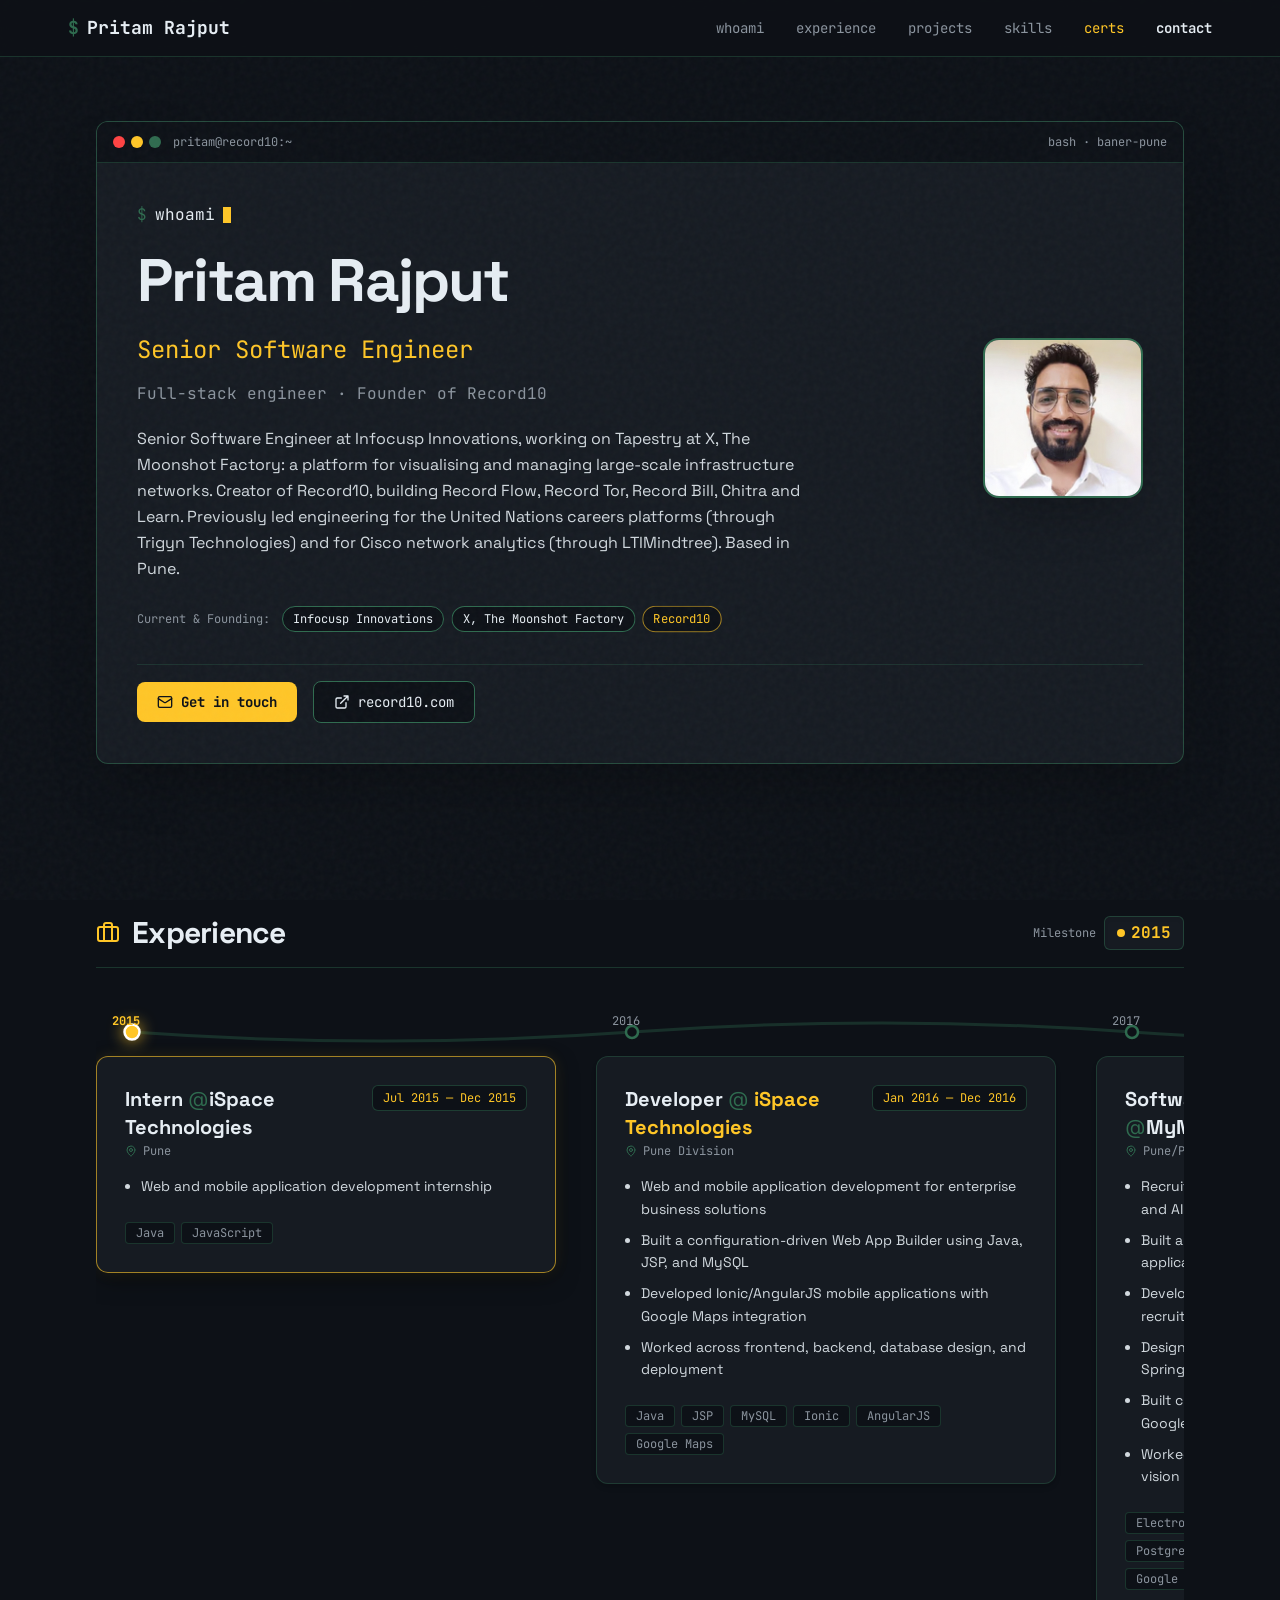
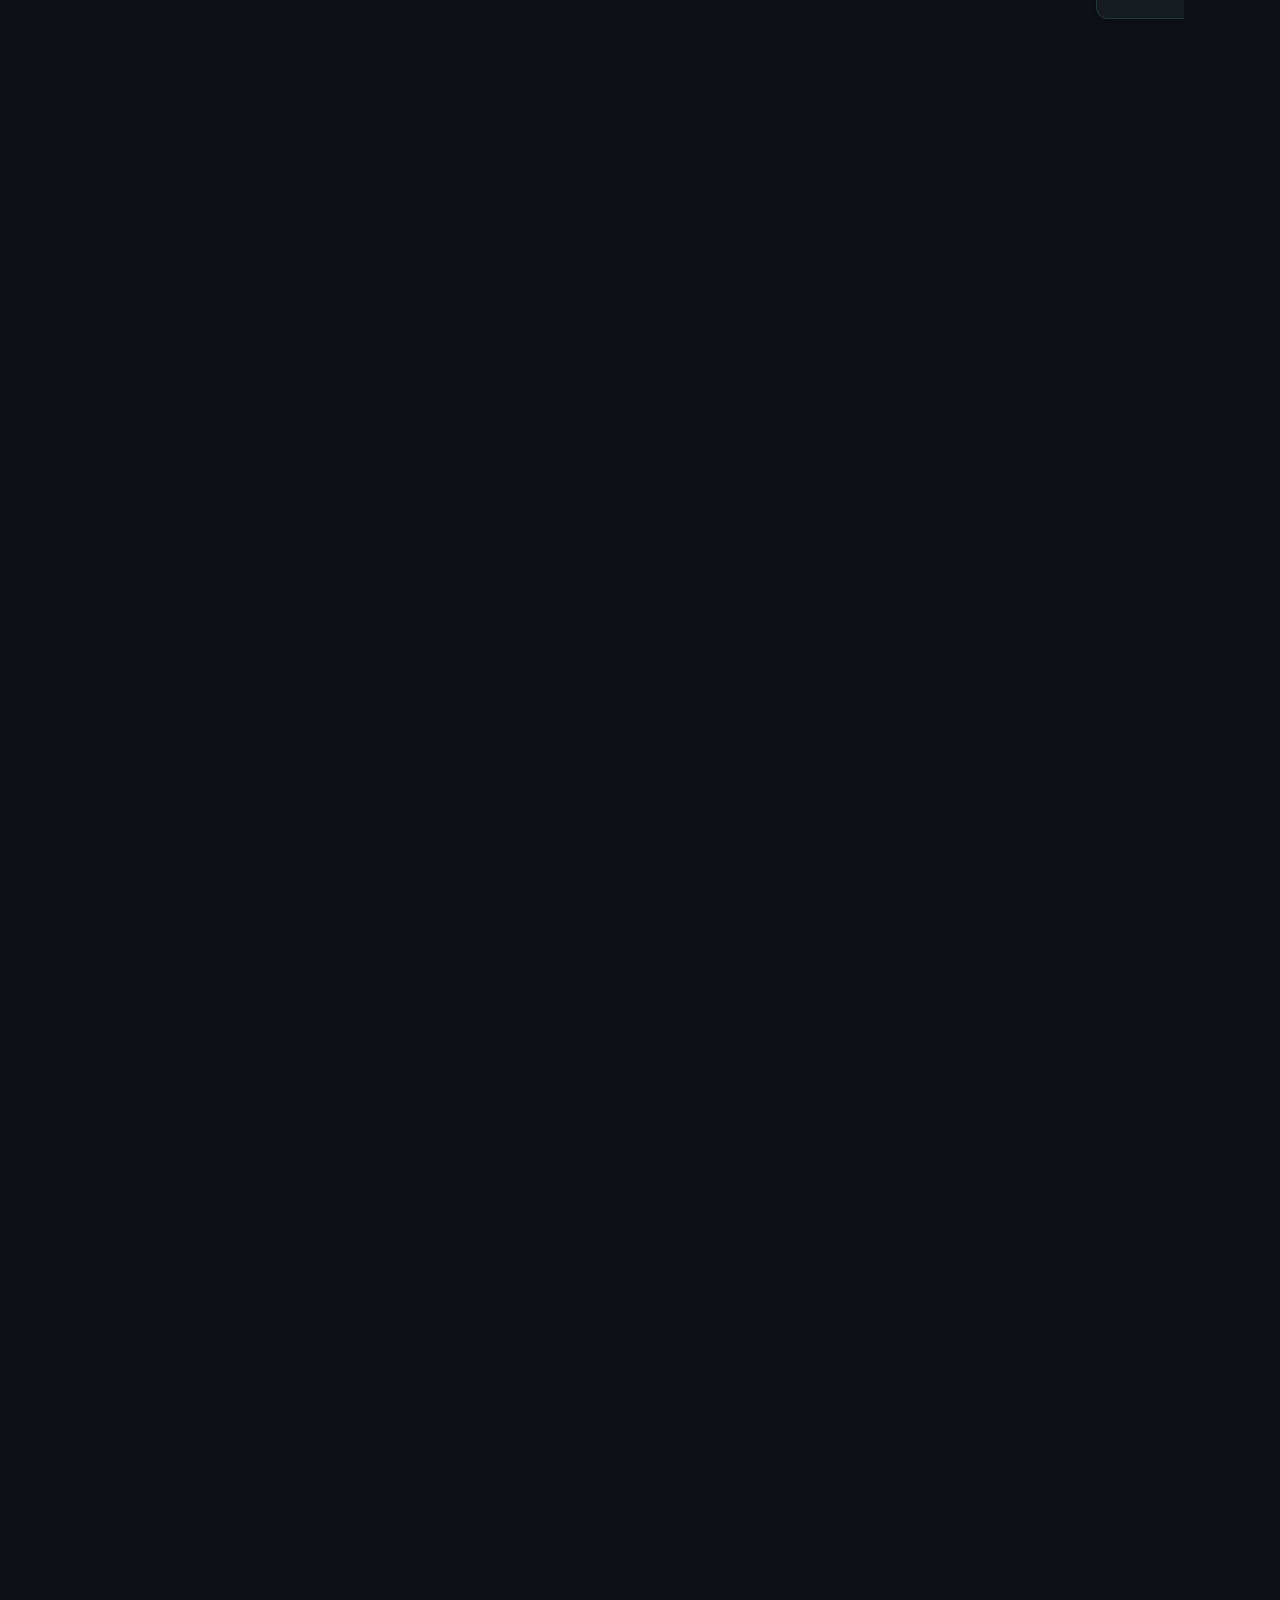
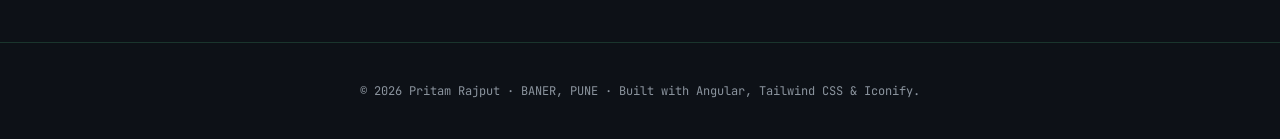
==== index.csr.html @ 20431d94 "deploy: 2026-11-24 08:42:55 (pritam master 016f125)" ====
<!doctype html>
<html lang="en">
<head>
  <meta charset="utf-8">
  <title>Pritam Rajput | Senior Software Engineer</title>
  <base href="/">
  <meta name="viewport" content="width=device-width, initial-scale=1">
  <meta name="color-scheme" content="dark light">
  <meta name="description" content="Senior Software Engineer at Infocusp Innovations, working on Tapestry at X, The Moonshot Factory. Creator of Record10 (Record Flow, Record Tor, Record Bill). Based in Baner, Pune.">
  <meta name="theme-color" content="#0d1117">
  <link rel="canonical" href="https://pritam.record10.com/">
  <link href="print.css" rel="stylesheet" media="print" data-beasties-skip="">

  <!-- Open Graph / Facebook -->
  <meta property="og:type" content="profile">
  <meta property="og:url" content="https://pritam.record10.com/">
  <meta property="og:title" content="Pritam Rajput | Senior Software Engineer">
  <meta property="og:description" content="Senior Software Engineer at Infocusp Innovations, working on Tapestry at X, The Moonshot Factory. Creator of Record10.">
  <meta property="og:image" content="https://pritam.record10.com/assets/og-image.png">

  <!-- Twitter Card -->
  <meta name="twitter:card" content="summary_large_image">
  <meta name="twitter:url" content="https://pritam.record10.com/">
  <meta name="twitter:title" content="Pritam Rajput | Senior Software Engineer">
  <meta name="twitter:description" content="Senior Software Engineer at Infocusp Innovations, working on Tapestry at X, The Moonshot Factory. Creator of Record10.">
  <meta name="twitter:image" content="https://pritam.record10.com/assets/og-image.png">

  <!-- Favicons -->
  <link rel="icon" type="image/svg+xml" href="favicon.svg">
  <link rel="alternate icon" type="image/x-icon" href="favicon.ico">
  <link rel="apple-touch-icon" href="apple-touch-icon.png">

  <!-- Structured Data: Person -->
  <script type="application/ld+json">
  {
    "@context": "https://schema.org",
    "@type": "Person",
    "name": "Pritam Rajput",
    "jobTitle": "Senior Software Engineer",
    "email": "pritamrajput@live.com",
    "url": "https://pritam.record10.com/",
    "image": "https://pritam.record10.com/assets/profile-photo.jpg",
    "worksFor": [
      {
        "@type": "Organization",
        "name": "Infocusp Innovations"
      },
      {
        "@type": "Organization",
        "name": "X, The Moonshot Factory"
      },
      {
        "@type": "Organization",
        "name": "Record10"
      }
    ],
    "sameAs": [
      "https://www.linkedin.com/in/pritrajp/",
      "https://github.com/Pritraj",
      "https://stackoverflow.com/users/6050814/pritam-rajput",
      "https://record10.com"
    ]
  }
  </script>
<link rel="stylesheet" href="styles-EIU2SPXI.css"></head>
<body ngcm="">
  <app-root></app-root>
<script src="polyfills-5CFQRCPP.js" type="module"></script><script src="main-KQ7MLJ2A.js" type="module"></script></body>
</html>
---- print.css ----
@media print {
  @page {
    margin: 1.2cm;
    size: auto;
  }

  *,
  *::before,
  *::after {
    background: transparent !important;
    color: #111827 !important;
    box-shadow: none !important;
    text-shadow: none !important;
  }

  html,
  body {
    background-color: #ffffff !important;
    color: #111827 !important;
    font-family: -apple-system, BlinkMacSystemFont, "Segoe UI", Roboto, Helvetica, Arial, sans-serif, "Apple Color Emoji", "Segoe UI Emoji" !important;
    font-size: 10.5pt;
    line-height: 1.4;
  }

  /* Hide non-content chrome */
  header,
  footer,
  .skip-link,
  .grain-overlay,
  app-cursor,
  .custom-cursor,
  .marquee-container,
  button,
  .no-print {
    display: none !important;
  }

  main {
    max-width: 100% !important;
    padding: 0 !important;
    margin: 0 !important;
  }

  /* Display external URLs */
  a[href^="http"]::after {
    content: " (" attr(href) ")";
    font-size: 8pt;
    color: #374151 !important;
    word-break: break-all;
  }

  /* Page break rules to fit 1–2 pages cleanly */
  article,
  section,
  .card,
  li {
    break-inside: avoid;
    page-break-inside: avoid;
  }

  h1,
  h2,
  h3,
  h4,
  h5,
  h6 {
    break-after: avoid;
    page-break-after: avoid;
    color: #111827 !important;
  }
}
---- styles-EIU2SPXI.css ----
@charset "UTF-8";@layer properties;@font-face{font-family:Space Grotesk Variable;font-style:normal;font-display:swap;font-weight:300 700;src:url("./media/space-grotesk-vietnamese-wght-normal-UOJE75FD.woff2") format("woff2-variations");unicode-range:U+0102-0103,U+0110-0111,U+0128-0129,U+0168-0169,U+01A0-01A1,U+01AF-01B0,U+0300-0301,U+0303-0304,U+0308-0309,U+0323,U+0329,U+1EA0-1EF9,U+20AB}@font-face{font-family:Space Grotesk Variable;font-style:normal;font-display:swap;font-weight:300 700;src:url("./media/space-grotesk-latin-ext-wght-normal-KWQTIOU2.woff2") format("woff2-variations");unicode-range:U+0100-02BA,U+02BD-02C5,U+02C7-02CC,U+02CE-02D7,U+02DD-02FF,U+0304,U+0308,U+0329,U+1D00-1DBF,U+1E00-1E9F,U+1EF2-1EFF,U+2020,U+20A0-20AB,U+20AD-20C0,U+2113,U+2C60-2C7F,U+A720-A7FF}@font-face{font-family:Space Grotesk Variable;font-style:normal;font-display:swap;font-weight:300 700;src:url("./media/space-grotesk-latin-wght-normal-LIGEH75C.woff2") format("woff2-variations");unicode-range:U+0000-00FF,U+0131,U+0152-0153,U+02BB-02BC,U+02C6,U+02DA,U+02DC,U+0304,U+0308,U+0329,U+2000-206F,U+20AC,U+2122,U+2191,U+2193,U+2212,U+2215,U+FEFF,U+FFFD}@font-face{font-family:JetBrains Mono Variable;font-style:normal;font-display:swap;font-weight:100 800;src:url("./media/jetbrains-mono-cyrillic-ext-wght-normal-BUWC6ZS3.woff2") format("woff2-variations");unicode-range:U+0460-052F,U+1C80-1C8A,U+20B4,U+2DE0-2DFF,U+A640-A69F,U+FE2E-FE2F}@font-face{font-family:JetBrains Mono Variable;font-style:normal;font-display:swap;font-weight:100 800;src:url("./media/jetbrains-mono-cyrillic-wght-normal-ENSFVLK4.woff2") format("woff2-variations");unicode-range:U+0301,U+0400-045F,U+0490-0491,U+04B0-04B1,U+2116}@font-face{font-family:JetBrains Mono Variable;font-style:normal;font-display:swap;font-weight:100 800;src:url("./media/jetbrains-mono-greek-wght-normal-Y3BRZMJV.woff2") format("woff2-variations");unicode-range:U+0370-0377,U+037A-037F,U+0384-038A,U+038C,U+038E-03A1,U+03A3-03FF}@font-face{font-family:JetBrains Mono Variable;font-style:normal;font-display:swap;font-weight:100 800;src:url("./media/jetbrains-mono-vietnamese-wght-normal-SP6EBKAH.woff2") format("woff2-variations");unicode-range:U+0102-0103,U+0110-0111,U+0128-0129,U+0168-0169,U+01A0-01A1,U+01AF-01B0,U+0300-0301,U+0303-0304,U+0308-0309,U+0323,U+0329,U+1EA0-1EF9,U+20AB}@font-face{font-family:JetBrains Mono Variable;font-style:normal;font-display:swap;font-weight:100 800;src:url("./media/jetbrains-mono-latin-ext-wght-normal-TSLVDSQR.woff2") format("woff2-variations");unicode-range:U+0100-02BA,U+02BD-02C5,U+02C7-02CC,U+02CE-02D7,U+02DD-02FF,U+0304,U+0308,U+0329,U+1D00-1DBF,U+1E00-1E9F,U+1EF2-1EFF,U+2020,U+20A0-20AB,U+20AD-20C0,U+2113,U+2C60-2C7F,U+A720-A7FF}@font-face{font-family:JetBrains Mono Variable;font-style:normal;font-display:swap;font-weight:100 800;src:url("./media/jetbrains-mono-latin-wght-normal-VBS632QH.woff2") format("woff2-variations");unicode-range:U+0000-00FF,U+0131,U+0152-0153,U+02BB-02BC,U+02C6,U+02DA,U+02DC,U+0304,U+0308,U+0329,U+2000-206F,U+20AC,U+2122,U+2191,U+2193,U+2212,U+2215,U+FEFF,U+FFFD}@layer theme,base,components,utilities;@layer theme{:root,:host{--font-sans: -apple-system, BlinkMacSystemFont, "Segoe UI", Roboto, "Helvetica Neue", "Noto Sans", Arial, sans-serif, "Apple Color Emoji", "Segoe UI Emoji", "Segoe UI Symbol", "Noto Color Emoji";--font-mono: "JetBrains Mono Variable", monospace;--color-amber-400: oklch(82.8% .189 84.429);--spacing: .25rem;--container-xl: 36rem;--container-2xl: 42rem;--container-6xl: 72rem;--text-xs: .75rem;--text-xs--line-height: calc(1 / .75);--text-sm: .875rem;--text-sm--line-height: calc(1.25 / .875);--text-base: 1rem;--text-base--line-height: 1.5 ;--text-lg: 1.125rem;--text-lg--line-height: calc(1.75 / 1.125);--text-xl: 1.25rem;--text-xl--line-height: calc(1.75 / 1.25);--text-2xl: 1.5rem;--text-2xl--line-height: calc(2 / 1.5);--text-3xl: 1.875rem;--text-3xl--line-height: 1.2 ;--text-4xl: 2.25rem;--text-4xl--line-height: calc(2.5 / 2.25);--text-5xl: 3rem;--text-5xl--line-height: 1;--text-6xl: 3.75rem;--text-6xl--line-height: 1;--font-weight-normal: 400;--font-weight-semibold: 600;--font-weight-bold: 700;--font-weight-extrabold: 800;--tracking-tight: -.025em;--tracking-wider: .05em;--tracking-widest: .1em;--leading-tight: 1.25;--leading-normal: 1.5;--leading-relaxed: 1.625;--radius-md: .375rem;--radius-lg: .5rem;--radius-xl: .75rem;--radius-2xl: 1rem;--animate-pulse: pulse 2s cubic-bezier(.4, 0, .6, 1) infinite;--animate-bounce: bounce 1s infinite;--blur-md: 12px;--blur-3xl: 64px;--default-transition-duration: .15s;--default-transition-timing-function: cubic-bezier(.4, 0, .2, 1);--default-font-family: var(--font-sans);--default-mono-font-family: var(--font-mono);--color-ink: #0d1117;--color-text-main: #e6edf3;--color-accent-yellow: #FFC627;--font-display: "Space Grotesk Variable", sans-serif;--spacing-section: clamp(3rem, 6vw, 6rem)}}@layer base{*,:after,:before,::backdrop,::file-selector-button{box-sizing:border-box;margin:0;padding:0;border:0 solid}html,:host{line-height:1.5;-webkit-text-size-adjust:100%;tab-size:4;font-family:var(--default-font-family, -apple-system, BlinkMacSystemFont, "Segoe UI", Roboto, "Helvetica Neue", "Noto Sans", Arial, sans-serif, "Apple Color Emoji", "Segoe UI Emoji", "Segoe UI Symbol", "Noto Color Emoji");font-feature-settings:var(--default-font-feature-settings, normal);font-variation-settings:var(--default-font-variation-settings, normal);-webkit-tap-highlight-color:transparent}hr{height:0;color:inherit;border-top-width:1px}abbr:where([title]){-webkit-text-decoration:underline dotted;text-decoration:underline dotted}h1,h2,h3,h4,h5,h6{font-size:inherit;font-weight:inherit}a{color:inherit;-webkit-text-decoration:inherit;text-decoration:inherit}b,strong{font-weight:bolder}code,kbd,samp,pre{font-family:var(--default-mono-font-family, ui-monospace, SFMono-Regular, Menlo, Monaco, Consolas, "Liberation Mono", "Courier New", monospace);font-feature-settings:var(--default-mono-font-feature-settings, normal);font-variation-settings:var(--default-mono-font-variation-settings, normal);font-size:1em}small{font-size:80%}sub,sup{font-size:75%;line-height:0;position:relative;vertical-align:baseline}sub{bottom:-.25em}sup{top:-.5em}table{text-indent:0;border-color:inherit;border-collapse:collapse}:-moz-focusring:where(:not(iframe)){outline:auto}progress{vertical-align:baseline}summary{display:list-item}ol,ul,menu{list-style:none}img,svg,video,canvas,audio,iframe,embed,object{display:block;vertical-align:middle}img,video{max-width:100%;height:auto}button,input,select,optgroup,textarea,::file-selector-button{font:inherit;font-feature-settings:inherit;font-variation-settings:inherit;letter-spacing:inherit;color:inherit;border-radius:0;background-color:transparent;opacity:1}:where(select:is([multiple],[size])) optgroup{font-weight:bolder}:where(select:is([multiple],[size])) optgroup option{padding-inline-start:20px}::file-selector-button{margin-inline-end:4px}::placeholder{opacity:1}@supports (not (-webkit-appearance: -apple-pay-button)) or (contain-intrinsic-size: 1px){::placeholder{color:currentcolor}@supports (color: color-mix(in lab,red,red)){::placeholder{color:color-mix(in oklab,currentcolor 50%,transparent)}}}textarea{resize:vertical}::-webkit-search-decoration{-webkit-appearance:none}::-webkit-date-and-time-value{min-height:1lh;text-align:inherit}::-webkit-datetime-edit{display:inline-flex}::-webkit-datetime-edit-fields-wrapper{padding:0}::-webkit-datetime-edit,::-webkit-datetime-edit-year-field,::-webkit-datetime-edit-month-field,::-webkit-datetime-edit-day-field,::-webkit-datetime-edit-hour-field,::-webkit-datetime-edit-minute-field,::-webkit-datetime-edit-second-field,::-webkit-datetime-edit-millisecond-field,::-webkit-datetime-edit-meridiem-field{padding-block:0}::-webkit-calendar-picker-indicator{line-height:1}:-moz-ui-invalid{box-shadow:none}button,input:where([type=button],[type=reset],[type=submit]),::file-selector-button{appearance:button}::-webkit-inner-spin-button,::-webkit-outer-spin-button{height:auto}[hidden]:where(:not([hidden=until-found])){display:none!important}}@layer utilities{.pointer-events-none{pointer-events:none}.visible{visibility:visible}.sr-only{position:absolute;width:1px;height:1px;padding:0;margin:-1px;overflow:hidden;clip-path:inset(50%);white-space:nowrap;border-width:0}.absolute{position:absolute}.fixed{position:fixed}.relative{position:relative}.static{position:static}.sticky{position:sticky}.inset-0{inset:0}.-top-16{top:calc(var(--spacing) * -16)}.top-0{top:0}.top-1\.5{top:calc(var(--spacing) * 1.5)}.top-full{top:100%}.-right-16{right:calc(var(--spacing) * -16)}.right-0{right:0}.-bottom-16{bottom:calc(var(--spacing) * -16)}.bottom-0{bottom:0}.-left-16{left:calc(var(--spacing) * -16)}.-left-\[31px\]{left:-31px}.left-0{left:0}.isolate{isolation:isolate}.-z-10{z-index:-10}.z-0{z-index:0}.z-10{z-index:10}.z-50{z-index:50}.float-end{float:inline-end}.container{width:100%}@media(width>=40rem){.container{max-width:40rem}}@media(width>=48rem){.container{max-width:48rem}}@media(width>=64rem){.container{max-width:64rem}}@media(width>=80rem){.container{max-width:80rem}}@media(width>=96rem){.container{max-width:96rem}}.m-0{margin:0}.mx-auto{margin-inline:auto}.me-4{margin-inline-end:calc(var(--spacing) * 4)}.-mt-3\.5{margin-top:calc(var(--spacing) * -3.5)}.mt-0\.5{margin-top:calc(var(--spacing) * .5)}.mt-3{margin-top:calc(var(--spacing) * 3)}.mt-8{margin-top:calc(var(--spacing) * 8)}.mr-1{margin-right:var(--spacing)}.mr-1\.5{margin-right:calc(var(--spacing) * 1.5)}.-ml-3\.5{margin-left:calc(var(--spacing) * -3.5)}.ml-1{margin-left:var(--spacing)}.ml-4{margin-left:calc(var(--spacing) * 4)}.ml-auto{margin-left:auto}.icon-\[lucide--arrow-up-right\]{display:inline-block;width:1em;height:1em;background-color:currentColor;-webkit-mask-image:var(--svg);mask-image:var(--svg);-webkit-mask-repeat:no-repeat;mask-repeat:no-repeat;-webkit-mask-size:100% 100%;mask-size:100% 100%;--svg: url("data:image/svg+xml,%3Csvg xmlns='http://www.w3.org/2000/svg' viewBox='0 0 24 24' width='24' height='24'%3E%3Cpath fill='none' stroke='black' stroke-linecap='round' stroke-linejoin='round' stroke-width='2' d='M7 7h10v10M7 17L17 7'/%3E%3C/svg%3E")}.icon-\[lucide--award\]{display:inline-block;width:1em;height:1em;background-color:currentColor;-webkit-mask-image:var(--svg);mask-image:var(--svg);-webkit-mask-repeat:no-repeat;mask-repeat:no-repeat;-webkit-mask-size:100% 100%;mask-size:100% 100%;--svg: url("data:image/svg+xml,%3Csvg xmlns='http://www.w3.org/2000/svg' viewBox='0 0 24 24' width='24' height='24'%3E%3Cg fill='none' stroke='black' stroke-linecap='round' stroke-linejoin='round' stroke-width='2'%3E%3Cpath d='m15.477 12.89l1.515 8.526a.5.5 0 0 1-.81.47l-3.58-2.687a1 1 0 0 0-1.197 0l-3.586 2.686a.5.5 0 0 1-.81-.469l1.514-8.526'/%3E%3Ccircle cx='12' cy='8' r='6'/%3E%3C/g%3E%3C/svg%3E")}.icon-\[lucide--badge-check\]{display:inline-block;width:1em;height:1em;background-color:currentColor;-webkit-mask-image:var(--svg);mask-image:var(--svg);-webkit-mask-repeat:no-repeat;mask-repeat:no-repeat;-webkit-mask-size:100% 100%;mask-size:100% 100%;--svg: url("data:image/svg+xml,%3Csvg xmlns='http://www.w3.org/2000/svg' viewBox='0 0 24 24' width='24' height='24'%3E%3Cg fill='none' stroke='black' stroke-linecap='round' stroke-linejoin='round' stroke-width='2'%3E%3Cpath d='M3.85 8.62a4 4 0 0 1 4.78-4.77a4 4 0 0 1 6.74 0a4 4 0 0 1 4.78 4.78a4 4 0 0 1 0 6.74a4 4 0 0 1-4.77 4.78a4 4 0 0 1-6.75 0a4 4 0 0 1-4.78-4.77a4 4 0 0 1 0-6.76'/%3E%3Cpath d='m16 9l-5.5 5.5L8 12'/%3E%3C/g%3E%3C/svg%3E")}.icon-\[lucide--book-open\]{display:inline-block;width:1em;height:1em;background-color:currentColor;-webkit-mask-image:var(--svg);mask-image:var(--svg);-webkit-mask-repeat:no-repeat;mask-repeat:no-repeat;-webkit-mask-size:100% 100%;mask-size:100% 100%;--svg: url("data:image/svg+xml,%3Csvg xmlns='http://www.w3.org/2000/svg' viewBox='0 0 24 24' width='24' height='24'%3E%3Cpath fill='none' stroke='black' stroke-linecap='round' stroke-linejoin='round' stroke-width='2' d='M12 5v16m8.001-2A2 2 0 0 0 22 17V5a2 2 0 0 0-1.999-2L16 3.002A5 5 0 0 0 12 5a5 5 0 0 0-4-2H4a2 2 0 0 0-2 2v12a2 2 0 0 0 1.999 2H8a5 5 0 0 1 4 2a5 5 0 0 1 4-2z'/%3E%3C/svg%3E")}.icon-\[lucide--briefcase\]{display:inline-block;width:1em;height:1em;background-color:currentColor;-webkit-mask-image:var(--svg);mask-image:var(--svg);-webkit-mask-repeat:no-repeat;mask-repeat:no-repeat;-webkit-mask-size:100% 100%;mask-size:100% 100%;--svg: url("data:image/svg+xml,%3Csvg xmlns='http://www.w3.org/2000/svg' viewBox='0 0 24 24' width='24' height='24'%3E%3Cg fill='none' stroke='black' stroke-linecap='round' stroke-linejoin='round' stroke-width='2'%3E%3Cpath d='M16 20V4a2 2 0 0 0-2-2h-4a2 2 0 0 0-2 2v16'/%3E%3Crect width='20' height='14' x='2' y='6' rx='2'/%3E%3C/g%3E%3C/svg%3E")}.icon-\[lucide--chevron-down\]{display:inline-block;width:1em;height:1em;background-color:currentColor;-webkit-mask-image:var(--svg);mask-image:var(--svg);-webkit-mask-repeat:no-repeat;mask-repeat:no-repeat;-webkit-mask-size:100% 100%;mask-size:100% 100%;--svg: url("data:image/svg+xml,%3Csvg xmlns='http://www.w3.org/2000/svg' viewBox='0 0 24 24' width='24' height='24'%3E%3Cpath fill='none' stroke='black' stroke-linecap='round' stroke-linejoin='round' stroke-width='2' d='m6 9l6 6l6-6'/%3E%3C/svg%3E")}.icon-\[lucide--chevron-right\]{display:inline-block;width:1em;height:1em;background-color:currentColor;-webkit-mask-image:var(--svg);mask-image:var(--svg);-webkit-mask-repeat:no-repeat;mask-repeat:no-repeat;-webkit-mask-size:100% 100%;mask-size:100% 100%;--svg: url("data:image/svg+xml,%3Csvg xmlns='http://www.w3.org/2000/svg' viewBox='0 0 24 24' width='24' height='24'%3E%3Cpath fill='none' stroke='black' stroke-linecap='round' stroke-linejoin='round' stroke-width='2' d='m9 18l6-6l-6-6'/%3E%3C/svg%3E")}.icon-\[lucide--cpu\]{display:inline-block;width:1em;height:1em;background-color:currentColor;-webkit-mask-image:var(--svg);mask-image:var(--svg);-webkit-mask-repeat:no-repeat;mask-repeat:no-repeat;-webkit-mask-size:100% 100%;mask-size:100% 100%;--svg: url("data:image/svg+xml,%3Csvg xmlns='http://www.w3.org/2000/svg' viewBox='0 0 24 24' width='24' height='24'%3E%3Cg fill='none' stroke='black' stroke-linecap='round' stroke-linejoin='round' stroke-width='2'%3E%3Cpath d='M12 20v2m0-20v2m5 16v2m0-20v2M2 12h2m-2 5h2M2 7h2m16 5h2m-2 5h2M20 7h2M7 20v2M7 2v2'/%3E%3Crect width='16' height='16' x='4' y='4' rx='2'/%3E%3Crect width='8' height='8' x='8' y='8' rx='1'/%3E%3C/g%3E%3C/svg%3E")}.icon-\[lucide--external-link\]{display:inline-block;width:1em;height:1em;background-color:currentColor;-webkit-mask-image:var(--svg);mask-image:var(--svg);-webkit-mask-repeat:no-repeat;mask-repeat:no-repeat;-webkit-mask-size:100% 100%;mask-size:100% 100%;--svg: url("data:image/svg+xml,%3Csvg xmlns='http://www.w3.org/2000/svg' viewBox='0 0 24 24' width='24' height='24'%3E%3Cpath fill='none' stroke='black' stroke-linecap='round' stroke-linejoin='round' stroke-width='2' d='M15 3h6v6m-11 5L21 3m-3 10v6a2 2 0 0 1-2 2H5a2 2 0 0 1-2-2V8a2 2 0 0 1 2-2h6'/%3E%3C/svg%3E")}.icon-\[lucide--folder-git-2\]{display:inline-block;width:1em;height:1em;background-color:currentColor;-webkit-mask-image:var(--svg);mask-image:var(--svg);-webkit-mask-repeat:no-repeat;mask-repeat:no-repeat;-webkit-mask-size:100% 100%;mask-size:100% 100%;--svg: url("data:image/svg+xml,%3Csvg xmlns='http://www.w3.org/2000/svg' viewBox='0 0 24 24' width='24' height='24'%3E%3Cg fill='none' stroke='black' stroke-linecap='round' stroke-linejoin='round' stroke-width='2'%3E%3Cpath d='M18 19a5 5 0 0 1-5-5v8'/%3E%3Cpath d='M9 20H4a2 2 0 0 1-2-2V5a2 2 0 0 1 2-2h3.9a2 2 0 0 1 1.69.9l.81 1.2a2 2 0 0 0 1.67.9H20a2 2 0 0 1 2 2v5'/%3E%3Ccircle cx='13' cy='12' r='2'/%3E%3Ccircle cx='20' cy='19' r='2'/%3E%3C/g%3E%3C/svg%3E")}.icon-\[lucide--globe\]{display:inline-block;width:1em;height:1em;background-color:currentColor;-webkit-mask-image:var(--svg);mask-image:var(--svg);-webkit-mask-repeat:no-repeat;mask-repeat:no-repeat;-webkit-mask-size:100% 100%;mask-size:100% 100%;--svg: url("data:image/svg+xml,%3Csvg xmlns='http://www.w3.org/2000/svg' viewBox='0 0 24 24' width='24' height='24'%3E%3Cg fill='none' stroke='black' stroke-linecap='round' stroke-linejoin='round' stroke-width='2'%3E%3Ccircle cx='12' cy='12' r='10'/%3E%3Cpath d='M12 2a14.5 14.5 0 0 0 0 20a14.5 14.5 0 0 0 0-20M2 12h20'/%3E%3C/g%3E%3C/svg%3E")}.icon-\[lucide--graduation-cap\]{display:inline-block;width:1em;height:1em;background-color:currentColor;-webkit-mask-image:var(--svg);mask-image:var(--svg);-webkit-mask-repeat:no-repeat;mask-repeat:no-repeat;-webkit-mask-size:100% 100%;mask-size:100% 100%;--svg: url("data:image/svg+xml,%3Csvg xmlns='http://www.w3.org/2000/svg' viewBox='0 0 24 24' width='24' height='24'%3E%3Cg fill='none' stroke='black' stroke-linecap='round' stroke-linejoin='round' stroke-width='2'%3E%3Cpath d='M21.42 10.922a1 1 0 0 0-.019-1.838L12.83 5.18a2 2 0 0 0-1.66 0L2.6 9.08a1 1 0 0 0 0 1.832l8.57 3.908a2 2 0 0 0 1.66 0zM22 10v6'/%3E%3Cpath d='M6 12.5V16a6 3 0 0 0 12 0v-3.5'/%3E%3C/g%3E%3C/svg%3E")}.icon-\[lucide--image\]{display:inline-block;width:1em;height:1em;background-color:currentColor;-webkit-mask-image:var(--svg);mask-image:var(--svg);-webkit-mask-repeat:no-repeat;mask-repeat:no-repeat;-webkit-mask-size:100% 100%;mask-size:100% 100%;--svg: url("data:image/svg+xml,%3Csvg xmlns='http://www.w3.org/2000/svg' viewBox='0 0 24 24' width='24' height='24'%3E%3Cg fill='none' stroke='black' stroke-linecap='round' stroke-linejoin='round' stroke-width='2'%3E%3Crect width='18' height='18' x='3' y='3' rx='2' ry='2'/%3E%3Ccircle cx='9' cy='9' r='2'/%3E%3Cpath d='m21 15l-3.086-3.086a2 2 0 0 0-2.828 0L6 21'/%3E%3C/g%3E%3C/svg%3E")}.icon-\[lucide--mail\]{display:inline-block;width:1em;height:1em;background-color:currentColor;-webkit-mask-image:var(--svg);mask-image:var(--svg);-webkit-mask-repeat:no-repeat;mask-repeat:no-repeat;-webkit-mask-size:100% 100%;mask-size:100% 100%;--svg: url("data:image/svg+xml,%3Csvg xmlns='http://www.w3.org/2000/svg' viewBox='0 0 24 24' width='24' height='24'%3E%3Cg fill='none' stroke='black' stroke-linecap='round' stroke-linejoin='round' stroke-width='2'%3E%3Cpath d='m22 7l-8.991 5.727a2 2 0 0 1-2.009 0L2 7'/%3E%3Crect width='20' height='16' x='2' y='4' rx='2'/%3E%3C/g%3E%3C/svg%3E")}.icon-\[lucide--map-pin\]{display:inline-block;width:1em;height:1em;background-color:currentColor;-webkit-mask-image:var(--svg);mask-image:var(--svg);-webkit-mask-repeat:no-repeat;mask-repeat:no-repeat;-webkit-mask-size:100% 100%;mask-size:100% 100%;--svg: url("data:image/svg+xml,%3Csvg xmlns='http://www.w3.org/2000/svg' viewBox='0 0 24 24' width='24' height='24'%3E%3Cg fill='none' stroke='black' stroke-linecap='round' stroke-linejoin='round' stroke-width='2'%3E%3Cpath d='M20 10c0 4.993-5.539 10.193-7.399 11.799a1 1 0 0 1-1.202 0C9.539 20.193 4 14.993 4 10a8 8 0 0 1 16 0'/%3E%3Ccircle cx='12' cy='10' r='3'/%3E%3C/g%3E%3C/svg%3E")}.icon-\[lucide--menu\]{display:inline-block;width:1em;height:1em;background-color:currentColor;-webkit-mask-image:var(--svg);mask-image:var(--svg);-webkit-mask-repeat:no-repeat;mask-repeat:no-repeat;-webkit-mask-size:100% 100%;mask-size:100% 100%;--svg: url("data:image/svg+xml,%3Csvg xmlns='http://www.w3.org/2000/svg' viewBox='0 0 24 24' width='24' height='24'%3E%3Cpath fill='none' stroke='black' stroke-linecap='round' stroke-linejoin='round' stroke-width='2' d='M4 5h16M4 12h16M4 19h16'/%3E%3C/svg%3E")}.icon-\[lucide--receipt\]{display:inline-block;width:1em;height:1em;background-color:currentColor;-webkit-mask-image:var(--svg);mask-image:var(--svg);-webkit-mask-repeat:no-repeat;mask-repeat:no-repeat;-webkit-mask-size:100% 100%;mask-size:100% 100%;--svg: url("data:image/svg+xml,%3Csvg xmlns='http://www.w3.org/2000/svg' viewBox='0 0 24 24' width='24' height='24'%3E%3Cg fill='none' stroke='black' stroke-linecap='round' stroke-linejoin='round' stroke-width='2'%3E%3Cpath d='M12 17V7m4 1h-6a2 2 0 0 0 0 4h4a2 2 0 0 1 0 4H8'/%3E%3Cpath d='M4 3a1 1 0 0 1 1-1a1.3 1.3 0 0 1 .7.2l.933.6a1.3 1.3 0 0 0 1.4 0l.934-.6a1.3 1.3 0 0 1 1.4 0l.933.6a1.3 1.3 0 0 0 1.4 0l.933-.6a1.3 1.3 0 0 1 1.4 0l.934.6a1.3 1.3 0 0 0 1.4 0l.933-.6A1.3 1.3 0 0 1 19 2a1 1 0 0 1 1 1v18a1 1 0 0 1-1 1a1.3 1.3 0 0 1-.7-.2l-.933-.6a1.3 1.3 0 0 0-1.4 0l-.934.6a1.3 1.3 0 0 1-1.4 0l-.933-.6a1.3 1.3 0 0 0-1.4 0l-.933.6a1.3 1.3 0 0 1-1.4 0l-.934-.6a1.3 1.3 0 0 0-1.4 0l-.933.6a1.3 1.3 0 0 1-.7.2a1 1 0 0 1-1-1z'/%3E%3C/g%3E%3C/svg%3E")}.icon-\[lucide--shield-check\]{display:inline-block;width:1em;height:1em;background-color:currentColor;-webkit-mask-image:var(--svg);mask-image:var(--svg);-webkit-mask-repeat:no-repeat;mask-repeat:no-repeat;-webkit-mask-size:100% 100%;mask-size:100% 100%;--svg: url("data:image/svg+xml,%3Csvg xmlns='http://www.w3.org/2000/svg' viewBox='0 0 24 24' width='24' height='24'%3E%3Cg fill='none' stroke='black' stroke-linecap='round' stroke-linejoin='round' stroke-width='2'%3E%3Cpath d='M20 13c0 5-3.5 7.5-7.66 8.95a1 1 0 0 1-.67-.01C7.5 20.5 4 18 4 13V6a1 1 0 0 1 1-1c2 0 4.5-1.2 6.24-2.72a1.17 1.17 0 0 1 1.52 0C14.51 3.81 17 5 19 5a1 1 0 0 1 1 1z'/%3E%3Cpath d='m9 12l2 2l4-4'/%3E%3C/g%3E%3C/svg%3E")}.icon-\[lucide--workflow\]{display:inline-block;width:1em;height:1em;background-color:currentColor;-webkit-mask-image:var(--svg);mask-image:var(--svg);-webkit-mask-repeat:no-repeat;mask-repeat:no-repeat;-webkit-mask-size:100% 100%;mask-size:100% 100%;--svg: url("data:image/svg+xml,%3Csvg xmlns='http://www.w3.org/2000/svg' viewBox='0 0 24 24' width='24' height='24'%3E%3Cg fill='none' stroke='black' stroke-linecap='round' stroke-linejoin='round' stroke-width='2'%3E%3Crect width='8' height='8' x='3' y='3' rx='2'/%3E%3Cpath d='M7 11v4a2 2 0 0 0 2 2h4'/%3E%3Crect width='8' height='8' x='13' y='13' rx='2'/%3E%3C/g%3E%3C/svg%3E")}.icon-\[lucide--x\]{display:inline-block;width:1em;height:1em;background-color:currentColor;-webkit-mask-image:var(--svg);mask-image:var(--svg);-webkit-mask-repeat:no-repeat;mask-repeat:no-repeat;-webkit-mask-size:100% 100%;mask-size:100% 100%;--svg: url("data:image/svg+xml,%3Csvg xmlns='http://www.w3.org/2000/svg' viewBox='0 0 24 24' width='24' height='24'%3E%3Cpath fill='none' stroke='black' stroke-linecap='round' stroke-linejoin='round' stroke-width='2' d='M18 6L6 18M6 6l12 12'/%3E%3C/svg%3E")}.icon-\[simple-icons--amazonwebservices\]{display:inline-block;width:1em;height:1em;background-color:currentColor;-webkit-mask-image:var(--svg);mask-image:var(--svg);-webkit-mask-repeat:no-repeat;mask-repeat:no-repeat;-webkit-mask-size:100% 100%;mask-size:100% 100%;--svg: url("data:image/svg+xml,%3Csvg xmlns='http://www.w3.org/2000/svg' viewBox='0 0 24 24' width='24' height='24'%3E%3Cpath fill='black' d='M6.763 10.036q.002.446.088.71c.064.176.144.368.256.576c.04.063.056.127.056.183q.002.12-.152.24l-.503.335a.4.4 0 0 1-.208.072q-.12-.002-.239-.112a2.5 2.5 0 0 1-.287-.375a6 6 0 0 1-.248-.471q-.934 1.101-2.347 1.101c-.67 0-1.205-.191-1.596-.574q-.588-.575-.59-1.533c0-.678.239-1.23.726-1.644c.487-.415 1.133-.623 1.955-.623c.272 0 .551.024.846.064c.296.04.6.104.918.176v-.583q-.001-.909-.375-1.277c-.255-.248-.686-.367-1.3-.367c-.28 0-.568.031-.863.103q-.443.106-.862.272a2 2 0 0 1-.28.104a.5.5 0 0 1-.127.023q-.168.002-.168-.247v-.391c0-.128.016-.224.056-.28a.6.6 0 0 1 .224-.167a4.6 4.6 0 0 1 1.005-.36a4.8 4.8 0 0 1 1.246-.151c.95 0 1.644.216 2.091.647q.66.645.662 1.963v2.586zm-3.24 1.214c.263 0 .534-.048.822-.144a1.8 1.8 0 0 0 .758-.51a1.3 1.3 0 0 0 .272-.512c.047-.191.08-.423.08-.694v-.335a7 7 0 0 0-.735-.136a6 6 0 0 0-.75-.048c-.535 0-.926.104-1.19.32c-.263.215-.39.518-.39.917c0 .375.095.655.295.846c.191.2.47.296.838.296m6.41.862c-.144 0-.24-.024-.304-.08c-.064-.048-.12-.16-.168-.311L7.586 5.55a1.4 1.4 0 0 1-.072-.32c0-.128.064-.2.191-.2h.783q.227-.001.31.08c.065.048.113.16.16.312l1.342 5.284l1.245-5.284q.058-.24.151-.312a.55.55 0 0 1 .32-.08h.638c.152 0 .256.025.32.08c.063.048.12.16.151.312l1.261 5.348l1.381-5.348q.074-.24.16-.312a.52.52 0 0 1 .311-.08h.743c.127 0 .2.065.2.2c0 .04-.009.08-.017.128a1 1 0 0 1-.056.2l-1.923 6.17q-.072.24-.168.311a.5.5 0 0 1-.303.08h-.687c-.151 0-.255-.024-.32-.08c-.063-.056-.119-.16-.15-.32l-1.238-5.148l-1.23 5.14c-.04.16-.087.264-.15.32c-.065.056-.177.08-.32.08zm10.256.215c-.415 0-.83-.048-1.229-.143c-.399-.096-.71-.2-.918-.32c-.128-.071-.215-.151-.247-.223a.6.6 0 0 1-.048-.224v-.407c0-.167.064-.247.183-.247q.072 0 .144.024c.048.016.12.048.2.08q.408.181.878.279c.319.064.63.096.95.096c.502 0 .894-.088 1.165-.264a.86.86 0 0 0 .415-.758a.78.78 0 0 0-.215-.559c-.144-.151-.416-.287-.807-.415l-1.157-.36c-.583-.183-1.014-.454-1.277-.813a1.9 1.9 0 0 1-.4-1.158q0-.502.216-.886c.144-.255.335-.479.575-.654c.24-.184.51-.32.83-.415c.32-.096.655-.136 1.006-.136c.175 0 .359.008.535.032c.183.024.35.056.518.088q.24.058.455.127q.216.072.336.144a.7.7 0 0 1 .24.2a.43.43 0 0 1 .071.263v.375q-.002.254-.184.256a.8.8 0 0 1-.303-.096a3.65 3.65 0 0 0-1.532-.311c-.455 0-.815.071-1.062.223s-.375.383-.375.71c0 .224.08.416.24.567c.159.152.454.304.877.44l1.134.358c.574.184.99.44 1.237.767s.367.702.367 1.117c0 .343-.072.655-.207.926a2.2 2.2 0 0 1-.583.703c-.248.2-.543.343-.886.447c-.36.111-.734.167-1.142.167m1.509 3.88c-2.626 1.94-6.442 2.969-9.722 2.969c-4.598 0-8.74-1.7-11.87-4.526c-.247-.223-.024-.527.272-.351c3.384 1.963 7.559 3.153 11.877 3.153c2.914 0 6.114-.607 9.06-1.852c.439-.2.814.287.383.607m1.094-1.246c-.336-.43-2.22-.207-3.074-.103c-.255.032-.295-.192-.063-.36c1.5-1.053 3.967-.75 4.254-.399c.287.36-.08 2.826-1.485 4.007c-.215.184-.423.088-.327-.151c.32-.79 1.03-2.57.695-2.994'/%3E%3C/svg%3E")}.icon-\[simple-icons--angular\]{display:inline-block;width:1em;height:1em;background-color:currentColor;-webkit-mask-image:var(--svg);mask-image:var(--svg);-webkit-mask-repeat:no-repeat;mask-repeat:no-repeat;-webkit-mask-size:100% 100%;mask-size:100% 100%;--svg: url("data:image/svg+xml,%3Csvg xmlns='http://www.w3.org/2000/svg' viewBox='0 0 24 24' width='24' height='24'%3E%3Cpath fill='black' d='M16.712 17.711H7.288l-1.204 2.916L12 24l5.916-3.373zM14.692 0l7.832 16.855l.814-12.856zM9.308 0L.662 3.999l.814 12.856zm-.405 13.93h6.198L12 6.396z'/%3E%3C/svg%3E")}.icon-\[simple-icons--anthropic\]{display:inline-block;width:1em;height:1em;background-color:currentColor;-webkit-mask-image:var(--svg);mask-image:var(--svg);-webkit-mask-repeat:no-repeat;mask-repeat:no-repeat;-webkit-mask-size:100% 100%;mask-size:100% 100%;--svg: url("data:image/svg+xml,%3Csvg xmlns='http://www.w3.org/2000/svg' viewBox='0 0 24 24' width='24' height='24'%3E%3Cpath fill='black' d='M17.304 3.541h-3.672l6.696 16.918H24Zm-10.608 0L0 20.459h3.744l1.37-3.553h7.005l1.369 3.553h3.744L10.536 3.541Zm-.371 10.223L8.616 7.82l2.291 5.945Z'/%3E%3C/svg%3E")}.icon-\[simple-icons--astro\]{display:inline-block;width:1em;height:1em;background-color:currentColor;-webkit-mask-image:var(--svg);mask-image:var(--svg);-webkit-mask-repeat:no-repeat;mask-repeat:no-repeat;-webkit-mask-size:100% 100%;mask-size:100% 100%;--svg: url("data:image/svg+xml,%3Csvg xmlns='http://www.w3.org/2000/svg' viewBox='0 0 24 24' width='24' height='24'%3E%3Cpath fill='black' d='M8.358 20.162c-1.186-1.07-1.532-3.316-1.038-4.944c.856 1.026 2.043 1.352 3.272 1.535c1.897.283 3.76.177 5.522-.678c.202-.098.388-.229.608-.36c.166.473.209.95.151 1.437c-.14 1.185-.738 2.1-1.688 2.794c-.38.277-.782.525-1.175.787c-1.205.804-1.531 1.747-1.078 3.119l.044.148a3.16 3.16 0 0 1-1.407-1.188a3.3 3.3 0 0 1-.544-1.815c-.004-.32-.004-.642-.048-.958c-.106-.769-.472-1.113-1.161-1.133c-.707-.02-1.267.411-1.415 1.09c-.012.053-.028.104-.045.165zm-5.961-4.445s3.24-1.575 6.49-1.575l2.451-7.565c.092-.366.36-.614.662-.614s.57.248.662.614l2.45 7.565c3.85 0 6.491 1.575 6.491 1.575L16.088.727C15.93.285 15.663 0 15.303 0H8.697c-.36 0-.615.285-.784.727z'/%3E%3C/svg%3E")}.icon-\[simple-icons--bootstrap\]{display:inline-block;width:1em;height:1em;background-color:currentColor;-webkit-mask-image:var(--svg);mask-image:var(--svg);-webkit-mask-repeat:no-repeat;mask-repeat:no-repeat;-webkit-mask-size:100% 100%;mask-size:100% 100%;--svg: url("data:image/svg+xml,%3Csvg xmlns='http://www.w3.org/2000/svg' viewBox='0 0 24 24' width='24' height='24'%3E%3Cpath fill='black' d='M11.77 11.24H9.956V8.202h2.152c1.17 0 1.834.522 1.834 1.466c0 1.008-.773 1.572-2.174 1.572zm.324 1.206H9.957v3.348h2.231c1.459 0 2.232-.585 2.232-1.685s-.795-1.663-2.326-1.663M24 11.39v1.218c-1.128.108-1.817.944-2.226 2.268c-.407 1.319-.463 2.937-.42 4.186c.045 1.3-.968 2.5-2.337 2.5H4.985c-1.37 0-2.383-1.2-2.337-2.5c.043-1.249-.013-2.867-.42-4.186c-.41-1.324-1.1-2.16-2.228-2.268V11.39c1.128-.108 1.819-.944 2.227-2.268c.408-1.319.464-2.937.42-4.186c-.045-1.3.968-2.5 2.338-2.5h14.032c1.37 0 2.382 1.2 2.337 2.5c-.043 1.249.013 2.867.42 4.186c.409 1.324 1.098 2.16 2.226 2.268m-7.927 2.817c0-1.354-.953-2.333-2.368-2.488v-.057c1.04-.169 1.856-1.135 1.856-2.213c0-1.537-1.213-2.538-3.062-2.538h-4.16v10.172h4.181c2.218 0 3.553-1.086 3.553-2.876'/%3E%3C/svg%3E")}.icon-\[simple-icons--docker\]{display:inline-block;width:1em;height:1em;background-color:currentColor;-webkit-mask-image:var(--svg);mask-image:var(--svg);-webkit-mask-repeat:no-repeat;mask-repeat:no-repeat;-webkit-mask-size:100% 100%;mask-size:100% 100%;--svg: url("data:image/svg+xml,%3Csvg xmlns='http://www.w3.org/2000/svg' viewBox='0 0 24 24' width='24' height='24'%3E%3Cpath fill='black' d='M13.983 11.078h2.119a.186.186 0 0 0 .186-.185V9.006a.186.186 0 0 0-.186-.186h-2.119a.185.185 0 0 0-.185.185v1.888c0 .102.083.185.185.185m-2.954-5.43h2.118a.186.186 0 0 0 .186-.186V3.574a.186.186 0 0 0-.186-.185h-2.118a.185.185 0 0 0-.185.185v1.888c0 .102.082.185.185.185m0 2.716h2.118a.187.187 0 0 0 .186-.186V6.29a.186.186 0 0 0-.186-.185h-2.118a.185.185 0 0 0-.185.185v1.887c0 .102.082.185.185.186m-2.93 0h2.12a.186.186 0 0 0 .184-.186V6.29a.185.185 0 0 0-.185-.185H8.1a.185.185 0 0 0-.185.185v1.887c0 .102.083.185.185.186m-2.964 0h2.119a.186.186 0 0 0 .185-.186V6.29a.185.185 0 0 0-.185-.185H5.136a.186.186 0 0 0-.186.185v1.887c0 .102.084.185.186.186m5.893 2.715h2.118a.186.186 0 0 0 .186-.185V9.006a.186.186 0 0 0-.186-.186h-2.118a.185.185 0 0 0-.185.185v1.888c0 .102.082.185.185.185m-2.93 0h2.12a.185.185 0 0 0 .184-.185V9.006a.185.185 0 0 0-.184-.186h-2.12a.185.185 0 0 0-.184.185v1.888c0 .102.083.185.185.185m-2.964 0h2.119a.185.185 0 0 0 .185-.185V9.006a.185.185 0 0 0-.184-.186h-2.12a.186.186 0 0 0-.186.186v1.887c0 .102.084.185.186.185m-2.92 0h2.12a.185.185 0 0 0 .184-.185V9.006a.185.185 0 0 0-.184-.186h-2.12a.185.185 0 0 0-.184.185v1.888c0 .102.082.185.185.185M23.763 9.89c-.065-.051-.672-.51-1.954-.51q-.508.001-1.01.087c-.248-1.7-1.653-2.53-1.716-2.566l-.344-.199l-.226.327c-.284.438-.49.922-.612 1.43c-.23.97-.09 1.882.403 2.661c-.595.332-1.55.413-1.744.42H.751a.75.75 0 0 0-.75.748a11.4 11.4 0 0 0 .692 4.062c.545 1.428 1.355 2.48 2.41 3.124c1.18.723 3.1 1.137 5.275 1.137a15.7 15.7 0 0 0 2.93-.266a12.3 12.3 0 0 0 3.823-1.389a10.5 10.5 0 0 0 2.61-2.136c1.252-1.418 1.998-2.997 2.553-4.4h.221c1.372 0 2.215-.549 2.68-1.009c.309-.293.55-.65.707-1.046l.098-.288Z'/%3E%3C/svg%3E")}.icon-\[simple-icons--electron\]{display:inline-block;width:1em;height:1em;background-color:currentColor;-webkit-mask-image:var(--svg);mask-image:var(--svg);-webkit-mask-repeat:no-repeat;mask-repeat:no-repeat;-webkit-mask-size:100% 100%;mask-size:100% 100%;--svg: url("data:image/svg+xml,%3Csvg xmlns='http://www.w3.org/2000/svg' viewBox='0 0 24 24' width='24' height='24'%3E%3Cpath fill='black' d='M12.011 0a1.54 1.54 0 1 0 1.366 2.247c2.221 1.267 3.847 5.472 3.847 10.362c0 2.071-.289 4.056-.825 5.768a.32.32 0 0 0 .211.403a.32.32 0 0 0 .403-.21c.556-1.777.855-3.826.855-5.961c0-5.193-1.772-9.686-4.321-11.003l.003-.067A1.54 1.54 0 0 0 12.011 0m0 .643a.896.896 0 1 1 0 1.792a.896.896 0 1 1 0-1.792M6.525 4.948c-2.067.008-3.647.665-4.388 1.949c-.738 1.277-.527 2.97.51 4.781a.322.322 0 0 0 .559-.32c-.935-1.63-1.117-3.092-.512-4.14c.82-1.422 3.033-1.955 5.932-1.427a.322.322 0 0 0 .115-.633a12 12 0 0 0-2.216-.21m11.052.018a.322.322 0 0 0-.008.643c1.834.024 3.156.596 3.75 1.626c.82 1.419.18 3.594-1.718 5.837a.32.32 0 0 0 .038.453a.32.32 0 0 0 .453-.037c2.053-2.426 2.77-4.866 1.784-6.575c-.725-1.257-2.26-1.92-4.299-1.947m-2.698.292a.3.3 0 0 0-.065.008c-1.857.398-3.833 1.175-5.731 2.271c-4.57 2.638-7.593 6.495-7.36 9.372a1.538 1.538 0 0 0 .746 2.884a1.54 1.54 0 0 0 0-3.078q-.056 0-.113.006c-.1-2.56 2.744-6.142 7.048-8.627c1.842-1.063 3.756-1.816 5.545-2.2a.322.322 0 0 0-.07-.636M12 11.495a1 1 0 0 0-.224.025a1.114 1.114 0 1 0 .224-.025M4.532 13.34a.32.32 0 0 0-.232.084a.32.32 0 0 0-.021.454c1.268 1.393 2.916 2.7 4.794 3.785c4.415 2.55 9.106 3.285 11.561 1.84a1.53 1.53 0 0 0 .897.29a1.54 1.54 0 1 0-1.338-.781c-2.245 1.214-6.631.5-10.798-1.906c-1.823-1.052-3.418-2.318-4.64-3.661a.32.32 0 0 0-.223-.105m-2.063 4.017a.896.896 0 1 1 0 1.792a.896.896 0 1 1 0-1.792m19.062 0a.896.896 0 1 1 0 1.792a.9.9 0 0 1-.587-.22l-.006-.011a.3.3 0 0 0-.096-.092a.896.896 0 0 1 .689-1.469M7.526 18.726a.322.322 0 0 0-.32.43C8.279 22.154 10.036 24 12.01 24c1.44 0 2.774-.982 3.813-2.711a.32.32 0 0 0-.11-.441a.32.32 0 0 0-.442.11c-.934 1.553-2.08 2.399-3.26 2.399c-1.642 0-3.208-1.647-4.2-4.418a.32.32 0 0 0-.286-.213'/%3E%3C/svg%3E")}.icon-\[simple-icons--firebase\]{display:inline-block;width:1em;height:1em;background-color:currentColor;-webkit-mask-image:var(--svg);mask-image:var(--svg);-webkit-mask-repeat:no-repeat;mask-repeat:no-repeat;-webkit-mask-size:100% 100%;mask-size:100% 100%;--svg: url("data:image/svg+xml,%3Csvg xmlns='http://www.w3.org/2000/svg' viewBox='0 0 24 24' width='24' height='24'%3E%3Cpath fill='black' d='M19.455 8.369c-.538-.748-1.778-2.285-3.681-4.569a447 447 0 0 0-1.884-2.245l-.488-.576l-.207-.245l-.113-.133l-.022-.032l-.01-.005L12.57 0l-.609.488a13.34 13.34 0 0 0-3.681 4.64a11.4 11.4 0 0 0-1.043 3.176a12 12 0 0 0-.121.738a11 11 0 0 0-.632-.033l-.059-.003a7.5 7.5 0 0 0-2.28.274l-.317.089l-.163.286a9.6 9.6 0 0 0-1.252 4.416a9.53 9.53 0 0 0 1.583 5.625a9.57 9.57 0 0 0 4.42 3.611l.236.095l.071.025l.003-.001a9.6 9.6 0 0 0 2.941.568q.171.006.342.006a9.5 9.5 0 0 0 3.69-.742l.008.004l.313-.145a9.63 9.63 0 0 0 3.927-3.335a9.6 9.6 0 0 0 1.641-5.042c.075-2.161-.643-4.304-2.133-6.371m-7.083 6.695c.328 1.244.264 2.44-.191 3.558c-1.135-1.12-1.967-2.352-2.475-3.665c-.543-1.404-.87-2.74-.974-3.975c.48.157.922.366 1.315.622c1.132.737 1.914 1.902 2.325 3.461zm.207 6.022c.482.368.99.712 1.513 1.028a7.9 7.9 0 0 1-2.369.273a8 8 0 0 1-.373-.022a9 9 0 0 0 1.228-1.279zm1.347-6.431c-.516-1.957-1.527-3.437-3.002-4.398a7.4 7.4 0 0 0-2.194-.95a9 9 0 0 1 .089-.713a11.6 11.6 0 0 1 .91-2.765l.004-.008c.177-.358.376-.719.61-1.105l.092-.152l-.003-.001a11.7 11.7 0 0 1 1.942-2.311l.288.341c.672.796 1.304 1.548 1.878 2.237c1.291 1.549 2.966 3.583 3.612 4.48c1.277 1.771 1.893 3.579 1.83 5.375a7.97 7.97 0 0 1-3.995 6.641a15.5 15.5 0 0 1-2.539-1.599c.79-1.575.952-3.28.479-5.072zm-2.575 5.397a7.9 7.9 0 0 1-2.09 1.856a6 6 0 0 1-.243-.093l-.065-.026a7.97 7.97 0 0 1-3.635-3.01a7.94 7.94 0 0 1-1.298-4.653a7.9 7.9 0 0 1 .882-3.379q.476-.105.96-.131l.084-.002q.245-.005.478 0q.341.017.677.07c.073 1.513.445 3.145 1.105 4.852c.637 1.644 1.694 3.162 3.144 4.515z'/%3E%3C/svg%3E")}.icon-\[simple-icons--github\]{display:inline-block;width:1em;height:1em;background-color:currentColor;-webkit-mask-image:var(--svg);mask-image:var(--svg);-webkit-mask-repeat:no-repeat;mask-repeat:no-repeat;-webkit-mask-size:100% 100%;mask-size:100% 100%;--svg: url("data:image/svg+xml,%3Csvg xmlns='http://www.w3.org/2000/svg' viewBox='0 0 24 24' width='24' height='24'%3E%3Cpath fill='black' d='M12 .297c-6.63 0-12 5.373-12 12c0 5.303 3.438 9.8 8.205 11.385c.6.113.82-.258.82-.577c0-.285-.01-1.04-.015-2.04c-3.338.724-4.042-1.61-4.042-1.61C4.422 18.07 3.633 17.7 3.633 17.7c-1.087-.744.084-.729.084-.729c1.205.084 1.838 1.236 1.838 1.236c1.07 1.835 2.809 1.305 3.495.998c.108-.776.417-1.305.76-1.605c-2.665-.3-5.466-1.332-5.466-5.93c0-1.31.465-2.38 1.235-3.22c-.135-.303-.54-1.523.105-3.176c0 0 1.005-.322 3.3 1.23c.96-.267 1.98-.399 3-.405c1.02.006 2.04.138 3 .405c2.28-1.552 3.285-1.23 3.285-1.23c.645 1.653.24 2.873.12 3.176c.765.84 1.23 1.91 1.23 3.22c0 4.61-2.805 5.625-5.475 5.92c.42.36.81 1.096.81 2.22c0 1.606-.015 2.896-.015 3.286c0 .315.21.69.825.57C20.565 22.092 24 17.592 24 12.297c0-6.627-5.373-12-12-12'/%3E%3C/svg%3E")}.icon-\[simple-icons--googlechrome\]{display:inline-block;width:1em;height:1em;background-color:currentColor;-webkit-mask-image:var(--svg);mask-image:var(--svg);-webkit-mask-repeat:no-repeat;mask-repeat:no-repeat;-webkit-mask-size:100% 100%;mask-size:100% 100%;--svg: url("data:image/svg+xml,%3Csvg xmlns='http://www.w3.org/2000/svg' viewBox='0 0 24 24' width='24' height='24'%3E%3Cpath fill='black' d='M12 0C8.21 0 4.831 1.757 2.632 4.501l3.953 6.848A5.454 5.454 0 0 1 12 6.545h10.691A12 12 0 0 0 12 0M1.931 5.47A11.94 11.94 0 0 0 0 12c0 6.012 4.42 10.991 10.189 11.864l3.953-6.847a5.45 5.45 0 0 1-6.865-2.29zm13.342 2.166a5.446 5.446 0 0 1 1.45 7.09l.002.001h-.002l-5.344 9.257q.309.015.621.016c6.627 0 12-5.373 12-12c0-1.54-.29-3.011-.818-4.364zM12 16.364a4.364 4.364 0 1 1 0-8.728a4.364 4.364 0 0 1 0 8.728'/%3E%3C/svg%3E")}.icon-\[simple-icons--googlecloud\]{display:inline-block;width:1em;height:1em;background-color:currentColor;-webkit-mask-image:var(--svg);mask-image:var(--svg);-webkit-mask-repeat:no-repeat;mask-repeat:no-repeat;-webkit-mask-size:100% 100%;mask-size:100% 100%;--svg: url("data:image/svg+xml,%3Csvg xmlns='http://www.w3.org/2000/svg' viewBox='0 0 24 24' width='24' height='24'%3E%3Cpath fill='black' d='M12.19 2.38a9.344 9.344 0 0 0-9.234 6.893c.053-.02-.055.013 0 0c-3.875 2.551-3.922 8.11-.247 10.941l.006-.007l-.007.03a6.7 6.7 0 0 0 4.077 1.356h5.173l.03.03h5.192c6.687.053 9.376-8.605 3.835-12.35a9.37 9.37 0 0 0-2.821-4.552l-.043.043l.006-.05A9.34 9.34 0 0 0 12.19 2.38m-.358 4.146c1.244-.04 2.518.368 3.486 1.15a5.19 5.19 0 0 1 1.862 4.078v.518c3.53-.07 3.53 5.262 0 5.193h-5.193l-.008.009v-.04H6.785a2.6 2.6 0 0 1-1.067-.23h.001a2.597 2.597 0 1 1 3.437-3.437l3.013-3.012A6.75 6.75 0 0 0 8.11 8.24c.018-.01.04-.026.054-.023a5.2 5.2 0 0 1 3.67-1.69z'/%3E%3C/svg%3E")}.icon-\[simple-icons--googlegemini\]{display:inline-block;width:1em;height:1em;background-color:currentColor;-webkit-mask-image:var(--svg);mask-image:var(--svg);-webkit-mask-repeat:no-repeat;mask-repeat:no-repeat;-webkit-mask-size:100% 100%;mask-size:100% 100%;--svg: url("data:image/svg+xml,%3Csvg xmlns='http://www.w3.org/2000/svg' viewBox='0 0 24 24' width='24' height='24'%3E%3Cpath fill='black' d='M11.04 19.32Q12 21.51 12 24q0-2.49.93-4.68q.96-2.19 2.58-3.81t3.81-2.55Q21.51 12 24 12q-2.49 0-4.68-.93a12.3 12.3 0 0 1-3.81-2.58a12.3 12.3 0 0 1-2.58-3.81Q12 2.49 12 0q0 2.49-.96 4.68q-.93 2.19-2.55 3.81a12.3 12.3 0 0 1-3.81 2.58Q2.49 12 0 12q2.49 0 4.68.96q2.19.93 3.81 2.55t2.55 3.81'/%3E%3C/svg%3E")}.icon-\[simple-icons--linkedin\]{display:inline-block;width:1em;height:1em;background-color:currentColor;-webkit-mask-image:var(--svg);mask-image:var(--svg);-webkit-mask-repeat:no-repeat;mask-repeat:no-repeat;-webkit-mask-size:100% 100%;mask-size:100% 100%;--svg: url("data:image/svg+xml,%3Csvg xmlns='http://www.w3.org/2000/svg' viewBox='0 0 24 24' width='24' height='24'%3E%3Cpath fill='black' d='M20.447 20.452h-3.554v-5.569c0-1.328-.027-3.037-1.852-3.037c-1.853 0-2.136 1.445-2.136 2.939v5.667H9.351V9h3.414v1.561h.046c.477-.9 1.637-1.85 3.37-1.85c3.601 0 4.267 2.37 4.267 5.455v6.286zM5.337 7.433a2.06 2.06 0 0 1-2.063-2.065a2.064 2.064 0 1 1 2.063 2.065m1.782 13.019H3.555V9h3.564zM22.225 0H1.771C.792 0 0 .774 0 1.729v20.542C0 23.227.792 24 1.771 24h20.451C23.2 24 24 23.227 24 22.271V1.729C24 .774 23.2 0 22.222 0z'/%3E%3C/svg%3E")}.icon-\[simple-icons--mongodb\]{display:inline-block;width:1em;height:1em;background-color:currentColor;-webkit-mask-image:var(--svg);mask-image:var(--svg);-webkit-mask-repeat:no-repeat;mask-repeat:no-repeat;-webkit-mask-size:100% 100%;mask-size:100% 100%;--svg: url("data:image/svg+xml,%3Csvg xmlns='http://www.w3.org/2000/svg' viewBox='0 0 24 24' width='24' height='24'%3E%3Cpath fill='black' d='M17.193 9.555c-1.264-5.58-4.252-7.414-4.573-8.115c-.28-.394-.53-.954-.735-1.44c-.036.495-.055.685-.523 1.184c-.723.566-4.438 3.682-4.74 10.02c-.282 5.912 4.27 9.435 4.888 9.884l.07.05A74 74 0 0 1 11.91 24h.481a29 29 0 0 1 .51-3.07c.417-.296.604-.463.85-.693a11.34 11.34 0 0 0 3.639-8.464c.01-.814-.103-1.662-.197-2.218m-5.336 8.195s0-8.291.275-8.29c.213 0 .49 10.695.49 10.695c-.381-.045-.765-1.76-.765-2.405'/%3E%3C/svg%3E")}.icon-\[simple-icons--nodedotjs\]{display:inline-block;width:1em;height:1em;background-color:currentColor;-webkit-mask-image:var(--svg);mask-image:var(--svg);-webkit-mask-repeat:no-repeat;mask-repeat:no-repeat;-webkit-mask-size:100% 100%;mask-size:100% 100%;--svg: url("data:image/svg+xml,%3Csvg xmlns='http://www.w3.org/2000/svg' viewBox='0 0 24 24' width='24' height='24'%3E%3Cpath fill='black' d='M11.998 24c-.321 0-.641-.084-.922-.247L8.14 22.016c-.438-.245-.224-.332-.08-.383c.585-.203.703-.25 1.328-.604c.065-.037.151-.023.218.017l2.256 1.339a.29.29 0 0 0 .272 0l8.795-5.076a.28.28 0 0 0 .134-.238V6.921a.28.28 0 0 0-.137-.242l-8.791-5.072a.28.28 0 0 0-.271 0L3.075 6.68a.28.28 0 0 0-.139.241v10.15a.27.27 0 0 0 .139.235l2.409 1.392c1.307.654 2.108-.116 2.108-.89V7.787c0-.142.114-.253.256-.253h1.115c.139 0 .255.112.255.253v10.021c0 1.745-.95 2.745-2.604 2.745c-.508 0-.909 0-2.026-.551L2.28 18.675a1.86 1.86 0 0 1-.922-1.604V6.921c0-.659.353-1.275.922-1.603L11.075.236a1.93 1.93 0 0 1 1.848 0l8.794 5.082c.57.329.924.944.924 1.603v10.15a1.86 1.86 0 0 1-.924 1.604l-8.794 5.078c-.28.163-.599.247-.925.247m7.101-10.007c0-1.9-1.284-2.406-3.987-2.763c-2.731-.361-3.009-.548-3.009-1.187c0-.528.235-1.233 2.258-1.233c1.807 0 2.473.389 2.747 1.607a.254.254 0 0 0 .247.199h1.141a.26.26 0 0 0 .186-.081a.26.26 0 0 0 .067-.196c-.177-2.098-1.571-3.076-4.388-3.076c-2.508 0-4.004 1.058-4.004 2.833c0 1.925 1.488 2.457 3.895 2.695c2.88.282 3.103.703 3.103 1.269c0 .983-.789 1.402-2.642 1.402c-2.327 0-2.839-.584-3.011-1.742a.255.255 0 0 0-.253-.215h-1.137a.25.25 0 0 0-.254.253c0 1.482.806 3.248 4.655 3.248c2.788.001 4.386-1.096 4.386-3.013'/%3E%3C/svg%3E")}.icon-\[simple-icons--openjdk\]{display:inline-block;width:1em;height:1em;background-color:currentColor;-webkit-mask-image:var(--svg);mask-image:var(--svg);-webkit-mask-repeat:no-repeat;mask-repeat:no-repeat;-webkit-mask-size:100% 100%;mask-size:100% 100%;--svg: url("data:image/svg+xml,%3Csvg xmlns='http://www.w3.org/2000/svg' viewBox='0 0 24 24' width='24' height='24'%3E%3Cpath fill='black' d='M11.915 0L11.7.215C9.515 2.4 7.47 6.39 6.046 10.483c-1.064 1.024-3.633 2.81-3.711 3.551c-.093.87 1.746 2.611 1.55 3.235c-.198.625-1.304 1.408-1.014 1.939c.1.188.823.011 1.277-.491a13.4 13.4 0 0 0-.017 2.14c.076.906.27 1.668.643 2.232c.372.563.956.911 1.667.911c.397 0 .727-.114 1.024-.264c.298-.149.571-.33.91-.5c.68-.34 1.634-.666 3.53-.604c1.903.062 2.872.39 3.559.704s1.15.664 1.925.664c.767 0 1.395-.336 1.807-.9c.412-.563.631-1.33.72-2.24c.06-.623.055-1.32 0-2.066c.454.45 1.117.604 1.213.424c.29-.53-.816-1.314-1.013-1.937c-.198-.624 1.642-2.366 1.549-3.236c-.08-.748-2.707-2.568-3.748-3.586C16.428 6.374 14.308 2.394 12.13.215zm.175 6.038a2.95 2.95 0 0 1 2.943 2.942a2.95 2.95 0 0 1-2.943 2.943A2.95 2.95 0 0 1 9.148 8.98a2.95 2.95 0 0 1 2.942-2.942M8.685 7.983a3.5 3.5 0 0 0-.145.997c0 1.951 1.6 3.55 3.55 3.55s3.55-1.598 3.55-3.55q-.002-.495-.132-.951q.502.143.915.336a43 43 0 0 1 2.042 5.829c.678 2.545 1.01 4.92.846 6.607c-.082.844-.29 1.51-.606 1.94c-.315.431-.713.651-1.315.651c-.593 0-.932-.27-1.673-.61c-.741-.338-1.825-.694-3.792-.758c-1.974-.064-3.073.293-3.821.669c-.375.188-.659.373-.911.5s-.466.2-.752.2c-.53 0-.876-.209-1.16-.64c-.285-.43-.474-1.101-.545-1.948c-.141-1.693.176-4.069.823-6.614a43 43 0 0 1 1.934-5.783c.348-.167.749-.31 1.192-.425m-3.382 4.362a.2.2 0 0 1 .13.031c-.166.56-.323 1.116-.463 1.665a34 34 0 0 0-.547 2.555a4 4 0 0 0-.2-.39c-.58-1.012-.914-1.642-1.16-2.08c.315-.24 1.679-1.755 2.24-1.781m13.394.01c.562.027 1.926 1.543 2.24 1.783c-.246.438-.58 1.068-1.16 2.08a4 4 0 0 0-.163.309a32 32 0 0 0-.562-2.49a41 41 0 0 0-.482-1.652a.2.2 0 0 1 .127-.03'/%3E%3C/svg%3E")}.icon-\[simple-icons--postgresql\]{display:inline-block;width:1em;height:1em;background-color:currentColor;-webkit-mask-image:var(--svg);mask-image:var(--svg);-webkit-mask-repeat:no-repeat;mask-repeat:no-repeat;-webkit-mask-size:100% 100%;mask-size:100% 100%;--svg: url("data:image/svg+xml,%3Csvg xmlns='http://www.w3.org/2000/svg' viewBox='0 0 24 24' width='24' height='24'%3E%3Cpath fill='black' d='M23.56 14.723a.5.5 0 0 0-.057-.12q-.21-.395-1.007-.231c-1.654.34-2.294.13-2.526-.02c1.342-2.048 2.445-4.522 3.041-6.83c.272-1.05.798-3.523.122-4.73a1.6 1.6 0 0 0-.15-.236C21.693.91 19.8.025 17.51.001c-1.495-.016-2.77.346-3.116.479a10 10 0 0 0-.516-.082a8 8 0 0 0-1.312-.127c-1.182-.019-2.203.264-3.05.84C8.66.79 4.729-.534 2.296 1.19C.935 2.153.309 3.873.43 6.304c.041.818.507 3.334 1.243 5.744q.69 2.26 1.433 3.582q.83 1.493 1.714 1.79c.448.148 1.133.143 1.858-.729a56 56 0 0 1 1.945-2.206c.435.235.906.362 1.39.377v.004a11 11 0 0 0-.247.305c-.339.43-.41.52-1.5.745c-.31.064-1.134.233-1.146.811a.6.6 0 0 0 .091.327c.227.423.922.61 1.015.633c1.335.333 2.505.092 3.372-.679c-.017 2.231.077 4.418.345 5.088c.221.553.762 1.904 2.47 1.904q.375.001.829-.094c1.782-.382 2.556-1.17 2.855-2.906c.15-.87.402-2.875.539-4.101c.017-.07.036-.12.057-.136c0 0 .07-.048.427.03l.044.007l.254.022l.015.001c.847.039 1.911-.142 2.531-.43c.644-.3 1.806-1.033 1.595-1.67M2.37 11.876c-.744-2.435-1.178-4.885-1.212-5.571c-.109-2.172.417-3.683 1.562-4.493c1.837-1.299 4.84-.54 6.108-.13l-.01.01C6.795 3.734 6.843 7.226 6.85 7.44c0 .082.006.199.016.36c.034.586.1 1.68-.074 2.918c-.16 1.15.194 2.276.973 3.089q.12.126.252.237c-.347.371-1.1 1.193-1.903 2.158c-.568.682-.96.551-1.088.508c-.392-.13-.813-.587-1.239-1.322c-.48-.839-.963-2.032-1.415-3.512m6.007 5.088a1.6 1.6 0 0 1-.432-.178c.089-.039.237-.09.483-.14c1.284-.265 1.482-.451 1.915-1a8 8 0 0 1 .367-.443a.4.4 0 0 0 .074-.13c.17-.151.272-.11.436-.042c.156.065.308.26.37.475c.03.102.062.295-.045.445c-.904 1.266-2.222 1.25-3.168 1.013m2.094-3.988l-.052.14c-.133.357-.257.689-.334 1.004c-.667-.002-1.317-.288-1.81-.803c-.628-.655-.913-1.566-.783-2.5c.183-1.308.116-2.447.08-3.059l-.013-.22c.296-.262 1.666-.996 2.643-.772c.446.102.718.406.83.928c.585 2.704.078 3.83-.33 4.736a9 9 0 0 0-.23.546m7.364 4.572q-.024.266-.062.596l-.146.438a.4.4 0 0 0-.018.108c-.006.475-.054.649-.115.87a4.8 4.8 0 0 0-.18 1.057c-.11 1.414-.878 2.227-2.417 2.556c-1.515.325-1.784-.496-2.02-1.221a7 7 0 0 0-.078-.227c-.215-.586-.19-1.412-.157-2.555c.016-.561-.025-1.901-.33-2.646q.006-.44.019-.892a.4.4 0 0 0-.016-.113a2 2 0 0 0-.044-.208c-.122-.428-.42-.786-.78-.935c-.142-.059-.403-.167-.717-.087c.067-.276.183-.587.309-.925l.053-.142c.06-.16.134-.325.213-.5c.426-.948 1.01-2.246.376-5.178c-.237-1.098-1.03-1.634-2.232-1.51c-.72.075-1.38.366-1.709.532a6 6 0 0 0-.196.104c.092-1.106.439-3.174 1.736-4.482a4 4 0 0 1 .303-.276a.35.35 0 0 0 .145-.064c.752-.57 1.695-.85 2.802-.833q.616.01 1.174.081c1.94.355 3.244 1.447 4.036 2.383c.814.962 1.255 1.931 1.431 2.454c-1.323-.134-2.223.127-2.68.78c-.992 1.418.544 4.172 1.282 5.496c.135.242.252.452.289.54c.24.583.551.972.778 1.256c.07.087.138.171.189.245c-.4.116-1.12.383-1.055 1.717a35 35 0 0 1-.084.815c-.046.208-.07.46-.1.766m.89-1.621c-.04-.832.27-.919.597-1.01l.135-.041a1 1 0 0 0 .134.103c.57.376 1.583.421 3.007.134c-.202.177-.519.4-.953.601c-.41.19-1.096.333-1.747.364c-.72.034-1.086-.08-1.173-.151m.57-9.271a7 7 0 0 1-.105 1.001c-.055.358-.112.728-.127 1.177c-.014.436.04.89.093 1.33c.107.887.216 1.8-.207 2.701a4 4 0 0 1-.188-.385a8 8 0 0 0-.325-.617c-.616-1.104-2.057-3.69-1.32-4.744c.38-.543 1.342-.566 2.179-.463m.228 7.013l-.085-.107l-.035-.044c.726-1.2.584-2.387.457-3.439c-.052-.432-.1-.84-.088-1.222c.013-.407.066-.755.118-1.092c.064-.415.13-.844.111-1.35a.6.6 0 0 0 .012-.19c-.046-.486-.6-1.938-1.73-3.253a7.8 7.8 0 0 0-2.688-2.04A9.3 9.3 0 0 1 17.62.746c2.052.046 3.675.814 4.824 2.283a1 1 0 0 1 .067.1c.723 1.356-.276 6.275-2.987 10.54m-8.816-6.116c-.025.18-.31.423-.621.423l-.081-.006a.8.8 0 0 1-.506-.315c-.046-.06-.12-.178-.106-.285a.22.22 0 0 1 .093-.149c.118-.089.352-.122.61-.086c.316.044.642.193.61.418m7.93-.411c.011.08-.049.2-.153.31a.72.72 0 0 1-.408.223l-.075.005c-.293 0-.541-.234-.56-.371c-.024-.177.264-.31.56-.352c.298-.042.612.009.636.185'/%3E%3C/svg%3E")}.icon-\[simple-icons--python\]{display:inline-block;width:1em;height:1em;background-color:currentColor;-webkit-mask-image:var(--svg);mask-image:var(--svg);-webkit-mask-repeat:no-repeat;mask-repeat:no-repeat;-webkit-mask-size:100% 100%;mask-size:100% 100%;--svg: url("data:image/svg+xml,%3Csvg xmlns='http://www.w3.org/2000/svg' viewBox='0 0 24 24' width='24' height='24'%3E%3Cpath fill='black' d='M11.858 0c-.978.005-1.913.088-2.736.234C6.7.662 6.26 1.558 6.26 3.21v2.182h5.725v.727H4.111c-1.664 0-3.121 1-3.577 2.903c-.526 2.181-.549 3.542 0 5.82c.407 1.694 1.379 2.902 3.043 2.902h1.969v-2.616c0-1.89 1.635-3.557 3.576-3.557h5.72c1.591 0 2.862-1.31 2.862-2.91v-5.45c0-1.553-1.309-2.718-2.863-2.977A18 18 0 0 0 11.858 0M8.762 1.755c.591 0 1.074.491 1.074 1.095c0 .601-.483 1.087-1.074 1.087A1.08 1.08 0 0 1 7.688 2.85c0-.604.48-1.095 1.074-1.095m9.656 4.364v2.543c0 1.971-1.671 3.63-3.577 3.63H9.122c-1.566 0-2.862 1.34-2.862 2.91v5.452c0 1.551 1.349 2.464 2.862 2.91c1.813.532 3.55.628 5.72 0c1.44-.418 2.862-1.258 2.862-2.91V18.47h-5.719v-.727h8.582c1.664 0 2.284-1.16 2.862-2.903c.598-1.793.573-3.518 0-5.819c-.41-1.656-1.196-2.903-2.862-2.903zm-3.216 13.807a1.08 1.08 0 0 1 1.074 1.088c0 .604-.48 1.094-1.074 1.094c-.592 0-1.075-.49-1.075-1.094c0-.601.483-1.088 1.075-1.088'/%3E%3C/svg%3E")}.icon-\[simple-icons--rust\]{display:inline-block;width:1em;height:1em;background-color:currentColor;-webkit-mask-image:var(--svg);mask-image:var(--svg);-webkit-mask-repeat:no-repeat;mask-repeat:no-repeat;-webkit-mask-size:100% 100%;mask-size:100% 100%;--svg: url("data:image/svg+xml,%3Csvg xmlns='http://www.w3.org/2000/svg' viewBox='0 0 24 24' width='24' height='24'%3E%3Cpath fill='black' d='m23.835 11.703l-1.008-.623l-.028-.294l.866-.807a.348.348 0 0 0-.116-.578l-1.106-.414a9 9 0 0 0-.087-.285l.69-.96a.346.346 0 0 0-.226-.544l-1.166-.19a9 9 0 0 0-.14-.261l.49-1.076a.34.34 0 0 0-.028-.336a.35.35 0 0 0-.3-.154l-1.185.041a7 7 0 0 0-.188-.227l.273-1.153a.347.347 0 0 0-.417-.417l-1.153.273l-.228-.188l.041-1.184a.344.344 0 0 0-.49-.328l-1.076.49l-.262-.14l-.19-1.167a.348.348 0 0 0-.545-.226l-.96.69a9 9 0 0 0-.285-.086L14.597.453a.348.348 0 0 0-.578-.116l-.807.867a9 9 0 0 0-.294-.028L12.295.168a.346.346 0 0 0-.59 0l-.623 1.008l-.294.028L9.98.337a.346.346 0 0 0-.578.116l-.414 1.106l-.285.086l-.959-.69a.348.348 0 0 0-.545.226l-.19 1.167a9 9 0 0 0-.262.14l-1.076-.49a.346.346 0 0 0-.49.328l.041 1.184a8 8 0 0 0-.228.187l-1.153-.272a.347.347 0 0 0-.417.417l.271 1.153l-.186.227l-1.184-.042a.346.346 0 0 0-.328.49l.49 1.077a9 9 0 0 0-.14.262l-1.166.19a.348.348 0 0 0-.226.544l.69.958l-.087.286l-1.106.414a.348.348 0 0 0-.116.578l.866.807a9 9 0 0 0-.028.294l-1.008.623a.344.344 0 0 0 0 .59l1.008.623q.012.147.028.294l-.866.807a.346.346 0 0 0 .116.578l1.106.415q.042.144.087.285l-.69.959a.345.345 0 0 0 .227.544l1.166.19q.069.132.14.262l-.49 1.076a.346.346 0 0 0 .328.49l1.183-.041q.093.115.187.227l-.27 1.154a.346.346 0 0 0 .416.417l1.153-.272q.113.096.228.187l-.041 1.184a.344.344 0 0 0 .49.327l1.076-.49q.13.073.262.14l.19 1.167a.348.348 0 0 0 .545.227l.959-.69a9 9 0 0 0 .285.086l.414 1.107a.345.345 0 0 0 .578.115l.808-.865l.294.03l.623 1.006a.347.347 0 0 0 .59 0l.623-1.007q.148-.013.294-.03l.807.866a.348.348 0 0 0 .578-.115l.414-1.107a9 9 0 0 0 .285-.087l.959.69a.345.345 0 0 0 .545-.226l.19-1.166l.262-.14l1.076.49a.347.347 0 0 0 .49-.328l-.041-1.184a7 7 0 0 0 .227-.187l1.153.272a.347.347 0 0 0 .417-.416l-.272-1.155q.095-.112.187-.227l1.184.041a.344.344 0 0 0 .328-.49l-.49-1.076q.072-.13.141-.262l1.166-.19a.348.348 0 0 0 .226-.544l-.69-.959l.087-.285l1.106-.414a.346.346 0 0 0 .116-.579l-.866-.807q.016-.147.028-.294l1.008-.624a.344.344 0 0 0 0-.589zm-6.742 8.355a.714.714 0 0 1 .299-1.396a.714.714 0 1 1-.3 1.396zm-.342-2.314a.65.65 0 0 0-.771.5l-.358 1.669a8.7 8.7 0 0 1-3.619.78a8.7 8.7 0 0 1-3.695-.815L7.95 18.21a.65.65 0 0 0-.772-.5l-1.473.317a9 9 0 0 1-.761-.898h7.167c.081 0 .136-.014.136-.088v-2.536c0-.074-.054-.088-.136-.088h-2.096v-1.608h2.268c.206 0 1.106.059 1.393 1.209c.09.353.288 1.504.424 1.873c.134.413.683 1.238 1.268 1.238h3.572a1 1 0 0 0 .13-.013a9 9 0 0 1-.813.952zm-9.914 2.28a.714.714 0 1 1-.3-1.396a.714.714 0 0 1 .3 1.396M4.117 8.997a.714.714 0 1 1-1.303.58a.714.714 0 0 1 1.304-.58m-.834 1.981l1.534-.682a.65.65 0 0 0 .33-.858l-.316-.715h1.244v5.602H3.567a8.8 8.8 0 0 1-.284-3.348zm6.734-.543V8.784h2.96c.153 0 1.08.177 1.08.87c0 .574-.712.78-1.296.78zm10.757 1.486q0 .329-.024.651h-.9c-.09 0-.127.059-.127.148v.413c0 .973-.548 1.184-1.03 1.238c-.457.052-.964-.191-1.027-.472c-.27-1.518-.72-1.843-1.43-2.403c.882-.56 1.799-1.386 1.799-2.492c0-1.193-.82-1.945-1.377-2.315c-.783-.516-1.65-.62-1.883-.62H5.468a8.77 8.77 0 0 1 4.907-2.77l1.098 1.152a.65.65 0 0 0 .918.02l1.227-1.173a8.78 8.78 0 0 1 6.004 4.276l-.84 1.898a.65.65 0 0 0 .33.859l1.618.718q.042.43.042.872zm-9.3-9.6a.713.713 0 1 1 .984 1.032a.714.714 0 0 1-.984-1.031m8.339 6.71a.71.71 0 0 1 .939-.362a.714.714 0 1 1-.94.364z'/%3E%3C/svg%3E")}.icon-\[simple-icons--sqlite\]{display:inline-block;width:1em;height:1em;background-color:currentColor;-webkit-mask-image:var(--svg);mask-image:var(--svg);-webkit-mask-repeat:no-repeat;mask-repeat:no-repeat;-webkit-mask-size:100% 100%;mask-size:100% 100%;--svg: url("data:image/svg+xml,%3Csvg xmlns='http://www.w3.org/2000/svg' viewBox='0 0 24 24' width='24' height='24'%3E%3Cpath fill='black' d='M21.678.521c-1.032-.92-2.28-.55-3.513.544a9 9 0 0 0-.547.535c-2.109 2.237-4.066 6.38-4.674 9.544c.237.48.422 1.093.544 1.561a13 13 0 0 1 .164.703s-.019-.071-.096-.296l-.05-.146l-.033-.08c-.138-.32-.518-.995-.686-1.289c-.143.423-.27.818-.376 1.176c.484.884.778 2.4.778 2.4s-.025-.099-.147-.442c-.107-.303-.644-1.244-.772-1.464c-.217.804-.304 1.346-.226 1.478c.152.256.296.698.422 1.186c.286 1.1.485 2.44.485 2.44l.017.224a22 22 0 0 0 .056 2.748c.095 1.146.273 2.13.5 2.657l.155-.084c-.334-1.038-.47-2.399-.41-3.967c.09-2.398.642-5.29 1.661-8.304c1.723-4.55 4.113-8.201 6.3-9.945c-1.993 1.8-4.692 7.63-5.5 9.788c-.904 2.416-1.545 4.684-1.931 6.857c.666-2.037 2.821-2.912 2.821-2.912s1.057-1.304 2.292-3.166c-.74.169-1.955.458-2.362.629c-.6.251-.762.337-.762.337s1.945-1.184 3.613-1.72C21.695 7.9 24.195 2.767 21.678.521m-18.573.543A1.84 1.84 0 0 0 1.27 2.9v16.608a1.84 1.84 0 0 0 1.835 1.834h9.418a23 23 0 0 1-.052-2.707c-.006-.062-.011-.141-.016-.2a27 27 0 0 0-.473-2.378c-.121-.47-.275-.898-.369-1.057c-.116-.197-.098-.31-.097-.432c0-.12.015-.245.037-.386a10 10 0 0 1 .234-1.045l.217-.028c-.017-.035-.014-.065-.031-.097l-.041-.381a33 33 0 0 1 .382-1.194l.2-.019c-.008-.016-.01-.038-.018-.053l-.043-.316c.63-3.28 2.587-7.443 4.8-9.791c.066-.069.133-.128.198-.194Z'/%3E%3C/svg%3E")}.icon-\[simple-icons--stackoverflow\]{display:inline-block;width:1em;height:1em;background-color:currentColor;-webkit-mask-image:var(--svg);mask-image:var(--svg);-webkit-mask-repeat:no-repeat;mask-repeat:no-repeat;-webkit-mask-size:100% 100%;mask-size:100% 100%;--svg: url("data:image/svg+xml,%3Csvg xmlns='http://www.w3.org/2000/svg' viewBox='0 0 24 24' width='24' height='24'%3E%3Cpath fill='black' d='m15.725 0l-1.72 1.277l6.39 8.588l1.716-1.277zm-3.94 3.418l-1.369 1.644l8.225 6.85l1.369-1.644zm-3.15 4.465l-.905 1.94l9.702 4.517l.904-1.94zm-1.85 4.86l-.44 2.093l10.473 2.201l.44-2.092l-10.473-2.203zM1.89 15.47V24h19.19v-8.53h-2.133v6.397H4.021v-6.396zm4.265 2.133v2.13h10.66v-2.13H6.154Z'/%3E%3C/svg%3E")}.icon-\[simple-icons--tailwindcss\]{display:inline-block;width:1em;height:1em;background-color:currentColor;-webkit-mask-image:var(--svg);mask-image:var(--svg);-webkit-mask-repeat:no-repeat;mask-repeat:no-repeat;-webkit-mask-size:100% 100%;mask-size:100% 100%;--svg: url("data:image/svg+xml,%3Csvg xmlns='http://www.w3.org/2000/svg' viewBox='0 0 24 24' width='24' height='24'%3E%3Cpath fill='black' d='M12.001 4.8q-4.8 0-6 4.8q1.8-2.4 4.2-1.8c.913.228 1.565.89 2.288 1.624C13.666 10.618 15.027 12 18.001 12q4.8 0 6-4.8q-1.8 2.4-4.2 1.8c-.913-.228-1.565-.89-2.288-1.624C16.337 6.182 14.976 4.8 12.001 4.8m-6 7.2q-4.8 0-6 4.8q1.8-2.4 4.2-1.8c.913.228 1.565.89 2.288 1.624c1.177 1.194 2.538 2.576 5.512 2.576q4.8 0 6-4.8q-1.8 2.4-4.2 1.8c-.913-.228-1.565-.89-2.288-1.624C10.337 13.382 8.976 12 6.001 12'/%3E%3C/svg%3E")}.icon-\[simple-icons--tauri\]{display:inline-block;width:1em;height:1em;background-color:currentColor;-webkit-mask-image:var(--svg);mask-image:var(--svg);-webkit-mask-repeat:no-repeat;mask-repeat:no-repeat;-webkit-mask-size:100% 100%;mask-size:100% 100%;--svg: url("data:image/svg+xml,%3Csvg xmlns='http://www.w3.org/2000/svg' viewBox='0 0 24 24' width='24' height='24'%3E%3Cpath fill='black' d='M13.912 0a8.72 8.72 0 0 0-8.308 6.139c1.05-.515 2.18-.845 3.342-.976c2.415-3.363 7.4-3.412 9.88-.097s1.025 8.084-2.883 9.45a6.1 6.1 0 0 1-.3 2.762a8.7 8.7 0 0 0 3.01-1.225A8.72 8.72 0 0 0 13.913 0zm.082 6.451a2.284 2.284 0 1 0-.15 4.566a2.284 2.284 0 0 0 .15-4.566m-5.629.27a8.7 8.7 0 0 0-3.031 1.235a8.72 8.72 0 1 0 13.06 9.913a10.2 10.2 0 0 1-3.343.965a6.125 6.125 0 1 1-7.028-9.343a6.114 6.115 0 0 1 .342-2.772zm1.713 6.27a2.284 2.284 0 0 0-2.284 2.283a2.284 2.284 0 0 0 2.284 2.284a2.284 2.284 0 0 0 2.284-2.284a2.284 2.284 0 0 0-2.284-2.284z'/%3E%3C/svg%3E")}.icon-\[simple-icons--typescript\]{display:inline-block;width:1em;height:1em;background-color:currentColor;-webkit-mask-image:var(--svg);mask-image:var(--svg);-webkit-mask-repeat:no-repeat;mask-repeat:no-repeat;-webkit-mask-size:100% 100%;mask-size:100% 100%;--svg: url("data:image/svg+xml,%3Csvg xmlns='http://www.w3.org/2000/svg' viewBox='0 0 24 24' width='24' height='24'%3E%3Cpath fill='black' d='M1.125 0C.502 0 0 .502 0 1.125v21.75C0 23.498.502 24 1.125 24h21.75c.623 0 1.125-.502 1.125-1.125V1.125C24 .502 23.498 0 22.875 0zm17.363 9.75q.918 0 1.627.111a6.4 6.4 0 0 1 1.306.34v2.458a4 4 0 0 0-.643-.361a5 5 0 0 0-.717-.26a5.5 5.5 0 0 0-1.426-.2q-.45 0-.819.086a2.1 2.1 0 0 0-.623.242q-.254.156-.393.374a.9.9 0 0 0-.14.49q0 .294.156.529q.156.234.443.444c.287.21.423.276.696.41q.41.203.926.416q.705.296 1.266.628q.561.333.963.753q.402.418.614.957q.213.538.214 1.253q0 .986-.373 1.656a3 3 0 0 1-1.012 1.085a4.4 4.4 0 0 1-1.487.596q-.85.18-1.79.18a10 10 0 0 1-1.84-.164a5.5 5.5 0 0 1-1.512-.493v-2.63a5.03 5.03 0 0 0 3.237 1.2q.5 0 .872-.09q.373-.09.623-.25q.249-.162.373-.38a1.02 1.02 0 0 0-.074-1.089a2.1 2.1 0 0 0-.537-.5a5.6 5.6 0 0 0-.807-.444a28 28 0 0 0-1.007-.436q-1.377-.575-2.053-1.405t-.676-2.005q0-.92.369-1.582q.368-.662 1.004-1.089a4.5 4.5 0 0 1 1.47-.629a7.5 7.5 0 0 1 1.77-.201m-15.113.188h9.563v2.166H9.506v9.646H6.789v-9.646H3.375z'/%3E%3C/svg%3E")}.line-clamp-1{overflow:hidden;display:-webkit-box;-webkit-box-orient:vertical;-webkit-line-clamp:1}.block{display:block}.contents{display:contents}.flex{display:flex}.grid{display:grid}.hidden{display:none}.inline{display:inline}.inline-block{display:inline-block}.inline-flex{display:inline-flex}.h-2{height:calc(var(--spacing) * 2)}.h-2\.5{height:calc(var(--spacing) * 2.5)}.h-3\.5{height:calc(var(--spacing) * 3.5)}.h-4{height:calc(var(--spacing) * 4)}.h-7{height:calc(var(--spacing) * 7)}.h-8{height:calc(var(--spacing) * 8)}.h-28{height:calc(var(--spacing) * 28)}.h-32{height:calc(var(--spacing) * 32)}.h-80{height:calc(var(--spacing) * 80)}.h-\[2px\]{height:2px}.w-2{width:calc(var(--spacing) * 2)}.w-2\.5{width:calc(var(--spacing) * 2.5)}.w-3\.5{width:calc(var(--spacing) * 3.5)}.w-7{width:calc(var(--spacing) * 7)}.w-8{width:calc(var(--spacing) * 8)}.w-16{width:calc(var(--spacing) * 16)}.w-32{width:calc(var(--spacing) * 32)}.w-80{width:calc(var(--spacing) * 80)}.w-full{width:100%}.w-max{width:max-content}.max-w-2xl{max-width:var(--container-2xl)}.max-w-6xl{max-width:var(--container-6xl)}.max-w-\[110px\]{max-width:110px}.max-w-xl{max-width:var(--container-xl)}.min-w-0{min-width:0px}.min-w-\[4ch\]{min-width:4ch}.min-w-\[200px\]{min-width:200px}.shrink-0{flex-shrink:0}.origin-left{transform-origin:0}.scale-x-0{--tw-scale-x: 0%;scale:var(--tw-scale-x) var(--tw-scale-y)}.transform{transform:var(--tw-rotate-x, ) var(--tw-rotate-y, ) var(--tw-rotate-z, ) var(--tw-skew-x, ) var(--tw-skew-y, )}.animate-bounce{animation:var(--animate-bounce)}.animate-pulse{animation:var(--animate-pulse)}.cursor-default{cursor:default}.resize{resize:both}.scroll-mt-24{scroll-margin-top:calc(var(--spacing) * 24)}.list-outside{list-style-position:outside}.list-disc{list-style-type:disc}.list-none{list-style-type:none}.grid-cols-1{grid-template-columns:repeat(1,minmax(0,1fr))}.flex-col{flex-direction:column}.flex-col-reverse{flex-direction:column-reverse}.flex-wrap{flex-wrap:wrap}.items-center{align-items:center}.items-start{align-items:flex-start}.justify-between{justify-content:space-between}.justify-center{justify-content:center}.gap-1{gap:var(--spacing)}.gap-1\.5{gap:calc(var(--spacing) * 1.5)}.gap-2{gap:calc(var(--spacing) * 2)}.gap-3{gap:calc(var(--spacing) * 3)}.gap-3\.5{gap:calc(var(--spacing) * 3.5)}.gap-4{gap:calc(var(--spacing) * 4)}.gap-6{gap:calc(var(--spacing) * 6)}.gap-8{gap:calc(var(--spacing) * 8)}:where(.space-y-0\.5>:not(:last-child)){--tw-space-y-reverse: 0;margin-block-start:calc(calc(var(--spacing) * .5) * var(--tw-space-y-reverse));margin-block-end:calc(calc(var(--spacing) * .5) * calc(1 - var(--tw-space-y-reverse)))}:where(.space-y-2>:not(:last-child)){--tw-space-y-reverse: 0;margin-block-start:calc(calc(var(--spacing) * 2) * var(--tw-space-y-reverse));margin-block-end:calc(calc(var(--spacing) * 2) * calc(1 - var(--tw-space-y-reverse)))}:where(.space-y-3>:not(:last-child)){--tw-space-y-reverse: 0;margin-block-start:calc(calc(var(--spacing) * 3) * var(--tw-space-y-reverse));margin-block-end:calc(calc(var(--spacing) * 3) * calc(1 - var(--tw-space-y-reverse)))}:where(.space-y-4>:not(:last-child)){--tw-space-y-reverse: 0;margin-block-start:calc(calc(var(--spacing) * 4) * var(--tw-space-y-reverse));margin-block-end:calc(calc(var(--spacing) * 4) * calc(1 - var(--tw-space-y-reverse)))}:where(.space-y-6>:not(:last-child)){--tw-space-y-reverse: 0;margin-block-start:calc(calc(var(--spacing) * 6) * var(--tw-space-y-reverse));margin-block-end:calc(calc(var(--spacing) * 6) * calc(1 - var(--tw-space-y-reverse)))}:where(.space-y-8>:not(:last-child)){--tw-space-y-reverse: 0;margin-block-start:calc(calc(var(--spacing) * 8) * var(--tw-space-y-reverse));margin-block-end:calc(calc(var(--spacing) * 8) * calc(1 - var(--tw-space-y-reverse)))}:where(.space-y-12>:not(:last-child)){--tw-space-y-reverse: 0;margin-block-start:calc(calc(var(--spacing) * 12) * var(--tw-space-y-reverse));margin-block-end:calc(calc(var(--spacing) * 12) * calc(1 - var(--tw-space-y-reverse)))}:where(.space-y-section>:not(:last-child)){--tw-space-y-reverse: 0;margin-block-start:calc(var(--spacing-section) * var(--tw-space-y-reverse));margin-block-end:calc(var(--spacing-section) * calc(1 - var(--tw-space-y-reverse)))}.self-start{align-self:flex-start}.truncate{overflow:hidden;text-overflow:ellipsis;white-space:nowrap}.overflow-hidden{overflow:hidden}.overflow-x-scroll{overflow-x:scroll}.rounded{border-radius:.25rem}.rounded-2xl{border-radius:var(--radius-2xl)}.rounded-full{border-radius:calc(infinity * 1px)}.rounded-lg{border-radius:var(--radius-lg)}.rounded-md{border-radius:var(--radius-md)}.rounded-xl{border-radius:var(--radius-xl)}.border{border-style:var(--tw-border-style);border-width:1px}.border-2{border-style:var(--tw-border-style);border-width:2px}.border-t{border-top-style:var(--tw-border-style);border-top-width:1px}.border-b{border-bottom-style:var(--tw-border-style);border-bottom-width:1px}.border-l-2{border-left-style:var(--tw-border-style);border-left-width:2px}.border-\[\#2f6b4f\]{border-color:#2f6b4f}.border-\[\#2f6b4f\]\/30{border-color:color-mix(in oklab,#2f6b4f 30%,transparent)}.border-\[\#2f6b4f\]\/40{border-color:color-mix(in oklab,#2f6b4f 40%,transparent)}.border-\[\#2f6b4f\]\/50{border-color:color-mix(in oklab,#2f6b4f 50%,transparent)}.border-\[\#2f6b4f\]\/60{border-color:color-mix(in oklab,#2f6b4f 60%,transparent)}.border-\[\#2f6b4f\]\/70{border-color:color-mix(in oklab,#2f6b4f 70%,transparent)}.border-\[\#FFC627\]{border-color:#ffc627}.border-\[\#FFC627\]\/60{border-color:color-mix(in oklab,#FFC627 60%,transparent)}.border-\[\#FFC627\]\/80{border-color:color-mix(in oklab,#FFC627 80%,transparent)}.bg-\[\#0d1117\]{background-color:#0d1117}.bg-\[\#0d1117\]\/60{background-color:color-mix(in oklab,#0d1117 60%,transparent)}.bg-\[\#0d1117\]\/85{background-color:color-mix(in oklab,#0d1117 85%,transparent)}.bg-\[\#2f6b4f\]{background-color:#2f6b4f}.bg-\[\#2f6b4f\]\/20{background-color:color-mix(in oklab,#2f6b4f 20%,transparent)}.bg-\[\#161b22\]{background-color:#161b22}.bg-\[\#161b22\]\/90{background-color:color-mix(in oklab,#161b22 90%,transparent)}.bg-\[\#FF4343\]{background-color:#ff4343}.bg-\[\#FFC627\]{background-color:#ffc627}.bg-\[\#FFC627\]\/10{background-color:color-mix(in oklab,#FFC627 10%,transparent)}.bg-amber-400{background-color:var(--color-amber-400)}.bg-gradient-to-l{--tw-gradient-position: to left in oklab;background-image:linear-gradient(var(--tw-gradient-stops))}.bg-gradient-to-r{--tw-gradient-position: to right in oklab;background-image:linear-gradient(var(--tw-gradient-stops))}.from-\[\#0d1117\]{--tw-gradient-from: #0d1117;--tw-gradient-stops: var(--tw-gradient-via-stops, var(--tw-gradient-position), var(--tw-gradient-from) var(--tw-gradient-from-position), var(--tw-gradient-to) var(--tw-gradient-to-position))}.to-transparent{--tw-gradient-to: transparent;--tw-gradient-stops: var(--tw-gradient-via-stops, var(--tw-gradient-position), var(--tw-gradient-from) var(--tw-gradient-from-position), var(--tw-gradient-to) var(--tw-gradient-to-position))}.object-cover{object-fit:cover}.p-0{padding:0}.p-2{padding:calc(var(--spacing) * 2)}.p-3{padding:calc(var(--spacing) * 3)}.p-3\.5{padding:calc(var(--spacing) * 3.5)}.p-5{padding:calc(var(--spacing) * 5)}.p-6{padding:calc(var(--spacing) * 6)}.p-8{padding:calc(var(--spacing) * 8)}.px-1{padding-inline:var(--spacing)}.px-2{padding-inline:calc(var(--spacing) * 2)}.px-2\.5{padding-inline:calc(var(--spacing) * 2.5)}.px-3{padding-inline:calc(var(--spacing) * 3)}.px-4{padding-inline:calc(var(--spacing) * 4)}.px-5{padding-inline:calc(var(--spacing) * 5)}.py-0\.5{padding-block:calc(var(--spacing) * .5)}.py-1{padding-block:var(--spacing)}.py-1\.5{padding-block:calc(var(--spacing) * 1.5)}.py-2{padding-block:calc(var(--spacing) * 2)}.py-2\.5{padding-block:calc(var(--spacing) * 2.5)}.py-3{padding-block:calc(var(--spacing) * 3)}.py-3\.5{padding-block:calc(var(--spacing) * 3.5)}.py-8{padding-block:calc(var(--spacing) * 8)}.py-10{padding-block:calc(var(--spacing) * 10)}.pt-1{padding-top:var(--spacing)}.pt-2{padding-top:calc(var(--spacing) * 2)}.pt-3{padding-top:calc(var(--spacing) * 3)}.pt-4{padding-top:calc(var(--spacing) * 4)}.pt-6{padding-top:calc(var(--spacing) * 6)}.pb-2{padding-bottom:calc(var(--spacing) * 2)}.pb-4{padding-bottom:calc(var(--spacing) * 4)}.pl-6{padding-left:calc(var(--spacing) * 6)}.text-center{text-align:center}.font-display{font-family:var(--font-display)}.font-mono{font-family:var(--font-mono)}.text-2xl{font-size:var(--text-2xl);line-height:var(--tw-leading, var(--text-2xl--line-height))}.text-3xl{font-size:var(--text-3xl);line-height:var(--tw-leading, var(--text-3xl--line-height))}.text-base{font-size:var(--text-base);line-height:var(--tw-leading, var(--text-base--line-height))}.text-lg{font-size:var(--text-lg);line-height:var(--tw-leading, var(--text-lg--line-height))}.text-sm{font-size:var(--text-sm);line-height:var(--tw-leading, var(--text-sm--line-height))}.text-xl{font-size:var(--text-xl);line-height:var(--tw-leading, var(--text-xl--line-height))}.text-xs{font-size:var(--text-xs);line-height:var(--tw-leading, var(--text-xs--line-height))}.text-\[10px\]{font-size:10px}.text-\[11px\]{font-size:11px}.leading-normal{--tw-leading: var(--leading-normal);line-height:var(--leading-normal)}.leading-relaxed{--tw-leading: var(--leading-relaxed);line-height:var(--leading-relaxed)}.leading-tight{--tw-leading: var(--leading-tight);line-height:var(--leading-tight)}.font-bold{--tw-font-weight: var(--font-weight-bold);font-weight:var(--font-weight-bold)}.font-extrabold{--tw-font-weight: var(--font-weight-extrabold);font-weight:var(--font-weight-extrabold)}.font-normal{--tw-font-weight: var(--font-weight-normal);font-weight:var(--font-weight-normal)}.font-semibold{--tw-font-weight: var(--font-weight-semibold);font-weight:var(--font-weight-semibold)}.tracking-tight{--tw-tracking: var(--tracking-tight);letter-spacing:var(--tracking-tight)}.tracking-wider{--tw-tracking: var(--tracking-wider);letter-spacing:var(--tracking-wider)}.tracking-widest{--tw-tracking: var(--tracking-widest);letter-spacing:var(--tracking-widest)}.break-words{overflow-wrap:break-word}.whitespace-nowrap{white-space:nowrap}.text-\[\#0d1117\]{color:#0d1117}.text-\[\#2f6b4f\]{color:#2f6b4f}.text-\[\#8b949e\]{color:#8b949e}.text-\[\#8b949e\]\/80{color:color-mix(in oklab,#8b949e 80%,transparent)}.text-\[\#FFC627\]{color:#ffc627}.text-\[\#e6edf3\]{color:#e6edf3}.text-\[\#e6edf3\]\/90{color:color-mix(in oklab,#e6edf3 90%,transparent)}.uppercase{text-transform:uppercase}.opacity-0{opacity:0%}.opacity-20{opacity:20%}.opacity-30{opacity:30%}.shadow{--tw-shadow: 0 1px 3px 0 var(--tw-shadow-color, rgb(0 0 0 / .1)), 0 1px 2px -1px var(--tw-shadow-color, rgb(0 0 0 / .1));box-shadow:var(--tw-inset-shadow),var(--tw-inset-ring-shadow),var(--tw-ring-offset-shadow),var(--tw-ring-shadow),var(--tw-shadow)}.shadow-2xl{--tw-shadow: 0 25px 50px -12px var(--tw-shadow-color, rgb(0 0 0 / .25));box-shadow:var(--tw-inset-shadow),var(--tw-inset-ring-shadow),var(--tw-ring-offset-shadow),var(--tw-ring-shadow),var(--tw-shadow)}.shadow-inner{--tw-shadow: inset 0 2px 4px 0 var(--tw-shadow-color, rgb(0 0 0 / .05));box-shadow:var(--tw-inset-shadow),var(--tw-inset-ring-shadow),var(--tw-ring-offset-shadow),var(--tw-ring-shadow),var(--tw-shadow)}.shadow-lg{--tw-shadow: 0 10px 15px -3px var(--tw-shadow-color, rgb(0 0 0 / .1)), 0 4px 6px -4px var(--tw-shadow-color, rgb(0 0 0 / .1));box-shadow:var(--tw-inset-shadow),var(--tw-inset-ring-shadow),var(--tw-ring-offset-shadow),var(--tw-ring-shadow),var(--tw-shadow)}.shadow-md{--tw-shadow: 0 4px 6px -1px var(--tw-shadow-color, rgb(0 0 0 / .1)), 0 2px 4px -2px var(--tw-shadow-color, rgb(0 0 0 / .1));box-shadow:var(--tw-inset-shadow),var(--tw-inset-ring-shadow),var(--tw-ring-offset-shadow),var(--tw-ring-shadow),var(--tw-shadow)}.shadow-sm{--tw-shadow: 0 1px 3px 0 var(--tw-shadow-color, rgb(0 0 0 / .1)), 0 1px 2px -1px var(--tw-shadow-color, rgb(0 0 0 / .1));box-shadow:var(--tw-inset-shadow),var(--tw-inset-ring-shadow),var(--tw-ring-offset-shadow),var(--tw-ring-shadow),var(--tw-shadow)}.ring{--tw-ring-shadow: var(--tw-ring-inset, ) 0 0 0 calc(1px + var(--tw-ring-offset-width)) var(--tw-ring-color, currentcolor);box-shadow:var(--tw-inset-shadow),var(--tw-inset-ring-shadow),var(--tw-ring-offset-shadow),var(--tw-ring-shadow),var(--tw-shadow)}.blur{--tw-blur: blur(8px);filter:var(--tw-blur, ) var(--tw-brightness, ) var(--tw-contrast, ) var(--tw-grayscale, ) var(--tw-hue-rotate, ) var(--tw-invert, ) var(--tw-saturate, ) var(--tw-sepia, ) var(--tw-drop-shadow, )}.blur-3xl{--tw-blur: blur(var(--blur-3xl));filter:var(--tw-blur, ) var(--tw-brightness, ) var(--tw-contrast, ) var(--tw-grayscale, ) var(--tw-hue-rotate, ) var(--tw-invert, ) var(--tw-saturate, ) var(--tw-sepia, ) var(--tw-drop-shadow, )}.backdrop-blur-md{--tw-backdrop-blur: blur(var(--blur-md));-webkit-backdrop-filter:var(--tw-backdrop-blur, ) var(--tw-backdrop-brightness, ) var(--tw-backdrop-contrast, ) var(--tw-backdrop-grayscale, ) var(--tw-backdrop-hue-rotate, ) var(--tw-backdrop-invert, ) var(--tw-backdrop-opacity, ) var(--tw-backdrop-saturate, ) var(--tw-backdrop-sepia, );backdrop-filter:var(--tw-backdrop-blur, ) var(--tw-backdrop-brightness, ) var(--tw-backdrop-contrast, ) var(--tw-backdrop-grayscale, ) var(--tw-backdrop-hue-rotate, ) var(--tw-backdrop-invert, ) var(--tw-backdrop-opacity, ) var(--tw-backdrop-saturate, ) var(--tw-backdrop-sepia, )}.transition{transition-property:color,background-color,border-color,outline-color,text-decoration-color,fill,stroke,--tw-gradient-from,--tw-gradient-via,--tw-gradient-to,opacity,box-shadow,transform,translate,scale,rotate,filter,-webkit-backdrop-filter,backdrop-filter,display,content-visibility,overlay,pointer-events;transition-timing-function:var(--tw-ease, var(--default-transition-timing-function));transition-duration:var(--tw-duration, var(--default-transition-duration))}.transition-all{transition-property:all;transition-timing-function:var(--tw-ease, var(--default-transition-timing-function));transition-duration:var(--tw-duration, var(--default-transition-duration))}.transition-colors{transition-property:color,background-color,border-color,outline-color,text-decoration-color,fill,stroke,--tw-gradient-from,--tw-gradient-via,--tw-gradient-to;transition-timing-function:var(--tw-ease, var(--default-transition-timing-function));transition-duration:var(--tw-duration, var(--default-transition-duration))}.transition-transform{transition-property:transform,translate,scale,rotate;transition-timing-function:var(--tw-ease, var(--default-transition-timing-function));transition-duration:var(--tw-duration, var(--default-transition-duration))}.will-change-transform{will-change:transform}.select-none{-webkit-user-select:none;user-select:none}@media(hover:hover){:is(:where(.group):hover .group-hover\:scale-110){--tw-scale-x: 110%;--tw-scale-y: 110%;--tw-scale-z: 110%;scale:var(--tw-scale-x) var(--tw-scale-y)}:is(:where(.group):hover .group-hover\:text-\[\#FFC627\]){color:#ffc627}:is(:where(.group):hover .group-hover\:underline){text-decoration-line:underline}.hover\:border-\[\#2f6b4f\]:hover{border-color:#2f6b4f}.hover\:border-\[\#2f6b4f\]\/80:hover{border-color:color-mix(in oklab,#2f6b4f 80%,transparent)}.hover\:border-\[\#FFC627\]:hover{border-color:#ffc627}.hover\:border-\[\#FFC627\]\/60:hover{border-color:color-mix(in oklab,#FFC627 60%,transparent)}.hover\:bg-\[\#161b22\]:hover{background-color:#161b22}.hover\:bg-\[\#FFC627\]\/90:hover{background-color:color-mix(in oklab,#FFC627 90%,transparent)}.hover\:text-\[\#FFC627\]:hover{color:#ffc627}.hover\:text-\[\#e6edf3\]:hover{color:#e6edf3}.hover\:underline:hover{text-decoration-line:underline}}.focus-visible\:border-transparent:focus-visible{border-color:transparent}.focus-visible\:ring-2:focus-visible{--tw-ring-shadow: var(--tw-ring-inset, ) 0 0 0 calc(2px + var(--tw-ring-offset-width)) var(--tw-ring-color, currentcolor);box-shadow:var(--tw-inset-shadow),var(--tw-inset-ring-shadow),var(--tw-ring-offset-shadow),var(--tw-ring-shadow),var(--tw-shadow)}.focus-visible\:ring-\[\#FFC627\]:focus-visible{--tw-ring-color: #FFC627}.focus-visible\:outline-none:focus-visible{--tw-outline-style: none;outline-style:none}@media(width>=480px){.min-\[480px\]\:block{display:block}}@media(width>=40rem){.sm\:-left-\[39px\]{left:-39px}.sm\:inline{display:inline}.sm\:h-3{height:calc(var(--spacing) * 3)}.sm\:h-40{height:calc(var(--spacing) * 40)}.sm\:w-3{width:calc(var(--spacing) * 3)}.sm\:w-40{width:calc(var(--spacing) * 40)}.sm\:flex-row{flex-direction:row}.sm\:items-baseline{align-items:baseline}.sm\:gap-6{gap:calc(var(--spacing) * 6)}.sm\:gap-8{gap:calc(var(--spacing) * 8)}:where(.sm\:space-y-8>:not(:last-child)){--tw-space-y-reverse: 0;margin-block-start:calc(calc(var(--spacing) * 8) * var(--tw-space-y-reverse));margin-block-end:calc(calc(var(--spacing) * 8) * calc(1 - var(--tw-space-y-reverse)))}.sm\:p-7{padding:calc(var(--spacing) * 7)}.sm\:p-8{padding:calc(var(--spacing) * 8)}.sm\:p-12{padding:calc(var(--spacing) * 12)}.sm\:px-4{padding-inline:calc(var(--spacing) * 4)}.sm\:px-8{padding-inline:calc(var(--spacing) * 8)}.sm\:py-3{padding-block:calc(var(--spacing) * 3)}.sm\:py-16{padding-block:calc(var(--spacing) * 16)}.sm\:pl-8{padding-left:calc(var(--spacing) * 8)}.sm\:text-2xl{font-size:var(--text-2xl);line-height:var(--tw-leading, var(--text-2xl--line-height))}.sm\:text-4xl{font-size:var(--text-4xl);line-height:var(--tw-leading, var(--text-4xl--line-height))}.sm\:text-5xl{font-size:var(--text-5xl);line-height:var(--tw-leading, var(--text-5xl--line-height))}.sm\:text-base{font-size:var(--text-base);line-height:var(--tw-leading, var(--text-base--line-height))}.sm\:text-lg{font-size:var(--text-lg);line-height:var(--tw-leading, var(--text-lg--line-height))}.sm\:text-sm{font-size:var(--text-sm);line-height:var(--tw-leading, var(--text-sm--line-height))}}@media(width>=48rem){.md\:mx-0{margin-inline:0px}.md\:block{display:block}.md\:hidden{display:none}.md\:grid-cols-2{grid-template-columns:repeat(2,minmax(0,1fr))}.md\:flex-row{flex-direction:row}.md\:items-center{align-items:center}.md\:p-10{padding:calc(var(--spacing) * 10)}.md\:text-6xl{font-size:var(--text-6xl);line-height:var(--tw-leading, var(--text-6xl--line-height))}}@media(width>=64rem){.lg\:col-span-2{grid-column:span 2 / span 2}.lg\:grid-cols-3{grid-template-columns:repeat(3,minmax(0,1fr))}.lg\:gap-6{gap:calc(var(--spacing) * 6)}}}:root{color-scheme:dark light;--section-spacing: clamp(3rem, 6vw, 6rem)}html{font-family:var(--font-display);background-color:var(--color-ink);color:var(--color-text-main);overflow-x:clip}@media(prefers-reduced-motion:no-preference){html{scroll-behavior:smooth}}#experience,#projects,#skills,#certifications,#contact{content-visibility:auto;contain-intrinsic-size:auto 600px}body{margin:0;min-height:100vh;background-color:#0d1117;color:#e6edf3;font-family:var(--font-display);overflow-x:clip}.space-y-section>:not([hidden])~:not([hidden]){margin-top:var(--section-spacing)}.skip-link{position:absolute;top:-9999px;left:1rem;z-index:100;padding:.5rem 1rem;background-color:var(--color-accent-yellow);color:#0d1117;font-weight:700;border-radius:.25rem;text-decoration:none}.skip-link:focus{top:1rem}.bg-grid-pattern{background-size:32px 32px;background-image:linear-gradient(to right,rgba(47,107,79,.15) 1px,transparent 1px),linear-gradient(to bottom,rgba(47,107,79,.15) 1px,transparent 1px)}.grain-overlay{position:fixed;top:0;left:0;width:100vw;height:100vh;pointer-events:none;z-index:40;opacity:.035;background-image:url("data:image/svg+xml,%3Csvg viewBox='0 0 200 200' xmlns='http://www.w3.org/2000/svg'%3E%3Cfilter id='noiseFilter'%3E%3CfeTurbulence type='fractalNoise' baseFrequency='0.8' numOctaves='3' stitchTiles='stitch'/%3E%3C/filter%3E%3Crect width='100%25' height='100%25' filter='url(%23noiseFilter)'/%3E%3C/svg%3E")}.custom-cursor{display:none}@media(hover:hover)and (pointer:fine){html.motion .custom-cursor{display:block}}@media(prefers-reduced-motion:reduce){.custom-cursor{display:none!important}*{animation-duration:.01ms!important;animation-iteration-count:1!important;transition-duration:.01ms!important;scroll-behavior:auto!important}}@property --tw-scale-x{syntax: "*"; inherits: false; initial-value: 1;}@property --tw-scale-y{syntax: "*"; inherits: false; initial-value: 1;}@property --tw-scale-z{syntax: "*"; inherits: false; initial-value: 1;}@property --tw-rotate-x{syntax: "*"; inherits: false;}@property --tw-rotate-y{syntax: "*"; inherits: false;}@property --tw-rotate-z{syntax: "*"; inherits: false;}@property --tw-skew-x{syntax: "*"; inherits: false;}@property --tw-skew-y{syntax: "*"; inherits: false;}@property --tw-space-y-reverse{syntax: "*"; inherits: false; initial-value: 0;}@property --tw-border-style{syntax: "*"; inherits: false; initial-value: solid;}@property --tw-gradient-position{syntax: "*"; inherits: false;}@property --tw-gradient-from{syntax: "<color>"; inherits: false; initial-value: #0000;}@property --tw-gradient-via{syntax: "<color>"; inherits: false; initial-value: #0000;}@property --tw-gradient-to{syntax: "<color>"; inherits: false; initial-value: #0000;}@property --tw-gradient-stops{syntax: "*"; inherits: false;}@property --tw-gradient-via-stops{syntax: "*"; inherits: false;}@property --tw-gradient-from-position{syntax: "<length-percentage>"; inherits: false; initial-value: 0%;}@property --tw-gradient-via-position{syntax: "<length-percentage>"; inherits: false; initial-value: 50%;}@property --tw-gradient-to-position{syntax: "<length-percentage>"; inherits: false; initial-value: 100%;}@property --tw-leading{syntax: "*"; inherits: false;}@property --tw-font-weight{syntax: "*"; inherits: false;}@property --tw-tracking{syntax: "*"; inherits: false;}@property --tw-shadow{syntax: "*"; inherits: false; initial-value: 0 0 #0000;}@property --tw-shadow-color{syntax: "*"; inherits: false;}@property --tw-shadow-alpha{syntax: "<percentage>"; inherits: false; initial-value: 100%;}@property --tw-inset-shadow{syntax: "*"; inherits: false; initial-value: 0 0 #0000;}@property --tw-inset-shadow-color{syntax: "*"; inherits: false;}@property --tw-inset-shadow-alpha{syntax: "<percentage>"; inherits: false; initial-value: 100%;}@property --tw-ring-color{syntax: "*"; inherits: false;}@property --tw-ring-shadow{syntax: "*"; inherits: false; initial-value: 0 0 #0000;}@property --tw-inset-ring-color{syntax: "*"; inherits: false;}@property --tw-inset-ring-shadow{syntax: "*"; inherits: false; initial-value: 0 0 #0000;}@property --tw-ring-inset{syntax: "*"; inherits: false;}@property --tw-ring-offset-width{syntax: "<length>"; inherits: false; initial-value: 0px;}@property --tw-ring-offset-color{syntax: "*"; inherits: false; initial-value: #fff;}@property --tw-ring-offset-shadow{syntax: "*"; inherits: false; initial-value: 0 0 #0000;}@property --tw-blur{syntax: "*"; inherits: false;}@property --tw-brightness{syntax: "*"; inherits: false;}@property --tw-contrast{syntax: "*"; inherits: false;}@property --tw-grayscale{syntax: "*"; inherits: false;}@property --tw-hue-rotate{syntax: "*"; inherits: false;}@property --tw-invert{syntax: "*"; inherits: false;}@property --tw-opacity{syntax: "*"; inherits: false;}@property --tw-saturate{syntax: "*"; inherits: false;}@property --tw-sepia{syntax: "*"; inherits: false;}@property --tw-drop-shadow{syntax: "*"; inherits: false;}@property --tw-drop-shadow-color{syntax: "*"; inherits: false;}@property --tw-drop-shadow-alpha{syntax: "<percentage>"; inherits: false; initial-value: 100%;}@property --tw-drop-shadow-size{syntax: "*"; inherits: false;}@property --tw-backdrop-blur{syntax: "*"; inherits: false;}@property --tw-backdrop-brightness{syntax: "*"; inherits: false;}@property --tw-backdrop-contrast{syntax: "*"; inherits: false;}@property --tw-backdrop-grayscale{syntax: "*"; inherits: false;}@property --tw-backdrop-hue-rotate{syntax: "*"; inherits: false;}@property --tw-backdrop-invert{syntax: "*"; inherits: false;}@property --tw-backdrop-opacity{syntax: "*"; inherits: false;}@property --tw-backdrop-saturate{syntax: "*"; inherits: false;}@property --tw-backdrop-sepia{syntax: "*"; inherits: false;}@keyframes pulse{50%{opacity:.5}}@keyframes bounce{0%,to{transform:translateY(-25%);animation-timing-function:cubic-bezier(.8,0,1,1)}50%{transform:none;animation-timing-function:cubic-bezier(0,0,.2,1)}}@layer properties{@supports ((-webkit-hyphens: none) and (not (margin-trim: block))) or ((-moz-orient: inline) and (not (color:rgb(from red r g b)))){*,:before,:after,::backdrop{--tw-scale-x: 1;--tw-scale-y: 1;--tw-scale-z: 1;--tw-rotate-x: initial;--tw-rotate-y: initial;--tw-rotate-z: initial;--tw-skew-x: initial;--tw-skew-y: initial;--tw-space-y-reverse: 0;--tw-border-style: solid;--tw-gradient-position: initial;--tw-gradient-from: #0000;--tw-gradient-via: #0000;--tw-gradient-to: #0000;--tw-gradient-stops: initial;--tw-gradient-via-stops: initial;--tw-gradient-from-position: 0%;--tw-gradient-via-position: 50%;--tw-gradient-to-position: 100%;--tw-leading: initial;--tw-font-weight: initial;--tw-tracking: initial;--tw-shadow: 0 0 #0000;--tw-shadow-color: initial;--tw-shadow-alpha: 100%;--tw-inset-shadow: 0 0 #0000;--tw-inset-shadow-color: initial;--tw-inset-shadow-alpha: 100%;--tw-ring-color: initial;--tw-ring-shadow: 0 0 #0000;--tw-inset-ring-color: initial;--tw-inset-ring-shadow: 0 0 #0000;--tw-ring-inset: initial;--tw-ring-offset-width: 0px;--tw-ring-offset-color: #fff;--tw-ring-offset-shadow: 0 0 #0000;--tw-blur: initial;--tw-brightness: initial;--tw-contrast: initial;--tw-grayscale: initial;--tw-hue-rotate: initial;--tw-invert: initial;--tw-opacity: initial;--tw-saturate: initial;--tw-sepia: initial;--tw-drop-shadow: initial;--tw-drop-shadow-color: initial;--tw-drop-shadow-alpha: 100%;--tw-drop-shadow-size: initial;--tw-backdrop-blur: initial;--tw-backdrop-brightness: initial;--tw-backdrop-contrast: initial;--tw-backdrop-grayscale: initial;--tw-backdrop-hue-rotate: initial;--tw-backdrop-invert: initial;--tw-backdrop-opacity: initial;--tw-backdrop-saturate: initial;--tw-backdrop-sepia: initial}}}
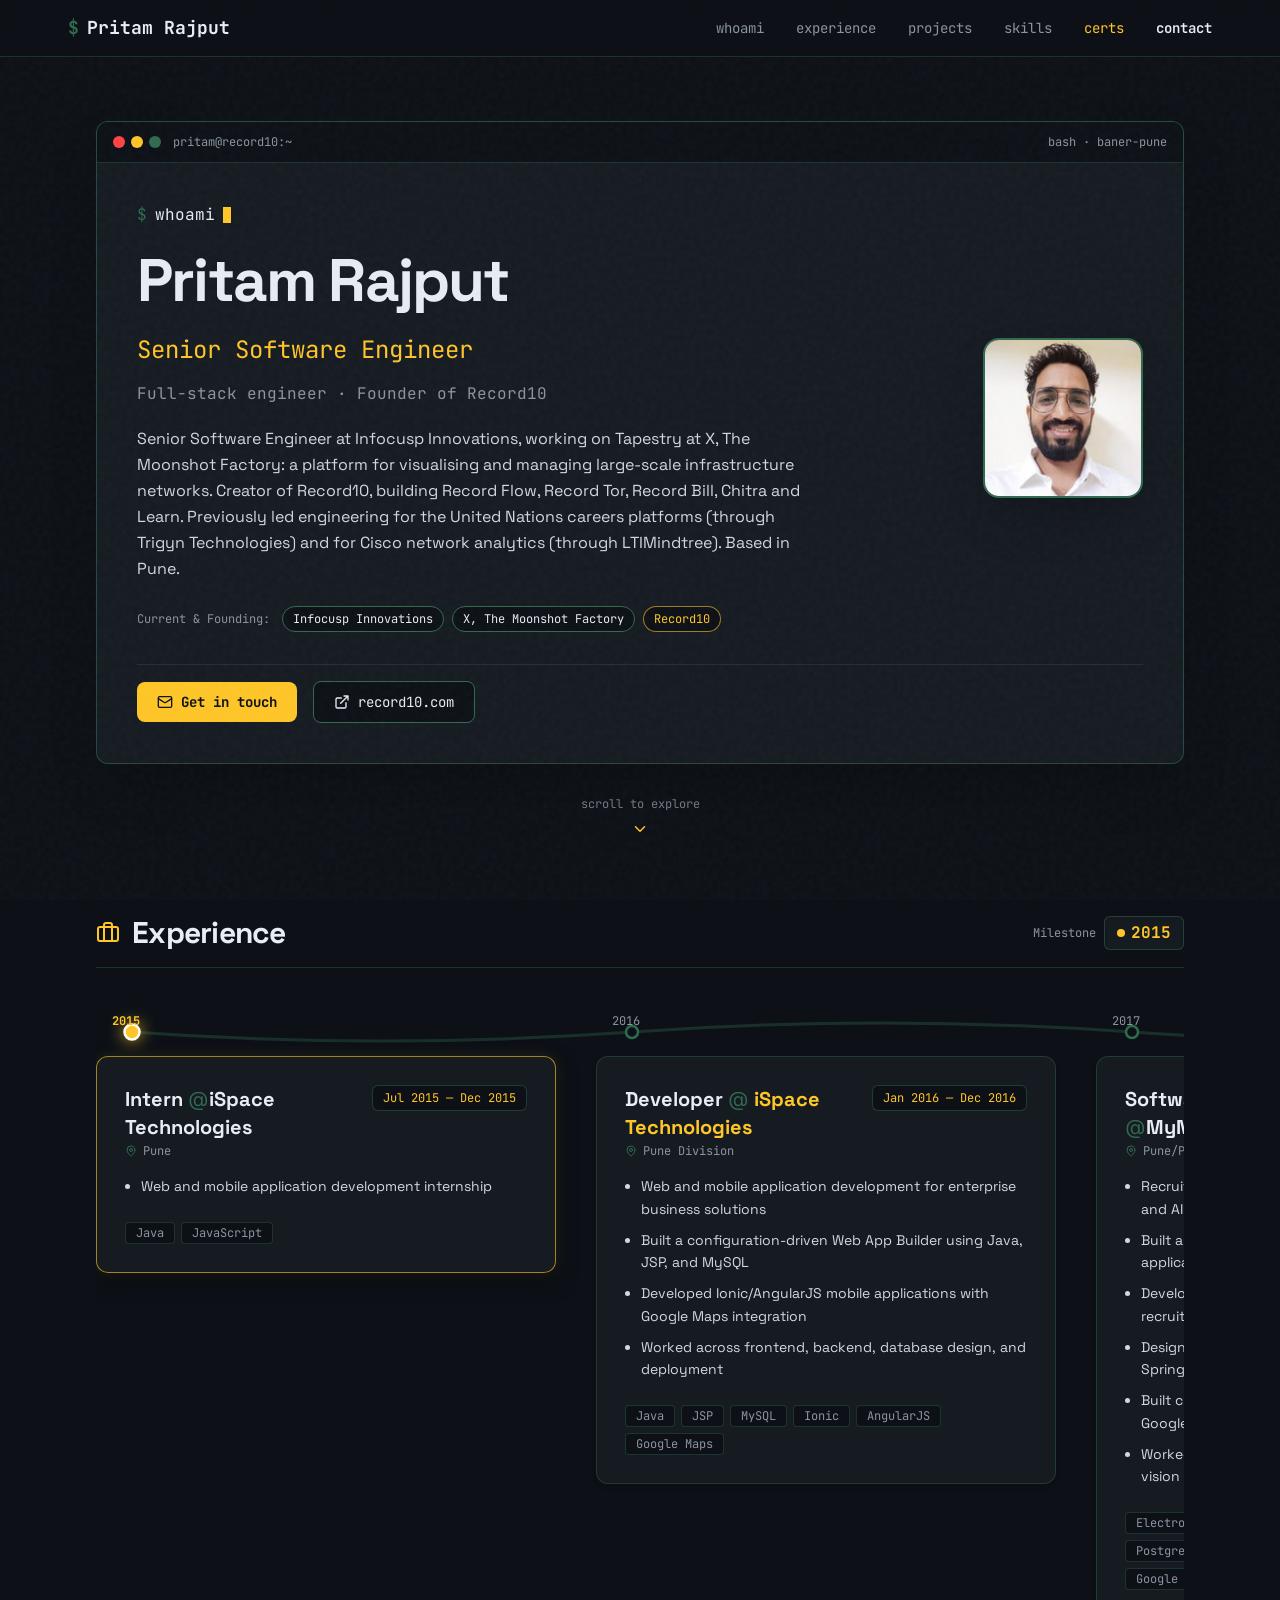
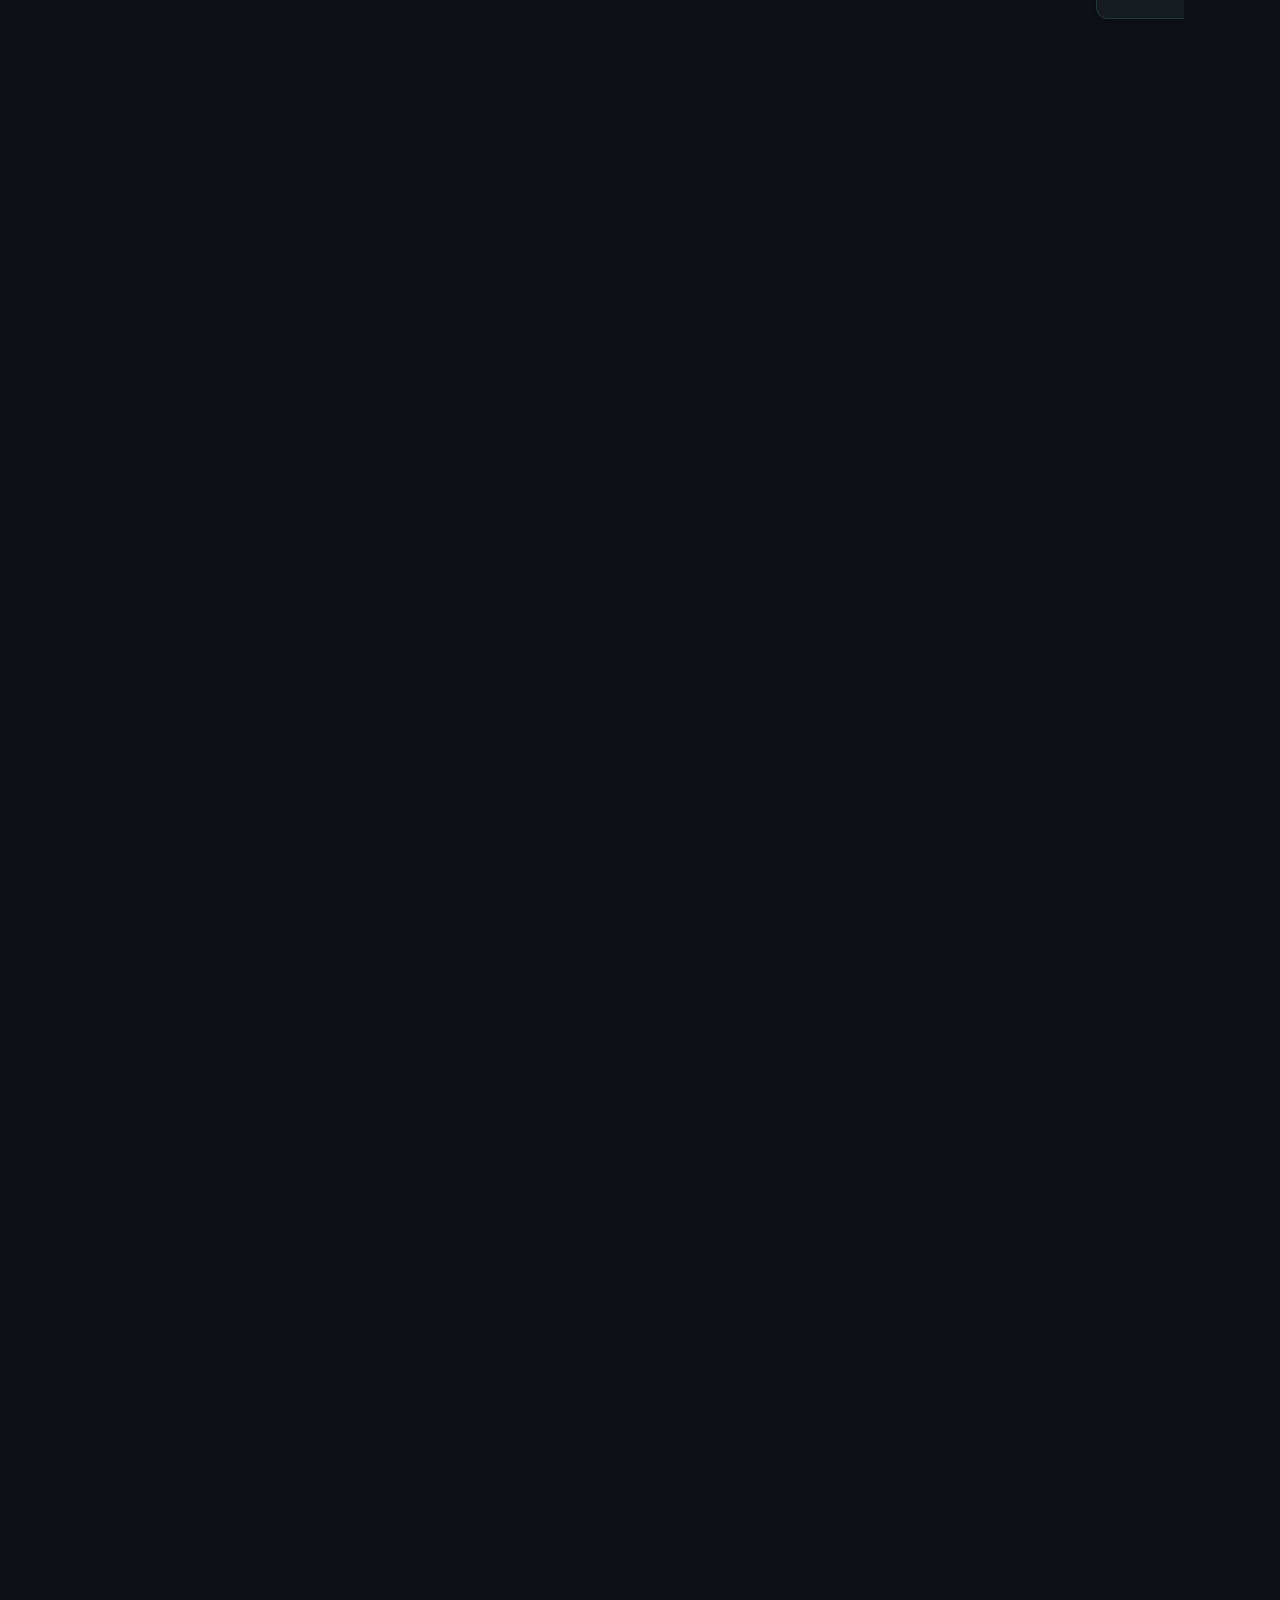
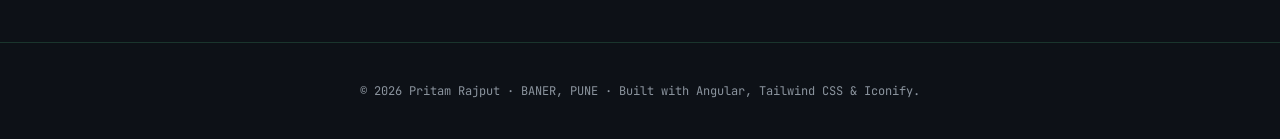
==== commit 11b1df58: "deploy: 2026-11-26 22:10:23 (pritam master 5c4b99a)" ====
--- a/index.csr.html
+++ b/index.csr.html
@@ -65,5 +65,5 @@
 <link rel="stylesheet" href="styles-EIU2SPXI.css"></head>
 <body ngcm="">
   <app-root></app-root>
-<script src="polyfills-5CFQRCPP.js" type="module"></script><script src="main-KQ7MLJ2A.js" type="module"></script></body>
+<script src="polyfills-5CFQRCPP.js" type="module"></script><script src="main-TPWQASNV.js" type="module"></script></body>
 </html>
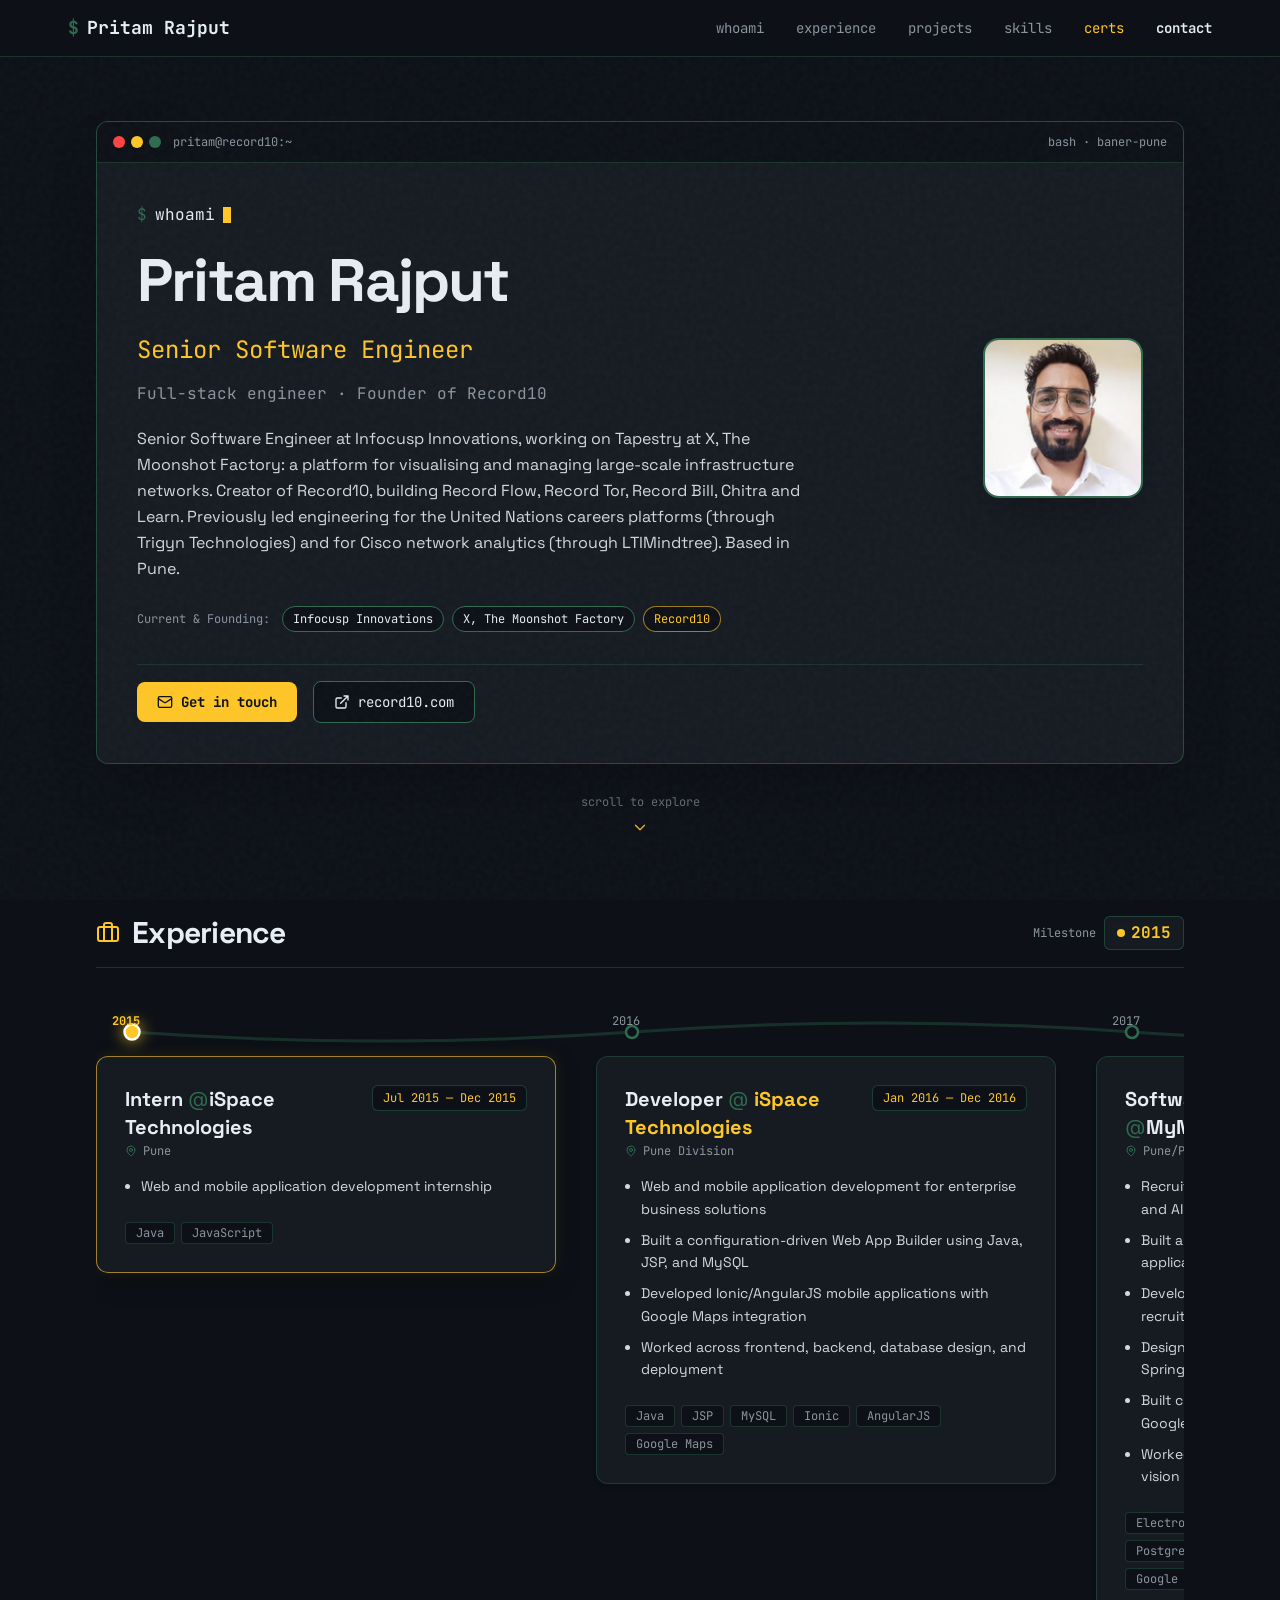
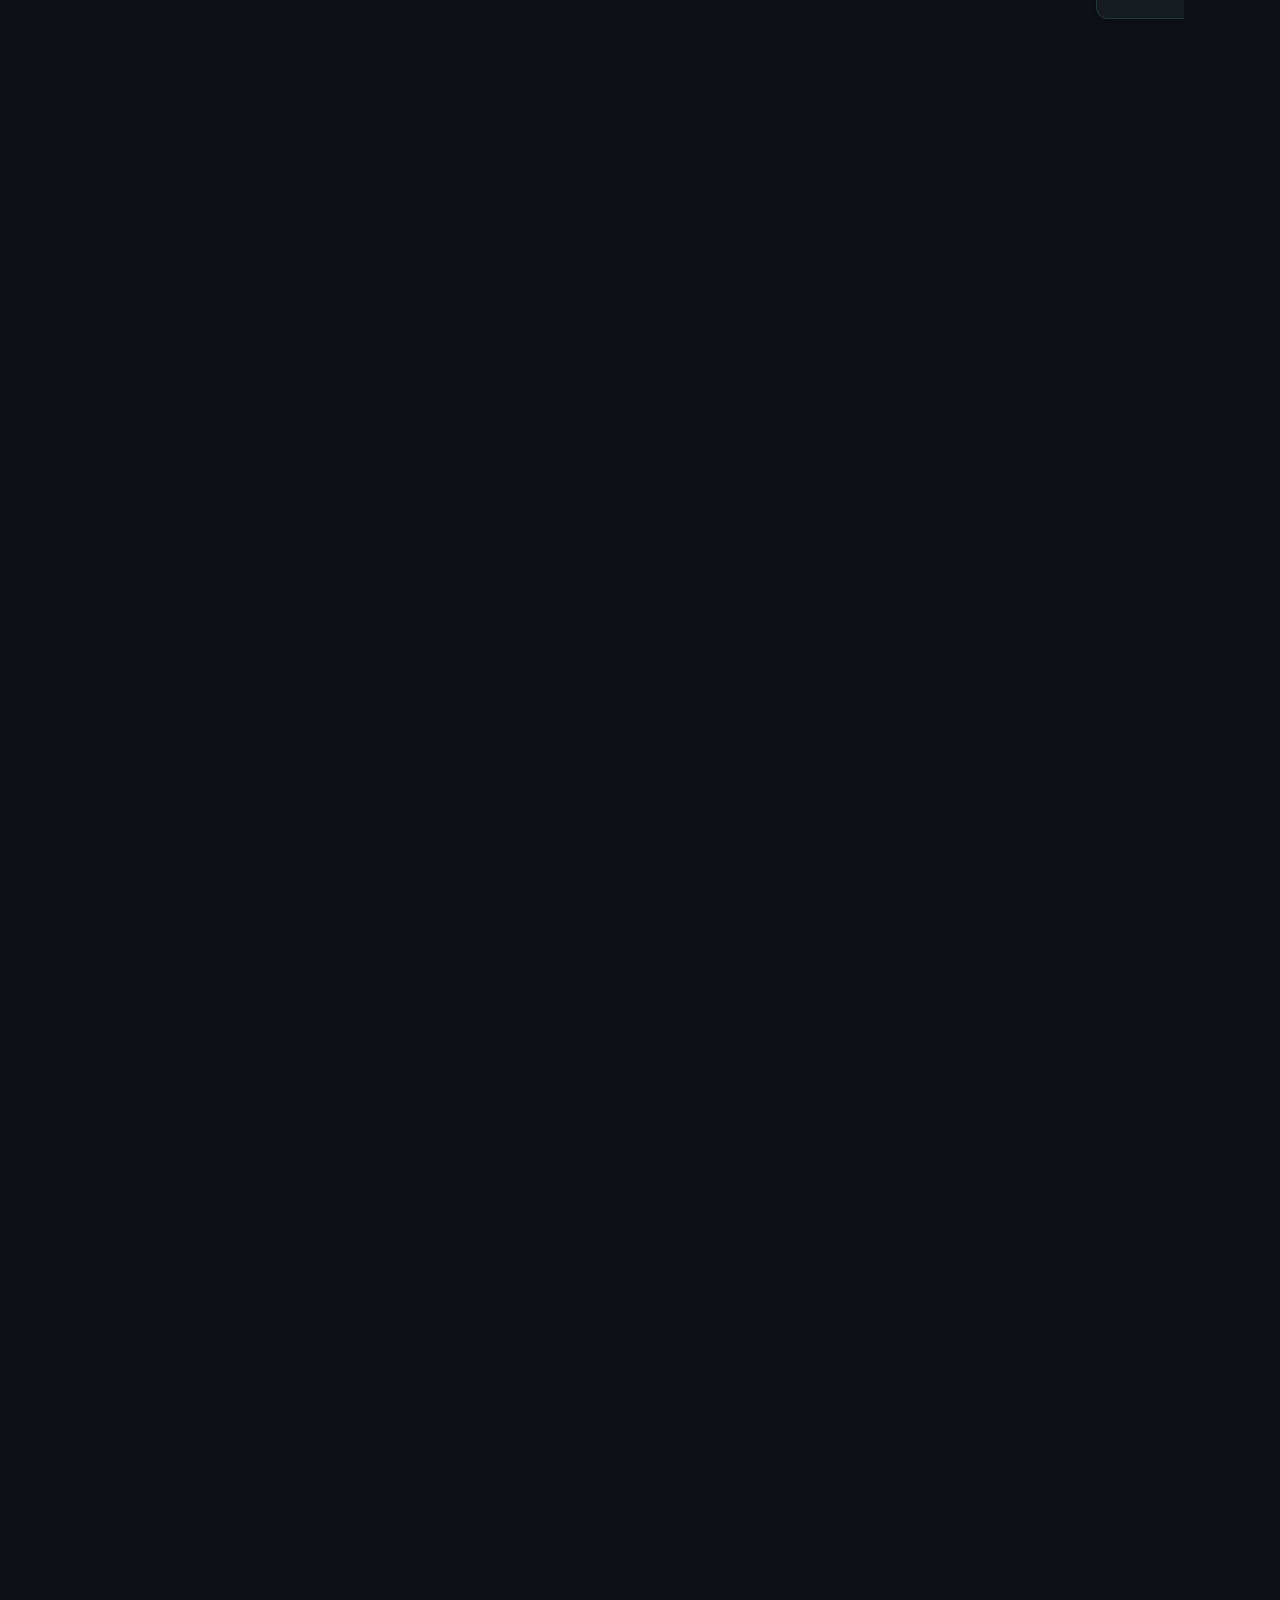
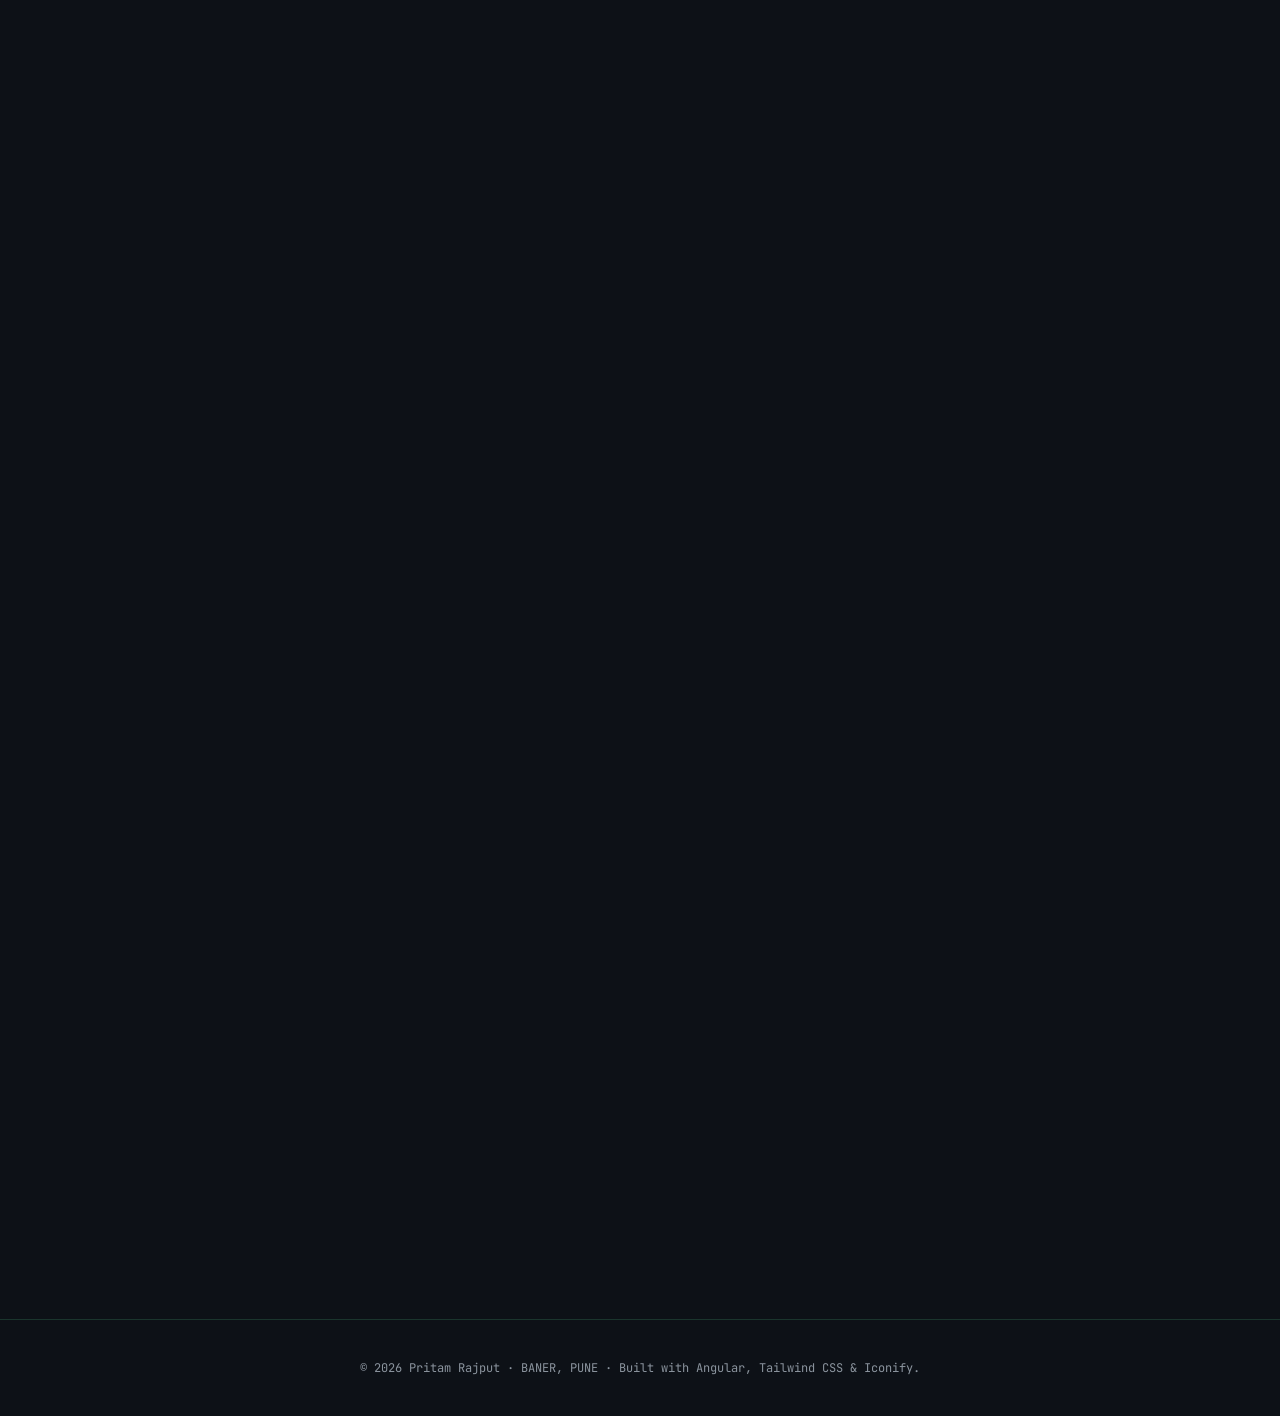
==== commit 46318b5f: "deploy: 2026-11-26 22:40:29 (pritam master 61c8079)" ====
--- a/index.csr.html
+++ b/index.csr.html
@@ -62,8 +62,8 @@
     ]
   }
   </script>
-<link rel="stylesheet" href="styles-EIU2SPXI.css"></head>
+<link rel="stylesheet" href="styles-KEA4DTRR.css"></head>
 <body ngcm="">
   <app-root></app-root>
-<script src="polyfills-5CFQRCPP.js" type="module"></script><script src="main-TPWQASNV.js" type="module"></script></body>
+<script src="polyfills-5CFQRCPP.js" type="module"></script><script src="main-IKUFJGE2.js" type="module"></script></body>
 </html>
--- a/styles-KEA4DTRR.css
+++ b/styles-KEA4DTRR.css
@@ -0,0 +1 @@
+@charset "UTF-8";@layer properties;@font-face{font-family:Space Grotesk Variable;font-style:normal;font-display:swap;font-weight:300 700;src:url("./media/space-grotesk-vietnamese-wght-normal-UOJE75FD.woff2") format("woff2-variations");unicode-range:U+0102-0103,U+0110-0111,U+0128-0129,U+0168-0169,U+01A0-01A1,U+01AF-01B0,U+0300-0301,U+0303-0304,U+0308-0309,U+0323,U+0329,U+1EA0-1EF9,U+20AB}@font-face{font-family:Space Grotesk Variable;font-style:normal;font-display:swap;font-weight:300 700;src:url("./media/space-grotesk-latin-ext-wght-normal-KWQTIOU2.woff2") format("woff2-variations");unicode-range:U+0100-02BA,U+02BD-02C5,U+02C7-02CC,U+02CE-02D7,U+02DD-02FF,U+0304,U+0308,U+0329,U+1D00-1DBF,U+1E00-1E9F,U+1EF2-1EFF,U+2020,U+20A0-20AB,U+20AD-20C0,U+2113,U+2C60-2C7F,U+A720-A7FF}@font-face{font-family:Space Grotesk Variable;font-style:normal;font-display:swap;font-weight:300 700;src:url("./media/space-grotesk-latin-wght-normal-LIGEH75C.woff2") format("woff2-variations");unicode-range:U+0000-00FF,U+0131,U+0152-0153,U+02BB-02BC,U+02C6,U+02DA,U+02DC,U+0304,U+0308,U+0329,U+2000-206F,U+20AC,U+2122,U+2191,U+2193,U+2212,U+2215,U+FEFF,U+FFFD}@font-face{font-family:JetBrains Mono Variable;font-style:normal;font-display:swap;font-weight:100 800;src:url("./media/jetbrains-mono-cyrillic-ext-wght-normal-BUWC6ZS3.woff2") format("woff2-variations");unicode-range:U+0460-052F,U+1C80-1C8A,U+20B4,U+2DE0-2DFF,U+A640-A69F,U+FE2E-FE2F}@font-face{font-family:JetBrains Mono Variable;font-style:normal;font-display:swap;font-weight:100 800;src:url("./media/jetbrains-mono-cyrillic-wght-normal-ENSFVLK4.woff2") format("woff2-variations");unicode-range:U+0301,U+0400-045F,U+0490-0491,U+04B0-04B1,U+2116}@font-face{font-family:JetBrains Mono Variable;font-style:normal;font-display:swap;font-weight:100 800;src:url("./media/jetbrains-mono-greek-wght-normal-Y3BRZMJV.woff2") format("woff2-variations");unicode-range:U+0370-0377,U+037A-037F,U+0384-038A,U+038C,U+038E-03A1,U+03A3-03FF}@font-face{font-family:JetBrains Mono Variable;font-style:normal;font-display:swap;font-weight:100 800;src:url("./media/jetbrains-mono-vietnamese-wght-normal-SP6EBKAH.woff2") format("woff2-variations");unicode-range:U+0102-0103,U+0110-0111,U+0128-0129,U+0168-0169,U+01A0-01A1,U+01AF-01B0,U+0300-0301,U+0303-0304,U+0308-0309,U+0323,U+0329,U+1EA0-1EF9,U+20AB}@font-face{font-family:JetBrains Mono Variable;font-style:normal;font-display:swap;font-weight:100 800;src:url("./media/jetbrains-mono-latin-ext-wght-normal-TSLVDSQR.woff2") format("woff2-variations");unicode-range:U+0100-02BA,U+02BD-02C5,U+02C7-02CC,U+02CE-02D7,U+02DD-02FF,U+0304,U+0308,U+0329,U+1D00-1DBF,U+1E00-1E9F,U+1EF2-1EFF,U+2020,U+20A0-20AB,U+20AD-20C0,U+2113,U+2C60-2C7F,U+A720-A7FF}@font-face{font-family:JetBrains Mono Variable;font-style:normal;font-display:swap;font-weight:100 800;src:url("./media/jetbrains-mono-latin-wght-normal-VBS632QH.woff2") format("woff2-variations");unicode-range:U+0000-00FF,U+0131,U+0152-0153,U+02BB-02BC,U+02C6,U+02DA,U+02DC,U+0304,U+0308,U+0329,U+2000-206F,U+20AC,U+2122,U+2191,U+2193,U+2212,U+2215,U+FEFF,U+FFFD}@layer theme,base,components,utilities;@layer theme{:root,:host{--font-sans: -apple-system, BlinkMacSystemFont, "Segoe UI", Roboto, "Helvetica Neue", "Noto Sans", Arial, sans-serif, "Apple Color Emoji", "Segoe UI Emoji", "Segoe UI Symbol", "Noto Color Emoji";--font-mono: "JetBrains Mono Variable", monospace;--color-amber-400: oklch(82.8% .189 84.429);--spacing: .25rem;--container-xl: 36rem;--container-2xl: 42rem;--container-6xl: 72rem;--text-xs: .75rem;--text-xs--line-height: calc(1 / .75);--text-sm: .875rem;--text-sm--line-height: calc(1.25 / .875);--text-base: 1rem;--text-base--line-height: 1.5 ;--text-lg: 1.125rem;--text-lg--line-height: calc(1.75 / 1.125);--text-xl: 1.25rem;--text-xl--line-height: calc(1.75 / 1.25);--text-2xl: 1.5rem;--text-2xl--line-height: calc(2 / 1.5);--text-3xl: 1.875rem;--text-3xl--line-height: 1.2 ;--text-4xl: 2.25rem;--text-4xl--line-height: calc(2.5 / 2.25);--text-5xl: 3rem;--text-5xl--line-height: 1;--text-6xl: 3.75rem;--text-6xl--line-height: 1;--font-weight-normal: 400;--font-weight-semibold: 600;--font-weight-bold: 700;--font-weight-extrabold: 800;--tracking-tight: -.025em;--tracking-wider: .05em;--tracking-widest: .1em;--leading-tight: 1.25;--leading-normal: 1.5;--leading-relaxed: 1.625;--radius-md: .375rem;--radius-lg: .5rem;--radius-xl: .75rem;--radius-2xl: 1rem;--animate-pulse: pulse 2s cubic-bezier(.4, 0, .6, 1) infinite;--animate-bounce: bounce 1s infinite;--blur-md: 12px;--blur-3xl: 64px;--default-transition-duration: .15s;--default-transition-timing-function: cubic-bezier(.4, 0, .2, 1);--default-font-family: var(--font-sans);--default-mono-font-family: var(--font-mono);--color-ink: #0d1117;--color-text-main: #e6edf3;--color-accent-yellow: #FFC627;--font-display: "Space Grotesk Variable", sans-serif;--spacing-section: clamp(3rem, 6vw, 6rem)}}@layer base{*,:after,:before,::backdrop,::file-selector-button{box-sizing:border-box;margin:0;padding:0;border:0 solid}html,:host{line-height:1.5;-webkit-text-size-adjust:100%;tab-size:4;font-family:var(--default-font-family, -apple-system, BlinkMacSystemFont, "Segoe UI", Roboto, "Helvetica Neue", "Noto Sans", Arial, sans-serif, "Apple Color Emoji", "Segoe UI Emoji", "Segoe UI Symbol", "Noto Color Emoji");font-feature-settings:var(--default-font-feature-settings, normal);font-variation-settings:var(--default-font-variation-settings, normal);-webkit-tap-highlight-color:transparent}hr{height:0;color:inherit;border-top-width:1px}abbr:where([title]){-webkit-text-decoration:underline dotted;text-decoration:underline dotted}h1,h2,h3,h4,h5,h6{font-size:inherit;font-weight:inherit}a{color:inherit;-webkit-text-decoration:inherit;text-decoration:inherit}b,strong{font-weight:bolder}code,kbd,samp,pre{font-family:var(--default-mono-font-family, ui-monospace, SFMono-Regular, Menlo, Monaco, Consolas, "Liberation Mono", "Courier New", monospace);font-feature-settings:var(--default-mono-font-feature-settings, normal);font-variation-settings:var(--default-mono-font-variation-settings, normal);font-size:1em}small{font-size:80%}sub,sup{font-size:75%;line-height:0;position:relative;vertical-align:baseline}sub{bottom:-.25em}sup{top:-.5em}table{text-indent:0;border-color:inherit;border-collapse:collapse}:-moz-focusring:where(:not(iframe)){outline:auto}progress{vertical-align:baseline}summary{display:list-item}ol,ul,menu{list-style:none}img,svg,video,canvas,audio,iframe,embed,object{display:block;vertical-align:middle}img,video{max-width:100%;height:auto}button,input,select,optgroup,textarea,::file-selector-button{font:inherit;font-feature-settings:inherit;font-variation-settings:inherit;letter-spacing:inherit;color:inherit;border-radius:0;background-color:transparent;opacity:1}:where(select:is([multiple],[size])) optgroup{font-weight:bolder}:where(select:is([multiple],[size])) optgroup option{padding-inline-start:20px}::file-selector-button{margin-inline-end:4px}::placeholder{opacity:1}@supports (not (-webkit-appearance: -apple-pay-button)) or (contain-intrinsic-size: 1px){::placeholder{color:currentcolor}@supports (color: color-mix(in lab,red,red)){::placeholder{color:color-mix(in oklab,currentcolor 50%,transparent)}}}textarea{resize:vertical}::-webkit-search-decoration{-webkit-appearance:none}::-webkit-date-and-time-value{min-height:1lh;text-align:inherit}::-webkit-datetime-edit{display:inline-flex}::-webkit-datetime-edit-fields-wrapper{padding:0}::-webkit-datetime-edit,::-webkit-datetime-edit-year-field,::-webkit-datetime-edit-month-field,::-webkit-datetime-edit-day-field,::-webkit-datetime-edit-hour-field,::-webkit-datetime-edit-minute-field,::-webkit-datetime-edit-second-field,::-webkit-datetime-edit-millisecond-field,::-webkit-datetime-edit-meridiem-field{padding-block:0}::-webkit-calendar-picker-indicator{line-height:1}:-moz-ui-invalid{box-shadow:none}button,input:where([type=button],[type=reset],[type=submit]),::file-selector-button{appearance:button}::-webkit-inner-spin-button,::-webkit-outer-spin-button{height:auto}[hidden]:where(:not([hidden=until-found])){display:none!important}}@layer utilities{.pointer-events-none{pointer-events:none}.visible{visibility:visible}.sr-only{position:absolute;width:1px;height:1px;padding:0;margin:-1px;overflow:hidden;clip-path:inset(50%);white-space:nowrap;border-width:0}.absolute{position:absolute}.fixed{position:fixed}.relative{position:relative}.static{position:static}.sticky{position:sticky}.inset-0{inset:0}.-top-16{top:calc(var(--spacing) * -16)}.top-0{top:0}.top-1\.5{top:calc(var(--spacing) * 1.5)}.top-full{top:100%}.-right-16{right:calc(var(--spacing) * -16)}.right-0{right:0}.-bottom-16{bottom:calc(var(--spacing) * -16)}.bottom-0{bottom:0}.-left-16{left:calc(var(--spacing) * -16)}.-left-\[31px\]{left:-31px}.left-0{left:0}.isolate{isolation:isolate}.-z-10{z-index:-10}.z-0{z-index:0}.z-10{z-index:10}.z-50{z-index:50}.float-end{float:inline-end}.container{width:100%}@media(width>=40rem){.container{max-width:40rem}}@media(width>=48rem){.container{max-width:48rem}}@media(width>=64rem){.container{max-width:64rem}}@media(width>=80rem){.container{max-width:80rem}}@media(width>=96rem){.container{max-width:96rem}}.m-0{margin:0}.mx-auto{margin-inline:auto}.me-4{margin-inline-end:calc(var(--spacing) * 4)}.-mt-3\.5{margin-top:calc(var(--spacing) * -3.5)}.mt-0\.5{margin-top:calc(var(--spacing) * .5)}.mt-1{margin-top:var(--spacing)}.mt-3{margin-top:calc(var(--spacing) * 3)}.mt-8{margin-top:calc(var(--spacing) * 8)}.mr-1{margin-right:var(--spacing)}.mr-1\.5{margin-right:calc(var(--spacing) * 1.5)}.-ml-3\.5{margin-left:calc(var(--spacing) * -3.5)}.ml-1{margin-left:var(--spacing)}.ml-4{margin-left:calc(var(--spacing) * 4)}.ml-auto{margin-left:auto}.icon-\[lucide--arrow-up-right\]{display:inline-block;width:1em;height:1em;background-color:currentColor;-webkit-mask-image:var(--svg);mask-image:var(--svg);-webkit-mask-repeat:no-repeat;mask-repeat:no-repeat;-webkit-mask-size:100% 100%;mask-size:100% 100%;--svg: url("data:image/svg+xml,%3Csvg xmlns='http://www.w3.org/2000/svg' viewBox='0 0 24 24' width='24' height='24'%3E%3Cpath fill='none' stroke='black' stroke-linecap='round' stroke-linejoin='round' stroke-width='2' d='M7 7h10v10M7 17L17 7'/%3E%3C/svg%3E")}.icon-\[lucide--award\]{display:inline-block;width:1em;height:1em;background-color:currentColor;-webkit-mask-image:var(--svg);mask-image:var(--svg);-webkit-mask-repeat:no-repeat;mask-repeat:no-repeat;-webkit-mask-size:100% 100%;mask-size:100% 100%;--svg: url("data:image/svg+xml,%3Csvg xmlns='http://www.w3.org/2000/svg' viewBox='0 0 24 24' width='24' height='24'%3E%3Cg fill='none' stroke='black' stroke-linecap='round' stroke-linejoin='round' stroke-width='2'%3E%3Cpath d='m15.477 12.89l1.515 8.526a.5.5 0 0 1-.81.47l-3.58-2.687a1 1 0 0 0-1.197 0l-3.586 2.686a.5.5 0 0 1-.81-.469l1.514-8.526'/%3E%3Ccircle cx='12' cy='8' r='6'/%3E%3C/g%3E%3C/svg%3E")}.icon-\[lucide--badge-check\]{display:inline-block;width:1em;height:1em;background-color:currentColor;-webkit-mask-image:var(--svg);mask-image:var(--svg);-webkit-mask-repeat:no-repeat;mask-repeat:no-repeat;-webkit-mask-size:100% 100%;mask-size:100% 100%;--svg: url("data:image/svg+xml,%3Csvg xmlns='http://www.w3.org/2000/svg' viewBox='0 0 24 24' width='24' height='24'%3E%3Cg fill='none' stroke='black' stroke-linecap='round' stroke-linejoin='round' stroke-width='2'%3E%3Cpath d='M3.85 8.62a4 4 0 0 1 4.78-4.77a4 4 0 0 1 6.74 0a4 4 0 0 1 4.78 4.78a4 4 0 0 1 0 6.74a4 4 0 0 1-4.77 4.78a4 4 0 0 1-6.75 0a4 4 0 0 1-4.78-4.77a4 4 0 0 1 0-6.76'/%3E%3Cpath d='m16 9l-5.5 5.5L8 12'/%3E%3C/g%3E%3C/svg%3E")}.icon-\[lucide--book-open\]{display:inline-block;width:1em;height:1em;background-color:currentColor;-webkit-mask-image:var(--svg);mask-image:var(--svg);-webkit-mask-repeat:no-repeat;mask-repeat:no-repeat;-webkit-mask-size:100% 100%;mask-size:100% 100%;--svg: url("data:image/svg+xml,%3Csvg xmlns='http://www.w3.org/2000/svg' viewBox='0 0 24 24' width='24' height='24'%3E%3Cpath fill='none' stroke='black' stroke-linecap='round' stroke-linejoin='round' stroke-width='2' d='M12 5v16m8.001-2A2 2 0 0 0 22 17V5a2 2 0 0 0-1.999-2L16 3.002A5 5 0 0 0 12 5a5 5 0 0 0-4-2H4a2 2 0 0 0-2 2v12a2 2 0 0 0 1.999 2H8a5 5 0 0 1 4 2a5 5 0 0 1 4-2z'/%3E%3C/svg%3E")}.icon-\[lucide--briefcase\]{display:inline-block;width:1em;height:1em;background-color:currentColor;-webkit-mask-image:var(--svg);mask-image:var(--svg);-webkit-mask-repeat:no-repeat;mask-repeat:no-repeat;-webkit-mask-size:100% 100%;mask-size:100% 100%;--svg: url("data:image/svg+xml,%3Csvg xmlns='http://www.w3.org/2000/svg' viewBox='0 0 24 24' width='24' height='24'%3E%3Cg fill='none' stroke='black' stroke-linecap='round' stroke-linejoin='round' stroke-width='2'%3E%3Cpath d='M16 20V4a2 2 0 0 0-2-2h-4a2 2 0 0 0-2 2v16'/%3E%3Crect width='20' height='14' x='2' y='6' rx='2'/%3E%3C/g%3E%3C/svg%3E")}.icon-\[lucide--chevron-down\]{display:inline-block;width:1em;height:1em;background-color:currentColor;-webkit-mask-image:var(--svg);mask-image:var(--svg);-webkit-mask-repeat:no-repeat;mask-repeat:no-repeat;-webkit-mask-size:100% 100%;mask-size:100% 100%;--svg: url("data:image/svg+xml,%3Csvg xmlns='http://www.w3.org/2000/svg' viewBox='0 0 24 24' width='24' height='24'%3E%3Cpath fill='none' stroke='black' stroke-linecap='round' stroke-linejoin='round' stroke-width='2' d='m6 9l6 6l6-6'/%3E%3C/svg%3E")}.icon-\[lucide--chevron-right\]{display:inline-block;width:1em;height:1em;background-color:currentColor;-webkit-mask-image:var(--svg);mask-image:var(--svg);-webkit-mask-repeat:no-repeat;mask-repeat:no-repeat;-webkit-mask-size:100% 100%;mask-size:100% 100%;--svg: url("data:image/svg+xml,%3Csvg xmlns='http://www.w3.org/2000/svg' viewBox='0 0 24 24' width='24' height='24'%3E%3Cpath fill='none' stroke='black' stroke-linecap='round' stroke-linejoin='round' stroke-width='2' d='m9 18l6-6l-6-6'/%3E%3C/svg%3E")}.icon-\[lucide--cpu\]{display:inline-block;width:1em;height:1em;background-color:currentColor;-webkit-mask-image:var(--svg);mask-image:var(--svg);-webkit-mask-repeat:no-repeat;mask-repeat:no-repeat;-webkit-mask-size:100% 100%;mask-size:100% 100%;--svg: url("data:image/svg+xml,%3Csvg xmlns='http://www.w3.org/2000/svg' viewBox='0 0 24 24' width='24' height='24'%3E%3Cg fill='none' stroke='black' stroke-linecap='round' stroke-linejoin='round' stroke-width='2'%3E%3Cpath d='M12 20v2m0-20v2m5 16v2m0-20v2M2 12h2m-2 5h2M2 7h2m16 5h2m-2 5h2M20 7h2M7 20v2M7 2v2'/%3E%3Crect width='16' height='16' x='4' y='4' rx='2'/%3E%3Crect width='8' height='8' x='8' y='8' rx='1'/%3E%3C/g%3E%3C/svg%3E")}.icon-\[lucide--external-link\]{display:inline-block;width:1em;height:1em;background-color:currentColor;-webkit-mask-image:var(--svg);mask-image:var(--svg);-webkit-mask-repeat:no-repeat;mask-repeat:no-repeat;-webkit-mask-size:100% 100%;mask-size:100% 100%;--svg: url("data:image/svg+xml,%3Csvg xmlns='http://www.w3.org/2000/svg' viewBox='0 0 24 24' width='24' height='24'%3E%3Cpath fill='none' stroke='black' stroke-linecap='round' stroke-linejoin='round' stroke-width='2' d='M15 3h6v6m-11 5L21 3m-3 10v6a2 2 0 0 1-2 2H5a2 2 0 0 1-2-2V8a2 2 0 0 1 2-2h6'/%3E%3C/svg%3E")}.icon-\[lucide--folder-git-2\]{display:inline-block;width:1em;height:1em;background-color:currentColor;-webkit-mask-image:var(--svg);mask-image:var(--svg);-webkit-mask-repeat:no-repeat;mask-repeat:no-repeat;-webkit-mask-size:100% 100%;mask-size:100% 100%;--svg: url("data:image/svg+xml,%3Csvg xmlns='http://www.w3.org/2000/svg' viewBox='0 0 24 24' width='24' height='24'%3E%3Cg fill='none' stroke='black' stroke-linecap='round' stroke-linejoin='round' stroke-width='2'%3E%3Cpath d='M18 19a5 5 0 0 1-5-5v8'/%3E%3Cpath d='M9 20H4a2 2 0 0 1-2-2V5a2 2 0 0 1 2-2h3.9a2 2 0 0 1 1.69.9l.81 1.2a2 2 0 0 0 1.67.9H20a2 2 0 0 1 2 2v5'/%3E%3Ccircle cx='13' cy='12' r='2'/%3E%3Ccircle cx='20' cy='19' r='2'/%3E%3C/g%3E%3C/svg%3E")}.icon-\[lucide--globe\]{display:inline-block;width:1em;height:1em;background-color:currentColor;-webkit-mask-image:var(--svg);mask-image:var(--svg);-webkit-mask-repeat:no-repeat;mask-repeat:no-repeat;-webkit-mask-size:100% 100%;mask-size:100% 100%;--svg: url("data:image/svg+xml,%3Csvg xmlns='http://www.w3.org/2000/svg' viewBox='0 0 24 24' width='24' height='24'%3E%3Cg fill='none' stroke='black' stroke-linecap='round' stroke-linejoin='round' stroke-width='2'%3E%3Ccircle cx='12' cy='12' r='10'/%3E%3Cpath d='M12 2a14.5 14.5 0 0 0 0 20a14.5 14.5 0 0 0 0-20M2 12h20'/%3E%3C/g%3E%3C/svg%3E")}.icon-\[lucide--graduation-cap\]{display:inline-block;width:1em;height:1em;background-color:currentColor;-webkit-mask-image:var(--svg);mask-image:var(--svg);-webkit-mask-repeat:no-repeat;mask-repeat:no-repeat;-webkit-mask-size:100% 100%;mask-size:100% 100%;--svg: url("data:image/svg+xml,%3Csvg xmlns='http://www.w3.org/2000/svg' viewBox='0 0 24 24' width='24' height='24'%3E%3Cg fill='none' stroke='black' stroke-linecap='round' stroke-linejoin='round' stroke-width='2'%3E%3Cpath d='M21.42 10.922a1 1 0 0 0-.019-1.838L12.83 5.18a2 2 0 0 0-1.66 0L2.6 9.08a1 1 0 0 0 0 1.832l8.57 3.908a2 2 0 0 0 1.66 0zM22 10v6'/%3E%3Cpath d='M6 12.5V16a6 3 0 0 0 12 0v-3.5'/%3E%3C/g%3E%3C/svg%3E")}.icon-\[lucide--image\]{display:inline-block;width:1em;height:1em;background-color:currentColor;-webkit-mask-image:var(--svg);mask-image:var(--svg);-webkit-mask-repeat:no-repeat;mask-repeat:no-repeat;-webkit-mask-size:100% 100%;mask-size:100% 100%;--svg: url("data:image/svg+xml,%3Csvg xmlns='http://www.w3.org/2000/svg' viewBox='0 0 24 24' width='24' height='24'%3E%3Cg fill='none' stroke='black' stroke-linecap='round' stroke-linejoin='round' stroke-width='2'%3E%3Crect width='18' height='18' x='3' y='3' rx='2' ry='2'/%3E%3Ccircle cx='9' cy='9' r='2'/%3E%3Cpath d='m21 15l-3.086-3.086a2 2 0 0 0-2.828 0L6 21'/%3E%3C/g%3E%3C/svg%3E")}.icon-\[lucide--mail\]{display:inline-block;width:1em;height:1em;background-color:currentColor;-webkit-mask-image:var(--svg);mask-image:var(--svg);-webkit-mask-repeat:no-repeat;mask-repeat:no-repeat;-webkit-mask-size:100% 100%;mask-size:100% 100%;--svg: url("data:image/svg+xml,%3Csvg xmlns='http://www.w3.org/2000/svg' viewBox='0 0 24 24' width='24' height='24'%3E%3Cg fill='none' stroke='black' stroke-linecap='round' stroke-linejoin='round' stroke-width='2'%3E%3Cpath d='m22 7l-8.991 5.727a2 2 0 0 1-2.009 0L2 7'/%3E%3Crect width='20' height='16' x='2' y='4' rx='2'/%3E%3C/g%3E%3C/svg%3E")}.icon-\[lucide--map-pin\]{display:inline-block;width:1em;height:1em;background-color:currentColor;-webkit-mask-image:var(--svg);mask-image:var(--svg);-webkit-mask-repeat:no-repeat;mask-repeat:no-repeat;-webkit-mask-size:100% 100%;mask-size:100% 100%;--svg: url("data:image/svg+xml,%3Csvg xmlns='http://www.w3.org/2000/svg' viewBox='0 0 24 24' width='24' height='24'%3E%3Cg fill='none' stroke='black' stroke-linecap='round' stroke-linejoin='round' stroke-width='2'%3E%3Cpath d='M20 10c0 4.993-5.539 10.193-7.399 11.799a1 1 0 0 1-1.202 0C9.539 20.193 4 14.993 4 10a8 8 0 0 1 16 0'/%3E%3Ccircle cx='12' cy='10' r='3'/%3E%3C/g%3E%3C/svg%3E")}.icon-\[lucide--menu\]{display:inline-block;width:1em;height:1em;background-color:currentColor;-webkit-mask-image:var(--svg);mask-image:var(--svg);-webkit-mask-repeat:no-repeat;mask-repeat:no-repeat;-webkit-mask-size:100% 100%;mask-size:100% 100%;--svg: url("data:image/svg+xml,%3Csvg xmlns='http://www.w3.org/2000/svg' viewBox='0 0 24 24' width='24' height='24'%3E%3Cpath fill='none' stroke='black' stroke-linecap='round' stroke-linejoin='round' stroke-width='2' d='M4 5h16M4 12h16M4 19h16'/%3E%3C/svg%3E")}.icon-\[lucide--receipt\]{display:inline-block;width:1em;height:1em;background-color:currentColor;-webkit-mask-image:var(--svg);mask-image:var(--svg);-webkit-mask-repeat:no-repeat;mask-repeat:no-repeat;-webkit-mask-size:100% 100%;mask-size:100% 100%;--svg: url("data:image/svg+xml,%3Csvg xmlns='http://www.w3.org/2000/svg' viewBox='0 0 24 24' width='24' height='24'%3E%3Cg fill='none' stroke='black' stroke-linecap='round' stroke-linejoin='round' stroke-width='2'%3E%3Cpath d='M12 17V7m4 1h-6a2 2 0 0 0 0 4h4a2 2 0 0 1 0 4H8'/%3E%3Cpath d='M4 3a1 1 0 0 1 1-1a1.3 1.3 0 0 1 .7.2l.933.6a1.3 1.3 0 0 0 1.4 0l.934-.6a1.3 1.3 0 0 1 1.4 0l.933.6a1.3 1.3 0 0 0 1.4 0l.933-.6a1.3 1.3 0 0 1 1.4 0l.934.6a1.3 1.3 0 0 0 1.4 0l.933-.6A1.3 1.3 0 0 1 19 2a1 1 0 0 1 1 1v18a1 1 0 0 1-1 1a1.3 1.3 0 0 1-.7-.2l-.933-.6a1.3 1.3 0 0 0-1.4 0l-.934.6a1.3 1.3 0 0 1-1.4 0l-.933-.6a1.3 1.3 0 0 0-1.4 0l-.933.6a1.3 1.3 0 0 1-1.4 0l-.934-.6a1.3 1.3 0 0 0-1.4 0l-.933.6a1.3 1.3 0 0 1-.7.2a1 1 0 0 1-1-1z'/%3E%3C/g%3E%3C/svg%3E")}.icon-\[lucide--shield-check\]{display:inline-block;width:1em;height:1em;background-color:currentColor;-webkit-mask-image:var(--svg);mask-image:var(--svg);-webkit-mask-repeat:no-repeat;mask-repeat:no-repeat;-webkit-mask-size:100% 100%;mask-size:100% 100%;--svg: url("data:image/svg+xml,%3Csvg xmlns='http://www.w3.org/2000/svg' viewBox='0 0 24 24' width='24' height='24'%3E%3Cg fill='none' stroke='black' stroke-linecap='round' stroke-linejoin='round' stroke-width='2'%3E%3Cpath d='M20 13c0 5-3.5 7.5-7.66 8.95a1 1 0 0 1-.67-.01C7.5 20.5 4 18 4 13V6a1 1 0 0 1 1-1c2 0 4.5-1.2 6.24-2.72a1.17 1.17 0 0 1 1.52 0C14.51 3.81 17 5 19 5a1 1 0 0 1 1 1z'/%3E%3Cpath d='m9 12l2 2l4-4'/%3E%3C/g%3E%3C/svg%3E")}.icon-\[lucide--workflow\]{display:inline-block;width:1em;height:1em;background-color:currentColor;-webkit-mask-image:var(--svg);mask-image:var(--svg);-webkit-mask-repeat:no-repeat;mask-repeat:no-repeat;-webkit-mask-size:100% 100%;mask-size:100% 100%;--svg: url("data:image/svg+xml,%3Csvg xmlns='http://www.w3.org/2000/svg' viewBox='0 0 24 24' width='24' height='24'%3E%3Cg fill='none' stroke='black' stroke-linecap='round' stroke-linejoin='round' stroke-width='2'%3E%3Crect width='8' height='8' x='3' y='3' rx='2'/%3E%3Cpath d='M7 11v4a2 2 0 0 0 2 2h4'/%3E%3Crect width='8' height='8' x='13' y='13' rx='2'/%3E%3C/g%3E%3C/svg%3E")}.icon-\[lucide--x\]{display:inline-block;width:1em;height:1em;background-color:currentColor;-webkit-mask-image:var(--svg);mask-image:var(--svg);-webkit-mask-repeat:no-repeat;mask-repeat:no-repeat;-webkit-mask-size:100% 100%;mask-size:100% 100%;--svg: url("data:image/svg+xml,%3Csvg xmlns='http://www.w3.org/2000/svg' viewBox='0 0 24 24' width='24' height='24'%3E%3Cpath fill='none' stroke='black' stroke-linecap='round' stroke-linejoin='round' stroke-width='2' d='M18 6L6 18M6 6l12 12'/%3E%3C/svg%3E")}.icon-\[simple-icons--amazonwebservices\]{display:inline-block;width:1em;height:1em;background-color:currentColor;-webkit-mask-image:var(--svg);mask-image:var(--svg);-webkit-mask-repeat:no-repeat;mask-repeat:no-repeat;-webkit-mask-size:100% 100%;mask-size:100% 100%;--svg: url("data:image/svg+xml,%3Csvg xmlns='http://www.w3.org/2000/svg' viewBox='0 0 24 24' width='24' height='24'%3E%3Cpath fill='black' d='M6.763 10.036q.002.446.088.71c.064.176.144.368.256.576c.04.063.056.127.056.183q.002.12-.152.24l-.503.335a.4.4 0 0 1-.208.072q-.12-.002-.239-.112a2.5 2.5 0 0 1-.287-.375a6 6 0 0 1-.248-.471q-.934 1.101-2.347 1.101c-.67 0-1.205-.191-1.596-.574q-.588-.575-.59-1.533c0-.678.239-1.23.726-1.644c.487-.415 1.133-.623 1.955-.623c.272 0 .551.024.846.064c.296.04.6.104.918.176v-.583q-.001-.909-.375-1.277c-.255-.248-.686-.367-1.3-.367c-.28 0-.568.031-.863.103q-.443.106-.862.272a2 2 0 0 1-.28.104a.5.5 0 0 1-.127.023q-.168.002-.168-.247v-.391c0-.128.016-.224.056-.28a.6.6 0 0 1 .224-.167a4.6 4.6 0 0 1 1.005-.36a4.8 4.8 0 0 1 1.246-.151c.95 0 1.644.216 2.091.647q.66.645.662 1.963v2.586zm-3.24 1.214c.263 0 .534-.048.822-.144a1.8 1.8 0 0 0 .758-.51a1.3 1.3 0 0 0 .272-.512c.047-.191.08-.423.08-.694v-.335a7 7 0 0 0-.735-.136a6 6 0 0 0-.75-.048c-.535 0-.926.104-1.19.32c-.263.215-.39.518-.39.917c0 .375.095.655.295.846c.191.2.47.296.838.296m6.41.862c-.144 0-.24-.024-.304-.08c-.064-.048-.12-.16-.168-.311L7.586 5.55a1.4 1.4 0 0 1-.072-.32c0-.128.064-.2.191-.2h.783q.227-.001.31.08c.065.048.113.16.16.312l1.342 5.284l1.245-5.284q.058-.24.151-.312a.55.55 0 0 1 .32-.08h.638c.152 0 .256.025.32.08c.063.048.12.16.151.312l1.261 5.348l1.381-5.348q.074-.24.16-.312a.52.52 0 0 1 .311-.08h.743c.127 0 .2.065.2.2c0 .04-.009.08-.017.128a1 1 0 0 1-.056.2l-1.923 6.17q-.072.24-.168.311a.5.5 0 0 1-.303.08h-.687c-.151 0-.255-.024-.32-.08c-.063-.056-.119-.16-.15-.32l-1.238-5.148l-1.23 5.14c-.04.16-.087.264-.15.32c-.065.056-.177.08-.32.08zm10.256.215c-.415 0-.83-.048-1.229-.143c-.399-.096-.71-.2-.918-.32c-.128-.071-.215-.151-.247-.223a.6.6 0 0 1-.048-.224v-.407c0-.167.064-.247.183-.247q.072 0 .144.024c.048.016.12.048.2.08q.408.181.878.279c.319.064.63.096.95.096c.502 0 .894-.088 1.165-.264a.86.86 0 0 0 .415-.758a.78.78 0 0 0-.215-.559c-.144-.151-.416-.287-.807-.415l-1.157-.36c-.583-.183-1.014-.454-1.277-.813a1.9 1.9 0 0 1-.4-1.158q0-.502.216-.886c.144-.255.335-.479.575-.654c.24-.184.51-.32.83-.415c.32-.096.655-.136 1.006-.136c.175 0 .359.008.535.032c.183.024.35.056.518.088q.24.058.455.127q.216.072.336.144a.7.7 0 0 1 .24.2a.43.43 0 0 1 .071.263v.375q-.002.254-.184.256a.8.8 0 0 1-.303-.096a3.65 3.65 0 0 0-1.532-.311c-.455 0-.815.071-1.062.223s-.375.383-.375.71c0 .224.08.416.24.567c.159.152.454.304.877.44l1.134.358c.574.184.99.44 1.237.767s.367.702.367 1.117c0 .343-.072.655-.207.926a2.2 2.2 0 0 1-.583.703c-.248.2-.543.343-.886.447c-.36.111-.734.167-1.142.167m1.509 3.88c-2.626 1.94-6.442 2.969-9.722 2.969c-4.598 0-8.74-1.7-11.87-4.526c-.247-.223-.024-.527.272-.351c3.384 1.963 7.559 3.153 11.877 3.153c2.914 0 6.114-.607 9.06-1.852c.439-.2.814.287.383.607m1.094-1.246c-.336-.43-2.22-.207-3.074-.103c-.255.032-.295-.192-.063-.36c1.5-1.053 3.967-.75 4.254-.399c.287.36-.08 2.826-1.485 4.007c-.215.184-.423.088-.327-.151c.32-.79 1.03-2.57.695-2.994'/%3E%3C/svg%3E")}.icon-\[simple-icons--angular\]{display:inline-block;width:1em;height:1em;background-color:currentColor;-webkit-mask-image:var(--svg);mask-image:var(--svg);-webkit-mask-repeat:no-repeat;mask-repeat:no-repeat;-webkit-mask-size:100% 100%;mask-size:100% 100%;--svg: url("data:image/svg+xml,%3Csvg xmlns='http://www.w3.org/2000/svg' viewBox='0 0 24 24' width='24' height='24'%3E%3Cpath fill='black' d='M16.712 17.711H7.288l-1.204 2.916L12 24l5.916-3.373zM14.692 0l7.832 16.855l.814-12.856zM9.308 0L.662 3.999l.814 12.856zm-.405 13.93h6.198L12 6.396z'/%3E%3C/svg%3E")}.icon-\[simple-icons--anthropic\]{display:inline-block;width:1em;height:1em;background-color:currentColor;-webkit-mask-image:var(--svg);mask-image:var(--svg);-webkit-mask-repeat:no-repeat;mask-repeat:no-repeat;-webkit-mask-size:100% 100%;mask-size:100% 100%;--svg: url("data:image/svg+xml,%3Csvg xmlns='http://www.w3.org/2000/svg' viewBox='0 0 24 24' width='24' height='24'%3E%3Cpath fill='black' d='M17.304 3.541h-3.672l6.696 16.918H24Zm-10.608 0L0 20.459h3.744l1.37-3.553h7.005l1.369 3.553h3.744L10.536 3.541Zm-.371 10.223L8.616 7.82l2.291 5.945Z'/%3E%3C/svg%3E")}.icon-\[simple-icons--astro\]{display:inline-block;width:1em;height:1em;background-color:currentColor;-webkit-mask-image:var(--svg);mask-image:var(--svg);-webkit-mask-repeat:no-repeat;mask-repeat:no-repeat;-webkit-mask-size:100% 100%;mask-size:100% 100%;--svg: url("data:image/svg+xml,%3Csvg xmlns='http://www.w3.org/2000/svg' viewBox='0 0 24 24' width='24' height='24'%3E%3Cpath fill='black' d='M8.358 20.162c-1.186-1.07-1.532-3.316-1.038-4.944c.856 1.026 2.043 1.352 3.272 1.535c1.897.283 3.76.177 5.522-.678c.202-.098.388-.229.608-.36c.166.473.209.95.151 1.437c-.14 1.185-.738 2.1-1.688 2.794c-.38.277-.782.525-1.175.787c-1.205.804-1.531 1.747-1.078 3.119l.044.148a3.16 3.16 0 0 1-1.407-1.188a3.3 3.3 0 0 1-.544-1.815c-.004-.32-.004-.642-.048-.958c-.106-.769-.472-1.113-1.161-1.133c-.707-.02-1.267.411-1.415 1.09c-.012.053-.028.104-.045.165zm-5.961-4.445s3.24-1.575 6.49-1.575l2.451-7.565c.092-.366.36-.614.662-.614s.57.248.662.614l2.45 7.565c3.85 0 6.491 1.575 6.491 1.575L16.088.727C15.93.285 15.663 0 15.303 0H8.697c-.36 0-.615.285-.784.727z'/%3E%3C/svg%3E")}.icon-\[simple-icons--bootstrap\]{display:inline-block;width:1em;height:1em;background-color:currentColor;-webkit-mask-image:var(--svg);mask-image:var(--svg);-webkit-mask-repeat:no-repeat;mask-repeat:no-repeat;-webkit-mask-size:100% 100%;mask-size:100% 100%;--svg: url("data:image/svg+xml,%3Csvg xmlns='http://www.w3.org/2000/svg' viewBox='0 0 24 24' width='24' height='24'%3E%3Cpath fill='black' d='M11.77 11.24H9.956V8.202h2.152c1.17 0 1.834.522 1.834 1.466c0 1.008-.773 1.572-2.174 1.572zm.324 1.206H9.957v3.348h2.231c1.459 0 2.232-.585 2.232-1.685s-.795-1.663-2.326-1.663M24 11.39v1.218c-1.128.108-1.817.944-2.226 2.268c-.407 1.319-.463 2.937-.42 4.186c.045 1.3-.968 2.5-2.337 2.5H4.985c-1.37 0-2.383-1.2-2.337-2.5c.043-1.249-.013-2.867-.42-4.186c-.41-1.324-1.1-2.16-2.228-2.268V11.39c1.128-.108 1.819-.944 2.227-2.268c.408-1.319.464-2.937.42-4.186c-.045-1.3.968-2.5 2.338-2.5h14.032c1.37 0 2.382 1.2 2.337 2.5c-.043 1.249.013 2.867.42 4.186c.409 1.324 1.098 2.16 2.226 2.268m-7.927 2.817c0-1.354-.953-2.333-2.368-2.488v-.057c1.04-.169 1.856-1.135 1.856-2.213c0-1.537-1.213-2.538-3.062-2.538h-4.16v10.172h4.181c2.218 0 3.553-1.086 3.553-2.876'/%3E%3C/svg%3E")}.icon-\[simple-icons--docker\]{display:inline-block;width:1em;height:1em;background-color:currentColor;-webkit-mask-image:var(--svg);mask-image:var(--svg);-webkit-mask-repeat:no-repeat;mask-repeat:no-repeat;-webkit-mask-size:100% 100%;mask-size:100% 100%;--svg: url("data:image/svg+xml,%3Csvg xmlns='http://www.w3.org/2000/svg' viewBox='0 0 24 24' width='24' height='24'%3E%3Cpath fill='black' d='M13.983 11.078h2.119a.186.186 0 0 0 .186-.185V9.006a.186.186 0 0 0-.186-.186h-2.119a.185.185 0 0 0-.185.185v1.888c0 .102.083.185.185.185m-2.954-5.43h2.118a.186.186 0 0 0 .186-.186V3.574a.186.186 0 0 0-.186-.185h-2.118a.185.185 0 0 0-.185.185v1.888c0 .102.082.185.185.185m0 2.716h2.118a.187.187 0 0 0 .186-.186V6.29a.186.186 0 0 0-.186-.185h-2.118a.185.185 0 0 0-.185.185v1.887c0 .102.082.185.185.186m-2.93 0h2.12a.186.186 0 0 0 .184-.186V6.29a.185.185 0 0 0-.185-.185H8.1a.185.185 0 0 0-.185.185v1.887c0 .102.083.185.185.186m-2.964 0h2.119a.186.186 0 0 0 .185-.186V6.29a.185.185 0 0 0-.185-.185H5.136a.186.186 0 0 0-.186.185v1.887c0 .102.084.185.186.186m5.893 2.715h2.118a.186.186 0 0 0 .186-.185V9.006a.186.186 0 0 0-.186-.186h-2.118a.185.185 0 0 0-.185.185v1.888c0 .102.082.185.185.185m-2.93 0h2.12a.185.185 0 0 0 .184-.185V9.006a.185.185 0 0 0-.184-.186h-2.12a.185.185 0 0 0-.184.185v1.888c0 .102.083.185.185.185m-2.964 0h2.119a.185.185 0 0 0 .185-.185V9.006a.185.185 0 0 0-.184-.186h-2.12a.186.186 0 0 0-.186.186v1.887c0 .102.084.185.186.185m-2.92 0h2.12a.185.185 0 0 0 .184-.185V9.006a.185.185 0 0 0-.184-.186h-2.12a.185.185 0 0 0-.184.185v1.888c0 .102.082.185.185.185M23.763 9.89c-.065-.051-.672-.51-1.954-.51q-.508.001-1.01.087c-.248-1.7-1.653-2.53-1.716-2.566l-.344-.199l-.226.327c-.284.438-.49.922-.612 1.43c-.23.97-.09 1.882.403 2.661c-.595.332-1.55.413-1.744.42H.751a.75.75 0 0 0-.75.748a11.4 11.4 0 0 0 .692 4.062c.545 1.428 1.355 2.48 2.41 3.124c1.18.723 3.1 1.137 5.275 1.137a15.7 15.7 0 0 0 2.93-.266a12.3 12.3 0 0 0 3.823-1.389a10.5 10.5 0 0 0 2.61-2.136c1.252-1.418 1.998-2.997 2.553-4.4h.221c1.372 0 2.215-.549 2.68-1.009c.309-.293.55-.65.707-1.046l.098-.288Z'/%3E%3C/svg%3E")}.icon-\[simple-icons--electron\]{display:inline-block;width:1em;height:1em;background-color:currentColor;-webkit-mask-image:var(--svg);mask-image:var(--svg);-webkit-mask-repeat:no-repeat;mask-repeat:no-repeat;-webkit-mask-size:100% 100%;mask-size:100% 100%;--svg: url("data:image/svg+xml,%3Csvg xmlns='http://www.w3.org/2000/svg' viewBox='0 0 24 24' width='24' height='24'%3E%3Cpath fill='black' d='M12.011 0a1.54 1.54 0 1 0 1.366 2.247c2.221 1.267 3.847 5.472 3.847 10.362c0 2.071-.289 4.056-.825 5.768a.32.32 0 0 0 .211.403a.32.32 0 0 0 .403-.21c.556-1.777.855-3.826.855-5.961c0-5.193-1.772-9.686-4.321-11.003l.003-.067A1.54 1.54 0 0 0 12.011 0m0 .643a.896.896 0 1 1 0 1.792a.896.896 0 1 1 0-1.792M6.525 4.948c-2.067.008-3.647.665-4.388 1.949c-.738 1.277-.527 2.97.51 4.781a.322.322 0 0 0 .559-.32c-.935-1.63-1.117-3.092-.512-4.14c.82-1.422 3.033-1.955 5.932-1.427a.322.322 0 0 0 .115-.633a12 12 0 0 0-2.216-.21m11.052.018a.322.322 0 0 0-.008.643c1.834.024 3.156.596 3.75 1.626c.82 1.419.18 3.594-1.718 5.837a.32.32 0 0 0 .038.453a.32.32 0 0 0 .453-.037c2.053-2.426 2.77-4.866 1.784-6.575c-.725-1.257-2.26-1.92-4.299-1.947m-2.698.292a.3.3 0 0 0-.065.008c-1.857.398-3.833 1.175-5.731 2.271c-4.57 2.638-7.593 6.495-7.36 9.372a1.538 1.538 0 0 0 .746 2.884a1.54 1.54 0 0 0 0-3.078q-.056 0-.113.006c-.1-2.56 2.744-6.142 7.048-8.627c1.842-1.063 3.756-1.816 5.545-2.2a.322.322 0 0 0-.07-.636M12 11.495a1 1 0 0 0-.224.025a1.114 1.114 0 1 0 .224-.025M4.532 13.34a.32.32 0 0 0-.232.084a.32.32 0 0 0-.021.454c1.268 1.393 2.916 2.7 4.794 3.785c4.415 2.55 9.106 3.285 11.561 1.84a1.53 1.53 0 0 0 .897.29a1.54 1.54 0 1 0-1.338-.781c-2.245 1.214-6.631.5-10.798-1.906c-1.823-1.052-3.418-2.318-4.64-3.661a.32.32 0 0 0-.223-.105m-2.063 4.017a.896.896 0 1 1 0 1.792a.896.896 0 1 1 0-1.792m19.062 0a.896.896 0 1 1 0 1.792a.9.9 0 0 1-.587-.22l-.006-.011a.3.3 0 0 0-.096-.092a.896.896 0 0 1 .689-1.469M7.526 18.726a.322.322 0 0 0-.32.43C8.279 22.154 10.036 24 12.01 24c1.44 0 2.774-.982 3.813-2.711a.32.32 0 0 0-.11-.441a.32.32 0 0 0-.442.11c-.934 1.553-2.08 2.399-3.26 2.399c-1.642 0-3.208-1.647-4.2-4.418a.32.32 0 0 0-.286-.213'/%3E%3C/svg%3E")}.icon-\[simple-icons--firebase\]{display:inline-block;width:1em;height:1em;background-color:currentColor;-webkit-mask-image:var(--svg);mask-image:var(--svg);-webkit-mask-repeat:no-repeat;mask-repeat:no-repeat;-webkit-mask-size:100% 100%;mask-size:100% 100%;--svg: url("data:image/svg+xml,%3Csvg xmlns='http://www.w3.org/2000/svg' viewBox='0 0 24 24' width='24' height='24'%3E%3Cpath fill='black' d='M19.455 8.369c-.538-.748-1.778-2.285-3.681-4.569a447 447 0 0 0-1.884-2.245l-.488-.576l-.207-.245l-.113-.133l-.022-.032l-.01-.005L12.57 0l-.609.488a13.34 13.34 0 0 0-3.681 4.64a11.4 11.4 0 0 0-1.043 3.176a12 12 0 0 0-.121.738a11 11 0 0 0-.632-.033l-.059-.003a7.5 7.5 0 0 0-2.28.274l-.317.089l-.163.286a9.6 9.6 0 0 0-1.252 4.416a9.53 9.53 0 0 0 1.583 5.625a9.57 9.57 0 0 0 4.42 3.611l.236.095l.071.025l.003-.001a9.6 9.6 0 0 0 2.941.568q.171.006.342.006a9.5 9.5 0 0 0 3.69-.742l.008.004l.313-.145a9.63 9.63 0 0 0 3.927-3.335a9.6 9.6 0 0 0 1.641-5.042c.075-2.161-.643-4.304-2.133-6.371m-7.083 6.695c.328 1.244.264 2.44-.191 3.558c-1.135-1.12-1.967-2.352-2.475-3.665c-.543-1.404-.87-2.74-.974-3.975c.48.157.922.366 1.315.622c1.132.737 1.914 1.902 2.325 3.461zm.207 6.022c.482.368.99.712 1.513 1.028a7.9 7.9 0 0 1-2.369.273a8 8 0 0 1-.373-.022a9 9 0 0 0 1.228-1.279zm1.347-6.431c-.516-1.957-1.527-3.437-3.002-4.398a7.4 7.4 0 0 0-2.194-.95a9 9 0 0 1 .089-.713a11.6 11.6 0 0 1 .91-2.765l.004-.008c.177-.358.376-.719.61-1.105l.092-.152l-.003-.001a11.7 11.7 0 0 1 1.942-2.311l.288.341c.672.796 1.304 1.548 1.878 2.237c1.291 1.549 2.966 3.583 3.612 4.48c1.277 1.771 1.893 3.579 1.83 5.375a7.97 7.97 0 0 1-3.995 6.641a15.5 15.5 0 0 1-2.539-1.599c.79-1.575.952-3.28.479-5.072zm-2.575 5.397a7.9 7.9 0 0 1-2.09 1.856a6 6 0 0 1-.243-.093l-.065-.026a7.97 7.97 0 0 1-3.635-3.01a7.94 7.94 0 0 1-1.298-4.653a7.9 7.9 0 0 1 .882-3.379q.476-.105.96-.131l.084-.002q.245-.005.478 0q.341.017.677.07c.073 1.513.445 3.145 1.105 4.852c.637 1.644 1.694 3.162 3.144 4.515z'/%3E%3C/svg%3E")}.icon-\[simple-icons--github\]{display:inline-block;width:1em;height:1em;background-color:currentColor;-webkit-mask-image:var(--svg);mask-image:var(--svg);-webkit-mask-repeat:no-repeat;mask-repeat:no-repeat;-webkit-mask-size:100% 100%;mask-size:100% 100%;--svg: url("data:image/svg+xml,%3Csvg xmlns='http://www.w3.org/2000/svg' viewBox='0 0 24 24' width='24' height='24'%3E%3Cpath fill='black' d='M12 .297c-6.63 0-12 5.373-12 12c0 5.303 3.438 9.8 8.205 11.385c.6.113.82-.258.82-.577c0-.285-.01-1.04-.015-2.04c-3.338.724-4.042-1.61-4.042-1.61C4.422 18.07 3.633 17.7 3.633 17.7c-1.087-.744.084-.729.084-.729c1.205.084 1.838 1.236 1.838 1.236c1.07 1.835 2.809 1.305 3.495.998c.108-.776.417-1.305.76-1.605c-2.665-.3-5.466-1.332-5.466-5.93c0-1.31.465-2.38 1.235-3.22c-.135-.303-.54-1.523.105-3.176c0 0 1.005-.322 3.3 1.23c.96-.267 1.98-.399 3-.405c1.02.006 2.04.138 3 .405c2.28-1.552 3.285-1.23 3.285-1.23c.645 1.653.24 2.873.12 3.176c.765.84 1.23 1.91 1.23 3.22c0 4.61-2.805 5.625-5.475 5.92c.42.36.81 1.096.81 2.22c0 1.606-.015 2.896-.015 3.286c0 .315.21.69.825.57C20.565 22.092 24 17.592 24 12.297c0-6.627-5.373-12-12-12'/%3E%3C/svg%3E")}.icon-\[simple-icons--googlechrome\]{display:inline-block;width:1em;height:1em;background-color:currentColor;-webkit-mask-image:var(--svg);mask-image:var(--svg);-webkit-mask-repeat:no-repeat;mask-repeat:no-repeat;-webkit-mask-size:100% 100%;mask-size:100% 100%;--svg: url("data:image/svg+xml,%3Csvg xmlns='http://www.w3.org/2000/svg' viewBox='0 0 24 24' width='24' height='24'%3E%3Cpath fill='black' d='M12 0C8.21 0 4.831 1.757 2.632 4.501l3.953 6.848A5.454 5.454 0 0 1 12 6.545h10.691A12 12 0 0 0 12 0M1.931 5.47A11.94 11.94 0 0 0 0 12c0 6.012 4.42 10.991 10.189 11.864l3.953-6.847a5.45 5.45 0 0 1-6.865-2.29zm13.342 2.166a5.446 5.446 0 0 1 1.45 7.09l.002.001h-.002l-5.344 9.257q.309.015.621.016c6.627 0 12-5.373 12-12c0-1.54-.29-3.011-.818-4.364zM12 16.364a4.364 4.364 0 1 1 0-8.728a4.364 4.364 0 0 1 0 8.728'/%3E%3C/svg%3E")}.icon-\[simple-icons--googlecloud\]{display:inline-block;width:1em;height:1em;background-color:currentColor;-webkit-mask-image:var(--svg);mask-image:var(--svg);-webkit-mask-repeat:no-repeat;mask-repeat:no-repeat;-webkit-mask-size:100% 100%;mask-size:100% 100%;--svg: url("data:image/svg+xml,%3Csvg xmlns='http://www.w3.org/2000/svg' viewBox='0 0 24 24' width='24' height='24'%3E%3Cpath fill='black' d='M12.19 2.38a9.344 9.344 0 0 0-9.234 6.893c.053-.02-.055.013 0 0c-3.875 2.551-3.922 8.11-.247 10.941l.006-.007l-.007.03a6.7 6.7 0 0 0 4.077 1.356h5.173l.03.03h5.192c6.687.053 9.376-8.605 3.835-12.35a9.37 9.37 0 0 0-2.821-4.552l-.043.043l.006-.05A9.34 9.34 0 0 0 12.19 2.38m-.358 4.146c1.244-.04 2.518.368 3.486 1.15a5.19 5.19 0 0 1 1.862 4.078v.518c3.53-.07 3.53 5.262 0 5.193h-5.193l-.008.009v-.04H6.785a2.6 2.6 0 0 1-1.067-.23h.001a2.597 2.597 0 1 1 3.437-3.437l3.013-3.012A6.75 6.75 0 0 0 8.11 8.24c.018-.01.04-.026.054-.023a5.2 5.2 0 0 1 3.67-1.69z'/%3E%3C/svg%3E")}.icon-\[simple-icons--googlegemini\]{display:inline-block;width:1em;height:1em;background-color:currentColor;-webkit-mask-image:var(--svg);mask-image:var(--svg);-webkit-mask-repeat:no-repeat;mask-repeat:no-repeat;-webkit-mask-size:100% 100%;mask-size:100% 100%;--svg: url("data:image/svg+xml,%3Csvg xmlns='http://www.w3.org/2000/svg' viewBox='0 0 24 24' width='24' height='24'%3E%3Cpath fill='black' d='M11.04 19.32Q12 21.51 12 24q0-2.49.93-4.68q.96-2.19 2.58-3.81t3.81-2.55Q21.51 12 24 12q-2.49 0-4.68-.93a12.3 12.3 0 0 1-3.81-2.58a12.3 12.3 0 0 1-2.58-3.81Q12 2.49 12 0q0 2.49-.96 4.68q-.93 2.19-2.55 3.81a12.3 12.3 0 0 1-3.81 2.58Q2.49 12 0 12q2.49 0 4.68.96q2.19.93 3.81 2.55t2.55 3.81'/%3E%3C/svg%3E")}.icon-\[simple-icons--linkedin\]{display:inline-block;width:1em;height:1em;background-color:currentColor;-webkit-mask-image:var(--svg);mask-image:var(--svg);-webkit-mask-repeat:no-repeat;mask-repeat:no-repeat;-webkit-mask-size:100% 100%;mask-size:100% 100%;--svg: url("data:image/svg+xml,%3Csvg xmlns='http://www.w3.org/2000/svg' viewBox='0 0 24 24' width='24' height='24'%3E%3Cpath fill='black' d='M20.447 20.452h-3.554v-5.569c0-1.328-.027-3.037-1.852-3.037c-1.853 0-2.136 1.445-2.136 2.939v5.667H9.351V9h3.414v1.561h.046c.477-.9 1.637-1.85 3.37-1.85c3.601 0 4.267 2.37 4.267 5.455v6.286zM5.337 7.433a2.06 2.06 0 0 1-2.063-2.065a2.064 2.064 0 1 1 2.063 2.065m1.782 13.019H3.555V9h3.564zM22.225 0H1.771C.792 0 0 .774 0 1.729v20.542C0 23.227.792 24 1.771 24h20.451C23.2 24 24 23.227 24 22.271V1.729C24 .774 23.2 0 22.222 0z'/%3E%3C/svg%3E")}.icon-\[simple-icons--mongodb\]{display:inline-block;width:1em;height:1em;background-color:currentColor;-webkit-mask-image:var(--svg);mask-image:var(--svg);-webkit-mask-repeat:no-repeat;mask-repeat:no-repeat;-webkit-mask-size:100% 100%;mask-size:100% 100%;--svg: url("data:image/svg+xml,%3Csvg xmlns='http://www.w3.org/2000/svg' viewBox='0 0 24 24' width='24' height='24'%3E%3Cpath fill='black' d='M17.193 9.555c-1.264-5.58-4.252-7.414-4.573-8.115c-.28-.394-.53-.954-.735-1.44c-.036.495-.055.685-.523 1.184c-.723.566-4.438 3.682-4.74 10.02c-.282 5.912 4.27 9.435 4.888 9.884l.07.05A74 74 0 0 1 11.91 24h.481a29 29 0 0 1 .51-3.07c.417-.296.604-.463.85-.693a11.34 11.34 0 0 0 3.639-8.464c.01-.814-.103-1.662-.197-2.218m-5.336 8.195s0-8.291.275-8.29c.213 0 .49 10.695.49 10.695c-.381-.045-.765-1.76-.765-2.405'/%3E%3C/svg%3E")}.icon-\[simple-icons--nodedotjs\]{display:inline-block;width:1em;height:1em;background-color:currentColor;-webkit-mask-image:var(--svg);mask-image:var(--svg);-webkit-mask-repeat:no-repeat;mask-repeat:no-repeat;-webkit-mask-size:100% 100%;mask-size:100% 100%;--svg: url("data:image/svg+xml,%3Csvg xmlns='http://www.w3.org/2000/svg' viewBox='0 0 24 24' width='24' height='24'%3E%3Cpath fill='black' d='M11.998 24c-.321 0-.641-.084-.922-.247L8.14 22.016c-.438-.245-.224-.332-.08-.383c.585-.203.703-.25 1.328-.604c.065-.037.151-.023.218.017l2.256 1.339a.29.29 0 0 0 .272 0l8.795-5.076a.28.28 0 0 0 .134-.238V6.921a.28.28 0 0 0-.137-.242l-8.791-5.072a.28.28 0 0 0-.271 0L3.075 6.68a.28.28 0 0 0-.139.241v10.15a.27.27 0 0 0 .139.235l2.409 1.392c1.307.654 2.108-.116 2.108-.89V7.787c0-.142.114-.253.256-.253h1.115c.139 0 .255.112.255.253v10.021c0 1.745-.95 2.745-2.604 2.745c-.508 0-.909 0-2.026-.551L2.28 18.675a1.86 1.86 0 0 1-.922-1.604V6.921c0-.659.353-1.275.922-1.603L11.075.236a1.93 1.93 0 0 1 1.848 0l8.794 5.082c.57.329.924.944.924 1.603v10.15a1.86 1.86 0 0 1-.924 1.604l-8.794 5.078c-.28.163-.599.247-.925.247m7.101-10.007c0-1.9-1.284-2.406-3.987-2.763c-2.731-.361-3.009-.548-3.009-1.187c0-.528.235-1.233 2.258-1.233c1.807 0 2.473.389 2.747 1.607a.254.254 0 0 0 .247.199h1.141a.26.26 0 0 0 .186-.081a.26.26 0 0 0 .067-.196c-.177-2.098-1.571-3.076-4.388-3.076c-2.508 0-4.004 1.058-4.004 2.833c0 1.925 1.488 2.457 3.895 2.695c2.88.282 3.103.703 3.103 1.269c0 .983-.789 1.402-2.642 1.402c-2.327 0-2.839-.584-3.011-1.742a.255.255 0 0 0-.253-.215h-1.137a.25.25 0 0 0-.254.253c0 1.482.806 3.248 4.655 3.248c2.788.001 4.386-1.096 4.386-3.013'/%3E%3C/svg%3E")}.icon-\[simple-icons--openjdk\]{display:inline-block;width:1em;height:1em;background-color:currentColor;-webkit-mask-image:var(--svg);mask-image:var(--svg);-webkit-mask-repeat:no-repeat;mask-repeat:no-repeat;-webkit-mask-size:100% 100%;mask-size:100% 100%;--svg: url("data:image/svg+xml,%3Csvg xmlns='http://www.w3.org/2000/svg' viewBox='0 0 24 24' width='24' height='24'%3E%3Cpath fill='black' d='M11.915 0L11.7.215C9.515 2.4 7.47 6.39 6.046 10.483c-1.064 1.024-3.633 2.81-3.711 3.551c-.093.87 1.746 2.611 1.55 3.235c-.198.625-1.304 1.408-1.014 1.939c.1.188.823.011 1.277-.491a13.4 13.4 0 0 0-.017 2.14c.076.906.27 1.668.643 2.232c.372.563.956.911 1.667.911c.397 0 .727-.114 1.024-.264c.298-.149.571-.33.91-.5c.68-.34 1.634-.666 3.53-.604c1.903.062 2.872.39 3.559.704s1.15.664 1.925.664c.767 0 1.395-.336 1.807-.9c.412-.563.631-1.33.72-2.24c.06-.623.055-1.32 0-2.066c.454.45 1.117.604 1.213.424c.29-.53-.816-1.314-1.013-1.937c-.198-.624 1.642-2.366 1.549-3.236c-.08-.748-2.707-2.568-3.748-3.586C16.428 6.374 14.308 2.394 12.13.215zm.175 6.038a2.95 2.95 0 0 1 2.943 2.942a2.95 2.95 0 0 1-2.943 2.943A2.95 2.95 0 0 1 9.148 8.98a2.95 2.95 0 0 1 2.942-2.942M8.685 7.983a3.5 3.5 0 0 0-.145.997c0 1.951 1.6 3.55 3.55 3.55s3.55-1.598 3.55-3.55q-.002-.495-.132-.951q.502.143.915.336a43 43 0 0 1 2.042 5.829c.678 2.545 1.01 4.92.846 6.607c-.082.844-.29 1.51-.606 1.94c-.315.431-.713.651-1.315.651c-.593 0-.932-.27-1.673-.61c-.741-.338-1.825-.694-3.792-.758c-1.974-.064-3.073.293-3.821.669c-.375.188-.659.373-.911.5s-.466.2-.752.2c-.53 0-.876-.209-1.16-.64c-.285-.43-.474-1.101-.545-1.948c-.141-1.693.176-4.069.823-6.614a43 43 0 0 1 1.934-5.783c.348-.167.749-.31 1.192-.425m-3.382 4.362a.2.2 0 0 1 .13.031c-.166.56-.323 1.116-.463 1.665a34 34 0 0 0-.547 2.555a4 4 0 0 0-.2-.39c-.58-1.012-.914-1.642-1.16-2.08c.315-.24 1.679-1.755 2.24-1.781m13.394.01c.562.027 1.926 1.543 2.24 1.783c-.246.438-.58 1.068-1.16 2.08a4 4 0 0 0-.163.309a32 32 0 0 0-.562-2.49a41 41 0 0 0-.482-1.652a.2.2 0 0 1 .127-.03'/%3E%3C/svg%3E")}.icon-\[simple-icons--postgresql\]{display:inline-block;width:1em;height:1em;background-color:currentColor;-webkit-mask-image:var(--svg);mask-image:var(--svg);-webkit-mask-repeat:no-repeat;mask-repeat:no-repeat;-webkit-mask-size:100% 100%;mask-size:100% 100%;--svg: url("data:image/svg+xml,%3Csvg xmlns='http://www.w3.org/2000/svg' viewBox='0 0 24 24' width='24' height='24'%3E%3Cpath fill='black' d='M23.56 14.723a.5.5 0 0 0-.057-.12q-.21-.395-1.007-.231c-1.654.34-2.294.13-2.526-.02c1.342-2.048 2.445-4.522 3.041-6.83c.272-1.05.798-3.523.122-4.73a1.6 1.6 0 0 0-.15-.236C21.693.91 19.8.025 17.51.001c-1.495-.016-2.77.346-3.116.479a10 10 0 0 0-.516-.082a8 8 0 0 0-1.312-.127c-1.182-.019-2.203.264-3.05.84C8.66.79 4.729-.534 2.296 1.19C.935 2.153.309 3.873.43 6.304c.041.818.507 3.334 1.243 5.744q.69 2.26 1.433 3.582q.83 1.493 1.714 1.79c.448.148 1.133.143 1.858-.729a56 56 0 0 1 1.945-2.206c.435.235.906.362 1.39.377v.004a11 11 0 0 0-.247.305c-.339.43-.41.52-1.5.745c-.31.064-1.134.233-1.146.811a.6.6 0 0 0 .091.327c.227.423.922.61 1.015.633c1.335.333 2.505.092 3.372-.679c-.017 2.231.077 4.418.345 5.088c.221.553.762 1.904 2.47 1.904q.375.001.829-.094c1.782-.382 2.556-1.17 2.855-2.906c.15-.87.402-2.875.539-4.101c.017-.07.036-.12.057-.136c0 0 .07-.048.427.03l.044.007l.254.022l.015.001c.847.039 1.911-.142 2.531-.43c.644-.3 1.806-1.033 1.595-1.67M2.37 11.876c-.744-2.435-1.178-4.885-1.212-5.571c-.109-2.172.417-3.683 1.562-4.493c1.837-1.299 4.84-.54 6.108-.13l-.01.01C6.795 3.734 6.843 7.226 6.85 7.44c0 .082.006.199.016.36c.034.586.1 1.68-.074 2.918c-.16 1.15.194 2.276.973 3.089q.12.126.252.237c-.347.371-1.1 1.193-1.903 2.158c-.568.682-.96.551-1.088.508c-.392-.13-.813-.587-1.239-1.322c-.48-.839-.963-2.032-1.415-3.512m6.007 5.088a1.6 1.6 0 0 1-.432-.178c.089-.039.237-.09.483-.14c1.284-.265 1.482-.451 1.915-1a8 8 0 0 1 .367-.443a.4.4 0 0 0 .074-.13c.17-.151.272-.11.436-.042c.156.065.308.26.37.475c.03.102.062.295-.045.445c-.904 1.266-2.222 1.25-3.168 1.013m2.094-3.988l-.052.14c-.133.357-.257.689-.334 1.004c-.667-.002-1.317-.288-1.81-.803c-.628-.655-.913-1.566-.783-2.5c.183-1.308.116-2.447.08-3.059l-.013-.22c.296-.262 1.666-.996 2.643-.772c.446.102.718.406.83.928c.585 2.704.078 3.83-.33 4.736a9 9 0 0 0-.23.546m7.364 4.572q-.024.266-.062.596l-.146.438a.4.4 0 0 0-.018.108c-.006.475-.054.649-.115.87a4.8 4.8 0 0 0-.18 1.057c-.11 1.414-.878 2.227-2.417 2.556c-1.515.325-1.784-.496-2.02-1.221a7 7 0 0 0-.078-.227c-.215-.586-.19-1.412-.157-2.555c.016-.561-.025-1.901-.33-2.646q.006-.44.019-.892a.4.4 0 0 0-.016-.113a2 2 0 0 0-.044-.208c-.122-.428-.42-.786-.78-.935c-.142-.059-.403-.167-.717-.087c.067-.276.183-.587.309-.925l.053-.142c.06-.16.134-.325.213-.5c.426-.948 1.01-2.246.376-5.178c-.237-1.098-1.03-1.634-2.232-1.51c-.72.075-1.38.366-1.709.532a6 6 0 0 0-.196.104c.092-1.106.439-3.174 1.736-4.482a4 4 0 0 1 .303-.276a.35.35 0 0 0 .145-.064c.752-.57 1.695-.85 2.802-.833q.616.01 1.174.081c1.94.355 3.244 1.447 4.036 2.383c.814.962 1.255 1.931 1.431 2.454c-1.323-.134-2.223.127-2.68.78c-.992 1.418.544 4.172 1.282 5.496c.135.242.252.452.289.54c.24.583.551.972.778 1.256c.07.087.138.171.189.245c-.4.116-1.12.383-1.055 1.717a35 35 0 0 1-.084.815c-.046.208-.07.46-.1.766m.89-1.621c-.04-.832.27-.919.597-1.01l.135-.041a1 1 0 0 0 .134.103c.57.376 1.583.421 3.007.134c-.202.177-.519.4-.953.601c-.41.19-1.096.333-1.747.364c-.72.034-1.086-.08-1.173-.151m.57-9.271a7 7 0 0 1-.105 1.001c-.055.358-.112.728-.127 1.177c-.014.436.04.89.093 1.33c.107.887.216 1.8-.207 2.701a4 4 0 0 1-.188-.385a8 8 0 0 0-.325-.617c-.616-1.104-2.057-3.69-1.32-4.744c.38-.543 1.342-.566 2.179-.463m.228 7.013l-.085-.107l-.035-.044c.726-1.2.584-2.387.457-3.439c-.052-.432-.1-.84-.088-1.222c.013-.407.066-.755.118-1.092c.064-.415.13-.844.111-1.35a.6.6 0 0 0 .012-.19c-.046-.486-.6-1.938-1.73-3.253a7.8 7.8 0 0 0-2.688-2.04A9.3 9.3 0 0 1 17.62.746c2.052.046 3.675.814 4.824 2.283a1 1 0 0 1 .067.1c.723 1.356-.276 6.275-2.987 10.54m-8.816-6.116c-.025.18-.31.423-.621.423l-.081-.006a.8.8 0 0 1-.506-.315c-.046-.06-.12-.178-.106-.285a.22.22 0 0 1 .093-.149c.118-.089.352-.122.61-.086c.316.044.642.193.61.418m7.93-.411c.011.08-.049.2-.153.31a.72.72 0 0 1-.408.223l-.075.005c-.293 0-.541-.234-.56-.371c-.024-.177.264-.31.56-.352c.298-.042.612.009.636.185'/%3E%3C/svg%3E")}.icon-\[simple-icons--python\]{display:inline-block;width:1em;height:1em;background-color:currentColor;-webkit-mask-image:var(--svg);mask-image:var(--svg);-webkit-mask-repeat:no-repeat;mask-repeat:no-repeat;-webkit-mask-size:100% 100%;mask-size:100% 100%;--svg: url("data:image/svg+xml,%3Csvg xmlns='http://www.w3.org/2000/svg' viewBox='0 0 24 24' width='24' height='24'%3E%3Cpath fill='black' d='M11.858 0c-.978.005-1.913.088-2.736.234C6.7.662 6.26 1.558 6.26 3.21v2.182h5.725v.727H4.111c-1.664 0-3.121 1-3.577 2.903c-.526 2.181-.549 3.542 0 5.82c.407 1.694 1.379 2.902 3.043 2.902h1.969v-2.616c0-1.89 1.635-3.557 3.576-3.557h5.72c1.591 0 2.862-1.31 2.862-2.91v-5.45c0-1.553-1.309-2.718-2.863-2.977A18 18 0 0 0 11.858 0M8.762 1.755c.591 0 1.074.491 1.074 1.095c0 .601-.483 1.087-1.074 1.087A1.08 1.08 0 0 1 7.688 2.85c0-.604.48-1.095 1.074-1.095m9.656 4.364v2.543c0 1.971-1.671 3.63-3.577 3.63H9.122c-1.566 0-2.862 1.34-2.862 2.91v5.452c0 1.551 1.349 2.464 2.862 2.91c1.813.532 3.55.628 5.72 0c1.44-.418 2.862-1.258 2.862-2.91V18.47h-5.719v-.727h8.582c1.664 0 2.284-1.16 2.862-2.903c.598-1.793.573-3.518 0-5.819c-.41-1.656-1.196-2.903-2.862-2.903zm-3.216 13.807a1.08 1.08 0 0 1 1.074 1.088c0 .604-.48 1.094-1.074 1.094c-.592 0-1.075-.49-1.075-1.094c0-.601.483-1.088 1.075-1.088'/%3E%3C/svg%3E")}.icon-\[simple-icons--rust\]{display:inline-block;width:1em;height:1em;background-color:currentColor;-webkit-mask-image:var(--svg);mask-image:var(--svg);-webkit-mask-repeat:no-repeat;mask-repeat:no-repeat;-webkit-mask-size:100% 100%;mask-size:100% 100%;--svg: url("data:image/svg+xml,%3Csvg xmlns='http://www.w3.org/2000/svg' viewBox='0 0 24 24' width='24' height='24'%3E%3Cpath fill='black' d='m23.835 11.703l-1.008-.623l-.028-.294l.866-.807a.348.348 0 0 0-.116-.578l-1.106-.414a9 9 0 0 0-.087-.285l.69-.96a.346.346 0 0 0-.226-.544l-1.166-.19a9 9 0 0 0-.14-.261l.49-1.076a.34.34 0 0 0-.028-.336a.35.35 0 0 0-.3-.154l-1.185.041a7 7 0 0 0-.188-.227l.273-1.153a.347.347 0 0 0-.417-.417l-1.153.273l-.228-.188l.041-1.184a.344.344 0 0 0-.49-.328l-1.076.49l-.262-.14l-.19-1.167a.348.348 0 0 0-.545-.226l-.96.69a9 9 0 0 0-.285-.086L14.597.453a.348.348 0 0 0-.578-.116l-.807.867a9 9 0 0 0-.294-.028L12.295.168a.346.346 0 0 0-.59 0l-.623 1.008l-.294.028L9.98.337a.346.346 0 0 0-.578.116l-.414 1.106l-.285.086l-.959-.69a.348.348 0 0 0-.545.226l-.19 1.167a9 9 0 0 0-.262.14l-1.076-.49a.346.346 0 0 0-.49.328l.041 1.184a8 8 0 0 0-.228.187l-1.153-.272a.347.347 0 0 0-.417.417l.271 1.153l-.186.227l-1.184-.042a.346.346 0 0 0-.328.49l.49 1.077a9 9 0 0 0-.14.262l-1.166.19a.348.348 0 0 0-.226.544l.69.958l-.087.286l-1.106.414a.348.348 0 0 0-.116.578l.866.807a9 9 0 0 0-.028.294l-1.008.623a.344.344 0 0 0 0 .59l1.008.623q.012.147.028.294l-.866.807a.346.346 0 0 0 .116.578l1.106.415q.042.144.087.285l-.69.959a.345.345 0 0 0 .227.544l1.166.19q.069.132.14.262l-.49 1.076a.346.346 0 0 0 .328.49l1.183-.041q.093.115.187.227l-.27 1.154a.346.346 0 0 0 .416.417l1.153-.272q.113.096.228.187l-.041 1.184a.344.344 0 0 0 .49.327l1.076-.49q.13.073.262.14l.19 1.167a.348.348 0 0 0 .545.227l.959-.69a9 9 0 0 0 .285.086l.414 1.107a.345.345 0 0 0 .578.115l.808-.865l.294.03l.623 1.006a.347.347 0 0 0 .59 0l.623-1.007q.148-.013.294-.03l.807.866a.348.348 0 0 0 .578-.115l.414-1.107a9 9 0 0 0 .285-.087l.959.69a.345.345 0 0 0 .545-.226l.19-1.166l.262-.14l1.076.49a.347.347 0 0 0 .49-.328l-.041-1.184a7 7 0 0 0 .227-.187l1.153.272a.347.347 0 0 0 .417-.416l-.272-1.155q.095-.112.187-.227l1.184.041a.344.344 0 0 0 .328-.49l-.49-1.076q.072-.13.141-.262l1.166-.19a.348.348 0 0 0 .226-.544l-.69-.959l.087-.285l1.106-.414a.346.346 0 0 0 .116-.579l-.866-.807q.016-.147.028-.294l1.008-.624a.344.344 0 0 0 0-.589zm-6.742 8.355a.714.714 0 0 1 .299-1.396a.714.714 0 1 1-.3 1.396zm-.342-2.314a.65.65 0 0 0-.771.5l-.358 1.669a8.7 8.7 0 0 1-3.619.78a8.7 8.7 0 0 1-3.695-.815L7.95 18.21a.65.65 0 0 0-.772-.5l-1.473.317a9 9 0 0 1-.761-.898h7.167c.081 0 .136-.014.136-.088v-2.536c0-.074-.054-.088-.136-.088h-2.096v-1.608h2.268c.206 0 1.106.059 1.393 1.209c.09.353.288 1.504.424 1.873c.134.413.683 1.238 1.268 1.238h3.572a1 1 0 0 0 .13-.013a9 9 0 0 1-.813.952zm-9.914 2.28a.714.714 0 1 1-.3-1.396a.714.714 0 0 1 .3 1.396M4.117 8.997a.714.714 0 1 1-1.303.58a.714.714 0 0 1 1.304-.58m-.834 1.981l1.534-.682a.65.65 0 0 0 .33-.858l-.316-.715h1.244v5.602H3.567a8.8 8.8 0 0 1-.284-3.348zm6.734-.543V8.784h2.96c.153 0 1.08.177 1.08.87c0 .574-.712.78-1.296.78zm10.757 1.486q0 .329-.024.651h-.9c-.09 0-.127.059-.127.148v.413c0 .973-.548 1.184-1.03 1.238c-.457.052-.964-.191-1.027-.472c-.27-1.518-.72-1.843-1.43-2.403c.882-.56 1.799-1.386 1.799-2.492c0-1.193-.82-1.945-1.377-2.315c-.783-.516-1.65-.62-1.883-.62H5.468a8.77 8.77 0 0 1 4.907-2.77l1.098 1.152a.65.65 0 0 0 .918.02l1.227-1.173a8.78 8.78 0 0 1 6.004 4.276l-.84 1.898a.65.65 0 0 0 .33.859l1.618.718q.042.43.042.872zm-9.3-9.6a.713.713 0 1 1 .984 1.032a.714.714 0 0 1-.984-1.031m8.339 6.71a.71.71 0 0 1 .939-.362a.714.714 0 1 1-.94.364z'/%3E%3C/svg%3E")}.icon-\[simple-icons--sqlite\]{display:inline-block;width:1em;height:1em;background-color:currentColor;-webkit-mask-image:var(--svg);mask-image:var(--svg);-webkit-mask-repeat:no-repeat;mask-repeat:no-repeat;-webkit-mask-size:100% 100%;mask-size:100% 100%;--svg: url("data:image/svg+xml,%3Csvg xmlns='http://www.w3.org/2000/svg' viewBox='0 0 24 24' width='24' height='24'%3E%3Cpath fill='black' d='M21.678.521c-1.032-.92-2.28-.55-3.513.544a9 9 0 0 0-.547.535c-2.109 2.237-4.066 6.38-4.674 9.544c.237.48.422 1.093.544 1.561a13 13 0 0 1 .164.703s-.019-.071-.096-.296l-.05-.146l-.033-.08c-.138-.32-.518-.995-.686-1.289c-.143.423-.27.818-.376 1.176c.484.884.778 2.4.778 2.4s-.025-.099-.147-.442c-.107-.303-.644-1.244-.772-1.464c-.217.804-.304 1.346-.226 1.478c.152.256.296.698.422 1.186c.286 1.1.485 2.44.485 2.44l.017.224a22 22 0 0 0 .056 2.748c.095 1.146.273 2.13.5 2.657l.155-.084c-.334-1.038-.47-2.399-.41-3.967c.09-2.398.642-5.29 1.661-8.304c1.723-4.55 4.113-8.201 6.3-9.945c-1.993 1.8-4.692 7.63-5.5 9.788c-.904 2.416-1.545 4.684-1.931 6.857c.666-2.037 2.821-2.912 2.821-2.912s1.057-1.304 2.292-3.166c-.74.169-1.955.458-2.362.629c-.6.251-.762.337-.762.337s1.945-1.184 3.613-1.72C21.695 7.9 24.195 2.767 21.678.521m-18.573.543A1.84 1.84 0 0 0 1.27 2.9v16.608a1.84 1.84 0 0 0 1.835 1.834h9.418a23 23 0 0 1-.052-2.707c-.006-.062-.011-.141-.016-.2a27 27 0 0 0-.473-2.378c-.121-.47-.275-.898-.369-1.057c-.116-.197-.098-.31-.097-.432c0-.12.015-.245.037-.386a10 10 0 0 1 .234-1.045l.217-.028c-.017-.035-.014-.065-.031-.097l-.041-.381a33 33 0 0 1 .382-1.194l.2-.019c-.008-.016-.01-.038-.018-.053l-.043-.316c.63-3.28 2.587-7.443 4.8-9.791c.066-.069.133-.128.198-.194Z'/%3E%3C/svg%3E")}.icon-\[simple-icons--stackoverflow\]{display:inline-block;width:1em;height:1em;background-color:currentColor;-webkit-mask-image:var(--svg);mask-image:var(--svg);-webkit-mask-repeat:no-repeat;mask-repeat:no-repeat;-webkit-mask-size:100% 100%;mask-size:100% 100%;--svg: url("data:image/svg+xml,%3Csvg xmlns='http://www.w3.org/2000/svg' viewBox='0 0 24 24' width='24' height='24'%3E%3Cpath fill='black' d='m15.725 0l-1.72 1.277l6.39 8.588l1.716-1.277zm-3.94 3.418l-1.369 1.644l8.225 6.85l1.369-1.644zm-3.15 4.465l-.905 1.94l9.702 4.517l.904-1.94zm-1.85 4.86l-.44 2.093l10.473 2.201l.44-2.092l-10.473-2.203zM1.89 15.47V24h19.19v-8.53h-2.133v6.397H4.021v-6.396zm4.265 2.133v2.13h10.66v-2.13H6.154Z'/%3E%3C/svg%3E")}.icon-\[simple-icons--tailwindcss\]{display:inline-block;width:1em;height:1em;background-color:currentColor;-webkit-mask-image:var(--svg);mask-image:var(--svg);-webkit-mask-repeat:no-repeat;mask-repeat:no-repeat;-webkit-mask-size:100% 100%;mask-size:100% 100%;--svg: url("data:image/svg+xml,%3Csvg xmlns='http://www.w3.org/2000/svg' viewBox='0 0 24 24' width='24' height='24'%3E%3Cpath fill='black' d='M12.001 4.8q-4.8 0-6 4.8q1.8-2.4 4.2-1.8c.913.228 1.565.89 2.288 1.624C13.666 10.618 15.027 12 18.001 12q4.8 0 6-4.8q-1.8 2.4-4.2 1.8c-.913-.228-1.565-.89-2.288-1.624C16.337 6.182 14.976 4.8 12.001 4.8m-6 7.2q-4.8 0-6 4.8q1.8-2.4 4.2-1.8c.913.228 1.565.89 2.288 1.624c1.177 1.194 2.538 2.576 5.512 2.576q4.8 0 6-4.8q-1.8 2.4-4.2 1.8c-.913-.228-1.565-.89-2.288-1.624C10.337 13.382 8.976 12 6.001 12'/%3E%3C/svg%3E")}.icon-\[simple-icons--tauri\]{display:inline-block;width:1em;height:1em;background-color:currentColor;-webkit-mask-image:var(--svg);mask-image:var(--svg);-webkit-mask-repeat:no-repeat;mask-repeat:no-repeat;-webkit-mask-size:100% 100%;mask-size:100% 100%;--svg: url("data:image/svg+xml,%3Csvg xmlns='http://www.w3.org/2000/svg' viewBox='0 0 24 24' width='24' height='24'%3E%3Cpath fill='black' d='M13.912 0a8.72 8.72 0 0 0-8.308 6.139c1.05-.515 2.18-.845 3.342-.976c2.415-3.363 7.4-3.412 9.88-.097s1.025 8.084-2.883 9.45a6.1 6.1 0 0 1-.3 2.762a8.7 8.7 0 0 0 3.01-1.225A8.72 8.72 0 0 0 13.913 0zm.082 6.451a2.284 2.284 0 1 0-.15 4.566a2.284 2.284 0 0 0 .15-4.566m-5.629.27a8.7 8.7 0 0 0-3.031 1.235a8.72 8.72 0 1 0 13.06 9.913a10.2 10.2 0 0 1-3.343.965a6.125 6.125 0 1 1-7.028-9.343a6.114 6.115 0 0 1 .342-2.772zm1.713 6.27a2.284 2.284 0 0 0-2.284 2.283a2.284 2.284 0 0 0 2.284 2.284a2.284 2.284 0 0 0 2.284-2.284a2.284 2.284 0 0 0-2.284-2.284z'/%3E%3C/svg%3E")}.icon-\[simple-icons--typescript\]{display:inline-block;width:1em;height:1em;background-color:currentColor;-webkit-mask-image:var(--svg);mask-image:var(--svg);-webkit-mask-repeat:no-repeat;mask-repeat:no-repeat;-webkit-mask-size:100% 100%;mask-size:100% 100%;--svg: url("data:image/svg+xml,%3Csvg xmlns='http://www.w3.org/2000/svg' viewBox='0 0 24 24' width='24' height='24'%3E%3Cpath fill='black' d='M1.125 0C.502 0 0 .502 0 1.125v21.75C0 23.498.502 24 1.125 24h21.75c.623 0 1.125-.502 1.125-1.125V1.125C24 .502 23.498 0 22.875 0zm17.363 9.75q.918 0 1.627.111a6.4 6.4 0 0 1 1.306.34v2.458a4 4 0 0 0-.643-.361a5 5 0 0 0-.717-.26a5.5 5.5 0 0 0-1.426-.2q-.45 0-.819.086a2.1 2.1 0 0 0-.623.242q-.254.156-.393.374a.9.9 0 0 0-.14.49q0 .294.156.529q.156.234.443.444c.287.21.423.276.696.41q.41.203.926.416q.705.296 1.266.628q.561.333.963.753q.402.418.614.957q.213.538.214 1.253q0 .986-.373 1.656a3 3 0 0 1-1.012 1.085a4.4 4.4 0 0 1-1.487.596q-.85.18-1.79.18a10 10 0 0 1-1.84-.164a5.5 5.5 0 0 1-1.512-.493v-2.63a5.03 5.03 0 0 0 3.237 1.2q.5 0 .872-.09q.373-.09.623-.25q.249-.162.373-.38a1.02 1.02 0 0 0-.074-1.089a2.1 2.1 0 0 0-.537-.5a5.6 5.6 0 0 0-.807-.444a28 28 0 0 0-1.007-.436q-1.377-.575-2.053-1.405t-.676-2.005q0-.92.369-1.582q.368-.662 1.004-1.089a4.5 4.5 0 0 1 1.47-.629a7.5 7.5 0 0 1 1.77-.201m-15.113.188h9.563v2.166H9.506v9.646H6.789v-9.646H3.375z'/%3E%3C/svg%3E")}.line-clamp-1{overflow:hidden;display:-webkit-box;-webkit-box-orient:vertical;-webkit-line-clamp:1}.block{display:block}.contents{display:contents}.flex{display:flex}.grid{display:grid}.hidden{display:none}.inline{display:inline}.inline-block{display:inline-block}.inline-flex{display:inline-flex}.h-2{height:calc(var(--spacing) * 2)}.h-2\.5{height:calc(var(--spacing) * 2.5)}.h-3\.5{height:calc(var(--spacing) * 3.5)}.h-4{height:calc(var(--spacing) * 4)}.h-7{height:calc(var(--spacing) * 7)}.h-8{height:calc(var(--spacing) * 8)}.h-28{height:calc(var(--spacing) * 28)}.h-32{height:calc(var(--spacing) * 32)}.h-80{height:calc(var(--spacing) * 80)}.h-\[2px\]{height:2px}.w-2{width:calc(var(--spacing) * 2)}.w-2\.5{width:calc(var(--spacing) * 2.5)}.w-3\.5{width:calc(var(--spacing) * 3.5)}.w-7{width:calc(var(--spacing) * 7)}.w-8{width:calc(var(--spacing) * 8)}.w-16{width:calc(var(--spacing) * 16)}.w-32{width:calc(var(--spacing) * 32)}.w-80{width:calc(var(--spacing) * 80)}.w-full{width:100%}.w-max{width:max-content}.max-w-2xl{max-width:var(--container-2xl)}.max-w-6xl{max-width:var(--container-6xl)}.max-w-\[110px\]{max-width:110px}.max-w-xl{max-width:var(--container-xl)}.min-w-0{min-width:0px}.min-w-\[4ch\]{min-width:4ch}.min-w-\[200px\]{min-width:200px}.shrink-0{flex-shrink:0}.origin-left{transform-origin:0}.scale-x-0{--tw-scale-x: 0%;scale:var(--tw-scale-x) var(--tw-scale-y)}.transform{transform:var(--tw-rotate-x, ) var(--tw-rotate-y, ) var(--tw-rotate-z, ) var(--tw-skew-x, ) var(--tw-skew-y, )}.animate-bounce{animation:var(--animate-bounce)}.animate-pulse{animation:var(--animate-pulse)}.cursor-default{cursor:default}.resize{resize:both}.scroll-mt-24{scroll-margin-top:calc(var(--spacing) * 24)}.list-outside{list-style-position:outside}.list-disc{list-style-type:disc}.list-none{list-style-type:none}.grid-cols-1{grid-template-columns:repeat(1,minmax(0,1fr))}.flex-col{flex-direction:column}.flex-col-reverse{flex-direction:column-reverse}.flex-wrap{flex-wrap:wrap}.items-center{align-items:center}.items-start{align-items:flex-start}.justify-between{justify-content:space-between}.justify-center{justify-content:center}.gap-1{gap:var(--spacing)}.gap-1\.5{gap:calc(var(--spacing) * 1.5)}.gap-2{gap:calc(var(--spacing) * 2)}.gap-3{gap:calc(var(--spacing) * 3)}.gap-3\.5{gap:calc(var(--spacing) * 3.5)}.gap-4{gap:calc(var(--spacing) * 4)}.gap-6{gap:calc(var(--spacing) * 6)}.gap-8{gap:calc(var(--spacing) * 8)}:where(.space-y-0\.5>:not(:last-child)){--tw-space-y-reverse: 0;margin-block-start:calc(calc(var(--spacing) * .5) * var(--tw-space-y-reverse));margin-block-end:calc(calc(var(--spacing) * .5) * calc(1 - var(--tw-space-y-reverse)))}:where(.space-y-1\.5>:not(:last-child)){--tw-space-y-reverse: 0;margin-block-start:calc(calc(var(--spacing) * 1.5) * var(--tw-space-y-reverse));margin-block-end:calc(calc(var(--spacing) * 1.5) * calc(1 - var(--tw-space-y-reverse)))}:where(.space-y-2>:not(:last-child)){--tw-space-y-reverse: 0;margin-block-start:calc(calc(var(--spacing) * 2) * var(--tw-space-y-reverse));margin-block-end:calc(calc(var(--spacing) * 2) * calc(1 - var(--tw-space-y-reverse)))}:where(.space-y-3>:not(:last-child)){--tw-space-y-reverse: 0;margin-block-start:calc(calc(var(--spacing) * 3) * var(--tw-space-y-reverse));margin-block-end:calc(calc(var(--spacing) * 3) * calc(1 - var(--tw-space-y-reverse)))}:where(.space-y-4>:not(:last-child)){--tw-space-y-reverse: 0;margin-block-start:calc(calc(var(--spacing) * 4) * var(--tw-space-y-reverse));margin-block-end:calc(calc(var(--spacing) * 4) * calc(1 - var(--tw-space-y-reverse)))}:where(.space-y-6>:not(:last-child)){--tw-space-y-reverse: 0;margin-block-start:calc(calc(var(--spacing) * 6) * var(--tw-space-y-reverse));margin-block-end:calc(calc(var(--spacing) * 6) * calc(1 - var(--tw-space-y-reverse)))}:where(.space-y-8>:not(:last-child)){--tw-space-y-reverse: 0;margin-block-start:calc(calc(var(--spacing) * 8) * var(--tw-space-y-reverse));margin-block-end:calc(calc(var(--spacing) * 8) * calc(1 - var(--tw-space-y-reverse)))}:where(.space-y-12>:not(:last-child)){--tw-space-y-reverse: 0;margin-block-start:calc(calc(var(--spacing) * 12) * var(--tw-space-y-reverse));margin-block-end:calc(calc(var(--spacing) * 12) * calc(1 - var(--tw-space-y-reverse)))}:where(.space-y-section>:not(:last-child)){--tw-space-y-reverse: 0;margin-block-start:calc(var(--spacing-section) * var(--tw-space-y-reverse));margin-block-end:calc(var(--spacing-section) * calc(1 - var(--tw-space-y-reverse)))}.self-start{align-self:flex-start}.truncate{overflow:hidden;text-overflow:ellipsis;white-space:nowrap}.overflow-hidden{overflow:hidden}.overflow-x-scroll{overflow-x:scroll}.rounded{border-radius:.25rem}.rounded-2xl{border-radius:var(--radius-2xl)}.rounded-full{border-radius:calc(infinity * 1px)}.rounded-lg{border-radius:var(--radius-lg)}.rounded-md{border-radius:var(--radius-md)}.rounded-xl{border-radius:var(--radius-xl)}.border{border-style:var(--tw-border-style);border-width:1px}.border-2{border-style:var(--tw-border-style);border-width:2px}.border-t{border-top-style:var(--tw-border-style);border-top-width:1px}.border-b{border-bottom-style:var(--tw-border-style);border-bottom-width:1px}.border-l-2{border-left-style:var(--tw-border-style);border-left-width:2px}.border-\[\#2f6b4f\]{border-color:#2f6b4f}.border-\[\#2f6b4f\]\/30{border-color:color-mix(in oklab,#2f6b4f 30%,transparent)}.border-\[\#2f6b4f\]\/40{border-color:color-mix(in oklab,#2f6b4f 40%,transparent)}.border-\[\#2f6b4f\]\/50{border-color:color-mix(in oklab,#2f6b4f 50%,transparent)}.border-\[\#2f6b4f\]\/60{border-color:color-mix(in oklab,#2f6b4f 60%,transparent)}.border-\[\#2f6b4f\]\/70{border-color:color-mix(in oklab,#2f6b4f 70%,transparent)}.border-\[\#FFC627\]{border-color:#ffc627}.border-\[\#FFC627\]\/60{border-color:color-mix(in oklab,#FFC627 60%,transparent)}.border-\[\#FFC627\]\/80{border-color:color-mix(in oklab,#FFC627 80%,transparent)}.bg-\[\#0d1117\]{background-color:#0d1117}.bg-\[\#0d1117\]\/60{background-color:color-mix(in oklab,#0d1117 60%,transparent)}.bg-\[\#0d1117\]\/85{background-color:color-mix(in oklab,#0d1117 85%,transparent)}.bg-\[\#2f6b4f\]{background-color:#2f6b4f}.bg-\[\#2f6b4f\]\/20{background-color:color-mix(in oklab,#2f6b4f 20%,transparent)}.bg-\[\#161b22\]{background-color:#161b22}.bg-\[\#161b22\]\/90{background-color:color-mix(in oklab,#161b22 90%,transparent)}.bg-\[\#FF4343\]{background-color:#ff4343}.bg-\[\#FFC627\]{background-color:#ffc627}.bg-\[\#FFC627\]\/10{background-color:color-mix(in oklab,#FFC627 10%,transparent)}.bg-amber-400{background-color:var(--color-amber-400)}.bg-gradient-to-l{--tw-gradient-position: to left in oklab;background-image:linear-gradient(var(--tw-gradient-stops))}.bg-gradient-to-r{--tw-gradient-position: to right in oklab;background-image:linear-gradient(var(--tw-gradient-stops))}.from-\[\#0d1117\]{--tw-gradient-from: #0d1117;--tw-gradient-stops: var(--tw-gradient-via-stops, var(--tw-gradient-position), var(--tw-gradient-from) var(--tw-gradient-from-position), var(--tw-gradient-to) var(--tw-gradient-to-position))}.to-transparent{--tw-gradient-to: transparent;--tw-gradient-stops: var(--tw-gradient-via-stops, var(--tw-gradient-position), var(--tw-gradient-from) var(--tw-gradient-from-position), var(--tw-gradient-to) var(--tw-gradient-to-position))}.object-cover{object-fit:cover}.p-0{padding:0}.p-2{padding:calc(var(--spacing) * 2)}.p-3{padding:calc(var(--spacing) * 3)}.p-3\.5{padding:calc(var(--spacing) * 3.5)}.p-5{padding:calc(var(--spacing) * 5)}.p-6{padding:calc(var(--spacing) * 6)}.p-8{padding:calc(var(--spacing) * 8)}.px-1{padding-inline:var(--spacing)}.px-2{padding-inline:calc(var(--spacing) * 2)}.px-2\.5{padding-inline:calc(var(--spacing) * 2.5)}.px-3{padding-inline:calc(var(--spacing) * 3)}.px-4{padding-inline:calc(var(--spacing) * 4)}.px-5{padding-inline:calc(var(--spacing) * 5)}.py-0\.5{padding-block:calc(var(--spacing) * .5)}.py-1{padding-block:var(--spacing)}.py-1\.5{padding-block:calc(var(--spacing) * 1.5)}.py-2{padding-block:calc(var(--spacing) * 2)}.py-2\.5{padding-block:calc(var(--spacing) * 2.5)}.py-3{padding-block:calc(var(--spacing) * 3)}.py-3\.5{padding-block:calc(var(--spacing) * 3.5)}.py-8{padding-block:calc(var(--spacing) * 8)}.py-10{padding-block:calc(var(--spacing) * 10)}.pt-0\.5{padding-top:calc(var(--spacing) * .5)}.pt-1{padding-top:var(--spacing)}.pt-2{padding-top:calc(var(--spacing) * 2)}.pt-3{padding-top:calc(var(--spacing) * 3)}.pt-4{padding-top:calc(var(--spacing) * 4)}.pt-6{padding-top:calc(var(--spacing) * 6)}.pb-2{padding-bottom:calc(var(--spacing) * 2)}.pb-4{padding-bottom:calc(var(--spacing) * 4)}.pl-3\.5{padding-left:calc(var(--spacing) * 3.5)}.pl-6{padding-left:calc(var(--spacing) * 6)}.text-center{text-align:center}.font-display{font-family:var(--font-display)}.font-mono{font-family:var(--font-mono)}.text-2xl{font-size:var(--text-2xl);line-height:var(--tw-leading, var(--text-2xl--line-height))}.text-3xl{font-size:var(--text-3xl);line-height:var(--tw-leading, var(--text-3xl--line-height))}.text-base{font-size:var(--text-base);line-height:var(--tw-leading, var(--text-base--line-height))}.text-lg{font-size:var(--text-lg);line-height:var(--tw-leading, var(--text-lg--line-height))}.text-sm{font-size:var(--text-sm);line-height:var(--tw-leading, var(--text-sm--line-height))}.text-xl{font-size:var(--text-xl);line-height:var(--tw-leading, var(--text-xl--line-height))}.text-xs{font-size:var(--text-xs);line-height:var(--tw-leading, var(--text-xs--line-height))}.text-\[10px\]{font-size:10px}.text-\[11px\]{font-size:11px}.leading-normal{--tw-leading: var(--leading-normal);line-height:var(--leading-normal)}.leading-relaxed{--tw-leading: var(--leading-relaxed);line-height:var(--leading-relaxed)}.leading-tight{--tw-leading: var(--leading-tight);line-height:var(--leading-tight)}.font-bold{--tw-font-weight: var(--font-weight-bold);font-weight:var(--font-weight-bold)}.font-extrabold{--tw-font-weight: var(--font-weight-extrabold);font-weight:var(--font-weight-extrabold)}.font-normal{--tw-font-weight: var(--font-weight-normal);font-weight:var(--font-weight-normal)}.font-semibold{--tw-font-weight: var(--font-weight-semibold);font-weight:var(--font-weight-semibold)}.tracking-tight{--tw-tracking: var(--tracking-tight);letter-spacing:var(--tracking-tight)}.tracking-wider{--tw-tracking: var(--tracking-wider);letter-spacing:var(--tracking-wider)}.tracking-widest{--tw-tracking: var(--tracking-widest);letter-spacing:var(--tracking-widest)}.break-words{overflow-wrap:break-word}.whitespace-nowrap{white-space:nowrap}.text-\[\#0d1117\]{color:#0d1117}.text-\[\#2f6b4f\]{color:#2f6b4f}.text-\[\#8b949e\]{color:#8b949e}.text-\[\#8b949e\]\/80{color:color-mix(in oklab,#8b949e 80%,transparent)}.text-\[\#FFC627\]{color:#ffc627}.text-\[\#e6edf3\]{color:#e6edf3}.text-\[\#e6edf3\]\/85{color:color-mix(in oklab,#e6edf3 85%,transparent)}.text-\[\#e6edf3\]\/90{color:color-mix(in oklab,#e6edf3 90%,transparent)}.uppercase{text-transform:uppercase}.opacity-0{opacity:0%}.opacity-20{opacity:20%}.opacity-30{opacity:30%}.shadow{--tw-shadow: 0 1px 3px 0 var(--tw-shadow-color, rgb(0 0 0 / .1)), 0 1px 2px -1px var(--tw-shadow-color, rgb(0 0 0 / .1));box-shadow:var(--tw-inset-shadow),var(--tw-inset-ring-shadow),var(--tw-ring-offset-shadow),var(--tw-ring-shadow),var(--tw-shadow)}.shadow-2xl{--tw-shadow: 0 25px 50px -12px var(--tw-shadow-color, rgb(0 0 0 / .25));box-shadow:var(--tw-inset-shadow),var(--tw-inset-ring-shadow),var(--tw-ring-offset-shadow),var(--tw-ring-shadow),var(--tw-shadow)}.shadow-inner{--tw-shadow: inset 0 2px 4px 0 var(--tw-shadow-color, rgb(0 0 0 / .05));box-shadow:var(--tw-inset-shadow),var(--tw-inset-ring-shadow),var(--tw-ring-offset-shadow),var(--tw-ring-shadow),var(--tw-shadow)}.shadow-lg{--tw-shadow: 0 10px 15px -3px var(--tw-shadow-color, rgb(0 0 0 / .1)), 0 4px 6px -4px var(--tw-shadow-color, rgb(0 0 0 / .1));box-shadow:var(--tw-inset-shadow),var(--tw-inset-ring-shadow),var(--tw-ring-offset-shadow),var(--tw-ring-shadow),var(--tw-shadow)}.shadow-md{--tw-shadow: 0 4px 6px -1px var(--tw-shadow-color, rgb(0 0 0 / .1)), 0 2px 4px -2px var(--tw-shadow-color, rgb(0 0 0 / .1));box-shadow:var(--tw-inset-shadow),var(--tw-inset-ring-shadow),var(--tw-ring-offset-shadow),var(--tw-ring-shadow),var(--tw-shadow)}.shadow-sm{--tw-shadow: 0 1px 3px 0 var(--tw-shadow-color, rgb(0 0 0 / .1)), 0 1px 2px -1px var(--tw-shadow-color, rgb(0 0 0 / .1));box-shadow:var(--tw-inset-shadow),var(--tw-inset-ring-shadow),var(--tw-ring-offset-shadow),var(--tw-ring-shadow),var(--tw-shadow)}.ring{--tw-ring-shadow: var(--tw-ring-inset, ) 0 0 0 calc(1px + var(--tw-ring-offset-width)) var(--tw-ring-color, currentcolor);box-shadow:var(--tw-inset-shadow),var(--tw-inset-ring-shadow),var(--tw-ring-offset-shadow),var(--tw-ring-shadow),var(--tw-shadow)}.blur{--tw-blur: blur(8px);filter:var(--tw-blur, ) var(--tw-brightness, ) var(--tw-contrast, ) var(--tw-grayscale, ) var(--tw-hue-rotate, ) var(--tw-invert, ) var(--tw-saturate, ) var(--tw-sepia, ) var(--tw-drop-shadow, )}.blur-3xl{--tw-blur: blur(var(--blur-3xl));filter:var(--tw-blur, ) var(--tw-brightness, ) var(--tw-contrast, ) var(--tw-grayscale, ) var(--tw-hue-rotate, ) var(--tw-invert, ) var(--tw-saturate, ) var(--tw-sepia, ) var(--tw-drop-shadow, )}.backdrop-blur-md{--tw-backdrop-blur: blur(var(--blur-md));-webkit-backdrop-filter:var(--tw-backdrop-blur, ) var(--tw-backdrop-brightness, ) var(--tw-backdrop-contrast, ) var(--tw-backdrop-grayscale, ) var(--tw-backdrop-hue-rotate, ) var(--tw-backdrop-invert, ) var(--tw-backdrop-opacity, ) var(--tw-backdrop-saturate, ) var(--tw-backdrop-sepia, );backdrop-filter:var(--tw-backdrop-blur, ) var(--tw-backdrop-brightness, ) var(--tw-backdrop-contrast, ) var(--tw-backdrop-grayscale, ) var(--tw-backdrop-hue-rotate, ) var(--tw-backdrop-invert, ) var(--tw-backdrop-opacity, ) var(--tw-backdrop-saturate, ) var(--tw-backdrop-sepia, )}.transition{transition-property:color,background-color,border-color,outline-color,text-decoration-color,fill,stroke,--tw-gradient-from,--tw-gradient-via,--tw-gradient-to,opacity,box-shadow,transform,translate,scale,rotate,filter,-webkit-backdrop-filter,backdrop-filter,display,content-visibility,overlay,pointer-events;transition-timing-function:var(--tw-ease, var(--default-transition-timing-function));transition-duration:var(--tw-duration, var(--default-transition-duration))}.transition-all{transition-property:all;transition-timing-function:var(--tw-ease, var(--default-transition-timing-function));transition-duration:var(--tw-duration, var(--default-transition-duration))}.transition-colors{transition-property:color,background-color,border-color,outline-color,text-decoration-color,fill,stroke,--tw-gradient-from,--tw-gradient-via,--tw-gradient-to;transition-timing-function:var(--tw-ease, var(--default-transition-timing-function));transition-duration:var(--tw-duration, var(--default-transition-duration))}.transition-transform{transition-property:transform,translate,scale,rotate;transition-timing-function:var(--tw-ease, var(--default-transition-timing-function));transition-duration:var(--tw-duration, var(--default-transition-duration))}.will-change-transform{will-change:transform}.select-none{-webkit-user-select:none;user-select:none}@media(hover:hover){:is(:where(.group):hover .group-hover\:scale-110){--tw-scale-x: 110%;--tw-scale-y: 110%;--tw-scale-z: 110%;scale:var(--tw-scale-x) var(--tw-scale-y)}:is(:where(.group):hover .group-hover\:text-\[\#FFC627\]){color:#ffc627}:is(:where(.group):hover .group-hover\:underline){text-decoration-line:underline}.hover\:border-\[\#2f6b4f\]:hover{border-color:#2f6b4f}.hover\:border-\[\#2f6b4f\]\/80:hover{border-color:color-mix(in oklab,#2f6b4f 80%,transparent)}.hover\:border-\[\#FFC627\]:hover{border-color:#ffc627}.hover\:border-\[\#FFC627\]\/60:hover{border-color:color-mix(in oklab,#FFC627 60%,transparent)}.hover\:bg-\[\#161b22\]:hover{background-color:#161b22}.hover\:bg-\[\#FFC627\]\/90:hover{background-color:color-mix(in oklab,#FFC627 90%,transparent)}.hover\:text-\[\#FFC627\]:hover{color:#ffc627}.hover\:text-\[\#e6edf3\]:hover{color:#e6edf3}.hover\:underline:hover{text-decoration-line:underline}}.focus-visible\:border-transparent:focus-visible{border-color:transparent}.focus-visible\:ring-2:focus-visible{--tw-ring-shadow: var(--tw-ring-inset, ) 0 0 0 calc(2px + var(--tw-ring-offset-width)) var(--tw-ring-color, currentcolor);box-shadow:var(--tw-inset-shadow),var(--tw-inset-ring-shadow),var(--tw-ring-offset-shadow),var(--tw-ring-shadow),var(--tw-shadow)}.focus-visible\:ring-\[\#FFC627\]:focus-visible{--tw-ring-color: #FFC627}.focus-visible\:outline-none:focus-visible{--tw-outline-style: none;outline-style:none}@media(width>=480px){.min-\[480px\]\:block{display:block}}@media(width>=40rem){.sm\:-left-\[39px\]{left:-39px}.sm\:inline{display:inline}.sm\:h-3{height:calc(var(--spacing) * 3)}.sm\:h-40{height:calc(var(--spacing) * 40)}.sm\:w-3{width:calc(var(--spacing) * 3)}.sm\:w-40{width:calc(var(--spacing) * 40)}.sm\:flex-row{flex-direction:row}.sm\:items-baseline{align-items:baseline}.sm\:gap-6{gap:calc(var(--spacing) * 6)}.sm\:gap-8{gap:calc(var(--spacing) * 8)}:where(.sm\:space-y-8>:not(:last-child)){--tw-space-y-reverse: 0;margin-block-start:calc(calc(var(--spacing) * 8) * var(--tw-space-y-reverse));margin-block-end:calc(calc(var(--spacing) * 8) * calc(1 - var(--tw-space-y-reverse)))}.sm\:p-7{padding:calc(var(--spacing) * 7)}.sm\:p-8{padding:calc(var(--spacing) * 8)}.sm\:p-12{padding:calc(var(--spacing) * 12)}.sm\:px-4{padding-inline:calc(var(--spacing) * 4)}.sm\:px-8{padding-inline:calc(var(--spacing) * 8)}.sm\:py-3{padding-block:calc(var(--spacing) * 3)}.sm\:py-16{padding-block:calc(var(--spacing) * 16)}.sm\:pl-8{padding-left:calc(var(--spacing) * 8)}.sm\:text-2xl{font-size:var(--text-2xl);line-height:var(--tw-leading, var(--text-2xl--line-height))}.sm\:text-4xl{font-size:var(--text-4xl);line-height:var(--tw-leading, var(--text-4xl--line-height))}.sm\:text-5xl{font-size:var(--text-5xl);line-height:var(--tw-leading, var(--text-5xl--line-height))}.sm\:text-base{font-size:var(--text-base);line-height:var(--tw-leading, var(--text-base--line-height))}.sm\:text-lg{font-size:var(--text-lg);line-height:var(--tw-leading, var(--text-lg--line-height))}.sm\:text-sm{font-size:var(--text-sm);line-height:var(--tw-leading, var(--text-sm--line-height))}}@media(width>=48rem){.md\:mx-0{margin-inline:0px}.md\:block{display:block}.md\:hidden{display:none}.md\:grid-cols-2{grid-template-columns:repeat(2,minmax(0,1fr))}.md\:flex-row{flex-direction:row}.md\:items-center{align-items:center}.md\:p-10{padding:calc(var(--spacing) * 10)}.md\:text-6xl{font-size:var(--text-6xl);line-height:var(--tw-leading, var(--text-6xl--line-height))}}@media(width>=64rem){.lg\:col-span-2{grid-column:span 2 / span 2}.lg\:grid-cols-3{grid-template-columns:repeat(3,minmax(0,1fr))}.lg\:gap-6{gap:calc(var(--spacing) * 6)}}}:root{color-scheme:dark light;--section-spacing: clamp(3rem, 6vw, 6rem)}html{font-family:var(--font-display);background-color:var(--color-ink);color:var(--color-text-main);overflow-x:clip}@media(prefers-reduced-motion:no-preference){html{scroll-behavior:smooth}}#experience,#projects,#skills,#certifications,#contact{content-visibility:auto;contain-intrinsic-size:auto 600px}body{margin:0;min-height:100vh;background-color:#0d1117;color:#e6edf3;font-family:var(--font-display);overflow-x:clip}.space-y-section>:not([hidden])~:not([hidden]){margin-top:var(--section-spacing)}.skip-link{position:absolute;top:-9999px;left:1rem;z-index:100;padding:.5rem 1rem;background-color:var(--color-accent-yellow);color:#0d1117;font-weight:700;border-radius:.25rem;text-decoration:none}.skip-link:focus{top:1rem}.bg-grid-pattern{background-size:32px 32px;background-image:linear-gradient(to right,rgba(47,107,79,.15) 1px,transparent 1px),linear-gradient(to bottom,rgba(47,107,79,.15) 1px,transparent 1px)}.grain-overlay{position:fixed;top:0;left:0;width:100vw;height:100vh;pointer-events:none;z-index:40;opacity:.035;background-image:url("data:image/svg+xml,%3Csvg viewBox='0 0 200 200' xmlns='http://www.w3.org/2000/svg'%3E%3Cfilter id='noiseFilter'%3E%3CfeTurbulence type='fractalNoise' baseFrequency='0.8' numOctaves='3' stitchTiles='stitch'/%3E%3C/filter%3E%3Crect width='100%25' height='100%25' filter='url(%23noiseFilter)'/%3E%3C/svg%3E")}.custom-cursor{display:none}@media(hover:hover)and (pointer:fine){html.motion .custom-cursor{display:block}}@media(prefers-reduced-motion:reduce){.custom-cursor{display:none!important}*{animation-duration:.01ms!important;animation-iteration-count:1!important;transition-duration:.01ms!important;scroll-behavior:auto!important}}@property --tw-scale-x{syntax: "*"; inherits: false; initial-value: 1;}@property --tw-scale-y{syntax: "*"; inherits: false; initial-value: 1;}@property --tw-scale-z{syntax: "*"; inherits: false; initial-value: 1;}@property --tw-rotate-x{syntax: "*"; inherits: false;}@property --tw-rotate-y{syntax: "*"; inherits: false;}@property --tw-rotate-z{syntax: "*"; inherits: false;}@property --tw-skew-x{syntax: "*"; inherits: false;}@property --tw-skew-y{syntax: "*"; inherits: false;}@property --tw-space-y-reverse{syntax: "*"; inherits: false; initial-value: 0;}@property --tw-border-style{syntax: "*"; inherits: false; initial-value: solid;}@property --tw-gradient-position{syntax: "*"; inherits: false;}@property --tw-gradient-from{syntax: "<color>"; inherits: false; initial-value: #0000;}@property --tw-gradient-via{syntax: "<color>"; inherits: false; initial-value: #0000;}@property --tw-gradient-to{syntax: "<color>"; inherits: false; initial-value: #0000;}@property --tw-gradient-stops{syntax: "*"; inherits: false;}@property --tw-gradient-via-stops{syntax: "*"; inherits: false;}@property --tw-gradient-from-position{syntax: "<length-percentage>"; inherits: false; initial-value: 0%;}@property --tw-gradient-via-position{syntax: "<length-percentage>"; inherits: false; initial-value: 50%;}@property --tw-gradient-to-position{syntax: "<length-percentage>"; inherits: false; initial-value: 100%;}@property --tw-leading{syntax: "*"; inherits: false;}@property --tw-font-weight{syntax: "*"; inherits: false;}@property --tw-tracking{syntax: "*"; inherits: false;}@property --tw-shadow{syntax: "*"; inherits: false; initial-value: 0 0 #0000;}@property --tw-shadow-color{syntax: "*"; inherits: false;}@property --tw-shadow-alpha{syntax: "<percentage>"; inherits: false; initial-value: 100%;}@property --tw-inset-shadow{syntax: "*"; inherits: false; initial-value: 0 0 #0000;}@property --tw-inset-shadow-color{syntax: "*"; inherits: false;}@property --tw-inset-shadow-alpha{syntax: "<percentage>"; inherits: false; initial-value: 100%;}@property --tw-ring-color{syntax: "*"; inherits: false;}@property --tw-ring-shadow{syntax: "*"; inherits: false; initial-value: 0 0 #0000;}@property --tw-inset-ring-color{syntax: "*"; inherits: false;}@property --tw-inset-ring-shadow{syntax: "*"; inherits: false; initial-value: 0 0 #0000;}@property --tw-ring-inset{syntax: "*"; inherits: false;}@property --tw-ring-offset-width{syntax: "<length>"; inherits: false; initial-value: 0px;}@property --tw-ring-offset-color{syntax: "*"; inherits: false; initial-value: #fff;}@property --tw-ring-offset-shadow{syntax: "*"; inherits: false; initial-value: 0 0 #0000;}@property --tw-blur{syntax: "*"; inherits: false;}@property --tw-brightness{syntax: "*"; inherits: false;}@property --tw-contrast{syntax: "*"; inherits: false;}@property --tw-grayscale{syntax: "*"; inherits: false;}@property --tw-hue-rotate{syntax: "*"; inherits: false;}@property --tw-invert{syntax: "*"; inherits: false;}@property --tw-opacity{syntax: "*"; inherits: false;}@property --tw-saturate{syntax: "*"; inherits: false;}@property --tw-sepia{syntax: "*"; inherits: false;}@property --tw-drop-shadow{syntax: "*"; inherits: false;}@property --tw-drop-shadow-color{syntax: "*"; inherits: false;}@property --tw-drop-shadow-alpha{syntax: "<percentage>"; inherits: false; initial-value: 100%;}@property --tw-drop-shadow-size{syntax: "*"; inherits: false;}@property --tw-backdrop-blur{syntax: "*"; inherits: false;}@property --tw-backdrop-brightness{syntax: "*"; inherits: false;}@property --tw-backdrop-contrast{syntax: "*"; inherits: false;}@property --tw-backdrop-grayscale{syntax: "*"; inherits: false;}@property --tw-backdrop-hue-rotate{syntax: "*"; inherits: false;}@property --tw-backdrop-invert{syntax: "*"; inherits: false;}@property --tw-backdrop-opacity{syntax: "*"; inherits: false;}@property --tw-backdrop-saturate{syntax: "*"; inherits: false;}@property --tw-backdrop-sepia{syntax: "*"; inherits: false;}@keyframes pulse{50%{opacity:.5}}@keyframes bounce{0%,to{transform:translateY(-25%);animation-timing-function:cubic-bezier(.8,0,1,1)}50%{transform:none;animation-timing-function:cubic-bezier(0,0,.2,1)}}@layer properties{@supports ((-webkit-hyphens: none) and (not (margin-trim: block))) or ((-moz-orient: inline) and (not (color:rgb(from red r g b)))){*,:before,:after,::backdrop{--tw-scale-x: 1;--tw-scale-y: 1;--tw-scale-z: 1;--tw-rotate-x: initial;--tw-rotate-y: initial;--tw-rotate-z: initial;--tw-skew-x: initial;--tw-skew-y: initial;--tw-space-y-reverse: 0;--tw-border-style: solid;--tw-gradient-position: initial;--tw-gradient-from: #0000;--tw-gradient-via: #0000;--tw-gradient-to: #0000;--tw-gradient-stops: initial;--tw-gradient-via-stops: initial;--tw-gradient-from-position: 0%;--tw-gradient-via-position: 50%;--tw-gradient-to-position: 100%;--tw-leading: initial;--tw-font-weight: initial;--tw-tracking: initial;--tw-shadow: 0 0 #0000;--tw-shadow-color: initial;--tw-shadow-alpha: 100%;--tw-inset-shadow: 0 0 #0000;--tw-inset-shadow-color: initial;--tw-inset-shadow-alpha: 100%;--tw-ring-color: initial;--tw-ring-shadow: 0 0 #0000;--tw-inset-ring-color: initial;--tw-inset-ring-shadow: 0 0 #0000;--tw-ring-inset: initial;--tw-ring-offset-width: 0px;--tw-ring-offset-color: #fff;--tw-ring-offset-shadow: 0 0 #0000;--tw-blur: initial;--tw-brightness: initial;--tw-contrast: initial;--tw-grayscale: initial;--tw-hue-rotate: initial;--tw-invert: initial;--tw-opacity: initial;--tw-saturate: initial;--tw-sepia: initial;--tw-drop-shadow: initial;--tw-drop-shadow-color: initial;--tw-drop-shadow-alpha: 100%;--tw-drop-shadow-size: initial;--tw-backdrop-blur: initial;--tw-backdrop-brightness: initial;--tw-backdrop-contrast: initial;--tw-backdrop-grayscale: initial;--tw-backdrop-hue-rotate: initial;--tw-backdrop-invert: initial;--tw-backdrop-opacity: initial;--tw-backdrop-saturate: initial;--tw-backdrop-sepia: initial}}}
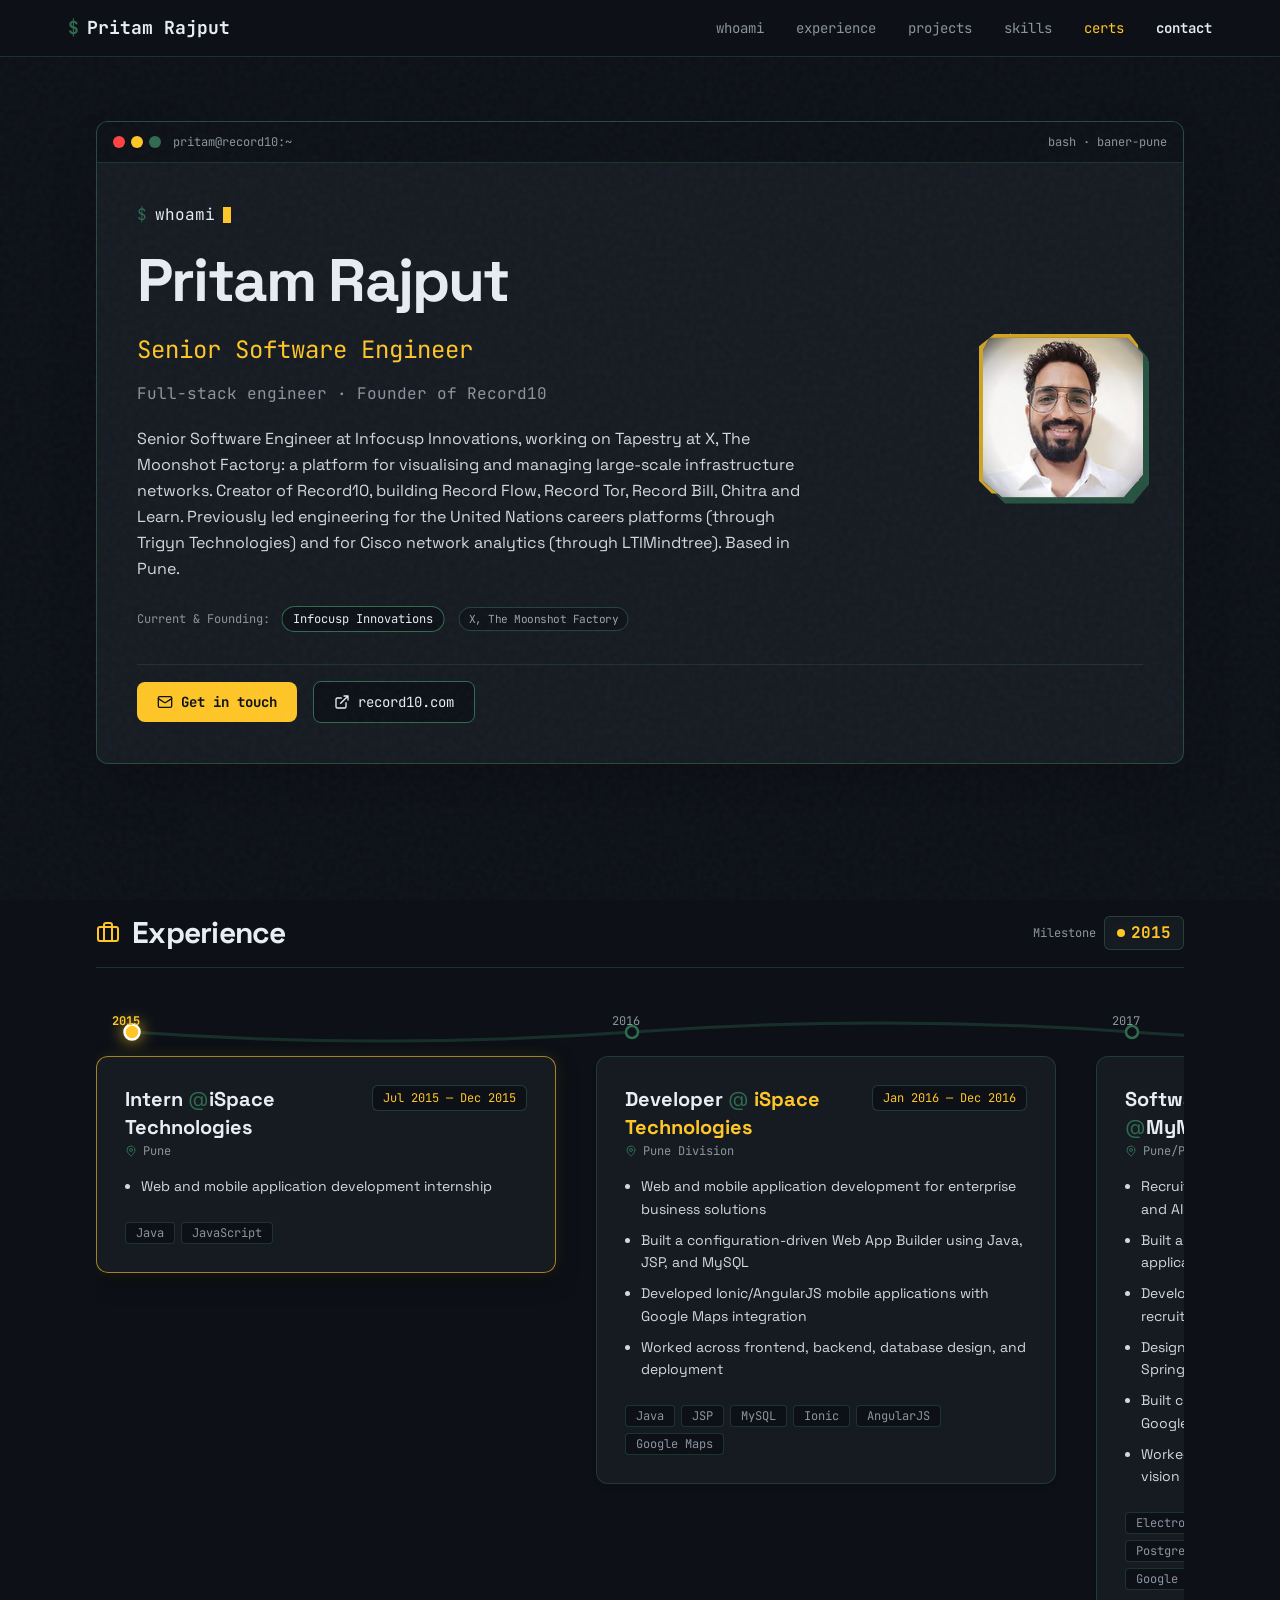
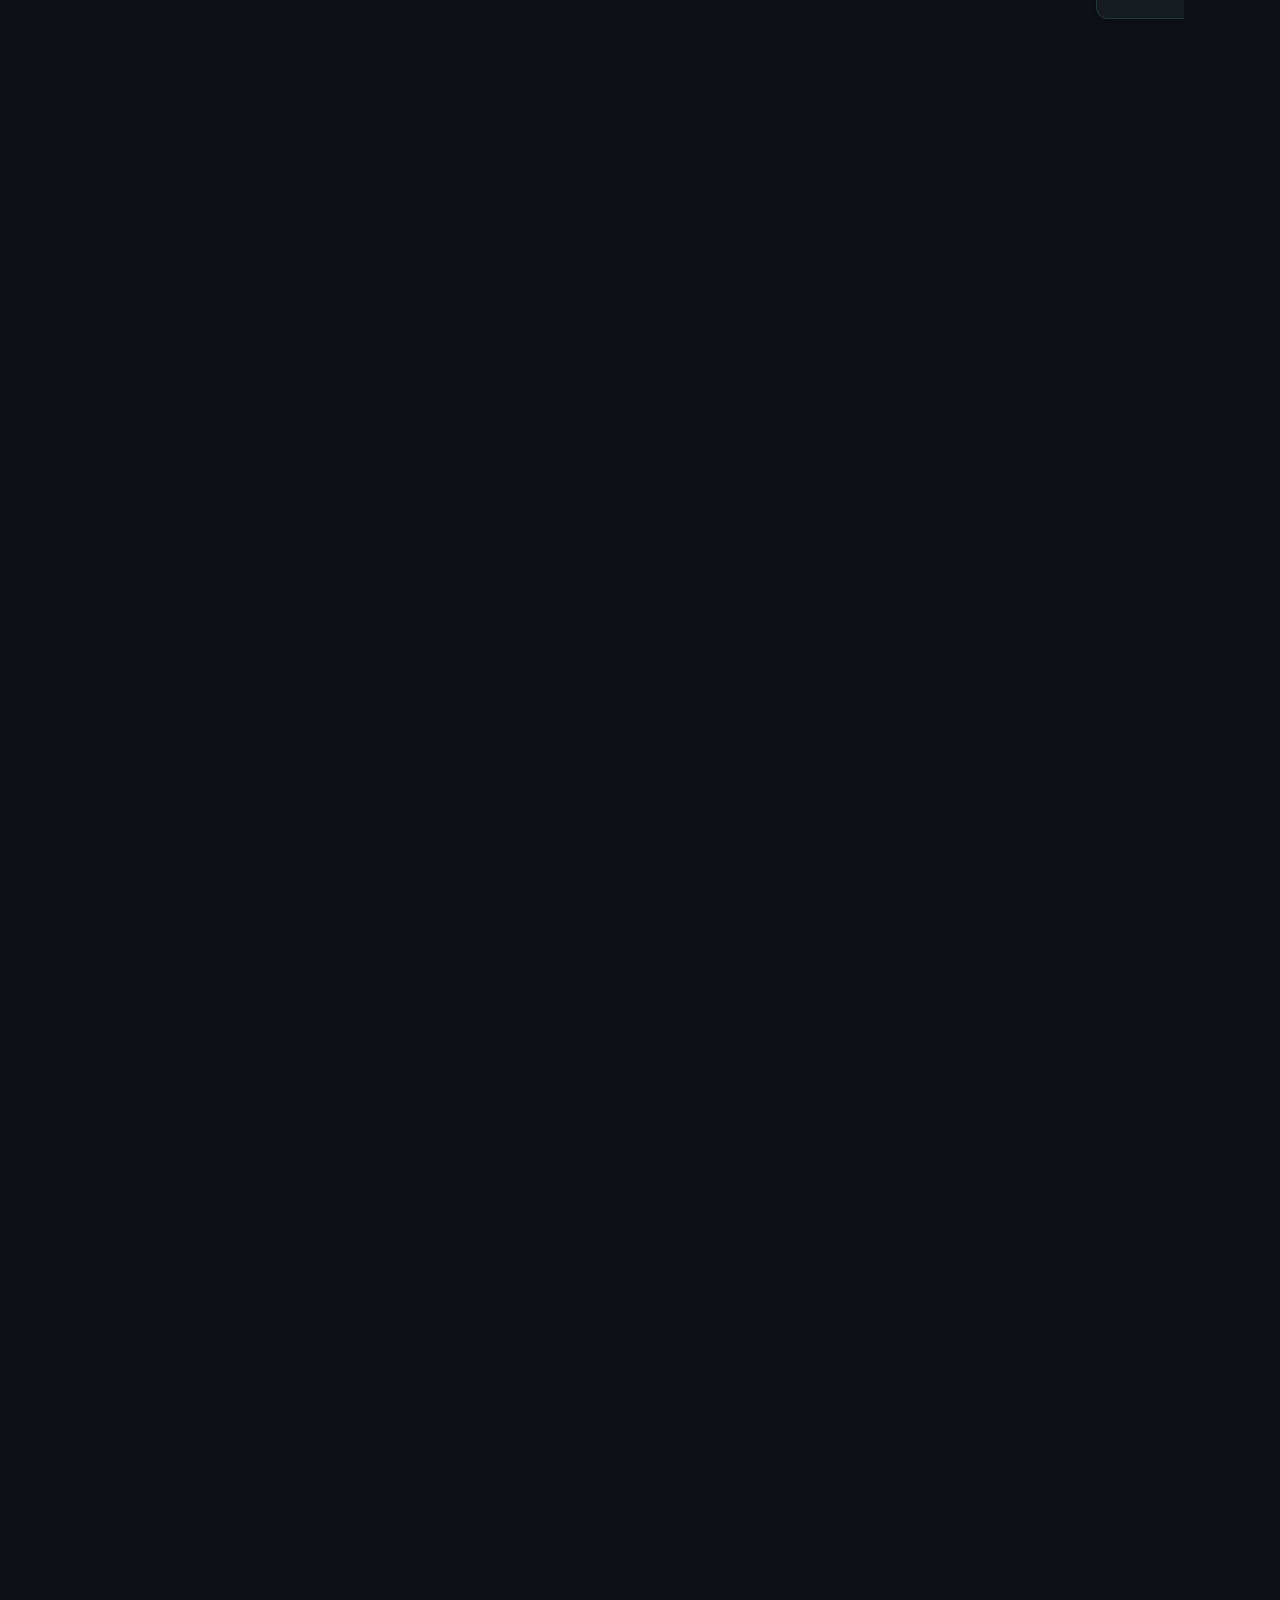
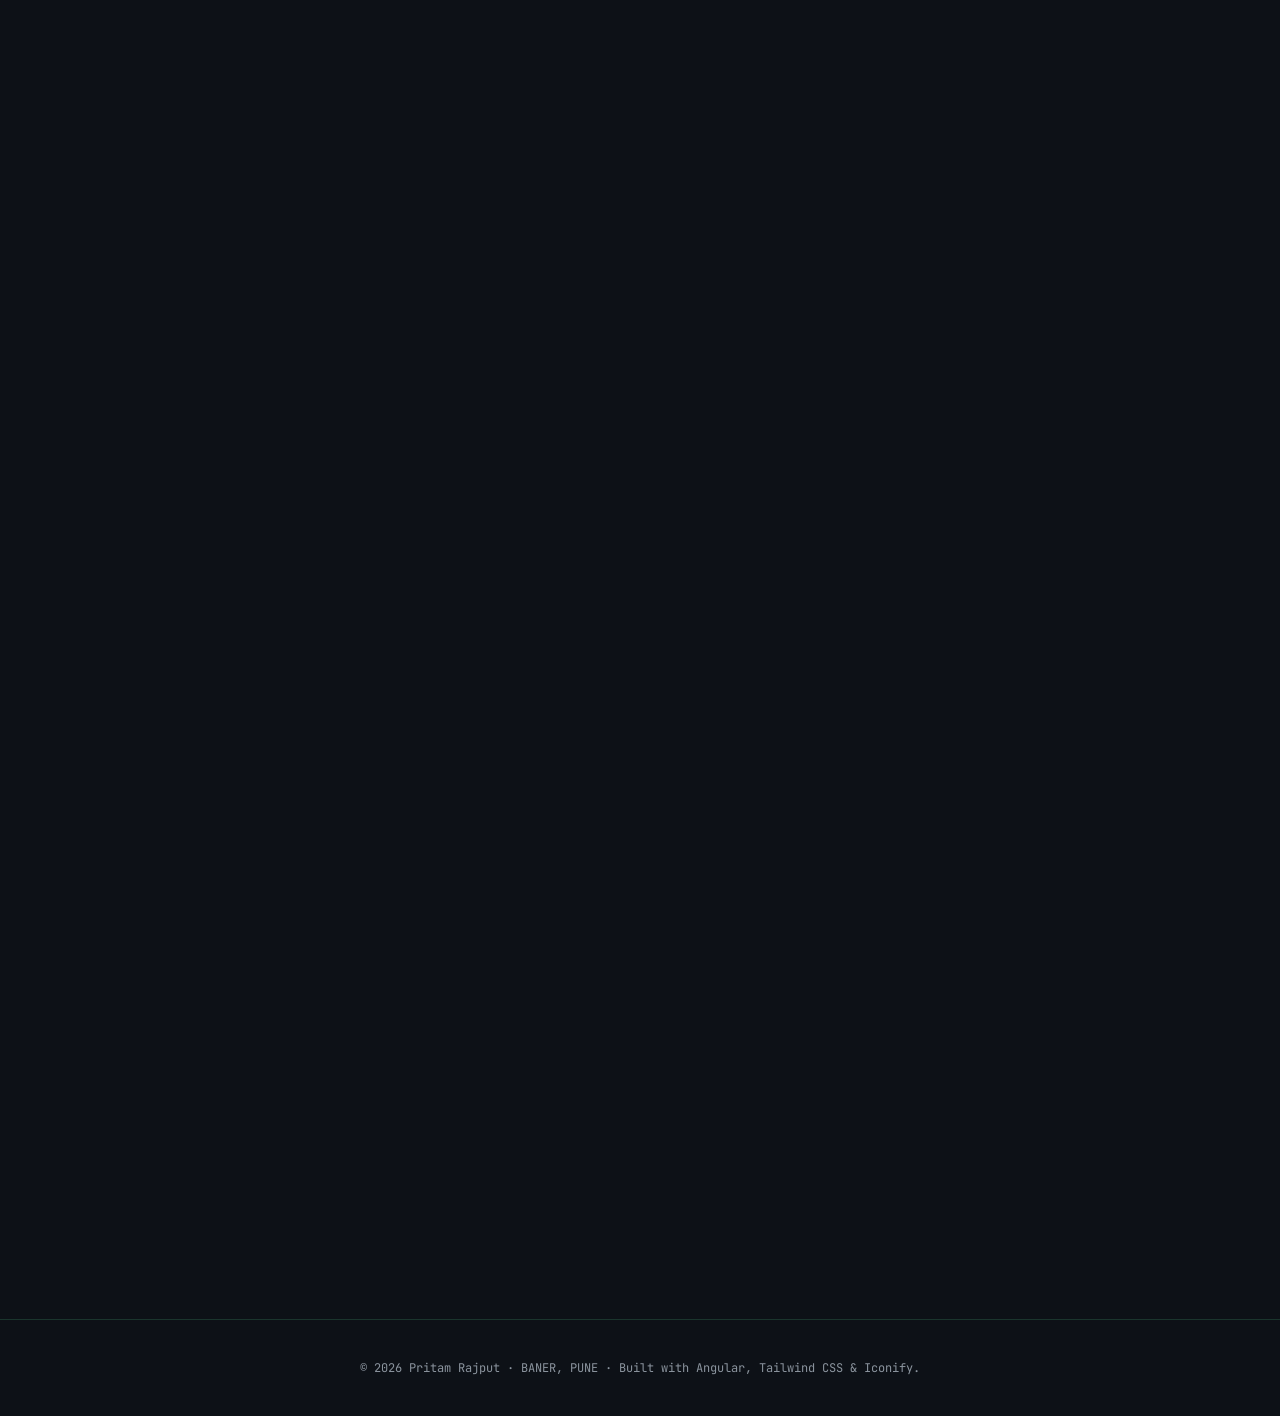
==== commit dd712ccf: "deploy: 2026-11-27 00:24:51 (pritam master 23deec7)" ====
--- a/index.csr.html
+++ b/index.csr.html
@@ -62,8 +62,8 @@
     ]
   }
   </script>
-<link rel="stylesheet" href="styles-KEA4DTRR.css"></head>
+<link rel="stylesheet" href="styles-YWQQ5ZMR.css"></head>
 <body ngcm="">
   <app-root></app-root>
-<script src="polyfills-5CFQRCPP.js" type="module"></script><script src="main-IKUFJGE2.js" type="module"></script></body>
+<script src="polyfills-5CFQRCPP.js" type="module"></script><script src="main-KVOXWVZW.js" type="module"></script></body>
 </html>
--- a/styles-YWQQ5ZMR.css
+++ b/styles-YWQQ5ZMR.css
@@ -0,0 +1 @@
+@charset "UTF-8";@layer properties;@font-face{font-family:Space Grotesk Variable;font-style:normal;font-display:swap;font-weight:300 700;src:url("./media/space-grotesk-vietnamese-wght-normal-UOJE75FD.woff2") format("woff2-variations");unicode-range:U+0102-0103,U+0110-0111,U+0128-0129,U+0168-0169,U+01A0-01A1,U+01AF-01B0,U+0300-0301,U+0303-0304,U+0308-0309,U+0323,U+0329,U+1EA0-1EF9,U+20AB}@font-face{font-family:Space Grotesk Variable;font-style:normal;font-display:swap;font-weight:300 700;src:url("./media/space-grotesk-latin-ext-wght-normal-KWQTIOU2.woff2") format("woff2-variations");unicode-range:U+0100-02BA,U+02BD-02C5,U+02C7-02CC,U+02CE-02D7,U+02DD-02FF,U+0304,U+0308,U+0329,U+1D00-1DBF,U+1E00-1E9F,U+1EF2-1EFF,U+2020,U+20A0-20AB,U+20AD-20C0,U+2113,U+2C60-2C7F,U+A720-A7FF}@font-face{font-family:Space Grotesk Variable;font-style:normal;font-display:swap;font-weight:300 700;src:url("./media/space-grotesk-latin-wght-normal-LIGEH75C.woff2") format("woff2-variations");unicode-range:U+0000-00FF,U+0131,U+0152-0153,U+02BB-02BC,U+02C6,U+02DA,U+02DC,U+0304,U+0308,U+0329,U+2000-206F,U+20AC,U+2122,U+2191,U+2193,U+2212,U+2215,U+FEFF,U+FFFD}@font-face{font-family:JetBrains Mono Variable;font-style:normal;font-display:swap;font-weight:100 800;src:url("./media/jetbrains-mono-cyrillic-ext-wght-normal-BUWC6ZS3.woff2") format("woff2-variations");unicode-range:U+0460-052F,U+1C80-1C8A,U+20B4,U+2DE0-2DFF,U+A640-A69F,U+FE2E-FE2F}@font-face{font-family:JetBrains Mono Variable;font-style:normal;font-display:swap;font-weight:100 800;src:url("./media/jetbrains-mono-cyrillic-wght-normal-ENSFVLK4.woff2") format("woff2-variations");unicode-range:U+0301,U+0400-045F,U+0490-0491,U+04B0-04B1,U+2116}@font-face{font-family:JetBrains Mono Variable;font-style:normal;font-display:swap;font-weight:100 800;src:url("./media/jetbrains-mono-greek-wght-normal-Y3BRZMJV.woff2") format("woff2-variations");unicode-range:U+0370-0377,U+037A-037F,U+0384-038A,U+038C,U+038E-03A1,U+03A3-03FF}@font-face{font-family:JetBrains Mono Variable;font-style:normal;font-display:swap;font-weight:100 800;src:url("./media/jetbrains-mono-vietnamese-wght-normal-SP6EBKAH.woff2") format("woff2-variations");unicode-range:U+0102-0103,U+0110-0111,U+0128-0129,U+0168-0169,U+01A0-01A1,U+01AF-01B0,U+0300-0301,U+0303-0304,U+0308-0309,U+0323,U+0329,U+1EA0-1EF9,U+20AB}@font-face{font-family:JetBrains Mono Variable;font-style:normal;font-display:swap;font-weight:100 800;src:url("./media/jetbrains-mono-latin-ext-wght-normal-TSLVDSQR.woff2") format("woff2-variations");unicode-range:U+0100-02BA,U+02BD-02C5,U+02C7-02CC,U+02CE-02D7,U+02DD-02FF,U+0304,U+0308,U+0329,U+1D00-1DBF,U+1E00-1E9F,U+1EF2-1EFF,U+2020,U+20A0-20AB,U+20AD-20C0,U+2113,U+2C60-2C7F,U+A720-A7FF}@font-face{font-family:JetBrains Mono Variable;font-style:normal;font-display:swap;font-weight:100 800;src:url("./media/jetbrains-mono-latin-wght-normal-VBS632QH.woff2") format("woff2-variations");unicode-range:U+0000-00FF,U+0131,U+0152-0153,U+02BB-02BC,U+02C6,U+02DA,U+02DC,U+0304,U+0308,U+0329,U+2000-206F,U+20AC,U+2122,U+2191,U+2193,U+2212,U+2215,U+FEFF,U+FFFD}@layer theme,base,components,utilities;@layer theme{:root,:host{--font-sans: -apple-system, BlinkMacSystemFont, "Segoe UI", Roboto, "Helvetica Neue", "Noto Sans", Arial, sans-serif, "Apple Color Emoji", "Segoe UI Emoji", "Segoe UI Symbol", "Noto Color Emoji";--font-mono: "JetBrains Mono Variable", monospace;--color-amber-400: oklch(82.8% .189 84.429);--spacing: .25rem;--container-xl: 36rem;--container-2xl: 42rem;--container-6xl: 72rem;--text-xs: .75rem;--text-xs--line-height: calc(1 / .75);--text-sm: .875rem;--text-sm--line-height: calc(1.25 / .875);--text-base: 1rem;--text-base--line-height: 1.5 ;--text-lg: 1.125rem;--text-lg--line-height: calc(1.75 / 1.125);--text-xl: 1.25rem;--text-xl--line-height: calc(1.75 / 1.25);--text-2xl: 1.5rem;--text-2xl--line-height: calc(2 / 1.5);--text-3xl: 1.875rem;--text-3xl--line-height: 1.2 ;--text-4xl: 2.25rem;--text-4xl--line-height: calc(2.5 / 2.25);--text-5xl: 3rem;--text-5xl--line-height: 1;--text-6xl: 3.75rem;--text-6xl--line-height: 1;--font-weight-normal: 400;--font-weight-semibold: 600;--font-weight-bold: 700;--font-weight-extrabold: 800;--tracking-tight: -.025em;--tracking-wider: .05em;--tracking-widest: .1em;--leading-tight: 1.25;--leading-normal: 1.5;--leading-relaxed: 1.625;--radius-md: .375rem;--radius-lg: .5rem;--radius-xl: .75rem;--animate-pulse: pulse 2s cubic-bezier(.4, 0, .6, 1) infinite;--animate-bounce: bounce 1s infinite;--blur-md: 12px;--blur-3xl: 64px;--default-transition-duration: .15s;--default-transition-timing-function: cubic-bezier(.4, 0, .2, 1);--default-font-family: var(--font-sans);--default-mono-font-family: var(--font-mono);--color-ink: #0d1117;--color-panel: #161b22;--color-line: #2f6b4f;--color-text-main: #e6edf3;--color-accent-yellow: #FFC627;--font-display: "Space Grotesk Variable", sans-serif;--spacing-section: clamp(3rem, 6vw, 6rem)}}@layer base{*,:after,:before,::backdrop,::file-selector-button{box-sizing:border-box;margin:0;padding:0;border:0 solid}html,:host{line-height:1.5;-webkit-text-size-adjust:100%;tab-size:4;font-family:var(--default-font-family, -apple-system, BlinkMacSystemFont, "Segoe UI", Roboto, "Helvetica Neue", "Noto Sans", Arial, sans-serif, "Apple Color Emoji", "Segoe UI Emoji", "Segoe UI Symbol", "Noto Color Emoji");font-feature-settings:var(--default-font-feature-settings, normal);font-variation-settings:var(--default-font-variation-settings, normal);-webkit-tap-highlight-color:transparent}hr{height:0;color:inherit;border-top-width:1px}abbr:where([title]){-webkit-text-decoration:underline dotted;text-decoration:underline dotted}h1,h2,h3,h4,h5,h6{font-size:inherit;font-weight:inherit}a{color:inherit;-webkit-text-decoration:inherit;text-decoration:inherit}b,strong{font-weight:bolder}code,kbd,samp,pre{font-family:var(--default-mono-font-family, ui-monospace, SFMono-Regular, Menlo, Monaco, Consolas, "Liberation Mono", "Courier New", monospace);font-feature-settings:var(--default-mono-font-feature-settings, normal);font-variation-settings:var(--default-mono-font-variation-settings, normal);font-size:1em}small{font-size:80%}sub,sup{font-size:75%;line-height:0;position:relative;vertical-align:baseline}sub{bottom:-.25em}sup{top:-.5em}table{text-indent:0;border-color:inherit;border-collapse:collapse}:-moz-focusring:where(:not(iframe)){outline:auto}progress{vertical-align:baseline}summary{display:list-item}ol,ul,menu{list-style:none}img,svg,video,canvas,audio,iframe,embed,object{display:block;vertical-align:middle}img,video{max-width:100%;height:auto}button,input,select,optgroup,textarea,::file-selector-button{font:inherit;font-feature-settings:inherit;font-variation-settings:inherit;letter-spacing:inherit;color:inherit;border-radius:0;background-color:transparent;opacity:1}:where(select:is([multiple],[size])) optgroup{font-weight:bolder}:where(select:is([multiple],[size])) optgroup option{padding-inline-start:20px}::file-selector-button{margin-inline-end:4px}::placeholder{opacity:1}@supports (not (-webkit-appearance: -apple-pay-button)) or (contain-intrinsic-size: 1px){::placeholder{color:currentcolor}@supports (color: color-mix(in lab,red,red)){::placeholder{color:color-mix(in oklab,currentcolor 50%,transparent)}}}textarea{resize:vertical}::-webkit-search-decoration{-webkit-appearance:none}::-webkit-date-and-time-value{min-height:1lh;text-align:inherit}::-webkit-datetime-edit{display:inline-flex}::-webkit-datetime-edit-fields-wrapper{padding:0}::-webkit-datetime-edit,::-webkit-datetime-edit-year-field,::-webkit-datetime-edit-month-field,::-webkit-datetime-edit-day-field,::-webkit-datetime-edit-hour-field,::-webkit-datetime-edit-minute-field,::-webkit-datetime-edit-second-field,::-webkit-datetime-edit-millisecond-field,::-webkit-datetime-edit-meridiem-field{padding-block:0}::-webkit-calendar-picker-indicator{line-height:1}:-moz-ui-invalid{box-shadow:none}button,input:where([type=button],[type=reset],[type=submit]),::file-selector-button{appearance:button}::-webkit-inner-spin-button,::-webkit-outer-spin-button{height:auto}[hidden]:where(:not([hidden=until-found])){display:none!important}}@layer utilities{.pointer-events-none{pointer-events:none}.visible{visibility:visible}.sr-only{position:absolute;width:1px;height:1px;padding:0;margin:-1px;overflow:hidden;clip-path:inset(50%);white-space:nowrap;border-width:0}.absolute{position:absolute}.fixed{position:fixed}.relative{position:relative}.static{position:static}.sticky{position:sticky}.inset-0{inset:0}.-top-16{top:calc(var(--spacing) * -16)}.top-0{top:0}.top-1\.5{top:calc(var(--spacing) * 1.5)}.top-full{top:100%}.-right-16{right:calc(var(--spacing) * -16)}.right-0{right:0}.-bottom-16{bottom:calc(var(--spacing) * -16)}.bottom-0{bottom:0}.-left-16{left:calc(var(--spacing) * -16)}.-left-\[31px\]{left:-31px}.left-0{left:0}.isolate{isolation:isolate}.-z-10{z-index:-10}.z-0{z-index:0}.z-10{z-index:10}.z-50{z-index:50}.float-end{float:inline-end}.container{width:100%}@media(width>=40rem){.container{max-width:40rem}}@media(width>=48rem){.container{max-width:48rem}}@media(width>=64rem){.container{max-width:64rem}}@media(width>=80rem){.container{max-width:80rem}}@media(width>=96rem){.container{max-width:96rem}}.m-0{margin:0}.mx-auto{margin-inline:auto}.me-4{margin-inline-end:calc(var(--spacing) * 4)}.-mt-3\.5{margin-top:calc(var(--spacing) * -3.5)}.mt-0\.5{margin-top:calc(var(--spacing) * .5)}.mt-1{margin-top:var(--spacing)}.mt-3{margin-top:calc(var(--spacing) * 3)}.mt-8{margin-top:calc(var(--spacing) * 8)}.mr-1{margin-right:var(--spacing)}.mr-1\.5{margin-right:calc(var(--spacing) * 1.5)}.-ml-3\.5{margin-left:calc(var(--spacing) * -3.5)}.ml-1{margin-left:var(--spacing)}.ml-4{margin-left:calc(var(--spacing) * 4)}.ml-auto{margin-left:auto}.icon-\[lucide--arrow-up-right\]{display:inline-block;width:1em;height:1em;background-color:currentColor;-webkit-mask-image:var(--svg);mask-image:var(--svg);-webkit-mask-repeat:no-repeat;mask-repeat:no-repeat;-webkit-mask-size:100% 100%;mask-size:100% 100%;--svg: url("data:image/svg+xml,%3Csvg xmlns='http://www.w3.org/2000/svg' viewBox='0 0 24 24' width='24' height='24'%3E%3Cpath fill='none' stroke='black' stroke-linecap='round' stroke-linejoin='round' stroke-width='2' d='M7 7h10v10M7 17L17 7'/%3E%3C/svg%3E")}.icon-\[lucide--award\]{display:inline-block;width:1em;height:1em;background-color:currentColor;-webkit-mask-image:var(--svg);mask-image:var(--svg);-webkit-mask-repeat:no-repeat;mask-repeat:no-repeat;-webkit-mask-size:100% 100%;mask-size:100% 100%;--svg: url("data:image/svg+xml,%3Csvg xmlns='http://www.w3.org/2000/svg' viewBox='0 0 24 24' width='24' height='24'%3E%3Cg fill='none' stroke='black' stroke-linecap='round' stroke-linejoin='round' stroke-width='2'%3E%3Cpath d='m15.477 12.89l1.515 8.526a.5.5 0 0 1-.81.47l-3.58-2.687a1 1 0 0 0-1.197 0l-3.586 2.686a.5.5 0 0 1-.81-.469l1.514-8.526'/%3E%3Ccircle cx='12' cy='8' r='6'/%3E%3C/g%3E%3C/svg%3E")}.icon-\[lucide--badge-check\]{display:inline-block;width:1em;height:1em;background-color:currentColor;-webkit-mask-image:var(--svg);mask-image:var(--svg);-webkit-mask-repeat:no-repeat;mask-repeat:no-repeat;-webkit-mask-size:100% 100%;mask-size:100% 100%;--svg: url("data:image/svg+xml,%3Csvg xmlns='http://www.w3.org/2000/svg' viewBox='0 0 24 24' width='24' height='24'%3E%3Cg fill='none' stroke='black' stroke-linecap='round' stroke-linejoin='round' stroke-width='2'%3E%3Cpath d='M3.85 8.62a4 4 0 0 1 4.78-4.77a4 4 0 0 1 6.74 0a4 4 0 0 1 4.78 4.78a4 4 0 0 1 0 6.74a4 4 0 0 1-4.77 4.78a4 4 0 0 1-6.75 0a4 4 0 0 1-4.78-4.77a4 4 0 0 1 0-6.76'/%3E%3Cpath d='m16 9l-5.5 5.5L8 12'/%3E%3C/g%3E%3C/svg%3E")}.icon-\[lucide--book-open\]{display:inline-block;width:1em;height:1em;background-color:currentColor;-webkit-mask-image:var(--svg);mask-image:var(--svg);-webkit-mask-repeat:no-repeat;mask-repeat:no-repeat;-webkit-mask-size:100% 100%;mask-size:100% 100%;--svg: url("data:image/svg+xml,%3Csvg xmlns='http://www.w3.org/2000/svg' viewBox='0 0 24 24' width='24' height='24'%3E%3Cpath fill='none' stroke='black' stroke-linecap='round' stroke-linejoin='round' stroke-width='2' d='M12 5v16m8.001-2A2 2 0 0 0 22 17V5a2 2 0 0 0-1.999-2L16 3.002A5 5 0 0 0 12 5a5 5 0 0 0-4-2H4a2 2 0 0 0-2 2v12a2 2 0 0 0 1.999 2H8a5 5 0 0 1 4 2a5 5 0 0 1 4-2z'/%3E%3C/svg%3E")}.icon-\[lucide--briefcase\]{display:inline-block;width:1em;height:1em;background-color:currentColor;-webkit-mask-image:var(--svg);mask-image:var(--svg);-webkit-mask-repeat:no-repeat;mask-repeat:no-repeat;-webkit-mask-size:100% 100%;mask-size:100% 100%;--svg: url("data:image/svg+xml,%3Csvg xmlns='http://www.w3.org/2000/svg' viewBox='0 0 24 24' width='24' height='24'%3E%3Cg fill='none' stroke='black' stroke-linecap='round' stroke-linejoin='round' stroke-width='2'%3E%3Cpath d='M16 20V4a2 2 0 0 0-2-2h-4a2 2 0 0 0-2 2v16'/%3E%3Crect width='20' height='14' x='2' y='6' rx='2'/%3E%3C/g%3E%3C/svg%3E")}.icon-\[lucide--chevron-down\]{display:inline-block;width:1em;height:1em;background-color:currentColor;-webkit-mask-image:var(--svg);mask-image:var(--svg);-webkit-mask-repeat:no-repeat;mask-repeat:no-repeat;-webkit-mask-size:100% 100%;mask-size:100% 100%;--svg: url("data:image/svg+xml,%3Csvg xmlns='http://www.w3.org/2000/svg' viewBox='0 0 24 24' width='24' height='24'%3E%3Cpath fill='none' stroke='black' stroke-linecap='round' stroke-linejoin='round' stroke-width='2' d='m6 9l6 6l6-6'/%3E%3C/svg%3E")}.icon-\[lucide--chevron-right\]{display:inline-block;width:1em;height:1em;background-color:currentColor;-webkit-mask-image:var(--svg);mask-image:var(--svg);-webkit-mask-repeat:no-repeat;mask-repeat:no-repeat;-webkit-mask-size:100% 100%;mask-size:100% 100%;--svg: url("data:image/svg+xml,%3Csvg xmlns='http://www.w3.org/2000/svg' viewBox='0 0 24 24' width='24' height='24'%3E%3Cpath fill='none' stroke='black' stroke-linecap='round' stroke-linejoin='round' stroke-width='2' d='m9 18l6-6l-6-6'/%3E%3C/svg%3E")}.icon-\[lucide--cpu\]{display:inline-block;width:1em;height:1em;background-color:currentColor;-webkit-mask-image:var(--svg);mask-image:var(--svg);-webkit-mask-repeat:no-repeat;mask-repeat:no-repeat;-webkit-mask-size:100% 100%;mask-size:100% 100%;--svg: url("data:image/svg+xml,%3Csvg xmlns='http://www.w3.org/2000/svg' viewBox='0 0 24 24' width='24' height='24'%3E%3Cg fill='none' stroke='black' stroke-linecap='round' stroke-linejoin='round' stroke-width='2'%3E%3Cpath d='M12 20v2m0-20v2m5 16v2m0-20v2M2 12h2m-2 5h2M2 7h2m16 5h2m-2 5h2M20 7h2M7 20v2M7 2v2'/%3E%3Crect width='16' height='16' x='4' y='4' rx='2'/%3E%3Crect width='8' height='8' x='8' y='8' rx='1'/%3E%3C/g%3E%3C/svg%3E")}.icon-\[lucide--external-link\]{display:inline-block;width:1em;height:1em;background-color:currentColor;-webkit-mask-image:var(--svg);mask-image:var(--svg);-webkit-mask-repeat:no-repeat;mask-repeat:no-repeat;-webkit-mask-size:100% 100%;mask-size:100% 100%;--svg: url("data:image/svg+xml,%3Csvg xmlns='http://www.w3.org/2000/svg' viewBox='0 0 24 24' width='24' height='24'%3E%3Cpath fill='none' stroke='black' stroke-linecap='round' stroke-linejoin='round' stroke-width='2' d='M15 3h6v6m-11 5L21 3m-3 10v6a2 2 0 0 1-2 2H5a2 2 0 0 1-2-2V8a2 2 0 0 1 2-2h6'/%3E%3C/svg%3E")}.icon-\[lucide--folder-git-2\]{display:inline-block;width:1em;height:1em;background-color:currentColor;-webkit-mask-image:var(--svg);mask-image:var(--svg);-webkit-mask-repeat:no-repeat;mask-repeat:no-repeat;-webkit-mask-size:100% 100%;mask-size:100% 100%;--svg: url("data:image/svg+xml,%3Csvg xmlns='http://www.w3.org/2000/svg' viewBox='0 0 24 24' width='24' height='24'%3E%3Cg fill='none' stroke='black' stroke-linecap='round' stroke-linejoin='round' stroke-width='2'%3E%3Cpath d='M18 19a5 5 0 0 1-5-5v8'/%3E%3Cpath d='M9 20H4a2 2 0 0 1-2-2V5a2 2 0 0 1 2-2h3.9a2 2 0 0 1 1.69.9l.81 1.2a2 2 0 0 0 1.67.9H20a2 2 0 0 1 2 2v5'/%3E%3Ccircle cx='13' cy='12' r='2'/%3E%3Ccircle cx='20' cy='19' r='2'/%3E%3C/g%3E%3C/svg%3E")}.icon-\[lucide--globe\]{display:inline-block;width:1em;height:1em;background-color:currentColor;-webkit-mask-image:var(--svg);mask-image:var(--svg);-webkit-mask-repeat:no-repeat;mask-repeat:no-repeat;-webkit-mask-size:100% 100%;mask-size:100% 100%;--svg: url("data:image/svg+xml,%3Csvg xmlns='http://www.w3.org/2000/svg' viewBox='0 0 24 24' width='24' height='24'%3E%3Cg fill='none' stroke='black' stroke-linecap='round' stroke-linejoin='round' stroke-width='2'%3E%3Ccircle cx='12' cy='12' r='10'/%3E%3Cpath d='M12 2a14.5 14.5 0 0 0 0 20a14.5 14.5 0 0 0 0-20M2 12h20'/%3E%3C/g%3E%3C/svg%3E")}.icon-\[lucide--graduation-cap\]{display:inline-block;width:1em;height:1em;background-color:currentColor;-webkit-mask-image:var(--svg);mask-image:var(--svg);-webkit-mask-repeat:no-repeat;mask-repeat:no-repeat;-webkit-mask-size:100% 100%;mask-size:100% 100%;--svg: url("data:image/svg+xml,%3Csvg xmlns='http://www.w3.org/2000/svg' viewBox='0 0 24 24' width='24' height='24'%3E%3Cg fill='none' stroke='black' stroke-linecap='round' stroke-linejoin='round' stroke-width='2'%3E%3Cpath d='M21.42 10.922a1 1 0 0 0-.019-1.838L12.83 5.18a2 2 0 0 0-1.66 0L2.6 9.08a1 1 0 0 0 0 1.832l8.57 3.908a2 2 0 0 0 1.66 0zM22 10v6'/%3E%3Cpath d='M6 12.5V16a6 3 0 0 0 12 0v-3.5'/%3E%3C/g%3E%3C/svg%3E")}.icon-\[lucide--image\]{display:inline-block;width:1em;height:1em;background-color:currentColor;-webkit-mask-image:var(--svg);mask-image:var(--svg);-webkit-mask-repeat:no-repeat;mask-repeat:no-repeat;-webkit-mask-size:100% 100%;mask-size:100% 100%;--svg: url("data:image/svg+xml,%3Csvg xmlns='http://www.w3.org/2000/svg' viewBox='0 0 24 24' width='24' height='24'%3E%3Cg fill='none' stroke='black' stroke-linecap='round' stroke-linejoin='round' stroke-width='2'%3E%3Crect width='18' height='18' x='3' y='3' rx='2' ry='2'/%3E%3Ccircle cx='9' cy='9' r='2'/%3E%3Cpath d='m21 15l-3.086-3.086a2 2 0 0 0-2.828 0L6 21'/%3E%3C/g%3E%3C/svg%3E")}.icon-\[lucide--mail\]{display:inline-block;width:1em;height:1em;background-color:currentColor;-webkit-mask-image:var(--svg);mask-image:var(--svg);-webkit-mask-repeat:no-repeat;mask-repeat:no-repeat;-webkit-mask-size:100% 100%;mask-size:100% 100%;--svg: url("data:image/svg+xml,%3Csvg xmlns='http://www.w3.org/2000/svg' viewBox='0 0 24 24' width='24' height='24'%3E%3Cg fill='none' stroke='black' stroke-linecap='round' stroke-linejoin='round' stroke-width='2'%3E%3Cpath d='m22 7l-8.991 5.727a2 2 0 0 1-2.009 0L2 7'/%3E%3Crect width='20' height='16' x='2' y='4' rx='2'/%3E%3C/g%3E%3C/svg%3E")}.icon-\[lucide--map-pin\]{display:inline-block;width:1em;height:1em;background-color:currentColor;-webkit-mask-image:var(--svg);mask-image:var(--svg);-webkit-mask-repeat:no-repeat;mask-repeat:no-repeat;-webkit-mask-size:100% 100%;mask-size:100% 100%;--svg: url("data:image/svg+xml,%3Csvg xmlns='http://www.w3.org/2000/svg' viewBox='0 0 24 24' width='24' height='24'%3E%3Cg fill='none' stroke='black' stroke-linecap='round' stroke-linejoin='round' stroke-width='2'%3E%3Cpath d='M20 10c0 4.993-5.539 10.193-7.399 11.799a1 1 0 0 1-1.202 0C9.539 20.193 4 14.993 4 10a8 8 0 0 1 16 0'/%3E%3Ccircle cx='12' cy='10' r='3'/%3E%3C/g%3E%3C/svg%3E")}.icon-\[lucide--menu\]{display:inline-block;width:1em;height:1em;background-color:currentColor;-webkit-mask-image:var(--svg);mask-image:var(--svg);-webkit-mask-repeat:no-repeat;mask-repeat:no-repeat;-webkit-mask-size:100% 100%;mask-size:100% 100%;--svg: url("data:image/svg+xml,%3Csvg xmlns='http://www.w3.org/2000/svg' viewBox='0 0 24 24' width='24' height='24'%3E%3Cpath fill='none' stroke='black' stroke-linecap='round' stroke-linejoin='round' stroke-width='2' d='M4 5h16M4 12h16M4 19h16'/%3E%3C/svg%3E")}.icon-\[lucide--receipt\]{display:inline-block;width:1em;height:1em;background-color:currentColor;-webkit-mask-image:var(--svg);mask-image:var(--svg);-webkit-mask-repeat:no-repeat;mask-repeat:no-repeat;-webkit-mask-size:100% 100%;mask-size:100% 100%;--svg: url("data:image/svg+xml,%3Csvg xmlns='http://www.w3.org/2000/svg' viewBox='0 0 24 24' width='24' height='24'%3E%3Cg fill='none' stroke='black' stroke-linecap='round' stroke-linejoin='round' stroke-width='2'%3E%3Cpath d='M12 17V7m4 1h-6a2 2 0 0 0 0 4h4a2 2 0 0 1 0 4H8'/%3E%3Cpath d='M4 3a1 1 0 0 1 1-1a1.3 1.3 0 0 1 .7.2l.933.6a1.3 1.3 0 0 0 1.4 0l.934-.6a1.3 1.3 0 0 1 1.4 0l.933.6a1.3 1.3 0 0 0 1.4 0l.933-.6a1.3 1.3 0 0 1 1.4 0l.934.6a1.3 1.3 0 0 0 1.4 0l.933-.6A1.3 1.3 0 0 1 19 2a1 1 0 0 1 1 1v18a1 1 0 0 1-1 1a1.3 1.3 0 0 1-.7-.2l-.933-.6a1.3 1.3 0 0 0-1.4 0l-.934.6a1.3 1.3 0 0 1-1.4 0l-.933-.6a1.3 1.3 0 0 0-1.4 0l-.933.6a1.3 1.3 0 0 1-1.4 0l-.934-.6a1.3 1.3 0 0 0-1.4 0l-.933.6a1.3 1.3 0 0 1-.7.2a1 1 0 0 1-1-1z'/%3E%3C/g%3E%3C/svg%3E")}.icon-\[lucide--shield-check\]{display:inline-block;width:1em;height:1em;background-color:currentColor;-webkit-mask-image:var(--svg);mask-image:var(--svg);-webkit-mask-repeat:no-repeat;mask-repeat:no-repeat;-webkit-mask-size:100% 100%;mask-size:100% 100%;--svg: url("data:image/svg+xml,%3Csvg xmlns='http://www.w3.org/2000/svg' viewBox='0 0 24 24' width='24' height='24'%3E%3Cg fill='none' stroke='black' stroke-linecap='round' stroke-linejoin='round' stroke-width='2'%3E%3Cpath d='M20 13c0 5-3.5 7.5-7.66 8.95a1 1 0 0 1-.67-.01C7.5 20.5 4 18 4 13V6a1 1 0 0 1 1-1c2 0 4.5-1.2 6.24-2.72a1.17 1.17 0 0 1 1.52 0C14.51 3.81 17 5 19 5a1 1 0 0 1 1 1z'/%3E%3Cpath d='m9 12l2 2l4-4'/%3E%3C/g%3E%3C/svg%3E")}.icon-\[lucide--workflow\]{display:inline-block;width:1em;height:1em;background-color:currentColor;-webkit-mask-image:var(--svg);mask-image:var(--svg);-webkit-mask-repeat:no-repeat;mask-repeat:no-repeat;-webkit-mask-size:100% 100%;mask-size:100% 100%;--svg: url("data:image/svg+xml,%3Csvg xmlns='http://www.w3.org/2000/svg' viewBox='0 0 24 24' width='24' height='24'%3E%3Cg fill='none' stroke='black' stroke-linecap='round' stroke-linejoin='round' stroke-width='2'%3E%3Crect width='8' height='8' x='3' y='3' rx='2'/%3E%3Cpath d='M7 11v4a2 2 0 0 0 2 2h4'/%3E%3Crect width='8' height='8' x='13' y='13' rx='2'/%3E%3C/g%3E%3C/svg%3E")}.icon-\[lucide--x\]{display:inline-block;width:1em;height:1em;background-color:currentColor;-webkit-mask-image:var(--svg);mask-image:var(--svg);-webkit-mask-repeat:no-repeat;mask-repeat:no-repeat;-webkit-mask-size:100% 100%;mask-size:100% 100%;--svg: url("data:image/svg+xml,%3Csvg xmlns='http://www.w3.org/2000/svg' viewBox='0 0 24 24' width='24' height='24'%3E%3Cpath fill='none' stroke='black' stroke-linecap='round' stroke-linejoin='round' stroke-width='2' d='M18 6L6 18M6 6l12 12'/%3E%3C/svg%3E")}.icon-\[simple-icons--amazonwebservices\]{display:inline-block;width:1em;height:1em;background-color:currentColor;-webkit-mask-image:var(--svg);mask-image:var(--svg);-webkit-mask-repeat:no-repeat;mask-repeat:no-repeat;-webkit-mask-size:100% 100%;mask-size:100% 100%;--svg: url("data:image/svg+xml,%3Csvg xmlns='http://www.w3.org/2000/svg' viewBox='0 0 24 24' width='24' height='24'%3E%3Cpath fill='black' d='M6.763 10.036q.002.446.088.71c.064.176.144.368.256.576c.04.063.056.127.056.183q.002.12-.152.24l-.503.335a.4.4 0 0 1-.208.072q-.12-.002-.239-.112a2.5 2.5 0 0 1-.287-.375a6 6 0 0 1-.248-.471q-.934 1.101-2.347 1.101c-.67 0-1.205-.191-1.596-.574q-.588-.575-.59-1.533c0-.678.239-1.23.726-1.644c.487-.415 1.133-.623 1.955-.623c.272 0 .551.024.846.064c.296.04.6.104.918.176v-.583q-.001-.909-.375-1.277c-.255-.248-.686-.367-1.3-.367c-.28 0-.568.031-.863.103q-.443.106-.862.272a2 2 0 0 1-.28.104a.5.5 0 0 1-.127.023q-.168.002-.168-.247v-.391c0-.128.016-.224.056-.28a.6.6 0 0 1 .224-.167a4.6 4.6 0 0 1 1.005-.36a4.8 4.8 0 0 1 1.246-.151c.95 0 1.644.216 2.091.647q.66.645.662 1.963v2.586zm-3.24 1.214c.263 0 .534-.048.822-.144a1.8 1.8 0 0 0 .758-.51a1.3 1.3 0 0 0 .272-.512c.047-.191.08-.423.08-.694v-.335a7 7 0 0 0-.735-.136a6 6 0 0 0-.75-.048c-.535 0-.926.104-1.19.32c-.263.215-.39.518-.39.917c0 .375.095.655.295.846c.191.2.47.296.838.296m6.41.862c-.144 0-.24-.024-.304-.08c-.064-.048-.12-.16-.168-.311L7.586 5.55a1.4 1.4 0 0 1-.072-.32c0-.128.064-.2.191-.2h.783q.227-.001.31.08c.065.048.113.16.16.312l1.342 5.284l1.245-5.284q.058-.24.151-.312a.55.55 0 0 1 .32-.08h.638c.152 0 .256.025.32.08c.063.048.12.16.151.312l1.261 5.348l1.381-5.348q.074-.24.16-.312a.52.52 0 0 1 .311-.08h.743c.127 0 .2.065.2.2c0 .04-.009.08-.017.128a1 1 0 0 1-.056.2l-1.923 6.17q-.072.24-.168.311a.5.5 0 0 1-.303.08h-.687c-.151 0-.255-.024-.32-.08c-.063-.056-.119-.16-.15-.32l-1.238-5.148l-1.23 5.14c-.04.16-.087.264-.15.32c-.065.056-.177.08-.32.08zm10.256.215c-.415 0-.83-.048-1.229-.143c-.399-.096-.71-.2-.918-.32c-.128-.071-.215-.151-.247-.223a.6.6 0 0 1-.048-.224v-.407c0-.167.064-.247.183-.247q.072 0 .144.024c.048.016.12.048.2.08q.408.181.878.279c.319.064.63.096.95.096c.502 0 .894-.088 1.165-.264a.86.86 0 0 0 .415-.758a.78.78 0 0 0-.215-.559c-.144-.151-.416-.287-.807-.415l-1.157-.36c-.583-.183-1.014-.454-1.277-.813a1.9 1.9 0 0 1-.4-1.158q0-.502.216-.886c.144-.255.335-.479.575-.654c.24-.184.51-.32.83-.415c.32-.096.655-.136 1.006-.136c.175 0 .359.008.535.032c.183.024.35.056.518.088q.24.058.455.127q.216.072.336.144a.7.7 0 0 1 .24.2a.43.43 0 0 1 .071.263v.375q-.002.254-.184.256a.8.8 0 0 1-.303-.096a3.65 3.65 0 0 0-1.532-.311c-.455 0-.815.071-1.062.223s-.375.383-.375.71c0 .224.08.416.24.567c.159.152.454.304.877.44l1.134.358c.574.184.99.44 1.237.767s.367.702.367 1.117c0 .343-.072.655-.207.926a2.2 2.2 0 0 1-.583.703c-.248.2-.543.343-.886.447c-.36.111-.734.167-1.142.167m1.509 3.88c-2.626 1.94-6.442 2.969-9.722 2.969c-4.598 0-8.74-1.7-11.87-4.526c-.247-.223-.024-.527.272-.351c3.384 1.963 7.559 3.153 11.877 3.153c2.914 0 6.114-.607 9.06-1.852c.439-.2.814.287.383.607m1.094-1.246c-.336-.43-2.22-.207-3.074-.103c-.255.032-.295-.192-.063-.36c1.5-1.053 3.967-.75 4.254-.399c.287.36-.08 2.826-1.485 4.007c-.215.184-.423.088-.327-.151c.32-.79 1.03-2.57.695-2.994'/%3E%3C/svg%3E")}.icon-\[simple-icons--angular\]{display:inline-block;width:1em;height:1em;background-color:currentColor;-webkit-mask-image:var(--svg);mask-image:var(--svg);-webkit-mask-repeat:no-repeat;mask-repeat:no-repeat;-webkit-mask-size:100% 100%;mask-size:100% 100%;--svg: url("data:image/svg+xml,%3Csvg xmlns='http://www.w3.org/2000/svg' viewBox='0 0 24 24' width='24' height='24'%3E%3Cpath fill='black' d='M16.712 17.711H7.288l-1.204 2.916L12 24l5.916-3.373zM14.692 0l7.832 16.855l.814-12.856zM9.308 0L.662 3.999l.814 12.856zm-.405 13.93h6.198L12 6.396z'/%3E%3C/svg%3E")}.icon-\[simple-icons--anthropic\]{display:inline-block;width:1em;height:1em;background-color:currentColor;-webkit-mask-image:var(--svg);mask-image:var(--svg);-webkit-mask-repeat:no-repeat;mask-repeat:no-repeat;-webkit-mask-size:100% 100%;mask-size:100% 100%;--svg: url("data:image/svg+xml,%3Csvg xmlns='http://www.w3.org/2000/svg' viewBox='0 0 24 24' width='24' height='24'%3E%3Cpath fill='black' d='M17.304 3.541h-3.672l6.696 16.918H24Zm-10.608 0L0 20.459h3.744l1.37-3.553h7.005l1.369 3.553h3.744L10.536 3.541Zm-.371 10.223L8.616 7.82l2.291 5.945Z'/%3E%3C/svg%3E")}.icon-\[simple-icons--astro\]{display:inline-block;width:1em;height:1em;background-color:currentColor;-webkit-mask-image:var(--svg);mask-image:var(--svg);-webkit-mask-repeat:no-repeat;mask-repeat:no-repeat;-webkit-mask-size:100% 100%;mask-size:100% 100%;--svg: url("data:image/svg+xml,%3Csvg xmlns='http://www.w3.org/2000/svg' viewBox='0 0 24 24' width='24' height='24'%3E%3Cpath fill='black' d='M8.358 20.162c-1.186-1.07-1.532-3.316-1.038-4.944c.856 1.026 2.043 1.352 3.272 1.535c1.897.283 3.76.177 5.522-.678c.202-.098.388-.229.608-.36c.166.473.209.95.151 1.437c-.14 1.185-.738 2.1-1.688 2.794c-.38.277-.782.525-1.175.787c-1.205.804-1.531 1.747-1.078 3.119l.044.148a3.16 3.16 0 0 1-1.407-1.188a3.3 3.3 0 0 1-.544-1.815c-.004-.32-.004-.642-.048-.958c-.106-.769-.472-1.113-1.161-1.133c-.707-.02-1.267.411-1.415 1.09c-.012.053-.028.104-.045.165zm-5.961-4.445s3.24-1.575 6.49-1.575l2.451-7.565c.092-.366.36-.614.662-.614s.57.248.662.614l2.45 7.565c3.85 0 6.491 1.575 6.491 1.575L16.088.727C15.93.285 15.663 0 15.303 0H8.697c-.36 0-.615.285-.784.727z'/%3E%3C/svg%3E")}.icon-\[simple-icons--bootstrap\]{display:inline-block;width:1em;height:1em;background-color:currentColor;-webkit-mask-image:var(--svg);mask-image:var(--svg);-webkit-mask-repeat:no-repeat;mask-repeat:no-repeat;-webkit-mask-size:100% 100%;mask-size:100% 100%;--svg: url("data:image/svg+xml,%3Csvg xmlns='http://www.w3.org/2000/svg' viewBox='0 0 24 24' width='24' height='24'%3E%3Cpath fill='black' d='M11.77 11.24H9.956V8.202h2.152c1.17 0 1.834.522 1.834 1.466c0 1.008-.773 1.572-2.174 1.572zm.324 1.206H9.957v3.348h2.231c1.459 0 2.232-.585 2.232-1.685s-.795-1.663-2.326-1.663M24 11.39v1.218c-1.128.108-1.817.944-2.226 2.268c-.407 1.319-.463 2.937-.42 4.186c.045 1.3-.968 2.5-2.337 2.5H4.985c-1.37 0-2.383-1.2-2.337-2.5c.043-1.249-.013-2.867-.42-4.186c-.41-1.324-1.1-2.16-2.228-2.268V11.39c1.128-.108 1.819-.944 2.227-2.268c.408-1.319.464-2.937.42-4.186c-.045-1.3.968-2.5 2.338-2.5h14.032c1.37 0 2.382 1.2 2.337 2.5c-.043 1.249.013 2.867.42 4.186c.409 1.324 1.098 2.16 2.226 2.268m-7.927 2.817c0-1.354-.953-2.333-2.368-2.488v-.057c1.04-.169 1.856-1.135 1.856-2.213c0-1.537-1.213-2.538-3.062-2.538h-4.16v10.172h4.181c2.218 0 3.553-1.086 3.553-2.876'/%3E%3C/svg%3E")}.icon-\[simple-icons--docker\]{display:inline-block;width:1em;height:1em;background-color:currentColor;-webkit-mask-image:var(--svg);mask-image:var(--svg);-webkit-mask-repeat:no-repeat;mask-repeat:no-repeat;-webkit-mask-size:100% 100%;mask-size:100% 100%;--svg: url("data:image/svg+xml,%3Csvg xmlns='http://www.w3.org/2000/svg' viewBox='0 0 24 24' width='24' height='24'%3E%3Cpath fill='black' d='M13.983 11.078h2.119a.186.186 0 0 0 .186-.185V9.006a.186.186 0 0 0-.186-.186h-2.119a.185.185 0 0 0-.185.185v1.888c0 .102.083.185.185.185m-2.954-5.43h2.118a.186.186 0 0 0 .186-.186V3.574a.186.186 0 0 0-.186-.185h-2.118a.185.185 0 0 0-.185.185v1.888c0 .102.082.185.185.185m0 2.716h2.118a.187.187 0 0 0 .186-.186V6.29a.186.186 0 0 0-.186-.185h-2.118a.185.185 0 0 0-.185.185v1.887c0 .102.082.185.185.186m-2.93 0h2.12a.186.186 0 0 0 .184-.186V6.29a.185.185 0 0 0-.185-.185H8.1a.185.185 0 0 0-.185.185v1.887c0 .102.083.185.185.186m-2.964 0h2.119a.186.186 0 0 0 .185-.186V6.29a.185.185 0 0 0-.185-.185H5.136a.186.186 0 0 0-.186.185v1.887c0 .102.084.185.186.186m5.893 2.715h2.118a.186.186 0 0 0 .186-.185V9.006a.186.186 0 0 0-.186-.186h-2.118a.185.185 0 0 0-.185.185v1.888c0 .102.082.185.185.185m-2.93 0h2.12a.185.185 0 0 0 .184-.185V9.006a.185.185 0 0 0-.184-.186h-2.12a.185.185 0 0 0-.184.185v1.888c0 .102.083.185.185.185m-2.964 0h2.119a.185.185 0 0 0 .185-.185V9.006a.185.185 0 0 0-.184-.186h-2.12a.186.186 0 0 0-.186.186v1.887c0 .102.084.185.186.185m-2.92 0h2.12a.185.185 0 0 0 .184-.185V9.006a.185.185 0 0 0-.184-.186h-2.12a.185.185 0 0 0-.184.185v1.888c0 .102.082.185.185.185M23.763 9.89c-.065-.051-.672-.51-1.954-.51q-.508.001-1.01.087c-.248-1.7-1.653-2.53-1.716-2.566l-.344-.199l-.226.327c-.284.438-.49.922-.612 1.43c-.23.97-.09 1.882.403 2.661c-.595.332-1.55.413-1.744.42H.751a.75.75 0 0 0-.75.748a11.4 11.4 0 0 0 .692 4.062c.545 1.428 1.355 2.48 2.41 3.124c1.18.723 3.1 1.137 5.275 1.137a15.7 15.7 0 0 0 2.93-.266a12.3 12.3 0 0 0 3.823-1.389a10.5 10.5 0 0 0 2.61-2.136c1.252-1.418 1.998-2.997 2.553-4.4h.221c1.372 0 2.215-.549 2.68-1.009c.309-.293.55-.65.707-1.046l.098-.288Z'/%3E%3C/svg%3E")}.icon-\[simple-icons--electron\]{display:inline-block;width:1em;height:1em;background-color:currentColor;-webkit-mask-image:var(--svg);mask-image:var(--svg);-webkit-mask-repeat:no-repeat;mask-repeat:no-repeat;-webkit-mask-size:100% 100%;mask-size:100% 100%;--svg: url("data:image/svg+xml,%3Csvg xmlns='http://www.w3.org/2000/svg' viewBox='0 0 24 24' width='24' height='24'%3E%3Cpath fill='black' d='M12.011 0a1.54 1.54 0 1 0 1.366 2.247c2.221 1.267 3.847 5.472 3.847 10.362c0 2.071-.289 4.056-.825 5.768a.32.32 0 0 0 .211.403a.32.32 0 0 0 .403-.21c.556-1.777.855-3.826.855-5.961c0-5.193-1.772-9.686-4.321-11.003l.003-.067A1.54 1.54 0 0 0 12.011 0m0 .643a.896.896 0 1 1 0 1.792a.896.896 0 1 1 0-1.792M6.525 4.948c-2.067.008-3.647.665-4.388 1.949c-.738 1.277-.527 2.97.51 4.781a.322.322 0 0 0 .559-.32c-.935-1.63-1.117-3.092-.512-4.14c.82-1.422 3.033-1.955 5.932-1.427a.322.322 0 0 0 .115-.633a12 12 0 0 0-2.216-.21m11.052.018a.322.322 0 0 0-.008.643c1.834.024 3.156.596 3.75 1.626c.82 1.419.18 3.594-1.718 5.837a.32.32 0 0 0 .038.453a.32.32 0 0 0 .453-.037c2.053-2.426 2.77-4.866 1.784-6.575c-.725-1.257-2.26-1.92-4.299-1.947m-2.698.292a.3.3 0 0 0-.065.008c-1.857.398-3.833 1.175-5.731 2.271c-4.57 2.638-7.593 6.495-7.36 9.372a1.538 1.538 0 0 0 .746 2.884a1.54 1.54 0 0 0 0-3.078q-.056 0-.113.006c-.1-2.56 2.744-6.142 7.048-8.627c1.842-1.063 3.756-1.816 5.545-2.2a.322.322 0 0 0-.07-.636M12 11.495a1 1 0 0 0-.224.025a1.114 1.114 0 1 0 .224-.025M4.532 13.34a.32.32 0 0 0-.232.084a.32.32 0 0 0-.021.454c1.268 1.393 2.916 2.7 4.794 3.785c4.415 2.55 9.106 3.285 11.561 1.84a1.53 1.53 0 0 0 .897.29a1.54 1.54 0 1 0-1.338-.781c-2.245 1.214-6.631.5-10.798-1.906c-1.823-1.052-3.418-2.318-4.64-3.661a.32.32 0 0 0-.223-.105m-2.063 4.017a.896.896 0 1 1 0 1.792a.896.896 0 1 1 0-1.792m19.062 0a.896.896 0 1 1 0 1.792a.9.9 0 0 1-.587-.22l-.006-.011a.3.3 0 0 0-.096-.092a.896.896 0 0 1 .689-1.469M7.526 18.726a.322.322 0 0 0-.32.43C8.279 22.154 10.036 24 12.01 24c1.44 0 2.774-.982 3.813-2.711a.32.32 0 0 0-.11-.441a.32.32 0 0 0-.442.11c-.934 1.553-2.08 2.399-3.26 2.399c-1.642 0-3.208-1.647-4.2-4.418a.32.32 0 0 0-.286-.213'/%3E%3C/svg%3E")}.icon-\[simple-icons--firebase\]{display:inline-block;width:1em;height:1em;background-color:currentColor;-webkit-mask-image:var(--svg);mask-image:var(--svg);-webkit-mask-repeat:no-repeat;mask-repeat:no-repeat;-webkit-mask-size:100% 100%;mask-size:100% 100%;--svg: url("data:image/svg+xml,%3Csvg xmlns='http://www.w3.org/2000/svg' viewBox='0 0 24 24' width='24' height='24'%3E%3Cpath fill='black' d='M19.455 8.369c-.538-.748-1.778-2.285-3.681-4.569a447 447 0 0 0-1.884-2.245l-.488-.576l-.207-.245l-.113-.133l-.022-.032l-.01-.005L12.57 0l-.609.488a13.34 13.34 0 0 0-3.681 4.64a11.4 11.4 0 0 0-1.043 3.176a12 12 0 0 0-.121.738a11 11 0 0 0-.632-.033l-.059-.003a7.5 7.5 0 0 0-2.28.274l-.317.089l-.163.286a9.6 9.6 0 0 0-1.252 4.416a9.53 9.53 0 0 0 1.583 5.625a9.57 9.57 0 0 0 4.42 3.611l.236.095l.071.025l.003-.001a9.6 9.6 0 0 0 2.941.568q.171.006.342.006a9.5 9.5 0 0 0 3.69-.742l.008.004l.313-.145a9.63 9.63 0 0 0 3.927-3.335a9.6 9.6 0 0 0 1.641-5.042c.075-2.161-.643-4.304-2.133-6.371m-7.083 6.695c.328 1.244.264 2.44-.191 3.558c-1.135-1.12-1.967-2.352-2.475-3.665c-.543-1.404-.87-2.74-.974-3.975c.48.157.922.366 1.315.622c1.132.737 1.914 1.902 2.325 3.461zm.207 6.022c.482.368.99.712 1.513 1.028a7.9 7.9 0 0 1-2.369.273a8 8 0 0 1-.373-.022a9 9 0 0 0 1.228-1.279zm1.347-6.431c-.516-1.957-1.527-3.437-3.002-4.398a7.4 7.4 0 0 0-2.194-.95a9 9 0 0 1 .089-.713a11.6 11.6 0 0 1 .91-2.765l.004-.008c.177-.358.376-.719.61-1.105l.092-.152l-.003-.001a11.7 11.7 0 0 1 1.942-2.311l.288.341c.672.796 1.304 1.548 1.878 2.237c1.291 1.549 2.966 3.583 3.612 4.48c1.277 1.771 1.893 3.579 1.83 5.375a7.97 7.97 0 0 1-3.995 6.641a15.5 15.5 0 0 1-2.539-1.599c.79-1.575.952-3.28.479-5.072zm-2.575 5.397a7.9 7.9 0 0 1-2.09 1.856a6 6 0 0 1-.243-.093l-.065-.026a7.97 7.97 0 0 1-3.635-3.01a7.94 7.94 0 0 1-1.298-4.653a7.9 7.9 0 0 1 .882-3.379q.476-.105.96-.131l.084-.002q.245-.005.478 0q.341.017.677.07c.073 1.513.445 3.145 1.105 4.852c.637 1.644 1.694 3.162 3.144 4.515z'/%3E%3C/svg%3E")}.icon-\[simple-icons--github\]{display:inline-block;width:1em;height:1em;background-color:currentColor;-webkit-mask-image:var(--svg);mask-image:var(--svg);-webkit-mask-repeat:no-repeat;mask-repeat:no-repeat;-webkit-mask-size:100% 100%;mask-size:100% 100%;--svg: url("data:image/svg+xml,%3Csvg xmlns='http://www.w3.org/2000/svg' viewBox='0 0 24 24' width='24' height='24'%3E%3Cpath fill='black' d='M12 .297c-6.63 0-12 5.373-12 12c0 5.303 3.438 9.8 8.205 11.385c.6.113.82-.258.82-.577c0-.285-.01-1.04-.015-2.04c-3.338.724-4.042-1.61-4.042-1.61C4.422 18.07 3.633 17.7 3.633 17.7c-1.087-.744.084-.729.084-.729c1.205.084 1.838 1.236 1.838 1.236c1.07 1.835 2.809 1.305 3.495.998c.108-.776.417-1.305.76-1.605c-2.665-.3-5.466-1.332-5.466-5.93c0-1.31.465-2.38 1.235-3.22c-.135-.303-.54-1.523.105-3.176c0 0 1.005-.322 3.3 1.23c.96-.267 1.98-.399 3-.405c1.02.006 2.04.138 3 .405c2.28-1.552 3.285-1.23 3.285-1.23c.645 1.653.24 2.873.12 3.176c.765.84 1.23 1.91 1.23 3.22c0 4.61-2.805 5.625-5.475 5.92c.42.36.81 1.096.81 2.22c0 1.606-.015 2.896-.015 3.286c0 .315.21.69.825.57C20.565 22.092 24 17.592 24 12.297c0-6.627-5.373-12-12-12'/%3E%3C/svg%3E")}.icon-\[simple-icons--googlechrome\]{display:inline-block;width:1em;height:1em;background-color:currentColor;-webkit-mask-image:var(--svg);mask-image:var(--svg);-webkit-mask-repeat:no-repeat;mask-repeat:no-repeat;-webkit-mask-size:100% 100%;mask-size:100% 100%;--svg: url("data:image/svg+xml,%3Csvg xmlns='http://www.w3.org/2000/svg' viewBox='0 0 24 24' width='24' height='24'%3E%3Cpath fill='black' d='M12 0C8.21 0 4.831 1.757 2.632 4.501l3.953 6.848A5.454 5.454 0 0 1 12 6.545h10.691A12 12 0 0 0 12 0M1.931 5.47A11.94 11.94 0 0 0 0 12c0 6.012 4.42 10.991 10.189 11.864l3.953-6.847a5.45 5.45 0 0 1-6.865-2.29zm13.342 2.166a5.446 5.446 0 0 1 1.45 7.09l.002.001h-.002l-5.344 9.257q.309.015.621.016c6.627 0 12-5.373 12-12c0-1.54-.29-3.011-.818-4.364zM12 16.364a4.364 4.364 0 1 1 0-8.728a4.364 4.364 0 0 1 0 8.728'/%3E%3C/svg%3E")}.icon-\[simple-icons--googlecloud\]{display:inline-block;width:1em;height:1em;background-color:currentColor;-webkit-mask-image:var(--svg);mask-image:var(--svg);-webkit-mask-repeat:no-repeat;mask-repeat:no-repeat;-webkit-mask-size:100% 100%;mask-size:100% 100%;--svg: url("data:image/svg+xml,%3Csvg xmlns='http://www.w3.org/2000/svg' viewBox='0 0 24 24' width='24' height='24'%3E%3Cpath fill='black' d='M12.19 2.38a9.344 9.344 0 0 0-9.234 6.893c.053-.02-.055.013 0 0c-3.875 2.551-3.922 8.11-.247 10.941l.006-.007l-.007.03a6.7 6.7 0 0 0 4.077 1.356h5.173l.03.03h5.192c6.687.053 9.376-8.605 3.835-12.35a9.37 9.37 0 0 0-2.821-4.552l-.043.043l.006-.05A9.34 9.34 0 0 0 12.19 2.38m-.358 4.146c1.244-.04 2.518.368 3.486 1.15a5.19 5.19 0 0 1 1.862 4.078v.518c3.53-.07 3.53 5.262 0 5.193h-5.193l-.008.009v-.04H6.785a2.6 2.6 0 0 1-1.067-.23h.001a2.597 2.597 0 1 1 3.437-3.437l3.013-3.012A6.75 6.75 0 0 0 8.11 8.24c.018-.01.04-.026.054-.023a5.2 5.2 0 0 1 3.67-1.69z'/%3E%3C/svg%3E")}.icon-\[simple-icons--googlegemini\]{display:inline-block;width:1em;height:1em;background-color:currentColor;-webkit-mask-image:var(--svg);mask-image:var(--svg);-webkit-mask-repeat:no-repeat;mask-repeat:no-repeat;-webkit-mask-size:100% 100%;mask-size:100% 100%;--svg: url("data:image/svg+xml,%3Csvg xmlns='http://www.w3.org/2000/svg' viewBox='0 0 24 24' width='24' height='24'%3E%3Cpath fill='black' d='M11.04 19.32Q12 21.51 12 24q0-2.49.93-4.68q.96-2.19 2.58-3.81t3.81-2.55Q21.51 12 24 12q-2.49 0-4.68-.93a12.3 12.3 0 0 1-3.81-2.58a12.3 12.3 0 0 1-2.58-3.81Q12 2.49 12 0q0 2.49-.96 4.68q-.93 2.19-2.55 3.81a12.3 12.3 0 0 1-3.81 2.58Q2.49 12 0 12q2.49 0 4.68.96q2.19.93 3.81 2.55t2.55 3.81'/%3E%3C/svg%3E")}.icon-\[simple-icons--linkedin\]{display:inline-block;width:1em;height:1em;background-color:currentColor;-webkit-mask-image:var(--svg);mask-image:var(--svg);-webkit-mask-repeat:no-repeat;mask-repeat:no-repeat;-webkit-mask-size:100% 100%;mask-size:100% 100%;--svg: url("data:image/svg+xml,%3Csvg xmlns='http://www.w3.org/2000/svg' viewBox='0 0 24 24' width='24' height='24'%3E%3Cpath fill='black' d='M20.447 20.452h-3.554v-5.569c0-1.328-.027-3.037-1.852-3.037c-1.853 0-2.136 1.445-2.136 2.939v5.667H9.351V9h3.414v1.561h.046c.477-.9 1.637-1.85 3.37-1.85c3.601 0 4.267 2.37 4.267 5.455v6.286zM5.337 7.433a2.06 2.06 0 0 1-2.063-2.065a2.064 2.064 0 1 1 2.063 2.065m1.782 13.019H3.555V9h3.564zM22.225 0H1.771C.792 0 0 .774 0 1.729v20.542C0 23.227.792 24 1.771 24h20.451C23.2 24 24 23.227 24 22.271V1.729C24 .774 23.2 0 22.222 0z'/%3E%3C/svg%3E")}.icon-\[simple-icons--mongodb\]{display:inline-block;width:1em;height:1em;background-color:currentColor;-webkit-mask-image:var(--svg);mask-image:var(--svg);-webkit-mask-repeat:no-repeat;mask-repeat:no-repeat;-webkit-mask-size:100% 100%;mask-size:100% 100%;--svg: url("data:image/svg+xml,%3Csvg xmlns='http://www.w3.org/2000/svg' viewBox='0 0 24 24' width='24' height='24'%3E%3Cpath fill='black' d='M17.193 9.555c-1.264-5.58-4.252-7.414-4.573-8.115c-.28-.394-.53-.954-.735-1.44c-.036.495-.055.685-.523 1.184c-.723.566-4.438 3.682-4.74 10.02c-.282 5.912 4.27 9.435 4.888 9.884l.07.05A74 74 0 0 1 11.91 24h.481a29 29 0 0 1 .51-3.07c.417-.296.604-.463.85-.693a11.34 11.34 0 0 0 3.639-8.464c.01-.814-.103-1.662-.197-2.218m-5.336 8.195s0-8.291.275-8.29c.213 0 .49 10.695.49 10.695c-.381-.045-.765-1.76-.765-2.405'/%3E%3C/svg%3E")}.icon-\[simple-icons--nodedotjs\]{display:inline-block;width:1em;height:1em;background-color:currentColor;-webkit-mask-image:var(--svg);mask-image:var(--svg);-webkit-mask-repeat:no-repeat;mask-repeat:no-repeat;-webkit-mask-size:100% 100%;mask-size:100% 100%;--svg: url("data:image/svg+xml,%3Csvg xmlns='http://www.w3.org/2000/svg' viewBox='0 0 24 24' width='24' height='24'%3E%3Cpath fill='black' d='M11.998 24c-.321 0-.641-.084-.922-.247L8.14 22.016c-.438-.245-.224-.332-.08-.383c.585-.203.703-.25 1.328-.604c.065-.037.151-.023.218.017l2.256 1.339a.29.29 0 0 0 .272 0l8.795-5.076a.28.28 0 0 0 .134-.238V6.921a.28.28 0 0 0-.137-.242l-8.791-5.072a.28.28 0 0 0-.271 0L3.075 6.68a.28.28 0 0 0-.139.241v10.15a.27.27 0 0 0 .139.235l2.409 1.392c1.307.654 2.108-.116 2.108-.89V7.787c0-.142.114-.253.256-.253h1.115c.139 0 .255.112.255.253v10.021c0 1.745-.95 2.745-2.604 2.745c-.508 0-.909 0-2.026-.551L2.28 18.675a1.86 1.86 0 0 1-.922-1.604V6.921c0-.659.353-1.275.922-1.603L11.075.236a1.93 1.93 0 0 1 1.848 0l8.794 5.082c.57.329.924.944.924 1.603v10.15a1.86 1.86 0 0 1-.924 1.604l-8.794 5.078c-.28.163-.599.247-.925.247m7.101-10.007c0-1.9-1.284-2.406-3.987-2.763c-2.731-.361-3.009-.548-3.009-1.187c0-.528.235-1.233 2.258-1.233c1.807 0 2.473.389 2.747 1.607a.254.254 0 0 0 .247.199h1.141a.26.26 0 0 0 .186-.081a.26.26 0 0 0 .067-.196c-.177-2.098-1.571-3.076-4.388-3.076c-2.508 0-4.004 1.058-4.004 2.833c0 1.925 1.488 2.457 3.895 2.695c2.88.282 3.103.703 3.103 1.269c0 .983-.789 1.402-2.642 1.402c-2.327 0-2.839-.584-3.011-1.742a.255.255 0 0 0-.253-.215h-1.137a.25.25 0 0 0-.254.253c0 1.482.806 3.248 4.655 3.248c2.788.001 4.386-1.096 4.386-3.013'/%3E%3C/svg%3E")}.icon-\[simple-icons--openjdk\]{display:inline-block;width:1em;height:1em;background-color:currentColor;-webkit-mask-image:var(--svg);mask-image:var(--svg);-webkit-mask-repeat:no-repeat;mask-repeat:no-repeat;-webkit-mask-size:100% 100%;mask-size:100% 100%;--svg: url("data:image/svg+xml,%3Csvg xmlns='http://www.w3.org/2000/svg' viewBox='0 0 24 24' width='24' height='24'%3E%3Cpath fill='black' d='M11.915 0L11.7.215C9.515 2.4 7.47 6.39 6.046 10.483c-1.064 1.024-3.633 2.81-3.711 3.551c-.093.87 1.746 2.611 1.55 3.235c-.198.625-1.304 1.408-1.014 1.939c.1.188.823.011 1.277-.491a13.4 13.4 0 0 0-.017 2.14c.076.906.27 1.668.643 2.232c.372.563.956.911 1.667.911c.397 0 .727-.114 1.024-.264c.298-.149.571-.33.91-.5c.68-.34 1.634-.666 3.53-.604c1.903.062 2.872.39 3.559.704s1.15.664 1.925.664c.767 0 1.395-.336 1.807-.9c.412-.563.631-1.33.72-2.24c.06-.623.055-1.32 0-2.066c.454.45 1.117.604 1.213.424c.29-.53-.816-1.314-1.013-1.937c-.198-.624 1.642-2.366 1.549-3.236c-.08-.748-2.707-2.568-3.748-3.586C16.428 6.374 14.308 2.394 12.13.215zm.175 6.038a2.95 2.95 0 0 1 2.943 2.942a2.95 2.95 0 0 1-2.943 2.943A2.95 2.95 0 0 1 9.148 8.98a2.95 2.95 0 0 1 2.942-2.942M8.685 7.983a3.5 3.5 0 0 0-.145.997c0 1.951 1.6 3.55 3.55 3.55s3.55-1.598 3.55-3.55q-.002-.495-.132-.951q.502.143.915.336a43 43 0 0 1 2.042 5.829c.678 2.545 1.01 4.92.846 6.607c-.082.844-.29 1.51-.606 1.94c-.315.431-.713.651-1.315.651c-.593 0-.932-.27-1.673-.61c-.741-.338-1.825-.694-3.792-.758c-1.974-.064-3.073.293-3.821.669c-.375.188-.659.373-.911.5s-.466.2-.752.2c-.53 0-.876-.209-1.16-.64c-.285-.43-.474-1.101-.545-1.948c-.141-1.693.176-4.069.823-6.614a43 43 0 0 1 1.934-5.783c.348-.167.749-.31 1.192-.425m-3.382 4.362a.2.2 0 0 1 .13.031c-.166.56-.323 1.116-.463 1.665a34 34 0 0 0-.547 2.555a4 4 0 0 0-.2-.39c-.58-1.012-.914-1.642-1.16-2.08c.315-.24 1.679-1.755 2.24-1.781m13.394.01c.562.027 1.926 1.543 2.24 1.783c-.246.438-.58 1.068-1.16 2.08a4 4 0 0 0-.163.309a32 32 0 0 0-.562-2.49a41 41 0 0 0-.482-1.652a.2.2 0 0 1 .127-.03'/%3E%3C/svg%3E")}.icon-\[simple-icons--postgresql\]{display:inline-block;width:1em;height:1em;background-color:currentColor;-webkit-mask-image:var(--svg);mask-image:var(--svg);-webkit-mask-repeat:no-repeat;mask-repeat:no-repeat;-webkit-mask-size:100% 100%;mask-size:100% 100%;--svg: url("data:image/svg+xml,%3Csvg xmlns='http://www.w3.org/2000/svg' viewBox='0 0 24 24' width='24' height='24'%3E%3Cpath fill='black' d='M23.56 14.723a.5.5 0 0 0-.057-.12q-.21-.395-1.007-.231c-1.654.34-2.294.13-2.526-.02c1.342-2.048 2.445-4.522 3.041-6.83c.272-1.05.798-3.523.122-4.73a1.6 1.6 0 0 0-.15-.236C21.693.91 19.8.025 17.51.001c-1.495-.016-2.77.346-3.116.479a10 10 0 0 0-.516-.082a8 8 0 0 0-1.312-.127c-1.182-.019-2.203.264-3.05.84C8.66.79 4.729-.534 2.296 1.19C.935 2.153.309 3.873.43 6.304c.041.818.507 3.334 1.243 5.744q.69 2.26 1.433 3.582q.83 1.493 1.714 1.79c.448.148 1.133.143 1.858-.729a56 56 0 0 1 1.945-2.206c.435.235.906.362 1.39.377v.004a11 11 0 0 0-.247.305c-.339.43-.41.52-1.5.745c-.31.064-1.134.233-1.146.811a.6.6 0 0 0 .091.327c.227.423.922.61 1.015.633c1.335.333 2.505.092 3.372-.679c-.017 2.231.077 4.418.345 5.088c.221.553.762 1.904 2.47 1.904q.375.001.829-.094c1.782-.382 2.556-1.17 2.855-2.906c.15-.87.402-2.875.539-4.101c.017-.07.036-.12.057-.136c0 0 .07-.048.427.03l.044.007l.254.022l.015.001c.847.039 1.911-.142 2.531-.43c.644-.3 1.806-1.033 1.595-1.67M2.37 11.876c-.744-2.435-1.178-4.885-1.212-5.571c-.109-2.172.417-3.683 1.562-4.493c1.837-1.299 4.84-.54 6.108-.13l-.01.01C6.795 3.734 6.843 7.226 6.85 7.44c0 .082.006.199.016.36c.034.586.1 1.68-.074 2.918c-.16 1.15.194 2.276.973 3.089q.12.126.252.237c-.347.371-1.1 1.193-1.903 2.158c-.568.682-.96.551-1.088.508c-.392-.13-.813-.587-1.239-1.322c-.48-.839-.963-2.032-1.415-3.512m6.007 5.088a1.6 1.6 0 0 1-.432-.178c.089-.039.237-.09.483-.14c1.284-.265 1.482-.451 1.915-1a8 8 0 0 1 .367-.443a.4.4 0 0 0 .074-.13c.17-.151.272-.11.436-.042c.156.065.308.26.37.475c.03.102.062.295-.045.445c-.904 1.266-2.222 1.25-3.168 1.013m2.094-3.988l-.052.14c-.133.357-.257.689-.334 1.004c-.667-.002-1.317-.288-1.81-.803c-.628-.655-.913-1.566-.783-2.5c.183-1.308.116-2.447.08-3.059l-.013-.22c.296-.262 1.666-.996 2.643-.772c.446.102.718.406.83.928c.585 2.704.078 3.83-.33 4.736a9 9 0 0 0-.23.546m7.364 4.572q-.024.266-.062.596l-.146.438a.4.4 0 0 0-.018.108c-.006.475-.054.649-.115.87a4.8 4.8 0 0 0-.18 1.057c-.11 1.414-.878 2.227-2.417 2.556c-1.515.325-1.784-.496-2.02-1.221a7 7 0 0 0-.078-.227c-.215-.586-.19-1.412-.157-2.555c.016-.561-.025-1.901-.33-2.646q.006-.44.019-.892a.4.4 0 0 0-.016-.113a2 2 0 0 0-.044-.208c-.122-.428-.42-.786-.78-.935c-.142-.059-.403-.167-.717-.087c.067-.276.183-.587.309-.925l.053-.142c.06-.16.134-.325.213-.5c.426-.948 1.01-2.246.376-5.178c-.237-1.098-1.03-1.634-2.232-1.51c-.72.075-1.38.366-1.709.532a6 6 0 0 0-.196.104c.092-1.106.439-3.174 1.736-4.482a4 4 0 0 1 .303-.276a.35.35 0 0 0 .145-.064c.752-.57 1.695-.85 2.802-.833q.616.01 1.174.081c1.94.355 3.244 1.447 4.036 2.383c.814.962 1.255 1.931 1.431 2.454c-1.323-.134-2.223.127-2.68.78c-.992 1.418.544 4.172 1.282 5.496c.135.242.252.452.289.54c.24.583.551.972.778 1.256c.07.087.138.171.189.245c-.4.116-1.12.383-1.055 1.717a35 35 0 0 1-.084.815c-.046.208-.07.46-.1.766m.89-1.621c-.04-.832.27-.919.597-1.01l.135-.041a1 1 0 0 0 .134.103c.57.376 1.583.421 3.007.134c-.202.177-.519.4-.953.601c-.41.19-1.096.333-1.747.364c-.72.034-1.086-.08-1.173-.151m.57-9.271a7 7 0 0 1-.105 1.001c-.055.358-.112.728-.127 1.177c-.014.436.04.89.093 1.33c.107.887.216 1.8-.207 2.701a4 4 0 0 1-.188-.385a8 8 0 0 0-.325-.617c-.616-1.104-2.057-3.69-1.32-4.744c.38-.543 1.342-.566 2.179-.463m.228 7.013l-.085-.107l-.035-.044c.726-1.2.584-2.387.457-3.439c-.052-.432-.1-.84-.088-1.222c.013-.407.066-.755.118-1.092c.064-.415.13-.844.111-1.35a.6.6 0 0 0 .012-.19c-.046-.486-.6-1.938-1.73-3.253a7.8 7.8 0 0 0-2.688-2.04A9.3 9.3 0 0 1 17.62.746c2.052.046 3.675.814 4.824 2.283a1 1 0 0 1 .067.1c.723 1.356-.276 6.275-2.987 10.54m-8.816-6.116c-.025.18-.31.423-.621.423l-.081-.006a.8.8 0 0 1-.506-.315c-.046-.06-.12-.178-.106-.285a.22.22 0 0 1 .093-.149c.118-.089.352-.122.61-.086c.316.044.642.193.61.418m7.93-.411c.011.08-.049.2-.153.31a.72.72 0 0 1-.408.223l-.075.005c-.293 0-.541-.234-.56-.371c-.024-.177.264-.31.56-.352c.298-.042.612.009.636.185'/%3E%3C/svg%3E")}.icon-\[simple-icons--python\]{display:inline-block;width:1em;height:1em;background-color:currentColor;-webkit-mask-image:var(--svg);mask-image:var(--svg);-webkit-mask-repeat:no-repeat;mask-repeat:no-repeat;-webkit-mask-size:100% 100%;mask-size:100% 100%;--svg: url("data:image/svg+xml,%3Csvg xmlns='http://www.w3.org/2000/svg' viewBox='0 0 24 24' width='24' height='24'%3E%3Cpath fill='black' d='M11.858 0c-.978.005-1.913.088-2.736.234C6.7.662 6.26 1.558 6.26 3.21v2.182h5.725v.727H4.111c-1.664 0-3.121 1-3.577 2.903c-.526 2.181-.549 3.542 0 5.82c.407 1.694 1.379 2.902 3.043 2.902h1.969v-2.616c0-1.89 1.635-3.557 3.576-3.557h5.72c1.591 0 2.862-1.31 2.862-2.91v-5.45c0-1.553-1.309-2.718-2.863-2.977A18 18 0 0 0 11.858 0M8.762 1.755c.591 0 1.074.491 1.074 1.095c0 .601-.483 1.087-1.074 1.087A1.08 1.08 0 0 1 7.688 2.85c0-.604.48-1.095 1.074-1.095m9.656 4.364v2.543c0 1.971-1.671 3.63-3.577 3.63H9.122c-1.566 0-2.862 1.34-2.862 2.91v5.452c0 1.551 1.349 2.464 2.862 2.91c1.813.532 3.55.628 5.72 0c1.44-.418 2.862-1.258 2.862-2.91V18.47h-5.719v-.727h8.582c1.664 0 2.284-1.16 2.862-2.903c.598-1.793.573-3.518 0-5.819c-.41-1.656-1.196-2.903-2.862-2.903zm-3.216 13.807a1.08 1.08 0 0 1 1.074 1.088c0 .604-.48 1.094-1.074 1.094c-.592 0-1.075-.49-1.075-1.094c0-.601.483-1.088 1.075-1.088'/%3E%3C/svg%3E")}.icon-\[simple-icons--rust\]{display:inline-block;width:1em;height:1em;background-color:currentColor;-webkit-mask-image:var(--svg);mask-image:var(--svg);-webkit-mask-repeat:no-repeat;mask-repeat:no-repeat;-webkit-mask-size:100% 100%;mask-size:100% 100%;--svg: url("data:image/svg+xml,%3Csvg xmlns='http://www.w3.org/2000/svg' viewBox='0 0 24 24' width='24' height='24'%3E%3Cpath fill='black' d='m23.835 11.703l-1.008-.623l-.028-.294l.866-.807a.348.348 0 0 0-.116-.578l-1.106-.414a9 9 0 0 0-.087-.285l.69-.96a.346.346 0 0 0-.226-.544l-1.166-.19a9 9 0 0 0-.14-.261l.49-1.076a.34.34 0 0 0-.028-.336a.35.35 0 0 0-.3-.154l-1.185.041a7 7 0 0 0-.188-.227l.273-1.153a.347.347 0 0 0-.417-.417l-1.153.273l-.228-.188l.041-1.184a.344.344 0 0 0-.49-.328l-1.076.49l-.262-.14l-.19-1.167a.348.348 0 0 0-.545-.226l-.96.69a9 9 0 0 0-.285-.086L14.597.453a.348.348 0 0 0-.578-.116l-.807.867a9 9 0 0 0-.294-.028L12.295.168a.346.346 0 0 0-.59 0l-.623 1.008l-.294.028L9.98.337a.346.346 0 0 0-.578.116l-.414 1.106l-.285.086l-.959-.69a.348.348 0 0 0-.545.226l-.19 1.167a9 9 0 0 0-.262.14l-1.076-.49a.346.346 0 0 0-.49.328l.041 1.184a8 8 0 0 0-.228.187l-1.153-.272a.347.347 0 0 0-.417.417l.271 1.153l-.186.227l-1.184-.042a.346.346 0 0 0-.328.49l.49 1.077a9 9 0 0 0-.14.262l-1.166.19a.348.348 0 0 0-.226.544l.69.958l-.087.286l-1.106.414a.348.348 0 0 0-.116.578l.866.807a9 9 0 0 0-.028.294l-1.008.623a.344.344 0 0 0 0 .59l1.008.623q.012.147.028.294l-.866.807a.346.346 0 0 0 .116.578l1.106.415q.042.144.087.285l-.69.959a.345.345 0 0 0 .227.544l1.166.19q.069.132.14.262l-.49 1.076a.346.346 0 0 0 .328.49l1.183-.041q.093.115.187.227l-.27 1.154a.346.346 0 0 0 .416.417l1.153-.272q.113.096.228.187l-.041 1.184a.344.344 0 0 0 .49.327l1.076-.49q.13.073.262.14l.19 1.167a.348.348 0 0 0 .545.227l.959-.69a9 9 0 0 0 .285.086l.414 1.107a.345.345 0 0 0 .578.115l.808-.865l.294.03l.623 1.006a.347.347 0 0 0 .59 0l.623-1.007q.148-.013.294-.03l.807.866a.348.348 0 0 0 .578-.115l.414-1.107a9 9 0 0 0 .285-.087l.959.69a.345.345 0 0 0 .545-.226l.19-1.166l.262-.14l1.076.49a.347.347 0 0 0 .49-.328l-.041-1.184a7 7 0 0 0 .227-.187l1.153.272a.347.347 0 0 0 .417-.416l-.272-1.155q.095-.112.187-.227l1.184.041a.344.344 0 0 0 .328-.49l-.49-1.076q.072-.13.141-.262l1.166-.19a.348.348 0 0 0 .226-.544l-.69-.959l.087-.285l1.106-.414a.346.346 0 0 0 .116-.579l-.866-.807q.016-.147.028-.294l1.008-.624a.344.344 0 0 0 0-.589zm-6.742 8.355a.714.714 0 0 1 .299-1.396a.714.714 0 1 1-.3 1.396zm-.342-2.314a.65.65 0 0 0-.771.5l-.358 1.669a8.7 8.7 0 0 1-3.619.78a8.7 8.7 0 0 1-3.695-.815L7.95 18.21a.65.65 0 0 0-.772-.5l-1.473.317a9 9 0 0 1-.761-.898h7.167c.081 0 .136-.014.136-.088v-2.536c0-.074-.054-.088-.136-.088h-2.096v-1.608h2.268c.206 0 1.106.059 1.393 1.209c.09.353.288 1.504.424 1.873c.134.413.683 1.238 1.268 1.238h3.572a1 1 0 0 0 .13-.013a9 9 0 0 1-.813.952zm-9.914 2.28a.714.714 0 1 1-.3-1.396a.714.714 0 0 1 .3 1.396M4.117 8.997a.714.714 0 1 1-1.303.58a.714.714 0 0 1 1.304-.58m-.834 1.981l1.534-.682a.65.65 0 0 0 .33-.858l-.316-.715h1.244v5.602H3.567a8.8 8.8 0 0 1-.284-3.348zm6.734-.543V8.784h2.96c.153 0 1.08.177 1.08.87c0 .574-.712.78-1.296.78zm10.757 1.486q0 .329-.024.651h-.9c-.09 0-.127.059-.127.148v.413c0 .973-.548 1.184-1.03 1.238c-.457.052-.964-.191-1.027-.472c-.27-1.518-.72-1.843-1.43-2.403c.882-.56 1.799-1.386 1.799-2.492c0-1.193-.82-1.945-1.377-2.315c-.783-.516-1.65-.62-1.883-.62H5.468a8.77 8.77 0 0 1 4.907-2.77l1.098 1.152a.65.65 0 0 0 .918.02l1.227-1.173a8.78 8.78 0 0 1 6.004 4.276l-.84 1.898a.65.65 0 0 0 .33.859l1.618.718q.042.43.042.872zm-9.3-9.6a.713.713 0 1 1 .984 1.032a.714.714 0 0 1-.984-1.031m8.339 6.71a.71.71 0 0 1 .939-.362a.714.714 0 1 1-.94.364z'/%3E%3C/svg%3E")}.icon-\[simple-icons--sqlite\]{display:inline-block;width:1em;height:1em;background-color:currentColor;-webkit-mask-image:var(--svg);mask-image:var(--svg);-webkit-mask-repeat:no-repeat;mask-repeat:no-repeat;-webkit-mask-size:100% 100%;mask-size:100% 100%;--svg: url("data:image/svg+xml,%3Csvg xmlns='http://www.w3.org/2000/svg' viewBox='0 0 24 24' width='24' height='24'%3E%3Cpath fill='black' d='M21.678.521c-1.032-.92-2.28-.55-3.513.544a9 9 0 0 0-.547.535c-2.109 2.237-4.066 6.38-4.674 9.544c.237.48.422 1.093.544 1.561a13 13 0 0 1 .164.703s-.019-.071-.096-.296l-.05-.146l-.033-.08c-.138-.32-.518-.995-.686-1.289c-.143.423-.27.818-.376 1.176c.484.884.778 2.4.778 2.4s-.025-.099-.147-.442c-.107-.303-.644-1.244-.772-1.464c-.217.804-.304 1.346-.226 1.478c.152.256.296.698.422 1.186c.286 1.1.485 2.44.485 2.44l.017.224a22 22 0 0 0 .056 2.748c.095 1.146.273 2.13.5 2.657l.155-.084c-.334-1.038-.47-2.399-.41-3.967c.09-2.398.642-5.29 1.661-8.304c1.723-4.55 4.113-8.201 6.3-9.945c-1.993 1.8-4.692 7.63-5.5 9.788c-.904 2.416-1.545 4.684-1.931 6.857c.666-2.037 2.821-2.912 2.821-2.912s1.057-1.304 2.292-3.166c-.74.169-1.955.458-2.362.629c-.6.251-.762.337-.762.337s1.945-1.184 3.613-1.72C21.695 7.9 24.195 2.767 21.678.521m-18.573.543A1.84 1.84 0 0 0 1.27 2.9v16.608a1.84 1.84 0 0 0 1.835 1.834h9.418a23 23 0 0 1-.052-2.707c-.006-.062-.011-.141-.016-.2a27 27 0 0 0-.473-2.378c-.121-.47-.275-.898-.369-1.057c-.116-.197-.098-.31-.097-.432c0-.12.015-.245.037-.386a10 10 0 0 1 .234-1.045l.217-.028c-.017-.035-.014-.065-.031-.097l-.041-.381a33 33 0 0 1 .382-1.194l.2-.019c-.008-.016-.01-.038-.018-.053l-.043-.316c.63-3.28 2.587-7.443 4.8-9.791c.066-.069.133-.128.198-.194Z'/%3E%3C/svg%3E")}.icon-\[simple-icons--stackoverflow\]{display:inline-block;width:1em;height:1em;background-color:currentColor;-webkit-mask-image:var(--svg);mask-image:var(--svg);-webkit-mask-repeat:no-repeat;mask-repeat:no-repeat;-webkit-mask-size:100% 100%;mask-size:100% 100%;--svg: url("data:image/svg+xml,%3Csvg xmlns='http://www.w3.org/2000/svg' viewBox='0 0 24 24' width='24' height='24'%3E%3Cpath fill='black' d='m15.725 0l-1.72 1.277l6.39 8.588l1.716-1.277zm-3.94 3.418l-1.369 1.644l8.225 6.85l1.369-1.644zm-3.15 4.465l-.905 1.94l9.702 4.517l.904-1.94zm-1.85 4.86l-.44 2.093l10.473 2.201l.44-2.092l-10.473-2.203zM1.89 15.47V24h19.19v-8.53h-2.133v6.397H4.021v-6.396zm4.265 2.133v2.13h10.66v-2.13H6.154Z'/%3E%3C/svg%3E")}.icon-\[simple-icons--tailwindcss\]{display:inline-block;width:1em;height:1em;background-color:currentColor;-webkit-mask-image:var(--svg);mask-image:var(--svg);-webkit-mask-repeat:no-repeat;mask-repeat:no-repeat;-webkit-mask-size:100% 100%;mask-size:100% 100%;--svg: url("data:image/svg+xml,%3Csvg xmlns='http://www.w3.org/2000/svg' viewBox='0 0 24 24' width='24' height='24'%3E%3Cpath fill='black' d='M12.001 4.8q-4.8 0-6 4.8q1.8-2.4 4.2-1.8c.913.228 1.565.89 2.288 1.624C13.666 10.618 15.027 12 18.001 12q4.8 0 6-4.8q-1.8 2.4-4.2 1.8c-.913-.228-1.565-.89-2.288-1.624C16.337 6.182 14.976 4.8 12.001 4.8m-6 7.2q-4.8 0-6 4.8q1.8-2.4 4.2-1.8c.913.228 1.565.89 2.288 1.624c1.177 1.194 2.538 2.576 5.512 2.576q4.8 0 6-4.8q-1.8 2.4-4.2 1.8c-.913-.228-1.565-.89-2.288-1.624C10.337 13.382 8.976 12 6.001 12'/%3E%3C/svg%3E")}.icon-\[simple-icons--tauri\]{display:inline-block;width:1em;height:1em;background-color:currentColor;-webkit-mask-image:var(--svg);mask-image:var(--svg);-webkit-mask-repeat:no-repeat;mask-repeat:no-repeat;-webkit-mask-size:100% 100%;mask-size:100% 100%;--svg: url("data:image/svg+xml,%3Csvg xmlns='http://www.w3.org/2000/svg' viewBox='0 0 24 24' width='24' height='24'%3E%3Cpath fill='black' d='M13.912 0a8.72 8.72 0 0 0-8.308 6.139c1.05-.515 2.18-.845 3.342-.976c2.415-3.363 7.4-3.412 9.88-.097s1.025 8.084-2.883 9.45a6.1 6.1 0 0 1-.3 2.762a8.7 8.7 0 0 0 3.01-1.225A8.72 8.72 0 0 0 13.913 0zm.082 6.451a2.284 2.284 0 1 0-.15 4.566a2.284 2.284 0 0 0 .15-4.566m-5.629.27a8.7 8.7 0 0 0-3.031 1.235a8.72 8.72 0 1 0 13.06 9.913a10.2 10.2 0 0 1-3.343.965a6.125 6.125 0 1 1-7.028-9.343a6.114 6.115 0 0 1 .342-2.772zm1.713 6.27a2.284 2.284 0 0 0-2.284 2.283a2.284 2.284 0 0 0 2.284 2.284a2.284 2.284 0 0 0 2.284-2.284a2.284 2.284 0 0 0-2.284-2.284z'/%3E%3C/svg%3E")}.icon-\[simple-icons--typescript\]{display:inline-block;width:1em;height:1em;background-color:currentColor;-webkit-mask-image:var(--svg);mask-image:var(--svg);-webkit-mask-repeat:no-repeat;mask-repeat:no-repeat;-webkit-mask-size:100% 100%;mask-size:100% 100%;--svg: url("data:image/svg+xml,%3Csvg xmlns='http://www.w3.org/2000/svg' viewBox='0 0 24 24' width='24' height='24'%3E%3Cpath fill='black' d='M1.125 0C.502 0 0 .502 0 1.125v21.75C0 23.498.502 24 1.125 24h21.75c.623 0 1.125-.502 1.125-1.125V1.125C24 .502 23.498 0 22.875 0zm17.363 9.75q.918 0 1.627.111a6.4 6.4 0 0 1 1.306.34v2.458a4 4 0 0 0-.643-.361a5 5 0 0 0-.717-.26a5.5 5.5 0 0 0-1.426-.2q-.45 0-.819.086a2.1 2.1 0 0 0-.623.242q-.254.156-.393.374a.9.9 0 0 0-.14.49q0 .294.156.529q.156.234.443.444c.287.21.423.276.696.41q.41.203.926.416q.705.296 1.266.628q.561.333.963.753q.402.418.614.957q.213.538.214 1.253q0 .986-.373 1.656a3 3 0 0 1-1.012 1.085a4.4 4.4 0 0 1-1.487.596q-.85.18-1.79.18a10 10 0 0 1-1.84-.164a5.5 5.5 0 0 1-1.512-.493v-2.63a5.03 5.03 0 0 0 3.237 1.2q.5 0 .872-.09q.373-.09.623-.25q.249-.162.373-.38a1.02 1.02 0 0 0-.074-1.089a2.1 2.1 0 0 0-.537-.5a5.6 5.6 0 0 0-.807-.444a28 28 0 0 0-1.007-.436q-1.377-.575-2.053-1.405t-.676-2.005q0-.92.369-1.582q.368-.662 1.004-1.089a4.5 4.5 0 0 1 1.47-.629a7.5 7.5 0 0 1 1.77-.201m-15.113.188h9.563v2.166H9.506v9.646H6.789v-9.646H3.375z'/%3E%3C/svg%3E")}.line-clamp-1{overflow:hidden;display:-webkit-box;-webkit-box-orient:vertical;-webkit-line-clamp:1}.block{display:block}.contents{display:contents}.flex{display:flex}.grid{display:grid}.hidden{display:none}.inline{display:inline}.inline-block{display:inline-block}.inline-flex{display:inline-flex}.h-2{height:calc(var(--spacing) * 2)}.h-2\.5{height:calc(var(--spacing) * 2.5)}.h-3\.5{height:calc(var(--spacing) * 3.5)}.h-4{height:calc(var(--spacing) * 4)}.h-7{height:calc(var(--spacing) * 7)}.h-8{height:calc(var(--spacing) * 8)}.h-28{height:calc(var(--spacing) * 28)}.h-32{height:calc(var(--spacing) * 32)}.h-80{height:calc(var(--spacing) * 80)}.h-\[2px\]{height:2px}.h-full{height:100%}.w-2{width:calc(var(--spacing) * 2)}.w-2\.5{width:calc(var(--spacing) * 2.5)}.w-3\.5{width:calc(var(--spacing) * 3.5)}.w-7{width:calc(var(--spacing) * 7)}.w-8{width:calc(var(--spacing) * 8)}.w-16{width:calc(var(--spacing) * 16)}.w-32{width:calc(var(--spacing) * 32)}.w-80{width:calc(var(--spacing) * 80)}.w-full{width:100%}.w-max{width:max-content}.max-w-2xl{max-width:var(--container-2xl)}.max-w-6xl{max-width:var(--container-6xl)}.max-w-\[110px\]{max-width:110px}.max-w-xl{max-width:var(--container-xl)}.min-w-0{min-width:0px}.min-w-\[4ch\]{min-width:4ch}.min-w-\[200px\]{min-width:200px}.shrink-0{flex-shrink:0}.origin-left{transform-origin:0}.scale-x-0{--tw-scale-x: 0%;scale:var(--tw-scale-x) var(--tw-scale-y)}.transform{transform:var(--tw-rotate-x, ) var(--tw-rotate-y, ) var(--tw-rotate-z, ) var(--tw-skew-x, ) var(--tw-skew-y, )}.animate-bounce{animation:var(--animate-bounce)}.animate-pulse{animation:var(--animate-pulse)}.cursor-default{cursor:default}.resize{resize:both}.scroll-mt-24{scroll-margin-top:calc(var(--spacing) * 24)}.list-outside{list-style-position:outside}.list-disc{list-style-type:disc}.list-none{list-style-type:none}.grid-cols-1{grid-template-columns:repeat(1,minmax(0,1fr))}.flex-col{flex-direction:column}.flex-col-reverse{flex-direction:column-reverse}.flex-wrap{flex-wrap:wrap}.items-center{align-items:center}.items-start{align-items:flex-start}.justify-between{justify-content:space-between}.justify-center{justify-content:center}.gap-1{gap:var(--spacing)}.gap-1\.5{gap:calc(var(--spacing) * 1.5)}.gap-2{gap:calc(var(--spacing) * 2)}.gap-3{gap:calc(var(--spacing) * 3)}.gap-3\.5{gap:calc(var(--spacing) * 3.5)}.gap-4{gap:calc(var(--spacing) * 4)}.gap-6{gap:calc(var(--spacing) * 6)}.gap-8{gap:calc(var(--spacing) * 8)}:where(.space-y-0\.5>:not(:last-child)){--tw-space-y-reverse: 0;margin-block-start:calc(calc(var(--spacing) * .5) * var(--tw-space-y-reverse));margin-block-end:calc(calc(var(--spacing) * .5) * calc(1 - var(--tw-space-y-reverse)))}:where(.space-y-1\.5>:not(:last-child)){--tw-space-y-reverse: 0;margin-block-start:calc(calc(var(--spacing) * 1.5) * var(--tw-space-y-reverse));margin-block-end:calc(calc(var(--spacing) * 1.5) * calc(1 - var(--tw-space-y-reverse)))}:where(.space-y-2>:not(:last-child)){--tw-space-y-reverse: 0;margin-block-start:calc(calc(var(--spacing) * 2) * var(--tw-space-y-reverse));margin-block-end:calc(calc(var(--spacing) * 2) * calc(1 - var(--tw-space-y-reverse)))}:where(.space-y-3>:not(:last-child)){--tw-space-y-reverse: 0;margin-block-start:calc(calc(var(--spacing) * 3) * var(--tw-space-y-reverse));margin-block-end:calc(calc(var(--spacing) * 3) * calc(1 - var(--tw-space-y-reverse)))}:where(.space-y-4>:not(:last-child)){--tw-space-y-reverse: 0;margin-block-start:calc(calc(var(--spacing) * 4) * var(--tw-space-y-reverse));margin-block-end:calc(calc(var(--spacing) * 4) * calc(1 - var(--tw-space-y-reverse)))}:where(.space-y-6>:not(:last-child)){--tw-space-y-reverse: 0;margin-block-start:calc(calc(var(--spacing) * 6) * var(--tw-space-y-reverse));margin-block-end:calc(calc(var(--spacing) * 6) * calc(1 - var(--tw-space-y-reverse)))}:where(.space-y-8>:not(:last-child)){--tw-space-y-reverse: 0;margin-block-start:calc(calc(var(--spacing) * 8) * var(--tw-space-y-reverse));margin-block-end:calc(calc(var(--spacing) * 8) * calc(1 - var(--tw-space-y-reverse)))}:where(.space-y-12>:not(:last-child)){--tw-space-y-reverse: 0;margin-block-start:calc(calc(var(--spacing) * 12) * var(--tw-space-y-reverse));margin-block-end:calc(calc(var(--spacing) * 12) * calc(1 - var(--tw-space-y-reverse)))}:where(.space-y-section>:not(:last-child)){--tw-space-y-reverse: 0;margin-block-start:calc(var(--spacing-section) * var(--tw-space-y-reverse));margin-block-end:calc(var(--spacing-section) * calc(1 - var(--tw-space-y-reverse)))}.self-start{align-self:flex-start}.truncate{overflow:hidden;text-overflow:ellipsis;white-space:nowrap}.overflow-hidden{overflow:hidden}.overflow-x-scroll{overflow-x:scroll}.rounded{border-radius:.25rem}.rounded-full{border-radius:calc(infinity * 1px)}.rounded-lg{border-radius:var(--radius-lg)}.rounded-md{border-radius:var(--radius-md)}.rounded-xl{border-radius:var(--radius-xl)}.border{border-style:var(--tw-border-style);border-width:1px}.border-2{border-style:var(--tw-border-style);border-width:2px}.border-t{border-top-style:var(--tw-border-style);border-top-width:1px}.border-b{border-bottom-style:var(--tw-border-style);border-bottom-width:1px}.border-l-2{border-left-style:var(--tw-border-style);border-left-width:2px}.border-\[\#2f6b4f\]{border-color:#2f6b4f}.border-\[\#2f6b4f\]\/30{border-color:color-mix(in oklab,#2f6b4f 30%,transparent)}.border-\[\#2f6b4f\]\/40{border-color:color-mix(in oklab,#2f6b4f 40%,transparent)}.border-\[\#2f6b4f\]\/50{border-color:color-mix(in oklab,#2f6b4f 50%,transparent)}.border-\[\#2f6b4f\]\/60{border-color:color-mix(in oklab,#2f6b4f 60%,transparent)}.border-\[\#2f6b4f\]\/70{border-color:color-mix(in oklab,#2f6b4f 70%,transparent)}.border-\[\#FFC627\]{border-color:#ffc627}.border-\[\#FFC627\]\/60{border-color:color-mix(in oklab,#FFC627 60%,transparent)}.border-\[\#FFC627\]\/80{border-color:color-mix(in oklab,#FFC627 80%,transparent)}.bg-\[\#0d1117\]{background-color:#0d1117}.bg-\[\#0d1117\]\/60{background-color:color-mix(in oklab,#0d1117 60%,transparent)}.bg-\[\#0d1117\]\/85{background-color:color-mix(in oklab,#0d1117 85%,transparent)}.bg-\[\#2f6b4f\]{background-color:#2f6b4f}.bg-\[\#2f6b4f\]\/20{background-color:color-mix(in oklab,#2f6b4f 20%,transparent)}.bg-\[\#161b22\]{background-color:#161b22}.bg-\[\#161b22\]\/90{background-color:color-mix(in oklab,#161b22 90%,transparent)}.bg-\[\#FF4343\]{background-color:#ff4343}.bg-\[\#FFC627\]{background-color:#ffc627}.bg-\[\#FFC627\]\/10{background-color:color-mix(in oklab,#FFC627 10%,transparent)}.bg-amber-400{background-color:var(--color-amber-400)}.bg-gradient-to-l{--tw-gradient-position: to left in oklab;background-image:linear-gradient(var(--tw-gradient-stops))}.bg-gradient-to-r{--tw-gradient-position: to right in oklab;background-image:linear-gradient(var(--tw-gradient-stops))}.from-\[\#0d1117\]{--tw-gradient-from: #0d1117;--tw-gradient-stops: var(--tw-gradient-via-stops, var(--tw-gradient-position), var(--tw-gradient-from) var(--tw-gradient-from-position), var(--tw-gradient-to) var(--tw-gradient-to-position))}.to-transparent{--tw-gradient-to: transparent;--tw-gradient-stops: var(--tw-gradient-via-stops, var(--tw-gradient-position), var(--tw-gradient-from) var(--tw-gradient-from-position), var(--tw-gradient-to) var(--tw-gradient-to-position))}.object-cover{object-fit:cover}.p-0{padding:0}.p-2{padding:calc(var(--spacing) * 2)}.p-3{padding:calc(var(--spacing) * 3)}.p-3\.5{padding:calc(var(--spacing) * 3.5)}.p-5{padding:calc(var(--spacing) * 5)}.p-6{padding:calc(var(--spacing) * 6)}.p-8{padding:calc(var(--spacing) * 8)}.px-1{padding-inline:var(--spacing)}.px-2{padding-inline:calc(var(--spacing) * 2)}.px-2\.5{padding-inline:calc(var(--spacing) * 2.5)}.px-3{padding-inline:calc(var(--spacing) * 3)}.px-4{padding-inline:calc(var(--spacing) * 4)}.px-5{padding-inline:calc(var(--spacing) * 5)}.py-0\.5{padding-block:calc(var(--spacing) * .5)}.py-1{padding-block:var(--spacing)}.py-1\.5{padding-block:calc(var(--spacing) * 1.5)}.py-2{padding-block:calc(var(--spacing) * 2)}.py-2\.5{padding-block:calc(var(--spacing) * 2.5)}.py-3{padding-block:calc(var(--spacing) * 3)}.py-3\.5{padding-block:calc(var(--spacing) * 3.5)}.py-8{padding-block:calc(var(--spacing) * 8)}.py-10{padding-block:calc(var(--spacing) * 10)}.pt-0\.5{padding-top:calc(var(--spacing) * .5)}.pt-1{padding-top:var(--spacing)}.pt-2{padding-top:calc(var(--spacing) * 2)}.pt-3{padding-top:calc(var(--spacing) * 3)}.pt-4{padding-top:calc(var(--spacing) * 4)}.pt-6{padding-top:calc(var(--spacing) * 6)}.pb-2{padding-bottom:calc(var(--spacing) * 2)}.pb-4{padding-bottom:calc(var(--spacing) * 4)}.pl-3\.5{padding-left:calc(var(--spacing) * 3.5)}.pl-6{padding-left:calc(var(--spacing) * 6)}.text-center{text-align:center}.font-display{font-family:var(--font-display)}.font-mono{font-family:var(--font-mono)}.text-2xl{font-size:var(--text-2xl);line-height:var(--tw-leading, var(--text-2xl--line-height))}.text-3xl{font-size:var(--text-3xl);line-height:var(--tw-leading, var(--text-3xl--line-height))}.text-base{font-size:var(--text-base);line-height:var(--tw-leading, var(--text-base--line-height))}.text-lg{font-size:var(--text-lg);line-height:var(--tw-leading, var(--text-lg--line-height))}.text-sm{font-size:var(--text-sm);line-height:var(--tw-leading, var(--text-sm--line-height))}.text-xl{font-size:var(--text-xl);line-height:var(--tw-leading, var(--text-xl--line-height))}.text-xs{font-size:var(--text-xs);line-height:var(--tw-leading, var(--text-xs--line-height))}.text-\[10px\]{font-size:10px}.text-\[11px\]{font-size:11px}.leading-normal{--tw-leading: var(--leading-normal);line-height:var(--leading-normal)}.leading-relaxed{--tw-leading: var(--leading-relaxed);line-height:var(--leading-relaxed)}.leading-tight{--tw-leading: var(--leading-tight);line-height:var(--leading-tight)}.font-bold{--tw-font-weight: var(--font-weight-bold);font-weight:var(--font-weight-bold)}.font-extrabold{--tw-font-weight: var(--font-weight-extrabold);font-weight:var(--font-weight-extrabold)}.font-normal{--tw-font-weight: var(--font-weight-normal);font-weight:var(--font-weight-normal)}.font-semibold{--tw-font-weight: var(--font-weight-semibold);font-weight:var(--font-weight-semibold)}.tracking-tight{--tw-tracking: var(--tracking-tight);letter-spacing:var(--tracking-tight)}.tracking-wider{--tw-tracking: var(--tracking-wider);letter-spacing:var(--tracking-wider)}.tracking-widest{--tw-tracking: var(--tracking-widest);letter-spacing:var(--tracking-widest)}.break-words{overflow-wrap:break-word}.whitespace-nowrap{white-space:nowrap}.text-\[\#0d1117\]{color:#0d1117}.text-\[\#2f6b4f\]{color:#2f6b4f}.text-\[\#8b949e\]{color:#8b949e}.text-\[\#8b949e\]\/80{color:color-mix(in oklab,#8b949e 80%,transparent)}.text-\[\#FFC627\]{color:#ffc627}.text-\[\#e6edf3\]{color:#e6edf3}.text-\[\#e6edf3\]\/85{color:color-mix(in oklab,#e6edf3 85%,transparent)}.text-\[\#e6edf3\]\/90{color:color-mix(in oklab,#e6edf3 90%,transparent)}.uppercase{text-transform:uppercase}.opacity-0{opacity:0%}.opacity-20{opacity:20%}.opacity-30{opacity:30%}.shadow{--tw-shadow: 0 1px 3px 0 var(--tw-shadow-color, rgb(0 0 0 / .1)), 0 1px 2px -1px var(--tw-shadow-color, rgb(0 0 0 / .1));box-shadow:var(--tw-inset-shadow),var(--tw-inset-ring-shadow),var(--tw-ring-offset-shadow),var(--tw-ring-shadow),var(--tw-shadow)}.shadow-2xl{--tw-shadow: 0 25px 50px -12px var(--tw-shadow-color, rgb(0 0 0 / .25));box-shadow:var(--tw-inset-shadow),var(--tw-inset-ring-shadow),var(--tw-ring-offset-shadow),var(--tw-ring-shadow),var(--tw-shadow)}.shadow-inner{--tw-shadow: inset 0 2px 4px 0 var(--tw-shadow-color, rgb(0 0 0 / .05));box-shadow:var(--tw-inset-shadow),var(--tw-inset-ring-shadow),var(--tw-ring-offset-shadow),var(--tw-ring-shadow),var(--tw-shadow)}.shadow-lg{--tw-shadow: 0 10px 15px -3px var(--tw-shadow-color, rgb(0 0 0 / .1)), 0 4px 6px -4px var(--tw-shadow-color, rgb(0 0 0 / .1));box-shadow:var(--tw-inset-shadow),var(--tw-inset-ring-shadow),var(--tw-ring-offset-shadow),var(--tw-ring-shadow),var(--tw-shadow)}.shadow-md{--tw-shadow: 0 4px 6px -1px var(--tw-shadow-color, rgb(0 0 0 / .1)), 0 2px 4px -2px var(--tw-shadow-color, rgb(0 0 0 / .1));box-shadow:var(--tw-inset-shadow),var(--tw-inset-ring-shadow),var(--tw-ring-offset-shadow),var(--tw-ring-shadow),var(--tw-shadow)}.shadow-sm{--tw-shadow: 0 1px 3px 0 var(--tw-shadow-color, rgb(0 0 0 / .1)), 0 1px 2px -1px var(--tw-shadow-color, rgb(0 0 0 / .1));box-shadow:var(--tw-inset-shadow),var(--tw-inset-ring-shadow),var(--tw-ring-offset-shadow),var(--tw-ring-shadow),var(--tw-shadow)}.ring{--tw-ring-shadow: var(--tw-ring-inset, ) 0 0 0 calc(1px + var(--tw-ring-offset-width)) var(--tw-ring-color, currentcolor);box-shadow:var(--tw-inset-shadow),var(--tw-inset-ring-shadow),var(--tw-ring-offset-shadow),var(--tw-ring-shadow),var(--tw-shadow)}.blur{--tw-blur: blur(8px);filter:var(--tw-blur, ) var(--tw-brightness, ) var(--tw-contrast, ) var(--tw-grayscale, ) var(--tw-hue-rotate, ) var(--tw-invert, ) var(--tw-saturate, ) var(--tw-sepia, ) var(--tw-drop-shadow, )}.blur-3xl{--tw-blur: blur(var(--blur-3xl));filter:var(--tw-blur, ) var(--tw-brightness, ) var(--tw-contrast, ) var(--tw-grayscale, ) var(--tw-hue-rotate, ) var(--tw-invert, ) var(--tw-saturate, ) var(--tw-sepia, ) var(--tw-drop-shadow, )}.filter{filter:var(--tw-blur, ) var(--tw-brightness, ) var(--tw-contrast, ) var(--tw-grayscale, ) var(--tw-hue-rotate, ) var(--tw-invert, ) var(--tw-saturate, ) var(--tw-sepia, ) var(--tw-drop-shadow, )}.backdrop-blur-md{--tw-backdrop-blur: blur(var(--blur-md));-webkit-backdrop-filter:var(--tw-backdrop-blur, ) var(--tw-backdrop-brightness, ) var(--tw-backdrop-contrast, ) var(--tw-backdrop-grayscale, ) var(--tw-backdrop-hue-rotate, ) var(--tw-backdrop-invert, ) var(--tw-backdrop-opacity, ) var(--tw-backdrop-saturate, ) var(--tw-backdrop-sepia, );backdrop-filter:var(--tw-backdrop-blur, ) var(--tw-backdrop-brightness, ) var(--tw-backdrop-contrast, ) var(--tw-backdrop-grayscale, ) var(--tw-backdrop-hue-rotate, ) var(--tw-backdrop-invert, ) var(--tw-backdrop-opacity, ) var(--tw-backdrop-saturate, ) var(--tw-backdrop-sepia, )}.transition{transition-property:color,background-color,border-color,outline-color,text-decoration-color,fill,stroke,--tw-gradient-from,--tw-gradient-via,--tw-gradient-to,opacity,box-shadow,transform,translate,scale,rotate,filter,-webkit-backdrop-filter,backdrop-filter,display,content-visibility,overlay,pointer-events;transition-timing-function:var(--tw-ease, var(--default-transition-timing-function));transition-duration:var(--tw-duration, var(--default-transition-duration))}.transition-all{transition-property:all;transition-timing-function:var(--tw-ease, var(--default-transition-timing-function));transition-duration:var(--tw-duration, var(--default-transition-duration))}.transition-colors{transition-property:color,background-color,border-color,outline-color,text-decoration-color,fill,stroke,--tw-gradient-from,--tw-gradient-via,--tw-gradient-to;transition-timing-function:var(--tw-ease, var(--default-transition-timing-function));transition-duration:var(--tw-duration, var(--default-transition-duration))}.transition-transform{transition-property:transform,translate,scale,rotate;transition-timing-function:var(--tw-ease, var(--default-transition-timing-function));transition-duration:var(--tw-duration, var(--default-transition-duration))}.will-change-transform{will-change:transform}.select-none{-webkit-user-select:none;user-select:none}@media(hover:hover){:is(:where(.group):hover .group-hover\:scale-110){--tw-scale-x: 110%;--tw-scale-y: 110%;--tw-scale-z: 110%;scale:var(--tw-scale-x) var(--tw-scale-y)}:is(:where(.group):hover .group-hover\:text-\[\#FFC627\]){color:#ffc627}:is(:where(.group):hover .group-hover\:underline){text-decoration-line:underline}.hover\:border-\[\#2f6b4f\]:hover{border-color:#2f6b4f}.hover\:border-\[\#2f6b4f\]\/80:hover{border-color:color-mix(in oklab,#2f6b4f 80%,transparent)}.hover\:border-\[\#FFC627\]:hover{border-color:#ffc627}.hover\:border-\[\#FFC627\]\/60:hover{border-color:color-mix(in oklab,#FFC627 60%,transparent)}.hover\:bg-\[\#161b22\]:hover{background-color:#161b22}.hover\:bg-\[\#FFC627\]\/90:hover{background-color:color-mix(in oklab,#FFC627 90%,transparent)}.hover\:text-\[\#FFC627\]:hover{color:#ffc627}.hover\:text-\[\#e6edf3\]:hover{color:#e6edf3}.hover\:underline:hover{text-decoration-line:underline}}.focus-visible\:border-transparent:focus-visible{border-color:transparent}.focus-visible\:ring-2:focus-visible{--tw-ring-shadow: var(--tw-ring-inset, ) 0 0 0 calc(2px + var(--tw-ring-offset-width)) var(--tw-ring-color, currentcolor);box-shadow:var(--tw-inset-shadow),var(--tw-inset-ring-shadow),var(--tw-ring-offset-shadow),var(--tw-ring-shadow),var(--tw-shadow)}.focus-visible\:ring-\[\#FFC627\]:focus-visible{--tw-ring-color: #FFC627}.focus-visible\:outline-none:focus-visible{--tw-outline-style: none;outline-style:none}@media(width>=480px){.min-\[480px\]\:block{display:block}}@media(width>=40rem){.sm\:-left-\[39px\]{left:-39px}.sm\:inline{display:inline}.sm\:h-3{height:calc(var(--spacing) * 3)}.sm\:h-40{height:calc(var(--spacing) * 40)}.sm\:w-3{width:calc(var(--spacing) * 3)}.sm\:w-40{width:calc(var(--spacing) * 40)}.sm\:flex-row{flex-direction:row}.sm\:items-baseline{align-items:baseline}.sm\:gap-6{gap:calc(var(--spacing) * 6)}.sm\:gap-8{gap:calc(var(--spacing) * 8)}:where(.sm\:space-y-8>:not(:last-child)){--tw-space-y-reverse: 0;margin-block-start:calc(calc(var(--spacing) * 8) * var(--tw-space-y-reverse));margin-block-end:calc(calc(var(--spacing) * 8) * calc(1 - var(--tw-space-y-reverse)))}.sm\:p-7{padding:calc(var(--spacing) * 7)}.sm\:p-8{padding:calc(var(--spacing) * 8)}.sm\:p-12{padding:calc(var(--spacing) * 12)}.sm\:px-4{padding-inline:calc(var(--spacing) * 4)}.sm\:px-8{padding-inline:calc(var(--spacing) * 8)}.sm\:py-3{padding-block:calc(var(--spacing) * 3)}.sm\:py-16{padding-block:calc(var(--spacing) * 16)}.sm\:pl-8{padding-left:calc(var(--spacing) * 8)}.sm\:text-2xl{font-size:var(--text-2xl);line-height:var(--tw-leading, var(--text-2xl--line-height))}.sm\:text-4xl{font-size:var(--text-4xl);line-height:var(--tw-leading, var(--text-4xl--line-height))}.sm\:text-5xl{font-size:var(--text-5xl);line-height:var(--tw-leading, var(--text-5xl--line-height))}.sm\:text-base{font-size:var(--text-base);line-height:var(--tw-leading, var(--text-base--line-height))}.sm\:text-lg{font-size:var(--text-lg);line-height:var(--tw-leading, var(--text-lg--line-height))}.sm\:text-sm{font-size:var(--text-sm);line-height:var(--tw-leading, var(--text-sm--line-height))}}@media(width>=48rem){.md\:mx-0{margin-inline:0px}.md\:block{display:block}.md\:hidden{display:none}.md\:grid-cols-2{grid-template-columns:repeat(2,minmax(0,1fr))}.md\:flex-row{flex-direction:row}.md\:items-center{align-items:center}.md\:p-10{padding:calc(var(--spacing) * 10)}.md\:text-6xl{font-size:var(--text-6xl);line-height:var(--tw-leading, var(--text-6xl--line-height))}}@media(width>=64rem){.lg\:col-span-2{grid-column:span 2 / span 2}.lg\:grid-cols-3{grid-template-columns:repeat(3,minmax(0,1fr))}.lg\:gap-6{gap:calc(var(--spacing) * 6)}}}:root{color-scheme:dark light;--section-spacing: clamp(3rem, 6vw, 6rem)}html{font-family:var(--font-display);background-color:var(--color-ink);color:var(--color-text-main);overflow-x:clip}@media(prefers-reduced-motion:no-preference){html{scroll-behavior:smooth}}#experience,#projects,#skills,#certifications,#contact{content-visibility:auto;contain-intrinsic-size:auto 600px}body{margin:0;min-height:100vh;background-color:#0d1117;color:#e6edf3;font-family:var(--font-display);overflow-x:clip}.space-y-section>:not([hidden])~:not([hidden]){margin-top:var(--section-spacing)}.skip-link{position:absolute;top:-9999px;left:1rem;z-index:100;padding:.5rem 1rem;background-color:var(--color-accent-yellow);color:#0d1117;font-weight:700;border-radius:.25rem;text-decoration:none}.skip-link:focus{top:1rem}.bg-grid-pattern{background-size:32px 32px;background-image:linear-gradient(to right,rgba(47,107,79,.15) 1px,transparent 1px),linear-gradient(to bottom,rgba(47,107,79,.15) 1px,transparent 1px)}.grain-overlay{position:fixed;top:0;left:0;width:100vw;height:100vh;pointer-events:none;z-index:40;opacity:.035;background-image:url("data:image/svg+xml,%3Csvg viewBox='0 0 200 200' xmlns='http://www.w3.org/2000/svg'%3E%3Cfilter id='noiseFilter'%3E%3CfeTurbulence type='fractalNoise' baseFrequency='0.8' numOctaves='3' stitchTiles='stitch'/%3E%3C/filter%3E%3Crect width='100%25' height='100%25' filter='url(%23noiseFilter)'/%3E%3C/svg%3E")}.custom-cursor{display:none}@media(hover:hover)and (pointer:fine){html.motion .custom-cursor{display:block}}@media(prefers-reduced-motion:reduce){.custom-cursor{display:none!important}*{animation-duration:.01ms!important;animation-iteration-count:1!important;transition-duration:.01ms!important;scroll-behavior:auto!important}}@property --tw-scale-x{syntax: "*"; inherits: false; initial-value: 1;}@property --tw-scale-y{syntax: "*"; inherits: false; initial-value: 1;}@property --tw-scale-z{syntax: "*"; inherits: false; initial-value: 1;}@property --tw-rotate-x{syntax: "*"; inherits: false;}@property --tw-rotate-y{syntax: "*"; inherits: false;}@property --tw-rotate-z{syntax: "*"; inherits: false;}@property --tw-skew-x{syntax: "*"; inherits: false;}@property --tw-skew-y{syntax: "*"; inherits: false;}@property --tw-space-y-reverse{syntax: "*"; inherits: false; initial-value: 0;}@property --tw-border-style{syntax: "*"; inherits: false; initial-value: solid;}@property --tw-gradient-position{syntax: "*"; inherits: false;}@property --tw-gradient-from{syntax: "<color>"; inherits: false; initial-value: #0000;}@property --tw-gradient-via{syntax: "<color>"; inherits: false; initial-value: #0000;}@property --tw-gradient-to{syntax: "<color>"; inherits: false; initial-value: #0000;}@property --tw-gradient-stops{syntax: "*"; inherits: false;}@property --tw-gradient-via-stops{syntax: "*"; inherits: false;}@property --tw-gradient-from-position{syntax: "<length-percentage>"; inherits: false; initial-value: 0%;}@property --tw-gradient-via-position{syntax: "<length-percentage>"; inherits: false; initial-value: 50%;}@property --tw-gradient-to-position{syntax: "<length-percentage>"; inherits: false; initial-value: 100%;}@property --tw-leading{syntax: "*"; inherits: false;}@property --tw-font-weight{syntax: "*"; inherits: false;}@property --tw-tracking{syntax: "*"; inherits: false;}@property --tw-shadow{syntax: "*"; inherits: false; initial-value: 0 0 #0000;}@property --tw-shadow-color{syntax: "*"; inherits: false;}@property --tw-shadow-alpha{syntax: "<percentage>"; inherits: false; initial-value: 100%;}@property --tw-inset-shadow{syntax: "*"; inherits: false; initial-value: 0 0 #0000;}@property --tw-inset-shadow-color{syntax: "*"; inherits: false;}@property --tw-inset-shadow-alpha{syntax: "<percentage>"; inherits: false; initial-value: 100%;}@property --tw-ring-color{syntax: "*"; inherits: false;}@property --tw-ring-shadow{syntax: "*"; inherits: false; initial-value: 0 0 #0000;}@property --tw-inset-ring-color{syntax: "*"; inherits: false;}@property --tw-inset-ring-shadow{syntax: "*"; inherits: false; initial-value: 0 0 #0000;}@property --tw-ring-inset{syntax: "*"; inherits: false;}@property --tw-ring-offset-width{syntax: "<length>"; inherits: false; initial-value: 0px;}@property --tw-ring-offset-color{syntax: "*"; inherits: false; initial-value: #fff;}@property --tw-ring-offset-shadow{syntax: "*"; inherits: false; initial-value: 0 0 #0000;}@property --tw-blur{syntax: "*"; inherits: false;}@property --tw-brightness{syntax: "*"; inherits: false;}@property --tw-contrast{syntax: "*"; inherits: false;}@property --tw-grayscale{syntax: "*"; inherits: false;}@property --tw-hue-rotate{syntax: "*"; inherits: false;}@property --tw-invert{syntax: "*"; inherits: false;}@property --tw-opacity{syntax: "*"; inherits: false;}@property --tw-saturate{syntax: "*"; inherits: false;}@property --tw-sepia{syntax: "*"; inherits: false;}@property --tw-drop-shadow{syntax: "*"; inherits: false;}@property --tw-drop-shadow-color{syntax: "*"; inherits: false;}@property --tw-drop-shadow-alpha{syntax: "<percentage>"; inherits: false; initial-value: 100%;}@property --tw-drop-shadow-size{syntax: "*"; inherits: false;}@property --tw-backdrop-blur{syntax: "*"; inherits: false;}@property --tw-backdrop-brightness{syntax: "*"; inherits: false;}@property --tw-backdrop-contrast{syntax: "*"; inherits: false;}@property --tw-backdrop-grayscale{syntax: "*"; inherits: false;}@property --tw-backdrop-hue-rotate{syntax: "*"; inherits: false;}@property --tw-backdrop-invert{syntax: "*"; inherits: false;}@property --tw-backdrop-opacity{syntax: "*"; inherits: false;}@property --tw-backdrop-saturate{syntax: "*"; inherits: false;}@property --tw-backdrop-sepia{syntax: "*"; inherits: false;}@keyframes pulse{50%{opacity:.5}}@keyframes bounce{0%,to{transform:translateY(-25%);animation-timing-function:cubic-bezier(.8,0,1,1)}50%{transform:none;animation-timing-function:cubic-bezier(0,0,.2,1)}}@layer properties{@supports ((-webkit-hyphens: none) and (not (margin-trim: block))) or ((-moz-orient: inline) and (not (color:rgb(from red r g b)))){*,:before,:after,::backdrop{--tw-scale-x: 1;--tw-scale-y: 1;--tw-scale-z: 1;--tw-rotate-x: initial;--tw-rotate-y: initial;--tw-rotate-z: initial;--tw-skew-x: initial;--tw-skew-y: initial;--tw-space-y-reverse: 0;--tw-border-style: solid;--tw-gradient-position: initial;--tw-gradient-from: #0000;--tw-gradient-via: #0000;--tw-gradient-to: #0000;--tw-gradient-stops: initial;--tw-gradient-via-stops: initial;--tw-gradient-from-position: 0%;--tw-gradient-via-position: 50%;--tw-gradient-to-position: 100%;--tw-leading: initial;--tw-font-weight: initial;--tw-tracking: initial;--tw-shadow: 0 0 #0000;--tw-shadow-color: initial;--tw-shadow-alpha: 100%;--tw-inset-shadow: 0 0 #0000;--tw-inset-shadow-color: initial;--tw-inset-shadow-alpha: 100%;--tw-ring-color: initial;--tw-ring-shadow: 0 0 #0000;--tw-inset-ring-color: initial;--tw-inset-ring-shadow: 0 0 #0000;--tw-ring-inset: initial;--tw-ring-offset-width: 0px;--tw-ring-offset-color: #fff;--tw-ring-offset-shadow: 0 0 #0000;--tw-blur: initial;--tw-brightness: initial;--tw-contrast: initial;--tw-grayscale: initial;--tw-hue-rotate: initial;--tw-invert: initial;--tw-opacity: initial;--tw-saturate: initial;--tw-sepia: initial;--tw-drop-shadow: initial;--tw-drop-shadow-color: initial;--tw-drop-shadow-alpha: 100%;--tw-drop-shadow-size: initial;--tw-backdrop-blur: initial;--tw-backdrop-brightness: initial;--tw-backdrop-contrast: initial;--tw-backdrop-grayscale: initial;--tw-backdrop-hue-rotate: initial;--tw-backdrop-invert: initial;--tw-backdrop-opacity: initial;--tw-backdrop-saturate: initial;--tw-backdrop-sepia: initial}}}
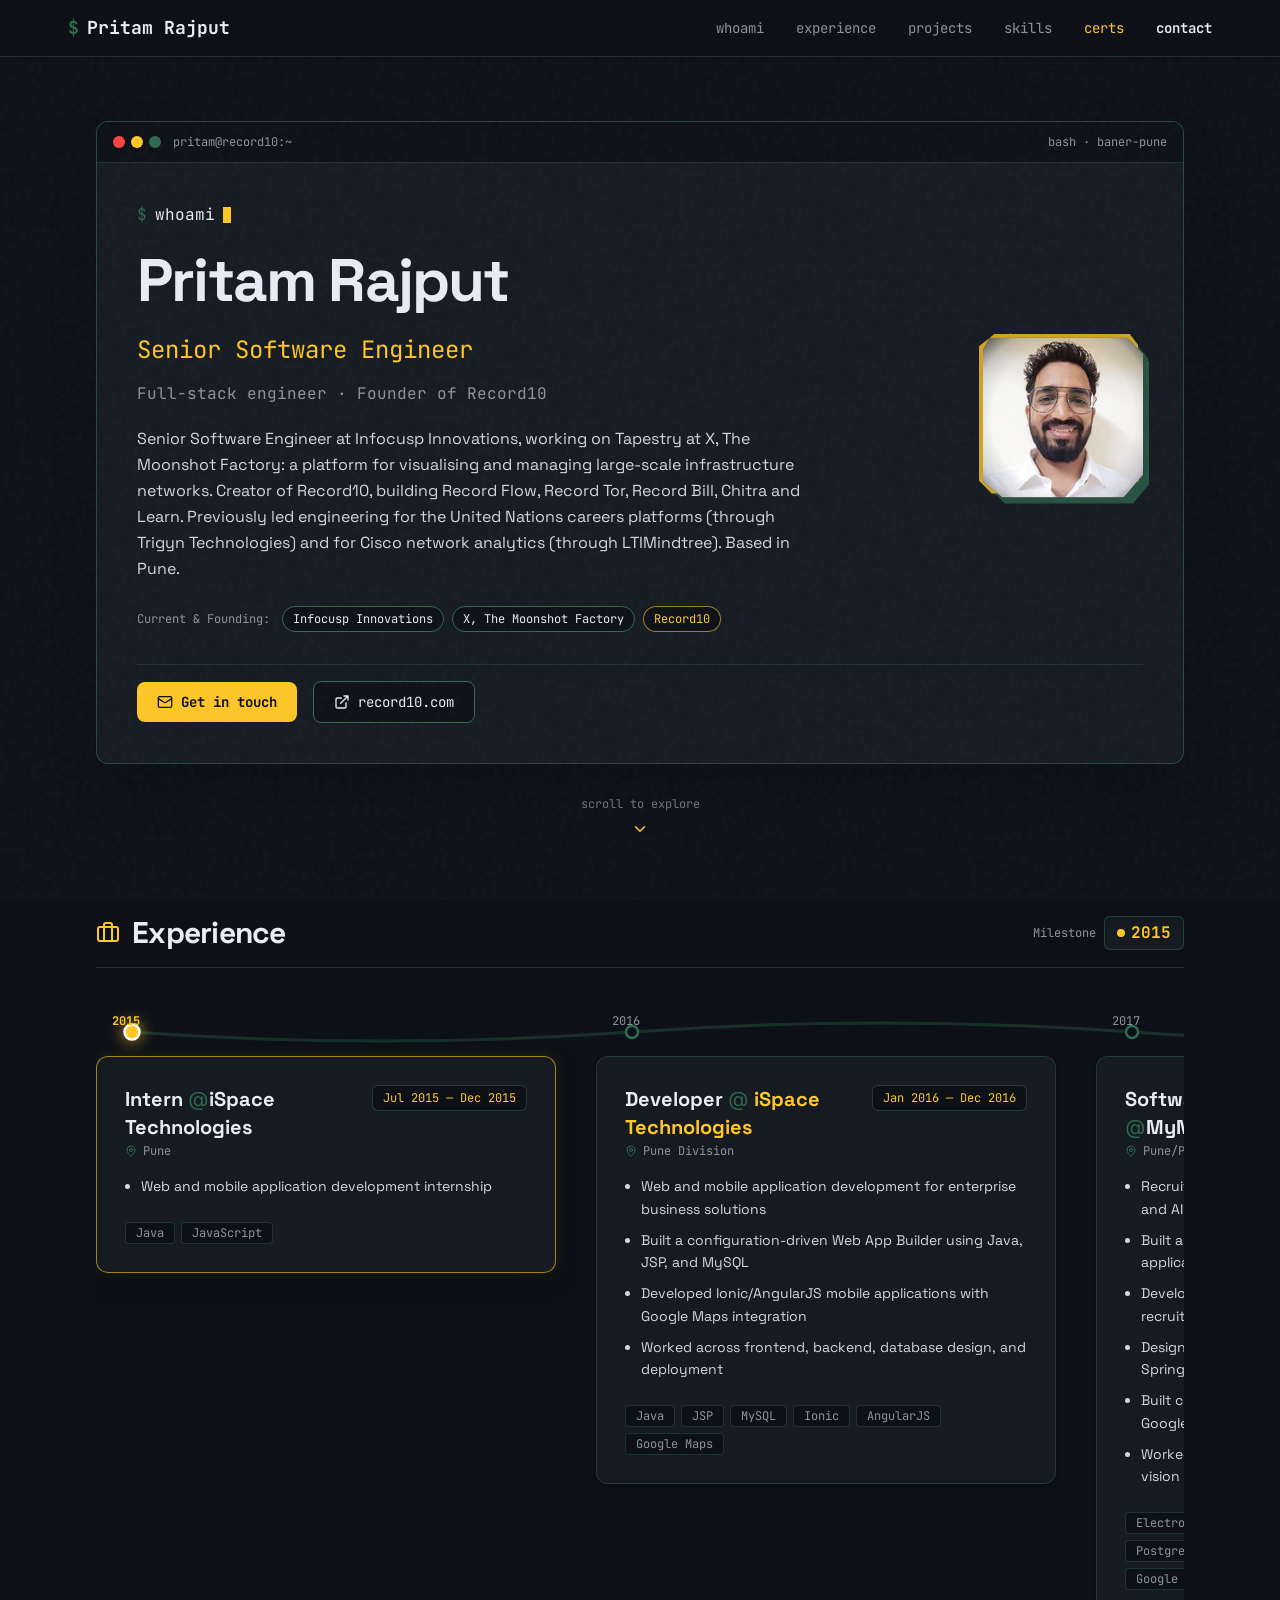
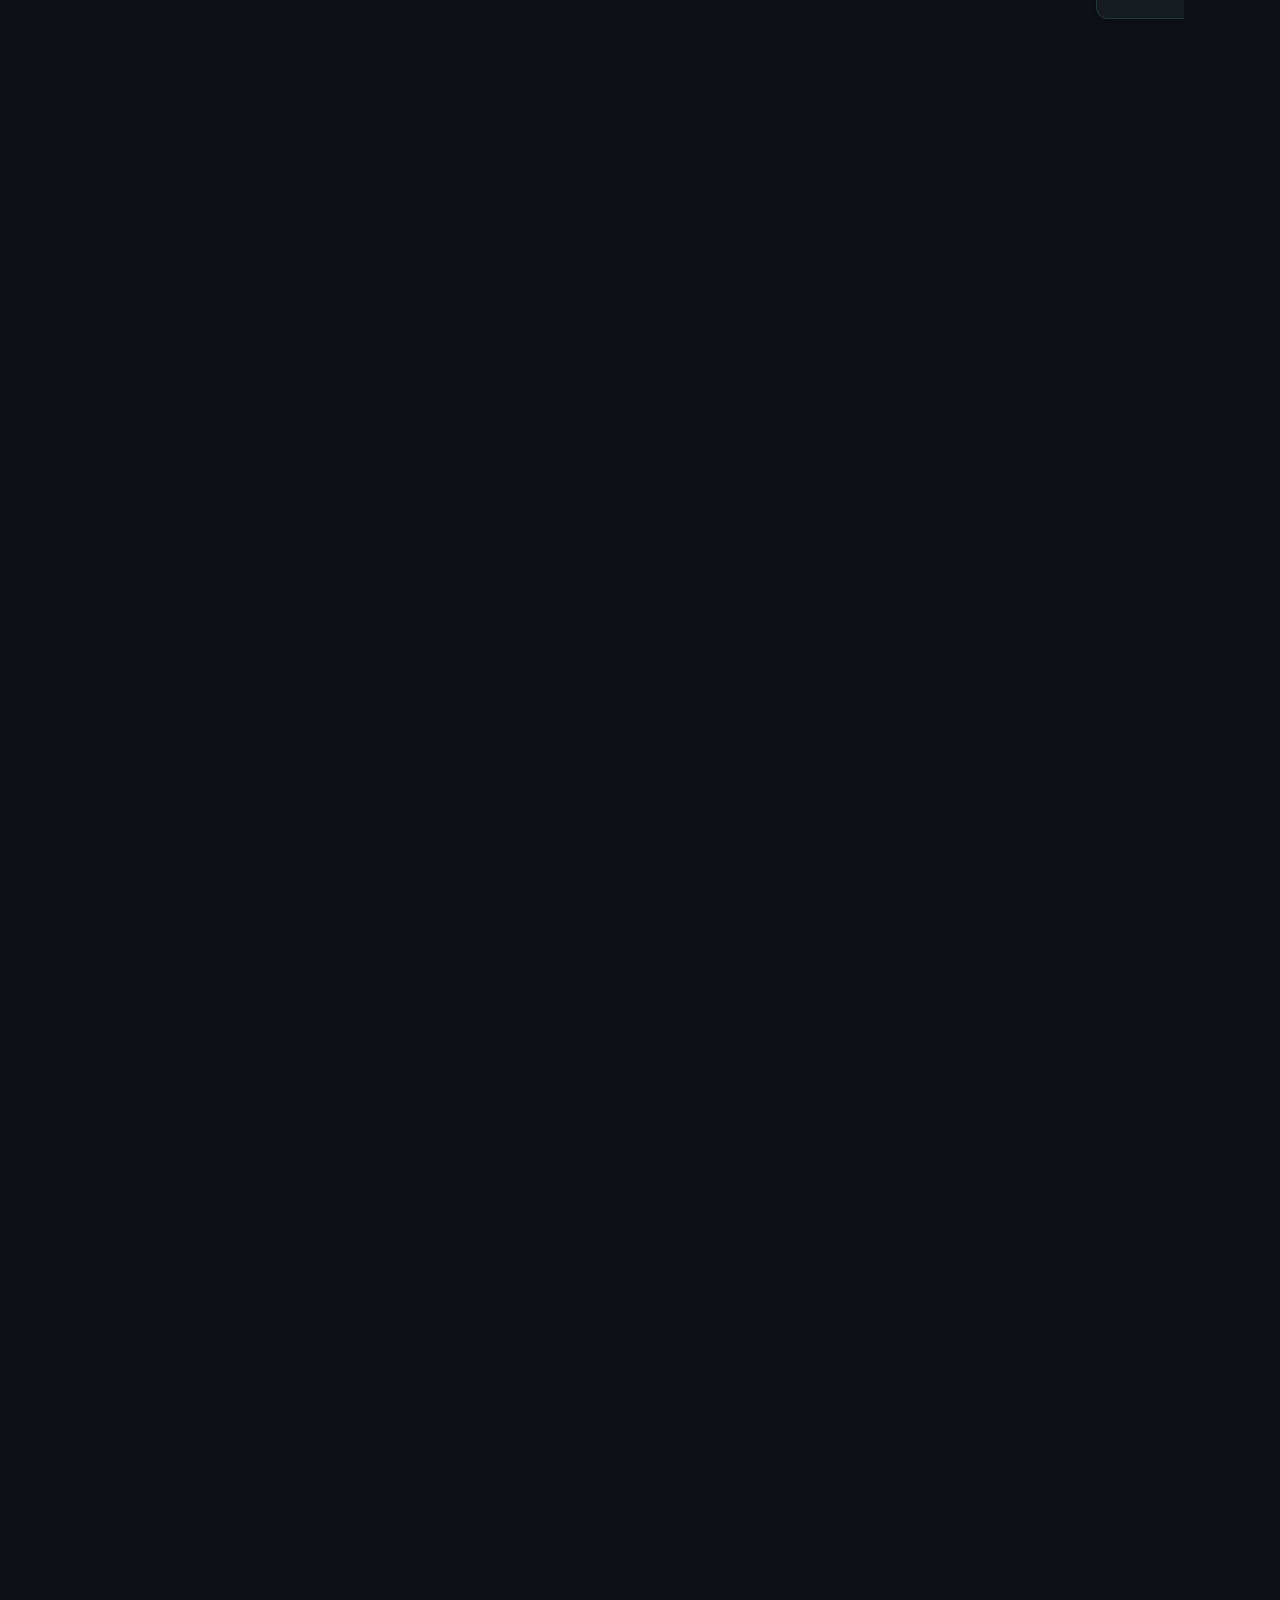
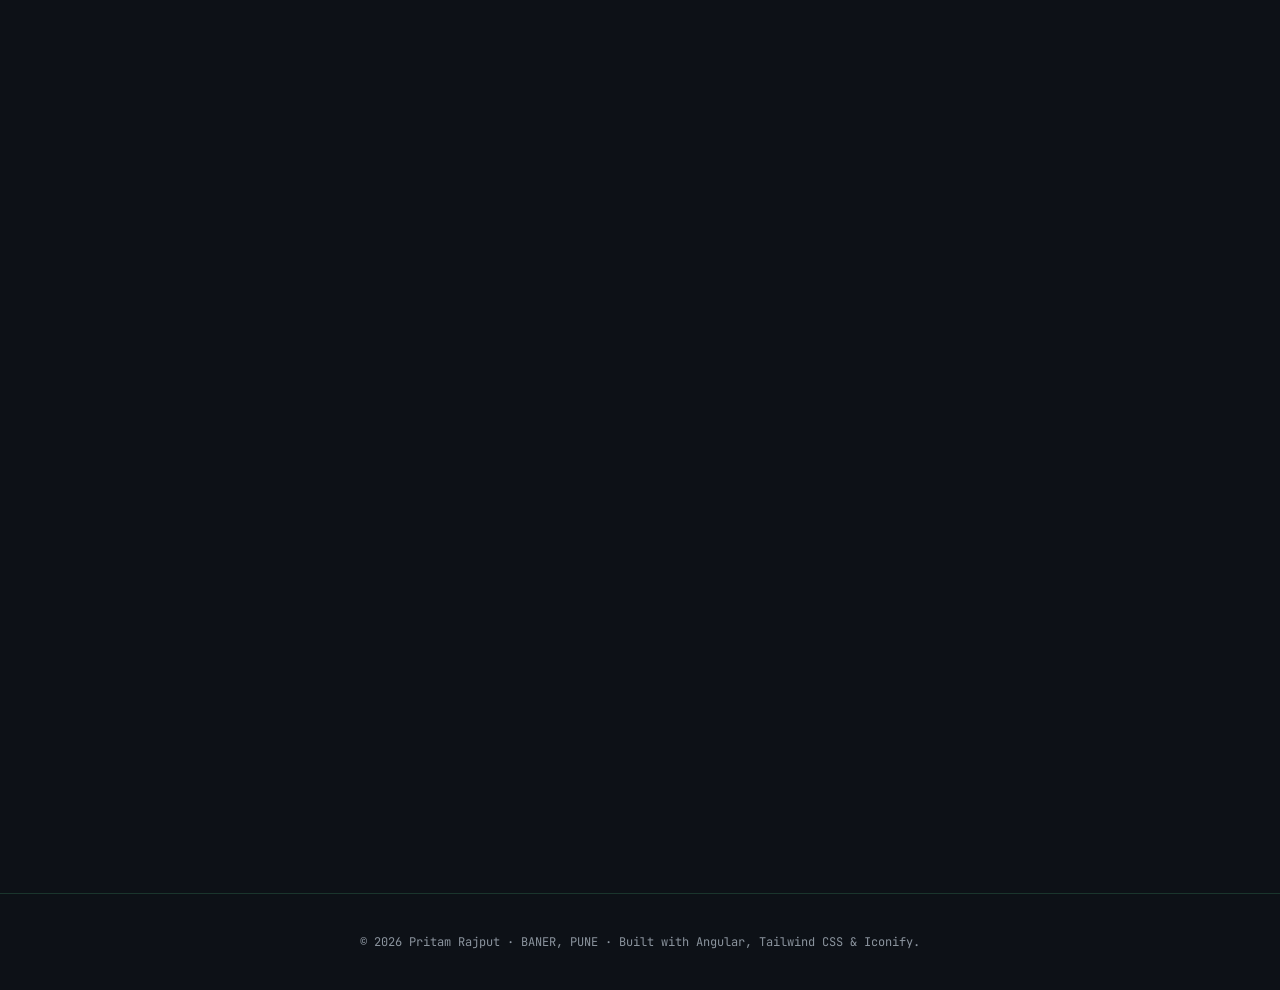
==== commit 355cd437: "deploy: 2026-11-27 00:26:33 (pritam master cca69ad)" ====
--- a/index.csr.html
+++ b/index.csr.html
@@ -62,8 +62,8 @@
     ]
   }
   </script>
-<link rel="stylesheet" href="styles-YWQQ5ZMR.css"></head>
+<link rel="stylesheet" href="styles-JN6LUVCG.css"></head>
 <body ngcm="">
   <app-root></app-root>
-<script src="polyfills-5CFQRCPP.js" type="module"></script><script src="main-KVOXWVZW.js" type="module"></script></body>
+<script src="polyfills-5CFQRCPP.js" type="module"></script><script src="main-OWPBESKD.js" type="module"></script></body>
 </html>
--- a/styles-JN6LUVCG.css
+++ b/styles-JN6LUVCG.css
@@ -0,0 +1 @@
+@charset "UTF-8";@layer properties;@font-face{font-family:Space Grotesk Variable;font-style:normal;font-display:swap;font-weight:300 700;src:url("./media/space-grotesk-vietnamese-wght-normal-UOJE75FD.woff2") format("woff2-variations");unicode-range:U+0102-0103,U+0110-0111,U+0128-0129,U+0168-0169,U+01A0-01A1,U+01AF-01B0,U+0300-0301,U+0303-0304,U+0308-0309,U+0323,U+0329,U+1EA0-1EF9,U+20AB}@font-face{font-family:Space Grotesk Variable;font-style:normal;font-display:swap;font-weight:300 700;src:url("./media/space-grotesk-latin-ext-wght-normal-KWQTIOU2.woff2") format("woff2-variations");unicode-range:U+0100-02BA,U+02BD-02C5,U+02C7-02CC,U+02CE-02D7,U+02DD-02FF,U+0304,U+0308,U+0329,U+1D00-1DBF,U+1E00-1E9F,U+1EF2-1EFF,U+2020,U+20A0-20AB,U+20AD-20C0,U+2113,U+2C60-2C7F,U+A720-A7FF}@font-face{font-family:Space Grotesk Variable;font-style:normal;font-display:swap;font-weight:300 700;src:url("./media/space-grotesk-latin-wght-normal-LIGEH75C.woff2") format("woff2-variations");unicode-range:U+0000-00FF,U+0131,U+0152-0153,U+02BB-02BC,U+02C6,U+02DA,U+02DC,U+0304,U+0308,U+0329,U+2000-206F,U+20AC,U+2122,U+2191,U+2193,U+2212,U+2215,U+FEFF,U+FFFD}@font-face{font-family:JetBrains Mono Variable;font-style:normal;font-display:swap;font-weight:100 800;src:url("./media/jetbrains-mono-cyrillic-ext-wght-normal-BUWC6ZS3.woff2") format("woff2-variations");unicode-range:U+0460-052F,U+1C80-1C8A,U+20B4,U+2DE0-2DFF,U+A640-A69F,U+FE2E-FE2F}@font-face{font-family:JetBrains Mono Variable;font-style:normal;font-display:swap;font-weight:100 800;src:url("./media/jetbrains-mono-cyrillic-wght-normal-ENSFVLK4.woff2") format("woff2-variations");unicode-range:U+0301,U+0400-045F,U+0490-0491,U+04B0-04B1,U+2116}@font-face{font-family:JetBrains Mono Variable;font-style:normal;font-display:swap;font-weight:100 800;src:url("./media/jetbrains-mono-greek-wght-normal-Y3BRZMJV.woff2") format("woff2-variations");unicode-range:U+0370-0377,U+037A-037F,U+0384-038A,U+038C,U+038E-03A1,U+03A3-03FF}@font-face{font-family:JetBrains Mono Variable;font-style:normal;font-display:swap;font-weight:100 800;src:url("./media/jetbrains-mono-vietnamese-wght-normal-SP6EBKAH.woff2") format("woff2-variations");unicode-range:U+0102-0103,U+0110-0111,U+0128-0129,U+0168-0169,U+01A0-01A1,U+01AF-01B0,U+0300-0301,U+0303-0304,U+0308-0309,U+0323,U+0329,U+1EA0-1EF9,U+20AB}@font-face{font-family:JetBrains Mono Variable;font-style:normal;font-display:swap;font-weight:100 800;src:url("./media/jetbrains-mono-latin-ext-wght-normal-TSLVDSQR.woff2") format("woff2-variations");unicode-range:U+0100-02BA,U+02BD-02C5,U+02C7-02CC,U+02CE-02D7,U+02DD-02FF,U+0304,U+0308,U+0329,U+1D00-1DBF,U+1E00-1E9F,U+1EF2-1EFF,U+2020,U+20A0-20AB,U+20AD-20C0,U+2113,U+2C60-2C7F,U+A720-A7FF}@font-face{font-family:JetBrains Mono Variable;font-style:normal;font-display:swap;font-weight:100 800;src:url("./media/jetbrains-mono-latin-wght-normal-VBS632QH.woff2") format("woff2-variations");unicode-range:U+0000-00FF,U+0131,U+0152-0153,U+02BB-02BC,U+02C6,U+02DA,U+02DC,U+0304,U+0308,U+0329,U+2000-206F,U+20AC,U+2122,U+2191,U+2193,U+2212,U+2215,U+FEFF,U+FFFD}@layer theme,base,components,utilities;@layer theme{:root,:host{--font-sans: -apple-system, BlinkMacSystemFont, "Segoe UI", Roboto, "Helvetica Neue", "Noto Sans", Arial, sans-serif, "Apple Color Emoji", "Segoe UI Emoji", "Segoe UI Symbol", "Noto Color Emoji";--font-mono: "JetBrains Mono Variable", monospace;--color-amber-400: oklch(82.8% .189 84.429);--spacing: .25rem;--container-xl: 36rem;--container-2xl: 42rem;--container-6xl: 72rem;--text-xs: .75rem;--text-xs--line-height: calc(1 / .75);--text-sm: .875rem;--text-sm--line-height: calc(1.25 / .875);--text-base: 1rem;--text-base--line-height: 1.5 ;--text-lg: 1.125rem;--text-lg--line-height: calc(1.75 / 1.125);--text-xl: 1.25rem;--text-xl--line-height: calc(1.75 / 1.25);--text-2xl: 1.5rem;--text-2xl--line-height: calc(2 / 1.5);--text-3xl: 1.875rem;--text-3xl--line-height: 1.2 ;--text-4xl: 2.25rem;--text-4xl--line-height: calc(2.5 / 2.25);--text-5xl: 3rem;--text-5xl--line-height: 1;--text-6xl: 3.75rem;--text-6xl--line-height: 1;--font-weight-normal: 400;--font-weight-semibold: 600;--font-weight-bold: 700;--font-weight-extrabold: 800;--tracking-tight: -.025em;--tracking-wider: .05em;--tracking-widest: .1em;--leading-tight: 1.25;--leading-normal: 1.5;--leading-relaxed: 1.625;--radius-md: .375rem;--radius-lg: .5rem;--radius-xl: .75rem;--animate-pulse: pulse 2s cubic-bezier(.4, 0, .6, 1) infinite;--animate-bounce: bounce 1s infinite;--blur-md: 12px;--blur-3xl: 64px;--default-transition-duration: .15s;--default-transition-timing-function: cubic-bezier(.4, 0, .2, 1);--default-font-family: var(--font-sans);--default-mono-font-family: var(--font-mono);--color-ink: #0d1117;--color-panel: #161b22;--color-line: #2f6b4f;--color-text-main: #e6edf3;--color-accent-yellow: #FFC627;--font-display: "Space Grotesk Variable", sans-serif;--spacing-section: clamp(3rem, 6vw, 6rem)}}@layer base{*,:after,:before,::backdrop,::file-selector-button{box-sizing:border-box;margin:0;padding:0;border:0 solid}html,:host{line-height:1.5;-webkit-text-size-adjust:100%;tab-size:4;font-family:var(--default-font-family, -apple-system, BlinkMacSystemFont, "Segoe UI", Roboto, "Helvetica Neue", "Noto Sans", Arial, sans-serif, "Apple Color Emoji", "Segoe UI Emoji", "Segoe UI Symbol", "Noto Color Emoji");font-feature-settings:var(--default-font-feature-settings, normal);font-variation-settings:var(--default-font-variation-settings, normal);-webkit-tap-highlight-color:transparent}hr{height:0;color:inherit;border-top-width:1px}abbr:where([title]){-webkit-text-decoration:underline dotted;text-decoration:underline dotted}h1,h2,h3,h4,h5,h6{font-size:inherit;font-weight:inherit}a{color:inherit;-webkit-text-decoration:inherit;text-decoration:inherit}b,strong{font-weight:bolder}code,kbd,samp,pre{font-family:var(--default-mono-font-family, ui-monospace, SFMono-Regular, Menlo, Monaco, Consolas, "Liberation Mono", "Courier New", monospace);font-feature-settings:var(--default-mono-font-feature-settings, normal);font-variation-settings:var(--default-mono-font-variation-settings, normal);font-size:1em}small{font-size:80%}sub,sup{font-size:75%;line-height:0;position:relative;vertical-align:baseline}sub{bottom:-.25em}sup{top:-.5em}table{text-indent:0;border-color:inherit;border-collapse:collapse}:-moz-focusring:where(:not(iframe)){outline:auto}progress{vertical-align:baseline}summary{display:list-item}ol,ul,menu{list-style:none}img,svg,video,canvas,audio,iframe,embed,object{display:block;vertical-align:middle}img,video{max-width:100%;height:auto}button,input,select,optgroup,textarea,::file-selector-button{font:inherit;font-feature-settings:inherit;font-variation-settings:inherit;letter-spacing:inherit;color:inherit;border-radius:0;background-color:transparent;opacity:1}:where(select:is([multiple],[size])) optgroup{font-weight:bolder}:where(select:is([multiple],[size])) optgroup option{padding-inline-start:20px}::file-selector-button{margin-inline-end:4px}::placeholder{opacity:1}@supports (not (-webkit-appearance: -apple-pay-button)) or (contain-intrinsic-size: 1px){::placeholder{color:currentcolor}@supports (color: color-mix(in lab,red,red)){::placeholder{color:color-mix(in oklab,currentcolor 50%,transparent)}}}textarea{resize:vertical}::-webkit-search-decoration{-webkit-appearance:none}::-webkit-date-and-time-value{min-height:1lh;text-align:inherit}::-webkit-datetime-edit{display:inline-flex}::-webkit-datetime-edit-fields-wrapper{padding:0}::-webkit-datetime-edit,::-webkit-datetime-edit-year-field,::-webkit-datetime-edit-month-field,::-webkit-datetime-edit-day-field,::-webkit-datetime-edit-hour-field,::-webkit-datetime-edit-minute-field,::-webkit-datetime-edit-second-field,::-webkit-datetime-edit-millisecond-field,::-webkit-datetime-edit-meridiem-field{padding-block:0}::-webkit-calendar-picker-indicator{line-height:1}:-moz-ui-invalid{box-shadow:none}button,input:where([type=button],[type=reset],[type=submit]),::file-selector-button{appearance:button}::-webkit-inner-spin-button,::-webkit-outer-spin-button{height:auto}[hidden]:where(:not([hidden=until-found])){display:none!important}}@layer utilities{.pointer-events-none{pointer-events:none}.visible{visibility:visible}.sr-only{position:absolute;width:1px;height:1px;padding:0;margin:-1px;overflow:hidden;clip-path:inset(50%);white-space:nowrap;border-width:0}.absolute{position:absolute}.fixed{position:fixed}.relative{position:relative}.static{position:static}.sticky{position:sticky}.inset-0{inset:0}.-top-16{top:calc(var(--spacing) * -16)}.top-0{top:0}.top-1\.5{top:calc(var(--spacing) * 1.5)}.top-full{top:100%}.-right-16{right:calc(var(--spacing) * -16)}.-bottom-16{bottom:calc(var(--spacing) * -16)}.-left-16{left:calc(var(--spacing) * -16)}.-left-\[31px\]{left:-31px}.left-0{left:0}.isolate{isolation:isolate}.-z-10{z-index:-10}.z-0{z-index:0}.z-50{z-index:50}.float-end{float:inline-end}.container{width:100%}@media(width>=40rem){.container{max-width:40rem}}@media(width>=48rem){.container{max-width:48rem}}@media(width>=64rem){.container{max-width:64rem}}@media(width>=80rem){.container{max-width:80rem}}@media(width>=96rem){.container{max-width:96rem}}.m-0{margin:0}.mx-auto{margin-inline:auto}.me-4{margin-inline-end:calc(var(--spacing) * 4)}.-mt-3\.5{margin-top:calc(var(--spacing) * -3.5)}.mt-0\.5{margin-top:calc(var(--spacing) * .5)}.mt-1{margin-top:var(--spacing)}.mt-3{margin-top:calc(var(--spacing) * 3)}.mt-8{margin-top:calc(var(--spacing) * 8)}.mr-1{margin-right:var(--spacing)}.mr-1\.5{margin-right:calc(var(--spacing) * 1.5)}.-ml-3\.5{margin-left:calc(var(--spacing) * -3.5)}.ml-1{margin-left:var(--spacing)}.ml-4{margin-left:calc(var(--spacing) * 4)}.ml-auto{margin-left:auto}.icon-\[lucide--arrow-up-right\]{display:inline-block;width:1em;height:1em;background-color:currentColor;-webkit-mask-image:var(--svg);mask-image:var(--svg);-webkit-mask-repeat:no-repeat;mask-repeat:no-repeat;-webkit-mask-size:100% 100%;mask-size:100% 100%;--svg: url("data:image/svg+xml,%3Csvg xmlns='http://www.w3.org/2000/svg' viewBox='0 0 24 24' width='24' height='24'%3E%3Cpath fill='none' stroke='black' stroke-linecap='round' stroke-linejoin='round' stroke-width='2' d='M7 7h10v10M7 17L17 7'/%3E%3C/svg%3E")}.icon-\[lucide--award\]{display:inline-block;width:1em;height:1em;background-color:currentColor;-webkit-mask-image:var(--svg);mask-image:var(--svg);-webkit-mask-repeat:no-repeat;mask-repeat:no-repeat;-webkit-mask-size:100% 100%;mask-size:100% 100%;--svg: url("data:image/svg+xml,%3Csvg xmlns='http://www.w3.org/2000/svg' viewBox='0 0 24 24' width='24' height='24'%3E%3Cg fill='none' stroke='black' stroke-linecap='round' stroke-linejoin='round' stroke-width='2'%3E%3Cpath d='m15.477 12.89l1.515 8.526a.5.5 0 0 1-.81.47l-3.58-2.687a1 1 0 0 0-1.197 0l-3.586 2.686a.5.5 0 0 1-.81-.469l1.514-8.526'/%3E%3Ccircle cx='12' cy='8' r='6'/%3E%3C/g%3E%3C/svg%3E")}.icon-\[lucide--book-open\]{display:inline-block;width:1em;height:1em;background-color:currentColor;-webkit-mask-image:var(--svg);mask-image:var(--svg);-webkit-mask-repeat:no-repeat;mask-repeat:no-repeat;-webkit-mask-size:100% 100%;mask-size:100% 100%;--svg: url("data:image/svg+xml,%3Csvg xmlns='http://www.w3.org/2000/svg' viewBox='0 0 24 24' width='24' height='24'%3E%3Cpath fill='none' stroke='black' stroke-linecap='round' stroke-linejoin='round' stroke-width='2' d='M12 5v16m8.001-2A2 2 0 0 0 22 17V5a2 2 0 0 0-1.999-2L16 3.002A5 5 0 0 0 12 5a5 5 0 0 0-4-2H4a2 2 0 0 0-2 2v12a2 2 0 0 0 1.999 2H8a5 5 0 0 1 4 2a5 5 0 0 1 4-2z'/%3E%3C/svg%3E")}.icon-\[lucide--briefcase\]{display:inline-block;width:1em;height:1em;background-color:currentColor;-webkit-mask-image:var(--svg);mask-image:var(--svg);-webkit-mask-repeat:no-repeat;mask-repeat:no-repeat;-webkit-mask-size:100% 100%;mask-size:100% 100%;--svg: url("data:image/svg+xml,%3Csvg xmlns='http://www.w3.org/2000/svg' viewBox='0 0 24 24' width='24' height='24'%3E%3Cg fill='none' stroke='black' stroke-linecap='round' stroke-linejoin='round' stroke-width='2'%3E%3Cpath d='M16 20V4a2 2 0 0 0-2-2h-4a2 2 0 0 0-2 2v16'/%3E%3Crect width='20' height='14' x='2' y='6' rx='2'/%3E%3C/g%3E%3C/svg%3E")}.icon-\[lucide--chevron-down\]{display:inline-block;width:1em;height:1em;background-color:currentColor;-webkit-mask-image:var(--svg);mask-image:var(--svg);-webkit-mask-repeat:no-repeat;mask-repeat:no-repeat;-webkit-mask-size:100% 100%;mask-size:100% 100%;--svg: url("data:image/svg+xml,%3Csvg xmlns='http://www.w3.org/2000/svg' viewBox='0 0 24 24' width='24' height='24'%3E%3Cpath fill='none' stroke='black' stroke-linecap='round' stroke-linejoin='round' stroke-width='2' d='m6 9l6 6l6-6'/%3E%3C/svg%3E")}.icon-\[lucide--chevron-right\]{display:inline-block;width:1em;height:1em;background-color:currentColor;-webkit-mask-image:var(--svg);mask-image:var(--svg);-webkit-mask-repeat:no-repeat;mask-repeat:no-repeat;-webkit-mask-size:100% 100%;mask-size:100% 100%;--svg: url("data:image/svg+xml,%3Csvg xmlns='http://www.w3.org/2000/svg' viewBox='0 0 24 24' width='24' height='24'%3E%3Cpath fill='none' stroke='black' stroke-linecap='round' stroke-linejoin='round' stroke-width='2' d='m9 18l6-6l-6-6'/%3E%3C/svg%3E")}.icon-\[lucide--cpu\]{display:inline-block;width:1em;height:1em;background-color:currentColor;-webkit-mask-image:var(--svg);mask-image:var(--svg);-webkit-mask-repeat:no-repeat;mask-repeat:no-repeat;-webkit-mask-size:100% 100%;mask-size:100% 100%;--svg: url("data:image/svg+xml,%3Csvg xmlns='http://www.w3.org/2000/svg' viewBox='0 0 24 24' width='24' height='24'%3E%3Cg fill='none' stroke='black' stroke-linecap='round' stroke-linejoin='round' stroke-width='2'%3E%3Cpath d='M12 20v2m0-20v2m5 16v2m0-20v2M2 12h2m-2 5h2M2 7h2m16 5h2m-2 5h2M20 7h2M7 20v2M7 2v2'/%3E%3Crect width='16' height='16' x='4' y='4' rx='2'/%3E%3Crect width='8' height='8' x='8' y='8' rx='1'/%3E%3C/g%3E%3C/svg%3E")}.icon-\[lucide--external-link\]{display:inline-block;width:1em;height:1em;background-color:currentColor;-webkit-mask-image:var(--svg);mask-image:var(--svg);-webkit-mask-repeat:no-repeat;mask-repeat:no-repeat;-webkit-mask-size:100% 100%;mask-size:100% 100%;--svg: url("data:image/svg+xml,%3Csvg xmlns='http://www.w3.org/2000/svg' viewBox='0 0 24 24' width='24' height='24'%3E%3Cpath fill='none' stroke='black' stroke-linecap='round' stroke-linejoin='round' stroke-width='2' d='M15 3h6v6m-11 5L21 3m-3 10v6a2 2 0 0 1-2 2H5a2 2 0 0 1-2-2V8a2 2 0 0 1 2-2h6'/%3E%3C/svg%3E")}.icon-\[lucide--folder-git-2\]{display:inline-block;width:1em;height:1em;background-color:currentColor;-webkit-mask-image:var(--svg);mask-image:var(--svg);-webkit-mask-repeat:no-repeat;mask-repeat:no-repeat;-webkit-mask-size:100% 100%;mask-size:100% 100%;--svg: url("data:image/svg+xml,%3Csvg xmlns='http://www.w3.org/2000/svg' viewBox='0 0 24 24' width='24' height='24'%3E%3Cg fill='none' stroke='black' stroke-linecap='round' stroke-linejoin='round' stroke-width='2'%3E%3Cpath d='M18 19a5 5 0 0 1-5-5v8'/%3E%3Cpath d='M9 20H4a2 2 0 0 1-2-2V5a2 2 0 0 1 2-2h3.9a2 2 0 0 1 1.69.9l.81 1.2a2 2 0 0 0 1.67.9H20a2 2 0 0 1 2 2v5'/%3E%3Ccircle cx='13' cy='12' r='2'/%3E%3Ccircle cx='20' cy='19' r='2'/%3E%3C/g%3E%3C/svg%3E")}.icon-\[lucide--globe\]{display:inline-block;width:1em;height:1em;background-color:currentColor;-webkit-mask-image:var(--svg);mask-image:var(--svg);-webkit-mask-repeat:no-repeat;mask-repeat:no-repeat;-webkit-mask-size:100% 100%;mask-size:100% 100%;--svg: url("data:image/svg+xml,%3Csvg xmlns='http://www.w3.org/2000/svg' viewBox='0 0 24 24' width='24' height='24'%3E%3Cg fill='none' stroke='black' stroke-linecap='round' stroke-linejoin='round' stroke-width='2'%3E%3Ccircle cx='12' cy='12' r='10'/%3E%3Cpath d='M12 2a14.5 14.5 0 0 0 0 20a14.5 14.5 0 0 0 0-20M2 12h20'/%3E%3C/g%3E%3C/svg%3E")}.icon-\[lucide--graduation-cap\]{display:inline-block;width:1em;height:1em;background-color:currentColor;-webkit-mask-image:var(--svg);mask-image:var(--svg);-webkit-mask-repeat:no-repeat;mask-repeat:no-repeat;-webkit-mask-size:100% 100%;mask-size:100% 100%;--svg: url("data:image/svg+xml,%3Csvg xmlns='http://www.w3.org/2000/svg' viewBox='0 0 24 24' width='24' height='24'%3E%3Cg fill='none' stroke='black' stroke-linecap='round' stroke-linejoin='round' stroke-width='2'%3E%3Cpath d='M21.42 10.922a1 1 0 0 0-.019-1.838L12.83 5.18a2 2 0 0 0-1.66 0L2.6 9.08a1 1 0 0 0 0 1.832l8.57 3.908a2 2 0 0 0 1.66 0zM22 10v6'/%3E%3Cpath d='M6 12.5V16a6 3 0 0 0 12 0v-3.5'/%3E%3C/g%3E%3C/svg%3E")}.icon-\[lucide--image\]{display:inline-block;width:1em;height:1em;background-color:currentColor;-webkit-mask-image:var(--svg);mask-image:var(--svg);-webkit-mask-repeat:no-repeat;mask-repeat:no-repeat;-webkit-mask-size:100% 100%;mask-size:100% 100%;--svg: url("data:image/svg+xml,%3Csvg xmlns='http://www.w3.org/2000/svg' viewBox='0 0 24 24' width='24' height='24'%3E%3Cg fill='none' stroke='black' stroke-linecap='round' stroke-linejoin='round' stroke-width='2'%3E%3Crect width='18' height='18' x='3' y='3' rx='2' ry='2'/%3E%3Ccircle cx='9' cy='9' r='2'/%3E%3Cpath d='m21 15l-3.086-3.086a2 2 0 0 0-2.828 0L6 21'/%3E%3C/g%3E%3C/svg%3E")}.icon-\[lucide--mail\]{display:inline-block;width:1em;height:1em;background-color:currentColor;-webkit-mask-image:var(--svg);mask-image:var(--svg);-webkit-mask-repeat:no-repeat;mask-repeat:no-repeat;-webkit-mask-size:100% 100%;mask-size:100% 100%;--svg: url("data:image/svg+xml,%3Csvg xmlns='http://www.w3.org/2000/svg' viewBox='0 0 24 24' width='24' height='24'%3E%3Cg fill='none' stroke='black' stroke-linecap='round' stroke-linejoin='round' stroke-width='2'%3E%3Cpath d='m22 7l-8.991 5.727a2 2 0 0 1-2.009 0L2 7'/%3E%3Crect width='20' height='16' x='2' y='4' rx='2'/%3E%3C/g%3E%3C/svg%3E")}.icon-\[lucide--map-pin\]{display:inline-block;width:1em;height:1em;background-color:currentColor;-webkit-mask-image:var(--svg);mask-image:var(--svg);-webkit-mask-repeat:no-repeat;mask-repeat:no-repeat;-webkit-mask-size:100% 100%;mask-size:100% 100%;--svg: url("data:image/svg+xml,%3Csvg xmlns='http://www.w3.org/2000/svg' viewBox='0 0 24 24' width='24' height='24'%3E%3Cg fill='none' stroke='black' stroke-linecap='round' stroke-linejoin='round' stroke-width='2'%3E%3Cpath d='M20 10c0 4.993-5.539 10.193-7.399 11.799a1 1 0 0 1-1.202 0C9.539 20.193 4 14.993 4 10a8 8 0 0 1 16 0'/%3E%3Ccircle cx='12' cy='10' r='3'/%3E%3C/g%3E%3C/svg%3E")}.icon-\[lucide--menu\]{display:inline-block;width:1em;height:1em;background-color:currentColor;-webkit-mask-image:var(--svg);mask-image:var(--svg);-webkit-mask-repeat:no-repeat;mask-repeat:no-repeat;-webkit-mask-size:100% 100%;mask-size:100% 100%;--svg: url("data:image/svg+xml,%3Csvg xmlns='http://www.w3.org/2000/svg' viewBox='0 0 24 24' width='24' height='24'%3E%3Cpath fill='none' stroke='black' stroke-linecap='round' stroke-linejoin='round' stroke-width='2' d='M4 5h16M4 12h16M4 19h16'/%3E%3C/svg%3E")}.icon-\[lucide--receipt\]{display:inline-block;width:1em;height:1em;background-color:currentColor;-webkit-mask-image:var(--svg);mask-image:var(--svg);-webkit-mask-repeat:no-repeat;mask-repeat:no-repeat;-webkit-mask-size:100% 100%;mask-size:100% 100%;--svg: url("data:image/svg+xml,%3Csvg xmlns='http://www.w3.org/2000/svg' viewBox='0 0 24 24' width='24' height='24'%3E%3Cg fill='none' stroke='black' stroke-linecap='round' stroke-linejoin='round' stroke-width='2'%3E%3Cpath d='M12 17V7m4 1h-6a2 2 0 0 0 0 4h4a2 2 0 0 1 0 4H8'/%3E%3Cpath d='M4 3a1 1 0 0 1 1-1a1.3 1.3 0 0 1 .7.2l.933.6a1.3 1.3 0 0 0 1.4 0l.934-.6a1.3 1.3 0 0 1 1.4 0l.933.6a1.3 1.3 0 0 0 1.4 0l.933-.6a1.3 1.3 0 0 1 1.4 0l.934.6a1.3 1.3 0 0 0 1.4 0l.933-.6A1.3 1.3 0 0 1 19 2a1 1 0 0 1 1 1v18a1 1 0 0 1-1 1a1.3 1.3 0 0 1-.7-.2l-.933-.6a1.3 1.3 0 0 0-1.4 0l-.934.6a1.3 1.3 0 0 1-1.4 0l-.933-.6a1.3 1.3 0 0 0-1.4 0l-.933.6a1.3 1.3 0 0 1-1.4 0l-.934-.6a1.3 1.3 0 0 0-1.4 0l-.933.6a1.3 1.3 0 0 1-.7.2a1 1 0 0 1-1-1z'/%3E%3C/g%3E%3C/svg%3E")}.icon-\[lucide--shield-check\]{display:inline-block;width:1em;height:1em;background-color:currentColor;-webkit-mask-image:var(--svg);mask-image:var(--svg);-webkit-mask-repeat:no-repeat;mask-repeat:no-repeat;-webkit-mask-size:100% 100%;mask-size:100% 100%;--svg: url("data:image/svg+xml,%3Csvg xmlns='http://www.w3.org/2000/svg' viewBox='0 0 24 24' width='24' height='24'%3E%3Cg fill='none' stroke='black' stroke-linecap='round' stroke-linejoin='round' stroke-width='2'%3E%3Cpath d='M20 13c0 5-3.5 7.5-7.66 8.95a1 1 0 0 1-.67-.01C7.5 20.5 4 18 4 13V6a1 1 0 0 1 1-1c2 0 4.5-1.2 6.24-2.72a1.17 1.17 0 0 1 1.52 0C14.51 3.81 17 5 19 5a1 1 0 0 1 1 1z'/%3E%3Cpath d='m9 12l2 2l4-4'/%3E%3C/g%3E%3C/svg%3E")}.icon-\[lucide--workflow\]{display:inline-block;width:1em;height:1em;background-color:currentColor;-webkit-mask-image:var(--svg);mask-image:var(--svg);-webkit-mask-repeat:no-repeat;mask-repeat:no-repeat;-webkit-mask-size:100% 100%;mask-size:100% 100%;--svg: url("data:image/svg+xml,%3Csvg xmlns='http://www.w3.org/2000/svg' viewBox='0 0 24 24' width='24' height='24'%3E%3Cg fill='none' stroke='black' stroke-linecap='round' stroke-linejoin='round' stroke-width='2'%3E%3Crect width='8' height='8' x='3' y='3' rx='2'/%3E%3Cpath d='M7 11v4a2 2 0 0 0 2 2h4'/%3E%3Crect width='8' height='8' x='13' y='13' rx='2'/%3E%3C/g%3E%3C/svg%3E")}.icon-\[lucide--x\]{display:inline-block;width:1em;height:1em;background-color:currentColor;-webkit-mask-image:var(--svg);mask-image:var(--svg);-webkit-mask-repeat:no-repeat;mask-repeat:no-repeat;-webkit-mask-size:100% 100%;mask-size:100% 100%;--svg: url("data:image/svg+xml,%3Csvg xmlns='http://www.w3.org/2000/svg' viewBox='0 0 24 24' width='24' height='24'%3E%3Cpath fill='none' stroke='black' stroke-linecap='round' stroke-linejoin='round' stroke-width='2' d='M18 6L6 18M6 6l12 12'/%3E%3C/svg%3E")}.icon-\[simple-icons--amazonwebservices\]{display:inline-block;width:1em;height:1em;background-color:currentColor;-webkit-mask-image:var(--svg);mask-image:var(--svg);-webkit-mask-repeat:no-repeat;mask-repeat:no-repeat;-webkit-mask-size:100% 100%;mask-size:100% 100%;--svg: url("data:image/svg+xml,%3Csvg xmlns='http://www.w3.org/2000/svg' viewBox='0 0 24 24' width='24' height='24'%3E%3Cpath fill='black' d='M6.763 10.036q.002.446.088.71c.064.176.144.368.256.576c.04.063.056.127.056.183q.002.12-.152.24l-.503.335a.4.4 0 0 1-.208.072q-.12-.002-.239-.112a2.5 2.5 0 0 1-.287-.375a6 6 0 0 1-.248-.471q-.934 1.101-2.347 1.101c-.67 0-1.205-.191-1.596-.574q-.588-.575-.59-1.533c0-.678.239-1.23.726-1.644c.487-.415 1.133-.623 1.955-.623c.272 0 .551.024.846.064c.296.04.6.104.918.176v-.583q-.001-.909-.375-1.277c-.255-.248-.686-.367-1.3-.367c-.28 0-.568.031-.863.103q-.443.106-.862.272a2 2 0 0 1-.28.104a.5.5 0 0 1-.127.023q-.168.002-.168-.247v-.391c0-.128.016-.224.056-.28a.6.6 0 0 1 .224-.167a4.6 4.6 0 0 1 1.005-.36a4.8 4.8 0 0 1 1.246-.151c.95 0 1.644.216 2.091.647q.66.645.662 1.963v2.586zm-3.24 1.214c.263 0 .534-.048.822-.144a1.8 1.8 0 0 0 .758-.51a1.3 1.3 0 0 0 .272-.512c.047-.191.08-.423.08-.694v-.335a7 7 0 0 0-.735-.136a6 6 0 0 0-.75-.048c-.535 0-.926.104-1.19.32c-.263.215-.39.518-.39.917c0 .375.095.655.295.846c.191.2.47.296.838.296m6.41.862c-.144 0-.24-.024-.304-.08c-.064-.048-.12-.16-.168-.311L7.586 5.55a1.4 1.4 0 0 1-.072-.32c0-.128.064-.2.191-.2h.783q.227-.001.31.08c.065.048.113.16.16.312l1.342 5.284l1.245-5.284q.058-.24.151-.312a.55.55 0 0 1 .32-.08h.638c.152 0 .256.025.32.08c.063.048.12.16.151.312l1.261 5.348l1.381-5.348q.074-.24.16-.312a.52.52 0 0 1 .311-.08h.743c.127 0 .2.065.2.2c0 .04-.009.08-.017.128a1 1 0 0 1-.056.2l-1.923 6.17q-.072.24-.168.311a.5.5 0 0 1-.303.08h-.687c-.151 0-.255-.024-.32-.08c-.063-.056-.119-.16-.15-.32l-1.238-5.148l-1.23 5.14c-.04.16-.087.264-.15.32c-.065.056-.177.08-.32.08zm10.256.215c-.415 0-.83-.048-1.229-.143c-.399-.096-.71-.2-.918-.32c-.128-.071-.215-.151-.247-.223a.6.6 0 0 1-.048-.224v-.407c0-.167.064-.247.183-.247q.072 0 .144.024c.048.016.12.048.2.08q.408.181.878.279c.319.064.63.096.95.096c.502 0 .894-.088 1.165-.264a.86.86 0 0 0 .415-.758a.78.78 0 0 0-.215-.559c-.144-.151-.416-.287-.807-.415l-1.157-.36c-.583-.183-1.014-.454-1.277-.813a1.9 1.9 0 0 1-.4-1.158q0-.502.216-.886c.144-.255.335-.479.575-.654c.24-.184.51-.32.83-.415c.32-.096.655-.136 1.006-.136c.175 0 .359.008.535.032c.183.024.35.056.518.088q.24.058.455.127q.216.072.336.144a.7.7 0 0 1 .24.2a.43.43 0 0 1 .071.263v.375q-.002.254-.184.256a.8.8 0 0 1-.303-.096a3.65 3.65 0 0 0-1.532-.311c-.455 0-.815.071-1.062.223s-.375.383-.375.71c0 .224.08.416.24.567c.159.152.454.304.877.44l1.134.358c.574.184.99.44 1.237.767s.367.702.367 1.117c0 .343-.072.655-.207.926a2.2 2.2 0 0 1-.583.703c-.248.2-.543.343-.886.447c-.36.111-.734.167-1.142.167m1.509 3.88c-2.626 1.94-6.442 2.969-9.722 2.969c-4.598 0-8.74-1.7-11.87-4.526c-.247-.223-.024-.527.272-.351c3.384 1.963 7.559 3.153 11.877 3.153c2.914 0 6.114-.607 9.06-1.852c.439-.2.814.287.383.607m1.094-1.246c-.336-.43-2.22-.207-3.074-.103c-.255.032-.295-.192-.063-.36c1.5-1.053 3.967-.75 4.254-.399c.287.36-.08 2.826-1.485 4.007c-.215.184-.423.088-.327-.151c.32-.79 1.03-2.57.695-2.994'/%3E%3C/svg%3E")}.icon-\[simple-icons--angular\]{display:inline-block;width:1em;height:1em;background-color:currentColor;-webkit-mask-image:var(--svg);mask-image:var(--svg);-webkit-mask-repeat:no-repeat;mask-repeat:no-repeat;-webkit-mask-size:100% 100%;mask-size:100% 100%;--svg: url("data:image/svg+xml,%3Csvg xmlns='http://www.w3.org/2000/svg' viewBox='0 0 24 24' width='24' height='24'%3E%3Cpath fill='black' d='M16.712 17.711H7.288l-1.204 2.916L12 24l5.916-3.373zM14.692 0l7.832 16.855l.814-12.856zM9.308 0L.662 3.999l.814 12.856zm-.405 13.93h6.198L12 6.396z'/%3E%3C/svg%3E")}.icon-\[simple-icons--anthropic\]{display:inline-block;width:1em;height:1em;background-color:currentColor;-webkit-mask-image:var(--svg);mask-image:var(--svg);-webkit-mask-repeat:no-repeat;mask-repeat:no-repeat;-webkit-mask-size:100% 100%;mask-size:100% 100%;--svg: url("data:image/svg+xml,%3Csvg xmlns='http://www.w3.org/2000/svg' viewBox='0 0 24 24' width='24' height='24'%3E%3Cpath fill='black' d='M17.304 3.541h-3.672l6.696 16.918H24Zm-10.608 0L0 20.459h3.744l1.37-3.553h7.005l1.369 3.553h3.744L10.536 3.541Zm-.371 10.223L8.616 7.82l2.291 5.945Z'/%3E%3C/svg%3E")}.icon-\[simple-icons--astro\]{display:inline-block;width:1em;height:1em;background-color:currentColor;-webkit-mask-image:var(--svg);mask-image:var(--svg);-webkit-mask-repeat:no-repeat;mask-repeat:no-repeat;-webkit-mask-size:100% 100%;mask-size:100% 100%;--svg: url("data:image/svg+xml,%3Csvg xmlns='http://www.w3.org/2000/svg' viewBox='0 0 24 24' width='24' height='24'%3E%3Cpath fill='black' d='M8.358 20.162c-1.186-1.07-1.532-3.316-1.038-4.944c.856 1.026 2.043 1.352 3.272 1.535c1.897.283 3.76.177 5.522-.678c.202-.098.388-.229.608-.36c.166.473.209.95.151 1.437c-.14 1.185-.738 2.1-1.688 2.794c-.38.277-.782.525-1.175.787c-1.205.804-1.531 1.747-1.078 3.119l.044.148a3.16 3.16 0 0 1-1.407-1.188a3.3 3.3 0 0 1-.544-1.815c-.004-.32-.004-.642-.048-.958c-.106-.769-.472-1.113-1.161-1.133c-.707-.02-1.267.411-1.415 1.09c-.012.053-.028.104-.045.165zm-5.961-4.445s3.24-1.575 6.49-1.575l2.451-7.565c.092-.366.36-.614.662-.614s.57.248.662.614l2.45 7.565c3.85 0 6.491 1.575 6.491 1.575L16.088.727C15.93.285 15.663 0 15.303 0H8.697c-.36 0-.615.285-.784.727z'/%3E%3C/svg%3E")}.icon-\[simple-icons--bootstrap\]{display:inline-block;width:1em;height:1em;background-color:currentColor;-webkit-mask-image:var(--svg);mask-image:var(--svg);-webkit-mask-repeat:no-repeat;mask-repeat:no-repeat;-webkit-mask-size:100% 100%;mask-size:100% 100%;--svg: url("data:image/svg+xml,%3Csvg xmlns='http://www.w3.org/2000/svg' viewBox='0 0 24 24' width='24' height='24'%3E%3Cpath fill='black' d='M11.77 11.24H9.956V8.202h2.152c1.17 0 1.834.522 1.834 1.466c0 1.008-.773 1.572-2.174 1.572zm.324 1.206H9.957v3.348h2.231c1.459 0 2.232-.585 2.232-1.685s-.795-1.663-2.326-1.663M24 11.39v1.218c-1.128.108-1.817.944-2.226 2.268c-.407 1.319-.463 2.937-.42 4.186c.045 1.3-.968 2.5-2.337 2.5H4.985c-1.37 0-2.383-1.2-2.337-2.5c.043-1.249-.013-2.867-.42-4.186c-.41-1.324-1.1-2.16-2.228-2.268V11.39c1.128-.108 1.819-.944 2.227-2.268c.408-1.319.464-2.937.42-4.186c-.045-1.3.968-2.5 2.338-2.5h14.032c1.37 0 2.382 1.2 2.337 2.5c-.043 1.249.013 2.867.42 4.186c.409 1.324 1.098 2.16 2.226 2.268m-7.927 2.817c0-1.354-.953-2.333-2.368-2.488v-.057c1.04-.169 1.856-1.135 1.856-2.213c0-1.537-1.213-2.538-3.062-2.538h-4.16v10.172h4.181c2.218 0 3.553-1.086 3.553-2.876'/%3E%3C/svg%3E")}.icon-\[simple-icons--docker\]{display:inline-block;width:1em;height:1em;background-color:currentColor;-webkit-mask-image:var(--svg);mask-image:var(--svg);-webkit-mask-repeat:no-repeat;mask-repeat:no-repeat;-webkit-mask-size:100% 100%;mask-size:100% 100%;--svg: url("data:image/svg+xml,%3Csvg xmlns='http://www.w3.org/2000/svg' viewBox='0 0 24 24' width='24' height='24'%3E%3Cpath fill='black' d='M13.983 11.078h2.119a.186.186 0 0 0 .186-.185V9.006a.186.186 0 0 0-.186-.186h-2.119a.185.185 0 0 0-.185.185v1.888c0 .102.083.185.185.185m-2.954-5.43h2.118a.186.186 0 0 0 .186-.186V3.574a.186.186 0 0 0-.186-.185h-2.118a.185.185 0 0 0-.185.185v1.888c0 .102.082.185.185.185m0 2.716h2.118a.187.187 0 0 0 .186-.186V6.29a.186.186 0 0 0-.186-.185h-2.118a.185.185 0 0 0-.185.185v1.887c0 .102.082.185.185.186m-2.93 0h2.12a.186.186 0 0 0 .184-.186V6.29a.185.185 0 0 0-.185-.185H8.1a.185.185 0 0 0-.185.185v1.887c0 .102.083.185.185.186m-2.964 0h2.119a.186.186 0 0 0 .185-.186V6.29a.185.185 0 0 0-.185-.185H5.136a.186.186 0 0 0-.186.185v1.887c0 .102.084.185.186.186m5.893 2.715h2.118a.186.186 0 0 0 .186-.185V9.006a.186.186 0 0 0-.186-.186h-2.118a.185.185 0 0 0-.185.185v1.888c0 .102.082.185.185.185m-2.93 0h2.12a.185.185 0 0 0 .184-.185V9.006a.185.185 0 0 0-.184-.186h-2.12a.185.185 0 0 0-.184.185v1.888c0 .102.083.185.185.185m-2.964 0h2.119a.185.185 0 0 0 .185-.185V9.006a.185.185 0 0 0-.184-.186h-2.12a.186.186 0 0 0-.186.186v1.887c0 .102.084.185.186.185m-2.92 0h2.12a.185.185 0 0 0 .184-.185V9.006a.185.185 0 0 0-.184-.186h-2.12a.185.185 0 0 0-.184.185v1.888c0 .102.082.185.185.185M23.763 9.89c-.065-.051-.672-.51-1.954-.51q-.508.001-1.01.087c-.248-1.7-1.653-2.53-1.716-2.566l-.344-.199l-.226.327c-.284.438-.49.922-.612 1.43c-.23.97-.09 1.882.403 2.661c-.595.332-1.55.413-1.744.42H.751a.75.75 0 0 0-.75.748a11.4 11.4 0 0 0 .692 4.062c.545 1.428 1.355 2.48 2.41 3.124c1.18.723 3.1 1.137 5.275 1.137a15.7 15.7 0 0 0 2.93-.266a12.3 12.3 0 0 0 3.823-1.389a10.5 10.5 0 0 0 2.61-2.136c1.252-1.418 1.998-2.997 2.553-4.4h.221c1.372 0 2.215-.549 2.68-1.009c.309-.293.55-.65.707-1.046l.098-.288Z'/%3E%3C/svg%3E")}.icon-\[simple-icons--electron\]{display:inline-block;width:1em;height:1em;background-color:currentColor;-webkit-mask-image:var(--svg);mask-image:var(--svg);-webkit-mask-repeat:no-repeat;mask-repeat:no-repeat;-webkit-mask-size:100% 100%;mask-size:100% 100%;--svg: url("data:image/svg+xml,%3Csvg xmlns='http://www.w3.org/2000/svg' viewBox='0 0 24 24' width='24' height='24'%3E%3Cpath fill='black' d='M12.011 0a1.54 1.54 0 1 0 1.366 2.247c2.221 1.267 3.847 5.472 3.847 10.362c0 2.071-.289 4.056-.825 5.768a.32.32 0 0 0 .211.403a.32.32 0 0 0 .403-.21c.556-1.777.855-3.826.855-5.961c0-5.193-1.772-9.686-4.321-11.003l.003-.067A1.54 1.54 0 0 0 12.011 0m0 .643a.896.896 0 1 1 0 1.792a.896.896 0 1 1 0-1.792M6.525 4.948c-2.067.008-3.647.665-4.388 1.949c-.738 1.277-.527 2.97.51 4.781a.322.322 0 0 0 .559-.32c-.935-1.63-1.117-3.092-.512-4.14c.82-1.422 3.033-1.955 5.932-1.427a.322.322 0 0 0 .115-.633a12 12 0 0 0-2.216-.21m11.052.018a.322.322 0 0 0-.008.643c1.834.024 3.156.596 3.75 1.626c.82 1.419.18 3.594-1.718 5.837a.32.32 0 0 0 .038.453a.32.32 0 0 0 .453-.037c2.053-2.426 2.77-4.866 1.784-6.575c-.725-1.257-2.26-1.92-4.299-1.947m-2.698.292a.3.3 0 0 0-.065.008c-1.857.398-3.833 1.175-5.731 2.271c-4.57 2.638-7.593 6.495-7.36 9.372a1.538 1.538 0 0 0 .746 2.884a1.54 1.54 0 0 0 0-3.078q-.056 0-.113.006c-.1-2.56 2.744-6.142 7.048-8.627c1.842-1.063 3.756-1.816 5.545-2.2a.322.322 0 0 0-.07-.636M12 11.495a1 1 0 0 0-.224.025a1.114 1.114 0 1 0 .224-.025M4.532 13.34a.32.32 0 0 0-.232.084a.32.32 0 0 0-.021.454c1.268 1.393 2.916 2.7 4.794 3.785c4.415 2.55 9.106 3.285 11.561 1.84a1.53 1.53 0 0 0 .897.29a1.54 1.54 0 1 0-1.338-.781c-2.245 1.214-6.631.5-10.798-1.906c-1.823-1.052-3.418-2.318-4.64-3.661a.32.32 0 0 0-.223-.105m-2.063 4.017a.896.896 0 1 1 0 1.792a.896.896 0 1 1 0-1.792m19.062 0a.896.896 0 1 1 0 1.792a.9.9 0 0 1-.587-.22l-.006-.011a.3.3 0 0 0-.096-.092a.896.896 0 0 1 .689-1.469M7.526 18.726a.322.322 0 0 0-.32.43C8.279 22.154 10.036 24 12.01 24c1.44 0 2.774-.982 3.813-2.711a.32.32 0 0 0-.11-.441a.32.32 0 0 0-.442.11c-.934 1.553-2.08 2.399-3.26 2.399c-1.642 0-3.208-1.647-4.2-4.418a.32.32 0 0 0-.286-.213'/%3E%3C/svg%3E")}.icon-\[simple-icons--firebase\]{display:inline-block;width:1em;height:1em;background-color:currentColor;-webkit-mask-image:var(--svg);mask-image:var(--svg);-webkit-mask-repeat:no-repeat;mask-repeat:no-repeat;-webkit-mask-size:100% 100%;mask-size:100% 100%;--svg: url("data:image/svg+xml,%3Csvg xmlns='http://www.w3.org/2000/svg' viewBox='0 0 24 24' width='24' height='24'%3E%3Cpath fill='black' d='M19.455 8.369c-.538-.748-1.778-2.285-3.681-4.569a447 447 0 0 0-1.884-2.245l-.488-.576l-.207-.245l-.113-.133l-.022-.032l-.01-.005L12.57 0l-.609.488a13.34 13.34 0 0 0-3.681 4.64a11.4 11.4 0 0 0-1.043 3.176a12 12 0 0 0-.121.738a11 11 0 0 0-.632-.033l-.059-.003a7.5 7.5 0 0 0-2.28.274l-.317.089l-.163.286a9.6 9.6 0 0 0-1.252 4.416a9.53 9.53 0 0 0 1.583 5.625a9.57 9.57 0 0 0 4.42 3.611l.236.095l.071.025l.003-.001a9.6 9.6 0 0 0 2.941.568q.171.006.342.006a9.5 9.5 0 0 0 3.69-.742l.008.004l.313-.145a9.63 9.63 0 0 0 3.927-3.335a9.6 9.6 0 0 0 1.641-5.042c.075-2.161-.643-4.304-2.133-6.371m-7.083 6.695c.328 1.244.264 2.44-.191 3.558c-1.135-1.12-1.967-2.352-2.475-3.665c-.543-1.404-.87-2.74-.974-3.975c.48.157.922.366 1.315.622c1.132.737 1.914 1.902 2.325 3.461zm.207 6.022c.482.368.99.712 1.513 1.028a7.9 7.9 0 0 1-2.369.273a8 8 0 0 1-.373-.022a9 9 0 0 0 1.228-1.279zm1.347-6.431c-.516-1.957-1.527-3.437-3.002-4.398a7.4 7.4 0 0 0-2.194-.95a9 9 0 0 1 .089-.713a11.6 11.6 0 0 1 .91-2.765l.004-.008c.177-.358.376-.719.61-1.105l.092-.152l-.003-.001a11.7 11.7 0 0 1 1.942-2.311l.288.341c.672.796 1.304 1.548 1.878 2.237c1.291 1.549 2.966 3.583 3.612 4.48c1.277 1.771 1.893 3.579 1.83 5.375a7.97 7.97 0 0 1-3.995 6.641a15.5 15.5 0 0 1-2.539-1.599c.79-1.575.952-3.28.479-5.072zm-2.575 5.397a7.9 7.9 0 0 1-2.09 1.856a6 6 0 0 1-.243-.093l-.065-.026a7.97 7.97 0 0 1-3.635-3.01a7.94 7.94 0 0 1-1.298-4.653a7.9 7.9 0 0 1 .882-3.379q.476-.105.96-.131l.084-.002q.245-.005.478 0q.341.017.677.07c.073 1.513.445 3.145 1.105 4.852c.637 1.644 1.694 3.162 3.144 4.515z'/%3E%3C/svg%3E")}.icon-\[simple-icons--github\]{display:inline-block;width:1em;height:1em;background-color:currentColor;-webkit-mask-image:var(--svg);mask-image:var(--svg);-webkit-mask-repeat:no-repeat;mask-repeat:no-repeat;-webkit-mask-size:100% 100%;mask-size:100% 100%;--svg: url("data:image/svg+xml,%3Csvg xmlns='http://www.w3.org/2000/svg' viewBox='0 0 24 24' width='24' height='24'%3E%3Cpath fill='black' d='M12 .297c-6.63 0-12 5.373-12 12c0 5.303 3.438 9.8 8.205 11.385c.6.113.82-.258.82-.577c0-.285-.01-1.04-.015-2.04c-3.338.724-4.042-1.61-4.042-1.61C4.422 18.07 3.633 17.7 3.633 17.7c-1.087-.744.084-.729.084-.729c1.205.084 1.838 1.236 1.838 1.236c1.07 1.835 2.809 1.305 3.495.998c.108-.776.417-1.305.76-1.605c-2.665-.3-5.466-1.332-5.466-5.93c0-1.31.465-2.38 1.235-3.22c-.135-.303-.54-1.523.105-3.176c0 0 1.005-.322 3.3 1.23c.96-.267 1.98-.399 3-.405c1.02.006 2.04.138 3 .405c2.28-1.552 3.285-1.23 3.285-1.23c.645 1.653.24 2.873.12 3.176c.765.84 1.23 1.91 1.23 3.22c0 4.61-2.805 5.625-5.475 5.92c.42.36.81 1.096.81 2.22c0 1.606-.015 2.896-.015 3.286c0 .315.21.69.825.57C20.565 22.092 24 17.592 24 12.297c0-6.627-5.373-12-12-12'/%3E%3C/svg%3E")}.icon-\[simple-icons--googlechrome\]{display:inline-block;width:1em;height:1em;background-color:currentColor;-webkit-mask-image:var(--svg);mask-image:var(--svg);-webkit-mask-repeat:no-repeat;mask-repeat:no-repeat;-webkit-mask-size:100% 100%;mask-size:100% 100%;--svg: url("data:image/svg+xml,%3Csvg xmlns='http://www.w3.org/2000/svg' viewBox='0 0 24 24' width='24' height='24'%3E%3Cpath fill='black' d='M12 0C8.21 0 4.831 1.757 2.632 4.501l3.953 6.848A5.454 5.454 0 0 1 12 6.545h10.691A12 12 0 0 0 12 0M1.931 5.47A11.94 11.94 0 0 0 0 12c0 6.012 4.42 10.991 10.189 11.864l3.953-6.847a5.45 5.45 0 0 1-6.865-2.29zm13.342 2.166a5.446 5.446 0 0 1 1.45 7.09l.002.001h-.002l-5.344 9.257q.309.015.621.016c6.627 0 12-5.373 12-12c0-1.54-.29-3.011-.818-4.364zM12 16.364a4.364 4.364 0 1 1 0-8.728a4.364 4.364 0 0 1 0 8.728'/%3E%3C/svg%3E")}.icon-\[simple-icons--googlecloud\]{display:inline-block;width:1em;height:1em;background-color:currentColor;-webkit-mask-image:var(--svg);mask-image:var(--svg);-webkit-mask-repeat:no-repeat;mask-repeat:no-repeat;-webkit-mask-size:100% 100%;mask-size:100% 100%;--svg: url("data:image/svg+xml,%3Csvg xmlns='http://www.w3.org/2000/svg' viewBox='0 0 24 24' width='24' height='24'%3E%3Cpath fill='black' d='M12.19 2.38a9.344 9.344 0 0 0-9.234 6.893c.053-.02-.055.013 0 0c-3.875 2.551-3.922 8.11-.247 10.941l.006-.007l-.007.03a6.7 6.7 0 0 0 4.077 1.356h5.173l.03.03h5.192c6.687.053 9.376-8.605 3.835-12.35a9.37 9.37 0 0 0-2.821-4.552l-.043.043l.006-.05A9.34 9.34 0 0 0 12.19 2.38m-.358 4.146c1.244-.04 2.518.368 3.486 1.15a5.19 5.19 0 0 1 1.862 4.078v.518c3.53-.07 3.53 5.262 0 5.193h-5.193l-.008.009v-.04H6.785a2.6 2.6 0 0 1-1.067-.23h.001a2.597 2.597 0 1 1 3.437-3.437l3.013-3.012A6.75 6.75 0 0 0 8.11 8.24c.018-.01.04-.026.054-.023a5.2 5.2 0 0 1 3.67-1.69z'/%3E%3C/svg%3E")}.icon-\[simple-icons--googlegemini\]{display:inline-block;width:1em;height:1em;background-color:currentColor;-webkit-mask-image:var(--svg);mask-image:var(--svg);-webkit-mask-repeat:no-repeat;mask-repeat:no-repeat;-webkit-mask-size:100% 100%;mask-size:100% 100%;--svg: url("data:image/svg+xml,%3Csvg xmlns='http://www.w3.org/2000/svg' viewBox='0 0 24 24' width='24' height='24'%3E%3Cpath fill='black' d='M11.04 19.32Q12 21.51 12 24q0-2.49.93-4.68q.96-2.19 2.58-3.81t3.81-2.55Q21.51 12 24 12q-2.49 0-4.68-.93a12.3 12.3 0 0 1-3.81-2.58a12.3 12.3 0 0 1-2.58-3.81Q12 2.49 12 0q0 2.49-.96 4.68q-.93 2.19-2.55 3.81a12.3 12.3 0 0 1-3.81 2.58Q2.49 12 0 12q2.49 0 4.68.96q2.19.93 3.81 2.55t2.55 3.81'/%3E%3C/svg%3E")}.icon-\[simple-icons--linkedin\]{display:inline-block;width:1em;height:1em;background-color:currentColor;-webkit-mask-image:var(--svg);mask-image:var(--svg);-webkit-mask-repeat:no-repeat;mask-repeat:no-repeat;-webkit-mask-size:100% 100%;mask-size:100% 100%;--svg: url("data:image/svg+xml,%3Csvg xmlns='http://www.w3.org/2000/svg' viewBox='0 0 24 24' width='24' height='24'%3E%3Cpath fill='black' d='M20.447 20.452h-3.554v-5.569c0-1.328-.027-3.037-1.852-3.037c-1.853 0-2.136 1.445-2.136 2.939v5.667H9.351V9h3.414v1.561h.046c.477-.9 1.637-1.85 3.37-1.85c3.601 0 4.267 2.37 4.267 5.455v6.286zM5.337 7.433a2.06 2.06 0 0 1-2.063-2.065a2.064 2.064 0 1 1 2.063 2.065m1.782 13.019H3.555V9h3.564zM22.225 0H1.771C.792 0 0 .774 0 1.729v20.542C0 23.227.792 24 1.771 24h20.451C23.2 24 24 23.227 24 22.271V1.729C24 .774 23.2 0 22.222 0z'/%3E%3C/svg%3E")}.icon-\[simple-icons--mongodb\]{display:inline-block;width:1em;height:1em;background-color:currentColor;-webkit-mask-image:var(--svg);mask-image:var(--svg);-webkit-mask-repeat:no-repeat;mask-repeat:no-repeat;-webkit-mask-size:100% 100%;mask-size:100% 100%;--svg: url("data:image/svg+xml,%3Csvg xmlns='http://www.w3.org/2000/svg' viewBox='0 0 24 24' width='24' height='24'%3E%3Cpath fill='black' d='M17.193 9.555c-1.264-5.58-4.252-7.414-4.573-8.115c-.28-.394-.53-.954-.735-1.44c-.036.495-.055.685-.523 1.184c-.723.566-4.438 3.682-4.74 10.02c-.282 5.912 4.27 9.435 4.888 9.884l.07.05A74 74 0 0 1 11.91 24h.481a29 29 0 0 1 .51-3.07c.417-.296.604-.463.85-.693a11.34 11.34 0 0 0 3.639-8.464c.01-.814-.103-1.662-.197-2.218m-5.336 8.195s0-8.291.275-8.29c.213 0 .49 10.695.49 10.695c-.381-.045-.765-1.76-.765-2.405'/%3E%3C/svg%3E")}.icon-\[simple-icons--nodedotjs\]{display:inline-block;width:1em;height:1em;background-color:currentColor;-webkit-mask-image:var(--svg);mask-image:var(--svg);-webkit-mask-repeat:no-repeat;mask-repeat:no-repeat;-webkit-mask-size:100% 100%;mask-size:100% 100%;--svg: url("data:image/svg+xml,%3Csvg xmlns='http://www.w3.org/2000/svg' viewBox='0 0 24 24' width='24' height='24'%3E%3Cpath fill='black' d='M11.998 24c-.321 0-.641-.084-.922-.247L8.14 22.016c-.438-.245-.224-.332-.08-.383c.585-.203.703-.25 1.328-.604c.065-.037.151-.023.218.017l2.256 1.339a.29.29 0 0 0 .272 0l8.795-5.076a.28.28 0 0 0 .134-.238V6.921a.28.28 0 0 0-.137-.242l-8.791-5.072a.28.28 0 0 0-.271 0L3.075 6.68a.28.28 0 0 0-.139.241v10.15a.27.27 0 0 0 .139.235l2.409 1.392c1.307.654 2.108-.116 2.108-.89V7.787c0-.142.114-.253.256-.253h1.115c.139 0 .255.112.255.253v10.021c0 1.745-.95 2.745-2.604 2.745c-.508 0-.909 0-2.026-.551L2.28 18.675a1.86 1.86 0 0 1-.922-1.604V6.921c0-.659.353-1.275.922-1.603L11.075.236a1.93 1.93 0 0 1 1.848 0l8.794 5.082c.57.329.924.944.924 1.603v10.15a1.86 1.86 0 0 1-.924 1.604l-8.794 5.078c-.28.163-.599.247-.925.247m7.101-10.007c0-1.9-1.284-2.406-3.987-2.763c-2.731-.361-3.009-.548-3.009-1.187c0-.528.235-1.233 2.258-1.233c1.807 0 2.473.389 2.747 1.607a.254.254 0 0 0 .247.199h1.141a.26.26 0 0 0 .186-.081a.26.26 0 0 0 .067-.196c-.177-2.098-1.571-3.076-4.388-3.076c-2.508 0-4.004 1.058-4.004 2.833c0 1.925 1.488 2.457 3.895 2.695c2.88.282 3.103.703 3.103 1.269c0 .983-.789 1.402-2.642 1.402c-2.327 0-2.839-.584-3.011-1.742a.255.255 0 0 0-.253-.215h-1.137a.25.25 0 0 0-.254.253c0 1.482.806 3.248 4.655 3.248c2.788.001 4.386-1.096 4.386-3.013'/%3E%3C/svg%3E")}.icon-\[simple-icons--openjdk\]{display:inline-block;width:1em;height:1em;background-color:currentColor;-webkit-mask-image:var(--svg);mask-image:var(--svg);-webkit-mask-repeat:no-repeat;mask-repeat:no-repeat;-webkit-mask-size:100% 100%;mask-size:100% 100%;--svg: url("data:image/svg+xml,%3Csvg xmlns='http://www.w3.org/2000/svg' viewBox='0 0 24 24' width='24' height='24'%3E%3Cpath fill='black' d='M11.915 0L11.7.215C9.515 2.4 7.47 6.39 6.046 10.483c-1.064 1.024-3.633 2.81-3.711 3.551c-.093.87 1.746 2.611 1.55 3.235c-.198.625-1.304 1.408-1.014 1.939c.1.188.823.011 1.277-.491a13.4 13.4 0 0 0-.017 2.14c.076.906.27 1.668.643 2.232c.372.563.956.911 1.667.911c.397 0 .727-.114 1.024-.264c.298-.149.571-.33.91-.5c.68-.34 1.634-.666 3.53-.604c1.903.062 2.872.39 3.559.704s1.15.664 1.925.664c.767 0 1.395-.336 1.807-.9c.412-.563.631-1.33.72-2.24c.06-.623.055-1.32 0-2.066c.454.45 1.117.604 1.213.424c.29-.53-.816-1.314-1.013-1.937c-.198-.624 1.642-2.366 1.549-3.236c-.08-.748-2.707-2.568-3.748-3.586C16.428 6.374 14.308 2.394 12.13.215zm.175 6.038a2.95 2.95 0 0 1 2.943 2.942a2.95 2.95 0 0 1-2.943 2.943A2.95 2.95 0 0 1 9.148 8.98a2.95 2.95 0 0 1 2.942-2.942M8.685 7.983a3.5 3.5 0 0 0-.145.997c0 1.951 1.6 3.55 3.55 3.55s3.55-1.598 3.55-3.55q-.002-.495-.132-.951q.502.143.915.336a43 43 0 0 1 2.042 5.829c.678 2.545 1.01 4.92.846 6.607c-.082.844-.29 1.51-.606 1.94c-.315.431-.713.651-1.315.651c-.593 0-.932-.27-1.673-.61c-.741-.338-1.825-.694-3.792-.758c-1.974-.064-3.073.293-3.821.669c-.375.188-.659.373-.911.5s-.466.2-.752.2c-.53 0-.876-.209-1.16-.64c-.285-.43-.474-1.101-.545-1.948c-.141-1.693.176-4.069.823-6.614a43 43 0 0 1 1.934-5.783c.348-.167.749-.31 1.192-.425m-3.382 4.362a.2.2 0 0 1 .13.031c-.166.56-.323 1.116-.463 1.665a34 34 0 0 0-.547 2.555a4 4 0 0 0-.2-.39c-.58-1.012-.914-1.642-1.16-2.08c.315-.24 1.679-1.755 2.24-1.781m13.394.01c.562.027 1.926 1.543 2.24 1.783c-.246.438-.58 1.068-1.16 2.08a4 4 0 0 0-.163.309a32 32 0 0 0-.562-2.49a41 41 0 0 0-.482-1.652a.2.2 0 0 1 .127-.03'/%3E%3C/svg%3E")}.icon-\[simple-icons--postgresql\]{display:inline-block;width:1em;height:1em;background-color:currentColor;-webkit-mask-image:var(--svg);mask-image:var(--svg);-webkit-mask-repeat:no-repeat;mask-repeat:no-repeat;-webkit-mask-size:100% 100%;mask-size:100% 100%;--svg: url("data:image/svg+xml,%3Csvg xmlns='http://www.w3.org/2000/svg' viewBox='0 0 24 24' width='24' height='24'%3E%3Cpath fill='black' d='M23.56 14.723a.5.5 0 0 0-.057-.12q-.21-.395-1.007-.231c-1.654.34-2.294.13-2.526-.02c1.342-2.048 2.445-4.522 3.041-6.83c.272-1.05.798-3.523.122-4.73a1.6 1.6 0 0 0-.15-.236C21.693.91 19.8.025 17.51.001c-1.495-.016-2.77.346-3.116.479a10 10 0 0 0-.516-.082a8 8 0 0 0-1.312-.127c-1.182-.019-2.203.264-3.05.84C8.66.79 4.729-.534 2.296 1.19C.935 2.153.309 3.873.43 6.304c.041.818.507 3.334 1.243 5.744q.69 2.26 1.433 3.582q.83 1.493 1.714 1.79c.448.148 1.133.143 1.858-.729a56 56 0 0 1 1.945-2.206c.435.235.906.362 1.39.377v.004a11 11 0 0 0-.247.305c-.339.43-.41.52-1.5.745c-.31.064-1.134.233-1.146.811a.6.6 0 0 0 .091.327c.227.423.922.61 1.015.633c1.335.333 2.505.092 3.372-.679c-.017 2.231.077 4.418.345 5.088c.221.553.762 1.904 2.47 1.904q.375.001.829-.094c1.782-.382 2.556-1.17 2.855-2.906c.15-.87.402-2.875.539-4.101c.017-.07.036-.12.057-.136c0 0 .07-.048.427.03l.044.007l.254.022l.015.001c.847.039 1.911-.142 2.531-.43c.644-.3 1.806-1.033 1.595-1.67M2.37 11.876c-.744-2.435-1.178-4.885-1.212-5.571c-.109-2.172.417-3.683 1.562-4.493c1.837-1.299 4.84-.54 6.108-.13l-.01.01C6.795 3.734 6.843 7.226 6.85 7.44c0 .082.006.199.016.36c.034.586.1 1.68-.074 2.918c-.16 1.15.194 2.276.973 3.089q.12.126.252.237c-.347.371-1.1 1.193-1.903 2.158c-.568.682-.96.551-1.088.508c-.392-.13-.813-.587-1.239-1.322c-.48-.839-.963-2.032-1.415-3.512m6.007 5.088a1.6 1.6 0 0 1-.432-.178c.089-.039.237-.09.483-.14c1.284-.265 1.482-.451 1.915-1a8 8 0 0 1 .367-.443a.4.4 0 0 0 .074-.13c.17-.151.272-.11.436-.042c.156.065.308.26.37.475c.03.102.062.295-.045.445c-.904 1.266-2.222 1.25-3.168 1.013m2.094-3.988l-.052.14c-.133.357-.257.689-.334 1.004c-.667-.002-1.317-.288-1.81-.803c-.628-.655-.913-1.566-.783-2.5c.183-1.308.116-2.447.08-3.059l-.013-.22c.296-.262 1.666-.996 2.643-.772c.446.102.718.406.83.928c.585 2.704.078 3.83-.33 4.736a9 9 0 0 0-.23.546m7.364 4.572q-.024.266-.062.596l-.146.438a.4.4 0 0 0-.018.108c-.006.475-.054.649-.115.87a4.8 4.8 0 0 0-.18 1.057c-.11 1.414-.878 2.227-2.417 2.556c-1.515.325-1.784-.496-2.02-1.221a7 7 0 0 0-.078-.227c-.215-.586-.19-1.412-.157-2.555c.016-.561-.025-1.901-.33-2.646q.006-.44.019-.892a.4.4 0 0 0-.016-.113a2 2 0 0 0-.044-.208c-.122-.428-.42-.786-.78-.935c-.142-.059-.403-.167-.717-.087c.067-.276.183-.587.309-.925l.053-.142c.06-.16.134-.325.213-.5c.426-.948 1.01-2.246.376-5.178c-.237-1.098-1.03-1.634-2.232-1.51c-.72.075-1.38.366-1.709.532a6 6 0 0 0-.196.104c.092-1.106.439-3.174 1.736-4.482a4 4 0 0 1 .303-.276a.35.35 0 0 0 .145-.064c.752-.57 1.695-.85 2.802-.833q.616.01 1.174.081c1.94.355 3.244 1.447 4.036 2.383c.814.962 1.255 1.931 1.431 2.454c-1.323-.134-2.223.127-2.68.78c-.992 1.418.544 4.172 1.282 5.496c.135.242.252.452.289.54c.24.583.551.972.778 1.256c.07.087.138.171.189.245c-.4.116-1.12.383-1.055 1.717a35 35 0 0 1-.084.815c-.046.208-.07.46-.1.766m.89-1.621c-.04-.832.27-.919.597-1.01l.135-.041a1 1 0 0 0 .134.103c.57.376 1.583.421 3.007.134c-.202.177-.519.4-.953.601c-.41.19-1.096.333-1.747.364c-.72.034-1.086-.08-1.173-.151m.57-9.271a7 7 0 0 1-.105 1.001c-.055.358-.112.728-.127 1.177c-.014.436.04.89.093 1.33c.107.887.216 1.8-.207 2.701a4 4 0 0 1-.188-.385a8 8 0 0 0-.325-.617c-.616-1.104-2.057-3.69-1.32-4.744c.38-.543 1.342-.566 2.179-.463m.228 7.013l-.085-.107l-.035-.044c.726-1.2.584-2.387.457-3.439c-.052-.432-.1-.84-.088-1.222c.013-.407.066-.755.118-1.092c.064-.415.13-.844.111-1.35a.6.6 0 0 0 .012-.19c-.046-.486-.6-1.938-1.73-3.253a7.8 7.8 0 0 0-2.688-2.04A9.3 9.3 0 0 1 17.62.746c2.052.046 3.675.814 4.824 2.283a1 1 0 0 1 .067.1c.723 1.356-.276 6.275-2.987 10.54m-8.816-6.116c-.025.18-.31.423-.621.423l-.081-.006a.8.8 0 0 1-.506-.315c-.046-.06-.12-.178-.106-.285a.22.22 0 0 1 .093-.149c.118-.089.352-.122.61-.086c.316.044.642.193.61.418m7.93-.411c.011.08-.049.2-.153.31a.72.72 0 0 1-.408.223l-.075.005c-.293 0-.541-.234-.56-.371c-.024-.177.264-.31.56-.352c.298-.042.612.009.636.185'/%3E%3C/svg%3E")}.icon-\[simple-icons--python\]{display:inline-block;width:1em;height:1em;background-color:currentColor;-webkit-mask-image:var(--svg);mask-image:var(--svg);-webkit-mask-repeat:no-repeat;mask-repeat:no-repeat;-webkit-mask-size:100% 100%;mask-size:100% 100%;--svg: url("data:image/svg+xml,%3Csvg xmlns='http://www.w3.org/2000/svg' viewBox='0 0 24 24' width='24' height='24'%3E%3Cpath fill='black' d='M11.858 0c-.978.005-1.913.088-2.736.234C6.7.662 6.26 1.558 6.26 3.21v2.182h5.725v.727H4.111c-1.664 0-3.121 1-3.577 2.903c-.526 2.181-.549 3.542 0 5.82c.407 1.694 1.379 2.902 3.043 2.902h1.969v-2.616c0-1.89 1.635-3.557 3.576-3.557h5.72c1.591 0 2.862-1.31 2.862-2.91v-5.45c0-1.553-1.309-2.718-2.863-2.977A18 18 0 0 0 11.858 0M8.762 1.755c.591 0 1.074.491 1.074 1.095c0 .601-.483 1.087-1.074 1.087A1.08 1.08 0 0 1 7.688 2.85c0-.604.48-1.095 1.074-1.095m9.656 4.364v2.543c0 1.971-1.671 3.63-3.577 3.63H9.122c-1.566 0-2.862 1.34-2.862 2.91v5.452c0 1.551 1.349 2.464 2.862 2.91c1.813.532 3.55.628 5.72 0c1.44-.418 2.862-1.258 2.862-2.91V18.47h-5.719v-.727h8.582c1.664 0 2.284-1.16 2.862-2.903c.598-1.793.573-3.518 0-5.819c-.41-1.656-1.196-2.903-2.862-2.903zm-3.216 13.807a1.08 1.08 0 0 1 1.074 1.088c0 .604-.48 1.094-1.074 1.094c-.592 0-1.075-.49-1.075-1.094c0-.601.483-1.088 1.075-1.088'/%3E%3C/svg%3E")}.icon-\[simple-icons--rust\]{display:inline-block;width:1em;height:1em;background-color:currentColor;-webkit-mask-image:var(--svg);mask-image:var(--svg);-webkit-mask-repeat:no-repeat;mask-repeat:no-repeat;-webkit-mask-size:100% 100%;mask-size:100% 100%;--svg: url("data:image/svg+xml,%3Csvg xmlns='http://www.w3.org/2000/svg' viewBox='0 0 24 24' width='24' height='24'%3E%3Cpath fill='black' d='m23.835 11.703l-1.008-.623l-.028-.294l.866-.807a.348.348 0 0 0-.116-.578l-1.106-.414a9 9 0 0 0-.087-.285l.69-.96a.346.346 0 0 0-.226-.544l-1.166-.19a9 9 0 0 0-.14-.261l.49-1.076a.34.34 0 0 0-.028-.336a.35.35 0 0 0-.3-.154l-1.185.041a7 7 0 0 0-.188-.227l.273-1.153a.347.347 0 0 0-.417-.417l-1.153.273l-.228-.188l.041-1.184a.344.344 0 0 0-.49-.328l-1.076.49l-.262-.14l-.19-1.167a.348.348 0 0 0-.545-.226l-.96.69a9 9 0 0 0-.285-.086L14.597.453a.348.348 0 0 0-.578-.116l-.807.867a9 9 0 0 0-.294-.028L12.295.168a.346.346 0 0 0-.59 0l-.623 1.008l-.294.028L9.98.337a.346.346 0 0 0-.578.116l-.414 1.106l-.285.086l-.959-.69a.348.348 0 0 0-.545.226l-.19 1.167a9 9 0 0 0-.262.14l-1.076-.49a.346.346 0 0 0-.49.328l.041 1.184a8 8 0 0 0-.228.187l-1.153-.272a.347.347 0 0 0-.417.417l.271 1.153l-.186.227l-1.184-.042a.346.346 0 0 0-.328.49l.49 1.077a9 9 0 0 0-.14.262l-1.166.19a.348.348 0 0 0-.226.544l.69.958l-.087.286l-1.106.414a.348.348 0 0 0-.116.578l.866.807a9 9 0 0 0-.028.294l-1.008.623a.344.344 0 0 0 0 .59l1.008.623q.012.147.028.294l-.866.807a.346.346 0 0 0 .116.578l1.106.415q.042.144.087.285l-.69.959a.345.345 0 0 0 .227.544l1.166.19q.069.132.14.262l-.49 1.076a.346.346 0 0 0 .328.49l1.183-.041q.093.115.187.227l-.27 1.154a.346.346 0 0 0 .416.417l1.153-.272q.113.096.228.187l-.041 1.184a.344.344 0 0 0 .49.327l1.076-.49q.13.073.262.14l.19 1.167a.348.348 0 0 0 .545.227l.959-.69a9 9 0 0 0 .285.086l.414 1.107a.345.345 0 0 0 .578.115l.808-.865l.294.03l.623 1.006a.347.347 0 0 0 .59 0l.623-1.007q.148-.013.294-.03l.807.866a.348.348 0 0 0 .578-.115l.414-1.107a9 9 0 0 0 .285-.087l.959.69a.345.345 0 0 0 .545-.226l.19-1.166l.262-.14l1.076.49a.347.347 0 0 0 .49-.328l-.041-1.184a7 7 0 0 0 .227-.187l1.153.272a.347.347 0 0 0 .417-.416l-.272-1.155q.095-.112.187-.227l1.184.041a.344.344 0 0 0 .328-.49l-.49-1.076q.072-.13.141-.262l1.166-.19a.348.348 0 0 0 .226-.544l-.69-.959l.087-.285l1.106-.414a.346.346 0 0 0 .116-.579l-.866-.807q.016-.147.028-.294l1.008-.624a.344.344 0 0 0 0-.589zm-6.742 8.355a.714.714 0 0 1 .299-1.396a.714.714 0 1 1-.3 1.396zm-.342-2.314a.65.65 0 0 0-.771.5l-.358 1.669a8.7 8.7 0 0 1-3.619.78a8.7 8.7 0 0 1-3.695-.815L7.95 18.21a.65.65 0 0 0-.772-.5l-1.473.317a9 9 0 0 1-.761-.898h7.167c.081 0 .136-.014.136-.088v-2.536c0-.074-.054-.088-.136-.088h-2.096v-1.608h2.268c.206 0 1.106.059 1.393 1.209c.09.353.288 1.504.424 1.873c.134.413.683 1.238 1.268 1.238h3.572a1 1 0 0 0 .13-.013a9 9 0 0 1-.813.952zm-9.914 2.28a.714.714 0 1 1-.3-1.396a.714.714 0 0 1 .3 1.396M4.117 8.997a.714.714 0 1 1-1.303.58a.714.714 0 0 1 1.304-.58m-.834 1.981l1.534-.682a.65.65 0 0 0 .33-.858l-.316-.715h1.244v5.602H3.567a8.8 8.8 0 0 1-.284-3.348zm6.734-.543V8.784h2.96c.153 0 1.08.177 1.08.87c0 .574-.712.78-1.296.78zm10.757 1.486q0 .329-.024.651h-.9c-.09 0-.127.059-.127.148v.413c0 .973-.548 1.184-1.03 1.238c-.457.052-.964-.191-1.027-.472c-.27-1.518-.72-1.843-1.43-2.403c.882-.56 1.799-1.386 1.799-2.492c0-1.193-.82-1.945-1.377-2.315c-.783-.516-1.65-.62-1.883-.62H5.468a8.77 8.77 0 0 1 4.907-2.77l1.098 1.152a.65.65 0 0 0 .918.02l1.227-1.173a8.78 8.78 0 0 1 6.004 4.276l-.84 1.898a.65.65 0 0 0 .33.859l1.618.718q.042.43.042.872zm-9.3-9.6a.713.713 0 1 1 .984 1.032a.714.714 0 0 1-.984-1.031m8.339 6.71a.71.71 0 0 1 .939-.362a.714.714 0 1 1-.94.364z'/%3E%3C/svg%3E")}.icon-\[simple-icons--sqlite\]{display:inline-block;width:1em;height:1em;background-color:currentColor;-webkit-mask-image:var(--svg);mask-image:var(--svg);-webkit-mask-repeat:no-repeat;mask-repeat:no-repeat;-webkit-mask-size:100% 100%;mask-size:100% 100%;--svg: url("data:image/svg+xml,%3Csvg xmlns='http://www.w3.org/2000/svg' viewBox='0 0 24 24' width='24' height='24'%3E%3Cpath fill='black' d='M21.678.521c-1.032-.92-2.28-.55-3.513.544a9 9 0 0 0-.547.535c-2.109 2.237-4.066 6.38-4.674 9.544c.237.48.422 1.093.544 1.561a13 13 0 0 1 .164.703s-.019-.071-.096-.296l-.05-.146l-.033-.08c-.138-.32-.518-.995-.686-1.289c-.143.423-.27.818-.376 1.176c.484.884.778 2.4.778 2.4s-.025-.099-.147-.442c-.107-.303-.644-1.244-.772-1.464c-.217.804-.304 1.346-.226 1.478c.152.256.296.698.422 1.186c.286 1.1.485 2.44.485 2.44l.017.224a22 22 0 0 0 .056 2.748c.095 1.146.273 2.13.5 2.657l.155-.084c-.334-1.038-.47-2.399-.41-3.967c.09-2.398.642-5.29 1.661-8.304c1.723-4.55 4.113-8.201 6.3-9.945c-1.993 1.8-4.692 7.63-5.5 9.788c-.904 2.416-1.545 4.684-1.931 6.857c.666-2.037 2.821-2.912 2.821-2.912s1.057-1.304 2.292-3.166c-.74.169-1.955.458-2.362.629c-.6.251-.762.337-.762.337s1.945-1.184 3.613-1.72C21.695 7.9 24.195 2.767 21.678.521m-18.573.543A1.84 1.84 0 0 0 1.27 2.9v16.608a1.84 1.84 0 0 0 1.835 1.834h9.418a23 23 0 0 1-.052-2.707c-.006-.062-.011-.141-.016-.2a27 27 0 0 0-.473-2.378c-.121-.47-.275-.898-.369-1.057c-.116-.197-.098-.31-.097-.432c0-.12.015-.245.037-.386a10 10 0 0 1 .234-1.045l.217-.028c-.017-.035-.014-.065-.031-.097l-.041-.381a33 33 0 0 1 .382-1.194l.2-.019c-.008-.016-.01-.038-.018-.053l-.043-.316c.63-3.28 2.587-7.443 4.8-9.791c.066-.069.133-.128.198-.194Z'/%3E%3C/svg%3E")}.icon-\[simple-icons--stackoverflow\]{display:inline-block;width:1em;height:1em;background-color:currentColor;-webkit-mask-image:var(--svg);mask-image:var(--svg);-webkit-mask-repeat:no-repeat;mask-repeat:no-repeat;-webkit-mask-size:100% 100%;mask-size:100% 100%;--svg: url("data:image/svg+xml,%3Csvg xmlns='http://www.w3.org/2000/svg' viewBox='0 0 24 24' width='24' height='24'%3E%3Cpath fill='black' d='m15.725 0l-1.72 1.277l6.39 8.588l1.716-1.277zm-3.94 3.418l-1.369 1.644l8.225 6.85l1.369-1.644zm-3.15 4.465l-.905 1.94l9.702 4.517l.904-1.94zm-1.85 4.86l-.44 2.093l10.473 2.201l.44-2.092l-10.473-2.203zM1.89 15.47V24h19.19v-8.53h-2.133v6.397H4.021v-6.396zm4.265 2.133v2.13h10.66v-2.13H6.154Z'/%3E%3C/svg%3E")}.icon-\[simple-icons--tailwindcss\]{display:inline-block;width:1em;height:1em;background-color:currentColor;-webkit-mask-image:var(--svg);mask-image:var(--svg);-webkit-mask-repeat:no-repeat;mask-repeat:no-repeat;-webkit-mask-size:100% 100%;mask-size:100% 100%;--svg: url("data:image/svg+xml,%3Csvg xmlns='http://www.w3.org/2000/svg' viewBox='0 0 24 24' width='24' height='24'%3E%3Cpath fill='black' d='M12.001 4.8q-4.8 0-6 4.8q1.8-2.4 4.2-1.8c.913.228 1.565.89 2.288 1.624C13.666 10.618 15.027 12 18.001 12q4.8 0 6-4.8q-1.8 2.4-4.2 1.8c-.913-.228-1.565-.89-2.288-1.624C16.337 6.182 14.976 4.8 12.001 4.8m-6 7.2q-4.8 0-6 4.8q1.8-2.4 4.2-1.8c.913.228 1.565.89 2.288 1.624c1.177 1.194 2.538 2.576 5.512 2.576q4.8 0 6-4.8q-1.8 2.4-4.2 1.8c-.913-.228-1.565-.89-2.288-1.624C10.337 13.382 8.976 12 6.001 12'/%3E%3C/svg%3E")}.icon-\[simple-icons--tauri\]{display:inline-block;width:1em;height:1em;background-color:currentColor;-webkit-mask-image:var(--svg);mask-image:var(--svg);-webkit-mask-repeat:no-repeat;mask-repeat:no-repeat;-webkit-mask-size:100% 100%;mask-size:100% 100%;--svg: url("data:image/svg+xml,%3Csvg xmlns='http://www.w3.org/2000/svg' viewBox='0 0 24 24' width='24' height='24'%3E%3Cpath fill='black' d='M13.912 0a8.72 8.72 0 0 0-8.308 6.139c1.05-.515 2.18-.845 3.342-.976c2.415-3.363 7.4-3.412 9.88-.097s1.025 8.084-2.883 9.45a6.1 6.1 0 0 1-.3 2.762a8.7 8.7 0 0 0 3.01-1.225A8.72 8.72 0 0 0 13.913 0zm.082 6.451a2.284 2.284 0 1 0-.15 4.566a2.284 2.284 0 0 0 .15-4.566m-5.629.27a8.7 8.7 0 0 0-3.031 1.235a8.72 8.72 0 1 0 13.06 9.913a10.2 10.2 0 0 1-3.343.965a6.125 6.125 0 1 1-7.028-9.343a6.114 6.115 0 0 1 .342-2.772zm1.713 6.27a2.284 2.284 0 0 0-2.284 2.283a2.284 2.284 0 0 0 2.284 2.284a2.284 2.284 0 0 0 2.284-2.284a2.284 2.284 0 0 0-2.284-2.284z'/%3E%3C/svg%3E")}.icon-\[simple-icons--typescript\]{display:inline-block;width:1em;height:1em;background-color:currentColor;-webkit-mask-image:var(--svg);mask-image:var(--svg);-webkit-mask-repeat:no-repeat;mask-repeat:no-repeat;-webkit-mask-size:100% 100%;mask-size:100% 100%;--svg: url("data:image/svg+xml,%3Csvg xmlns='http://www.w3.org/2000/svg' viewBox='0 0 24 24' width='24' height='24'%3E%3Cpath fill='black' d='M1.125 0C.502 0 0 .502 0 1.125v21.75C0 23.498.502 24 1.125 24h21.75c.623 0 1.125-.502 1.125-1.125V1.125C24 .502 23.498 0 22.875 0zm17.363 9.75q.918 0 1.627.111a6.4 6.4 0 0 1 1.306.34v2.458a4 4 0 0 0-.643-.361a5 5 0 0 0-.717-.26a5.5 5.5 0 0 0-1.426-.2q-.45 0-.819.086a2.1 2.1 0 0 0-.623.242q-.254.156-.393.374a.9.9 0 0 0-.14.49q0 .294.156.529q.156.234.443.444c.287.21.423.276.696.41q.41.203.926.416q.705.296 1.266.628q.561.333.963.753q.402.418.614.957q.213.538.214 1.253q0 .986-.373 1.656a3 3 0 0 1-1.012 1.085a4.4 4.4 0 0 1-1.487.596q-.85.18-1.79.18a10 10 0 0 1-1.84-.164a5.5 5.5 0 0 1-1.512-.493v-2.63a5.03 5.03 0 0 0 3.237 1.2q.5 0 .872-.09q.373-.09.623-.25q.249-.162.373-.38a1.02 1.02 0 0 0-.074-1.089a2.1 2.1 0 0 0-.537-.5a5.6 5.6 0 0 0-.807-.444a28 28 0 0 0-1.007-.436q-1.377-.575-2.053-1.405t-.676-2.005q0-.92.369-1.582q.368-.662 1.004-1.089a4.5 4.5 0 0 1 1.47-.629a7.5 7.5 0 0 1 1.77-.201m-15.113.188h9.563v2.166H9.506v9.646H6.789v-9.646H3.375z'/%3E%3C/svg%3E")}.block{display:block}.contents{display:contents}.flex{display:flex}.grid{display:grid}.hidden{display:none}.inline{display:inline}.inline-block{display:inline-block}.inline-flex{display:inline-flex}.h-2{height:calc(var(--spacing) * 2)}.h-2\.5{height:calc(var(--spacing) * 2.5)}.h-3\.5{height:calc(var(--spacing) * 3.5)}.h-4{height:calc(var(--spacing) * 4)}.h-7{height:calc(var(--spacing) * 7)}.h-28{height:calc(var(--spacing) * 28)}.h-32{height:calc(var(--spacing) * 32)}.h-80{height:calc(var(--spacing) * 80)}.h-\[2px\]{height:2px}.h-full{height:100%}.w-2{width:calc(var(--spacing) * 2)}.w-2\.5{width:calc(var(--spacing) * 2.5)}.w-3\.5{width:calc(var(--spacing) * 3.5)}.w-7{width:calc(var(--spacing) * 7)}.w-32{width:calc(var(--spacing) * 32)}.w-80{width:calc(var(--spacing) * 80)}.w-full{width:100%}.max-w-2xl{max-width:var(--container-2xl)}.max-w-6xl{max-width:var(--container-6xl)}.max-w-\[110px\]{max-width:110px}.max-w-xl{max-width:var(--container-xl)}.min-w-0{min-width:0px}.min-w-\[4ch\]{min-width:4ch}.shrink-0{flex-shrink:0}.origin-left{transform-origin:0}.scale-x-0{--tw-scale-x: 0%;scale:var(--tw-scale-x) var(--tw-scale-y)}.transform{transform:var(--tw-rotate-x, ) var(--tw-rotate-y, ) var(--tw-rotate-z, ) var(--tw-skew-x, ) var(--tw-skew-y, )}.animate-bounce{animation:var(--animate-bounce)}.animate-pulse{animation:var(--animate-pulse)}.cursor-default{cursor:default}.resize{resize:both}.scroll-mt-24{scroll-margin-top:calc(var(--spacing) * 24)}.list-outside{list-style-position:outside}.list-disc{list-style-type:disc}.list-none{list-style-type:none}.grid-cols-1{grid-template-columns:repeat(1,minmax(0,1fr))}.flex-col{flex-direction:column}.flex-col-reverse{flex-direction:column-reverse}.flex-wrap{flex-wrap:wrap}.items-center{align-items:center}.items-start{align-items:flex-start}.justify-between{justify-content:space-between}.justify-center{justify-content:center}.gap-1{gap:var(--spacing)}.gap-1\.5{gap:calc(var(--spacing) * 1.5)}.gap-2{gap:calc(var(--spacing) * 2)}.gap-3{gap:calc(var(--spacing) * 3)}.gap-4{gap:calc(var(--spacing) * 4)}.gap-6{gap:calc(var(--spacing) * 6)}.gap-8{gap:calc(var(--spacing) * 8)}:where(.space-y-0\.5>:not(:last-child)){--tw-space-y-reverse: 0;margin-block-start:calc(calc(var(--spacing) * .5) * var(--tw-space-y-reverse));margin-block-end:calc(calc(var(--spacing) * .5) * calc(1 - var(--tw-space-y-reverse)))}:where(.space-y-1>:not(:last-child)){--tw-space-y-reverse: 0;margin-block-start:calc(var(--spacing) * var(--tw-space-y-reverse));margin-block-end:calc(var(--spacing) * calc(1 - var(--tw-space-y-reverse)))}:where(.space-y-1\.5>:not(:last-child)){--tw-space-y-reverse: 0;margin-block-start:calc(calc(var(--spacing) * 1.5) * var(--tw-space-y-reverse));margin-block-end:calc(calc(var(--spacing) * 1.5) * calc(1 - var(--tw-space-y-reverse)))}:where(.space-y-2>:not(:last-child)){--tw-space-y-reverse: 0;margin-block-start:calc(calc(var(--spacing) * 2) * var(--tw-space-y-reverse));margin-block-end:calc(calc(var(--spacing) * 2) * calc(1 - var(--tw-space-y-reverse)))}:where(.space-y-3>:not(:last-child)){--tw-space-y-reverse: 0;margin-block-start:calc(calc(var(--spacing) * 3) * var(--tw-space-y-reverse));margin-block-end:calc(calc(var(--spacing) * 3) * calc(1 - var(--tw-space-y-reverse)))}:where(.space-y-4>:not(:last-child)){--tw-space-y-reverse: 0;margin-block-start:calc(calc(var(--spacing) * 4) * var(--tw-space-y-reverse));margin-block-end:calc(calc(var(--spacing) * 4) * calc(1 - var(--tw-space-y-reverse)))}:where(.space-y-6>:not(:last-child)){--tw-space-y-reverse: 0;margin-block-start:calc(calc(var(--spacing) * 6) * var(--tw-space-y-reverse));margin-block-end:calc(calc(var(--spacing) * 6) * calc(1 - var(--tw-space-y-reverse)))}:where(.space-y-8>:not(:last-child)){--tw-space-y-reverse: 0;margin-block-start:calc(calc(var(--spacing) * 8) * var(--tw-space-y-reverse));margin-block-end:calc(calc(var(--spacing) * 8) * calc(1 - var(--tw-space-y-reverse)))}:where(.space-y-12>:not(:last-child)){--tw-space-y-reverse: 0;margin-block-start:calc(calc(var(--spacing) * 12) * var(--tw-space-y-reverse));margin-block-end:calc(calc(var(--spacing) * 12) * calc(1 - var(--tw-space-y-reverse)))}:where(.space-y-section>:not(:last-child)){--tw-space-y-reverse: 0;margin-block-start:calc(var(--spacing-section) * var(--tw-space-y-reverse));margin-block-end:calc(var(--spacing-section) * calc(1 - var(--tw-space-y-reverse)))}.self-start{align-self:flex-start}.truncate{overflow:hidden;text-overflow:ellipsis;white-space:nowrap}.overflow-hidden{overflow:hidden}.overflow-x-scroll{overflow-x:scroll}.rounded{border-radius:.25rem}.rounded-full{border-radius:calc(infinity * 1px)}.rounded-lg{border-radius:var(--radius-lg)}.rounded-md{border-radius:var(--radius-md)}.rounded-xl{border-radius:var(--radius-xl)}.border{border-style:var(--tw-border-style);border-width:1px}.border-2{border-style:var(--tw-border-style);border-width:2px}.border-t{border-top-style:var(--tw-border-style);border-top-width:1px}.border-b{border-bottom-style:var(--tw-border-style);border-bottom-width:1px}.border-l-2{border-left-style:var(--tw-border-style);border-left-width:2px}.border-\[\#2f6b4f\]{border-color:#2f6b4f}.border-\[\#2f6b4f\]\/30{border-color:color-mix(in oklab,#2f6b4f 30%,transparent)}.border-\[\#2f6b4f\]\/40{border-color:color-mix(in oklab,#2f6b4f 40%,transparent)}.border-\[\#2f6b4f\]\/50{border-color:color-mix(in oklab,#2f6b4f 50%,transparent)}.border-\[\#2f6b4f\]\/60{border-color:color-mix(in oklab,#2f6b4f 60%,transparent)}.border-\[\#2f6b4f\]\/70{border-color:color-mix(in oklab,#2f6b4f 70%,transparent)}.border-\[\#FFC627\]{border-color:#ffc627}.border-\[\#FFC627\]\/60{border-color:color-mix(in oklab,#FFC627 60%,transparent)}.border-\[\#FFC627\]\/80{border-color:color-mix(in oklab,#FFC627 80%,transparent)}.bg-\[\#0d1117\]{background-color:#0d1117}.bg-\[\#0d1117\]\/60{background-color:color-mix(in oklab,#0d1117 60%,transparent)}.bg-\[\#0d1117\]\/85{background-color:color-mix(in oklab,#0d1117 85%,transparent)}.bg-\[\#2f6b4f\]{background-color:#2f6b4f}.bg-\[\#2f6b4f\]\/20{background-color:color-mix(in oklab,#2f6b4f 20%,transparent)}.bg-\[\#161b22\]{background-color:#161b22}.bg-\[\#161b22\]\/90{background-color:color-mix(in oklab,#161b22 90%,transparent)}.bg-\[\#FF4343\]{background-color:#ff4343}.bg-\[\#FFC627\]{background-color:#ffc627}.bg-\[\#FFC627\]\/10{background-color:color-mix(in oklab,#FFC627 10%,transparent)}.bg-amber-400{background-color:var(--color-amber-400)}.object-cover{object-fit:cover}.p-0{padding:0}.p-2{padding:calc(var(--spacing) * 2)}.p-3{padding:calc(var(--spacing) * 3)}.p-3\.5{padding:calc(var(--spacing) * 3.5)}.p-4{padding:calc(var(--spacing) * 4)}.p-5{padding:calc(var(--spacing) * 5)}.p-6{padding:calc(var(--spacing) * 6)}.p-8{padding:calc(var(--spacing) * 8)}.px-1{padding-inline:var(--spacing)}.px-2{padding-inline:calc(var(--spacing) * 2)}.px-2\.5{padding-inline:calc(var(--spacing) * 2.5)}.px-3{padding-inline:calc(var(--spacing) * 3)}.px-4{padding-inline:calc(var(--spacing) * 4)}.px-5{padding-inline:calc(var(--spacing) * 5)}.py-0\.5{padding-block:calc(var(--spacing) * .5)}.py-1{padding-block:var(--spacing)}.py-1\.5{padding-block:calc(var(--spacing) * 1.5)}.py-2{padding-block:calc(var(--spacing) * 2)}.py-2\.5{padding-block:calc(var(--spacing) * 2.5)}.py-3\.5{padding-block:calc(var(--spacing) * 3.5)}.py-8{padding-block:calc(var(--spacing) * 8)}.py-10{padding-block:calc(var(--spacing) * 10)}.pt-0\.5{padding-top:calc(var(--spacing) * .5)}.pt-1{padding-top:var(--spacing)}.pt-2{padding-top:calc(var(--spacing) * 2)}.pt-3{padding-top:calc(var(--spacing) * 3)}.pt-4{padding-top:calc(var(--spacing) * 4)}.pt-6{padding-top:calc(var(--spacing) * 6)}.pb-2{padding-bottom:calc(var(--spacing) * 2)}.pb-4{padding-bottom:calc(var(--spacing) * 4)}.pl-3\.5{padding-left:calc(var(--spacing) * 3.5)}.pl-6{padding-left:calc(var(--spacing) * 6)}.text-center{text-align:center}.font-display{font-family:var(--font-display)}.font-mono{font-family:var(--font-mono)}.text-2xl{font-size:var(--text-2xl);line-height:var(--tw-leading, var(--text-2xl--line-height))}.text-3xl{font-size:var(--text-3xl);line-height:var(--tw-leading, var(--text-3xl--line-height))}.text-base{font-size:var(--text-base);line-height:var(--tw-leading, var(--text-base--line-height))}.text-lg{font-size:var(--text-lg);line-height:var(--tw-leading, var(--text-lg--line-height))}.text-sm{font-size:var(--text-sm);line-height:var(--tw-leading, var(--text-sm--line-height))}.text-xl{font-size:var(--text-xl);line-height:var(--tw-leading, var(--text-xl--line-height))}.text-xs{font-size:var(--text-xs);line-height:var(--tw-leading, var(--text-xs--line-height))}.text-\[10px\]{font-size:10px}.text-\[11px\]{font-size:11px}.leading-normal{--tw-leading: var(--leading-normal);line-height:var(--leading-normal)}.leading-relaxed{--tw-leading: var(--leading-relaxed);line-height:var(--leading-relaxed)}.leading-tight{--tw-leading: var(--leading-tight);line-height:var(--leading-tight)}.font-bold{--tw-font-weight: var(--font-weight-bold);font-weight:var(--font-weight-bold)}.font-extrabold{--tw-font-weight: var(--font-weight-extrabold);font-weight:var(--font-weight-extrabold)}.font-normal{--tw-font-weight: var(--font-weight-normal);font-weight:var(--font-weight-normal)}.font-semibold{--tw-font-weight: var(--font-weight-semibold);font-weight:var(--font-weight-semibold)}.tracking-tight{--tw-tracking: var(--tracking-tight);letter-spacing:var(--tracking-tight)}.tracking-wider{--tw-tracking: var(--tracking-wider);letter-spacing:var(--tracking-wider)}.tracking-widest{--tw-tracking: var(--tracking-widest);letter-spacing:var(--tracking-widest)}.break-words{overflow-wrap:break-word}.whitespace-nowrap{white-space:nowrap}.text-\[\#0d1117\]{color:#0d1117}.text-\[\#2f6b4f\]{color:#2f6b4f}.text-\[\#8b949e\]{color:#8b949e}.text-\[\#8b949e\]\/80{color:color-mix(in oklab,#8b949e 80%,transparent)}.text-\[\#FFC627\]{color:#ffc627}.text-\[\#e6edf3\]{color:#e6edf3}.text-\[\#e6edf3\]\/85{color:color-mix(in oklab,#e6edf3 85%,transparent)}.text-\[\#e6edf3\]\/90{color:color-mix(in oklab,#e6edf3 90%,transparent)}.uppercase{text-transform:uppercase}.opacity-0{opacity:0%}.opacity-20{opacity:20%}.opacity-30{opacity:30%}.shadow{--tw-shadow: 0 1px 3px 0 var(--tw-shadow-color, rgb(0 0 0 / .1)), 0 1px 2px -1px var(--tw-shadow-color, rgb(0 0 0 / .1));box-shadow:var(--tw-inset-shadow),var(--tw-inset-ring-shadow),var(--tw-ring-offset-shadow),var(--tw-ring-shadow),var(--tw-shadow)}.shadow-2xl{--tw-shadow: 0 25px 50px -12px var(--tw-shadow-color, rgb(0 0 0 / .25));box-shadow:var(--tw-inset-shadow),var(--tw-inset-ring-shadow),var(--tw-ring-offset-shadow),var(--tw-ring-shadow),var(--tw-shadow)}.shadow-inner{--tw-shadow: inset 0 2px 4px 0 var(--tw-shadow-color, rgb(0 0 0 / .05));box-shadow:var(--tw-inset-shadow),var(--tw-inset-ring-shadow),var(--tw-ring-offset-shadow),var(--tw-ring-shadow),var(--tw-shadow)}.shadow-lg{--tw-shadow: 0 10px 15px -3px var(--tw-shadow-color, rgb(0 0 0 / .1)), 0 4px 6px -4px var(--tw-shadow-color, rgb(0 0 0 / .1));box-shadow:var(--tw-inset-shadow),var(--tw-inset-ring-shadow),var(--tw-ring-offset-shadow),var(--tw-ring-shadow),var(--tw-shadow)}.shadow-md{--tw-shadow: 0 4px 6px -1px var(--tw-shadow-color, rgb(0 0 0 / .1)), 0 2px 4px -2px var(--tw-shadow-color, rgb(0 0 0 / .1));box-shadow:var(--tw-inset-shadow),var(--tw-inset-ring-shadow),var(--tw-ring-offset-shadow),var(--tw-ring-shadow),var(--tw-shadow)}.ring{--tw-ring-shadow: var(--tw-ring-inset, ) 0 0 0 calc(1px + var(--tw-ring-offset-width)) var(--tw-ring-color, currentcolor);box-shadow:var(--tw-inset-shadow),var(--tw-inset-ring-shadow),var(--tw-ring-offset-shadow),var(--tw-ring-shadow),var(--tw-shadow)}.blur{--tw-blur: blur(8px);filter:var(--tw-blur, ) var(--tw-brightness, ) var(--tw-contrast, ) var(--tw-grayscale, ) var(--tw-hue-rotate, ) var(--tw-invert, ) var(--tw-saturate, ) var(--tw-sepia, ) var(--tw-drop-shadow, )}.blur-3xl{--tw-blur: blur(var(--blur-3xl));filter:var(--tw-blur, ) var(--tw-brightness, ) var(--tw-contrast, ) var(--tw-grayscale, ) var(--tw-hue-rotate, ) var(--tw-invert, ) var(--tw-saturate, ) var(--tw-sepia, ) var(--tw-drop-shadow, )}.filter{filter:var(--tw-blur, ) var(--tw-brightness, ) var(--tw-contrast, ) var(--tw-grayscale, ) var(--tw-hue-rotate, ) var(--tw-invert, ) var(--tw-saturate, ) var(--tw-sepia, ) var(--tw-drop-shadow, )}.backdrop-blur-md{--tw-backdrop-blur: blur(var(--blur-md));-webkit-backdrop-filter:var(--tw-backdrop-blur, ) var(--tw-backdrop-brightness, ) var(--tw-backdrop-contrast, ) var(--tw-backdrop-grayscale, ) var(--tw-backdrop-hue-rotate, ) var(--tw-backdrop-invert, ) var(--tw-backdrop-opacity, ) var(--tw-backdrop-saturate, ) var(--tw-backdrop-sepia, );backdrop-filter:var(--tw-backdrop-blur, ) var(--tw-backdrop-brightness, ) var(--tw-backdrop-contrast, ) var(--tw-backdrop-grayscale, ) var(--tw-backdrop-hue-rotate, ) var(--tw-backdrop-invert, ) var(--tw-backdrop-opacity, ) var(--tw-backdrop-saturate, ) var(--tw-backdrop-sepia, )}.transition{transition-property:color,background-color,border-color,outline-color,text-decoration-color,fill,stroke,--tw-gradient-from,--tw-gradient-via,--tw-gradient-to,opacity,box-shadow,transform,translate,scale,rotate,filter,-webkit-backdrop-filter,backdrop-filter,display,content-visibility,overlay,pointer-events;transition-timing-function:var(--tw-ease, var(--default-transition-timing-function));transition-duration:var(--tw-duration, var(--default-transition-duration))}.transition-all{transition-property:all;transition-timing-function:var(--tw-ease, var(--default-transition-timing-function));transition-duration:var(--tw-duration, var(--default-transition-duration))}.transition-colors{transition-property:color,background-color,border-color,outline-color,text-decoration-color,fill,stroke,--tw-gradient-from,--tw-gradient-via,--tw-gradient-to;transition-timing-function:var(--tw-ease, var(--default-transition-timing-function));transition-duration:var(--tw-duration, var(--default-transition-duration))}.transition-transform{transition-property:transform,translate,scale,rotate;transition-timing-function:var(--tw-ease, var(--default-transition-timing-function));transition-duration:var(--tw-duration, var(--default-transition-duration))}.will-change-transform{will-change:transform}.select-none{-webkit-user-select:none;user-select:none}@media(hover:hover){:is(:where(.group):hover .group-hover\:scale-110){--tw-scale-x: 110%;--tw-scale-y: 110%;--tw-scale-z: 110%;scale:var(--tw-scale-x) var(--tw-scale-y)}:is(:where(.group):hover .group-hover\:text-\[\#FFC627\]){color:#ffc627}:is(:where(.group):hover .group-hover\:underline){text-decoration-line:underline}.hover\:border-\[\#2f6b4f\]:hover{border-color:#2f6b4f}.hover\:border-\[\#2f6b4f\]\/80:hover{border-color:color-mix(in oklab,#2f6b4f 80%,transparent)}.hover\:border-\[\#FFC627\]:hover{border-color:#ffc627}.hover\:border-\[\#FFC627\]\/60:hover{border-color:color-mix(in oklab,#FFC627 60%,transparent)}.hover\:bg-\[\#161b22\]:hover{background-color:#161b22}.hover\:bg-\[\#FFC627\]\/90:hover{background-color:color-mix(in oklab,#FFC627 90%,transparent)}.hover\:text-\[\#FFC627\]:hover{color:#ffc627}.hover\:text-\[\#e6edf3\]:hover{color:#e6edf3}.hover\:underline:hover{text-decoration-line:underline}}.focus\:outline-none:focus{--tw-outline-style: none;outline-style:none}.focus-visible\:border-transparent:focus-visible{border-color:transparent}.focus-visible\:ring-2:focus-visible{--tw-ring-shadow: var(--tw-ring-inset, ) 0 0 0 calc(2px + var(--tw-ring-offset-width)) var(--tw-ring-color, currentcolor);box-shadow:var(--tw-inset-shadow),var(--tw-inset-ring-shadow),var(--tw-ring-offset-shadow),var(--tw-ring-shadow),var(--tw-shadow)}.focus-visible\:ring-\[\#FFC627\]:focus-visible{--tw-ring-color: #FFC627}.focus-visible\:outline-none:focus-visible{--tw-outline-style: none;outline-style:none}@media(width>=480px){.min-\[480px\]\:block{display:block}}@media(width>=40rem){.sm\:-left-\[39px\]{left:-39px}.sm\:inline{display:inline}.sm\:h-3{height:calc(var(--spacing) * 3)}.sm\:h-40{height:calc(var(--spacing) * 40)}.sm\:w-3{width:calc(var(--spacing) * 3)}.sm\:w-40{width:calc(var(--spacing) * 40)}.sm\:grid-cols-2{grid-template-columns:repeat(2,minmax(0,1fr))}.sm\:flex-row{flex-direction:row}.sm\:items-baseline{align-items:baseline}.sm\:gap-6{gap:calc(var(--spacing) * 6)}.sm\:gap-8{gap:calc(var(--spacing) * 8)}:where(.sm\:space-y-8>:not(:last-child)){--tw-space-y-reverse: 0;margin-block-start:calc(calc(var(--spacing) * 8) * var(--tw-space-y-reverse));margin-block-end:calc(calc(var(--spacing) * 8) * calc(1 - var(--tw-space-y-reverse)))}.sm\:p-7{padding:calc(var(--spacing) * 7)}.sm\:p-8{padding:calc(var(--spacing) * 8)}.sm\:p-12{padding:calc(var(--spacing) * 12)}.sm\:px-4{padding-inline:calc(var(--spacing) * 4)}.sm\:px-8{padding-inline:calc(var(--spacing) * 8)}.sm\:py-3{padding-block:calc(var(--spacing) * 3)}.sm\:py-16{padding-block:calc(var(--spacing) * 16)}.sm\:pl-8{padding-left:calc(var(--spacing) * 8)}.sm\:text-2xl{font-size:var(--text-2xl);line-height:var(--tw-leading, var(--text-2xl--line-height))}.sm\:text-4xl{font-size:var(--text-4xl);line-height:var(--tw-leading, var(--text-4xl--line-height))}.sm\:text-5xl{font-size:var(--text-5xl);line-height:var(--tw-leading, var(--text-5xl--line-height))}.sm\:text-base{font-size:var(--text-base);line-height:var(--tw-leading, var(--text-base--line-height))}.sm\:text-lg{font-size:var(--text-lg);line-height:var(--tw-leading, var(--text-lg--line-height))}.sm\:text-sm{font-size:var(--text-sm);line-height:var(--tw-leading, var(--text-sm--line-height))}}@media(width>=48rem){.md\:mx-0{margin-inline:0px}.md\:block{display:block}.md\:hidden{display:none}.md\:grid-cols-2{grid-template-columns:repeat(2,minmax(0,1fr))}.md\:flex-row{flex-direction:row}.md\:items-center{align-items:center}.md\:p-10{padding:calc(var(--spacing) * 10)}.md\:text-6xl{font-size:var(--text-6xl);line-height:var(--tw-leading, var(--text-6xl--line-height))}}@media(width>=64rem){.lg\:col-span-2{grid-column:span 2 / span 2}.lg\:grid-cols-3{grid-template-columns:repeat(3,minmax(0,1fr))}.lg\:gap-6{gap:calc(var(--spacing) * 6)}}}:root{color-scheme:dark light;--section-spacing: clamp(3rem, 6vw, 6rem)}html{font-family:var(--font-display);background-color:var(--color-ink);color:var(--color-text-main);overflow-x:clip}@media(prefers-reduced-motion:no-preference){html{scroll-behavior:smooth}}#experience,#projects,#skills,#certifications,#contact{content-visibility:auto;contain-intrinsic-size:auto 600px}body{margin:0;min-height:100vh;background-color:#0d1117;color:#e6edf3;font-family:var(--font-display);overflow-x:clip}.space-y-section>:not([hidden])~:not([hidden]){margin-top:var(--section-spacing)}.skip-link{position:absolute;top:-9999px;left:1rem;z-index:100;padding:.5rem 1rem;background-color:var(--color-accent-yellow);color:#0d1117;font-weight:700;border-radius:.25rem;text-decoration:none}.skip-link:focus{top:1rem}.bg-grid-pattern{background-size:32px 32px;background-image:linear-gradient(to right,rgba(47,107,79,.15) 1px,transparent 1px),linear-gradient(to bottom,rgba(47,107,79,.15) 1px,transparent 1px)}.grain-overlay{position:fixed;top:0;left:0;width:100vw;height:100vh;pointer-events:none;z-index:40;opacity:.035;background-image:url("data:image/svg+xml,%3Csvg viewBox='0 0 200 200' xmlns='http://www.w3.org/2000/svg'%3E%3Cfilter id='noiseFilter'%3E%3CfeTurbulence type='fractalNoise' baseFrequency='0.8' numOctaves='3' stitchTiles='stitch'/%3E%3C/filter%3E%3Crect width='100%25' height='100%25' filter='url(%23noiseFilter)'/%3E%3C/svg%3E")}.custom-cursor{display:none}@media(hover:hover)and (pointer:fine){html.motion .custom-cursor{display:block}}@media(prefers-reduced-motion:reduce){.custom-cursor{display:none!important}*{animation-duration:.01ms!important;animation-iteration-count:1!important;transition-duration:.01ms!important;scroll-behavior:auto!important}}@property --tw-scale-x{syntax: "*"; inherits: false; initial-value: 1;}@property --tw-scale-y{syntax: "*"; inherits: false; initial-value: 1;}@property --tw-scale-z{syntax: "*"; inherits: false; initial-value: 1;}@property --tw-rotate-x{syntax: "*"; inherits: false;}@property --tw-rotate-y{syntax: "*"; inherits: false;}@property --tw-rotate-z{syntax: "*"; inherits: false;}@property --tw-skew-x{syntax: "*"; inherits: false;}@property --tw-skew-y{syntax: "*"; inherits: false;}@property --tw-space-y-reverse{syntax: "*"; inherits: false; initial-value: 0;}@property --tw-border-style{syntax: "*"; inherits: false; initial-value: solid;}@property --tw-leading{syntax: "*"; inherits: false;}@property --tw-font-weight{syntax: "*"; inherits: false;}@property --tw-tracking{syntax: "*"; inherits: false;}@property --tw-shadow{syntax: "*"; inherits: false; initial-value: 0 0 #0000;}@property --tw-shadow-color{syntax: "*"; inherits: false;}@property --tw-shadow-alpha{syntax: "<percentage>"; inherits: false; initial-value: 100%;}@property --tw-inset-shadow{syntax: "*"; inherits: false; initial-value: 0 0 #0000;}@property --tw-inset-shadow-color{syntax: "*"; inherits: false;}@property --tw-inset-shadow-alpha{syntax: "<percentage>"; inherits: false; initial-value: 100%;}@property --tw-ring-color{syntax: "*"; inherits: false;}@property --tw-ring-shadow{syntax: "*"; inherits: false; initial-value: 0 0 #0000;}@property --tw-inset-ring-color{syntax: "*"; inherits: false;}@property --tw-inset-ring-shadow{syntax: "*"; inherits: false; initial-value: 0 0 #0000;}@property --tw-ring-inset{syntax: "*"; inherits: false;}@property --tw-ring-offset-width{syntax: "<length>"; inherits: false; initial-value: 0px;}@property --tw-ring-offset-color{syntax: "*"; inherits: false; initial-value: #fff;}@property --tw-ring-offset-shadow{syntax: "*"; inherits: false; initial-value: 0 0 #0000;}@property --tw-blur{syntax: "*"; inherits: false;}@property --tw-brightness{syntax: "*"; inherits: false;}@property --tw-contrast{syntax: "*"; inherits: false;}@property --tw-grayscale{syntax: "*"; inherits: false;}@property --tw-hue-rotate{syntax: "*"; inherits: false;}@property --tw-invert{syntax: "*"; inherits: false;}@property --tw-opacity{syntax: "*"; inherits: false;}@property --tw-saturate{syntax: "*"; inherits: false;}@property --tw-sepia{syntax: "*"; inherits: false;}@property --tw-drop-shadow{syntax: "*"; inherits: false;}@property --tw-drop-shadow-color{syntax: "*"; inherits: false;}@property --tw-drop-shadow-alpha{syntax: "<percentage>"; inherits: false; initial-value: 100%;}@property --tw-drop-shadow-size{syntax: "*"; inherits: false;}@property --tw-backdrop-blur{syntax: "*"; inherits: false;}@property --tw-backdrop-brightness{syntax: "*"; inherits: false;}@property --tw-backdrop-contrast{syntax: "*"; inherits: false;}@property --tw-backdrop-grayscale{syntax: "*"; inherits: false;}@property --tw-backdrop-hue-rotate{syntax: "*"; inherits: false;}@property --tw-backdrop-invert{syntax: "*"; inherits: false;}@property --tw-backdrop-opacity{syntax: "*"; inherits: false;}@property --tw-backdrop-saturate{syntax: "*"; inherits: false;}@property --tw-backdrop-sepia{syntax: "*"; inherits: false;}@keyframes pulse{50%{opacity:.5}}@keyframes bounce{0%,to{transform:translateY(-25%);animation-timing-function:cubic-bezier(.8,0,1,1)}50%{transform:none;animation-timing-function:cubic-bezier(0,0,.2,1)}}@layer properties{@supports ((-webkit-hyphens: none) and (not (margin-trim: block))) or ((-moz-orient: inline) and (not (color:rgb(from red r g b)))){*,:before,:after,::backdrop{--tw-scale-x: 1;--tw-scale-y: 1;--tw-scale-z: 1;--tw-rotate-x: initial;--tw-rotate-y: initial;--tw-rotate-z: initial;--tw-skew-x: initial;--tw-skew-y: initial;--tw-space-y-reverse: 0;--tw-border-style: solid;--tw-leading: initial;--tw-font-weight: initial;--tw-tracking: initial;--tw-shadow: 0 0 #0000;--tw-shadow-color: initial;--tw-shadow-alpha: 100%;--tw-inset-shadow: 0 0 #0000;--tw-inset-shadow-color: initial;--tw-inset-shadow-alpha: 100%;--tw-ring-color: initial;--tw-ring-shadow: 0 0 #0000;--tw-inset-ring-color: initial;--tw-inset-ring-shadow: 0 0 #0000;--tw-ring-inset: initial;--tw-ring-offset-width: 0px;--tw-ring-offset-color: #fff;--tw-ring-offset-shadow: 0 0 #0000;--tw-blur: initial;--tw-brightness: initial;--tw-contrast: initial;--tw-grayscale: initial;--tw-hue-rotate: initial;--tw-invert: initial;--tw-opacity: initial;--tw-saturate: initial;--tw-sepia: initial;--tw-drop-shadow: initial;--tw-drop-shadow-color: initial;--tw-drop-shadow-alpha: 100%;--tw-drop-shadow-size: initial;--tw-backdrop-blur: initial;--tw-backdrop-brightness: initial;--tw-backdrop-contrast: initial;--tw-backdrop-grayscale: initial;--tw-backdrop-hue-rotate: initial;--tw-backdrop-invert: initial;--tw-backdrop-opacity: initial;--tw-backdrop-saturate: initial;--tw-backdrop-sepia: initial}}}
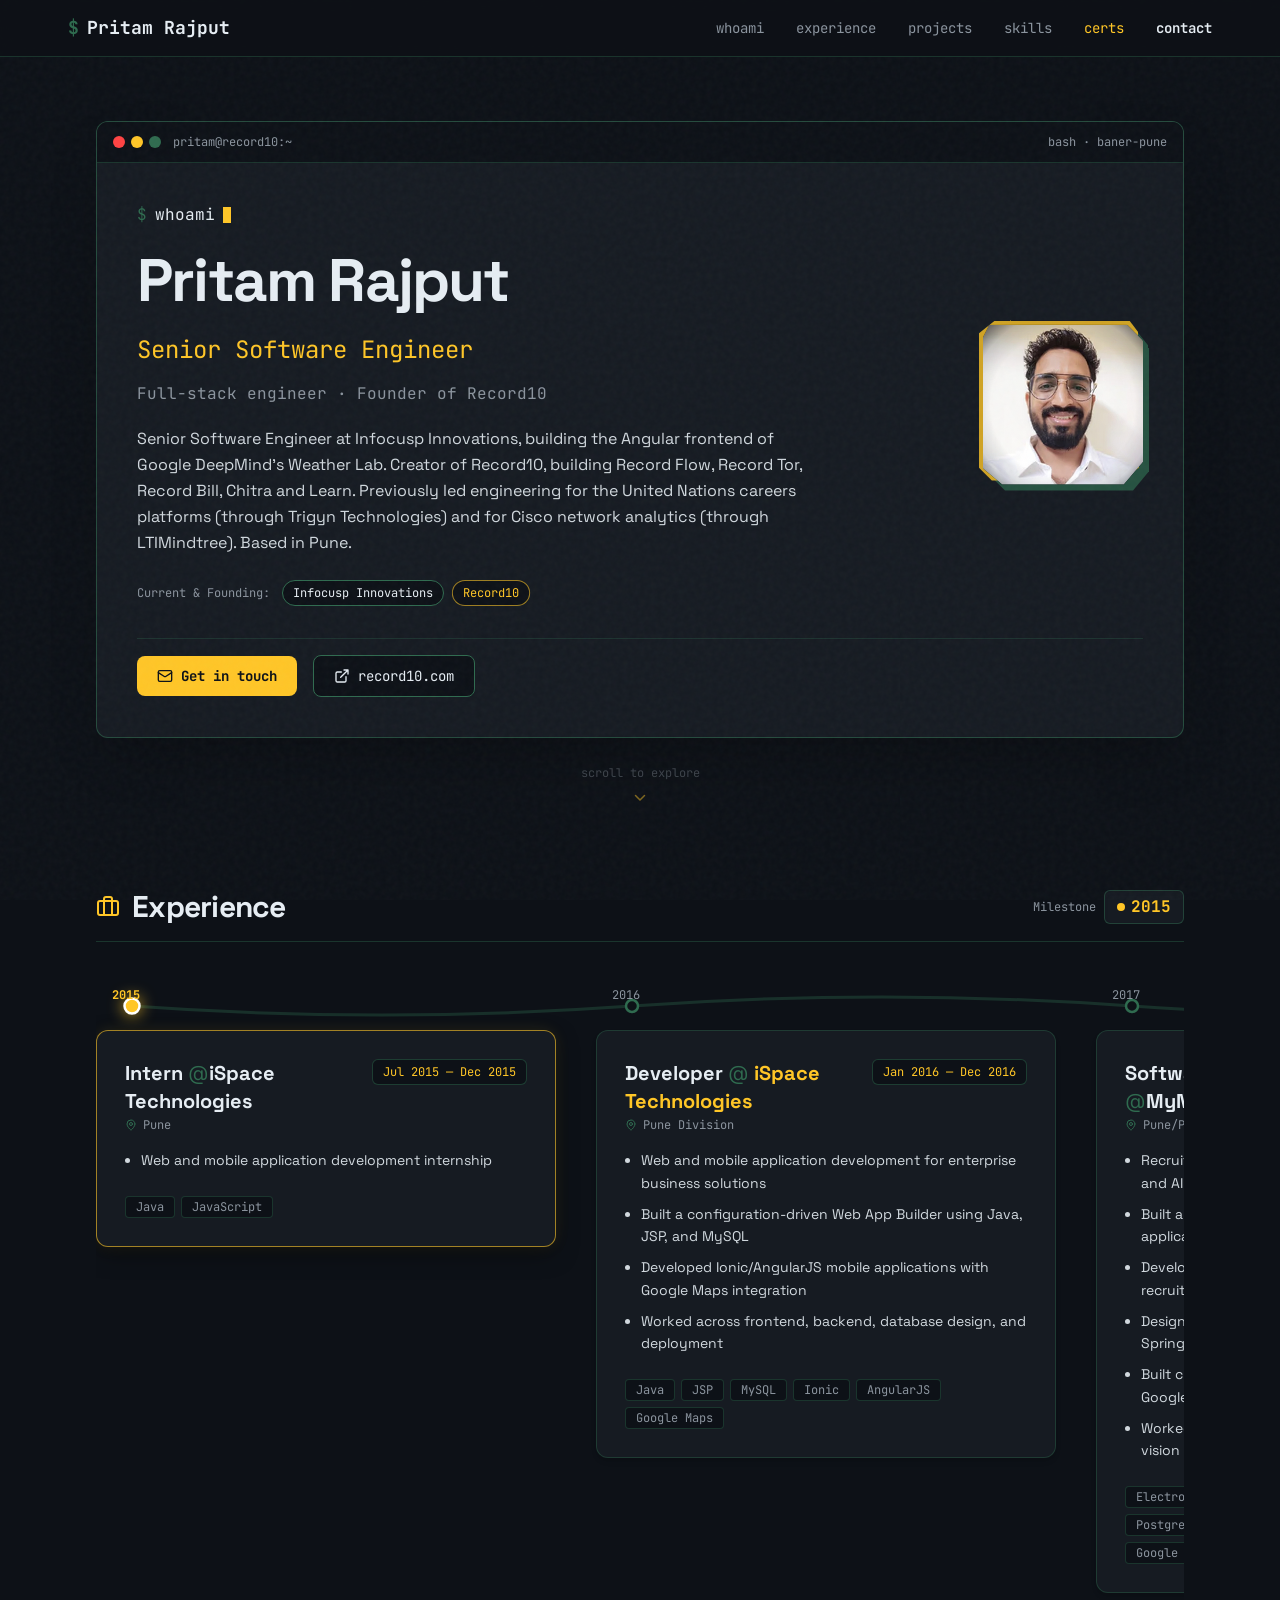
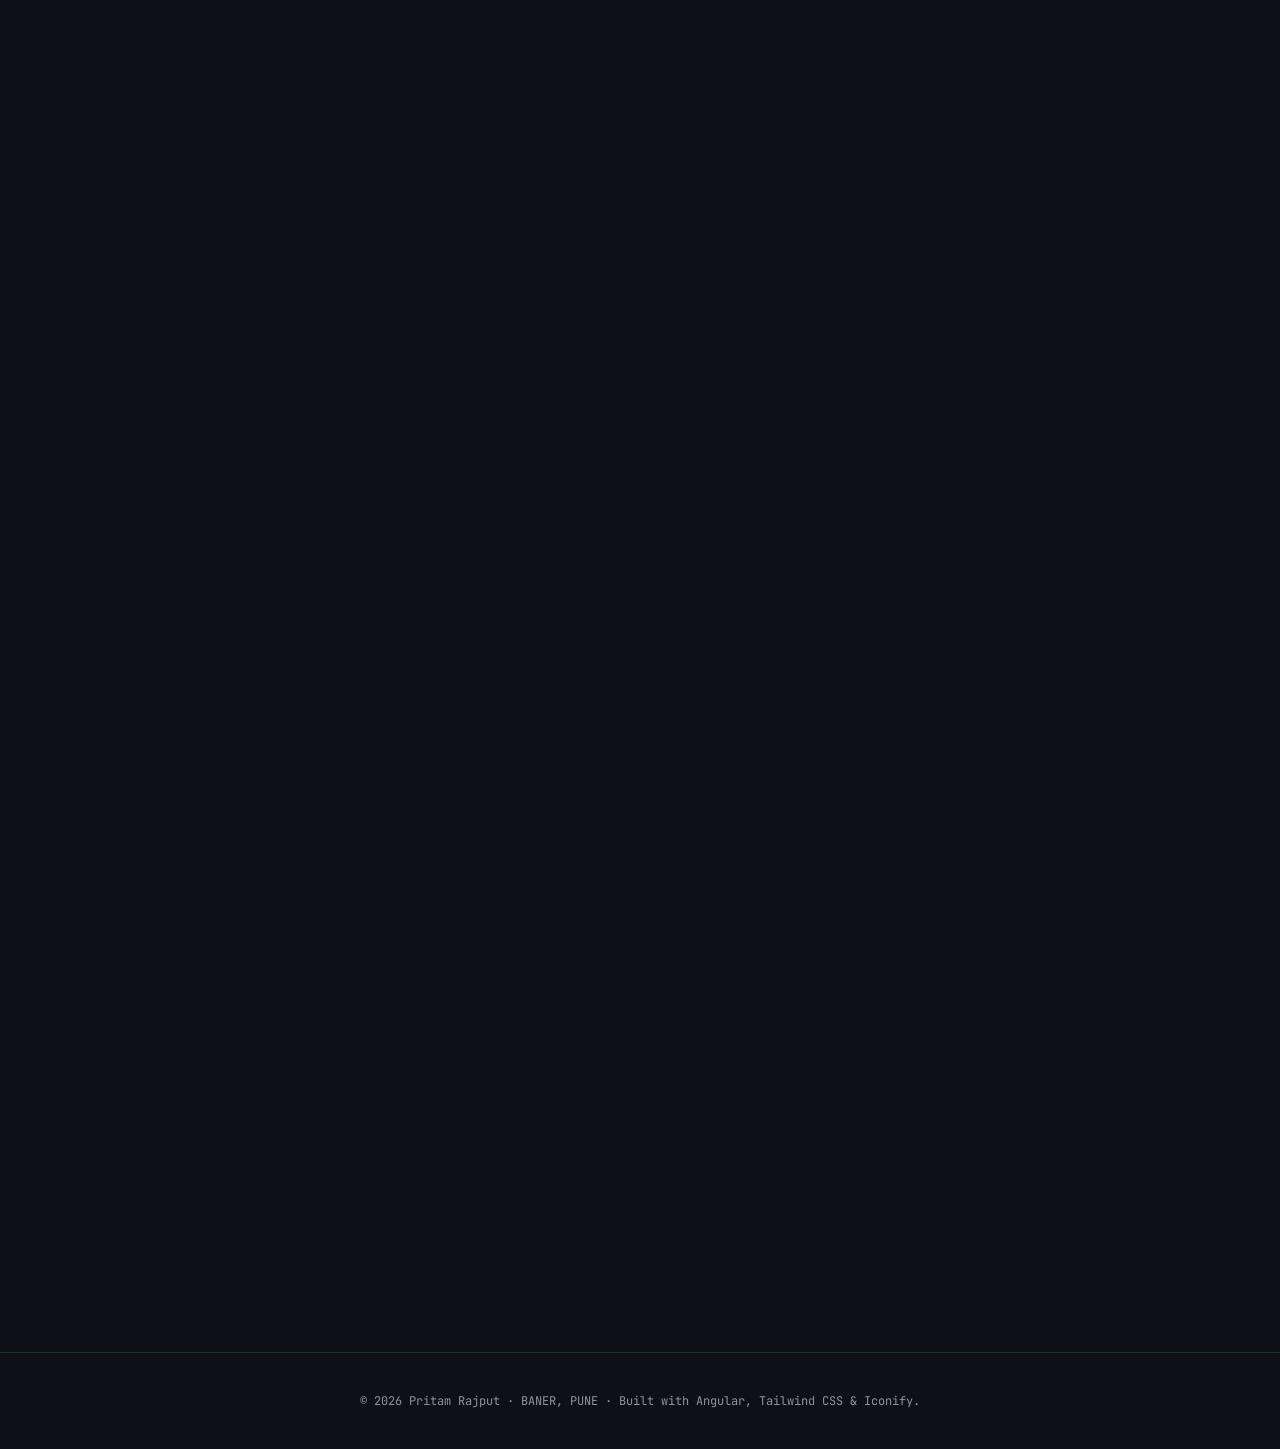
==== commit 8234bc2b: "deploy: 2026-11-27 01:54:10 (pritam master c250ea9)" ====
--- a/index.csr.html
+++ b/index.csr.html
@@ -6,7 +6,7 @@
   <base href="/">
   <meta name="viewport" content="width=device-width, initial-scale=1">
   <meta name="color-scheme" content="dark light">
-  <meta name="description" content="Senior Software Engineer at Infocusp Innovations, working on Tapestry at X, The Moonshot Factory. Creator of Record10 (Record Flow, Record Tor, Record Bill). Based in Baner, Pune.">
+  <meta name="description" content="Senior Software Engineer at Infocusp Innovations, building the Angular frontend of Google DeepMind's Weather Lab. Creator of Record10. Based in Baner, Pune.">
   <meta name="theme-color" content="#0d1117">
   <link rel="canonical" href="https://pritam.record10.com/">
   <link href="print.css" rel="stylesheet" media="print" data-beasties-skip="">
@@ -15,14 +15,14 @@
   <meta property="og:type" content="profile">
   <meta property="og:url" content="https://pritam.record10.com/">
   <meta property="og:title" content="Pritam Rajput | Senior Software Engineer">
-  <meta property="og:description" content="Senior Software Engineer at Infocusp Innovations, working on Tapestry at X, The Moonshot Factory. Creator of Record10.">
+  <meta property="og:description" content="Senior Software Engineer at Infocusp Innovations, building the Angular frontend of Google DeepMind's Weather Lab. Creator of Record10.">
   <meta property="og:image" content="https://pritam.record10.com/assets/og-image.png">
 
   <!-- Twitter Card -->
   <meta name="twitter:card" content="summary_large_image">
   <meta name="twitter:url" content="https://pritam.record10.com/">
   <meta name="twitter:title" content="Pritam Rajput | Senior Software Engineer">
-  <meta name="twitter:description" content="Senior Software Engineer at Infocusp Innovations, working on Tapestry at X, The Moonshot Factory. Creator of Record10.">
+  <meta name="twitter:description" content="Senior Software Engineer at Infocusp Innovations, building the Angular frontend of Google DeepMind's Weather Lab. Creator of Record10.">
   <meta name="twitter:image" content="https://pritam.record10.com/assets/og-image.png">
 
   <!-- Favicons -->
@@ -47,13 +47,10 @@
       },
       {
         "@type": "Organization",
-        "name": "X, The Moonshot Factory"
-      },
-      {
-        "@type": "Organization",
         "name": "Record10"
       }
     ],
+    "knowsAbout": ["Angular", "TypeScript"],
     "sameAs": [
       "https://www.linkedin.com/in/pritrajp/",
       "https://github.com/Pritraj",
@@ -65,5 +62,5 @@
 <link rel="stylesheet" href="styles-JN6LUVCG.css"></head>
 <body ngcm="">
   <app-root></app-root>
-<script src="polyfills-5CFQRCPP.js" type="module"></script><script src="main-OWPBESKD.js" type="module"></script></body>
+<script src="polyfills-5CFQRCPP.js" type="module"></script><script src="main-4KYQRJA6.js" type="module"></script></body>
 </html>
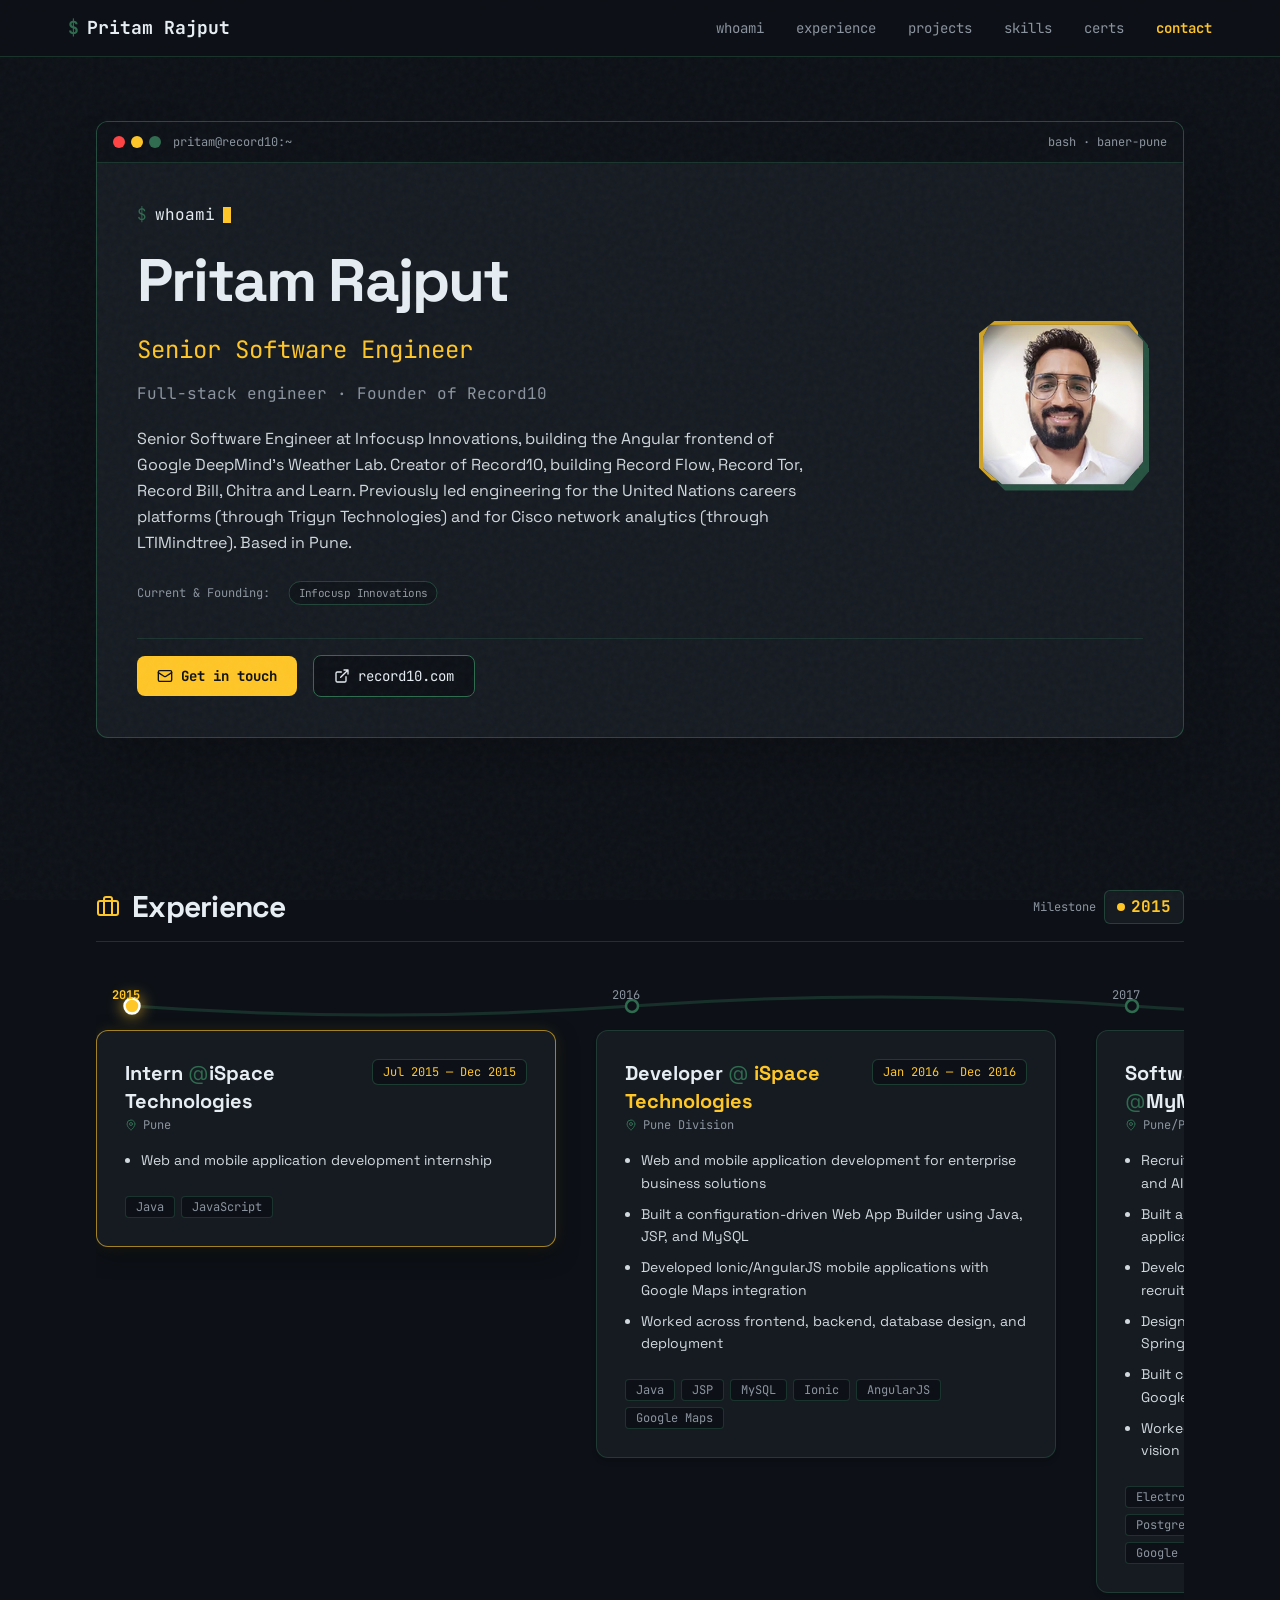
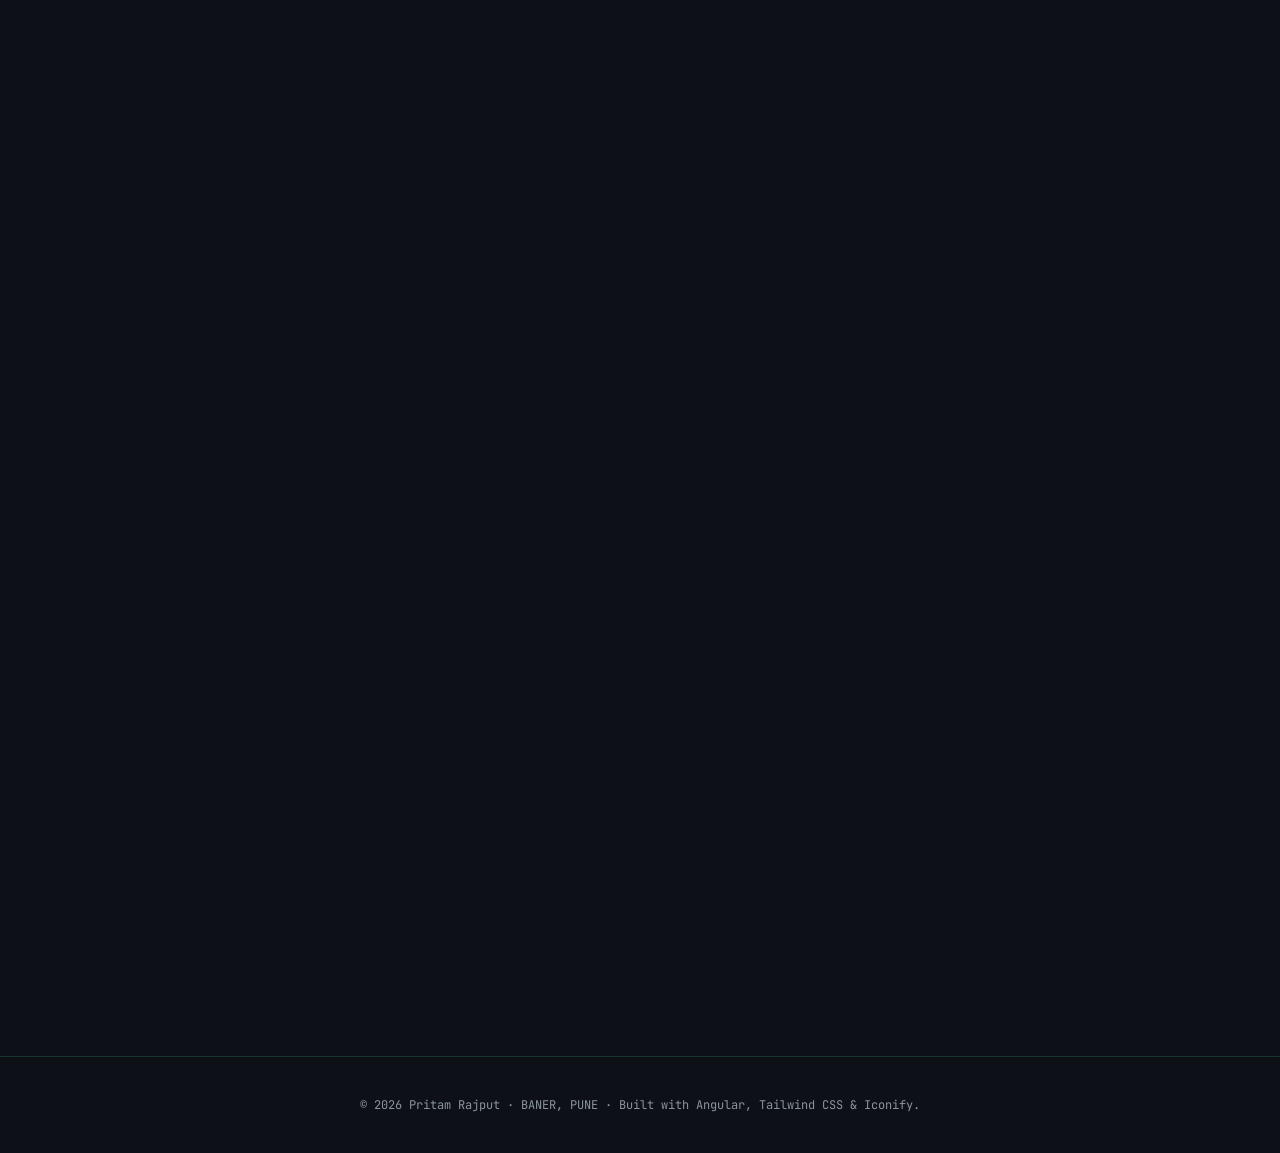
==== commit b3b5b55c: "deploy: 2026-11-27 19:39:44 (pritam master 3ab0502)" ====
--- a/index.csr.html
+++ b/index.csr.html
@@ -59,8 +59,8 @@
     ]
   }
   </script>
-<link rel="stylesheet" href="styles-JN6LUVCG.css"></head>
+<link rel="stylesheet" href="styles-FD3GHEIX.css"></head>
 <body ngcm="">
   <app-root></app-root>
-<script src="polyfills-5CFQRCPP.js" type="module"></script><script src="main-4KYQRJA6.js" type="module"></script></body>
+<script src="polyfills-5CFQRCPP.js" type="module"></script><script src="main-YKGR62VW.js" type="module"></script></body>
 </html>
--- a/styles-FD3GHEIX.css
+++ b/styles-FD3GHEIX.css
@@ -0,0 +1 @@
+@charset "UTF-8";@layer properties;@font-face{font-family:Space Grotesk Variable;font-style:normal;font-display:swap;font-weight:300 700;src:url("./media/space-grotesk-vietnamese-wght-normal-UOJE75FD.woff2") format("woff2-variations");unicode-range:U+0102-0103,U+0110-0111,U+0128-0129,U+0168-0169,U+01A0-01A1,U+01AF-01B0,U+0300-0301,U+0303-0304,U+0308-0309,U+0323,U+0329,U+1EA0-1EF9,U+20AB}@font-face{font-family:Space Grotesk Variable;font-style:normal;font-display:swap;font-weight:300 700;src:url("./media/space-grotesk-latin-ext-wght-normal-KWQTIOU2.woff2") format("woff2-variations");unicode-range:U+0100-02BA,U+02BD-02C5,U+02C7-02CC,U+02CE-02D7,U+02DD-02FF,U+0304,U+0308,U+0329,U+1D00-1DBF,U+1E00-1E9F,U+1EF2-1EFF,U+2020,U+20A0-20AB,U+20AD-20C0,U+2113,U+2C60-2C7F,U+A720-A7FF}@font-face{font-family:Space Grotesk Variable;font-style:normal;font-display:swap;font-weight:300 700;src:url("./media/space-grotesk-latin-wght-normal-LIGEH75C.woff2") format("woff2-variations");unicode-range:U+0000-00FF,U+0131,U+0152-0153,U+02BB-02BC,U+02C6,U+02DA,U+02DC,U+0304,U+0308,U+0329,U+2000-206F,U+20AC,U+2122,U+2191,U+2193,U+2212,U+2215,U+FEFF,U+FFFD}@font-face{font-family:JetBrains Mono Variable;font-style:normal;font-display:swap;font-weight:100 800;src:url("./media/jetbrains-mono-cyrillic-ext-wght-normal-BUWC6ZS3.woff2") format("woff2-variations");unicode-range:U+0460-052F,U+1C80-1C8A,U+20B4,U+2DE0-2DFF,U+A640-A69F,U+FE2E-FE2F}@font-face{font-family:JetBrains Mono Variable;font-style:normal;font-display:swap;font-weight:100 800;src:url("./media/jetbrains-mono-cyrillic-wght-normal-ENSFVLK4.woff2") format("woff2-variations");unicode-range:U+0301,U+0400-045F,U+0490-0491,U+04B0-04B1,U+2116}@font-face{font-family:JetBrains Mono Variable;font-style:normal;font-display:swap;font-weight:100 800;src:url("./media/jetbrains-mono-greek-wght-normal-Y3BRZMJV.woff2") format("woff2-variations");unicode-range:U+0370-0377,U+037A-037F,U+0384-038A,U+038C,U+038E-03A1,U+03A3-03FF}@font-face{font-family:JetBrains Mono Variable;font-style:normal;font-display:swap;font-weight:100 800;src:url("./media/jetbrains-mono-vietnamese-wght-normal-SP6EBKAH.woff2") format("woff2-variations");unicode-range:U+0102-0103,U+0110-0111,U+0128-0129,U+0168-0169,U+01A0-01A1,U+01AF-01B0,U+0300-0301,U+0303-0304,U+0308-0309,U+0323,U+0329,U+1EA0-1EF9,U+20AB}@font-face{font-family:JetBrains Mono Variable;font-style:normal;font-display:swap;font-weight:100 800;src:url("./media/jetbrains-mono-latin-ext-wght-normal-TSLVDSQR.woff2") format("woff2-variations");unicode-range:U+0100-02BA,U+02BD-02C5,U+02C7-02CC,U+02CE-02D7,U+02DD-02FF,U+0304,U+0308,U+0329,U+1D00-1DBF,U+1E00-1E9F,U+1EF2-1EFF,U+2020,U+20A0-20AB,U+20AD-20C0,U+2113,U+2C60-2C7F,U+A720-A7FF}@font-face{font-family:JetBrains Mono Variable;font-style:normal;font-display:swap;font-weight:100 800;src:url("./media/jetbrains-mono-latin-wght-normal-VBS632QH.woff2") format("woff2-variations");unicode-range:U+0000-00FF,U+0131,U+0152-0153,U+02BB-02BC,U+02C6,U+02DA,U+02DC,U+0304,U+0308,U+0329,U+2000-206F,U+20AC,U+2122,U+2191,U+2193,U+2212,U+2215,U+FEFF,U+FFFD}@layer theme,base,components,utilities;@layer theme{:root,:host{--font-sans: -apple-system, BlinkMacSystemFont, "Segoe UI", Roboto, "Helvetica Neue", "Noto Sans", Arial, sans-serif, "Apple Color Emoji", "Segoe UI Emoji", "Segoe UI Symbol", "Noto Color Emoji";--font-mono: "JetBrains Mono Variable", monospace;--color-amber-400: oklch(82.8% .189 84.429);--spacing: .25rem;--container-xl: 36rem;--container-2xl: 42rem;--container-6xl: 72rem;--text-xs: .75rem;--text-xs--line-height: calc(1 / .75);--text-sm: .875rem;--text-sm--line-height: calc(1.25 / .875);--text-base: 1rem;--text-base--line-height: 1.5 ;--text-lg: 1.125rem;--text-lg--line-height: calc(1.75 / 1.125);--text-xl: 1.25rem;--text-xl--line-height: calc(1.75 / 1.25);--text-2xl: 1.5rem;--text-2xl--line-height: calc(2 / 1.5);--text-3xl: 1.875rem;--text-3xl--line-height: 1.2 ;--text-4xl: 2.25rem;--text-4xl--line-height: calc(2.5 / 2.25);--text-5xl: 3rem;--text-5xl--line-height: 1;--text-6xl: 3.75rem;--text-6xl--line-height: 1;--font-weight-normal: 400;--font-weight-semibold: 600;--font-weight-bold: 700;--font-weight-extrabold: 800;--tracking-tight: -.025em;--tracking-wider: .05em;--tracking-widest: .1em;--leading-tight: 1.25;--leading-normal: 1.5;--leading-relaxed: 1.625;--radius-md: .375rem;--radius-lg: .5rem;--radius-xl: .75rem;--animate-pulse: pulse 2s cubic-bezier(.4, 0, .6, 1) infinite;--animate-bounce: bounce 1s infinite;--blur-md: 12px;--blur-3xl: 64px;--default-transition-duration: .15s;--default-transition-timing-function: cubic-bezier(.4, 0, .2, 1);--default-font-family: var(--font-sans);--default-mono-font-family: var(--font-mono);--color-ink: #0d1117;--color-panel: #161b22;--color-line: #2f6b4f;--color-text-main: #e6edf3;--color-accent-yellow: #FFC627;--font-display: "Space Grotesk Variable", sans-serif;--spacing-section: clamp(3rem, 6vw, 6rem)}}@layer base{*,:after,:before,::backdrop,::file-selector-button{box-sizing:border-box;margin:0;padding:0;border:0 solid}html,:host{line-height:1.5;-webkit-text-size-adjust:100%;tab-size:4;font-family:var(--default-font-family, -apple-system, BlinkMacSystemFont, "Segoe UI", Roboto, "Helvetica Neue", "Noto Sans", Arial, sans-serif, "Apple Color Emoji", "Segoe UI Emoji", "Segoe UI Symbol", "Noto Color Emoji");font-feature-settings:var(--default-font-feature-settings, normal);font-variation-settings:var(--default-font-variation-settings, normal);-webkit-tap-highlight-color:transparent}hr{height:0;color:inherit;border-top-width:1px}abbr:where([title]){-webkit-text-decoration:underline dotted;text-decoration:underline dotted}h1,h2,h3,h4,h5,h6{font-size:inherit;font-weight:inherit}a{color:inherit;-webkit-text-decoration:inherit;text-decoration:inherit}b,strong{font-weight:bolder}code,kbd,samp,pre{font-family:var(--default-mono-font-family, ui-monospace, SFMono-Regular, Menlo, Monaco, Consolas, "Liberation Mono", "Courier New", monospace);font-feature-settings:var(--default-mono-font-feature-settings, normal);font-variation-settings:var(--default-mono-font-variation-settings, normal);font-size:1em}small{font-size:80%}sub,sup{font-size:75%;line-height:0;position:relative;vertical-align:baseline}sub{bottom:-.25em}sup{top:-.5em}table{text-indent:0;border-color:inherit;border-collapse:collapse}:-moz-focusring:where(:not(iframe)){outline:auto}progress{vertical-align:baseline}summary{display:list-item}ol,ul,menu{list-style:none}img,svg,video,canvas,audio,iframe,embed,object{display:block;vertical-align:middle}img,video{max-width:100%;height:auto}button,input,select,optgroup,textarea,::file-selector-button{font:inherit;font-feature-settings:inherit;font-variation-settings:inherit;letter-spacing:inherit;color:inherit;border-radius:0;background-color:transparent;opacity:1}:where(select:is([multiple],[size])) optgroup{font-weight:bolder}:where(select:is([multiple],[size])) optgroup option{padding-inline-start:20px}::file-selector-button{margin-inline-end:4px}::placeholder{opacity:1}@supports (not (-webkit-appearance: -apple-pay-button)) or (contain-intrinsic-size: 1px){::placeholder{color:currentcolor}@supports (color: color-mix(in lab,red,red)){::placeholder{color:color-mix(in oklab,currentcolor 50%,transparent)}}}textarea{resize:vertical}::-webkit-search-decoration{-webkit-appearance:none}::-webkit-date-and-time-value{min-height:1lh;text-align:inherit}::-webkit-datetime-edit{display:inline-flex}::-webkit-datetime-edit-fields-wrapper{padding:0}::-webkit-datetime-edit,::-webkit-datetime-edit-year-field,::-webkit-datetime-edit-month-field,::-webkit-datetime-edit-day-field,::-webkit-datetime-edit-hour-field,::-webkit-datetime-edit-minute-field,::-webkit-datetime-edit-second-field,::-webkit-datetime-edit-millisecond-field,::-webkit-datetime-edit-meridiem-field{padding-block:0}::-webkit-calendar-picker-indicator{line-height:1}:-moz-ui-invalid{box-shadow:none}button,input:where([type=button],[type=reset],[type=submit]),::file-selector-button{appearance:button}::-webkit-inner-spin-button,::-webkit-outer-spin-button{height:auto}[hidden]:where(:not([hidden=until-found])){display:none!important}}@layer utilities{.pointer-events-none{pointer-events:none}.visible{visibility:visible}.sr-only{position:absolute;width:1px;height:1px;padding:0;margin:-1px;overflow:hidden;clip-path:inset(50%);white-space:nowrap;border-width:0}.absolute{position:absolute}.fixed{position:fixed}.relative{position:relative}.static{position:static}.sticky{position:sticky}.inset-0{inset:0}.-top-16{top:calc(var(--spacing) * -16)}.top-0{top:0}.top-1\.5{top:calc(var(--spacing) * 1.5)}.top-full{top:100%}.-right-16{right:calc(var(--spacing) * -16)}.-bottom-16{bottom:calc(var(--spacing) * -16)}.-left-16{left:calc(var(--spacing) * -16)}.-left-\[31px\]{left:-31px}.left-0{left:0}.isolate{isolation:isolate}.-z-10{z-index:-10}.z-0{z-index:0}.z-50{z-index:50}.float-end{float:inline-end}.container{width:100%}@media(width>=40rem){.container{max-width:40rem}}@media(width>=48rem){.container{max-width:48rem}}@media(width>=64rem){.container{max-width:64rem}}@media(width>=80rem){.container{max-width:80rem}}@media(width>=96rem){.container{max-width:96rem}}.m-0{margin:0}.mx-auto{margin-inline:auto}.me-4{margin-inline-end:calc(var(--spacing) * 4)}.-mt-3\.5{margin-top:calc(var(--spacing) * -3.5)}.mt-0\.5{margin-top:calc(var(--spacing) * .5)}.mt-1{margin-top:var(--spacing)}.mt-3{margin-top:calc(var(--spacing) * 3)}.mt-8{margin-top:calc(var(--spacing) * 8)}.mr-1{margin-right:var(--spacing)}.mr-1\.5{margin-right:calc(var(--spacing) * 1.5)}.-ml-3\.5{margin-left:calc(var(--spacing) * -3.5)}.ml-1{margin-left:var(--spacing)}.ml-4{margin-left:calc(var(--spacing) * 4)}.ml-auto{margin-left:auto}.icon-\[lucide--arrow-up-right\]{display:inline-block;width:1em;height:1em;background-color:currentColor;-webkit-mask-image:var(--svg);mask-image:var(--svg);-webkit-mask-repeat:no-repeat;mask-repeat:no-repeat;-webkit-mask-size:100% 100%;mask-size:100% 100%;--svg: url("data:image/svg+xml,%3Csvg xmlns='http://www.w3.org/2000/svg' viewBox='0 0 24 24' width='24' height='24'%3E%3Cpath fill='none' stroke='black' stroke-linecap='round' stroke-linejoin='round' stroke-width='2' d='M7 7h10v10M7 17L17 7'/%3E%3C/svg%3E")}.icon-\[lucide--award\]{display:inline-block;width:1em;height:1em;background-color:currentColor;-webkit-mask-image:var(--svg);mask-image:var(--svg);-webkit-mask-repeat:no-repeat;mask-repeat:no-repeat;-webkit-mask-size:100% 100%;mask-size:100% 100%;--svg: url("data:image/svg+xml,%3Csvg xmlns='http://www.w3.org/2000/svg' viewBox='0 0 24 24' width='24' height='24'%3E%3Cg fill='none' stroke='black' stroke-linecap='round' stroke-linejoin='round' stroke-width='2'%3E%3Cpath d='m15.477 12.89l1.515 8.526a.5.5 0 0 1-.81.47l-3.58-2.687a1 1 0 0 0-1.197 0l-3.586 2.686a.5.5 0 0 1-.81-.469l1.514-8.526'/%3E%3Ccircle cx='12' cy='8' r='6'/%3E%3C/g%3E%3C/svg%3E")}.icon-\[lucide--book-open\]{display:inline-block;width:1em;height:1em;background-color:currentColor;-webkit-mask-image:var(--svg);mask-image:var(--svg);-webkit-mask-repeat:no-repeat;mask-repeat:no-repeat;-webkit-mask-size:100% 100%;mask-size:100% 100%;--svg: url("data:image/svg+xml,%3Csvg xmlns='http://www.w3.org/2000/svg' viewBox='0 0 24 24' width='24' height='24'%3E%3Cpath fill='none' stroke='black' stroke-linecap='round' stroke-linejoin='round' stroke-width='2' d='M12 5v16m8.001-2A2 2 0 0 0 22 17V5a2 2 0 0 0-1.999-2L16 3.002A5 5 0 0 0 12 5a5 5 0 0 0-4-2H4a2 2 0 0 0-2 2v12a2 2 0 0 0 1.999 2H8a5 5 0 0 1 4 2a5 5 0 0 1 4-2z'/%3E%3C/svg%3E")}.icon-\[lucide--briefcase\]{display:inline-block;width:1em;height:1em;background-color:currentColor;-webkit-mask-image:var(--svg);mask-image:var(--svg);-webkit-mask-repeat:no-repeat;mask-repeat:no-repeat;-webkit-mask-size:100% 100%;mask-size:100% 100%;--svg: url("data:image/svg+xml,%3Csvg xmlns='http://www.w3.org/2000/svg' viewBox='0 0 24 24' width='24' height='24'%3E%3Cg fill='none' stroke='black' stroke-linecap='round' stroke-linejoin='round' stroke-width='2'%3E%3Cpath d='M16 20V4a2 2 0 0 0-2-2h-4a2 2 0 0 0-2 2v16'/%3E%3Crect width='20' height='14' x='2' y='6' rx='2'/%3E%3C/g%3E%3C/svg%3E")}.icon-\[lucide--chevron-down\]{display:inline-block;width:1em;height:1em;background-color:currentColor;-webkit-mask-image:var(--svg);mask-image:var(--svg);-webkit-mask-repeat:no-repeat;mask-repeat:no-repeat;-webkit-mask-size:100% 100%;mask-size:100% 100%;--svg: url("data:image/svg+xml,%3Csvg xmlns='http://www.w3.org/2000/svg' viewBox='0 0 24 24' width='24' height='24'%3E%3Cpath fill='none' stroke='black' stroke-linecap='round' stroke-linejoin='round' stroke-width='2' d='m6 9l6 6l6-6'/%3E%3C/svg%3E")}.icon-\[lucide--chevron-right\]{display:inline-block;width:1em;height:1em;background-color:currentColor;-webkit-mask-image:var(--svg);mask-image:var(--svg);-webkit-mask-repeat:no-repeat;mask-repeat:no-repeat;-webkit-mask-size:100% 100%;mask-size:100% 100%;--svg: url("data:image/svg+xml,%3Csvg xmlns='http://www.w3.org/2000/svg' viewBox='0 0 24 24' width='24' height='24'%3E%3Cpath fill='none' stroke='black' stroke-linecap='round' stroke-linejoin='round' stroke-width='2' d='m9 18l6-6l-6-6'/%3E%3C/svg%3E")}.icon-\[lucide--chevrons-down-up\]{display:inline-block;width:1em;height:1em;background-color:currentColor;-webkit-mask-image:var(--svg);mask-image:var(--svg);-webkit-mask-repeat:no-repeat;mask-repeat:no-repeat;-webkit-mask-size:100% 100%;mask-size:100% 100%;--svg: url("data:image/svg+xml,%3Csvg xmlns='http://www.w3.org/2000/svg' viewBox='0 0 24 24' width='24' height='24'%3E%3Cpath fill='none' stroke='black' stroke-linecap='round' stroke-linejoin='round' stroke-width='2' d='m7 20l5-5l5 5M7 4l5 5l5-5'/%3E%3C/svg%3E")}.icon-\[lucide--cpu\]{display:inline-block;width:1em;height:1em;background-color:currentColor;-webkit-mask-image:var(--svg);mask-image:var(--svg);-webkit-mask-repeat:no-repeat;mask-repeat:no-repeat;-webkit-mask-size:100% 100%;mask-size:100% 100%;--svg: url("data:image/svg+xml,%3Csvg xmlns='http://www.w3.org/2000/svg' viewBox='0 0 24 24' width='24' height='24'%3E%3Cg fill='none' stroke='black' stroke-linecap='round' stroke-linejoin='round' stroke-width='2'%3E%3Cpath d='M12 20v2m0-20v2m5 16v2m0-20v2M2 12h2m-2 5h2M2 7h2m16 5h2m-2 5h2M20 7h2M7 20v2M7 2v2'/%3E%3Crect width='16' height='16' x='4' y='4' rx='2'/%3E%3Crect width='8' height='8' x='8' y='8' rx='1'/%3E%3C/g%3E%3C/svg%3E")}.icon-\[lucide--external-link\]{display:inline-block;width:1em;height:1em;background-color:currentColor;-webkit-mask-image:var(--svg);mask-image:var(--svg);-webkit-mask-repeat:no-repeat;mask-repeat:no-repeat;-webkit-mask-size:100% 100%;mask-size:100% 100%;--svg: url("data:image/svg+xml,%3Csvg xmlns='http://www.w3.org/2000/svg' viewBox='0 0 24 24' width='24' height='24'%3E%3Cpath fill='none' stroke='black' stroke-linecap='round' stroke-linejoin='round' stroke-width='2' d='M15 3h6v6m-11 5L21 3m-3 10v6a2 2 0 0 1-2 2H5a2 2 0 0 1-2-2V8a2 2 0 0 1 2-2h6'/%3E%3C/svg%3E")}.icon-\[lucide--folder-git-2\]{display:inline-block;width:1em;height:1em;background-color:currentColor;-webkit-mask-image:var(--svg);mask-image:var(--svg);-webkit-mask-repeat:no-repeat;mask-repeat:no-repeat;-webkit-mask-size:100% 100%;mask-size:100% 100%;--svg: url("data:image/svg+xml,%3Csvg xmlns='http://www.w3.org/2000/svg' viewBox='0 0 24 24' width='24' height='24'%3E%3Cg fill='none' stroke='black' stroke-linecap='round' stroke-linejoin='round' stroke-width='2'%3E%3Cpath d='M18 19a5 5 0 0 1-5-5v8'/%3E%3Cpath d='M9 20H4a2 2 0 0 1-2-2V5a2 2 0 0 1 2-2h3.9a2 2 0 0 1 1.69.9l.81 1.2a2 2 0 0 0 1.67.9H20a2 2 0 0 1 2 2v5'/%3E%3Ccircle cx='13' cy='12' r='2'/%3E%3Ccircle cx='20' cy='19' r='2'/%3E%3C/g%3E%3C/svg%3E")}.icon-\[lucide--globe\]{display:inline-block;width:1em;height:1em;background-color:currentColor;-webkit-mask-image:var(--svg);mask-image:var(--svg);-webkit-mask-repeat:no-repeat;mask-repeat:no-repeat;-webkit-mask-size:100% 100%;mask-size:100% 100%;--svg: url("data:image/svg+xml,%3Csvg xmlns='http://www.w3.org/2000/svg' viewBox='0 0 24 24' width='24' height='24'%3E%3Cg fill='none' stroke='black' stroke-linecap='round' stroke-linejoin='round' stroke-width='2'%3E%3Ccircle cx='12' cy='12' r='10'/%3E%3Cpath d='M12 2a14.5 14.5 0 0 0 0 20a14.5 14.5 0 0 0 0-20M2 12h20'/%3E%3C/g%3E%3C/svg%3E")}.icon-\[lucide--graduation-cap\]{display:inline-block;width:1em;height:1em;background-color:currentColor;-webkit-mask-image:var(--svg);mask-image:var(--svg);-webkit-mask-repeat:no-repeat;mask-repeat:no-repeat;-webkit-mask-size:100% 100%;mask-size:100% 100%;--svg: url("data:image/svg+xml,%3Csvg xmlns='http://www.w3.org/2000/svg' viewBox='0 0 24 24' width='24' height='24'%3E%3Cg fill='none' stroke='black' stroke-linecap='round' stroke-linejoin='round' stroke-width='2'%3E%3Cpath d='M21.42 10.922a1 1 0 0 0-.019-1.838L12.83 5.18a2 2 0 0 0-1.66 0L2.6 9.08a1 1 0 0 0 0 1.832l8.57 3.908a2 2 0 0 0 1.66 0zM22 10v6'/%3E%3Cpath d='M6 12.5V16a6 3 0 0 0 12 0v-3.5'/%3E%3C/g%3E%3C/svg%3E")}.icon-\[lucide--image\]{display:inline-block;width:1em;height:1em;background-color:currentColor;-webkit-mask-image:var(--svg);mask-image:var(--svg);-webkit-mask-repeat:no-repeat;mask-repeat:no-repeat;-webkit-mask-size:100% 100%;mask-size:100% 100%;--svg: url("data:image/svg+xml,%3Csvg xmlns='http://www.w3.org/2000/svg' viewBox='0 0 24 24' width='24' height='24'%3E%3Cg fill='none' stroke='black' stroke-linecap='round' stroke-linejoin='round' stroke-width='2'%3E%3Crect width='18' height='18' x='3' y='3' rx='2' ry='2'/%3E%3Ccircle cx='9' cy='9' r='2'/%3E%3Cpath d='m21 15l-3.086-3.086a2 2 0 0 0-2.828 0L6 21'/%3E%3C/g%3E%3C/svg%3E")}.icon-\[lucide--mail\]{display:inline-block;width:1em;height:1em;background-color:currentColor;-webkit-mask-image:var(--svg);mask-image:var(--svg);-webkit-mask-repeat:no-repeat;mask-repeat:no-repeat;-webkit-mask-size:100% 100%;mask-size:100% 100%;--svg: url("data:image/svg+xml,%3Csvg xmlns='http://www.w3.org/2000/svg' viewBox='0 0 24 24' width='24' height='24'%3E%3Cg fill='none' stroke='black' stroke-linecap='round' stroke-linejoin='round' stroke-width='2'%3E%3Cpath d='m22 7l-8.991 5.727a2 2 0 0 1-2.009 0L2 7'/%3E%3Crect width='20' height='16' x='2' y='4' rx='2'/%3E%3C/g%3E%3C/svg%3E")}.icon-\[lucide--map-pin\]{display:inline-block;width:1em;height:1em;background-color:currentColor;-webkit-mask-image:var(--svg);mask-image:var(--svg);-webkit-mask-repeat:no-repeat;mask-repeat:no-repeat;-webkit-mask-size:100% 100%;mask-size:100% 100%;--svg: url("data:image/svg+xml,%3Csvg xmlns='http://www.w3.org/2000/svg' viewBox='0 0 24 24' width='24' height='24'%3E%3Cg fill='none' stroke='black' stroke-linecap='round' stroke-linejoin='round' stroke-width='2'%3E%3Cpath d='M20 10c0 4.993-5.539 10.193-7.399 11.799a1 1 0 0 1-1.202 0C9.539 20.193 4 14.993 4 10a8 8 0 0 1 16 0'/%3E%3Ccircle cx='12' cy='10' r='3'/%3E%3C/g%3E%3C/svg%3E")}.icon-\[lucide--menu\]{display:inline-block;width:1em;height:1em;background-color:currentColor;-webkit-mask-image:var(--svg);mask-image:var(--svg);-webkit-mask-repeat:no-repeat;mask-repeat:no-repeat;-webkit-mask-size:100% 100%;mask-size:100% 100%;--svg: url("data:image/svg+xml,%3Csvg xmlns='http://www.w3.org/2000/svg' viewBox='0 0 24 24' width='24' height='24'%3E%3Cpath fill='none' stroke='black' stroke-linecap='round' stroke-linejoin='round' stroke-width='2' d='M4 5h16M4 12h16M4 19h16'/%3E%3C/svg%3E")}.icon-\[lucide--receipt\]{display:inline-block;width:1em;height:1em;background-color:currentColor;-webkit-mask-image:var(--svg);mask-image:var(--svg);-webkit-mask-repeat:no-repeat;mask-repeat:no-repeat;-webkit-mask-size:100% 100%;mask-size:100% 100%;--svg: url("data:image/svg+xml,%3Csvg xmlns='http://www.w3.org/2000/svg' viewBox='0 0 24 24' width='24' height='24'%3E%3Cg fill='none' stroke='black' stroke-linecap='round' stroke-linejoin='round' stroke-width='2'%3E%3Cpath d='M12 17V7m4 1h-6a2 2 0 0 0 0 4h4a2 2 0 0 1 0 4H8'/%3E%3Cpath d='M4 3a1 1 0 0 1 1-1a1.3 1.3 0 0 1 .7.2l.933.6a1.3 1.3 0 0 0 1.4 0l.934-.6a1.3 1.3 0 0 1 1.4 0l.933.6a1.3 1.3 0 0 0 1.4 0l.933-.6a1.3 1.3 0 0 1 1.4 0l.934.6a1.3 1.3 0 0 0 1.4 0l.933-.6A1.3 1.3 0 0 1 19 2a1 1 0 0 1 1 1v18a1 1 0 0 1-1 1a1.3 1.3 0 0 1-.7-.2l-.933-.6a1.3 1.3 0 0 0-1.4 0l-.934.6a1.3 1.3 0 0 1-1.4 0l-.933-.6a1.3 1.3 0 0 0-1.4 0l-.933.6a1.3 1.3 0 0 1-1.4 0l-.934-.6a1.3 1.3 0 0 0-1.4 0l-.933.6a1.3 1.3 0 0 1-.7.2a1 1 0 0 1-1-1z'/%3E%3C/g%3E%3C/svg%3E")}.icon-\[lucide--shield-check\]{display:inline-block;width:1em;height:1em;background-color:currentColor;-webkit-mask-image:var(--svg);mask-image:var(--svg);-webkit-mask-repeat:no-repeat;mask-repeat:no-repeat;-webkit-mask-size:100% 100%;mask-size:100% 100%;--svg: url("data:image/svg+xml,%3Csvg xmlns='http://www.w3.org/2000/svg' viewBox='0 0 24 24' width='24' height='24'%3E%3Cg fill='none' stroke='black' stroke-linecap='round' stroke-linejoin='round' stroke-width='2'%3E%3Cpath d='M20 13c0 5-3.5 7.5-7.66 8.95a1 1 0 0 1-.67-.01C7.5 20.5 4 18 4 13V6a1 1 0 0 1 1-1c2 0 4.5-1.2 6.24-2.72a1.17 1.17 0 0 1 1.52 0C14.51 3.81 17 5 19 5a1 1 0 0 1 1 1z'/%3E%3Cpath d='m9 12l2 2l4-4'/%3E%3C/g%3E%3C/svg%3E")}.icon-\[lucide--workflow\]{display:inline-block;width:1em;height:1em;background-color:currentColor;-webkit-mask-image:var(--svg);mask-image:var(--svg);-webkit-mask-repeat:no-repeat;mask-repeat:no-repeat;-webkit-mask-size:100% 100%;mask-size:100% 100%;--svg: url("data:image/svg+xml,%3Csvg xmlns='http://www.w3.org/2000/svg' viewBox='0 0 24 24' width='24' height='24'%3E%3Cg fill='none' stroke='black' stroke-linecap='round' stroke-linejoin='round' stroke-width='2'%3E%3Crect width='8' height='8' x='3' y='3' rx='2'/%3E%3Cpath d='M7 11v4a2 2 0 0 0 2 2h4'/%3E%3Crect width='8' height='8' x='13' y='13' rx='2'/%3E%3C/g%3E%3C/svg%3E")}.icon-\[lucide--x\]{display:inline-block;width:1em;height:1em;background-color:currentColor;-webkit-mask-image:var(--svg);mask-image:var(--svg);-webkit-mask-repeat:no-repeat;mask-repeat:no-repeat;-webkit-mask-size:100% 100%;mask-size:100% 100%;--svg: url("data:image/svg+xml,%3Csvg xmlns='http://www.w3.org/2000/svg' viewBox='0 0 24 24' width='24' height='24'%3E%3Cpath fill='none' stroke='black' stroke-linecap='round' stroke-linejoin='round' stroke-width='2' d='M18 6L6 18M6 6l12 12'/%3E%3C/svg%3E")}.icon-\[simple-icons--amazonwebservices\]{display:inline-block;width:1em;height:1em;background-color:currentColor;-webkit-mask-image:var(--svg);mask-image:var(--svg);-webkit-mask-repeat:no-repeat;mask-repeat:no-repeat;-webkit-mask-size:100% 100%;mask-size:100% 100%;--svg: url("data:image/svg+xml,%3Csvg xmlns='http://www.w3.org/2000/svg' viewBox='0 0 24 24' width='24' height='24'%3E%3Cpath fill='black' d='M6.763 10.036q.002.446.088.71c.064.176.144.368.256.576c.04.063.056.127.056.183q.002.12-.152.24l-.503.335a.4.4 0 0 1-.208.072q-.12-.002-.239-.112a2.5 2.5 0 0 1-.287-.375a6 6 0 0 1-.248-.471q-.934 1.101-2.347 1.101c-.67 0-1.205-.191-1.596-.574q-.588-.575-.59-1.533c0-.678.239-1.23.726-1.644c.487-.415 1.133-.623 1.955-.623c.272 0 .551.024.846.064c.296.04.6.104.918.176v-.583q-.001-.909-.375-1.277c-.255-.248-.686-.367-1.3-.367c-.28 0-.568.031-.863.103q-.443.106-.862.272a2 2 0 0 1-.28.104a.5.5 0 0 1-.127.023q-.168.002-.168-.247v-.391c0-.128.016-.224.056-.28a.6.6 0 0 1 .224-.167a4.6 4.6 0 0 1 1.005-.36a4.8 4.8 0 0 1 1.246-.151c.95 0 1.644.216 2.091.647q.66.645.662 1.963v2.586zm-3.24 1.214c.263 0 .534-.048.822-.144a1.8 1.8 0 0 0 .758-.51a1.3 1.3 0 0 0 .272-.512c.047-.191.08-.423.08-.694v-.335a7 7 0 0 0-.735-.136a6 6 0 0 0-.75-.048c-.535 0-.926.104-1.19.32c-.263.215-.39.518-.39.917c0 .375.095.655.295.846c.191.2.47.296.838.296m6.41.862c-.144 0-.24-.024-.304-.08c-.064-.048-.12-.16-.168-.311L7.586 5.55a1.4 1.4 0 0 1-.072-.32c0-.128.064-.2.191-.2h.783q.227-.001.31.08c.065.048.113.16.16.312l1.342 5.284l1.245-5.284q.058-.24.151-.312a.55.55 0 0 1 .32-.08h.638c.152 0 .256.025.32.08c.063.048.12.16.151.312l1.261 5.348l1.381-5.348q.074-.24.16-.312a.52.52 0 0 1 .311-.08h.743c.127 0 .2.065.2.2c0 .04-.009.08-.017.128a1 1 0 0 1-.056.2l-1.923 6.17q-.072.24-.168.311a.5.5 0 0 1-.303.08h-.687c-.151 0-.255-.024-.32-.08c-.063-.056-.119-.16-.15-.32l-1.238-5.148l-1.23 5.14c-.04.16-.087.264-.15.32c-.065.056-.177.08-.32.08zm10.256.215c-.415 0-.83-.048-1.229-.143c-.399-.096-.71-.2-.918-.32c-.128-.071-.215-.151-.247-.223a.6.6 0 0 1-.048-.224v-.407c0-.167.064-.247.183-.247q.072 0 .144.024c.048.016.12.048.2.08q.408.181.878.279c.319.064.63.096.95.096c.502 0 .894-.088 1.165-.264a.86.86 0 0 0 .415-.758a.78.78 0 0 0-.215-.559c-.144-.151-.416-.287-.807-.415l-1.157-.36c-.583-.183-1.014-.454-1.277-.813a1.9 1.9 0 0 1-.4-1.158q0-.502.216-.886c.144-.255.335-.479.575-.654c.24-.184.51-.32.83-.415c.32-.096.655-.136 1.006-.136c.175 0 .359.008.535.032c.183.024.35.056.518.088q.24.058.455.127q.216.072.336.144a.7.7 0 0 1 .24.2a.43.43 0 0 1 .071.263v.375q-.002.254-.184.256a.8.8 0 0 1-.303-.096a3.65 3.65 0 0 0-1.532-.311c-.455 0-.815.071-1.062.223s-.375.383-.375.71c0 .224.08.416.24.567c.159.152.454.304.877.44l1.134.358c.574.184.99.44 1.237.767s.367.702.367 1.117c0 .343-.072.655-.207.926a2.2 2.2 0 0 1-.583.703c-.248.2-.543.343-.886.447c-.36.111-.734.167-1.142.167m1.509 3.88c-2.626 1.94-6.442 2.969-9.722 2.969c-4.598 0-8.74-1.7-11.87-4.526c-.247-.223-.024-.527.272-.351c3.384 1.963 7.559 3.153 11.877 3.153c2.914 0 6.114-.607 9.06-1.852c.439-.2.814.287.383.607m1.094-1.246c-.336-.43-2.22-.207-3.074-.103c-.255.032-.295-.192-.063-.36c1.5-1.053 3.967-.75 4.254-.399c.287.36-.08 2.826-1.485 4.007c-.215.184-.423.088-.327-.151c.32-.79 1.03-2.57.695-2.994'/%3E%3C/svg%3E")}.icon-\[simple-icons--angular\]{display:inline-block;width:1em;height:1em;background-color:currentColor;-webkit-mask-image:var(--svg);mask-image:var(--svg);-webkit-mask-repeat:no-repeat;mask-repeat:no-repeat;-webkit-mask-size:100% 100%;mask-size:100% 100%;--svg: url("data:image/svg+xml,%3Csvg xmlns='http://www.w3.org/2000/svg' viewBox='0 0 24 24' width='24' height='24'%3E%3Cpath fill='black' d='M16.712 17.711H7.288l-1.204 2.916L12 24l5.916-3.373zM14.692 0l7.832 16.855l.814-12.856zM9.308 0L.662 3.999l.814 12.856zm-.405 13.93h6.198L12 6.396z'/%3E%3C/svg%3E")}.icon-\[simple-icons--anthropic\]{display:inline-block;width:1em;height:1em;background-color:currentColor;-webkit-mask-image:var(--svg);mask-image:var(--svg);-webkit-mask-repeat:no-repeat;mask-repeat:no-repeat;-webkit-mask-size:100% 100%;mask-size:100% 100%;--svg: url("data:image/svg+xml,%3Csvg xmlns='http://www.w3.org/2000/svg' viewBox='0 0 24 24' width='24' height='24'%3E%3Cpath fill='black' d='M17.304 3.541h-3.672l6.696 16.918H24Zm-10.608 0L0 20.459h3.744l1.37-3.553h7.005l1.369 3.553h3.744L10.536 3.541Zm-.371 10.223L8.616 7.82l2.291 5.945Z'/%3E%3C/svg%3E")}.icon-\[simple-icons--astro\]{display:inline-block;width:1em;height:1em;background-color:currentColor;-webkit-mask-image:var(--svg);mask-image:var(--svg);-webkit-mask-repeat:no-repeat;mask-repeat:no-repeat;-webkit-mask-size:100% 100%;mask-size:100% 100%;--svg: url("data:image/svg+xml,%3Csvg xmlns='http://www.w3.org/2000/svg' viewBox='0 0 24 24' width='24' height='24'%3E%3Cpath fill='black' d='M8.358 20.162c-1.186-1.07-1.532-3.316-1.038-4.944c.856 1.026 2.043 1.352 3.272 1.535c1.897.283 3.76.177 5.522-.678c.202-.098.388-.229.608-.36c.166.473.209.95.151 1.437c-.14 1.185-.738 2.1-1.688 2.794c-.38.277-.782.525-1.175.787c-1.205.804-1.531 1.747-1.078 3.119l.044.148a3.16 3.16 0 0 1-1.407-1.188a3.3 3.3 0 0 1-.544-1.815c-.004-.32-.004-.642-.048-.958c-.106-.769-.472-1.113-1.161-1.133c-.707-.02-1.267.411-1.415 1.09c-.012.053-.028.104-.045.165zm-5.961-4.445s3.24-1.575 6.49-1.575l2.451-7.565c.092-.366.36-.614.662-.614s.57.248.662.614l2.45 7.565c3.85 0 6.491 1.575 6.491 1.575L16.088.727C15.93.285 15.663 0 15.303 0H8.697c-.36 0-.615.285-.784.727z'/%3E%3C/svg%3E")}.icon-\[simple-icons--bootstrap\]{display:inline-block;width:1em;height:1em;background-color:currentColor;-webkit-mask-image:var(--svg);mask-image:var(--svg);-webkit-mask-repeat:no-repeat;mask-repeat:no-repeat;-webkit-mask-size:100% 100%;mask-size:100% 100%;--svg: url("data:image/svg+xml,%3Csvg xmlns='http://www.w3.org/2000/svg' viewBox='0 0 24 24' width='24' height='24'%3E%3Cpath fill='black' d='M11.77 11.24H9.956V8.202h2.152c1.17 0 1.834.522 1.834 1.466c0 1.008-.773 1.572-2.174 1.572zm.324 1.206H9.957v3.348h2.231c1.459 0 2.232-.585 2.232-1.685s-.795-1.663-2.326-1.663M24 11.39v1.218c-1.128.108-1.817.944-2.226 2.268c-.407 1.319-.463 2.937-.42 4.186c.045 1.3-.968 2.5-2.337 2.5H4.985c-1.37 0-2.383-1.2-2.337-2.5c.043-1.249-.013-2.867-.42-4.186c-.41-1.324-1.1-2.16-2.228-2.268V11.39c1.128-.108 1.819-.944 2.227-2.268c.408-1.319.464-2.937.42-4.186c-.045-1.3.968-2.5 2.338-2.5h14.032c1.37 0 2.382 1.2 2.337 2.5c-.043 1.249.013 2.867.42 4.186c.409 1.324 1.098 2.16 2.226 2.268m-7.927 2.817c0-1.354-.953-2.333-2.368-2.488v-.057c1.04-.169 1.856-1.135 1.856-2.213c0-1.537-1.213-2.538-3.062-2.538h-4.16v10.172h4.181c2.218 0 3.553-1.086 3.553-2.876'/%3E%3C/svg%3E")}.icon-\[simple-icons--docker\]{display:inline-block;width:1em;height:1em;background-color:currentColor;-webkit-mask-image:var(--svg);mask-image:var(--svg);-webkit-mask-repeat:no-repeat;mask-repeat:no-repeat;-webkit-mask-size:100% 100%;mask-size:100% 100%;--svg: url("data:image/svg+xml,%3Csvg xmlns='http://www.w3.org/2000/svg' viewBox='0 0 24 24' width='24' height='24'%3E%3Cpath fill='black' d='M13.983 11.078h2.119a.186.186 0 0 0 .186-.185V9.006a.186.186 0 0 0-.186-.186h-2.119a.185.185 0 0 0-.185.185v1.888c0 .102.083.185.185.185m-2.954-5.43h2.118a.186.186 0 0 0 .186-.186V3.574a.186.186 0 0 0-.186-.185h-2.118a.185.185 0 0 0-.185.185v1.888c0 .102.082.185.185.185m0 2.716h2.118a.187.187 0 0 0 .186-.186V6.29a.186.186 0 0 0-.186-.185h-2.118a.185.185 0 0 0-.185.185v1.887c0 .102.082.185.185.186m-2.93 0h2.12a.186.186 0 0 0 .184-.186V6.29a.185.185 0 0 0-.185-.185H8.1a.185.185 0 0 0-.185.185v1.887c0 .102.083.185.185.186m-2.964 0h2.119a.186.186 0 0 0 .185-.186V6.29a.185.185 0 0 0-.185-.185H5.136a.186.186 0 0 0-.186.185v1.887c0 .102.084.185.186.186m5.893 2.715h2.118a.186.186 0 0 0 .186-.185V9.006a.186.186 0 0 0-.186-.186h-2.118a.185.185 0 0 0-.185.185v1.888c0 .102.082.185.185.185m-2.93 0h2.12a.185.185 0 0 0 .184-.185V9.006a.185.185 0 0 0-.184-.186h-2.12a.185.185 0 0 0-.184.185v1.888c0 .102.083.185.185.185m-2.964 0h2.119a.185.185 0 0 0 .185-.185V9.006a.185.185 0 0 0-.184-.186h-2.12a.186.186 0 0 0-.186.186v1.887c0 .102.084.185.186.185m-2.92 0h2.12a.185.185 0 0 0 .184-.185V9.006a.185.185 0 0 0-.184-.186h-2.12a.185.185 0 0 0-.184.185v1.888c0 .102.082.185.185.185M23.763 9.89c-.065-.051-.672-.51-1.954-.51q-.508.001-1.01.087c-.248-1.7-1.653-2.53-1.716-2.566l-.344-.199l-.226.327c-.284.438-.49.922-.612 1.43c-.23.97-.09 1.882.403 2.661c-.595.332-1.55.413-1.744.42H.751a.75.75 0 0 0-.75.748a11.4 11.4 0 0 0 .692 4.062c.545 1.428 1.355 2.48 2.41 3.124c1.18.723 3.1 1.137 5.275 1.137a15.7 15.7 0 0 0 2.93-.266a12.3 12.3 0 0 0 3.823-1.389a10.5 10.5 0 0 0 2.61-2.136c1.252-1.418 1.998-2.997 2.553-4.4h.221c1.372 0 2.215-.549 2.68-1.009c.309-.293.55-.65.707-1.046l.098-.288Z'/%3E%3C/svg%3E")}.icon-\[simple-icons--electron\]{display:inline-block;width:1em;height:1em;background-color:currentColor;-webkit-mask-image:var(--svg);mask-image:var(--svg);-webkit-mask-repeat:no-repeat;mask-repeat:no-repeat;-webkit-mask-size:100% 100%;mask-size:100% 100%;--svg: url("data:image/svg+xml,%3Csvg xmlns='http://www.w3.org/2000/svg' viewBox='0 0 24 24' width='24' height='24'%3E%3Cpath fill='black' d='M12.011 0a1.54 1.54 0 1 0 1.366 2.247c2.221 1.267 3.847 5.472 3.847 10.362c0 2.071-.289 4.056-.825 5.768a.32.32 0 0 0 .211.403a.32.32 0 0 0 .403-.21c.556-1.777.855-3.826.855-5.961c0-5.193-1.772-9.686-4.321-11.003l.003-.067A1.54 1.54 0 0 0 12.011 0m0 .643a.896.896 0 1 1 0 1.792a.896.896 0 1 1 0-1.792M6.525 4.948c-2.067.008-3.647.665-4.388 1.949c-.738 1.277-.527 2.97.51 4.781a.322.322 0 0 0 .559-.32c-.935-1.63-1.117-3.092-.512-4.14c.82-1.422 3.033-1.955 5.932-1.427a.322.322 0 0 0 .115-.633a12 12 0 0 0-2.216-.21m11.052.018a.322.322 0 0 0-.008.643c1.834.024 3.156.596 3.75 1.626c.82 1.419.18 3.594-1.718 5.837a.32.32 0 0 0 .038.453a.32.32 0 0 0 .453-.037c2.053-2.426 2.77-4.866 1.784-6.575c-.725-1.257-2.26-1.92-4.299-1.947m-2.698.292a.3.3 0 0 0-.065.008c-1.857.398-3.833 1.175-5.731 2.271c-4.57 2.638-7.593 6.495-7.36 9.372a1.538 1.538 0 0 0 .746 2.884a1.54 1.54 0 0 0 0-3.078q-.056 0-.113.006c-.1-2.56 2.744-6.142 7.048-8.627c1.842-1.063 3.756-1.816 5.545-2.2a.322.322 0 0 0-.07-.636M12 11.495a1 1 0 0 0-.224.025a1.114 1.114 0 1 0 .224-.025M4.532 13.34a.32.32 0 0 0-.232.084a.32.32 0 0 0-.021.454c1.268 1.393 2.916 2.7 4.794 3.785c4.415 2.55 9.106 3.285 11.561 1.84a1.53 1.53 0 0 0 .897.29a1.54 1.54 0 1 0-1.338-.781c-2.245 1.214-6.631.5-10.798-1.906c-1.823-1.052-3.418-2.318-4.64-3.661a.32.32 0 0 0-.223-.105m-2.063 4.017a.896.896 0 1 1 0 1.792a.896.896 0 1 1 0-1.792m19.062 0a.896.896 0 1 1 0 1.792a.9.9 0 0 1-.587-.22l-.006-.011a.3.3 0 0 0-.096-.092a.896.896 0 0 1 .689-1.469M7.526 18.726a.322.322 0 0 0-.32.43C8.279 22.154 10.036 24 12.01 24c1.44 0 2.774-.982 3.813-2.711a.32.32 0 0 0-.11-.441a.32.32 0 0 0-.442.11c-.934 1.553-2.08 2.399-3.26 2.399c-1.642 0-3.208-1.647-4.2-4.418a.32.32 0 0 0-.286-.213'/%3E%3C/svg%3E")}.icon-\[simple-icons--firebase\]{display:inline-block;width:1em;height:1em;background-color:currentColor;-webkit-mask-image:var(--svg);mask-image:var(--svg);-webkit-mask-repeat:no-repeat;mask-repeat:no-repeat;-webkit-mask-size:100% 100%;mask-size:100% 100%;--svg: url("data:image/svg+xml,%3Csvg xmlns='http://www.w3.org/2000/svg' viewBox='0 0 24 24' width='24' height='24'%3E%3Cpath fill='black' d='M19.455 8.369c-.538-.748-1.778-2.285-3.681-4.569a447 447 0 0 0-1.884-2.245l-.488-.576l-.207-.245l-.113-.133l-.022-.032l-.01-.005L12.57 0l-.609.488a13.34 13.34 0 0 0-3.681 4.64a11.4 11.4 0 0 0-1.043 3.176a12 12 0 0 0-.121.738a11 11 0 0 0-.632-.033l-.059-.003a7.5 7.5 0 0 0-2.28.274l-.317.089l-.163.286a9.6 9.6 0 0 0-1.252 4.416a9.53 9.53 0 0 0 1.583 5.625a9.57 9.57 0 0 0 4.42 3.611l.236.095l.071.025l.003-.001a9.6 9.6 0 0 0 2.941.568q.171.006.342.006a9.5 9.5 0 0 0 3.69-.742l.008.004l.313-.145a9.63 9.63 0 0 0 3.927-3.335a9.6 9.6 0 0 0 1.641-5.042c.075-2.161-.643-4.304-2.133-6.371m-7.083 6.695c.328 1.244.264 2.44-.191 3.558c-1.135-1.12-1.967-2.352-2.475-3.665c-.543-1.404-.87-2.74-.974-3.975c.48.157.922.366 1.315.622c1.132.737 1.914 1.902 2.325 3.461zm.207 6.022c.482.368.99.712 1.513 1.028a7.9 7.9 0 0 1-2.369.273a8 8 0 0 1-.373-.022a9 9 0 0 0 1.228-1.279zm1.347-6.431c-.516-1.957-1.527-3.437-3.002-4.398a7.4 7.4 0 0 0-2.194-.95a9 9 0 0 1 .089-.713a11.6 11.6 0 0 1 .91-2.765l.004-.008c.177-.358.376-.719.61-1.105l.092-.152l-.003-.001a11.7 11.7 0 0 1 1.942-2.311l.288.341c.672.796 1.304 1.548 1.878 2.237c1.291 1.549 2.966 3.583 3.612 4.48c1.277 1.771 1.893 3.579 1.83 5.375a7.97 7.97 0 0 1-3.995 6.641a15.5 15.5 0 0 1-2.539-1.599c.79-1.575.952-3.28.479-5.072zm-2.575 5.397a7.9 7.9 0 0 1-2.09 1.856a6 6 0 0 1-.243-.093l-.065-.026a7.97 7.97 0 0 1-3.635-3.01a7.94 7.94 0 0 1-1.298-4.653a7.9 7.9 0 0 1 .882-3.379q.476-.105.96-.131l.084-.002q.245-.005.478 0q.341.017.677.07c.073 1.513.445 3.145 1.105 4.852c.637 1.644 1.694 3.162 3.144 4.515z'/%3E%3C/svg%3E")}.icon-\[simple-icons--github\]{display:inline-block;width:1em;height:1em;background-color:currentColor;-webkit-mask-image:var(--svg);mask-image:var(--svg);-webkit-mask-repeat:no-repeat;mask-repeat:no-repeat;-webkit-mask-size:100% 100%;mask-size:100% 100%;--svg: url("data:image/svg+xml,%3Csvg xmlns='http://www.w3.org/2000/svg' viewBox='0 0 24 24' width='24' height='24'%3E%3Cpath fill='black' d='M12 .297c-6.63 0-12 5.373-12 12c0 5.303 3.438 9.8 8.205 11.385c.6.113.82-.258.82-.577c0-.285-.01-1.04-.015-2.04c-3.338.724-4.042-1.61-4.042-1.61C4.422 18.07 3.633 17.7 3.633 17.7c-1.087-.744.084-.729.084-.729c1.205.084 1.838 1.236 1.838 1.236c1.07 1.835 2.809 1.305 3.495.998c.108-.776.417-1.305.76-1.605c-2.665-.3-5.466-1.332-5.466-5.93c0-1.31.465-2.38 1.235-3.22c-.135-.303-.54-1.523.105-3.176c0 0 1.005-.322 3.3 1.23c.96-.267 1.98-.399 3-.405c1.02.006 2.04.138 3 .405c2.28-1.552 3.285-1.23 3.285-1.23c.645 1.653.24 2.873.12 3.176c.765.84 1.23 1.91 1.23 3.22c0 4.61-2.805 5.625-5.475 5.92c.42.36.81 1.096.81 2.22c0 1.606-.015 2.896-.015 3.286c0 .315.21.69.825.57C20.565 22.092 24 17.592 24 12.297c0-6.627-5.373-12-12-12'/%3E%3C/svg%3E")}.icon-\[simple-icons--googlechrome\]{display:inline-block;width:1em;height:1em;background-color:currentColor;-webkit-mask-image:var(--svg);mask-image:var(--svg);-webkit-mask-repeat:no-repeat;mask-repeat:no-repeat;-webkit-mask-size:100% 100%;mask-size:100% 100%;--svg: url("data:image/svg+xml,%3Csvg xmlns='http://www.w3.org/2000/svg' viewBox='0 0 24 24' width='24' height='24'%3E%3Cpath fill='black' d='M12 0C8.21 0 4.831 1.757 2.632 4.501l3.953 6.848A5.454 5.454 0 0 1 12 6.545h10.691A12 12 0 0 0 12 0M1.931 5.47A11.94 11.94 0 0 0 0 12c0 6.012 4.42 10.991 10.189 11.864l3.953-6.847a5.45 5.45 0 0 1-6.865-2.29zm13.342 2.166a5.446 5.446 0 0 1 1.45 7.09l.002.001h-.002l-5.344 9.257q.309.015.621.016c6.627 0 12-5.373 12-12c0-1.54-.29-3.011-.818-4.364zM12 16.364a4.364 4.364 0 1 1 0-8.728a4.364 4.364 0 0 1 0 8.728'/%3E%3C/svg%3E")}.icon-\[simple-icons--googlecloud\]{display:inline-block;width:1em;height:1em;background-color:currentColor;-webkit-mask-image:var(--svg);mask-image:var(--svg);-webkit-mask-repeat:no-repeat;mask-repeat:no-repeat;-webkit-mask-size:100% 100%;mask-size:100% 100%;--svg: url("data:image/svg+xml,%3Csvg xmlns='http://www.w3.org/2000/svg' viewBox='0 0 24 24' width='24' height='24'%3E%3Cpath fill='black' d='M12.19 2.38a9.344 9.344 0 0 0-9.234 6.893c.053-.02-.055.013 0 0c-3.875 2.551-3.922 8.11-.247 10.941l.006-.007l-.007.03a6.7 6.7 0 0 0 4.077 1.356h5.173l.03.03h5.192c6.687.053 9.376-8.605 3.835-12.35a9.37 9.37 0 0 0-2.821-4.552l-.043.043l.006-.05A9.34 9.34 0 0 0 12.19 2.38m-.358 4.146c1.244-.04 2.518.368 3.486 1.15a5.19 5.19 0 0 1 1.862 4.078v.518c3.53-.07 3.53 5.262 0 5.193h-5.193l-.008.009v-.04H6.785a2.6 2.6 0 0 1-1.067-.23h.001a2.597 2.597 0 1 1 3.437-3.437l3.013-3.012A6.75 6.75 0 0 0 8.11 8.24c.018-.01.04-.026.054-.023a5.2 5.2 0 0 1 3.67-1.69z'/%3E%3C/svg%3E")}.icon-\[simple-icons--googlegemini\]{display:inline-block;width:1em;height:1em;background-color:currentColor;-webkit-mask-image:var(--svg);mask-image:var(--svg);-webkit-mask-repeat:no-repeat;mask-repeat:no-repeat;-webkit-mask-size:100% 100%;mask-size:100% 100%;--svg: url("data:image/svg+xml,%3Csvg xmlns='http://www.w3.org/2000/svg' viewBox='0 0 24 24' width='24' height='24'%3E%3Cpath fill='black' d='M11.04 19.32Q12 21.51 12 24q0-2.49.93-4.68q.96-2.19 2.58-3.81t3.81-2.55Q21.51 12 24 12q-2.49 0-4.68-.93a12.3 12.3 0 0 1-3.81-2.58a12.3 12.3 0 0 1-2.58-3.81Q12 2.49 12 0q0 2.49-.96 4.68q-.93 2.19-2.55 3.81a12.3 12.3 0 0 1-3.81 2.58Q2.49 12 0 12q2.49 0 4.68.96q2.19.93 3.81 2.55t2.55 3.81'/%3E%3C/svg%3E")}.icon-\[simple-icons--linkedin\]{display:inline-block;width:1em;height:1em;background-color:currentColor;-webkit-mask-image:var(--svg);mask-image:var(--svg);-webkit-mask-repeat:no-repeat;mask-repeat:no-repeat;-webkit-mask-size:100% 100%;mask-size:100% 100%;--svg: url("data:image/svg+xml,%3Csvg xmlns='http://www.w3.org/2000/svg' viewBox='0 0 24 24' width='24' height='24'%3E%3Cpath fill='black' d='M20.447 20.452h-3.554v-5.569c0-1.328-.027-3.037-1.852-3.037c-1.853 0-2.136 1.445-2.136 2.939v5.667H9.351V9h3.414v1.561h.046c.477-.9 1.637-1.85 3.37-1.85c3.601 0 4.267 2.37 4.267 5.455v6.286zM5.337 7.433a2.06 2.06 0 0 1-2.063-2.065a2.064 2.064 0 1 1 2.063 2.065m1.782 13.019H3.555V9h3.564zM22.225 0H1.771C.792 0 0 .774 0 1.729v20.542C0 23.227.792 24 1.771 24h20.451C23.2 24 24 23.227 24 22.271V1.729C24 .774 23.2 0 22.222 0z'/%3E%3C/svg%3E")}.icon-\[simple-icons--mongodb\]{display:inline-block;width:1em;height:1em;background-color:currentColor;-webkit-mask-image:var(--svg);mask-image:var(--svg);-webkit-mask-repeat:no-repeat;mask-repeat:no-repeat;-webkit-mask-size:100% 100%;mask-size:100% 100%;--svg: url("data:image/svg+xml,%3Csvg xmlns='http://www.w3.org/2000/svg' viewBox='0 0 24 24' width='24' height='24'%3E%3Cpath fill='black' d='M17.193 9.555c-1.264-5.58-4.252-7.414-4.573-8.115c-.28-.394-.53-.954-.735-1.44c-.036.495-.055.685-.523 1.184c-.723.566-4.438 3.682-4.74 10.02c-.282 5.912 4.27 9.435 4.888 9.884l.07.05A74 74 0 0 1 11.91 24h.481a29 29 0 0 1 .51-3.07c.417-.296.604-.463.85-.693a11.34 11.34 0 0 0 3.639-8.464c.01-.814-.103-1.662-.197-2.218m-5.336 8.195s0-8.291.275-8.29c.213 0 .49 10.695.49 10.695c-.381-.045-.765-1.76-.765-2.405'/%3E%3C/svg%3E")}.icon-\[simple-icons--nodedotjs\]{display:inline-block;width:1em;height:1em;background-color:currentColor;-webkit-mask-image:var(--svg);mask-image:var(--svg);-webkit-mask-repeat:no-repeat;mask-repeat:no-repeat;-webkit-mask-size:100% 100%;mask-size:100% 100%;--svg: url("data:image/svg+xml,%3Csvg xmlns='http://www.w3.org/2000/svg' viewBox='0 0 24 24' width='24' height='24'%3E%3Cpath fill='black' d='M11.998 24c-.321 0-.641-.084-.922-.247L8.14 22.016c-.438-.245-.224-.332-.08-.383c.585-.203.703-.25 1.328-.604c.065-.037.151-.023.218.017l2.256 1.339a.29.29 0 0 0 .272 0l8.795-5.076a.28.28 0 0 0 .134-.238V6.921a.28.28 0 0 0-.137-.242l-8.791-5.072a.28.28 0 0 0-.271 0L3.075 6.68a.28.28 0 0 0-.139.241v10.15a.27.27 0 0 0 .139.235l2.409 1.392c1.307.654 2.108-.116 2.108-.89V7.787c0-.142.114-.253.256-.253h1.115c.139 0 .255.112.255.253v10.021c0 1.745-.95 2.745-2.604 2.745c-.508 0-.909 0-2.026-.551L2.28 18.675a1.86 1.86 0 0 1-.922-1.604V6.921c0-.659.353-1.275.922-1.603L11.075.236a1.93 1.93 0 0 1 1.848 0l8.794 5.082c.57.329.924.944.924 1.603v10.15a1.86 1.86 0 0 1-.924 1.604l-8.794 5.078c-.28.163-.599.247-.925.247m7.101-10.007c0-1.9-1.284-2.406-3.987-2.763c-2.731-.361-3.009-.548-3.009-1.187c0-.528.235-1.233 2.258-1.233c1.807 0 2.473.389 2.747 1.607a.254.254 0 0 0 .247.199h1.141a.26.26 0 0 0 .186-.081a.26.26 0 0 0 .067-.196c-.177-2.098-1.571-3.076-4.388-3.076c-2.508 0-4.004 1.058-4.004 2.833c0 1.925 1.488 2.457 3.895 2.695c2.88.282 3.103.703 3.103 1.269c0 .983-.789 1.402-2.642 1.402c-2.327 0-2.839-.584-3.011-1.742a.255.255 0 0 0-.253-.215h-1.137a.25.25 0 0 0-.254.253c0 1.482.806 3.248 4.655 3.248c2.788.001 4.386-1.096 4.386-3.013'/%3E%3C/svg%3E")}.icon-\[simple-icons--openjdk\]{display:inline-block;width:1em;height:1em;background-color:currentColor;-webkit-mask-image:var(--svg);mask-image:var(--svg);-webkit-mask-repeat:no-repeat;mask-repeat:no-repeat;-webkit-mask-size:100% 100%;mask-size:100% 100%;--svg: url("data:image/svg+xml,%3Csvg xmlns='http://www.w3.org/2000/svg' viewBox='0 0 24 24' width='24' height='24'%3E%3Cpath fill='black' d='M11.915 0L11.7.215C9.515 2.4 7.47 6.39 6.046 10.483c-1.064 1.024-3.633 2.81-3.711 3.551c-.093.87 1.746 2.611 1.55 3.235c-.198.625-1.304 1.408-1.014 1.939c.1.188.823.011 1.277-.491a13.4 13.4 0 0 0-.017 2.14c.076.906.27 1.668.643 2.232c.372.563.956.911 1.667.911c.397 0 .727-.114 1.024-.264c.298-.149.571-.33.91-.5c.68-.34 1.634-.666 3.53-.604c1.903.062 2.872.39 3.559.704s1.15.664 1.925.664c.767 0 1.395-.336 1.807-.9c.412-.563.631-1.33.72-2.24c.06-.623.055-1.32 0-2.066c.454.45 1.117.604 1.213.424c.29-.53-.816-1.314-1.013-1.937c-.198-.624 1.642-2.366 1.549-3.236c-.08-.748-2.707-2.568-3.748-3.586C16.428 6.374 14.308 2.394 12.13.215zm.175 6.038a2.95 2.95 0 0 1 2.943 2.942a2.95 2.95 0 0 1-2.943 2.943A2.95 2.95 0 0 1 9.148 8.98a2.95 2.95 0 0 1 2.942-2.942M8.685 7.983a3.5 3.5 0 0 0-.145.997c0 1.951 1.6 3.55 3.55 3.55s3.55-1.598 3.55-3.55q-.002-.495-.132-.951q.502.143.915.336a43 43 0 0 1 2.042 5.829c.678 2.545 1.01 4.92.846 6.607c-.082.844-.29 1.51-.606 1.94c-.315.431-.713.651-1.315.651c-.593 0-.932-.27-1.673-.61c-.741-.338-1.825-.694-3.792-.758c-1.974-.064-3.073.293-3.821.669c-.375.188-.659.373-.911.5s-.466.2-.752.2c-.53 0-.876-.209-1.16-.64c-.285-.43-.474-1.101-.545-1.948c-.141-1.693.176-4.069.823-6.614a43 43 0 0 1 1.934-5.783c.348-.167.749-.31 1.192-.425m-3.382 4.362a.2.2 0 0 1 .13.031c-.166.56-.323 1.116-.463 1.665a34 34 0 0 0-.547 2.555a4 4 0 0 0-.2-.39c-.58-1.012-.914-1.642-1.16-2.08c.315-.24 1.679-1.755 2.24-1.781m13.394.01c.562.027 1.926 1.543 2.24 1.783c-.246.438-.58 1.068-1.16 2.08a4 4 0 0 0-.163.309a32 32 0 0 0-.562-2.49a41 41 0 0 0-.482-1.652a.2.2 0 0 1 .127-.03'/%3E%3C/svg%3E")}.icon-\[simple-icons--postgresql\]{display:inline-block;width:1em;height:1em;background-color:currentColor;-webkit-mask-image:var(--svg);mask-image:var(--svg);-webkit-mask-repeat:no-repeat;mask-repeat:no-repeat;-webkit-mask-size:100% 100%;mask-size:100% 100%;--svg: url("data:image/svg+xml,%3Csvg xmlns='http://www.w3.org/2000/svg' viewBox='0 0 24 24' width='24' height='24'%3E%3Cpath fill='black' d='M23.56 14.723a.5.5 0 0 0-.057-.12q-.21-.395-1.007-.231c-1.654.34-2.294.13-2.526-.02c1.342-2.048 2.445-4.522 3.041-6.83c.272-1.05.798-3.523.122-4.73a1.6 1.6 0 0 0-.15-.236C21.693.91 19.8.025 17.51.001c-1.495-.016-2.77.346-3.116.479a10 10 0 0 0-.516-.082a8 8 0 0 0-1.312-.127c-1.182-.019-2.203.264-3.05.84C8.66.79 4.729-.534 2.296 1.19C.935 2.153.309 3.873.43 6.304c.041.818.507 3.334 1.243 5.744q.69 2.26 1.433 3.582q.83 1.493 1.714 1.79c.448.148 1.133.143 1.858-.729a56 56 0 0 1 1.945-2.206c.435.235.906.362 1.39.377v.004a11 11 0 0 0-.247.305c-.339.43-.41.52-1.5.745c-.31.064-1.134.233-1.146.811a.6.6 0 0 0 .091.327c.227.423.922.61 1.015.633c1.335.333 2.505.092 3.372-.679c-.017 2.231.077 4.418.345 5.088c.221.553.762 1.904 2.47 1.904q.375.001.829-.094c1.782-.382 2.556-1.17 2.855-2.906c.15-.87.402-2.875.539-4.101c.017-.07.036-.12.057-.136c0 0 .07-.048.427.03l.044.007l.254.022l.015.001c.847.039 1.911-.142 2.531-.43c.644-.3 1.806-1.033 1.595-1.67M2.37 11.876c-.744-2.435-1.178-4.885-1.212-5.571c-.109-2.172.417-3.683 1.562-4.493c1.837-1.299 4.84-.54 6.108-.13l-.01.01C6.795 3.734 6.843 7.226 6.85 7.44c0 .082.006.199.016.36c.034.586.1 1.68-.074 2.918c-.16 1.15.194 2.276.973 3.089q.12.126.252.237c-.347.371-1.1 1.193-1.903 2.158c-.568.682-.96.551-1.088.508c-.392-.13-.813-.587-1.239-1.322c-.48-.839-.963-2.032-1.415-3.512m6.007 5.088a1.6 1.6 0 0 1-.432-.178c.089-.039.237-.09.483-.14c1.284-.265 1.482-.451 1.915-1a8 8 0 0 1 .367-.443a.4.4 0 0 0 .074-.13c.17-.151.272-.11.436-.042c.156.065.308.26.37.475c.03.102.062.295-.045.445c-.904 1.266-2.222 1.25-3.168 1.013m2.094-3.988l-.052.14c-.133.357-.257.689-.334 1.004c-.667-.002-1.317-.288-1.81-.803c-.628-.655-.913-1.566-.783-2.5c.183-1.308.116-2.447.08-3.059l-.013-.22c.296-.262 1.666-.996 2.643-.772c.446.102.718.406.83.928c.585 2.704.078 3.83-.33 4.736a9 9 0 0 0-.23.546m7.364 4.572q-.024.266-.062.596l-.146.438a.4.4 0 0 0-.018.108c-.006.475-.054.649-.115.87a4.8 4.8 0 0 0-.18 1.057c-.11 1.414-.878 2.227-2.417 2.556c-1.515.325-1.784-.496-2.02-1.221a7 7 0 0 0-.078-.227c-.215-.586-.19-1.412-.157-2.555c.016-.561-.025-1.901-.33-2.646q.006-.44.019-.892a.4.4 0 0 0-.016-.113a2 2 0 0 0-.044-.208c-.122-.428-.42-.786-.78-.935c-.142-.059-.403-.167-.717-.087c.067-.276.183-.587.309-.925l.053-.142c.06-.16.134-.325.213-.5c.426-.948 1.01-2.246.376-5.178c-.237-1.098-1.03-1.634-2.232-1.51c-.72.075-1.38.366-1.709.532a6 6 0 0 0-.196.104c.092-1.106.439-3.174 1.736-4.482a4 4 0 0 1 .303-.276a.35.35 0 0 0 .145-.064c.752-.57 1.695-.85 2.802-.833q.616.01 1.174.081c1.94.355 3.244 1.447 4.036 2.383c.814.962 1.255 1.931 1.431 2.454c-1.323-.134-2.223.127-2.68.78c-.992 1.418.544 4.172 1.282 5.496c.135.242.252.452.289.54c.24.583.551.972.778 1.256c.07.087.138.171.189.245c-.4.116-1.12.383-1.055 1.717a35 35 0 0 1-.084.815c-.046.208-.07.46-.1.766m.89-1.621c-.04-.832.27-.919.597-1.01l.135-.041a1 1 0 0 0 .134.103c.57.376 1.583.421 3.007.134c-.202.177-.519.4-.953.601c-.41.19-1.096.333-1.747.364c-.72.034-1.086-.08-1.173-.151m.57-9.271a7 7 0 0 1-.105 1.001c-.055.358-.112.728-.127 1.177c-.014.436.04.89.093 1.33c.107.887.216 1.8-.207 2.701a4 4 0 0 1-.188-.385a8 8 0 0 0-.325-.617c-.616-1.104-2.057-3.69-1.32-4.744c.38-.543 1.342-.566 2.179-.463m.228 7.013l-.085-.107l-.035-.044c.726-1.2.584-2.387.457-3.439c-.052-.432-.1-.84-.088-1.222c.013-.407.066-.755.118-1.092c.064-.415.13-.844.111-1.35a.6.6 0 0 0 .012-.19c-.046-.486-.6-1.938-1.73-3.253a7.8 7.8 0 0 0-2.688-2.04A9.3 9.3 0 0 1 17.62.746c2.052.046 3.675.814 4.824 2.283a1 1 0 0 1 .067.1c.723 1.356-.276 6.275-2.987 10.54m-8.816-6.116c-.025.18-.31.423-.621.423l-.081-.006a.8.8 0 0 1-.506-.315c-.046-.06-.12-.178-.106-.285a.22.22 0 0 1 .093-.149c.118-.089.352-.122.61-.086c.316.044.642.193.61.418m7.93-.411c.011.08-.049.2-.153.31a.72.72 0 0 1-.408.223l-.075.005c-.293 0-.541-.234-.56-.371c-.024-.177.264-.31.56-.352c.298-.042.612.009.636.185'/%3E%3C/svg%3E")}.icon-\[simple-icons--python\]{display:inline-block;width:1em;height:1em;background-color:currentColor;-webkit-mask-image:var(--svg);mask-image:var(--svg);-webkit-mask-repeat:no-repeat;mask-repeat:no-repeat;-webkit-mask-size:100% 100%;mask-size:100% 100%;--svg: url("data:image/svg+xml,%3Csvg xmlns='http://www.w3.org/2000/svg' viewBox='0 0 24 24' width='24' height='24'%3E%3Cpath fill='black' d='M11.858 0c-.978.005-1.913.088-2.736.234C6.7.662 6.26 1.558 6.26 3.21v2.182h5.725v.727H4.111c-1.664 0-3.121 1-3.577 2.903c-.526 2.181-.549 3.542 0 5.82c.407 1.694 1.379 2.902 3.043 2.902h1.969v-2.616c0-1.89 1.635-3.557 3.576-3.557h5.72c1.591 0 2.862-1.31 2.862-2.91v-5.45c0-1.553-1.309-2.718-2.863-2.977A18 18 0 0 0 11.858 0M8.762 1.755c.591 0 1.074.491 1.074 1.095c0 .601-.483 1.087-1.074 1.087A1.08 1.08 0 0 1 7.688 2.85c0-.604.48-1.095 1.074-1.095m9.656 4.364v2.543c0 1.971-1.671 3.63-3.577 3.63H9.122c-1.566 0-2.862 1.34-2.862 2.91v5.452c0 1.551 1.349 2.464 2.862 2.91c1.813.532 3.55.628 5.72 0c1.44-.418 2.862-1.258 2.862-2.91V18.47h-5.719v-.727h8.582c1.664 0 2.284-1.16 2.862-2.903c.598-1.793.573-3.518 0-5.819c-.41-1.656-1.196-2.903-2.862-2.903zm-3.216 13.807a1.08 1.08 0 0 1 1.074 1.088c0 .604-.48 1.094-1.074 1.094c-.592 0-1.075-.49-1.075-1.094c0-.601.483-1.088 1.075-1.088'/%3E%3C/svg%3E")}.icon-\[simple-icons--rust\]{display:inline-block;width:1em;height:1em;background-color:currentColor;-webkit-mask-image:var(--svg);mask-image:var(--svg);-webkit-mask-repeat:no-repeat;mask-repeat:no-repeat;-webkit-mask-size:100% 100%;mask-size:100% 100%;--svg: url("data:image/svg+xml,%3Csvg xmlns='http://www.w3.org/2000/svg' viewBox='0 0 24 24' width='24' height='24'%3E%3Cpath fill='black' d='m23.835 11.703l-1.008-.623l-.028-.294l.866-.807a.348.348 0 0 0-.116-.578l-1.106-.414a9 9 0 0 0-.087-.285l.69-.96a.346.346 0 0 0-.226-.544l-1.166-.19a9 9 0 0 0-.14-.261l.49-1.076a.34.34 0 0 0-.028-.336a.35.35 0 0 0-.3-.154l-1.185.041a7 7 0 0 0-.188-.227l.273-1.153a.347.347 0 0 0-.417-.417l-1.153.273l-.228-.188l.041-1.184a.344.344 0 0 0-.49-.328l-1.076.49l-.262-.14l-.19-1.167a.348.348 0 0 0-.545-.226l-.96.69a9 9 0 0 0-.285-.086L14.597.453a.348.348 0 0 0-.578-.116l-.807.867a9 9 0 0 0-.294-.028L12.295.168a.346.346 0 0 0-.59 0l-.623 1.008l-.294.028L9.98.337a.346.346 0 0 0-.578.116l-.414 1.106l-.285.086l-.959-.69a.348.348 0 0 0-.545.226l-.19 1.167a9 9 0 0 0-.262.14l-1.076-.49a.346.346 0 0 0-.49.328l.041 1.184a8 8 0 0 0-.228.187l-1.153-.272a.347.347 0 0 0-.417.417l.271 1.153l-.186.227l-1.184-.042a.346.346 0 0 0-.328.49l.49 1.077a9 9 0 0 0-.14.262l-1.166.19a.348.348 0 0 0-.226.544l.69.958l-.087.286l-1.106.414a.348.348 0 0 0-.116.578l.866.807a9 9 0 0 0-.028.294l-1.008.623a.344.344 0 0 0 0 .59l1.008.623q.012.147.028.294l-.866.807a.346.346 0 0 0 .116.578l1.106.415q.042.144.087.285l-.69.959a.345.345 0 0 0 .227.544l1.166.19q.069.132.14.262l-.49 1.076a.346.346 0 0 0 .328.49l1.183-.041q.093.115.187.227l-.27 1.154a.346.346 0 0 0 .416.417l1.153-.272q.113.096.228.187l-.041 1.184a.344.344 0 0 0 .49.327l1.076-.49q.13.073.262.14l.19 1.167a.348.348 0 0 0 .545.227l.959-.69a9 9 0 0 0 .285.086l.414 1.107a.345.345 0 0 0 .578.115l.808-.865l.294.03l.623 1.006a.347.347 0 0 0 .59 0l.623-1.007q.148-.013.294-.03l.807.866a.348.348 0 0 0 .578-.115l.414-1.107a9 9 0 0 0 .285-.087l.959.69a.345.345 0 0 0 .545-.226l.19-1.166l.262-.14l1.076.49a.347.347 0 0 0 .49-.328l-.041-1.184a7 7 0 0 0 .227-.187l1.153.272a.347.347 0 0 0 .417-.416l-.272-1.155q.095-.112.187-.227l1.184.041a.344.344 0 0 0 .328-.49l-.49-1.076q.072-.13.141-.262l1.166-.19a.348.348 0 0 0 .226-.544l-.69-.959l.087-.285l1.106-.414a.346.346 0 0 0 .116-.579l-.866-.807q.016-.147.028-.294l1.008-.624a.344.344 0 0 0 0-.589zm-6.742 8.355a.714.714 0 0 1 .299-1.396a.714.714 0 1 1-.3 1.396zm-.342-2.314a.65.65 0 0 0-.771.5l-.358 1.669a8.7 8.7 0 0 1-3.619.78a8.7 8.7 0 0 1-3.695-.815L7.95 18.21a.65.65 0 0 0-.772-.5l-1.473.317a9 9 0 0 1-.761-.898h7.167c.081 0 .136-.014.136-.088v-2.536c0-.074-.054-.088-.136-.088h-2.096v-1.608h2.268c.206 0 1.106.059 1.393 1.209c.09.353.288 1.504.424 1.873c.134.413.683 1.238 1.268 1.238h3.572a1 1 0 0 0 .13-.013a9 9 0 0 1-.813.952zm-9.914 2.28a.714.714 0 1 1-.3-1.396a.714.714 0 0 1 .3 1.396M4.117 8.997a.714.714 0 1 1-1.303.58a.714.714 0 0 1 1.304-.58m-.834 1.981l1.534-.682a.65.65 0 0 0 .33-.858l-.316-.715h1.244v5.602H3.567a8.8 8.8 0 0 1-.284-3.348zm6.734-.543V8.784h2.96c.153 0 1.08.177 1.08.87c0 .574-.712.78-1.296.78zm10.757 1.486q0 .329-.024.651h-.9c-.09 0-.127.059-.127.148v.413c0 .973-.548 1.184-1.03 1.238c-.457.052-.964-.191-1.027-.472c-.27-1.518-.72-1.843-1.43-2.403c.882-.56 1.799-1.386 1.799-2.492c0-1.193-.82-1.945-1.377-2.315c-.783-.516-1.65-.62-1.883-.62H5.468a8.77 8.77 0 0 1 4.907-2.77l1.098 1.152a.65.65 0 0 0 .918.02l1.227-1.173a8.78 8.78 0 0 1 6.004 4.276l-.84 1.898a.65.65 0 0 0 .33.859l1.618.718q.042.43.042.872zm-9.3-9.6a.713.713 0 1 1 .984 1.032a.714.714 0 0 1-.984-1.031m8.339 6.71a.71.71 0 0 1 .939-.362a.714.714 0 1 1-.94.364z'/%3E%3C/svg%3E")}.icon-\[simple-icons--sqlite\]{display:inline-block;width:1em;height:1em;background-color:currentColor;-webkit-mask-image:var(--svg);mask-image:var(--svg);-webkit-mask-repeat:no-repeat;mask-repeat:no-repeat;-webkit-mask-size:100% 100%;mask-size:100% 100%;--svg: url("data:image/svg+xml,%3Csvg xmlns='http://www.w3.org/2000/svg' viewBox='0 0 24 24' width='24' height='24'%3E%3Cpath fill='black' d='M21.678.521c-1.032-.92-2.28-.55-3.513.544a9 9 0 0 0-.547.535c-2.109 2.237-4.066 6.38-4.674 9.544c.237.48.422 1.093.544 1.561a13 13 0 0 1 .164.703s-.019-.071-.096-.296l-.05-.146l-.033-.08c-.138-.32-.518-.995-.686-1.289c-.143.423-.27.818-.376 1.176c.484.884.778 2.4.778 2.4s-.025-.099-.147-.442c-.107-.303-.644-1.244-.772-1.464c-.217.804-.304 1.346-.226 1.478c.152.256.296.698.422 1.186c.286 1.1.485 2.44.485 2.44l.017.224a22 22 0 0 0 .056 2.748c.095 1.146.273 2.13.5 2.657l.155-.084c-.334-1.038-.47-2.399-.41-3.967c.09-2.398.642-5.29 1.661-8.304c1.723-4.55 4.113-8.201 6.3-9.945c-1.993 1.8-4.692 7.63-5.5 9.788c-.904 2.416-1.545 4.684-1.931 6.857c.666-2.037 2.821-2.912 2.821-2.912s1.057-1.304 2.292-3.166c-.74.169-1.955.458-2.362.629c-.6.251-.762.337-.762.337s1.945-1.184 3.613-1.72C21.695 7.9 24.195 2.767 21.678.521m-18.573.543A1.84 1.84 0 0 0 1.27 2.9v16.608a1.84 1.84 0 0 0 1.835 1.834h9.418a23 23 0 0 1-.052-2.707c-.006-.062-.011-.141-.016-.2a27 27 0 0 0-.473-2.378c-.121-.47-.275-.898-.369-1.057c-.116-.197-.098-.31-.097-.432c0-.12.015-.245.037-.386a10 10 0 0 1 .234-1.045l.217-.028c-.017-.035-.014-.065-.031-.097l-.041-.381a33 33 0 0 1 .382-1.194l.2-.019c-.008-.016-.01-.038-.018-.053l-.043-.316c.63-3.28 2.587-7.443 4.8-9.791c.066-.069.133-.128.198-.194Z'/%3E%3C/svg%3E")}.icon-\[simple-icons--stackoverflow\]{display:inline-block;width:1em;height:1em;background-color:currentColor;-webkit-mask-image:var(--svg);mask-image:var(--svg);-webkit-mask-repeat:no-repeat;mask-repeat:no-repeat;-webkit-mask-size:100% 100%;mask-size:100% 100%;--svg: url("data:image/svg+xml,%3Csvg xmlns='http://www.w3.org/2000/svg' viewBox='0 0 24 24' width='24' height='24'%3E%3Cpath fill='black' d='m15.725 0l-1.72 1.277l6.39 8.588l1.716-1.277zm-3.94 3.418l-1.369 1.644l8.225 6.85l1.369-1.644zm-3.15 4.465l-.905 1.94l9.702 4.517l.904-1.94zm-1.85 4.86l-.44 2.093l10.473 2.201l.44-2.092l-10.473-2.203zM1.89 15.47V24h19.19v-8.53h-2.133v6.397H4.021v-6.396zm4.265 2.133v2.13h10.66v-2.13H6.154Z'/%3E%3C/svg%3E")}.icon-\[simple-icons--tailwindcss\]{display:inline-block;width:1em;height:1em;background-color:currentColor;-webkit-mask-image:var(--svg);mask-image:var(--svg);-webkit-mask-repeat:no-repeat;mask-repeat:no-repeat;-webkit-mask-size:100% 100%;mask-size:100% 100%;--svg: url("data:image/svg+xml,%3Csvg xmlns='http://www.w3.org/2000/svg' viewBox='0 0 24 24' width='24' height='24'%3E%3Cpath fill='black' d='M12.001 4.8q-4.8 0-6 4.8q1.8-2.4 4.2-1.8c.913.228 1.565.89 2.288 1.624C13.666 10.618 15.027 12 18.001 12q4.8 0 6-4.8q-1.8 2.4-4.2 1.8c-.913-.228-1.565-.89-2.288-1.624C16.337 6.182 14.976 4.8 12.001 4.8m-6 7.2q-4.8 0-6 4.8q1.8-2.4 4.2-1.8c.913.228 1.565.89 2.288 1.624c1.177 1.194 2.538 2.576 5.512 2.576q4.8 0 6-4.8q-1.8 2.4-4.2 1.8c-.913-.228-1.565-.89-2.288-1.624C10.337 13.382 8.976 12 6.001 12'/%3E%3C/svg%3E")}.icon-\[simple-icons--tauri\]{display:inline-block;width:1em;height:1em;background-color:currentColor;-webkit-mask-image:var(--svg);mask-image:var(--svg);-webkit-mask-repeat:no-repeat;mask-repeat:no-repeat;-webkit-mask-size:100% 100%;mask-size:100% 100%;--svg: url("data:image/svg+xml,%3Csvg xmlns='http://www.w3.org/2000/svg' viewBox='0 0 24 24' width='24' height='24'%3E%3Cpath fill='black' d='M13.912 0a8.72 8.72 0 0 0-8.308 6.139c1.05-.515 2.18-.845 3.342-.976c2.415-3.363 7.4-3.412 9.88-.097s1.025 8.084-2.883 9.45a6.1 6.1 0 0 1-.3 2.762a8.7 8.7 0 0 0 3.01-1.225A8.72 8.72 0 0 0 13.913 0zm.082 6.451a2.284 2.284 0 1 0-.15 4.566a2.284 2.284 0 0 0 .15-4.566m-5.629.27a8.7 8.7 0 0 0-3.031 1.235a8.72 8.72 0 1 0 13.06 9.913a10.2 10.2 0 0 1-3.343.965a6.125 6.125 0 1 1-7.028-9.343a6.114 6.115 0 0 1 .342-2.772zm1.713 6.27a2.284 2.284 0 0 0-2.284 2.283a2.284 2.284 0 0 0 2.284 2.284a2.284 2.284 0 0 0 2.284-2.284a2.284 2.284 0 0 0-2.284-2.284z'/%3E%3C/svg%3E")}.icon-\[simple-icons--typescript\]{display:inline-block;width:1em;height:1em;background-color:currentColor;-webkit-mask-image:var(--svg);mask-image:var(--svg);-webkit-mask-repeat:no-repeat;mask-repeat:no-repeat;-webkit-mask-size:100% 100%;mask-size:100% 100%;--svg: url("data:image/svg+xml,%3Csvg xmlns='http://www.w3.org/2000/svg' viewBox='0 0 24 24' width='24' height='24'%3E%3Cpath fill='black' d='M1.125 0C.502 0 0 .502 0 1.125v21.75C0 23.498.502 24 1.125 24h21.75c.623 0 1.125-.502 1.125-1.125V1.125C24 .502 23.498 0 22.875 0zm17.363 9.75q.918 0 1.627.111a6.4 6.4 0 0 1 1.306.34v2.458a4 4 0 0 0-.643-.361a5 5 0 0 0-.717-.26a5.5 5.5 0 0 0-1.426-.2q-.45 0-.819.086a2.1 2.1 0 0 0-.623.242q-.254.156-.393.374a.9.9 0 0 0-.14.49q0 .294.156.529q.156.234.443.444c.287.21.423.276.696.41q.41.203.926.416q.705.296 1.266.628q.561.333.963.753q.402.418.614.957q.213.538.214 1.253q0 .986-.373 1.656a3 3 0 0 1-1.012 1.085a4.4 4.4 0 0 1-1.487.596q-.85.18-1.79.18a10 10 0 0 1-1.84-.164a5.5 5.5 0 0 1-1.512-.493v-2.63a5.03 5.03 0 0 0 3.237 1.2q.5 0 .872-.09q.373-.09.623-.25q.249-.162.373-.38a1.02 1.02 0 0 0-.074-1.089a2.1 2.1 0 0 0-.537-.5a5.6 5.6 0 0 0-.807-.444a28 28 0 0 0-1.007-.436q-1.377-.575-2.053-1.405t-.676-2.005q0-.92.369-1.582q.368-.662 1.004-1.089a4.5 4.5 0 0 1 1.47-.629a7.5 7.5 0 0 1 1.77-.201m-15.113.188h9.563v2.166H9.506v9.646H6.789v-9.646H3.375z'/%3E%3C/svg%3E")}.block{display:block}.contents{display:contents}.flex{display:flex}.grid{display:grid}.hidden{display:none}.inline{display:inline}.inline-block{display:inline-block}.inline-flex{display:inline-flex}.h-2{height:calc(var(--spacing) * 2)}.h-2\.5{height:calc(var(--spacing) * 2.5)}.h-3\.5{height:calc(var(--spacing) * 3.5)}.h-4{height:calc(var(--spacing) * 4)}.h-7{height:calc(var(--spacing) * 7)}.h-28{height:calc(var(--spacing) * 28)}.h-32{height:calc(var(--spacing) * 32)}.h-80{height:calc(var(--spacing) * 80)}.h-\[2px\]{height:2px}.h-full{height:100%}.min-h-\[44px\]{min-height:44px}.w-2{width:calc(var(--spacing) * 2)}.w-2\.5{width:calc(var(--spacing) * 2.5)}.w-3\.5{width:calc(var(--spacing) * 3.5)}.w-7{width:calc(var(--spacing) * 7)}.w-32{width:calc(var(--spacing) * 32)}.w-80{width:calc(var(--spacing) * 80)}.w-full{width:100%}.max-w-2xl{max-width:var(--container-2xl)}.max-w-6xl{max-width:var(--container-6xl)}.max-w-\[110px\]{max-width:110px}.max-w-xl{max-width:var(--container-xl)}.min-w-0{min-width:0px}.min-w-\[4ch\]{min-width:4ch}.flex-1{flex:1}.shrink-0{flex-shrink:0}.origin-left{transform-origin:0}.scale-x-0{--tw-scale-x: 0%;scale:var(--tw-scale-x) var(--tw-scale-y)}.transform{transform:var(--tw-rotate-x, ) var(--tw-rotate-y, ) var(--tw-rotate-z, ) var(--tw-skew-x, ) var(--tw-skew-y, )}.animate-bounce{animation:var(--animate-bounce)}.animate-pulse{animation:var(--animate-pulse)}.cursor-default{cursor:default}.resize{resize:both}.scroll-mt-24{scroll-margin-top:calc(var(--spacing) * 24)}.list-outside{list-style-position:outside}.list-disc{list-style-type:disc}.list-none{list-style-type:none}.grid-cols-1{grid-template-columns:repeat(1,minmax(0,1fr))}.flex-col{flex-direction:column}.flex-col-reverse{flex-direction:column-reverse}.flex-wrap{flex-wrap:wrap}.items-center{align-items:center}.items-start{align-items:flex-start}.justify-between{justify-content:space-between}.justify-center{justify-content:center}.gap-1{gap:var(--spacing)}.gap-1\.5{gap:calc(var(--spacing) * 1.5)}.gap-2{gap:calc(var(--spacing) * 2)}.gap-3{gap:calc(var(--spacing) * 3)}.gap-4{gap:calc(var(--spacing) * 4)}.gap-6{gap:calc(var(--spacing) * 6)}.gap-8{gap:calc(var(--spacing) * 8)}:where(.space-y-0\.5>:not(:last-child)){--tw-space-y-reverse: 0;margin-block-start:calc(calc(var(--spacing) * .5) * var(--tw-space-y-reverse));margin-block-end:calc(calc(var(--spacing) * .5) * calc(1 - var(--tw-space-y-reverse)))}:where(.space-y-1>:not(:last-child)){--tw-space-y-reverse: 0;margin-block-start:calc(var(--spacing) * var(--tw-space-y-reverse));margin-block-end:calc(var(--spacing) * calc(1 - var(--tw-space-y-reverse)))}:where(.space-y-1\.5>:not(:last-child)){--tw-space-y-reverse: 0;margin-block-start:calc(calc(var(--spacing) * 1.5) * var(--tw-space-y-reverse));margin-block-end:calc(calc(var(--spacing) * 1.5) * calc(1 - var(--tw-space-y-reverse)))}:where(.space-y-2>:not(:last-child)){--tw-space-y-reverse: 0;margin-block-start:calc(calc(var(--spacing) * 2) * var(--tw-space-y-reverse));margin-block-end:calc(calc(var(--spacing) * 2) * calc(1 - var(--tw-space-y-reverse)))}:where(.space-y-3>:not(:last-child)){--tw-space-y-reverse: 0;margin-block-start:calc(calc(var(--spacing) * 3) * var(--tw-space-y-reverse));margin-block-end:calc(calc(var(--spacing) * 3) * calc(1 - var(--tw-space-y-reverse)))}:where(.space-y-4>:not(:last-child)){--tw-space-y-reverse: 0;margin-block-start:calc(calc(var(--spacing) * 4) * var(--tw-space-y-reverse));margin-block-end:calc(calc(var(--spacing) * 4) * calc(1 - var(--tw-space-y-reverse)))}:where(.space-y-6>:not(:last-child)){--tw-space-y-reverse: 0;margin-block-start:calc(calc(var(--spacing) * 6) * var(--tw-space-y-reverse));margin-block-end:calc(calc(var(--spacing) * 6) * calc(1 - var(--tw-space-y-reverse)))}:where(.space-y-8>:not(:last-child)){--tw-space-y-reverse: 0;margin-block-start:calc(calc(var(--spacing) * 8) * var(--tw-space-y-reverse));margin-block-end:calc(calc(var(--spacing) * 8) * calc(1 - var(--tw-space-y-reverse)))}:where(.space-y-12>:not(:last-child)){--tw-space-y-reverse: 0;margin-block-start:calc(calc(var(--spacing) * 12) * var(--tw-space-y-reverse));margin-block-end:calc(calc(var(--spacing) * 12) * calc(1 - var(--tw-space-y-reverse)))}:where(.space-y-section>:not(:last-child)){--tw-space-y-reverse: 0;margin-block-start:calc(var(--spacing-section) * var(--tw-space-y-reverse));margin-block-end:calc(var(--spacing-section) * calc(1 - var(--tw-space-y-reverse)))}.self-start{align-self:flex-start}.truncate{overflow:hidden;text-overflow:ellipsis;white-space:nowrap}.overflow-hidden{overflow:hidden}.overflow-x-scroll{overflow-x:scroll}.rounded{border-radius:.25rem}.rounded-full{border-radius:calc(infinity * 1px)}.rounded-lg{border-radius:var(--radius-lg)}.rounded-md{border-radius:var(--radius-md)}.rounded-xl{border-radius:var(--radius-xl)}.border{border-style:var(--tw-border-style);border-width:1px}.border-2{border-style:var(--tw-border-style);border-width:2px}.border-t{border-top-style:var(--tw-border-style);border-top-width:1px}.border-b{border-bottom-style:var(--tw-border-style);border-bottom-width:1px}.border-l-2{border-left-style:var(--tw-border-style);border-left-width:2px}.border-\[\#2f6b4f\]{border-color:#2f6b4f}.border-\[\#2f6b4f\]\/30{border-color:color-mix(in oklab,#2f6b4f 30%,transparent)}.border-\[\#2f6b4f\]\/40{border-color:color-mix(in oklab,#2f6b4f 40%,transparent)}.border-\[\#2f6b4f\]\/50{border-color:color-mix(in oklab,#2f6b4f 50%,transparent)}.border-\[\#2f6b4f\]\/60{border-color:color-mix(in oklab,#2f6b4f 60%,transparent)}.border-\[\#2f6b4f\]\/70{border-color:color-mix(in oklab,#2f6b4f 70%,transparent)}.border-\[\#FFC627\]{border-color:#ffc627}.border-\[\#FFC627\]\/60{border-color:color-mix(in oklab,#FFC627 60%,transparent)}.border-\[\#FFC627\]\/80{border-color:color-mix(in oklab,#FFC627 80%,transparent)}.bg-\[\#0d1117\]{background-color:#0d1117}.bg-\[\#0d1117\]\/60{background-color:color-mix(in oklab,#0d1117 60%,transparent)}.bg-\[\#0d1117\]\/85{background-color:color-mix(in oklab,#0d1117 85%,transparent)}.bg-\[\#2f6b4f\]{background-color:#2f6b4f}.bg-\[\#2f6b4f\]\/20{background-color:color-mix(in oklab,#2f6b4f 20%,transparent)}.bg-\[\#161b22\]{background-color:#161b22}.bg-\[\#161b22\]\/90{background-color:color-mix(in oklab,#161b22 90%,transparent)}.bg-\[\#FF4343\]{background-color:#ff4343}.bg-\[\#FFC627\]{background-color:#ffc627}.bg-\[\#FFC627\]\/10{background-color:color-mix(in oklab,#FFC627 10%,transparent)}.bg-amber-400{background-color:var(--color-amber-400)}.object-cover{object-fit:cover}.p-0{padding:0}.p-2{padding:calc(var(--spacing) * 2)}.p-3{padding:calc(var(--spacing) * 3)}.p-3\.5{padding:calc(var(--spacing) * 3.5)}.p-4{padding:calc(var(--spacing) * 4)}.p-5{padding:calc(var(--spacing) * 5)}.p-6{padding:calc(var(--spacing) * 6)}.p-8{padding:calc(var(--spacing) * 8)}.px-1{padding-inline:var(--spacing)}.px-2{padding-inline:calc(var(--spacing) * 2)}.px-2\.5{padding-inline:calc(var(--spacing) * 2.5)}.px-3{padding-inline:calc(var(--spacing) * 3)}.px-4{padding-inline:calc(var(--spacing) * 4)}.px-5{padding-inline:calc(var(--spacing) * 5)}.py-0\.5{padding-block:calc(var(--spacing) * .5)}.py-1{padding-block:var(--spacing)}.py-1\.5{padding-block:calc(var(--spacing) * 1.5)}.py-2{padding-block:calc(var(--spacing) * 2)}.py-2\.5{padding-block:calc(var(--spacing) * 2.5)}.py-3{padding-block:calc(var(--spacing) * 3)}.py-3\.5{padding-block:calc(var(--spacing) * 3.5)}.py-8{padding-block:calc(var(--spacing) * 8)}.py-10{padding-block:calc(var(--spacing) * 10)}.pt-0{padding-top:0}.pt-0\.5{padding-top:calc(var(--spacing) * .5)}.pt-1{padding-top:var(--spacing)}.pt-2{padding-top:calc(var(--spacing) * 2)}.pt-3{padding-top:calc(var(--spacing) * 3)}.pt-4{padding-top:calc(var(--spacing) * 4)}.pt-6{padding-top:calc(var(--spacing) * 6)}.pb-2{padding-bottom:calc(var(--spacing) * 2)}.pb-4{padding-bottom:calc(var(--spacing) * 4)}.pl-3\.5{padding-left:calc(var(--spacing) * 3.5)}.pl-6{padding-left:calc(var(--spacing) * 6)}.text-center{text-align:center}.text-left{text-align:left}.font-display{font-family:var(--font-display)}.font-mono{font-family:var(--font-mono)}.text-2xl{font-size:var(--text-2xl);line-height:var(--tw-leading, var(--text-2xl--line-height))}.text-3xl{font-size:var(--text-3xl);line-height:var(--tw-leading, var(--text-3xl--line-height))}.text-base{font-size:var(--text-base);line-height:var(--tw-leading, var(--text-base--line-height))}.text-lg{font-size:var(--text-lg);line-height:var(--tw-leading, var(--text-lg--line-height))}.text-sm{font-size:var(--text-sm);line-height:var(--tw-leading, var(--text-sm--line-height))}.text-xl{font-size:var(--text-xl);line-height:var(--tw-leading, var(--text-xl--line-height))}.text-xs{font-size:var(--text-xs);line-height:var(--tw-leading, var(--text-xs--line-height))}.text-\[10px\]{font-size:10px}.text-\[11px\]{font-size:11px}.leading-normal{--tw-leading: var(--leading-normal);line-height:var(--leading-normal)}.leading-relaxed{--tw-leading: var(--leading-relaxed);line-height:var(--leading-relaxed)}.leading-tight{--tw-leading: var(--leading-tight);line-height:var(--leading-tight)}.font-bold{--tw-font-weight: var(--font-weight-bold);font-weight:var(--font-weight-bold)}.font-extrabold{--tw-font-weight: var(--font-weight-extrabold);font-weight:var(--font-weight-extrabold)}.font-normal{--tw-font-weight: var(--font-weight-normal);font-weight:var(--font-weight-normal)}.font-semibold{--tw-font-weight: var(--font-weight-semibold);font-weight:var(--font-weight-semibold)}.tracking-tight{--tw-tracking: var(--tracking-tight);letter-spacing:var(--tracking-tight)}.tracking-wider{--tw-tracking: var(--tracking-wider);letter-spacing:var(--tracking-wider)}.tracking-widest{--tw-tracking: var(--tracking-widest);letter-spacing:var(--tracking-widest)}.break-words{overflow-wrap:break-word}.whitespace-nowrap{white-space:nowrap}.text-\[\#0d1117\]{color:#0d1117}.text-\[\#2f6b4f\]{color:#2f6b4f}.text-\[\#8b949e\]{color:#8b949e}.text-\[\#8b949e\]\/80{color:color-mix(in oklab,#8b949e 80%,transparent)}.text-\[\#FFC627\]{color:#ffc627}.text-\[\#e6edf3\]{color:#e6edf3}.text-\[\#e6edf3\]\/85{color:color-mix(in oklab,#e6edf3 85%,transparent)}.text-\[\#e6edf3\]\/90{color:color-mix(in oklab,#e6edf3 90%,transparent)}.uppercase{text-transform:uppercase}.opacity-0{opacity:0%}.opacity-20{opacity:20%}.opacity-30{opacity:30%}.shadow{--tw-shadow: 0 1px 3px 0 var(--tw-shadow-color, rgb(0 0 0 / .1)), 0 1px 2px -1px var(--tw-shadow-color, rgb(0 0 0 / .1));box-shadow:var(--tw-inset-shadow),var(--tw-inset-ring-shadow),var(--tw-ring-offset-shadow),var(--tw-ring-shadow),var(--tw-shadow)}.shadow-2xl{--tw-shadow: 0 25px 50px -12px var(--tw-shadow-color, rgb(0 0 0 / .25));box-shadow:var(--tw-inset-shadow),var(--tw-inset-ring-shadow),var(--tw-ring-offset-shadow),var(--tw-ring-shadow),var(--tw-shadow)}.shadow-inner{--tw-shadow: inset 0 2px 4px 0 var(--tw-shadow-color, rgb(0 0 0 / .05));box-shadow:var(--tw-inset-shadow),var(--tw-inset-ring-shadow),var(--tw-ring-offset-shadow),var(--tw-ring-shadow),var(--tw-shadow)}.shadow-lg{--tw-shadow: 0 10px 15px -3px var(--tw-shadow-color, rgb(0 0 0 / .1)), 0 4px 6px -4px var(--tw-shadow-color, rgb(0 0 0 / .1));box-shadow:var(--tw-inset-shadow),var(--tw-inset-ring-shadow),var(--tw-ring-offset-shadow),var(--tw-ring-shadow),var(--tw-shadow)}.shadow-md{--tw-shadow: 0 4px 6px -1px var(--tw-shadow-color, rgb(0 0 0 / .1)), 0 2px 4px -2px var(--tw-shadow-color, rgb(0 0 0 / .1));box-shadow:var(--tw-inset-shadow),var(--tw-inset-ring-shadow),var(--tw-ring-offset-shadow),var(--tw-ring-shadow),var(--tw-shadow)}.ring{--tw-ring-shadow: var(--tw-ring-inset, ) 0 0 0 calc(1px + var(--tw-ring-offset-width)) var(--tw-ring-color, currentcolor);box-shadow:var(--tw-inset-shadow),var(--tw-inset-ring-shadow),var(--tw-ring-offset-shadow),var(--tw-ring-shadow),var(--tw-shadow)}.blur{--tw-blur: blur(8px);filter:var(--tw-blur, ) var(--tw-brightness, ) var(--tw-contrast, ) var(--tw-grayscale, ) var(--tw-hue-rotate, ) var(--tw-invert, ) var(--tw-saturate, ) var(--tw-sepia, ) var(--tw-drop-shadow, )}.blur-3xl{--tw-blur: blur(var(--blur-3xl));filter:var(--tw-blur, ) var(--tw-brightness, ) var(--tw-contrast, ) var(--tw-grayscale, ) var(--tw-hue-rotate, ) var(--tw-invert, ) var(--tw-saturate, ) var(--tw-sepia, ) var(--tw-drop-shadow, )}.filter{filter:var(--tw-blur, ) var(--tw-brightness, ) var(--tw-contrast, ) var(--tw-grayscale, ) var(--tw-hue-rotate, ) var(--tw-invert, ) var(--tw-saturate, ) var(--tw-sepia, ) var(--tw-drop-shadow, )}.backdrop-blur-md{--tw-backdrop-blur: blur(var(--blur-md));-webkit-backdrop-filter:var(--tw-backdrop-blur, ) var(--tw-backdrop-brightness, ) var(--tw-backdrop-contrast, ) var(--tw-backdrop-grayscale, ) var(--tw-backdrop-hue-rotate, ) var(--tw-backdrop-invert, ) var(--tw-backdrop-opacity, ) var(--tw-backdrop-saturate, ) var(--tw-backdrop-sepia, );backdrop-filter:var(--tw-backdrop-blur, ) var(--tw-backdrop-brightness, ) var(--tw-backdrop-contrast, ) var(--tw-backdrop-grayscale, ) var(--tw-backdrop-hue-rotate, ) var(--tw-backdrop-invert, ) var(--tw-backdrop-opacity, ) var(--tw-backdrop-saturate, ) var(--tw-backdrop-sepia, )}.transition{transition-property:color,background-color,border-color,outline-color,text-decoration-color,fill,stroke,--tw-gradient-from,--tw-gradient-via,--tw-gradient-to,opacity,box-shadow,transform,translate,scale,rotate,filter,-webkit-backdrop-filter,backdrop-filter,display,content-visibility,overlay,pointer-events;transition-timing-function:var(--tw-ease, var(--default-transition-timing-function));transition-duration:var(--tw-duration, var(--default-transition-duration))}.transition-all{transition-property:all;transition-timing-function:var(--tw-ease, var(--default-transition-timing-function));transition-duration:var(--tw-duration, var(--default-transition-duration))}.transition-colors{transition-property:color,background-color,border-color,outline-color,text-decoration-color,fill,stroke,--tw-gradient-from,--tw-gradient-via,--tw-gradient-to;transition-timing-function:var(--tw-ease, var(--default-transition-timing-function));transition-duration:var(--tw-duration, var(--default-transition-duration))}.transition-transform{transition-property:transform,translate,scale,rotate;transition-timing-function:var(--tw-ease, var(--default-transition-timing-function));transition-duration:var(--tw-duration, var(--default-transition-duration))}.will-change-transform{will-change:transform}.select-none{-webkit-user-select:none;user-select:none}@media(hover:hover){:is(:where(.group):hover .group-hover\:scale-110){--tw-scale-x: 110%;--tw-scale-y: 110%;--tw-scale-z: 110%;scale:var(--tw-scale-x) var(--tw-scale-y)}:is(:where(.group):hover .group-hover\:text-\[\#FFC627\]){color:#ffc627}:is(:where(.group):hover .group-hover\:underline){text-decoration-line:underline}.hover\:border-\[\#2f6b4f\]:hover{border-color:#2f6b4f}.hover\:border-\[\#2f6b4f\]\/80:hover{border-color:color-mix(in oklab,#2f6b4f 80%,transparent)}.hover\:border-\[\#FFC627\]:hover{border-color:#ffc627}.hover\:border-\[\#FFC627\]\/60:hover{border-color:color-mix(in oklab,#FFC627 60%,transparent)}.hover\:bg-\[\#0d1117\]\/60:hover{background-color:color-mix(in oklab,#0d1117 60%,transparent)}.hover\:bg-\[\#161b22\]:hover{background-color:#161b22}.hover\:bg-\[\#FFC627\]\/90:hover{background-color:color-mix(in oklab,#FFC627 90%,transparent)}.hover\:text-\[\#FFC627\]:hover{color:#ffc627}.hover\:text-\[\#e6edf3\]:hover{color:#e6edf3}.hover\:underline:hover{text-decoration-line:underline}}.focus\:outline-none:focus{--tw-outline-style: none;outline-style:none}.focus-visible\:border-transparent:focus-visible{border-color:transparent}.focus-visible\:ring-2:focus-visible{--tw-ring-shadow: var(--tw-ring-inset, ) 0 0 0 calc(2px + var(--tw-ring-offset-width)) var(--tw-ring-color, currentcolor);box-shadow:var(--tw-inset-shadow),var(--tw-inset-ring-shadow),var(--tw-ring-offset-shadow),var(--tw-ring-shadow),var(--tw-shadow)}.focus-visible\:ring-\[\#FFC627\]:focus-visible{--tw-ring-color: #FFC627}.focus-visible\:outline-none:focus-visible{--tw-outline-style: none;outline-style:none}.focus-visible\:ring-inset:focus-visible{--tw-ring-inset: inset}@media(width>=480px){.min-\[480px\]\:block{display:block}}@media(width>=40rem){.sm\:-left-\[39px\]{left:-39px}.sm\:inline{display:inline}.sm\:h-3{height:calc(var(--spacing) * 3)}.sm\:h-40{height:calc(var(--spacing) * 40)}.sm\:w-3{width:calc(var(--spacing) * 3)}.sm\:w-40{width:calc(var(--spacing) * 40)}.sm\:grid-cols-2{grid-template-columns:repeat(2,minmax(0,1fr))}.sm\:flex-row{flex-direction:row}.sm\:items-baseline{align-items:baseline}.sm\:gap-6{gap:calc(var(--spacing) * 6)}.sm\:gap-8{gap:calc(var(--spacing) * 8)}:where(.sm\:space-y-8>:not(:last-child)){--tw-space-y-reverse: 0;margin-block-start:calc(calc(var(--spacing) * 8) * var(--tw-space-y-reverse));margin-block-end:calc(calc(var(--spacing) * 8) * calc(1 - var(--tw-space-y-reverse)))}.sm\:p-7{padding:calc(var(--spacing) * 7)}.sm\:p-8{padding:calc(var(--spacing) * 8)}.sm\:p-12{padding:calc(var(--spacing) * 12)}.sm\:px-4{padding-inline:calc(var(--spacing) * 4)}.sm\:px-8{padding-inline:calc(var(--spacing) * 8)}.sm\:py-3{padding-block:calc(var(--spacing) * 3)}.sm\:py-16{padding-block:calc(var(--spacing) * 16)}.sm\:pl-8{padding-left:calc(var(--spacing) * 8)}.sm\:text-2xl{font-size:var(--text-2xl);line-height:var(--tw-leading, var(--text-2xl--line-height))}.sm\:text-4xl{font-size:var(--text-4xl);line-height:var(--tw-leading, var(--text-4xl--line-height))}.sm\:text-5xl{font-size:var(--text-5xl);line-height:var(--tw-leading, var(--text-5xl--line-height))}.sm\:text-base{font-size:var(--text-base);line-height:var(--tw-leading, var(--text-base--line-height))}.sm\:text-lg{font-size:var(--text-lg);line-height:var(--tw-leading, var(--text-lg--line-height))}.sm\:text-sm{font-size:var(--text-sm);line-height:var(--tw-leading, var(--text-sm--line-height))}}@media(width>=48rem){.md\:mx-0{margin-inline:0px}.md\:block{display:block}.md\:hidden{display:none}.md\:grid-cols-2{grid-template-columns:repeat(2,minmax(0,1fr))}.md\:flex-row{flex-direction:row}.md\:items-center{align-items:center}.md\:p-10{padding:calc(var(--spacing) * 10)}.md\:text-6xl{font-size:var(--text-6xl);line-height:var(--tw-leading, var(--text-6xl--line-height))}}@media(width>=64rem){.lg\:col-span-2{grid-column:span 2 / span 2}.lg\:grid-cols-3{grid-template-columns:repeat(3,minmax(0,1fr))}.lg\:gap-6{gap:calc(var(--spacing) * 6)}}}:root{color-scheme:dark light;--section-spacing: clamp(3rem, 6vw, 6rem)}html{font-family:var(--font-display);background-color:var(--color-ink);color:var(--color-text-main);overflow-x:clip}@media(prefers-reduced-motion:no-preference){html{scroll-behavior:smooth}}#experience,#projects,#skills,#certifications,#contact{content-visibility:auto;contain-intrinsic-size:auto 600px}body{margin:0;min-height:100vh;background-color:#0d1117;color:#e6edf3;font-family:var(--font-display);overflow-x:clip}.space-y-section>:not([hidden])~:not([hidden]){margin-top:var(--section-spacing)}.skip-link{position:absolute;top:-9999px;left:1rem;z-index:100;padding:.5rem 1rem;background-color:var(--color-accent-yellow);color:#0d1117;font-weight:700;border-radius:.25rem;text-decoration:none}.skip-link:focus{top:1rem}.bg-grid-pattern{background-size:32px 32px;background-image:linear-gradient(to right,rgba(47,107,79,.15) 1px,transparent 1px),linear-gradient(to bottom,rgba(47,107,79,.15) 1px,transparent 1px)}.grain-overlay{position:fixed;top:0;left:0;width:100vw;height:100vh;pointer-events:none;z-index:40;opacity:.035;background-image:url("data:image/svg+xml,%3Csvg viewBox='0 0 200 200' xmlns='http://www.w3.org/2000/svg'%3E%3Cfilter id='noiseFilter'%3E%3CfeTurbulence type='fractalNoise' baseFrequency='0.8' numOctaves='3' stitchTiles='stitch'/%3E%3C/filter%3E%3Crect width='100%25' height='100%25' filter='url(%23noiseFilter)'/%3E%3C/svg%3E")}.custom-cursor{display:none}@media(hover:hover)and (pointer:fine){html.motion .custom-cursor{display:block}}@media(prefers-reduced-motion:reduce){.custom-cursor{display:none!important}*{animation-duration:.01ms!important;animation-iteration-count:1!important;transition-duration:.01ms!important;scroll-behavior:auto!important}}@property --tw-scale-x{syntax: "*"; inherits: false; initial-value: 1;}@property --tw-scale-y{syntax: "*"; inherits: false; initial-value: 1;}@property --tw-scale-z{syntax: "*"; inherits: false; initial-value: 1;}@property --tw-rotate-x{syntax: "*"; inherits: false;}@property --tw-rotate-y{syntax: "*"; inherits: false;}@property --tw-rotate-z{syntax: "*"; inherits: false;}@property --tw-skew-x{syntax: "*"; inherits: false;}@property --tw-skew-y{syntax: "*"; inherits: false;}@property --tw-space-y-reverse{syntax: "*"; inherits: false; initial-value: 0;}@property --tw-border-style{syntax: "*"; inherits: false; initial-value: solid;}@property --tw-leading{syntax: "*"; inherits: false;}@property --tw-font-weight{syntax: "*"; inherits: false;}@property --tw-tracking{syntax: "*"; inherits: false;}@property --tw-shadow{syntax: "*"; inherits: false; initial-value: 0 0 #0000;}@property --tw-shadow-color{syntax: "*"; inherits: false;}@property --tw-shadow-alpha{syntax: "<percentage>"; inherits: false; initial-value: 100%;}@property --tw-inset-shadow{syntax: "*"; inherits: false; initial-value: 0 0 #0000;}@property --tw-inset-shadow-color{syntax: "*"; inherits: false;}@property --tw-inset-shadow-alpha{syntax: "<percentage>"; inherits: false; initial-value: 100%;}@property --tw-ring-color{syntax: "*"; inherits: false;}@property --tw-ring-shadow{syntax: "*"; inherits: false; initial-value: 0 0 #0000;}@property --tw-inset-ring-color{syntax: "*"; inherits: false;}@property --tw-inset-ring-shadow{syntax: "*"; inherits: false; initial-value: 0 0 #0000;}@property --tw-ring-inset{syntax: "*"; inherits: false;}@property --tw-ring-offset-width{syntax: "<length>"; inherits: false; initial-value: 0px;}@property --tw-ring-offset-color{syntax: "*"; inherits: false; initial-value: #fff;}@property --tw-ring-offset-shadow{syntax: "*"; inherits: false; initial-value: 0 0 #0000;}@property --tw-blur{syntax: "*"; inherits: false;}@property --tw-brightness{syntax: "*"; inherits: false;}@property --tw-contrast{syntax: "*"; inherits: false;}@property --tw-grayscale{syntax: "*"; inherits: false;}@property --tw-hue-rotate{syntax: "*"; inherits: false;}@property --tw-invert{syntax: "*"; inherits: false;}@property --tw-opacity{syntax: "*"; inherits: false;}@property --tw-saturate{syntax: "*"; inherits: false;}@property --tw-sepia{syntax: "*"; inherits: false;}@property --tw-drop-shadow{syntax: "*"; inherits: false;}@property --tw-drop-shadow-color{syntax: "*"; inherits: false;}@property --tw-drop-shadow-alpha{syntax: "<percentage>"; inherits: false; initial-value: 100%;}@property --tw-drop-shadow-size{syntax: "*"; inherits: false;}@property --tw-backdrop-blur{syntax: "*"; inherits: false;}@property --tw-backdrop-brightness{syntax: "*"; inherits: false;}@property --tw-backdrop-contrast{syntax: "*"; inherits: false;}@property --tw-backdrop-grayscale{syntax: "*"; inherits: false;}@property --tw-backdrop-hue-rotate{syntax: "*"; inherits: false;}@property --tw-backdrop-invert{syntax: "*"; inherits: false;}@property --tw-backdrop-opacity{syntax: "*"; inherits: false;}@property --tw-backdrop-saturate{syntax: "*"; inherits: false;}@property --tw-backdrop-sepia{syntax: "*"; inherits: false;}@keyframes pulse{50%{opacity:.5}}@keyframes bounce{0%,to{transform:translateY(-25%);animation-timing-function:cubic-bezier(.8,0,1,1)}50%{transform:none;animation-timing-function:cubic-bezier(0,0,.2,1)}}@layer properties{@supports ((-webkit-hyphens: none) and (not (margin-trim: block))) or ((-moz-orient: inline) and (not (color:rgb(from red r g b)))){*,:before,:after,::backdrop{--tw-scale-x: 1;--tw-scale-y: 1;--tw-scale-z: 1;--tw-rotate-x: initial;--tw-rotate-y: initial;--tw-rotate-z: initial;--tw-skew-x: initial;--tw-skew-y: initial;--tw-space-y-reverse: 0;--tw-border-style: solid;--tw-leading: initial;--tw-font-weight: initial;--tw-tracking: initial;--tw-shadow: 0 0 #0000;--tw-shadow-color: initial;--tw-shadow-alpha: 100%;--tw-inset-shadow: 0 0 #0000;--tw-inset-shadow-color: initial;--tw-inset-shadow-alpha: 100%;--tw-ring-color: initial;--tw-ring-shadow: 0 0 #0000;--tw-inset-ring-color: initial;--tw-inset-ring-shadow: 0 0 #0000;--tw-ring-inset: initial;--tw-ring-offset-width: 0px;--tw-ring-offset-color: #fff;--tw-ring-offset-shadow: 0 0 #0000;--tw-blur: initial;--tw-brightness: initial;--tw-contrast: initial;--tw-grayscale: initial;--tw-hue-rotate: initial;--tw-invert: initial;--tw-opacity: initial;--tw-saturate: initial;--tw-sepia: initial;--tw-drop-shadow: initial;--tw-drop-shadow-color: initial;--tw-drop-shadow-alpha: 100%;--tw-drop-shadow-size: initial;--tw-backdrop-blur: initial;--tw-backdrop-brightness: initial;--tw-backdrop-contrast: initial;--tw-backdrop-grayscale: initial;--tw-backdrop-hue-rotate: initial;--tw-backdrop-invert: initial;--tw-backdrop-opacity: initial;--tw-backdrop-saturate: initial;--tw-backdrop-sepia: initial}}}
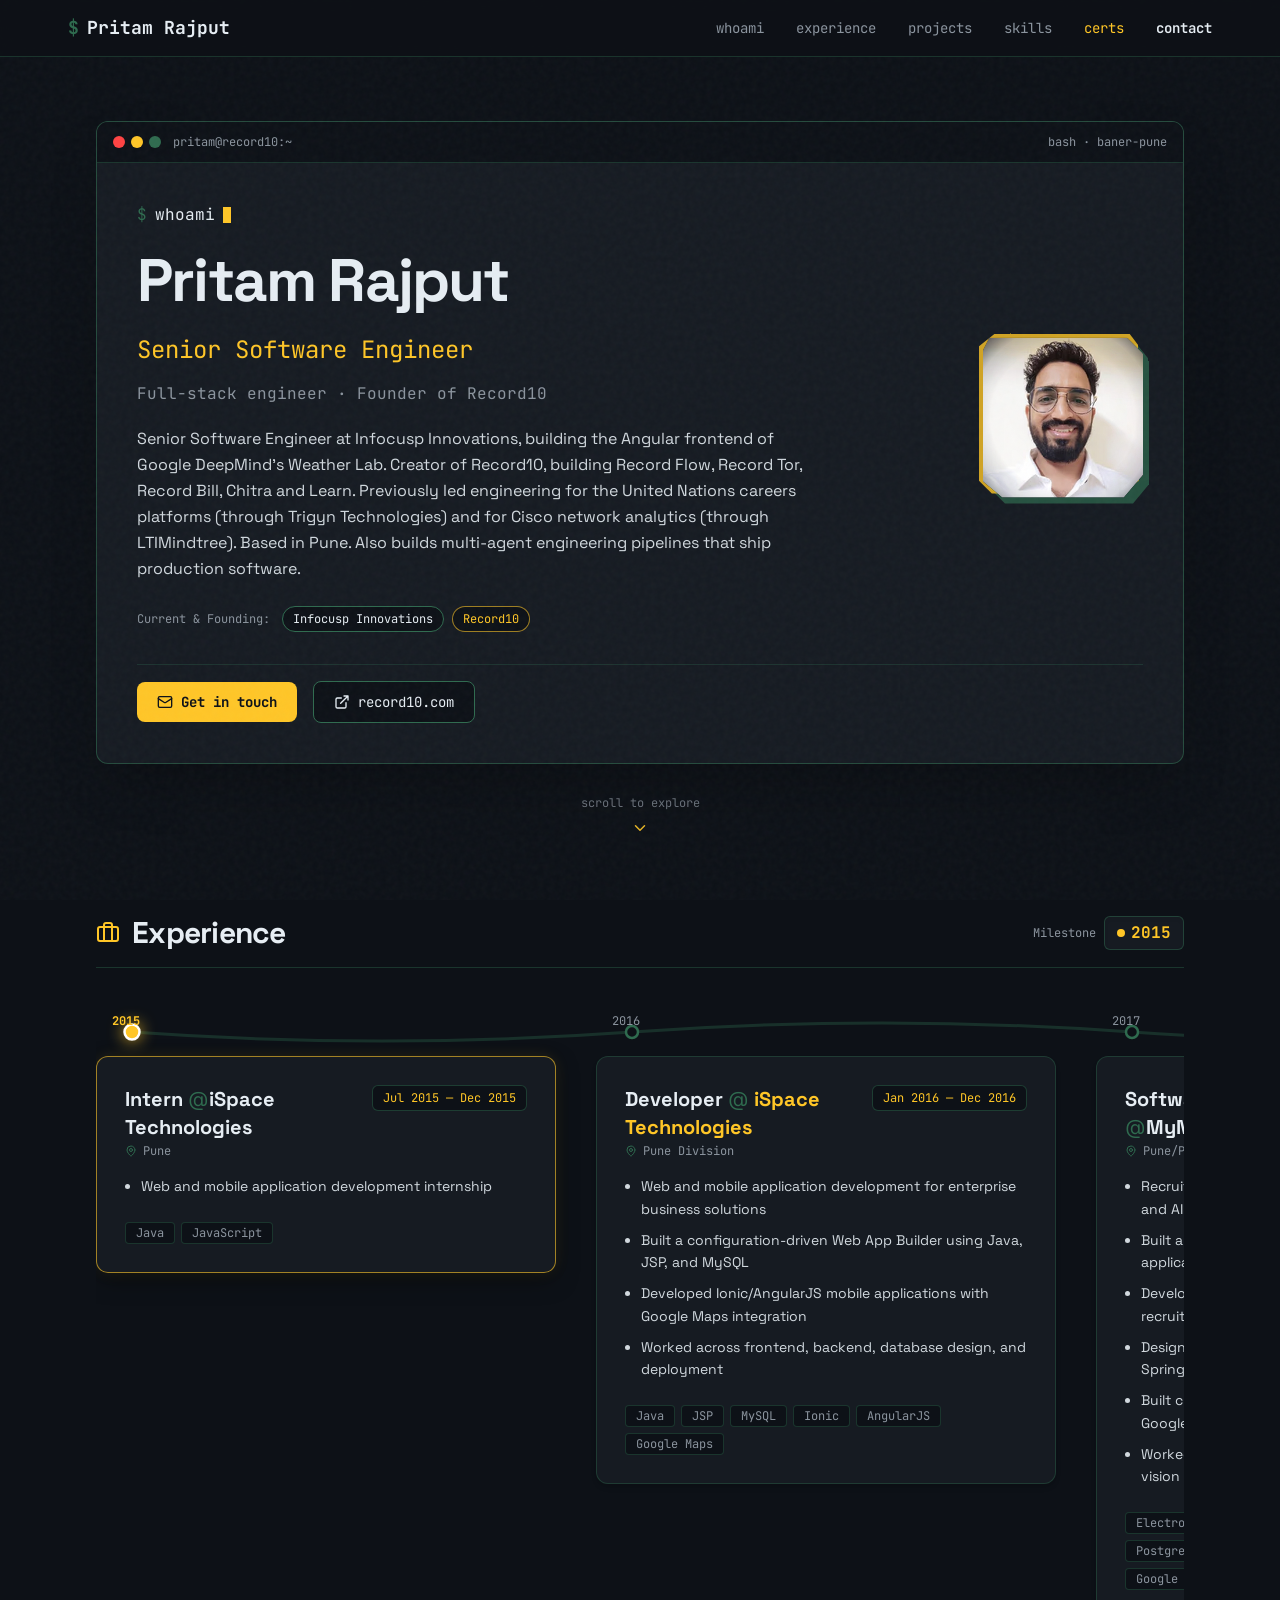
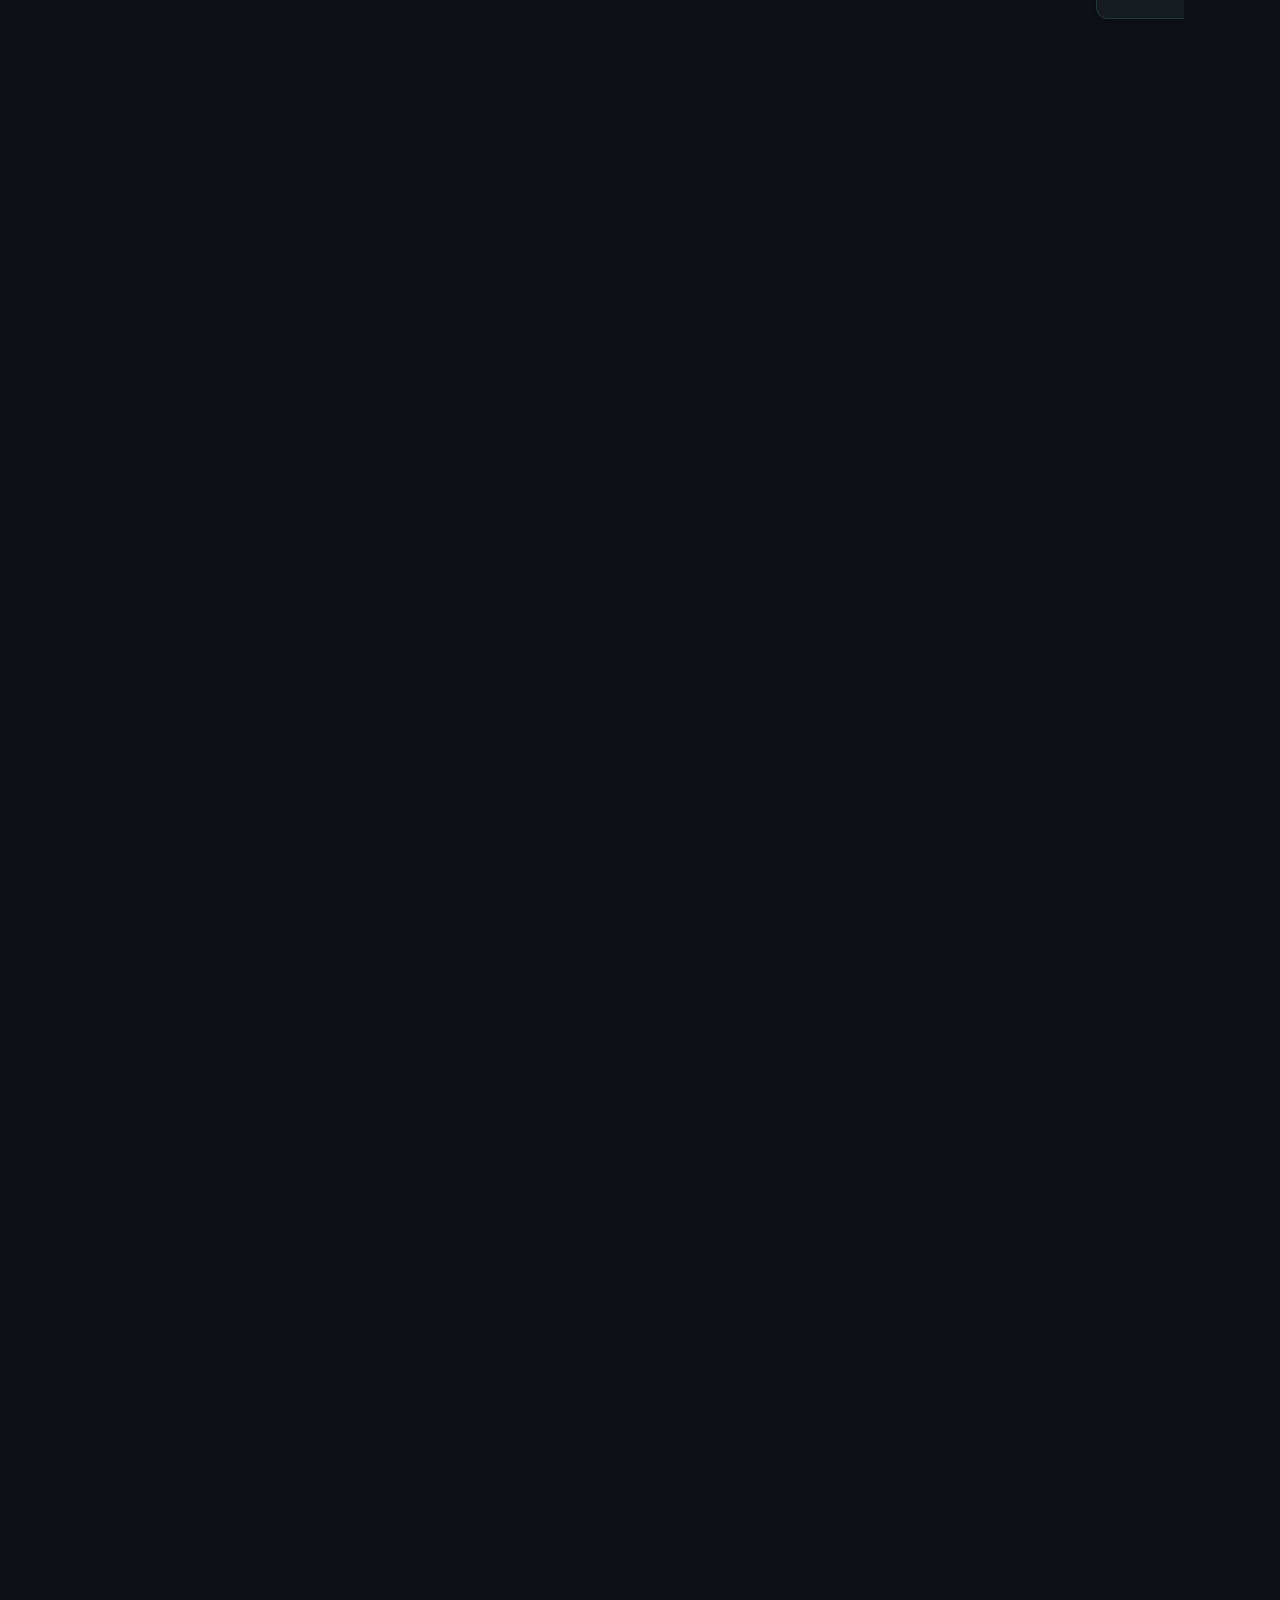
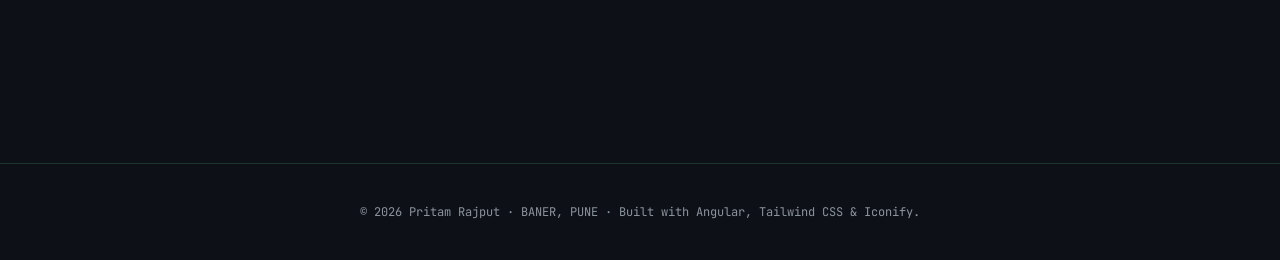
==== commit 81a11b88: "deploy: 2026-11-27 19:55:20 (pritam master 8e88c9b)" ====
--- a/index.csr.html
+++ b/index.csr.html
@@ -59,8 +59,8 @@
     ]
   }
   </script>
-<link rel="stylesheet" href="styles-FD3GHEIX.css"></head>
+<link rel="stylesheet" href="styles-XROFFAXR.css"></head>
 <body ngcm="">
   <app-root></app-root>
-<script src="polyfills-5CFQRCPP.js" type="module"></script><script src="main-YKGR62VW.js" type="module"></script></body>
+<script src="polyfills-5CFQRCPP.js" type="module"></script><script src="main-DQ43LU5T.js" type="module"></script></body>
 </html>
--- a/styles-XROFFAXR.css
+++ b/styles-XROFFAXR.css
@@ -0,0 +1 @@
+@charset "UTF-8";@layer properties;@font-face{font-family:Space Grotesk Variable;font-style:normal;font-display:swap;font-weight:300 700;src:url("./media/space-grotesk-vietnamese-wght-normal-UOJE75FD.woff2") format("woff2-variations");unicode-range:U+0102-0103,U+0110-0111,U+0128-0129,U+0168-0169,U+01A0-01A1,U+01AF-01B0,U+0300-0301,U+0303-0304,U+0308-0309,U+0323,U+0329,U+1EA0-1EF9,U+20AB}@font-face{font-family:Space Grotesk Variable;font-style:normal;font-display:swap;font-weight:300 700;src:url("./media/space-grotesk-latin-ext-wght-normal-KWQTIOU2.woff2") format("woff2-variations");unicode-range:U+0100-02BA,U+02BD-02C5,U+02C7-02CC,U+02CE-02D7,U+02DD-02FF,U+0304,U+0308,U+0329,U+1D00-1DBF,U+1E00-1E9F,U+1EF2-1EFF,U+2020,U+20A0-20AB,U+20AD-20C0,U+2113,U+2C60-2C7F,U+A720-A7FF}@font-face{font-family:Space Grotesk Variable;font-style:normal;font-display:swap;font-weight:300 700;src:url("./media/space-grotesk-latin-wght-normal-LIGEH75C.woff2") format("woff2-variations");unicode-range:U+0000-00FF,U+0131,U+0152-0153,U+02BB-02BC,U+02C6,U+02DA,U+02DC,U+0304,U+0308,U+0329,U+2000-206F,U+20AC,U+2122,U+2191,U+2193,U+2212,U+2215,U+FEFF,U+FFFD}@font-face{font-family:JetBrains Mono Variable;font-style:normal;font-display:swap;font-weight:100 800;src:url("./media/jetbrains-mono-cyrillic-ext-wght-normal-BUWC6ZS3.woff2") format("woff2-variations");unicode-range:U+0460-052F,U+1C80-1C8A,U+20B4,U+2DE0-2DFF,U+A640-A69F,U+FE2E-FE2F}@font-face{font-family:JetBrains Mono Variable;font-style:normal;font-display:swap;font-weight:100 800;src:url("./media/jetbrains-mono-cyrillic-wght-normal-ENSFVLK4.woff2") format("woff2-variations");unicode-range:U+0301,U+0400-045F,U+0490-0491,U+04B0-04B1,U+2116}@font-face{font-family:JetBrains Mono Variable;font-style:normal;font-display:swap;font-weight:100 800;src:url("./media/jetbrains-mono-greek-wght-normal-Y3BRZMJV.woff2") format("woff2-variations");unicode-range:U+0370-0377,U+037A-037F,U+0384-038A,U+038C,U+038E-03A1,U+03A3-03FF}@font-face{font-family:JetBrains Mono Variable;font-style:normal;font-display:swap;font-weight:100 800;src:url("./media/jetbrains-mono-vietnamese-wght-normal-SP6EBKAH.woff2") format("woff2-variations");unicode-range:U+0102-0103,U+0110-0111,U+0128-0129,U+0168-0169,U+01A0-01A1,U+01AF-01B0,U+0300-0301,U+0303-0304,U+0308-0309,U+0323,U+0329,U+1EA0-1EF9,U+20AB}@font-face{font-family:JetBrains Mono Variable;font-style:normal;font-display:swap;font-weight:100 800;src:url("./media/jetbrains-mono-latin-ext-wght-normal-TSLVDSQR.woff2") format("woff2-variations");unicode-range:U+0100-02BA,U+02BD-02C5,U+02C7-02CC,U+02CE-02D7,U+02DD-02FF,U+0304,U+0308,U+0329,U+1D00-1DBF,U+1E00-1E9F,U+1EF2-1EFF,U+2020,U+20A0-20AB,U+20AD-20C0,U+2113,U+2C60-2C7F,U+A720-A7FF}@font-face{font-family:JetBrains Mono Variable;font-style:normal;font-display:swap;font-weight:100 800;src:url("./media/jetbrains-mono-latin-wght-normal-VBS632QH.woff2") format("woff2-variations");unicode-range:U+0000-00FF,U+0131,U+0152-0153,U+02BB-02BC,U+02C6,U+02DA,U+02DC,U+0304,U+0308,U+0329,U+2000-206F,U+20AC,U+2122,U+2191,U+2193,U+2212,U+2215,U+FEFF,U+FFFD}@layer theme,base,components,utilities;@layer theme{:root,:host{--font-sans: -apple-system, BlinkMacSystemFont, "Segoe UI", Roboto, "Helvetica Neue", "Noto Sans", Arial, sans-serif, "Apple Color Emoji", "Segoe UI Emoji", "Segoe UI Symbol", "Noto Color Emoji";--font-mono: "JetBrains Mono Variable", monospace;--color-amber-400: oklch(82.8% .189 84.429);--spacing: .25rem;--container-xl: 36rem;--container-2xl: 42rem;--container-6xl: 72rem;--text-xs: .75rem;--text-xs--line-height: calc(1 / .75);--text-sm: .875rem;--text-sm--line-height: calc(1.25 / .875);--text-base: 1rem;--text-base--line-height: 1.5 ;--text-lg: 1.125rem;--text-lg--line-height: calc(1.75 / 1.125);--text-xl: 1.25rem;--text-xl--line-height: calc(1.75 / 1.25);--text-2xl: 1.5rem;--text-2xl--line-height: calc(2 / 1.5);--text-3xl: 1.875rem;--text-3xl--line-height: 1.2 ;--text-4xl: 2.25rem;--text-4xl--line-height: calc(2.5 / 2.25);--text-5xl: 3rem;--text-5xl--line-height: 1;--text-6xl: 3.75rem;--text-6xl--line-height: 1;--font-weight-normal: 400;--font-weight-semibold: 600;--font-weight-bold: 700;--font-weight-extrabold: 800;--tracking-tight: -.025em;--tracking-wider: .05em;--tracking-widest: .1em;--leading-tight: 1.25;--leading-normal: 1.5;--leading-relaxed: 1.625;--radius-md: .375rem;--radius-lg: .5rem;--radius-xl: .75rem;--animate-pulse: pulse 2s cubic-bezier(.4, 0, .6, 1) infinite;--animate-bounce: bounce 1s infinite;--blur-md: 12px;--blur-3xl: 64px;--default-transition-duration: .15s;--default-transition-timing-function: cubic-bezier(.4, 0, .2, 1);--default-font-family: var(--font-sans);--default-mono-font-family: var(--font-mono);--color-ink: #0d1117;--color-panel: #161b22;--color-line: #2f6b4f;--color-text-main: #e6edf3;--color-accent-yellow: #FFC627;--font-display: "Space Grotesk Variable", sans-serif;--spacing-section: clamp(3rem, 6vw, 6rem)}}@layer base{*,:after,:before,::backdrop,::file-selector-button{box-sizing:border-box;margin:0;padding:0;border:0 solid}html,:host{line-height:1.5;-webkit-text-size-adjust:100%;tab-size:4;font-family:var(--default-font-family, -apple-system, BlinkMacSystemFont, "Segoe UI", Roboto, "Helvetica Neue", "Noto Sans", Arial, sans-serif, "Apple Color Emoji", "Segoe UI Emoji", "Segoe UI Symbol", "Noto Color Emoji");font-feature-settings:var(--default-font-feature-settings, normal);font-variation-settings:var(--default-font-variation-settings, normal);-webkit-tap-highlight-color:transparent}hr{height:0;color:inherit;border-top-width:1px}abbr:where([title]){-webkit-text-decoration:underline dotted;text-decoration:underline dotted}h1,h2,h3,h4,h5,h6{font-size:inherit;font-weight:inherit}a{color:inherit;-webkit-text-decoration:inherit;text-decoration:inherit}b,strong{font-weight:bolder}code,kbd,samp,pre{font-family:var(--default-mono-font-family, ui-monospace, SFMono-Regular, Menlo, Monaco, Consolas, "Liberation Mono", "Courier New", monospace);font-feature-settings:var(--default-mono-font-feature-settings, normal);font-variation-settings:var(--default-mono-font-variation-settings, normal);font-size:1em}small{font-size:80%}sub,sup{font-size:75%;line-height:0;position:relative;vertical-align:baseline}sub{bottom:-.25em}sup{top:-.5em}table{text-indent:0;border-color:inherit;border-collapse:collapse}:-moz-focusring:where(:not(iframe)){outline:auto}progress{vertical-align:baseline}summary{display:list-item}ol,ul,menu{list-style:none}img,svg,video,canvas,audio,iframe,embed,object{display:block;vertical-align:middle}img,video{max-width:100%;height:auto}button,input,select,optgroup,textarea,::file-selector-button{font:inherit;font-feature-settings:inherit;font-variation-settings:inherit;letter-spacing:inherit;color:inherit;border-radius:0;background-color:transparent;opacity:1}:where(select:is([multiple],[size])) optgroup{font-weight:bolder}:where(select:is([multiple],[size])) optgroup option{padding-inline-start:20px}::file-selector-button{margin-inline-end:4px}::placeholder{opacity:1}@supports (not (-webkit-appearance: -apple-pay-button)) or (contain-intrinsic-size: 1px){::placeholder{color:currentcolor}@supports (color: color-mix(in lab,red,red)){::placeholder{color:color-mix(in oklab,currentcolor 50%,transparent)}}}textarea{resize:vertical}::-webkit-search-decoration{-webkit-appearance:none}::-webkit-date-and-time-value{min-height:1lh;text-align:inherit}::-webkit-datetime-edit{display:inline-flex}::-webkit-datetime-edit-fields-wrapper{padding:0}::-webkit-datetime-edit,::-webkit-datetime-edit-year-field,::-webkit-datetime-edit-month-field,::-webkit-datetime-edit-day-field,::-webkit-datetime-edit-hour-field,::-webkit-datetime-edit-minute-field,::-webkit-datetime-edit-second-field,::-webkit-datetime-edit-millisecond-field,::-webkit-datetime-edit-meridiem-field{padding-block:0}::-webkit-calendar-picker-indicator{line-height:1}:-moz-ui-invalid{box-shadow:none}button,input:where([type=button],[type=reset],[type=submit]),::file-selector-button{appearance:button}::-webkit-inner-spin-button,::-webkit-outer-spin-button{height:auto}[hidden]:where(:not([hidden=until-found])){display:none!important}}@layer utilities{.pointer-events-none{pointer-events:none}.visible{visibility:visible}.sr-only{position:absolute;width:1px;height:1px;padding:0;margin:-1px;overflow:hidden;clip-path:inset(50%);white-space:nowrap;border-width:0}.absolute{position:absolute}.fixed{position:fixed}.relative{position:relative}.static{position:static}.sticky{position:sticky}.inset-0{inset:0}.-top-16{top:calc(var(--spacing) * -16)}.top-0{top:0}.top-1\.5{top:calc(var(--spacing) * 1.5)}.top-full{top:100%}.-right-16{right:calc(var(--spacing) * -16)}.-bottom-16{bottom:calc(var(--spacing) * -16)}.-left-16{left:calc(var(--spacing) * -16)}.-left-\[31px\]{left:-31px}.left-0{left:0}.isolate{isolation:isolate}.-z-10{z-index:-10}.z-0{z-index:0}.z-50{z-index:50}.float-end{float:inline-end}.container{width:100%}@media(width>=40rem){.container{max-width:40rem}}@media(width>=48rem){.container{max-width:48rem}}@media(width>=64rem){.container{max-width:64rem}}@media(width>=80rem){.container{max-width:80rem}}@media(width>=96rem){.container{max-width:96rem}}.m-0{margin:0}.mx-auto{margin-inline:auto}.me-4{margin-inline-end:calc(var(--spacing) * 4)}.-mt-3\.5{margin-top:calc(var(--spacing) * -3.5)}.mt-0\.5{margin-top:calc(var(--spacing) * .5)}.mt-1{margin-top:var(--spacing)}.mt-3{margin-top:calc(var(--spacing) * 3)}.mt-8{margin-top:calc(var(--spacing) * 8)}.mr-1{margin-right:var(--spacing)}.mr-1\.5{margin-right:calc(var(--spacing) * 1.5)}.-ml-3\.5{margin-left:calc(var(--spacing) * -3.5)}.ml-1{margin-left:var(--spacing)}.ml-4{margin-left:calc(var(--spacing) * 4)}.ml-auto{margin-left:auto}.icon-\[lucide--arrow-up-right\]{display:inline-block;width:1em;height:1em;background-color:currentColor;-webkit-mask-image:var(--svg);mask-image:var(--svg);-webkit-mask-repeat:no-repeat;mask-repeat:no-repeat;-webkit-mask-size:100% 100%;mask-size:100% 100%;--svg: url("data:image/svg+xml,%3Csvg xmlns='http://www.w3.org/2000/svg' viewBox='0 0 24 24' width='24' height='24'%3E%3Cpath fill='none' stroke='black' stroke-linecap='round' stroke-linejoin='round' stroke-width='2' d='M7 7h10v10M7 17L17 7'/%3E%3C/svg%3E")}.icon-\[lucide--award\]{display:inline-block;width:1em;height:1em;background-color:currentColor;-webkit-mask-image:var(--svg);mask-image:var(--svg);-webkit-mask-repeat:no-repeat;mask-repeat:no-repeat;-webkit-mask-size:100% 100%;mask-size:100% 100%;--svg: url("data:image/svg+xml,%3Csvg xmlns='http://www.w3.org/2000/svg' viewBox='0 0 24 24' width='24' height='24'%3E%3Cg fill='none' stroke='black' stroke-linecap='round' stroke-linejoin='round' stroke-width='2'%3E%3Cpath d='m15.477 12.89l1.515 8.526a.5.5 0 0 1-.81.47l-3.58-2.687a1 1 0 0 0-1.197 0l-3.586 2.686a.5.5 0 0 1-.81-.469l1.514-8.526'/%3E%3Ccircle cx='12' cy='8' r='6'/%3E%3C/g%3E%3C/svg%3E")}.icon-\[lucide--book-open\]{display:inline-block;width:1em;height:1em;background-color:currentColor;-webkit-mask-image:var(--svg);mask-image:var(--svg);-webkit-mask-repeat:no-repeat;mask-repeat:no-repeat;-webkit-mask-size:100% 100%;mask-size:100% 100%;--svg: url("data:image/svg+xml,%3Csvg xmlns='http://www.w3.org/2000/svg' viewBox='0 0 24 24' width='24' height='24'%3E%3Cpath fill='none' stroke='black' stroke-linecap='round' stroke-linejoin='round' stroke-width='2' d='M12 5v16m8.001-2A2 2 0 0 0 22 17V5a2 2 0 0 0-1.999-2L16 3.002A5 5 0 0 0 12 5a5 5 0 0 0-4-2H4a2 2 0 0 0-2 2v12a2 2 0 0 0 1.999 2H8a5 5 0 0 1 4 2a5 5 0 0 1 4-2z'/%3E%3C/svg%3E")}.icon-\[lucide--bot\]{display:inline-block;width:1em;height:1em;background-color:currentColor;-webkit-mask-image:var(--svg);mask-image:var(--svg);-webkit-mask-repeat:no-repeat;mask-repeat:no-repeat;-webkit-mask-size:100% 100%;mask-size:100% 100%;--svg: url("data:image/svg+xml,%3Csvg xmlns='http://www.w3.org/2000/svg' viewBox='0 0 24 24' width='24' height='24'%3E%3Cg fill='none' stroke='black' stroke-linecap='round' stroke-linejoin='round' stroke-width='2'%3E%3Cpath d='M12 8V4H8'/%3E%3Crect width='16' height='12' x='4' y='8' rx='2'/%3E%3Cpath d='M2 14h2m16 0h2m-7-1v2m-6-2v2'/%3E%3C/g%3E%3C/svg%3E")}.icon-\[lucide--briefcase\]{display:inline-block;width:1em;height:1em;background-color:currentColor;-webkit-mask-image:var(--svg);mask-image:var(--svg);-webkit-mask-repeat:no-repeat;mask-repeat:no-repeat;-webkit-mask-size:100% 100%;mask-size:100% 100%;--svg: url("data:image/svg+xml,%3Csvg xmlns='http://www.w3.org/2000/svg' viewBox='0 0 24 24' width='24' height='24'%3E%3Cg fill='none' stroke='black' stroke-linecap='round' stroke-linejoin='round' stroke-width='2'%3E%3Cpath d='M16 20V4a2 2 0 0 0-2-2h-4a2 2 0 0 0-2 2v16'/%3E%3Crect width='20' height='14' x='2' y='6' rx='2'/%3E%3C/g%3E%3C/svg%3E")}.icon-\[lucide--chevron-down\]{display:inline-block;width:1em;height:1em;background-color:currentColor;-webkit-mask-image:var(--svg);mask-image:var(--svg);-webkit-mask-repeat:no-repeat;mask-repeat:no-repeat;-webkit-mask-size:100% 100%;mask-size:100% 100%;--svg: url("data:image/svg+xml,%3Csvg xmlns='http://www.w3.org/2000/svg' viewBox='0 0 24 24' width='24' height='24'%3E%3Cpath fill='none' stroke='black' stroke-linecap='round' stroke-linejoin='round' stroke-width='2' d='m6 9l6 6l6-6'/%3E%3C/svg%3E")}.icon-\[lucide--chevron-right\]{display:inline-block;width:1em;height:1em;background-color:currentColor;-webkit-mask-image:var(--svg);mask-image:var(--svg);-webkit-mask-repeat:no-repeat;mask-repeat:no-repeat;-webkit-mask-size:100% 100%;mask-size:100% 100%;--svg: url("data:image/svg+xml,%3Csvg xmlns='http://www.w3.org/2000/svg' viewBox='0 0 24 24' width='24' height='24'%3E%3Cpath fill='none' stroke='black' stroke-linecap='round' stroke-linejoin='round' stroke-width='2' d='m9 18l6-6l-6-6'/%3E%3C/svg%3E")}.icon-\[lucide--chevrons-down-up\]{display:inline-block;width:1em;height:1em;background-color:currentColor;-webkit-mask-image:var(--svg);mask-image:var(--svg);-webkit-mask-repeat:no-repeat;mask-repeat:no-repeat;-webkit-mask-size:100% 100%;mask-size:100% 100%;--svg: url("data:image/svg+xml,%3Csvg xmlns='http://www.w3.org/2000/svg' viewBox='0 0 24 24' width='24' height='24'%3E%3Cpath fill='none' stroke='black' stroke-linecap='round' stroke-linejoin='round' stroke-width='2' d='m7 20l5-5l5 5M7 4l5 5l5-5'/%3E%3C/svg%3E")}.icon-\[lucide--cpu\]{display:inline-block;width:1em;height:1em;background-color:currentColor;-webkit-mask-image:var(--svg);mask-image:var(--svg);-webkit-mask-repeat:no-repeat;mask-repeat:no-repeat;-webkit-mask-size:100% 100%;mask-size:100% 100%;--svg: url("data:image/svg+xml,%3Csvg xmlns='http://www.w3.org/2000/svg' viewBox='0 0 24 24' width='24' height='24'%3E%3Cg fill='none' stroke='black' stroke-linecap='round' stroke-linejoin='round' stroke-width='2'%3E%3Cpath d='M12 20v2m0-20v2m5 16v2m0-20v2M2 12h2m-2 5h2M2 7h2m16 5h2m-2 5h2M20 7h2M7 20v2M7 2v2'/%3E%3Crect width='16' height='16' x='4' y='4' rx='2'/%3E%3Crect width='8' height='8' x='8' y='8' rx='1'/%3E%3C/g%3E%3C/svg%3E")}.icon-\[lucide--external-link\]{display:inline-block;width:1em;height:1em;background-color:currentColor;-webkit-mask-image:var(--svg);mask-image:var(--svg);-webkit-mask-repeat:no-repeat;mask-repeat:no-repeat;-webkit-mask-size:100% 100%;mask-size:100% 100%;--svg: url("data:image/svg+xml,%3Csvg xmlns='http://www.w3.org/2000/svg' viewBox='0 0 24 24' width='24' height='24'%3E%3Cpath fill='none' stroke='black' stroke-linecap='round' stroke-linejoin='round' stroke-width='2' d='M15 3h6v6m-11 5L21 3m-3 10v6a2 2 0 0 1-2 2H5a2 2 0 0 1-2-2V8a2 2 0 0 1 2-2h6'/%3E%3C/svg%3E")}.icon-\[lucide--folder-git-2\]{display:inline-block;width:1em;height:1em;background-color:currentColor;-webkit-mask-image:var(--svg);mask-image:var(--svg);-webkit-mask-repeat:no-repeat;mask-repeat:no-repeat;-webkit-mask-size:100% 100%;mask-size:100% 100%;--svg: url("data:image/svg+xml,%3Csvg xmlns='http://www.w3.org/2000/svg' viewBox='0 0 24 24' width='24' height='24'%3E%3Cg fill='none' stroke='black' stroke-linecap='round' stroke-linejoin='round' stroke-width='2'%3E%3Cpath d='M18 19a5 5 0 0 1-5-5v8'/%3E%3Cpath d='M9 20H4a2 2 0 0 1-2-2V5a2 2 0 0 1 2-2h3.9a2 2 0 0 1 1.69.9l.81 1.2a2 2 0 0 0 1.67.9H20a2 2 0 0 1 2 2v5'/%3E%3Ccircle cx='13' cy='12' r='2'/%3E%3Ccircle cx='20' cy='19' r='2'/%3E%3C/g%3E%3C/svg%3E")}.icon-\[lucide--gauge\]{display:inline-block;width:1em;height:1em;background-color:currentColor;-webkit-mask-image:var(--svg);mask-image:var(--svg);-webkit-mask-repeat:no-repeat;mask-repeat:no-repeat;-webkit-mask-size:100% 100%;mask-size:100% 100%;--svg: url("data:image/svg+xml,%3Csvg xmlns='http://www.w3.org/2000/svg' viewBox='0 0 24 24' width='24' height='24'%3E%3Cpath fill='none' stroke='black' stroke-linecap='round' stroke-linejoin='round' stroke-width='2' d='m12 14l4-4M3.34 19a10 10 0 1 1 17.32 0'/%3E%3C/svg%3E")}.icon-\[lucide--globe\]{display:inline-block;width:1em;height:1em;background-color:currentColor;-webkit-mask-image:var(--svg);mask-image:var(--svg);-webkit-mask-repeat:no-repeat;mask-repeat:no-repeat;-webkit-mask-size:100% 100%;mask-size:100% 100%;--svg: url("data:image/svg+xml,%3Csvg xmlns='http://www.w3.org/2000/svg' viewBox='0 0 24 24' width='24' height='24'%3E%3Cg fill='none' stroke='black' stroke-linecap='round' stroke-linejoin='round' stroke-width='2'%3E%3Ccircle cx='12' cy='12' r='10'/%3E%3Cpath d='M12 2a14.5 14.5 0 0 0 0 20a14.5 14.5 0 0 0 0-20M2 12h20'/%3E%3C/g%3E%3C/svg%3E")}.icon-\[lucide--graduation-cap\]{display:inline-block;width:1em;height:1em;background-color:currentColor;-webkit-mask-image:var(--svg);mask-image:var(--svg);-webkit-mask-repeat:no-repeat;mask-repeat:no-repeat;-webkit-mask-size:100% 100%;mask-size:100% 100%;--svg: url("data:image/svg+xml,%3Csvg xmlns='http://www.w3.org/2000/svg' viewBox='0 0 24 24' width='24' height='24'%3E%3Cg fill='none' stroke='black' stroke-linecap='round' stroke-linejoin='round' stroke-width='2'%3E%3Cpath d='M21.42 10.922a1 1 0 0 0-.019-1.838L12.83 5.18a2 2 0 0 0-1.66 0L2.6 9.08a1 1 0 0 0 0 1.832l8.57 3.908a2 2 0 0 0 1.66 0zM22 10v6'/%3E%3Cpath d='M6 12.5V16a6 3 0 0 0 12 0v-3.5'/%3E%3C/g%3E%3C/svg%3E")}.icon-\[lucide--image\]{display:inline-block;width:1em;height:1em;background-color:currentColor;-webkit-mask-image:var(--svg);mask-image:var(--svg);-webkit-mask-repeat:no-repeat;mask-repeat:no-repeat;-webkit-mask-size:100% 100%;mask-size:100% 100%;--svg: url("data:image/svg+xml,%3Csvg xmlns='http://www.w3.org/2000/svg' viewBox='0 0 24 24' width='24' height='24'%3E%3Cg fill='none' stroke='black' stroke-linecap='round' stroke-linejoin='round' stroke-width='2'%3E%3Crect width='18' height='18' x='3' y='3' rx='2' ry='2'/%3E%3Ccircle cx='9' cy='9' r='2'/%3E%3Cpath d='m21 15l-3.086-3.086a2 2 0 0 0-2.828 0L6 21'/%3E%3C/g%3E%3C/svg%3E")}.icon-\[lucide--mail\]{display:inline-block;width:1em;height:1em;background-color:currentColor;-webkit-mask-image:var(--svg);mask-image:var(--svg);-webkit-mask-repeat:no-repeat;mask-repeat:no-repeat;-webkit-mask-size:100% 100%;mask-size:100% 100%;--svg: url("data:image/svg+xml,%3Csvg xmlns='http://www.w3.org/2000/svg' viewBox='0 0 24 24' width='24' height='24'%3E%3Cg fill='none' stroke='black' stroke-linecap='round' stroke-linejoin='round' stroke-width='2'%3E%3Cpath d='m22 7l-8.991 5.727a2 2 0 0 1-2.009 0L2 7'/%3E%3Crect width='20' height='16' x='2' y='4' rx='2'/%3E%3C/g%3E%3C/svg%3E")}.icon-\[lucide--map-pin\]{display:inline-block;width:1em;height:1em;background-color:currentColor;-webkit-mask-image:var(--svg);mask-image:var(--svg);-webkit-mask-repeat:no-repeat;mask-repeat:no-repeat;-webkit-mask-size:100% 100%;mask-size:100% 100%;--svg: url("data:image/svg+xml,%3Csvg xmlns='http://www.w3.org/2000/svg' viewBox='0 0 24 24' width='24' height='24'%3E%3Cg fill='none' stroke='black' stroke-linecap='round' stroke-linejoin='round' stroke-width='2'%3E%3Cpath d='M20 10c0 4.993-5.539 10.193-7.399 11.799a1 1 0 0 1-1.202 0C9.539 20.193 4 14.993 4 10a8 8 0 0 1 16 0'/%3E%3Ccircle cx='12' cy='10' r='3'/%3E%3C/g%3E%3C/svg%3E")}.icon-\[lucide--menu\]{display:inline-block;width:1em;height:1em;background-color:currentColor;-webkit-mask-image:var(--svg);mask-image:var(--svg);-webkit-mask-repeat:no-repeat;mask-repeat:no-repeat;-webkit-mask-size:100% 100%;mask-size:100% 100%;--svg: url("data:image/svg+xml,%3Csvg xmlns='http://www.w3.org/2000/svg' viewBox='0 0 24 24' width='24' height='24'%3E%3Cpath fill='none' stroke='black' stroke-linecap='round' stroke-linejoin='round' stroke-width='2' d='M4 5h16M4 12h16M4 19h16'/%3E%3C/svg%3E")}.icon-\[lucide--mic\]{display:inline-block;width:1em;height:1em;background-color:currentColor;-webkit-mask-image:var(--svg);mask-image:var(--svg);-webkit-mask-repeat:no-repeat;mask-repeat:no-repeat;-webkit-mask-size:100% 100%;mask-size:100% 100%;--svg: url("data:image/svg+xml,%3Csvg xmlns='http://www.w3.org/2000/svg' viewBox='0 0 24 24' width='24' height='24'%3E%3Cg fill='none' stroke='black' stroke-linecap='round' stroke-linejoin='round' stroke-width='2'%3E%3Cpath d='M12 19v3m7-12v2a7 7 0 0 1-14 0v-2'/%3E%3Crect width='6' height='13' x='9' y='2' rx='3'/%3E%3C/g%3E%3C/svg%3E")}.icon-\[lucide--network\]{display:inline-block;width:1em;height:1em;background-color:currentColor;-webkit-mask-image:var(--svg);mask-image:var(--svg);-webkit-mask-repeat:no-repeat;mask-repeat:no-repeat;-webkit-mask-size:100% 100%;mask-size:100% 100%;--svg: url("data:image/svg+xml,%3Csvg xmlns='http://www.w3.org/2000/svg' viewBox='0 0 24 24' width='24' height='24'%3E%3Cg fill='none' stroke='black' stroke-linecap='round' stroke-linejoin='round' stroke-width='2'%3E%3Crect width='6' height='6' x='16' y='16' rx='1'/%3E%3Crect width='6' height='6' x='2' y='16' rx='1'/%3E%3Crect width='6' height='6' x='9' y='2' rx='1'/%3E%3Cpath d='M5 16v-3a1 1 0 0 1 1-1h12a1 1 0 0 1 1 1v3m-7-4V8'/%3E%3C/g%3E%3C/svg%3E")}.icon-\[lucide--plug\]{display:inline-block;width:1em;height:1em;background-color:currentColor;-webkit-mask-image:var(--svg);mask-image:var(--svg);-webkit-mask-repeat:no-repeat;mask-repeat:no-repeat;-webkit-mask-size:100% 100%;mask-size:100% 100%;--svg: url("data:image/svg+xml,%3Csvg xmlns='http://www.w3.org/2000/svg' viewBox='0 0 24 24' width='24' height='24'%3E%3Cpath fill='none' stroke='black' stroke-linecap='round' stroke-linejoin='round' stroke-width='2' d='M12 22v-5m3-9V2m2 6a1 1 0 0 1 1 1v4a4 4 0 0 1-4 4h-4a4 4 0 0 1-4-4V9a1 1 0 0 1 1-1zM9 8V2'/%3E%3C/svg%3E")}.icon-\[lucide--receipt\]{display:inline-block;width:1em;height:1em;background-color:currentColor;-webkit-mask-image:var(--svg);mask-image:var(--svg);-webkit-mask-repeat:no-repeat;mask-repeat:no-repeat;-webkit-mask-size:100% 100%;mask-size:100% 100%;--svg: url("data:image/svg+xml,%3Csvg xmlns='http://www.w3.org/2000/svg' viewBox='0 0 24 24' width='24' height='24'%3E%3Cg fill='none' stroke='black' stroke-linecap='round' stroke-linejoin='round' stroke-width='2'%3E%3Cpath d='M12 17V7m4 1h-6a2 2 0 0 0 0 4h4a2 2 0 0 1 0 4H8'/%3E%3Cpath d='M4 3a1 1 0 0 1 1-1a1.3 1.3 0 0 1 .7.2l.933.6a1.3 1.3 0 0 0 1.4 0l.934-.6a1.3 1.3 0 0 1 1.4 0l.933.6a1.3 1.3 0 0 0 1.4 0l.933-.6a1.3 1.3 0 0 1 1.4 0l.934.6a1.3 1.3 0 0 0 1.4 0l.933-.6A1.3 1.3 0 0 1 19 2a1 1 0 0 1 1 1v18a1 1 0 0 1-1 1a1.3 1.3 0 0 1-.7-.2l-.933-.6a1.3 1.3 0 0 0-1.4 0l-.934.6a1.3 1.3 0 0 1-1.4 0l-.933-.6a1.3 1.3 0 0 0-1.4 0l-.933.6a1.3 1.3 0 0 1-1.4 0l-.934-.6a1.3 1.3 0 0 0-1.4 0l-.933.6a1.3 1.3 0 0 1-.7.2a1 1 0 0 1-1-1z'/%3E%3C/g%3E%3C/svg%3E")}.icon-\[lucide--shield-check\]{display:inline-block;width:1em;height:1em;background-color:currentColor;-webkit-mask-image:var(--svg);mask-image:var(--svg);-webkit-mask-repeat:no-repeat;mask-repeat:no-repeat;-webkit-mask-size:100% 100%;mask-size:100% 100%;--svg: url("data:image/svg+xml,%3Csvg xmlns='http://www.w3.org/2000/svg' viewBox='0 0 24 24' width='24' height='24'%3E%3Cg fill='none' stroke='black' stroke-linecap='round' stroke-linejoin='round' stroke-width='2'%3E%3Cpath d='M20 13c0 5-3.5 7.5-7.66 8.95a1 1 0 0 1-.67-.01C7.5 20.5 4 18 4 13V6a1 1 0 0 1 1-1c2 0 4.5-1.2 6.24-2.72a1.17 1.17 0 0 1 1.52 0C14.51 3.81 17 5 19 5a1 1 0 0 1 1 1z'/%3E%3Cpath d='m9 12l2 2l4-4'/%3E%3C/g%3E%3C/svg%3E")}.icon-\[lucide--terminal\]{display:inline-block;width:1em;height:1em;background-color:currentColor;-webkit-mask-image:var(--svg);mask-image:var(--svg);-webkit-mask-repeat:no-repeat;mask-repeat:no-repeat;-webkit-mask-size:100% 100%;mask-size:100% 100%;--svg: url("data:image/svg+xml,%3Csvg xmlns='http://www.w3.org/2000/svg' viewBox='0 0 24 24' width='24' height='24'%3E%3Cpath fill='none' stroke='black' stroke-linecap='round' stroke-linejoin='round' stroke-width='2' d='M12 19h8M4 17l6-6l-6-6'/%3E%3C/svg%3E")}.icon-\[lucide--user-check\]{display:inline-block;width:1em;height:1em;background-color:currentColor;-webkit-mask-image:var(--svg);mask-image:var(--svg);-webkit-mask-repeat:no-repeat;mask-repeat:no-repeat;-webkit-mask-size:100% 100%;mask-size:100% 100%;--svg: url("data:image/svg+xml,%3Csvg xmlns='http://www.w3.org/2000/svg' viewBox='0 0 24 24' width='24' height='24'%3E%3Cg fill='none' stroke='black' stroke-linecap='round' stroke-linejoin='round' stroke-width='2'%3E%3Cpath d='m16 11l2 2l4-4m-6 12v-2a4 4 0 0 0-4-4H6a4 4 0 0 0-4 4v2'/%3E%3Ccircle cx='9' cy='7' r='4'/%3E%3C/g%3E%3C/svg%3E")}.icon-\[lucide--workflow\]{display:inline-block;width:1em;height:1em;background-color:currentColor;-webkit-mask-image:var(--svg);mask-image:var(--svg);-webkit-mask-repeat:no-repeat;mask-repeat:no-repeat;-webkit-mask-size:100% 100%;mask-size:100% 100%;--svg: url("data:image/svg+xml,%3Csvg xmlns='http://www.w3.org/2000/svg' viewBox='0 0 24 24' width='24' height='24'%3E%3Cg fill='none' stroke='black' stroke-linecap='round' stroke-linejoin='round' stroke-width='2'%3E%3Crect width='8' height='8' x='3' y='3' rx='2'/%3E%3Cpath d='M7 11v4a2 2 0 0 0 2 2h4'/%3E%3Crect width='8' height='8' x='13' y='13' rx='2'/%3E%3C/g%3E%3C/svg%3E")}.icon-\[lucide--x\]{display:inline-block;width:1em;height:1em;background-color:currentColor;-webkit-mask-image:var(--svg);mask-image:var(--svg);-webkit-mask-repeat:no-repeat;mask-repeat:no-repeat;-webkit-mask-size:100% 100%;mask-size:100% 100%;--svg: url("data:image/svg+xml,%3Csvg xmlns='http://www.w3.org/2000/svg' viewBox='0 0 24 24' width='24' height='24'%3E%3Cpath fill='none' stroke='black' stroke-linecap='round' stroke-linejoin='round' stroke-width='2' d='M18 6L6 18M6 6l12 12'/%3E%3C/svg%3E")}.icon-\[simple-icons--amazonwebservices\]{display:inline-block;width:1em;height:1em;background-color:currentColor;-webkit-mask-image:var(--svg);mask-image:var(--svg);-webkit-mask-repeat:no-repeat;mask-repeat:no-repeat;-webkit-mask-size:100% 100%;mask-size:100% 100%;--svg: url("data:image/svg+xml,%3Csvg xmlns='http://www.w3.org/2000/svg' viewBox='0 0 24 24' width='24' height='24'%3E%3Cpath fill='black' d='M6.763 10.036q.002.446.088.71c.064.176.144.368.256.576c.04.063.056.127.056.183q.002.12-.152.24l-.503.335a.4.4 0 0 1-.208.072q-.12-.002-.239-.112a2.5 2.5 0 0 1-.287-.375a6 6 0 0 1-.248-.471q-.934 1.101-2.347 1.101c-.67 0-1.205-.191-1.596-.574q-.588-.575-.59-1.533c0-.678.239-1.23.726-1.644c.487-.415 1.133-.623 1.955-.623c.272 0 .551.024.846.064c.296.04.6.104.918.176v-.583q-.001-.909-.375-1.277c-.255-.248-.686-.367-1.3-.367c-.28 0-.568.031-.863.103q-.443.106-.862.272a2 2 0 0 1-.28.104a.5.5 0 0 1-.127.023q-.168.002-.168-.247v-.391c0-.128.016-.224.056-.28a.6.6 0 0 1 .224-.167a4.6 4.6 0 0 1 1.005-.36a4.8 4.8 0 0 1 1.246-.151c.95 0 1.644.216 2.091.647q.66.645.662 1.963v2.586zm-3.24 1.214c.263 0 .534-.048.822-.144a1.8 1.8 0 0 0 .758-.51a1.3 1.3 0 0 0 .272-.512c.047-.191.08-.423.08-.694v-.335a7 7 0 0 0-.735-.136a6 6 0 0 0-.75-.048c-.535 0-.926.104-1.19.32c-.263.215-.39.518-.39.917c0 .375.095.655.295.846c.191.2.47.296.838.296m6.41.862c-.144 0-.24-.024-.304-.08c-.064-.048-.12-.16-.168-.311L7.586 5.55a1.4 1.4 0 0 1-.072-.32c0-.128.064-.2.191-.2h.783q.227-.001.31.08c.065.048.113.16.16.312l1.342 5.284l1.245-5.284q.058-.24.151-.312a.55.55 0 0 1 .32-.08h.638c.152 0 .256.025.32.08c.063.048.12.16.151.312l1.261 5.348l1.381-5.348q.074-.24.16-.312a.52.52 0 0 1 .311-.08h.743c.127 0 .2.065.2.2c0 .04-.009.08-.017.128a1 1 0 0 1-.056.2l-1.923 6.17q-.072.24-.168.311a.5.5 0 0 1-.303.08h-.687c-.151 0-.255-.024-.32-.08c-.063-.056-.119-.16-.15-.32l-1.238-5.148l-1.23 5.14c-.04.16-.087.264-.15.32c-.065.056-.177.08-.32.08zm10.256.215c-.415 0-.83-.048-1.229-.143c-.399-.096-.71-.2-.918-.32c-.128-.071-.215-.151-.247-.223a.6.6 0 0 1-.048-.224v-.407c0-.167.064-.247.183-.247q.072 0 .144.024c.048.016.12.048.2.08q.408.181.878.279c.319.064.63.096.95.096c.502 0 .894-.088 1.165-.264a.86.86 0 0 0 .415-.758a.78.78 0 0 0-.215-.559c-.144-.151-.416-.287-.807-.415l-1.157-.36c-.583-.183-1.014-.454-1.277-.813a1.9 1.9 0 0 1-.4-1.158q0-.502.216-.886c.144-.255.335-.479.575-.654c.24-.184.51-.32.83-.415c.32-.096.655-.136 1.006-.136c.175 0 .359.008.535.032c.183.024.35.056.518.088q.24.058.455.127q.216.072.336.144a.7.7 0 0 1 .24.2a.43.43 0 0 1 .071.263v.375q-.002.254-.184.256a.8.8 0 0 1-.303-.096a3.65 3.65 0 0 0-1.532-.311c-.455 0-.815.071-1.062.223s-.375.383-.375.71c0 .224.08.416.24.567c.159.152.454.304.877.44l1.134.358c.574.184.99.44 1.237.767s.367.702.367 1.117c0 .343-.072.655-.207.926a2.2 2.2 0 0 1-.583.703c-.248.2-.543.343-.886.447c-.36.111-.734.167-1.142.167m1.509 3.88c-2.626 1.94-6.442 2.969-9.722 2.969c-4.598 0-8.74-1.7-11.87-4.526c-.247-.223-.024-.527.272-.351c3.384 1.963 7.559 3.153 11.877 3.153c2.914 0 6.114-.607 9.06-1.852c.439-.2.814.287.383.607m1.094-1.246c-.336-.43-2.22-.207-3.074-.103c-.255.032-.295-.192-.063-.36c1.5-1.053 3.967-.75 4.254-.399c.287.36-.08 2.826-1.485 4.007c-.215.184-.423.088-.327-.151c.32-.79 1.03-2.57.695-2.994'/%3E%3C/svg%3E")}.icon-\[simple-icons--angular\]{display:inline-block;width:1em;height:1em;background-color:currentColor;-webkit-mask-image:var(--svg);mask-image:var(--svg);-webkit-mask-repeat:no-repeat;mask-repeat:no-repeat;-webkit-mask-size:100% 100%;mask-size:100% 100%;--svg: url("data:image/svg+xml,%3Csvg xmlns='http://www.w3.org/2000/svg' viewBox='0 0 24 24' width='24' height='24'%3E%3Cpath fill='black' d='M16.712 17.711H7.288l-1.204 2.916L12 24l5.916-3.373zM14.692 0l7.832 16.855l.814-12.856zM9.308 0L.662 3.999l.814 12.856zm-.405 13.93h6.198L12 6.396z'/%3E%3C/svg%3E")}.icon-\[simple-icons--anthropic\]{display:inline-block;width:1em;height:1em;background-color:currentColor;-webkit-mask-image:var(--svg);mask-image:var(--svg);-webkit-mask-repeat:no-repeat;mask-repeat:no-repeat;-webkit-mask-size:100% 100%;mask-size:100% 100%;--svg: url("data:image/svg+xml,%3Csvg xmlns='http://www.w3.org/2000/svg' viewBox='0 0 24 24' width='24' height='24'%3E%3Cpath fill='black' d='M17.304 3.541h-3.672l6.696 16.918H24Zm-10.608 0L0 20.459h3.744l1.37-3.553h7.005l1.369 3.553h3.744L10.536 3.541Zm-.371 10.223L8.616 7.82l2.291 5.945Z'/%3E%3C/svg%3E")}.icon-\[simple-icons--astro\]{display:inline-block;width:1em;height:1em;background-color:currentColor;-webkit-mask-image:var(--svg);mask-image:var(--svg);-webkit-mask-repeat:no-repeat;mask-repeat:no-repeat;-webkit-mask-size:100% 100%;mask-size:100% 100%;--svg: url("data:image/svg+xml,%3Csvg xmlns='http://www.w3.org/2000/svg' viewBox='0 0 24 24' width='24' height='24'%3E%3Cpath fill='black' d='M8.358 20.162c-1.186-1.07-1.532-3.316-1.038-4.944c.856 1.026 2.043 1.352 3.272 1.535c1.897.283 3.76.177 5.522-.678c.202-.098.388-.229.608-.36c.166.473.209.95.151 1.437c-.14 1.185-.738 2.1-1.688 2.794c-.38.277-.782.525-1.175.787c-1.205.804-1.531 1.747-1.078 3.119l.044.148a3.16 3.16 0 0 1-1.407-1.188a3.3 3.3 0 0 1-.544-1.815c-.004-.32-.004-.642-.048-.958c-.106-.769-.472-1.113-1.161-1.133c-.707-.02-1.267.411-1.415 1.09c-.012.053-.028.104-.045.165zm-5.961-4.445s3.24-1.575 6.49-1.575l2.451-7.565c.092-.366.36-.614.662-.614s.57.248.662.614l2.45 7.565c3.85 0 6.491 1.575 6.491 1.575L16.088.727C15.93.285 15.663 0 15.303 0H8.697c-.36 0-.615.285-.784.727z'/%3E%3C/svg%3E")}.icon-\[simple-icons--bootstrap\]{display:inline-block;width:1em;height:1em;background-color:currentColor;-webkit-mask-image:var(--svg);mask-image:var(--svg);-webkit-mask-repeat:no-repeat;mask-repeat:no-repeat;-webkit-mask-size:100% 100%;mask-size:100% 100%;--svg: url("data:image/svg+xml,%3Csvg xmlns='http://www.w3.org/2000/svg' viewBox='0 0 24 24' width='24' height='24'%3E%3Cpath fill='black' d='M11.77 11.24H9.956V8.202h2.152c1.17 0 1.834.522 1.834 1.466c0 1.008-.773 1.572-2.174 1.572zm.324 1.206H9.957v3.348h2.231c1.459 0 2.232-.585 2.232-1.685s-.795-1.663-2.326-1.663M24 11.39v1.218c-1.128.108-1.817.944-2.226 2.268c-.407 1.319-.463 2.937-.42 4.186c.045 1.3-.968 2.5-2.337 2.5H4.985c-1.37 0-2.383-1.2-2.337-2.5c.043-1.249-.013-2.867-.42-4.186c-.41-1.324-1.1-2.16-2.228-2.268V11.39c1.128-.108 1.819-.944 2.227-2.268c.408-1.319.464-2.937.42-4.186c-.045-1.3.968-2.5 2.338-2.5h14.032c1.37 0 2.382 1.2 2.337 2.5c-.043 1.249.013 2.867.42 4.186c.409 1.324 1.098 2.16 2.226 2.268m-7.927 2.817c0-1.354-.953-2.333-2.368-2.488v-.057c1.04-.169 1.856-1.135 1.856-2.213c0-1.537-1.213-2.538-3.062-2.538h-4.16v10.172h4.181c2.218 0 3.553-1.086 3.553-2.876'/%3E%3C/svg%3E")}.icon-\[simple-icons--docker\]{display:inline-block;width:1em;height:1em;background-color:currentColor;-webkit-mask-image:var(--svg);mask-image:var(--svg);-webkit-mask-repeat:no-repeat;mask-repeat:no-repeat;-webkit-mask-size:100% 100%;mask-size:100% 100%;--svg: url("data:image/svg+xml,%3Csvg xmlns='http://www.w3.org/2000/svg' viewBox='0 0 24 24' width='24' height='24'%3E%3Cpath fill='black' d='M13.983 11.078h2.119a.186.186 0 0 0 .186-.185V9.006a.186.186 0 0 0-.186-.186h-2.119a.185.185 0 0 0-.185.185v1.888c0 .102.083.185.185.185m-2.954-5.43h2.118a.186.186 0 0 0 .186-.186V3.574a.186.186 0 0 0-.186-.185h-2.118a.185.185 0 0 0-.185.185v1.888c0 .102.082.185.185.185m0 2.716h2.118a.187.187 0 0 0 .186-.186V6.29a.186.186 0 0 0-.186-.185h-2.118a.185.185 0 0 0-.185.185v1.887c0 .102.082.185.185.186m-2.93 0h2.12a.186.186 0 0 0 .184-.186V6.29a.185.185 0 0 0-.185-.185H8.1a.185.185 0 0 0-.185.185v1.887c0 .102.083.185.185.186m-2.964 0h2.119a.186.186 0 0 0 .185-.186V6.29a.185.185 0 0 0-.185-.185H5.136a.186.186 0 0 0-.186.185v1.887c0 .102.084.185.186.186m5.893 2.715h2.118a.186.186 0 0 0 .186-.185V9.006a.186.186 0 0 0-.186-.186h-2.118a.185.185 0 0 0-.185.185v1.888c0 .102.082.185.185.185m-2.93 0h2.12a.185.185 0 0 0 .184-.185V9.006a.185.185 0 0 0-.184-.186h-2.12a.185.185 0 0 0-.184.185v1.888c0 .102.083.185.185.185m-2.964 0h2.119a.185.185 0 0 0 .185-.185V9.006a.185.185 0 0 0-.184-.186h-2.12a.186.186 0 0 0-.186.186v1.887c0 .102.084.185.186.185m-2.92 0h2.12a.185.185 0 0 0 .184-.185V9.006a.185.185 0 0 0-.184-.186h-2.12a.185.185 0 0 0-.184.185v1.888c0 .102.082.185.185.185M23.763 9.89c-.065-.051-.672-.51-1.954-.51q-.508.001-1.01.087c-.248-1.7-1.653-2.53-1.716-2.566l-.344-.199l-.226.327c-.284.438-.49.922-.612 1.43c-.23.97-.09 1.882.403 2.661c-.595.332-1.55.413-1.744.42H.751a.75.75 0 0 0-.75.748a11.4 11.4 0 0 0 .692 4.062c.545 1.428 1.355 2.48 2.41 3.124c1.18.723 3.1 1.137 5.275 1.137a15.7 15.7 0 0 0 2.93-.266a12.3 12.3 0 0 0 3.823-1.389a10.5 10.5 0 0 0 2.61-2.136c1.252-1.418 1.998-2.997 2.553-4.4h.221c1.372 0 2.215-.549 2.68-1.009c.309-.293.55-.65.707-1.046l.098-.288Z'/%3E%3C/svg%3E")}.icon-\[simple-icons--electron\]{display:inline-block;width:1em;height:1em;background-color:currentColor;-webkit-mask-image:var(--svg);mask-image:var(--svg);-webkit-mask-repeat:no-repeat;mask-repeat:no-repeat;-webkit-mask-size:100% 100%;mask-size:100% 100%;--svg: url("data:image/svg+xml,%3Csvg xmlns='http://www.w3.org/2000/svg' viewBox='0 0 24 24' width='24' height='24'%3E%3Cpath fill='black' d='M12.011 0a1.54 1.54 0 1 0 1.366 2.247c2.221 1.267 3.847 5.472 3.847 10.362c0 2.071-.289 4.056-.825 5.768a.32.32 0 0 0 .211.403a.32.32 0 0 0 .403-.21c.556-1.777.855-3.826.855-5.961c0-5.193-1.772-9.686-4.321-11.003l.003-.067A1.54 1.54 0 0 0 12.011 0m0 .643a.896.896 0 1 1 0 1.792a.896.896 0 1 1 0-1.792M6.525 4.948c-2.067.008-3.647.665-4.388 1.949c-.738 1.277-.527 2.97.51 4.781a.322.322 0 0 0 .559-.32c-.935-1.63-1.117-3.092-.512-4.14c.82-1.422 3.033-1.955 5.932-1.427a.322.322 0 0 0 .115-.633a12 12 0 0 0-2.216-.21m11.052.018a.322.322 0 0 0-.008.643c1.834.024 3.156.596 3.75 1.626c.82 1.419.18 3.594-1.718 5.837a.32.32 0 0 0 .038.453a.32.32 0 0 0 .453-.037c2.053-2.426 2.77-4.866 1.784-6.575c-.725-1.257-2.26-1.92-4.299-1.947m-2.698.292a.3.3 0 0 0-.065.008c-1.857.398-3.833 1.175-5.731 2.271c-4.57 2.638-7.593 6.495-7.36 9.372a1.538 1.538 0 0 0 .746 2.884a1.54 1.54 0 0 0 0-3.078q-.056 0-.113.006c-.1-2.56 2.744-6.142 7.048-8.627c1.842-1.063 3.756-1.816 5.545-2.2a.322.322 0 0 0-.07-.636M12 11.495a1 1 0 0 0-.224.025a1.114 1.114 0 1 0 .224-.025M4.532 13.34a.32.32 0 0 0-.232.084a.32.32 0 0 0-.021.454c1.268 1.393 2.916 2.7 4.794 3.785c4.415 2.55 9.106 3.285 11.561 1.84a1.53 1.53 0 0 0 .897.29a1.54 1.54 0 1 0-1.338-.781c-2.245 1.214-6.631.5-10.798-1.906c-1.823-1.052-3.418-2.318-4.64-3.661a.32.32 0 0 0-.223-.105m-2.063 4.017a.896.896 0 1 1 0 1.792a.896.896 0 1 1 0-1.792m19.062 0a.896.896 0 1 1 0 1.792a.9.9 0 0 1-.587-.22l-.006-.011a.3.3 0 0 0-.096-.092a.896.896 0 0 1 .689-1.469M7.526 18.726a.322.322 0 0 0-.32.43C8.279 22.154 10.036 24 12.01 24c1.44 0 2.774-.982 3.813-2.711a.32.32 0 0 0-.11-.441a.32.32 0 0 0-.442.11c-.934 1.553-2.08 2.399-3.26 2.399c-1.642 0-3.208-1.647-4.2-4.418a.32.32 0 0 0-.286-.213'/%3E%3C/svg%3E")}.icon-\[simple-icons--firebase\]{display:inline-block;width:1em;height:1em;background-color:currentColor;-webkit-mask-image:var(--svg);mask-image:var(--svg);-webkit-mask-repeat:no-repeat;mask-repeat:no-repeat;-webkit-mask-size:100% 100%;mask-size:100% 100%;--svg: url("data:image/svg+xml,%3Csvg xmlns='http://www.w3.org/2000/svg' viewBox='0 0 24 24' width='24' height='24'%3E%3Cpath fill='black' d='M19.455 8.369c-.538-.748-1.778-2.285-3.681-4.569a447 447 0 0 0-1.884-2.245l-.488-.576l-.207-.245l-.113-.133l-.022-.032l-.01-.005L12.57 0l-.609.488a13.34 13.34 0 0 0-3.681 4.64a11.4 11.4 0 0 0-1.043 3.176a12 12 0 0 0-.121.738a11 11 0 0 0-.632-.033l-.059-.003a7.5 7.5 0 0 0-2.28.274l-.317.089l-.163.286a9.6 9.6 0 0 0-1.252 4.416a9.53 9.53 0 0 0 1.583 5.625a9.57 9.57 0 0 0 4.42 3.611l.236.095l.071.025l.003-.001a9.6 9.6 0 0 0 2.941.568q.171.006.342.006a9.5 9.5 0 0 0 3.69-.742l.008.004l.313-.145a9.63 9.63 0 0 0 3.927-3.335a9.6 9.6 0 0 0 1.641-5.042c.075-2.161-.643-4.304-2.133-6.371m-7.083 6.695c.328 1.244.264 2.44-.191 3.558c-1.135-1.12-1.967-2.352-2.475-3.665c-.543-1.404-.87-2.74-.974-3.975c.48.157.922.366 1.315.622c1.132.737 1.914 1.902 2.325 3.461zm.207 6.022c.482.368.99.712 1.513 1.028a7.9 7.9 0 0 1-2.369.273a8 8 0 0 1-.373-.022a9 9 0 0 0 1.228-1.279zm1.347-6.431c-.516-1.957-1.527-3.437-3.002-4.398a7.4 7.4 0 0 0-2.194-.95a9 9 0 0 1 .089-.713a11.6 11.6 0 0 1 .91-2.765l.004-.008c.177-.358.376-.719.61-1.105l.092-.152l-.003-.001a11.7 11.7 0 0 1 1.942-2.311l.288.341c.672.796 1.304 1.548 1.878 2.237c1.291 1.549 2.966 3.583 3.612 4.48c1.277 1.771 1.893 3.579 1.83 5.375a7.97 7.97 0 0 1-3.995 6.641a15.5 15.5 0 0 1-2.539-1.599c.79-1.575.952-3.28.479-5.072zm-2.575 5.397a7.9 7.9 0 0 1-2.09 1.856a6 6 0 0 1-.243-.093l-.065-.026a7.97 7.97 0 0 1-3.635-3.01a7.94 7.94 0 0 1-1.298-4.653a7.9 7.9 0 0 1 .882-3.379q.476-.105.96-.131l.084-.002q.245-.005.478 0q.341.017.677.07c.073 1.513.445 3.145 1.105 4.852c.637 1.644 1.694 3.162 3.144 4.515z'/%3E%3C/svg%3E")}.icon-\[simple-icons--github\]{display:inline-block;width:1em;height:1em;background-color:currentColor;-webkit-mask-image:var(--svg);mask-image:var(--svg);-webkit-mask-repeat:no-repeat;mask-repeat:no-repeat;-webkit-mask-size:100% 100%;mask-size:100% 100%;--svg: url("data:image/svg+xml,%3Csvg xmlns='http://www.w3.org/2000/svg' viewBox='0 0 24 24' width='24' height='24'%3E%3Cpath fill='black' d='M12 .297c-6.63 0-12 5.373-12 12c0 5.303 3.438 9.8 8.205 11.385c.6.113.82-.258.82-.577c0-.285-.01-1.04-.015-2.04c-3.338.724-4.042-1.61-4.042-1.61C4.422 18.07 3.633 17.7 3.633 17.7c-1.087-.744.084-.729.084-.729c1.205.084 1.838 1.236 1.838 1.236c1.07 1.835 2.809 1.305 3.495.998c.108-.776.417-1.305.76-1.605c-2.665-.3-5.466-1.332-5.466-5.93c0-1.31.465-2.38 1.235-3.22c-.135-.303-.54-1.523.105-3.176c0 0 1.005-.322 3.3 1.23c.96-.267 1.98-.399 3-.405c1.02.006 2.04.138 3 .405c2.28-1.552 3.285-1.23 3.285-1.23c.645 1.653.24 2.873.12 3.176c.765.84 1.23 1.91 1.23 3.22c0 4.61-2.805 5.625-5.475 5.92c.42.36.81 1.096.81 2.22c0 1.606-.015 2.896-.015 3.286c0 .315.21.69.825.57C20.565 22.092 24 17.592 24 12.297c0-6.627-5.373-12-12-12'/%3E%3C/svg%3E")}.icon-\[simple-icons--googlechrome\]{display:inline-block;width:1em;height:1em;background-color:currentColor;-webkit-mask-image:var(--svg);mask-image:var(--svg);-webkit-mask-repeat:no-repeat;mask-repeat:no-repeat;-webkit-mask-size:100% 100%;mask-size:100% 100%;--svg: url("data:image/svg+xml,%3Csvg xmlns='http://www.w3.org/2000/svg' viewBox='0 0 24 24' width='24' height='24'%3E%3Cpath fill='black' d='M12 0C8.21 0 4.831 1.757 2.632 4.501l3.953 6.848A5.454 5.454 0 0 1 12 6.545h10.691A12 12 0 0 0 12 0M1.931 5.47A11.94 11.94 0 0 0 0 12c0 6.012 4.42 10.991 10.189 11.864l3.953-6.847a5.45 5.45 0 0 1-6.865-2.29zm13.342 2.166a5.446 5.446 0 0 1 1.45 7.09l.002.001h-.002l-5.344 9.257q.309.015.621.016c6.627 0 12-5.373 12-12c0-1.54-.29-3.011-.818-4.364zM12 16.364a4.364 4.364 0 1 1 0-8.728a4.364 4.364 0 0 1 0 8.728'/%3E%3C/svg%3E")}.icon-\[simple-icons--googlecloud\]{display:inline-block;width:1em;height:1em;background-color:currentColor;-webkit-mask-image:var(--svg);mask-image:var(--svg);-webkit-mask-repeat:no-repeat;mask-repeat:no-repeat;-webkit-mask-size:100% 100%;mask-size:100% 100%;--svg: url("data:image/svg+xml,%3Csvg xmlns='http://www.w3.org/2000/svg' viewBox='0 0 24 24' width='24' height='24'%3E%3Cpath fill='black' d='M12.19 2.38a9.344 9.344 0 0 0-9.234 6.893c.053-.02-.055.013 0 0c-3.875 2.551-3.922 8.11-.247 10.941l.006-.007l-.007.03a6.7 6.7 0 0 0 4.077 1.356h5.173l.03.03h5.192c6.687.053 9.376-8.605 3.835-12.35a9.37 9.37 0 0 0-2.821-4.552l-.043.043l.006-.05A9.34 9.34 0 0 0 12.19 2.38m-.358 4.146c1.244-.04 2.518.368 3.486 1.15a5.19 5.19 0 0 1 1.862 4.078v.518c3.53-.07 3.53 5.262 0 5.193h-5.193l-.008.009v-.04H6.785a2.6 2.6 0 0 1-1.067-.23h.001a2.597 2.597 0 1 1 3.437-3.437l3.013-3.012A6.75 6.75 0 0 0 8.11 8.24c.018-.01.04-.026.054-.023a5.2 5.2 0 0 1 3.67-1.69z'/%3E%3C/svg%3E")}.icon-\[simple-icons--googlegemini\]{display:inline-block;width:1em;height:1em;background-color:currentColor;-webkit-mask-image:var(--svg);mask-image:var(--svg);-webkit-mask-repeat:no-repeat;mask-repeat:no-repeat;-webkit-mask-size:100% 100%;mask-size:100% 100%;--svg: url("data:image/svg+xml,%3Csvg xmlns='http://www.w3.org/2000/svg' viewBox='0 0 24 24' width='24' height='24'%3E%3Cpath fill='black' d='M11.04 19.32Q12 21.51 12 24q0-2.49.93-4.68q.96-2.19 2.58-3.81t3.81-2.55Q21.51 12 24 12q-2.49 0-4.68-.93a12.3 12.3 0 0 1-3.81-2.58a12.3 12.3 0 0 1-2.58-3.81Q12 2.49 12 0q0 2.49-.96 4.68q-.93 2.19-2.55 3.81a12.3 12.3 0 0 1-3.81 2.58Q2.49 12 0 12q2.49 0 4.68.96q2.19.93 3.81 2.55t2.55 3.81'/%3E%3C/svg%3E")}.icon-\[simple-icons--linkedin\]{display:inline-block;width:1em;height:1em;background-color:currentColor;-webkit-mask-image:var(--svg);mask-image:var(--svg);-webkit-mask-repeat:no-repeat;mask-repeat:no-repeat;-webkit-mask-size:100% 100%;mask-size:100% 100%;--svg: url("data:image/svg+xml,%3Csvg xmlns='http://www.w3.org/2000/svg' viewBox='0 0 24 24' width='24' height='24'%3E%3Cpath fill='black' d='M20.447 20.452h-3.554v-5.569c0-1.328-.027-3.037-1.852-3.037c-1.853 0-2.136 1.445-2.136 2.939v5.667H9.351V9h3.414v1.561h.046c.477-.9 1.637-1.85 3.37-1.85c3.601 0 4.267 2.37 4.267 5.455v6.286zM5.337 7.433a2.06 2.06 0 0 1-2.063-2.065a2.064 2.064 0 1 1 2.063 2.065m1.782 13.019H3.555V9h3.564zM22.225 0H1.771C.792 0 0 .774 0 1.729v20.542C0 23.227.792 24 1.771 24h20.451C23.2 24 24 23.227 24 22.271V1.729C24 .774 23.2 0 22.222 0z'/%3E%3C/svg%3E")}.icon-\[simple-icons--mongodb\]{display:inline-block;width:1em;height:1em;background-color:currentColor;-webkit-mask-image:var(--svg);mask-image:var(--svg);-webkit-mask-repeat:no-repeat;mask-repeat:no-repeat;-webkit-mask-size:100% 100%;mask-size:100% 100%;--svg: url("data:image/svg+xml,%3Csvg xmlns='http://www.w3.org/2000/svg' viewBox='0 0 24 24' width='24' height='24'%3E%3Cpath fill='black' d='M17.193 9.555c-1.264-5.58-4.252-7.414-4.573-8.115c-.28-.394-.53-.954-.735-1.44c-.036.495-.055.685-.523 1.184c-.723.566-4.438 3.682-4.74 10.02c-.282 5.912 4.27 9.435 4.888 9.884l.07.05A74 74 0 0 1 11.91 24h.481a29 29 0 0 1 .51-3.07c.417-.296.604-.463.85-.693a11.34 11.34 0 0 0 3.639-8.464c.01-.814-.103-1.662-.197-2.218m-5.336 8.195s0-8.291.275-8.29c.213 0 .49 10.695.49 10.695c-.381-.045-.765-1.76-.765-2.405'/%3E%3C/svg%3E")}.icon-\[simple-icons--nodedotjs\]{display:inline-block;width:1em;height:1em;background-color:currentColor;-webkit-mask-image:var(--svg);mask-image:var(--svg);-webkit-mask-repeat:no-repeat;mask-repeat:no-repeat;-webkit-mask-size:100% 100%;mask-size:100% 100%;--svg: url("data:image/svg+xml,%3Csvg xmlns='http://www.w3.org/2000/svg' viewBox='0 0 24 24' width='24' height='24'%3E%3Cpath fill='black' d='M11.998 24c-.321 0-.641-.084-.922-.247L8.14 22.016c-.438-.245-.224-.332-.08-.383c.585-.203.703-.25 1.328-.604c.065-.037.151-.023.218.017l2.256 1.339a.29.29 0 0 0 .272 0l8.795-5.076a.28.28 0 0 0 .134-.238V6.921a.28.28 0 0 0-.137-.242l-8.791-5.072a.28.28 0 0 0-.271 0L3.075 6.68a.28.28 0 0 0-.139.241v10.15a.27.27 0 0 0 .139.235l2.409 1.392c1.307.654 2.108-.116 2.108-.89V7.787c0-.142.114-.253.256-.253h1.115c.139 0 .255.112.255.253v10.021c0 1.745-.95 2.745-2.604 2.745c-.508 0-.909 0-2.026-.551L2.28 18.675a1.86 1.86 0 0 1-.922-1.604V6.921c0-.659.353-1.275.922-1.603L11.075.236a1.93 1.93 0 0 1 1.848 0l8.794 5.082c.57.329.924.944.924 1.603v10.15a1.86 1.86 0 0 1-.924 1.604l-8.794 5.078c-.28.163-.599.247-.925.247m7.101-10.007c0-1.9-1.284-2.406-3.987-2.763c-2.731-.361-3.009-.548-3.009-1.187c0-.528.235-1.233 2.258-1.233c1.807 0 2.473.389 2.747 1.607a.254.254 0 0 0 .247.199h1.141a.26.26 0 0 0 .186-.081a.26.26 0 0 0 .067-.196c-.177-2.098-1.571-3.076-4.388-3.076c-2.508 0-4.004 1.058-4.004 2.833c0 1.925 1.488 2.457 3.895 2.695c2.88.282 3.103.703 3.103 1.269c0 .983-.789 1.402-2.642 1.402c-2.327 0-2.839-.584-3.011-1.742a.255.255 0 0 0-.253-.215h-1.137a.25.25 0 0 0-.254.253c0 1.482.806 3.248 4.655 3.248c2.788.001 4.386-1.096 4.386-3.013'/%3E%3C/svg%3E")}.icon-\[simple-icons--openjdk\]{display:inline-block;width:1em;height:1em;background-color:currentColor;-webkit-mask-image:var(--svg);mask-image:var(--svg);-webkit-mask-repeat:no-repeat;mask-repeat:no-repeat;-webkit-mask-size:100% 100%;mask-size:100% 100%;--svg: url("data:image/svg+xml,%3Csvg xmlns='http://www.w3.org/2000/svg' viewBox='0 0 24 24' width='24' height='24'%3E%3Cpath fill='black' d='M11.915 0L11.7.215C9.515 2.4 7.47 6.39 6.046 10.483c-1.064 1.024-3.633 2.81-3.711 3.551c-.093.87 1.746 2.611 1.55 3.235c-.198.625-1.304 1.408-1.014 1.939c.1.188.823.011 1.277-.491a13.4 13.4 0 0 0-.017 2.14c.076.906.27 1.668.643 2.232c.372.563.956.911 1.667.911c.397 0 .727-.114 1.024-.264c.298-.149.571-.33.91-.5c.68-.34 1.634-.666 3.53-.604c1.903.062 2.872.39 3.559.704s1.15.664 1.925.664c.767 0 1.395-.336 1.807-.9c.412-.563.631-1.33.72-2.24c.06-.623.055-1.32 0-2.066c.454.45 1.117.604 1.213.424c.29-.53-.816-1.314-1.013-1.937c-.198-.624 1.642-2.366 1.549-3.236c-.08-.748-2.707-2.568-3.748-3.586C16.428 6.374 14.308 2.394 12.13.215zm.175 6.038a2.95 2.95 0 0 1 2.943 2.942a2.95 2.95 0 0 1-2.943 2.943A2.95 2.95 0 0 1 9.148 8.98a2.95 2.95 0 0 1 2.942-2.942M8.685 7.983a3.5 3.5 0 0 0-.145.997c0 1.951 1.6 3.55 3.55 3.55s3.55-1.598 3.55-3.55q-.002-.495-.132-.951q.502.143.915.336a43 43 0 0 1 2.042 5.829c.678 2.545 1.01 4.92.846 6.607c-.082.844-.29 1.51-.606 1.94c-.315.431-.713.651-1.315.651c-.593 0-.932-.27-1.673-.61c-.741-.338-1.825-.694-3.792-.758c-1.974-.064-3.073.293-3.821.669c-.375.188-.659.373-.911.5s-.466.2-.752.2c-.53 0-.876-.209-1.16-.64c-.285-.43-.474-1.101-.545-1.948c-.141-1.693.176-4.069.823-6.614a43 43 0 0 1 1.934-5.783c.348-.167.749-.31 1.192-.425m-3.382 4.362a.2.2 0 0 1 .13.031c-.166.56-.323 1.116-.463 1.665a34 34 0 0 0-.547 2.555a4 4 0 0 0-.2-.39c-.58-1.012-.914-1.642-1.16-2.08c.315-.24 1.679-1.755 2.24-1.781m13.394.01c.562.027 1.926 1.543 2.24 1.783c-.246.438-.58 1.068-1.16 2.08a4 4 0 0 0-.163.309a32 32 0 0 0-.562-2.49a41 41 0 0 0-.482-1.652a.2.2 0 0 1 .127-.03'/%3E%3C/svg%3E")}.icon-\[simple-icons--postgresql\]{display:inline-block;width:1em;height:1em;background-color:currentColor;-webkit-mask-image:var(--svg);mask-image:var(--svg);-webkit-mask-repeat:no-repeat;mask-repeat:no-repeat;-webkit-mask-size:100% 100%;mask-size:100% 100%;--svg: url("data:image/svg+xml,%3Csvg xmlns='http://www.w3.org/2000/svg' viewBox='0 0 24 24' width='24' height='24'%3E%3Cpath fill='black' d='M23.56 14.723a.5.5 0 0 0-.057-.12q-.21-.395-1.007-.231c-1.654.34-2.294.13-2.526-.02c1.342-2.048 2.445-4.522 3.041-6.83c.272-1.05.798-3.523.122-4.73a1.6 1.6 0 0 0-.15-.236C21.693.91 19.8.025 17.51.001c-1.495-.016-2.77.346-3.116.479a10 10 0 0 0-.516-.082a8 8 0 0 0-1.312-.127c-1.182-.019-2.203.264-3.05.84C8.66.79 4.729-.534 2.296 1.19C.935 2.153.309 3.873.43 6.304c.041.818.507 3.334 1.243 5.744q.69 2.26 1.433 3.582q.83 1.493 1.714 1.79c.448.148 1.133.143 1.858-.729a56 56 0 0 1 1.945-2.206c.435.235.906.362 1.39.377v.004a11 11 0 0 0-.247.305c-.339.43-.41.52-1.5.745c-.31.064-1.134.233-1.146.811a.6.6 0 0 0 .091.327c.227.423.922.61 1.015.633c1.335.333 2.505.092 3.372-.679c-.017 2.231.077 4.418.345 5.088c.221.553.762 1.904 2.47 1.904q.375.001.829-.094c1.782-.382 2.556-1.17 2.855-2.906c.15-.87.402-2.875.539-4.101c.017-.07.036-.12.057-.136c0 0 .07-.048.427.03l.044.007l.254.022l.015.001c.847.039 1.911-.142 2.531-.43c.644-.3 1.806-1.033 1.595-1.67M2.37 11.876c-.744-2.435-1.178-4.885-1.212-5.571c-.109-2.172.417-3.683 1.562-4.493c1.837-1.299 4.84-.54 6.108-.13l-.01.01C6.795 3.734 6.843 7.226 6.85 7.44c0 .082.006.199.016.36c.034.586.1 1.68-.074 2.918c-.16 1.15.194 2.276.973 3.089q.12.126.252.237c-.347.371-1.1 1.193-1.903 2.158c-.568.682-.96.551-1.088.508c-.392-.13-.813-.587-1.239-1.322c-.48-.839-.963-2.032-1.415-3.512m6.007 5.088a1.6 1.6 0 0 1-.432-.178c.089-.039.237-.09.483-.14c1.284-.265 1.482-.451 1.915-1a8 8 0 0 1 .367-.443a.4.4 0 0 0 .074-.13c.17-.151.272-.11.436-.042c.156.065.308.26.37.475c.03.102.062.295-.045.445c-.904 1.266-2.222 1.25-3.168 1.013m2.094-3.988l-.052.14c-.133.357-.257.689-.334 1.004c-.667-.002-1.317-.288-1.81-.803c-.628-.655-.913-1.566-.783-2.5c.183-1.308.116-2.447.08-3.059l-.013-.22c.296-.262 1.666-.996 2.643-.772c.446.102.718.406.83.928c.585 2.704.078 3.83-.33 4.736a9 9 0 0 0-.23.546m7.364 4.572q-.024.266-.062.596l-.146.438a.4.4 0 0 0-.018.108c-.006.475-.054.649-.115.87a4.8 4.8 0 0 0-.18 1.057c-.11 1.414-.878 2.227-2.417 2.556c-1.515.325-1.784-.496-2.02-1.221a7 7 0 0 0-.078-.227c-.215-.586-.19-1.412-.157-2.555c.016-.561-.025-1.901-.33-2.646q.006-.44.019-.892a.4.4 0 0 0-.016-.113a2 2 0 0 0-.044-.208c-.122-.428-.42-.786-.78-.935c-.142-.059-.403-.167-.717-.087c.067-.276.183-.587.309-.925l.053-.142c.06-.16.134-.325.213-.5c.426-.948 1.01-2.246.376-5.178c-.237-1.098-1.03-1.634-2.232-1.51c-.72.075-1.38.366-1.709.532a6 6 0 0 0-.196.104c.092-1.106.439-3.174 1.736-4.482a4 4 0 0 1 .303-.276a.35.35 0 0 0 .145-.064c.752-.57 1.695-.85 2.802-.833q.616.01 1.174.081c1.94.355 3.244 1.447 4.036 2.383c.814.962 1.255 1.931 1.431 2.454c-1.323-.134-2.223.127-2.68.78c-.992 1.418.544 4.172 1.282 5.496c.135.242.252.452.289.54c.24.583.551.972.778 1.256c.07.087.138.171.189.245c-.4.116-1.12.383-1.055 1.717a35 35 0 0 1-.084.815c-.046.208-.07.46-.1.766m.89-1.621c-.04-.832.27-.919.597-1.01l.135-.041a1 1 0 0 0 .134.103c.57.376 1.583.421 3.007.134c-.202.177-.519.4-.953.601c-.41.19-1.096.333-1.747.364c-.72.034-1.086-.08-1.173-.151m.57-9.271a7 7 0 0 1-.105 1.001c-.055.358-.112.728-.127 1.177c-.014.436.04.89.093 1.33c.107.887.216 1.8-.207 2.701a4 4 0 0 1-.188-.385a8 8 0 0 0-.325-.617c-.616-1.104-2.057-3.69-1.32-4.744c.38-.543 1.342-.566 2.179-.463m.228 7.013l-.085-.107l-.035-.044c.726-1.2.584-2.387.457-3.439c-.052-.432-.1-.84-.088-1.222c.013-.407.066-.755.118-1.092c.064-.415.13-.844.111-1.35a.6.6 0 0 0 .012-.19c-.046-.486-.6-1.938-1.73-3.253a7.8 7.8 0 0 0-2.688-2.04A9.3 9.3 0 0 1 17.62.746c2.052.046 3.675.814 4.824 2.283a1 1 0 0 1 .067.1c.723 1.356-.276 6.275-2.987 10.54m-8.816-6.116c-.025.18-.31.423-.621.423l-.081-.006a.8.8 0 0 1-.506-.315c-.046-.06-.12-.178-.106-.285a.22.22 0 0 1 .093-.149c.118-.089.352-.122.61-.086c.316.044.642.193.61.418m7.93-.411c.011.08-.049.2-.153.31a.72.72 0 0 1-.408.223l-.075.005c-.293 0-.541-.234-.56-.371c-.024-.177.264-.31.56-.352c.298-.042.612.009.636.185'/%3E%3C/svg%3E")}.icon-\[simple-icons--python\]{display:inline-block;width:1em;height:1em;background-color:currentColor;-webkit-mask-image:var(--svg);mask-image:var(--svg);-webkit-mask-repeat:no-repeat;mask-repeat:no-repeat;-webkit-mask-size:100% 100%;mask-size:100% 100%;--svg: url("data:image/svg+xml,%3Csvg xmlns='http://www.w3.org/2000/svg' viewBox='0 0 24 24' width='24' height='24'%3E%3Cpath fill='black' d='M11.858 0c-.978.005-1.913.088-2.736.234C6.7.662 6.26 1.558 6.26 3.21v2.182h5.725v.727H4.111c-1.664 0-3.121 1-3.577 2.903c-.526 2.181-.549 3.542 0 5.82c.407 1.694 1.379 2.902 3.043 2.902h1.969v-2.616c0-1.89 1.635-3.557 3.576-3.557h5.72c1.591 0 2.862-1.31 2.862-2.91v-5.45c0-1.553-1.309-2.718-2.863-2.977A18 18 0 0 0 11.858 0M8.762 1.755c.591 0 1.074.491 1.074 1.095c0 .601-.483 1.087-1.074 1.087A1.08 1.08 0 0 1 7.688 2.85c0-.604.48-1.095 1.074-1.095m9.656 4.364v2.543c0 1.971-1.671 3.63-3.577 3.63H9.122c-1.566 0-2.862 1.34-2.862 2.91v5.452c0 1.551 1.349 2.464 2.862 2.91c1.813.532 3.55.628 5.72 0c1.44-.418 2.862-1.258 2.862-2.91V18.47h-5.719v-.727h8.582c1.664 0 2.284-1.16 2.862-2.903c.598-1.793.573-3.518 0-5.819c-.41-1.656-1.196-2.903-2.862-2.903zm-3.216 13.807a1.08 1.08 0 0 1 1.074 1.088c0 .604-.48 1.094-1.074 1.094c-.592 0-1.075-.49-1.075-1.094c0-.601.483-1.088 1.075-1.088'/%3E%3C/svg%3E")}.icon-\[simple-icons--rust\]{display:inline-block;width:1em;height:1em;background-color:currentColor;-webkit-mask-image:var(--svg);mask-image:var(--svg);-webkit-mask-repeat:no-repeat;mask-repeat:no-repeat;-webkit-mask-size:100% 100%;mask-size:100% 100%;--svg: url("data:image/svg+xml,%3Csvg xmlns='http://www.w3.org/2000/svg' viewBox='0 0 24 24' width='24' height='24'%3E%3Cpath fill='black' d='m23.835 11.703l-1.008-.623l-.028-.294l.866-.807a.348.348 0 0 0-.116-.578l-1.106-.414a9 9 0 0 0-.087-.285l.69-.96a.346.346 0 0 0-.226-.544l-1.166-.19a9 9 0 0 0-.14-.261l.49-1.076a.34.34 0 0 0-.028-.336a.35.35 0 0 0-.3-.154l-1.185.041a7 7 0 0 0-.188-.227l.273-1.153a.347.347 0 0 0-.417-.417l-1.153.273l-.228-.188l.041-1.184a.344.344 0 0 0-.49-.328l-1.076.49l-.262-.14l-.19-1.167a.348.348 0 0 0-.545-.226l-.96.69a9 9 0 0 0-.285-.086L14.597.453a.348.348 0 0 0-.578-.116l-.807.867a9 9 0 0 0-.294-.028L12.295.168a.346.346 0 0 0-.59 0l-.623 1.008l-.294.028L9.98.337a.346.346 0 0 0-.578.116l-.414 1.106l-.285.086l-.959-.69a.348.348 0 0 0-.545.226l-.19 1.167a9 9 0 0 0-.262.14l-1.076-.49a.346.346 0 0 0-.49.328l.041 1.184a8 8 0 0 0-.228.187l-1.153-.272a.347.347 0 0 0-.417.417l.271 1.153l-.186.227l-1.184-.042a.346.346 0 0 0-.328.49l.49 1.077a9 9 0 0 0-.14.262l-1.166.19a.348.348 0 0 0-.226.544l.69.958l-.087.286l-1.106.414a.348.348 0 0 0-.116.578l.866.807a9 9 0 0 0-.028.294l-1.008.623a.344.344 0 0 0 0 .59l1.008.623q.012.147.028.294l-.866.807a.346.346 0 0 0 .116.578l1.106.415q.042.144.087.285l-.69.959a.345.345 0 0 0 .227.544l1.166.19q.069.132.14.262l-.49 1.076a.346.346 0 0 0 .328.49l1.183-.041q.093.115.187.227l-.27 1.154a.346.346 0 0 0 .416.417l1.153-.272q.113.096.228.187l-.041 1.184a.344.344 0 0 0 .49.327l1.076-.49q.13.073.262.14l.19 1.167a.348.348 0 0 0 .545.227l.959-.69a9 9 0 0 0 .285.086l.414 1.107a.345.345 0 0 0 .578.115l.808-.865l.294.03l.623 1.006a.347.347 0 0 0 .59 0l.623-1.007q.148-.013.294-.03l.807.866a.348.348 0 0 0 .578-.115l.414-1.107a9 9 0 0 0 .285-.087l.959.69a.345.345 0 0 0 .545-.226l.19-1.166l.262-.14l1.076.49a.347.347 0 0 0 .49-.328l-.041-1.184a7 7 0 0 0 .227-.187l1.153.272a.347.347 0 0 0 .417-.416l-.272-1.155q.095-.112.187-.227l1.184.041a.344.344 0 0 0 .328-.49l-.49-1.076q.072-.13.141-.262l1.166-.19a.348.348 0 0 0 .226-.544l-.69-.959l.087-.285l1.106-.414a.346.346 0 0 0 .116-.579l-.866-.807q.016-.147.028-.294l1.008-.624a.344.344 0 0 0 0-.589zm-6.742 8.355a.714.714 0 0 1 .299-1.396a.714.714 0 1 1-.3 1.396zm-.342-2.314a.65.65 0 0 0-.771.5l-.358 1.669a8.7 8.7 0 0 1-3.619.78a8.7 8.7 0 0 1-3.695-.815L7.95 18.21a.65.65 0 0 0-.772-.5l-1.473.317a9 9 0 0 1-.761-.898h7.167c.081 0 .136-.014.136-.088v-2.536c0-.074-.054-.088-.136-.088h-2.096v-1.608h2.268c.206 0 1.106.059 1.393 1.209c.09.353.288 1.504.424 1.873c.134.413.683 1.238 1.268 1.238h3.572a1 1 0 0 0 .13-.013a9 9 0 0 1-.813.952zm-9.914 2.28a.714.714 0 1 1-.3-1.396a.714.714 0 0 1 .3 1.396M4.117 8.997a.714.714 0 1 1-1.303.58a.714.714 0 0 1 1.304-.58m-.834 1.981l1.534-.682a.65.65 0 0 0 .33-.858l-.316-.715h1.244v5.602H3.567a8.8 8.8 0 0 1-.284-3.348zm6.734-.543V8.784h2.96c.153 0 1.08.177 1.08.87c0 .574-.712.78-1.296.78zm10.757 1.486q0 .329-.024.651h-.9c-.09 0-.127.059-.127.148v.413c0 .973-.548 1.184-1.03 1.238c-.457.052-.964-.191-1.027-.472c-.27-1.518-.72-1.843-1.43-2.403c.882-.56 1.799-1.386 1.799-2.492c0-1.193-.82-1.945-1.377-2.315c-.783-.516-1.65-.62-1.883-.62H5.468a8.77 8.77 0 0 1 4.907-2.77l1.098 1.152a.65.65 0 0 0 .918.02l1.227-1.173a8.78 8.78 0 0 1 6.004 4.276l-.84 1.898a.65.65 0 0 0 .33.859l1.618.718q.042.43.042.872zm-9.3-9.6a.713.713 0 1 1 .984 1.032a.714.714 0 0 1-.984-1.031m8.339 6.71a.71.71 0 0 1 .939-.362a.714.714 0 1 1-.94.364z'/%3E%3C/svg%3E")}.icon-\[simple-icons--sqlite\]{display:inline-block;width:1em;height:1em;background-color:currentColor;-webkit-mask-image:var(--svg);mask-image:var(--svg);-webkit-mask-repeat:no-repeat;mask-repeat:no-repeat;-webkit-mask-size:100% 100%;mask-size:100% 100%;--svg: url("data:image/svg+xml,%3Csvg xmlns='http://www.w3.org/2000/svg' viewBox='0 0 24 24' width='24' height='24'%3E%3Cpath fill='black' d='M21.678.521c-1.032-.92-2.28-.55-3.513.544a9 9 0 0 0-.547.535c-2.109 2.237-4.066 6.38-4.674 9.544c.237.48.422 1.093.544 1.561a13 13 0 0 1 .164.703s-.019-.071-.096-.296l-.05-.146l-.033-.08c-.138-.32-.518-.995-.686-1.289c-.143.423-.27.818-.376 1.176c.484.884.778 2.4.778 2.4s-.025-.099-.147-.442c-.107-.303-.644-1.244-.772-1.464c-.217.804-.304 1.346-.226 1.478c.152.256.296.698.422 1.186c.286 1.1.485 2.44.485 2.44l.017.224a22 22 0 0 0 .056 2.748c.095 1.146.273 2.13.5 2.657l.155-.084c-.334-1.038-.47-2.399-.41-3.967c.09-2.398.642-5.29 1.661-8.304c1.723-4.55 4.113-8.201 6.3-9.945c-1.993 1.8-4.692 7.63-5.5 9.788c-.904 2.416-1.545 4.684-1.931 6.857c.666-2.037 2.821-2.912 2.821-2.912s1.057-1.304 2.292-3.166c-.74.169-1.955.458-2.362.629c-.6.251-.762.337-.762.337s1.945-1.184 3.613-1.72C21.695 7.9 24.195 2.767 21.678.521m-18.573.543A1.84 1.84 0 0 0 1.27 2.9v16.608a1.84 1.84 0 0 0 1.835 1.834h9.418a23 23 0 0 1-.052-2.707c-.006-.062-.011-.141-.016-.2a27 27 0 0 0-.473-2.378c-.121-.47-.275-.898-.369-1.057c-.116-.197-.098-.31-.097-.432c0-.12.015-.245.037-.386a10 10 0 0 1 .234-1.045l.217-.028c-.017-.035-.014-.065-.031-.097l-.041-.381a33 33 0 0 1 .382-1.194l.2-.019c-.008-.016-.01-.038-.018-.053l-.043-.316c.63-3.28 2.587-7.443 4.8-9.791c.066-.069.133-.128.198-.194Z'/%3E%3C/svg%3E")}.icon-\[simple-icons--stackoverflow\]{display:inline-block;width:1em;height:1em;background-color:currentColor;-webkit-mask-image:var(--svg);mask-image:var(--svg);-webkit-mask-repeat:no-repeat;mask-repeat:no-repeat;-webkit-mask-size:100% 100%;mask-size:100% 100%;--svg: url("data:image/svg+xml,%3Csvg xmlns='http://www.w3.org/2000/svg' viewBox='0 0 24 24' width='24' height='24'%3E%3Cpath fill='black' d='m15.725 0l-1.72 1.277l6.39 8.588l1.716-1.277zm-3.94 3.418l-1.369 1.644l8.225 6.85l1.369-1.644zm-3.15 4.465l-.905 1.94l9.702 4.517l.904-1.94zm-1.85 4.86l-.44 2.093l10.473 2.201l.44-2.092l-10.473-2.203zM1.89 15.47V24h19.19v-8.53h-2.133v6.397H4.021v-6.396zm4.265 2.133v2.13h10.66v-2.13H6.154Z'/%3E%3C/svg%3E")}.icon-\[simple-icons--tailwindcss\]{display:inline-block;width:1em;height:1em;background-color:currentColor;-webkit-mask-image:var(--svg);mask-image:var(--svg);-webkit-mask-repeat:no-repeat;mask-repeat:no-repeat;-webkit-mask-size:100% 100%;mask-size:100% 100%;--svg: url("data:image/svg+xml,%3Csvg xmlns='http://www.w3.org/2000/svg' viewBox='0 0 24 24' width='24' height='24'%3E%3Cpath fill='black' d='M12.001 4.8q-4.8 0-6 4.8q1.8-2.4 4.2-1.8c.913.228 1.565.89 2.288 1.624C13.666 10.618 15.027 12 18.001 12q4.8 0 6-4.8q-1.8 2.4-4.2 1.8c-.913-.228-1.565-.89-2.288-1.624C16.337 6.182 14.976 4.8 12.001 4.8m-6 7.2q-4.8 0-6 4.8q1.8-2.4 4.2-1.8c.913.228 1.565.89 2.288 1.624c1.177 1.194 2.538 2.576 5.512 2.576q4.8 0 6-4.8q-1.8 2.4-4.2 1.8c-.913-.228-1.565-.89-2.288-1.624C10.337 13.382 8.976 12 6.001 12'/%3E%3C/svg%3E")}.icon-\[simple-icons--tauri\]{display:inline-block;width:1em;height:1em;background-color:currentColor;-webkit-mask-image:var(--svg);mask-image:var(--svg);-webkit-mask-repeat:no-repeat;mask-repeat:no-repeat;-webkit-mask-size:100% 100%;mask-size:100% 100%;--svg: url("data:image/svg+xml,%3Csvg xmlns='http://www.w3.org/2000/svg' viewBox='0 0 24 24' width='24' height='24'%3E%3Cpath fill='black' d='M13.912 0a8.72 8.72 0 0 0-8.308 6.139c1.05-.515 2.18-.845 3.342-.976c2.415-3.363 7.4-3.412 9.88-.097s1.025 8.084-2.883 9.45a6.1 6.1 0 0 1-.3 2.762a8.7 8.7 0 0 0 3.01-1.225A8.72 8.72 0 0 0 13.913 0zm.082 6.451a2.284 2.284 0 1 0-.15 4.566a2.284 2.284 0 0 0 .15-4.566m-5.629.27a8.7 8.7 0 0 0-3.031 1.235a8.72 8.72 0 1 0 13.06 9.913a10.2 10.2 0 0 1-3.343.965a6.125 6.125 0 1 1-7.028-9.343a6.114 6.115 0 0 1 .342-2.772zm1.713 6.27a2.284 2.284 0 0 0-2.284 2.283a2.284 2.284 0 0 0 2.284 2.284a2.284 2.284 0 0 0 2.284-2.284a2.284 2.284 0 0 0-2.284-2.284z'/%3E%3C/svg%3E")}.icon-\[simple-icons--typescript\]{display:inline-block;width:1em;height:1em;background-color:currentColor;-webkit-mask-image:var(--svg);mask-image:var(--svg);-webkit-mask-repeat:no-repeat;mask-repeat:no-repeat;-webkit-mask-size:100% 100%;mask-size:100% 100%;--svg: url("data:image/svg+xml,%3Csvg xmlns='http://www.w3.org/2000/svg' viewBox='0 0 24 24' width='24' height='24'%3E%3Cpath fill='black' d='M1.125 0C.502 0 0 .502 0 1.125v21.75C0 23.498.502 24 1.125 24h21.75c.623 0 1.125-.502 1.125-1.125V1.125C24 .502 23.498 0 22.875 0zm17.363 9.75q.918 0 1.627.111a6.4 6.4 0 0 1 1.306.34v2.458a4 4 0 0 0-.643-.361a5 5 0 0 0-.717-.26a5.5 5.5 0 0 0-1.426-.2q-.45 0-.819.086a2.1 2.1 0 0 0-.623.242q-.254.156-.393.374a.9.9 0 0 0-.14.49q0 .294.156.529q.156.234.443.444c.287.21.423.276.696.41q.41.203.926.416q.705.296 1.266.628q.561.333.963.753q.402.418.614.957q.213.538.214 1.253q0 .986-.373 1.656a3 3 0 0 1-1.012 1.085a4.4 4.4 0 0 1-1.487.596q-.85.18-1.79.18a10 10 0 0 1-1.84-.164a5.5 5.5 0 0 1-1.512-.493v-2.63a5.03 5.03 0 0 0 3.237 1.2q.5 0 .872-.09q.373-.09.623-.25q.249-.162.373-.38a1.02 1.02 0 0 0-.074-1.089a2.1 2.1 0 0 0-.537-.5a5.6 5.6 0 0 0-.807-.444a28 28 0 0 0-1.007-.436q-1.377-.575-2.053-1.405t-.676-2.005q0-.92.369-1.582q.368-.662 1.004-1.089a4.5 4.5 0 0 1 1.47-.629a7.5 7.5 0 0 1 1.77-.201m-15.113.188h9.563v2.166H9.506v9.646H6.789v-9.646H3.375z'/%3E%3C/svg%3E")}.block{display:block}.contents{display:contents}.flex{display:flex}.grid{display:grid}.hidden{display:none}.inline{display:inline}.inline-block{display:inline-block}.inline-flex{display:inline-flex}.h-2{height:calc(var(--spacing) * 2)}.h-2\.5{height:calc(var(--spacing) * 2.5)}.h-3\.5{height:calc(var(--spacing) * 3.5)}.h-4{height:calc(var(--spacing) * 4)}.h-7{height:calc(var(--spacing) * 7)}.h-28{height:calc(var(--spacing) * 28)}.h-32{height:calc(var(--spacing) * 32)}.h-80{height:calc(var(--spacing) * 80)}.h-\[2px\]{height:2px}.h-full{height:100%}.min-h-\[44px\]{min-height:44px}.w-2{width:calc(var(--spacing) * 2)}.w-2\.5{width:calc(var(--spacing) * 2.5)}.w-3\.5{width:calc(var(--spacing) * 3.5)}.w-7{width:calc(var(--spacing) * 7)}.w-32{width:calc(var(--spacing) * 32)}.w-80{width:calc(var(--spacing) * 80)}.w-full{width:100%}.max-w-2xl{max-width:var(--container-2xl)}.max-w-6xl{max-width:var(--container-6xl)}.max-w-\[110px\]{max-width:110px}.max-w-xl{max-width:var(--container-xl)}.min-w-0{min-width:0px}.min-w-\[4ch\]{min-width:4ch}.flex-1{flex:1}.shrink-0{flex-shrink:0}.origin-left{transform-origin:0}.scale-x-0{--tw-scale-x: 0%;scale:var(--tw-scale-x) var(--tw-scale-y)}.transform{transform:var(--tw-rotate-x, ) var(--tw-rotate-y, ) var(--tw-rotate-z, ) var(--tw-skew-x, ) var(--tw-skew-y, )}.animate-bounce{animation:var(--animate-bounce)}.animate-pulse{animation:var(--animate-pulse)}.cursor-default{cursor:default}.resize{resize:both}.scroll-mt-24{scroll-margin-top:calc(var(--spacing) * 24)}.list-outside{list-style-position:outside}.list-disc{list-style-type:disc}.list-none{list-style-type:none}.grid-cols-1{grid-template-columns:repeat(1,minmax(0,1fr))}.flex-col{flex-direction:column}.flex-col-reverse{flex-direction:column-reverse}.flex-wrap{flex-wrap:wrap}.items-center{align-items:center}.items-start{align-items:flex-start}.justify-between{justify-content:space-between}.justify-center{justify-content:center}.gap-1{gap:var(--spacing)}.gap-1\.5{gap:calc(var(--spacing) * 1.5)}.gap-2{gap:calc(var(--spacing) * 2)}.gap-3{gap:calc(var(--spacing) * 3)}.gap-4{gap:calc(var(--spacing) * 4)}.gap-6{gap:calc(var(--spacing) * 6)}.gap-8{gap:calc(var(--spacing) * 8)}:where(.space-y-0\.5>:not(:last-child)){--tw-space-y-reverse: 0;margin-block-start:calc(calc(var(--spacing) * .5) * var(--tw-space-y-reverse));margin-block-end:calc(calc(var(--spacing) * .5) * calc(1 - var(--tw-space-y-reverse)))}:where(.space-y-1>:not(:last-child)){--tw-space-y-reverse: 0;margin-block-start:calc(var(--spacing) * var(--tw-space-y-reverse));margin-block-end:calc(var(--spacing) * calc(1 - var(--tw-space-y-reverse)))}:where(.space-y-1\.5>:not(:last-child)){--tw-space-y-reverse: 0;margin-block-start:calc(calc(var(--spacing) * 1.5) * var(--tw-space-y-reverse));margin-block-end:calc(calc(var(--spacing) * 1.5) * calc(1 - var(--tw-space-y-reverse)))}:where(.space-y-2>:not(:last-child)){--tw-space-y-reverse: 0;margin-block-start:calc(calc(var(--spacing) * 2) * var(--tw-space-y-reverse));margin-block-end:calc(calc(var(--spacing) * 2) * calc(1 - var(--tw-space-y-reverse)))}:where(.space-y-3>:not(:last-child)){--tw-space-y-reverse: 0;margin-block-start:calc(calc(var(--spacing) * 3) * var(--tw-space-y-reverse));margin-block-end:calc(calc(var(--spacing) * 3) * calc(1 - var(--tw-space-y-reverse)))}:where(.space-y-4>:not(:last-child)){--tw-space-y-reverse: 0;margin-block-start:calc(calc(var(--spacing) * 4) * var(--tw-space-y-reverse));margin-block-end:calc(calc(var(--spacing) * 4) * calc(1 - var(--tw-space-y-reverse)))}:where(.space-y-6>:not(:last-child)){--tw-space-y-reverse: 0;margin-block-start:calc(calc(var(--spacing) * 6) * var(--tw-space-y-reverse));margin-block-end:calc(calc(var(--spacing) * 6) * calc(1 - var(--tw-space-y-reverse)))}:where(.space-y-8>:not(:last-child)){--tw-space-y-reverse: 0;margin-block-start:calc(calc(var(--spacing) * 8) * var(--tw-space-y-reverse));margin-block-end:calc(calc(var(--spacing) * 8) * calc(1 - var(--tw-space-y-reverse)))}:where(.space-y-12>:not(:last-child)){--tw-space-y-reverse: 0;margin-block-start:calc(calc(var(--spacing) * 12) * var(--tw-space-y-reverse));margin-block-end:calc(calc(var(--spacing) * 12) * calc(1 - var(--tw-space-y-reverse)))}:where(.space-y-section>:not(:last-child)){--tw-space-y-reverse: 0;margin-block-start:calc(var(--spacing-section) * var(--tw-space-y-reverse));margin-block-end:calc(var(--spacing-section) * calc(1 - var(--tw-space-y-reverse)))}.self-start{align-self:flex-start}.truncate{overflow:hidden;text-overflow:ellipsis;white-space:nowrap}.overflow-hidden{overflow:hidden}.overflow-x-scroll{overflow-x:scroll}.rounded{border-radius:.25rem}.rounded-full{border-radius:calc(infinity * 1px)}.rounded-lg{border-radius:var(--radius-lg)}.rounded-md{border-radius:var(--radius-md)}.rounded-xl{border-radius:var(--radius-xl)}.border{border-style:var(--tw-border-style);border-width:1px}.border-2{border-style:var(--tw-border-style);border-width:2px}.border-t{border-top-style:var(--tw-border-style);border-top-width:1px}.border-b{border-bottom-style:var(--tw-border-style);border-bottom-width:1px}.border-l-2{border-left-style:var(--tw-border-style);border-left-width:2px}.border-\[\#2f6b4f\]{border-color:#2f6b4f}.border-\[\#2f6b4f\]\/30{border-color:color-mix(in oklab,#2f6b4f 30%,transparent)}.border-\[\#2f6b4f\]\/40{border-color:color-mix(in oklab,#2f6b4f 40%,transparent)}.border-\[\#2f6b4f\]\/50{border-color:color-mix(in oklab,#2f6b4f 50%,transparent)}.border-\[\#2f6b4f\]\/60{border-color:color-mix(in oklab,#2f6b4f 60%,transparent)}.border-\[\#2f6b4f\]\/70{border-color:color-mix(in oklab,#2f6b4f 70%,transparent)}.border-\[\#FFC627\]{border-color:#ffc627}.border-\[\#FFC627\]\/60{border-color:color-mix(in oklab,#FFC627 60%,transparent)}.border-\[\#FFC627\]\/80{border-color:color-mix(in oklab,#FFC627 80%,transparent)}.bg-\[\#0d1117\]{background-color:#0d1117}.bg-\[\#0d1117\]\/60{background-color:color-mix(in oklab,#0d1117 60%,transparent)}.bg-\[\#0d1117\]\/85{background-color:color-mix(in oklab,#0d1117 85%,transparent)}.bg-\[\#2f6b4f\]{background-color:#2f6b4f}.bg-\[\#2f6b4f\]\/20{background-color:color-mix(in oklab,#2f6b4f 20%,transparent)}.bg-\[\#161b22\]{background-color:#161b22}.bg-\[\#161b22\]\/90{background-color:color-mix(in oklab,#161b22 90%,transparent)}.bg-\[\#FF4343\]{background-color:#ff4343}.bg-\[\#FFC627\]{background-color:#ffc627}.bg-\[\#FFC627\]\/10{background-color:color-mix(in oklab,#FFC627 10%,transparent)}.bg-amber-400{background-color:var(--color-amber-400)}.object-cover{object-fit:cover}.p-0{padding:0}.p-2{padding:calc(var(--spacing) * 2)}.p-3{padding:calc(var(--spacing) * 3)}.p-3\.5{padding:calc(var(--spacing) * 3.5)}.p-4{padding:calc(var(--spacing) * 4)}.p-5{padding:calc(var(--spacing) * 5)}.p-6{padding:calc(var(--spacing) * 6)}.p-8{padding:calc(var(--spacing) * 8)}.px-1{padding-inline:var(--spacing)}.px-2{padding-inline:calc(var(--spacing) * 2)}.px-2\.5{padding-inline:calc(var(--spacing) * 2.5)}.px-3{padding-inline:calc(var(--spacing) * 3)}.px-4{padding-inline:calc(var(--spacing) * 4)}.px-5{padding-inline:calc(var(--spacing) * 5)}.py-0\.5{padding-block:calc(var(--spacing) * .5)}.py-1{padding-block:var(--spacing)}.py-1\.5{padding-block:calc(var(--spacing) * 1.5)}.py-2{padding-block:calc(var(--spacing) * 2)}.py-2\.5{padding-block:calc(var(--spacing) * 2.5)}.py-3{padding-block:calc(var(--spacing) * 3)}.py-3\.5{padding-block:calc(var(--spacing) * 3.5)}.py-8{padding-block:calc(var(--spacing) * 8)}.py-10{padding-block:calc(var(--spacing) * 10)}.pt-0{padding-top:0}.pt-0\.5{padding-top:calc(var(--spacing) * .5)}.pt-1{padding-top:var(--spacing)}.pt-2{padding-top:calc(var(--spacing) * 2)}.pt-3{padding-top:calc(var(--spacing) * 3)}.pt-4{padding-top:calc(var(--spacing) * 4)}.pt-6{padding-top:calc(var(--spacing) * 6)}.pb-2{padding-bottom:calc(var(--spacing) * 2)}.pb-4{padding-bottom:calc(var(--spacing) * 4)}.pl-3\.5{padding-left:calc(var(--spacing) * 3.5)}.pl-6{padding-left:calc(var(--spacing) * 6)}.text-center{text-align:center}.text-left{text-align:left}.font-display{font-family:var(--font-display)}.font-mono{font-family:var(--font-mono)}.text-2xl{font-size:var(--text-2xl);line-height:var(--tw-leading, var(--text-2xl--line-height))}.text-3xl{font-size:var(--text-3xl);line-height:var(--tw-leading, var(--text-3xl--line-height))}.text-base{font-size:var(--text-base);line-height:var(--tw-leading, var(--text-base--line-height))}.text-lg{font-size:var(--text-lg);line-height:var(--tw-leading, var(--text-lg--line-height))}.text-sm{font-size:var(--text-sm);line-height:var(--tw-leading, var(--text-sm--line-height))}.text-xl{font-size:var(--text-xl);line-height:var(--tw-leading, var(--text-xl--line-height))}.text-xs{font-size:var(--text-xs);line-height:var(--tw-leading, var(--text-xs--line-height))}.text-\[10px\]{font-size:10px}.text-\[11px\]{font-size:11px}.leading-normal{--tw-leading: var(--leading-normal);line-height:var(--leading-normal)}.leading-relaxed{--tw-leading: var(--leading-relaxed);line-height:var(--leading-relaxed)}.leading-tight{--tw-leading: var(--leading-tight);line-height:var(--leading-tight)}.font-bold{--tw-font-weight: var(--font-weight-bold);font-weight:var(--font-weight-bold)}.font-extrabold{--tw-font-weight: var(--font-weight-extrabold);font-weight:var(--font-weight-extrabold)}.font-normal{--tw-font-weight: var(--font-weight-normal);font-weight:var(--font-weight-normal)}.font-semibold{--tw-font-weight: var(--font-weight-semibold);font-weight:var(--font-weight-semibold)}.tracking-tight{--tw-tracking: var(--tracking-tight);letter-spacing:var(--tracking-tight)}.tracking-wider{--tw-tracking: var(--tracking-wider);letter-spacing:var(--tracking-wider)}.tracking-widest{--tw-tracking: var(--tracking-widest);letter-spacing:var(--tracking-widest)}.break-words{overflow-wrap:break-word}.whitespace-nowrap{white-space:nowrap}.text-\[\#0d1117\]{color:#0d1117}.text-\[\#2f6b4f\]{color:#2f6b4f}.text-\[\#8b949e\]{color:#8b949e}.text-\[\#8b949e\]\/80{color:color-mix(in oklab,#8b949e 80%,transparent)}.text-\[\#FFC627\]{color:#ffc627}.text-\[\#e6edf3\]{color:#e6edf3}.text-\[\#e6edf3\]\/85{color:color-mix(in oklab,#e6edf3 85%,transparent)}.text-\[\#e6edf3\]\/90{color:color-mix(in oklab,#e6edf3 90%,transparent)}.uppercase{text-transform:uppercase}.opacity-0{opacity:0%}.opacity-20{opacity:20%}.opacity-30{opacity:30%}.shadow{--tw-shadow: 0 1px 3px 0 var(--tw-shadow-color, rgb(0 0 0 / .1)), 0 1px 2px -1px var(--tw-shadow-color, rgb(0 0 0 / .1));box-shadow:var(--tw-inset-shadow),var(--tw-inset-ring-shadow),var(--tw-ring-offset-shadow),var(--tw-ring-shadow),var(--tw-shadow)}.shadow-2xl{--tw-shadow: 0 25px 50px -12px var(--tw-shadow-color, rgb(0 0 0 / .25));box-shadow:var(--tw-inset-shadow),var(--tw-inset-ring-shadow),var(--tw-ring-offset-shadow),var(--tw-ring-shadow),var(--tw-shadow)}.shadow-inner{--tw-shadow: inset 0 2px 4px 0 var(--tw-shadow-color, rgb(0 0 0 / .05));box-shadow:var(--tw-inset-shadow),var(--tw-inset-ring-shadow),var(--tw-ring-offset-shadow),var(--tw-ring-shadow),var(--tw-shadow)}.shadow-lg{--tw-shadow: 0 10px 15px -3px var(--tw-shadow-color, rgb(0 0 0 / .1)), 0 4px 6px -4px var(--tw-shadow-color, rgb(0 0 0 / .1));box-shadow:var(--tw-inset-shadow),var(--tw-inset-ring-shadow),var(--tw-ring-offset-shadow),var(--tw-ring-shadow),var(--tw-shadow)}.shadow-md{--tw-shadow: 0 4px 6px -1px var(--tw-shadow-color, rgb(0 0 0 / .1)), 0 2px 4px -2px var(--tw-shadow-color, rgb(0 0 0 / .1));box-shadow:var(--tw-inset-shadow),var(--tw-inset-ring-shadow),var(--tw-ring-offset-shadow),var(--tw-ring-shadow),var(--tw-shadow)}.ring{--tw-ring-shadow: var(--tw-ring-inset, ) 0 0 0 calc(1px + var(--tw-ring-offset-width)) var(--tw-ring-color, currentcolor);box-shadow:var(--tw-inset-shadow),var(--tw-inset-ring-shadow),var(--tw-ring-offset-shadow),var(--tw-ring-shadow),var(--tw-shadow)}.blur{--tw-blur: blur(8px);filter:var(--tw-blur, ) var(--tw-brightness, ) var(--tw-contrast, ) var(--tw-grayscale, ) var(--tw-hue-rotate, ) var(--tw-invert, ) var(--tw-saturate, ) var(--tw-sepia, ) var(--tw-drop-shadow, )}.blur-3xl{--tw-blur: blur(var(--blur-3xl));filter:var(--tw-blur, ) var(--tw-brightness, ) var(--tw-contrast, ) var(--tw-grayscale, ) var(--tw-hue-rotate, ) var(--tw-invert, ) var(--tw-saturate, ) var(--tw-sepia, ) var(--tw-drop-shadow, )}.filter{filter:var(--tw-blur, ) var(--tw-brightness, ) var(--tw-contrast, ) var(--tw-grayscale, ) var(--tw-hue-rotate, ) var(--tw-invert, ) var(--tw-saturate, ) var(--tw-sepia, ) var(--tw-drop-shadow, )}.backdrop-blur-md{--tw-backdrop-blur: blur(var(--blur-md));-webkit-backdrop-filter:var(--tw-backdrop-blur, ) var(--tw-backdrop-brightness, ) var(--tw-backdrop-contrast, ) var(--tw-backdrop-grayscale, ) var(--tw-backdrop-hue-rotate, ) var(--tw-backdrop-invert, ) var(--tw-backdrop-opacity, ) var(--tw-backdrop-saturate, ) var(--tw-backdrop-sepia, );backdrop-filter:var(--tw-backdrop-blur, ) var(--tw-backdrop-brightness, ) var(--tw-backdrop-contrast, ) var(--tw-backdrop-grayscale, ) var(--tw-backdrop-hue-rotate, ) var(--tw-backdrop-invert, ) var(--tw-backdrop-opacity, ) var(--tw-backdrop-saturate, ) var(--tw-backdrop-sepia, )}.transition{transition-property:color,background-color,border-color,outline-color,text-decoration-color,fill,stroke,--tw-gradient-from,--tw-gradient-via,--tw-gradient-to,opacity,box-shadow,transform,translate,scale,rotate,filter,-webkit-backdrop-filter,backdrop-filter,display,content-visibility,overlay,pointer-events;transition-timing-function:var(--tw-ease, var(--default-transition-timing-function));transition-duration:var(--tw-duration, var(--default-transition-duration))}.transition-all{transition-property:all;transition-timing-function:var(--tw-ease, var(--default-transition-timing-function));transition-duration:var(--tw-duration, var(--default-transition-duration))}.transition-colors{transition-property:color,background-color,border-color,outline-color,text-decoration-color,fill,stroke,--tw-gradient-from,--tw-gradient-via,--tw-gradient-to;transition-timing-function:var(--tw-ease, var(--default-transition-timing-function));transition-duration:var(--tw-duration, var(--default-transition-duration))}.transition-transform{transition-property:transform,translate,scale,rotate;transition-timing-function:var(--tw-ease, var(--default-transition-timing-function));transition-duration:var(--tw-duration, var(--default-transition-duration))}.will-change-transform{will-change:transform}.select-none{-webkit-user-select:none;user-select:none}@media(hover:hover){:is(:where(.group):hover .group-hover\:scale-110){--tw-scale-x: 110%;--tw-scale-y: 110%;--tw-scale-z: 110%;scale:var(--tw-scale-x) var(--tw-scale-y)}:is(:where(.group):hover .group-hover\:text-\[\#FFC627\]){color:#ffc627}:is(:where(.group):hover .group-hover\:underline){text-decoration-line:underline}.hover\:border-\[\#2f6b4f\]:hover{border-color:#2f6b4f}.hover\:border-\[\#2f6b4f\]\/80:hover{border-color:color-mix(in oklab,#2f6b4f 80%,transparent)}.hover\:border-\[\#FFC627\]:hover{border-color:#ffc627}.hover\:border-\[\#FFC627\]\/60:hover{border-color:color-mix(in oklab,#FFC627 60%,transparent)}.hover\:bg-\[\#0d1117\]\/60:hover{background-color:color-mix(in oklab,#0d1117 60%,transparent)}.hover\:bg-\[\#161b22\]:hover{background-color:#161b22}.hover\:bg-\[\#FFC627\]\/90:hover{background-color:color-mix(in oklab,#FFC627 90%,transparent)}.hover\:text-\[\#FFC627\]:hover{color:#ffc627}.hover\:text-\[\#e6edf3\]:hover{color:#e6edf3}.hover\:underline:hover{text-decoration-line:underline}}.focus\:outline-none:focus{--tw-outline-style: none;outline-style:none}.focus-visible\:border-transparent:focus-visible{border-color:transparent}.focus-visible\:ring-2:focus-visible{--tw-ring-shadow: var(--tw-ring-inset, ) 0 0 0 calc(2px + var(--tw-ring-offset-width)) var(--tw-ring-color, currentcolor);box-shadow:var(--tw-inset-shadow),var(--tw-inset-ring-shadow),var(--tw-ring-offset-shadow),var(--tw-ring-shadow),var(--tw-shadow)}.focus-visible\:ring-\[\#FFC627\]:focus-visible{--tw-ring-color: #FFC627}.focus-visible\:outline-none:focus-visible{--tw-outline-style: none;outline-style:none}.focus-visible\:ring-inset:focus-visible{--tw-ring-inset: inset}@media(width>=480px){.min-\[480px\]\:block{display:block}}@media(width>=40rem){.sm\:-left-\[39px\]{left:-39px}.sm\:inline{display:inline}.sm\:h-3{height:calc(var(--spacing) * 3)}.sm\:h-40{height:calc(var(--spacing) * 40)}.sm\:w-3{width:calc(var(--spacing) * 3)}.sm\:w-40{width:calc(var(--spacing) * 40)}.sm\:grid-cols-2{grid-template-columns:repeat(2,minmax(0,1fr))}.sm\:flex-row{flex-direction:row}.sm\:items-baseline{align-items:baseline}.sm\:gap-6{gap:calc(var(--spacing) * 6)}.sm\:gap-8{gap:calc(var(--spacing) * 8)}:where(.sm\:space-y-8>:not(:last-child)){--tw-space-y-reverse: 0;margin-block-start:calc(calc(var(--spacing) * 8) * var(--tw-space-y-reverse));margin-block-end:calc(calc(var(--spacing) * 8) * calc(1 - var(--tw-space-y-reverse)))}.sm\:p-7{padding:calc(var(--spacing) * 7)}.sm\:p-8{padding:calc(var(--spacing) * 8)}.sm\:p-12{padding:calc(var(--spacing) * 12)}.sm\:px-4{padding-inline:calc(var(--spacing) * 4)}.sm\:px-8{padding-inline:calc(var(--spacing) * 8)}.sm\:py-3{padding-block:calc(var(--spacing) * 3)}.sm\:py-16{padding-block:calc(var(--spacing) * 16)}.sm\:pl-8{padding-left:calc(var(--spacing) * 8)}.sm\:text-2xl{font-size:var(--text-2xl);line-height:var(--tw-leading, var(--text-2xl--line-height))}.sm\:text-4xl{font-size:var(--text-4xl);line-height:var(--tw-leading, var(--text-4xl--line-height))}.sm\:text-5xl{font-size:var(--text-5xl);line-height:var(--tw-leading, var(--text-5xl--line-height))}.sm\:text-base{font-size:var(--text-base);line-height:var(--tw-leading, var(--text-base--line-height))}.sm\:text-lg{font-size:var(--text-lg);line-height:var(--tw-leading, var(--text-lg--line-height))}.sm\:text-sm{font-size:var(--text-sm);line-height:var(--tw-leading, var(--text-sm--line-height))}}@media(width>=48rem){.md\:mx-0{margin-inline:0px}.md\:block{display:block}.md\:hidden{display:none}.md\:grid-cols-2{grid-template-columns:repeat(2,minmax(0,1fr))}.md\:flex-row{flex-direction:row}.md\:items-center{align-items:center}.md\:p-10{padding:calc(var(--spacing) * 10)}.md\:text-6xl{font-size:var(--text-6xl);line-height:var(--tw-leading, var(--text-6xl--line-height))}}@media(width>=64rem){.lg\:col-span-2{grid-column:span 2 / span 2}.lg\:grid-cols-3{grid-template-columns:repeat(3,minmax(0,1fr))}.lg\:gap-6{gap:calc(var(--spacing) * 6)}}}:root{color-scheme:dark light;--section-spacing: clamp(3rem, 6vw, 6rem)}html{font-family:var(--font-display);background-color:var(--color-ink);color:var(--color-text-main);overflow-x:clip}@media(prefers-reduced-motion:no-preference){html{scroll-behavior:smooth}}#experience,#projects,#skills,#certifications,#contact{content-visibility:auto;contain-intrinsic-size:auto 600px}body{margin:0;min-height:100vh;background-color:#0d1117;color:#e6edf3;font-family:var(--font-display);overflow-x:clip}.space-y-section>:not([hidden])~:not([hidden]){margin-top:var(--section-spacing)}.skip-link{position:absolute;top:-9999px;left:1rem;z-index:100;padding:.5rem 1rem;background-color:var(--color-accent-yellow);color:#0d1117;font-weight:700;border-radius:.25rem;text-decoration:none}.skip-link:focus{top:1rem}.bg-grid-pattern{background-size:32px 32px;background-image:linear-gradient(to right,rgba(47,107,79,.15) 1px,transparent 1px),linear-gradient(to bottom,rgba(47,107,79,.15) 1px,transparent 1px)}.grain-overlay{position:fixed;top:0;left:0;width:100vw;height:100vh;pointer-events:none;z-index:40;opacity:.035;background-image:url("data:image/svg+xml,%3Csvg viewBox='0 0 200 200' xmlns='http://www.w3.org/2000/svg'%3E%3Cfilter id='noiseFilter'%3E%3CfeTurbulence type='fractalNoise' baseFrequency='0.8' numOctaves='3' stitchTiles='stitch'/%3E%3C/filter%3E%3Crect width='100%25' height='100%25' filter='url(%23noiseFilter)'/%3E%3C/svg%3E")}.custom-cursor{display:none}@media(hover:hover)and (pointer:fine){html.motion .custom-cursor{display:block}}@media(prefers-reduced-motion:reduce){.custom-cursor{display:none!important}*{animation-duration:.01ms!important;animation-iteration-count:1!important;transition-duration:.01ms!important;scroll-behavior:auto!important}}@property --tw-scale-x{syntax: "*"; inherits: false; initial-value: 1;}@property --tw-scale-y{syntax: "*"; inherits: false; initial-value: 1;}@property --tw-scale-z{syntax: "*"; inherits: false; initial-value: 1;}@property --tw-rotate-x{syntax: "*"; inherits: false;}@property --tw-rotate-y{syntax: "*"; inherits: false;}@property --tw-rotate-z{syntax: "*"; inherits: false;}@property --tw-skew-x{syntax: "*"; inherits: false;}@property --tw-skew-y{syntax: "*"; inherits: false;}@property --tw-space-y-reverse{syntax: "*"; inherits: false; initial-value: 0;}@property --tw-border-style{syntax: "*"; inherits: false; initial-value: solid;}@property --tw-leading{syntax: "*"; inherits: false;}@property --tw-font-weight{syntax: "*"; inherits: false;}@property --tw-tracking{syntax: "*"; inherits: false;}@property --tw-shadow{syntax: "*"; inherits: false; initial-value: 0 0 #0000;}@property --tw-shadow-color{syntax: "*"; inherits: false;}@property --tw-shadow-alpha{syntax: "<percentage>"; inherits: false; initial-value: 100%;}@property --tw-inset-shadow{syntax: "*"; inherits: false; initial-value: 0 0 #0000;}@property --tw-inset-shadow-color{syntax: "*"; inherits: false;}@property --tw-inset-shadow-alpha{syntax: "<percentage>"; inherits: false; initial-value: 100%;}@property --tw-ring-color{syntax: "*"; inherits: false;}@property --tw-ring-shadow{syntax: "*"; inherits: false; initial-value: 0 0 #0000;}@property --tw-inset-ring-color{syntax: "*"; inherits: false;}@property --tw-inset-ring-shadow{syntax: "*"; inherits: false; initial-value: 0 0 #0000;}@property --tw-ring-inset{syntax: "*"; inherits: false;}@property --tw-ring-offset-width{syntax: "<length>"; inherits: false; initial-value: 0px;}@property --tw-ring-offset-color{syntax: "*"; inherits: false; initial-value: #fff;}@property --tw-ring-offset-shadow{syntax: "*"; inherits: false; initial-value: 0 0 #0000;}@property --tw-blur{syntax: "*"; inherits: false;}@property --tw-brightness{syntax: "*"; inherits: false;}@property --tw-contrast{syntax: "*"; inherits: false;}@property --tw-grayscale{syntax: "*"; inherits: false;}@property --tw-hue-rotate{syntax: "*"; inherits: false;}@property --tw-invert{syntax: "*"; inherits: false;}@property --tw-opacity{syntax: "*"; inherits: false;}@property --tw-saturate{syntax: "*"; inherits: false;}@property --tw-sepia{syntax: "*"; inherits: false;}@property --tw-drop-shadow{syntax: "*"; inherits: false;}@property --tw-drop-shadow-color{syntax: "*"; inherits: false;}@property --tw-drop-shadow-alpha{syntax: "<percentage>"; inherits: false; initial-value: 100%;}@property --tw-drop-shadow-size{syntax: "*"; inherits: false;}@property --tw-backdrop-blur{syntax: "*"; inherits: false;}@property --tw-backdrop-brightness{syntax: "*"; inherits: false;}@property --tw-backdrop-contrast{syntax: "*"; inherits: false;}@property --tw-backdrop-grayscale{syntax: "*"; inherits: false;}@property --tw-backdrop-hue-rotate{syntax: "*"; inherits: false;}@property --tw-backdrop-invert{syntax: "*"; inherits: false;}@property --tw-backdrop-opacity{syntax: "*"; inherits: false;}@property --tw-backdrop-saturate{syntax: "*"; inherits: false;}@property --tw-backdrop-sepia{syntax: "*"; inherits: false;}@keyframes pulse{50%{opacity:.5}}@keyframes bounce{0%,to{transform:translateY(-25%);animation-timing-function:cubic-bezier(.8,0,1,1)}50%{transform:none;animation-timing-function:cubic-bezier(0,0,.2,1)}}@layer properties{@supports ((-webkit-hyphens: none) and (not (margin-trim: block))) or ((-moz-orient: inline) and (not (color:rgb(from red r g b)))){*,:before,:after,::backdrop{--tw-scale-x: 1;--tw-scale-y: 1;--tw-scale-z: 1;--tw-rotate-x: initial;--tw-rotate-y: initial;--tw-rotate-z: initial;--tw-skew-x: initial;--tw-skew-y: initial;--tw-space-y-reverse: 0;--tw-border-style: solid;--tw-leading: initial;--tw-font-weight: initial;--tw-tracking: initial;--tw-shadow: 0 0 #0000;--tw-shadow-color: initial;--tw-shadow-alpha: 100%;--tw-inset-shadow: 0 0 #0000;--tw-inset-shadow-color: initial;--tw-inset-shadow-alpha: 100%;--tw-ring-color: initial;--tw-ring-shadow: 0 0 #0000;--tw-inset-ring-color: initial;--tw-inset-ring-shadow: 0 0 #0000;--tw-ring-inset: initial;--tw-ring-offset-width: 0px;--tw-ring-offset-color: #fff;--tw-ring-offset-shadow: 0 0 #0000;--tw-blur: initial;--tw-brightness: initial;--tw-contrast: initial;--tw-grayscale: initial;--tw-hue-rotate: initial;--tw-invert: initial;--tw-opacity: initial;--tw-saturate: initial;--tw-sepia: initial;--tw-drop-shadow: initial;--tw-drop-shadow-color: initial;--tw-drop-shadow-alpha: 100%;--tw-drop-shadow-size: initial;--tw-backdrop-blur: initial;--tw-backdrop-brightness: initial;--tw-backdrop-contrast: initial;--tw-backdrop-grayscale: initial;--tw-backdrop-hue-rotate: initial;--tw-backdrop-invert: initial;--tw-backdrop-opacity: initial;--tw-backdrop-saturate: initial;--tw-backdrop-sepia: initial}}}
